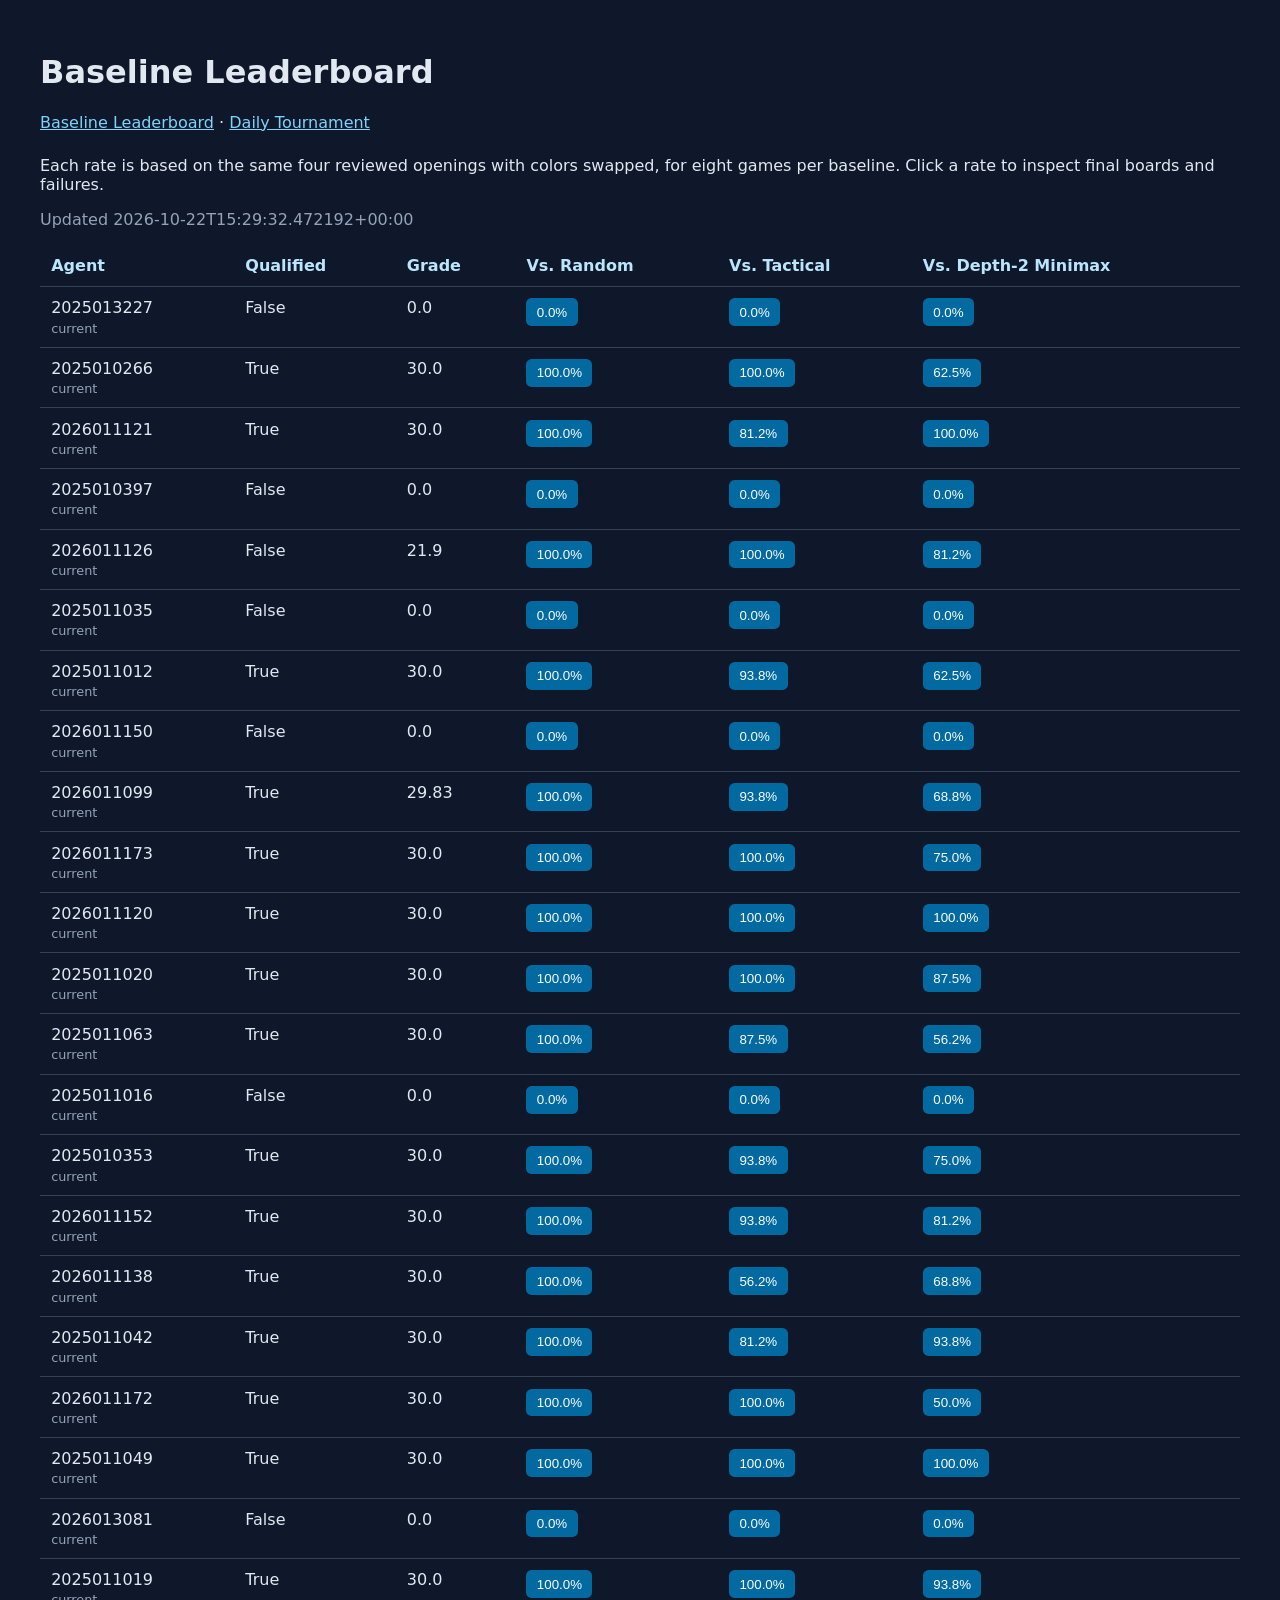
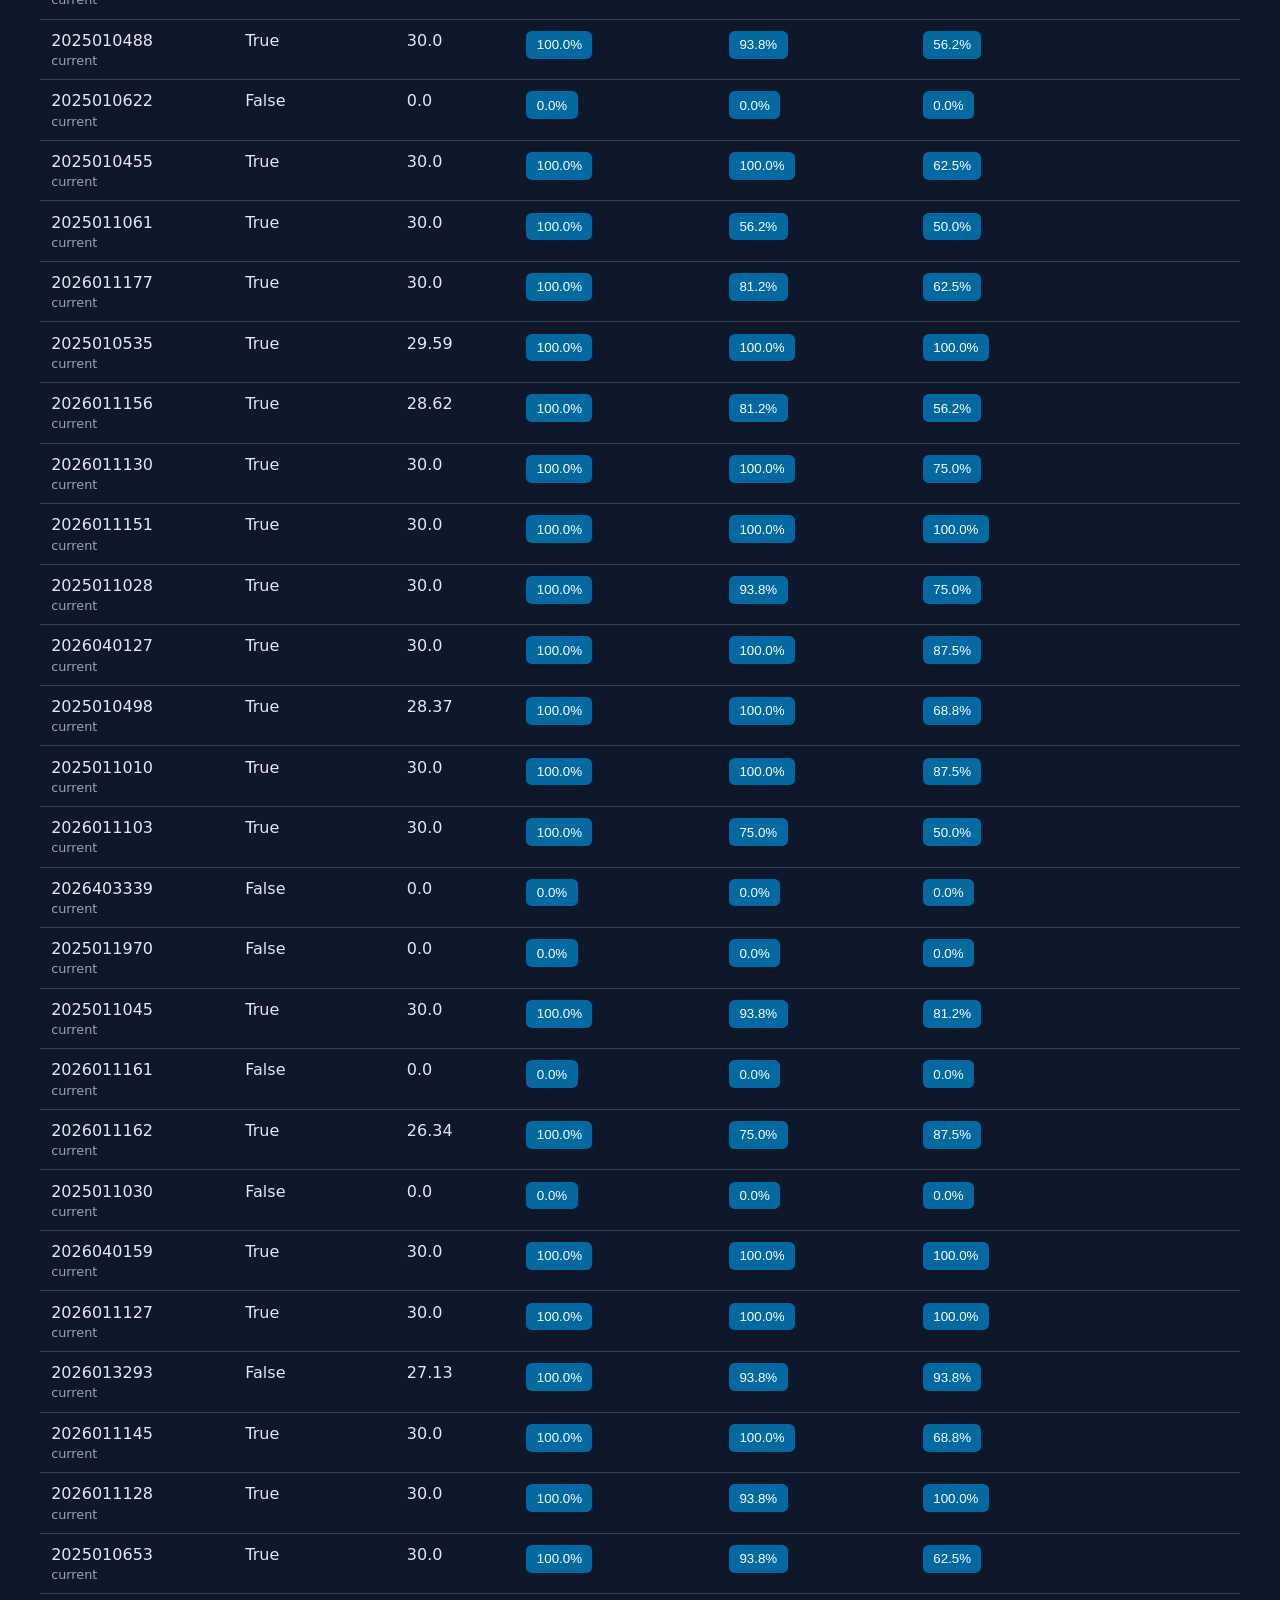
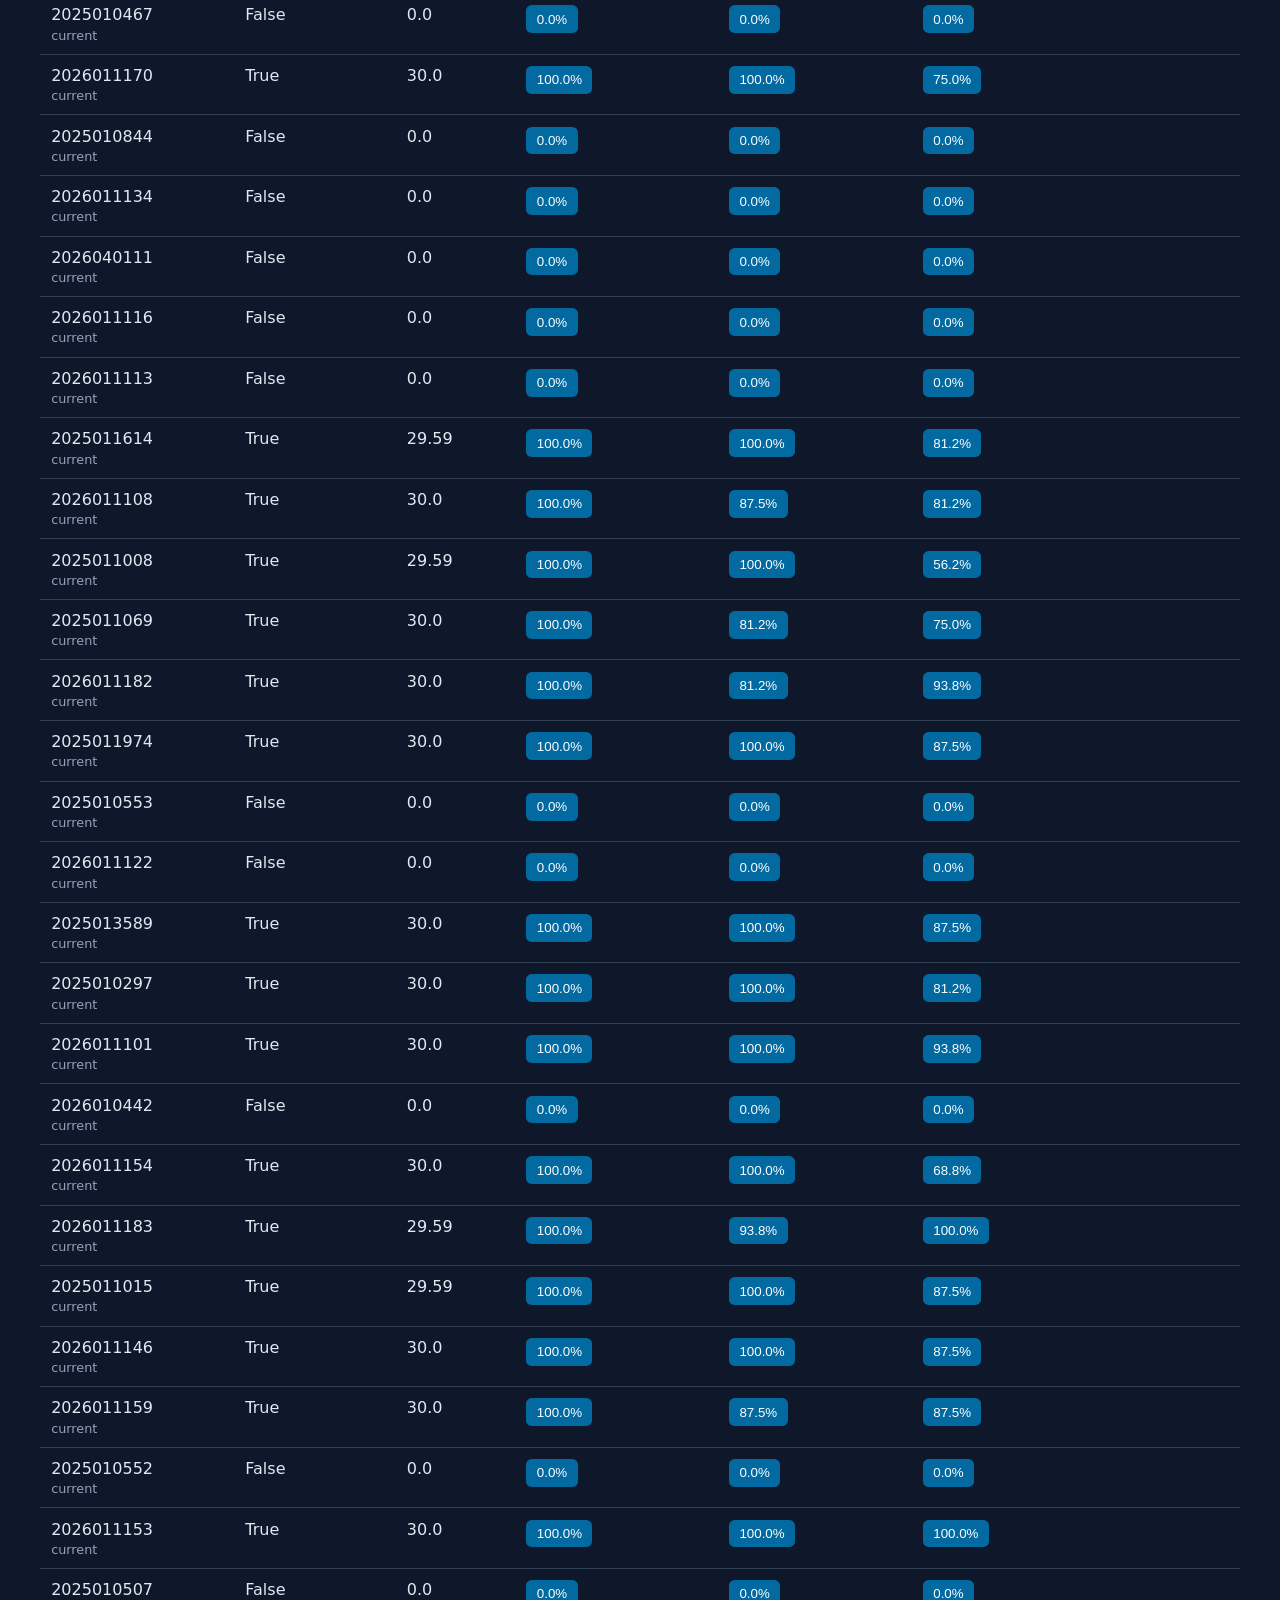
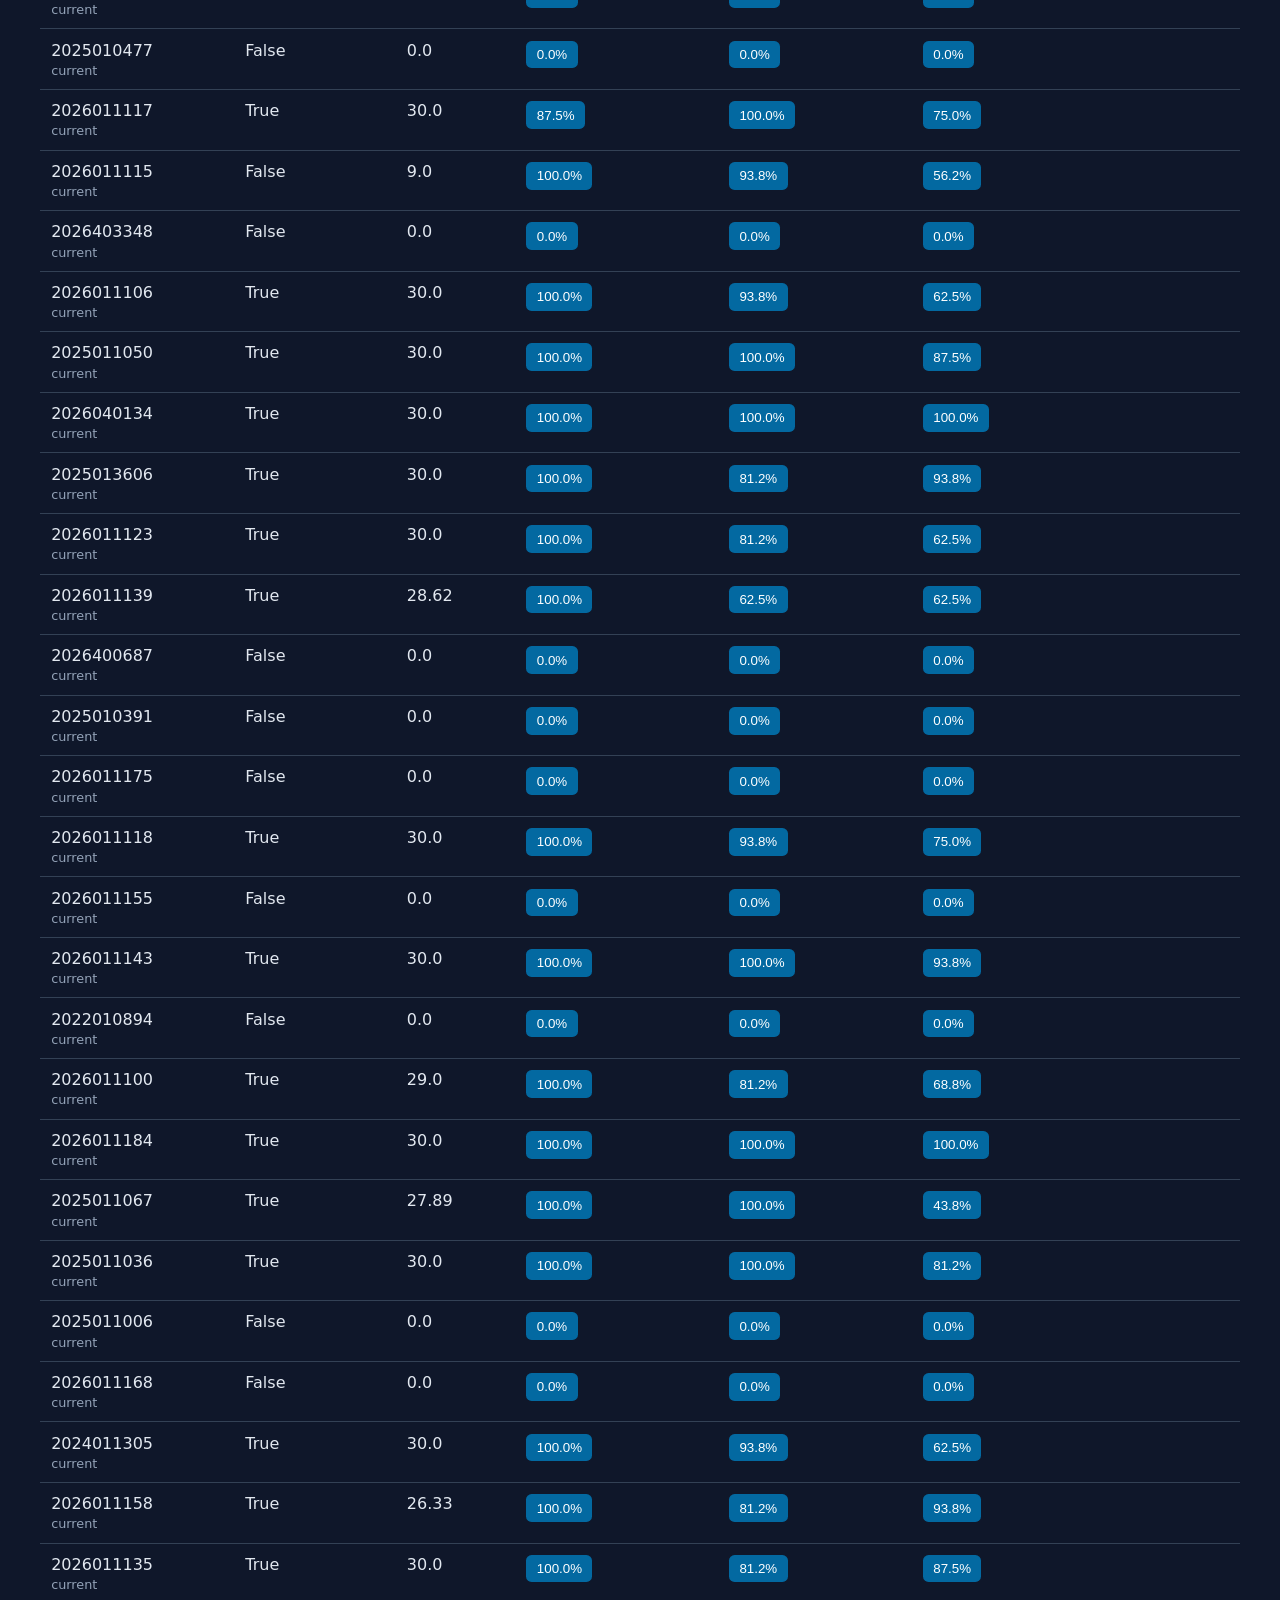
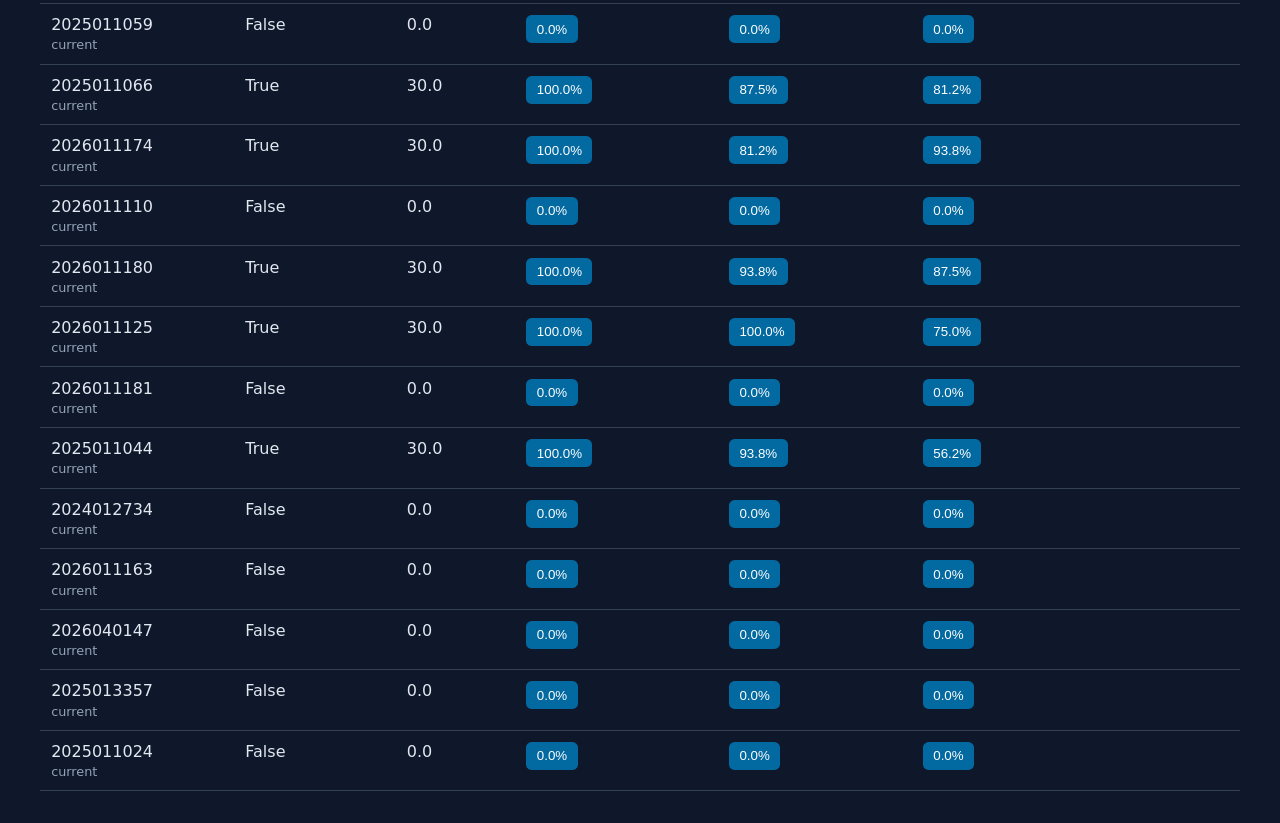
==== baseline.html @ 4dc49423 "Update Connect Four results" ====
<!doctype html><html lang="en"><head><meta charset="utf-8">
<meta name="viewport" content="width=device-width,initial-scale=1">
<title>Baseline Leaderboard</title><style>
:root{color-scheme:dark}body{font:16px system-ui;margin:0;background:#0f172a;color:#e2e8f0}
main{max-width:1200px;margin:auto;padding:2rem}a{color:#7dd3fc}nav{margin-bottom:1.5rem}
.scroll{overflow:auto}table{width:100%;border-collapse:collapse}
th,td{text-align:left;padding:.7rem;border-bottom:1px solid #334155;vertical-align:top}
th{color:#bae6fd}.status{display:block;color:#94a3b8;font-size:.8rem;margin-top:.2rem}
.rate{border:0;border-radius:.35rem;background:#0369a1;color:white;padding:.4rem .65rem;cursor:pointer}
.rate:hover,.rate:focus{background:#0284c7}.details[hidden]{display:none}
.games{display:grid;grid-template-columns:repeat(auto-fit,minmax(190px,1fr));gap:1rem;padding:.5rem 0}
.game{background:#1e293b;border-radius:.5rem;padding:.8rem}.game h3{font-size:.9rem;margin:.1rem 0 .6rem}
.board{display:grid;grid-template-columns:repeat(7,1fr);gap:3px;background:#075985;padding:5px;border-radius:.4rem}
.cell{aspect-ratio:1;border-radius:50%;background:#cbd5e1}.cell.red{background:#ef4444}.cell.yellow{background:#facc15}
.fault{color:#fca5a5;font-size:.85rem;overflow-wrap:anywhere}.muted{color:#94a3b8}
</style></head><body><main><h1>Baseline Leaderboard</h1><nav><a href="baseline.html">Baseline Leaderboard</a><span aria-hidden="true"> · </span><a href="daily.html">Daily Tournament</a></nav><p>Each rate is based on the same four reviewed openings with colors swapped, for eight games per baseline. Click a rate to inspect final boards and failures.</p><p class="muted">Updated 2026-10-22T15:29:32.472192+00:00</p><div class="scroll"><table><thead><tr><th>Agent</th><th>Qualified</th><th>Grade</th><th>Vs. Random</th><th>Vs. Tactical</th><th>Vs. Depth-2 Minimax</th></tr></thead><tbody><tr><td>2025013227<span class="status">current</span></td><td>False</td><td>0.0</td><td><button class="rate" data-target="details-0-0" aria-expanded="false">0.0%</button></td><td><button class="rate" data-target="details-0-1" aria-expanded="false">0.0%</button></td><td><button class="rate" data-target="details-0-2" aria-expanded="false">0.0%</button></td></tr><tr id="details-0-0" class="details" hidden><td colspan="6"><h2>2025013227 vs. Random</h2><div class="games"><article class="game"><h3>Game 1 · balanced-08-a · Student Red · Loss</h3><div class="board" role="img" aria-label="Final Connect Four board"><span class="cell" title="Empty"></span><span class="cell" title="Empty"></span><span class="cell" title="Empty"></span><span class="cell" title="Empty"></span><span class="cell" title="Empty"></span><span class="cell" title="Empty"></span><span class="cell" title="Empty"></span><span class="cell" title="Empty"></span><span class="cell" title="Empty"></span><span class="cell" title="Empty"></span><span class="cell" title="Empty"></span><span class="cell" title="Empty"></span><span class="cell" title="Empty"></span><span class="cell" title="Empty"></span><span class="cell" title="Empty"></span><span class="cell" title="Empty"></span><span class="cell" title="Empty"></span><span class="cell" title="Empty"></span><span class="cell" title="Empty"></span><span class="cell yellow" title="Yellow"></span><span class="cell" title="Empty"></span><span class="cell" title="Empty"></span><span class="cell" title="Empty"></span><span class="cell" title="Empty"></span><span class="cell" title="Empty"></span><span class="cell" title="Empty"></span><span class="cell red" title="Red"></span><span class="cell" title="Empty"></span><span class="cell" title="Empty"></span><span class="cell" title="Empty"></span><span class="cell" title="Empty"></span><span class="cell" title="Empty"></span><span class="cell" title="Empty"></span><span class="cell yellow" title="Yellow"></span><span class="cell yellow" title="Yellow"></span><span class="cell" title="Empty"></span><span class="cell red" title="Red"></span><span class="cell yellow" title="Yellow"></span><span class="cell" title="Empty"></span><span class="cell" title="Empty"></span><span class="cell red" title="Red"></span><span class="cell red" title="Red"></span></div><p class="fault"><strong>Failure:</strong> worker exited without a result</p></article><article class="game"><h3>Game 2 · balanced-08-a · Student Yellow · Loss</h3><div class="board" role="img" aria-label="Final Connect Four board"><span class="cell" title="Empty"></span><span class="cell" title="Empty"></span><span class="cell" title="Empty"></span><span class="cell" title="Empty"></span><span class="cell" title="Empty"></span><span class="cell" title="Empty"></span><span class="cell" title="Empty"></span><span class="cell" title="Empty"></span><span class="cell" title="Empty"></span><span class="cell" title="Empty"></span><span class="cell" title="Empty"></span><span class="cell" title="Empty"></span><span class="cell" title="Empty"></span><span class="cell" title="Empty"></span><span class="cell" title="Empty"></span><span class="cell" title="Empty"></span><span class="cell" title="Empty"></span><span class="cell" title="Empty"></span><span class="cell" title="Empty"></span><span class="cell yellow" title="Yellow"></span><span class="cell" title="Empty"></span><span class="cell" title="Empty"></span><span class="cell" title="Empty"></span><span class="cell" title="Empty"></span><span class="cell" title="Empty"></span><span class="cell" title="Empty"></span><span class="cell red" title="Red"></span><span class="cell" title="Empty"></span><span class="cell" title="Empty"></span><span class="cell" title="Empty"></span><span class="cell" title="Empty"></span><span class="cell" title="Empty"></span><span class="cell" title="Empty"></span><span class="cell yellow" title="Yellow"></span><span class="cell yellow" title="Yellow"></span><span class="cell red" title="Red"></span><span class="cell red" title="Red"></span><span class="cell yellow" title="Yellow"></span><span class="cell" title="Empty"></span><span class="cell" title="Empty"></span><span class="cell red" title="Red"></span><span class="cell red" title="Red"></span></div><p class="fault"><strong>Failure:</strong> worker exited without a result</p></article><article class="game"><h3>Game 3 · balanced-12-a · Student Red · Loss</h3><div class="board" role="img" aria-label="Final Connect Four board"><span class="cell" title="Empty"></span><span class="cell" title="Empty"></span><span class="cell" title="Empty"></span><span class="cell" title="Empty"></span><span class="cell" title="Empty"></span><span class="cell" title="Empty"></span><span class="cell" title="Empty"></span><span class="cell" title="Empty"></span><span class="cell red" title="Red"></span><span class="cell" title="Empty"></span><span class="cell" title="Empty"></span><span class="cell" title="Empty"></span><span class="cell" title="Empty"></span><span class="cell" title="Empty"></span><span class="cell" title="Empty"></span><span class="cell yellow" title="Yellow"></span><span class="cell" title="Empty"></span><span class="cell" title="Empty"></span><span class="cell" title="Empty"></span><span class="cell" title="Empty"></span><span class="cell" title="Empty"></span><span class="cell" title="Empty"></span><span class="cell red" title="Red"></span><span class="cell" title="Empty"></span><span class="cell" title="Empty"></span><span class="cell" title="Empty"></span><span class="cell red" title="Red"></span><span class="cell" title="Empty"></span><span class="cell" title="Empty"></span><span class="cell yellow" title="Yellow"></span><span class="cell" title="Empty"></span><span class="cell" title="Empty"></span><span class="cell" title="Empty"></span><span class="cell yellow" title="Yellow"></span><span class="cell" title="Empty"></span><span class="cell yellow" title="Yellow"></span><span class="cell red" title="Red"></span><span class="cell" title="Empty"></span><span class="cell yellow" title="Yellow"></span><span class="cell yellow" title="Yellow"></span><span class="cell red" title="Red"></span><span class="cell red" title="Red"></span></div><p class="fault"><strong>Failure:</strong> worker exited without a result</p></article><article class="game"><h3>Game 4 · balanced-12-a · Student Yellow · Loss</h3><div class="board" role="img" aria-label="Final Connect Four board"><span class="cell" title="Empty"></span><span class="cell" title="Empty"></span><span class="cell" title="Empty"></span><span class="cell" title="Empty"></span><span class="cell" title="Empty"></span><span class="cell" title="Empty"></span><span class="cell" title="Empty"></span><span class="cell" title="Empty"></span><span class="cell red" title="Red"></span><span class="cell" title="Empty"></span><span class="cell" title="Empty"></span><span class="cell" title="Empty"></span><span class="cell" title="Empty"></span><span class="cell" title="Empty"></span><span class="cell" title="Empty"></span><span class="cell yellow" title="Yellow"></span><span class="cell" title="Empty"></span><span class="cell" title="Empty"></span><span class="cell" title="Empty"></span><span class="cell" title="Empty"></span><span class="cell" title="Empty"></span><span class="cell" title="Empty"></span><span class="cell red" title="Red"></span><span class="cell" title="Empty"></span><span class="cell" title="Empty"></span><span class="cell" title="Empty"></span><span class="cell red" title="Red"></span><span class="cell" title="Empty"></span><span class="cell red" title="Red"></span><span class="cell yellow" title="Yellow"></span><span class="cell" title="Empty"></span><span class="cell" title="Empty"></span><span class="cell" title="Empty"></span><span class="cell yellow" title="Yellow"></span><span class="cell" title="Empty"></span><span class="cell yellow" title="Yellow"></span><span class="cell red" title="Red"></span><span class="cell" title="Empty"></span><span class="cell yellow" title="Yellow"></span><span class="cell yellow" title="Yellow"></span><span class="cell red" title="Red"></span><span class="cell red" title="Red"></span></div><p class="fault"><strong>Failure:</strong> worker exited without a result</p></article><article class="game"><h3>Game 5 · balanced-08-c · Student Red · Loss</h3><div class="board" role="img" aria-label="Final Connect Four board"><span class="cell" title="Empty"></span><span class="cell" title="Empty"></span><span class="cell" title="Empty"></span><span class="cell" title="Empty"></span><span class="cell" title="Empty"></span><span class="cell" title="Empty"></span><span class="cell" title="Empty"></span><span class="cell" title="Empty"></span><span class="cell" title="Empty"></span><span class="cell" title="Empty"></span><span class="cell" title="Empty"></span><span class="cell" title="Empty"></span><span class="cell" title="Empty"></span><span class="cell" title="Empty"></span><span class="cell" title="Empty"></span><span class="cell" title="Empty"></span><span class="cell" title="Empty"></span><span class="cell" title="Empty"></span><span class="cell" title="Empty"></span><span class="cell" title="Empty"></span><span class="cell red" title="Red"></span><span class="cell" title="Empty"></span><span class="cell" title="Empty"></span><span class="cell" title="Empty"></span><span class="cell" title="Empty"></span><span class="cell" title="Empty"></span><span class="cell" title="Empty"></span><span class="cell yellow" title="Yellow"></span><span class="cell" title="Empty"></span><span class="cell" title="Empty"></span><span class="cell" title="Empty"></span><span class="cell" title="Empty"></span><span class="cell" title="Empty"></span><span class="cell" title="Empty"></span><span class="cell red" title="Red"></span><span class="cell red" title="Red"></span><span class="cell yellow" title="Yellow"></span><span class="cell yellow" title="Yellow"></span><span class="cell red" title="Red"></span><span class="cell" title="Empty"></span><span class="cell" title="Empty"></span><span class="cell yellow" title="Yellow"></span></div><p class="fault"><strong>Failure:</strong> worker exited without a result</p></article><article class="game"><h3>Game 6 · balanced-08-c · Student Yellow · Loss</h3><div class="board" role="img" aria-label="Final Connect Four board"><span class="cell" title="Empty"></span><span class="cell" title="Empty"></span><span class="cell" title="Empty"></span><span class="cell" title="Empty"></span><span class="cell" title="Empty"></span><span class="cell" title="Empty"></span><span class="cell" title="Empty"></span><span class="cell" title="Empty"></span><span class="cell" title="Empty"></span><span class="cell" title="Empty"></span><span class="cell" title="Empty"></span><span class="cell" title="Empty"></span><span class="cell" title="Empty"></span><span class="cell" title="Empty"></span><span class="cell" title="Empty"></span><span class="cell" title="Empty"></span><span class="cell" title="Empty"></span><span class="cell" title="Empty"></span><span class="cell" title="Empty"></span><span class="cell" title="Empty"></span><span class="cell red" title="Red"></span><span class="cell" title="Empty"></span><span class="cell" title="Empty"></span><span class="cell" title="Empty"></span><span class="cell" title="Empty"></span><span class="cell" title="Empty"></span><span class="cell" title="Empty"></span><span class="cell yellow" title="Yellow"></span><span class="cell red" title="Red"></span><span class="cell" title="Empty"></span><span class="cell" title="Empty"></span><span class="cell" title="Empty"></span><span class="cell" title="Empty"></span><span class="cell" title="Empty"></span><span class="cell red" title="Red"></span><span class="cell red" title="Red"></span><span class="cell yellow" title="Yellow"></span><span class="cell yellow" title="Yellow"></span><span class="cell red" title="Red"></span><span class="cell" title="Empty"></span><span class="cell" title="Empty"></span><span class="cell yellow" title="Yellow"></span></div><p class="fault"><strong>Failure:</strong> worker exited without a result</p></article><article class="game"><h3>Game 7 · balanced-08-d · Student Red · Loss</h3><div class="board" role="img" aria-label="Final Connect Four board"><span class="cell" title="Empty"></span><span class="cell" title="Empty"></span><span class="cell" title="Empty"></span><span class="cell" title="Empty"></span><span class="cell" title="Empty"></span><span class="cell" title="Empty"></span><span class="cell" title="Empty"></span><span class="cell" title="Empty"></span><span class="cell" title="Empty"></span><span class="cell" title="Empty"></span><span class="cell" title="Empty"></span><span class="cell" title="Empty"></span><span class="cell" title="Empty"></span><span class="cell" title="Empty"></span><span class="cell" title="Empty"></span><span class="cell" title="Empty"></span><span class="cell" title="Empty"></span><span class="cell" title="Empty"></span><span class="cell" title="Empty"></span><span class="cell" title="Empty"></span><span class="cell" title="Empty"></span><span class="cell" title="Empty"></span><span class="cell" title="Empty"></span><span class="cell" title="Empty"></span><span class="cell" title="Empty"></span><span class="cell" title="Empty"></span><span class="cell" title="Empty"></span><span class="cell" title="Empty"></span><span class="cell yellow" title="Yellow"></span><span class="cell" title="Empty"></span><span class="cell red" title="Red"></span><span class="cell" title="Empty"></span><span class="cell" title="Empty"></span><span class="cell red" title="Red"></span><span class="cell" title="Empty"></span><span class="cell red" title="Red"></span><span class="cell yellow" title="Yellow"></span><span class="cell yellow" title="Yellow"></span><span class="cell yellow" title="Yellow"></span><span class="cell" title="Empty"></span><span class="cell red" title="Red"></span><span class="cell" title="Empty"></span></div><p class="fault"><strong>Failure:</strong> worker exited without a result</p></article><article class="game"><h3>Game 8 · balanced-08-d · Student Yellow · Loss</h3><div class="board" role="img" aria-label="Final Connect Four board"><span class="cell" title="Empty"></span><span class="cell" title="Empty"></span><span class="cell" title="Empty"></span><span class="cell" title="Empty"></span><span class="cell" title="Empty"></span><span class="cell" title="Empty"></span><span class="cell" title="Empty"></span><span class="cell" title="Empty"></span><span class="cell" title="Empty"></span><span class="cell" title="Empty"></span><span class="cell" title="Empty"></span><span class="cell" title="Empty"></span><span class="cell" title="Empty"></span><span class="cell" title="Empty"></span><span class="cell" title="Empty"></span><span class="cell" title="Empty"></span><span class="cell" title="Empty"></span><span class="cell" title="Empty"></span><span class="cell" title="Empty"></span><span class="cell" title="Empty"></span><span class="cell" title="Empty"></span><span class="cell red" title="Red"></span><span class="cell" title="Empty"></span><span class="cell" title="Empty"></span><span class="cell" title="Empty"></span><span class="cell" title="Empty"></span><span class="cell" title="Empty"></span><span class="cell" title="Empty"></span><span class="cell yellow" title="Yellow"></span><span class="cell" title="Empty"></span><span class="cell red" title="Red"></span><span class="cell" title="Empty"></span><span class="cell" title="Empty"></span><span class="cell red" title="Red"></span><span class="cell" title="Empty"></span><span class="cell red" title="Red"></span><span class="cell yellow" title="Yellow"></span><span class="cell yellow" title="Yellow"></span><span class="cell yellow" title="Yellow"></span><span class="cell" title="Empty"></span><span class="cell red" title="Red"></span><span class="cell" title="Empty"></span></div><p class="fault"><strong>Failure:</strong> worker exited without a result</p></article></div></td></tr><tr id="details-0-1" class="details" hidden><td colspan="6"><h2>2025013227 vs. Tactical</h2><div class="games"><article class="game"><h3>Game 1 · balanced-08-a · Student Red · Loss</h3><div class="board" role="img" aria-label="Final Connect Four board"><span class="cell" title="Empty"></span><span class="cell" title="Empty"></span><span class="cell" title="Empty"></span><span class="cell" title="Empty"></span><span class="cell" title="Empty"></span><span class="cell" title="Empty"></span><span class="cell" title="Empty"></span><span class="cell" title="Empty"></span><span class="cell" title="Empty"></span><span class="cell" title="Empty"></span><span class="cell" title="Empty"></span><span class="cell" title="Empty"></span><span class="cell" title="Empty"></span><span class="cell" title="Empty"></span><span class="cell" title="Empty"></span><span class="cell" title="Empty"></span><span class="cell" title="Empty"></span><span class="cell" title="Empty"></span><span class="cell" title="Empty"></span><span class="cell yellow" title="Yellow"></span><span class="cell" title="Empty"></span><span class="cell" title="Empty"></span><span class="cell" title="Empty"></span><span class="cell" title="Empty"></span><span class="cell" title="Empty"></span><span class="cell" title="Empty"></span><span class="cell red" title="Red"></span><span class="cell" title="Empty"></span><span class="cell" title="Empty"></span><span class="cell" title="Empty"></span><span class="cell" title="Empty"></span><span class="cell" title="Empty"></span><span class="cell" title="Empty"></span><span class="cell yellow" title="Yellow"></span><span class="cell yellow" title="Yellow"></span><span class="cell" title="Empty"></span><span class="cell red" title="Red"></span><span class="cell yellow" title="Yellow"></span><span class="cell" title="Empty"></span><span class="cell" title="Empty"></span><span class="cell red" title="Red"></span><span class="cell red" title="Red"></span></div><p class="fault"><strong>Failure:</strong> worker exited without a result</p></article><article class="game"><h3>Game 2 · balanced-08-a · Student Yellow · Loss</h3><div class="board" role="img" aria-label="Final Connect Four board"><span class="cell" title="Empty"></span><span class="cell" title="Empty"></span><span class="cell" title="Empty"></span><span class="cell" title="Empty"></span><span class="cell" title="Empty"></span><span class="cell" title="Empty"></span><span class="cell" title="Empty"></span><span class="cell" title="Empty"></span><span class="cell" title="Empty"></span><span class="cell" title="Empty"></span><span class="cell" title="Empty"></span><span class="cell" title="Empty"></span><span class="cell" title="Empty"></span><span class="cell" title="Empty"></span><span class="cell" title="Empty"></span><span class="cell" title="Empty"></span><span class="cell" title="Empty"></span><span class="cell" title="Empty"></span><span class="cell" title="Empty"></span><span class="cell yellow" title="Yellow"></span><span class="cell" title="Empty"></span><span class="cell" title="Empty"></span><span class="cell" title="Empty"></span><span class="cell" title="Empty"></span><span class="cell" title="Empty"></span><span class="cell" title="Empty"></span><span class="cell red" title="Red"></span><span class="cell" title="Empty"></span><span class="cell" title="Empty"></span><span class="cell" title="Empty"></span><span class="cell" title="Empty"></span><span class="cell" title="Empty"></span><span class="cell" title="Empty"></span><span class="cell yellow" title="Yellow"></span><span class="cell yellow" title="Yellow"></span><span class="cell" title="Empty"></span><span class="cell red" title="Red"></span><span class="cell yellow" title="Yellow"></span><span class="cell red" title="Red"></span><span class="cell" title="Empty"></span><span class="cell red" title="Red"></span><span class="cell red" title="Red"></span></div><p class="fault"><strong>Failure:</strong> worker exited without a result</p></article><article class="game"><h3>Game 3 · balanced-12-a · Student Red · Loss</h3><div class="board" role="img" aria-label="Final Connect Four board"><span class="cell" title="Empty"></span><span class="cell" title="Empty"></span><span class="cell" title="Empty"></span><span class="cell" title="Empty"></span><span class="cell" title="Empty"></span><span class="cell" title="Empty"></span><span class="cell" title="Empty"></span><span class="cell" title="Empty"></span><span class="cell red" title="Red"></span><span class="cell" title="Empty"></span><span class="cell" title="Empty"></span><span class="cell" title="Empty"></span><span class="cell" title="Empty"></span><span class="cell" title="Empty"></span><span class="cell" title="Empty"></span><span class="cell yellow" title="Yellow"></span><span class="cell" title="Empty"></span><span class="cell" title="Empty"></span><span class="cell" title="Empty"></span><span class="cell" title="Empty"></span><span class="cell" title="Empty"></span><span class="cell" title="Empty"></span><span class="cell red" title="Red"></span><span class="cell" title="Empty"></span><span class="cell" title="Empty"></span><span class="cell" title="Empty"></span><span class="cell red" title="Red"></span><span class="cell" title="Empty"></span><span class="cell" title="Empty"></span><span class="cell yellow" title="Yellow"></span><span class="cell" title="Empty"></span><span class="cell" title="Empty"></span><span class="cell" title="Empty"></span><span class="cell yellow" title="Yellow"></span><span class="cell" title="Empty"></span><span class="cell yellow" title="Yellow"></span><span class="cell red" title="Red"></span><span class="cell" title="Empty"></span><span class="cell yellow" title="Yellow"></span><span class="cell yellow" title="Yellow"></span><span class="cell red" title="Red"></span><span class="cell red" title="Red"></span></div><p class="fault"><strong>Failure:</strong> worker exited without a result</p></article><article class="game"><h3>Game 4 · balanced-12-a · Student Yellow · Loss</h3><div class="board" role="img" aria-label="Final Connect Four board"><span class="cell" title="Empty"></span><span class="cell" title="Empty"></span><span class="cell" title="Empty"></span><span class="cell" title="Empty"></span><span class="cell" title="Empty"></span><span class="cell" title="Empty"></span><span class="cell" title="Empty"></span><span class="cell" title="Empty"></span><span class="cell red" title="Red"></span><span class="cell" title="Empty"></span><span class="cell" title="Empty"></span><span class="cell" title="Empty"></span><span class="cell" title="Empty"></span><span class="cell" title="Empty"></span><span class="cell" title="Empty"></span><span class="cell yellow" title="Yellow"></span><span class="cell" title="Empty"></span><span class="cell" title="Empty"></span><span class="cell" title="Empty"></span><span class="cell" title="Empty"></span><span class="cell" title="Empty"></span><span class="cell" title="Empty"></span><span class="cell red" title="Red"></span><span class="cell" title="Empty"></span><span class="cell" title="Empty"></span><span class="cell" title="Empty"></span><span class="cell red" title="Red"></span><span class="cell" title="Empty"></span><span class="cell" title="Empty"></span><span class="cell yellow" title="Yellow"></span><span class="cell" title="Empty"></span><span class="cell red" title="Red"></span><span class="cell" title="Empty"></span><span class="cell yellow" title="Yellow"></span><span class="cell" title="Empty"></span><span class="cell yellow" title="Yellow"></span><span class="cell red" title="Red"></span><span class="cell" title="Empty"></span><span class="cell yellow" title="Yellow"></span><span class="cell yellow" title="Yellow"></span><span class="cell red" title="Red"></span><span class="cell red" title="Red"></span></div><p class="fault"><strong>Failure:</strong> worker exited without a result</p></article><article class="game"><h3>Game 5 · balanced-08-c · Student Red · Loss</h3><div class="board" role="img" aria-label="Final Connect Four board"><span class="cell" title="Empty"></span><span class="cell" title="Empty"></span><span class="cell" title="Empty"></span><span class="cell" title="Empty"></span><span class="cell" title="Empty"></span><span class="cell" title="Empty"></span><span class="cell" title="Empty"></span><span class="cell" title="Empty"></span><span class="cell" title="Empty"></span><span class="cell" title="Empty"></span><span class="cell" title="Empty"></span><span class="cell" title="Empty"></span><span class="cell" title="Empty"></span><span class="cell" title="Empty"></span><span class="cell" title="Empty"></span><span class="cell" title="Empty"></span><span class="cell" title="Empty"></span><span class="cell" title="Empty"></span><span class="cell" title="Empty"></span><span class="cell" title="Empty"></span><span class="cell red" title="Red"></span><span class="cell" title="Empty"></span><span class="cell" title="Empty"></span><span class="cell" title="Empty"></span><span class="cell" title="Empty"></span><span class="cell" title="Empty"></span><span class="cell" title="Empty"></span><span class="cell yellow" title="Yellow"></span><span class="cell" title="Empty"></span><span class="cell" title="Empty"></span><span class="cell" title="Empty"></span><span class="cell" title="Empty"></span><span class="cell" title="Empty"></span><span class="cell" title="Empty"></span><span class="cell red" title="Red"></span><span class="cell red" title="Red"></span><span class="cell yellow" title="Yellow"></span><span class="cell yellow" title="Yellow"></span><span class="cell red" title="Red"></span><span class="cell" title="Empty"></span><span class="cell" title="Empty"></span><span class="cell yellow" title="Yellow"></span></div><p class="fault"><strong>Failure:</strong> worker exited without a result</p></article><article class="game"><h3>Game 6 · balanced-08-c · Student Yellow · Loss</h3><div class="board" role="img" aria-label="Final Connect Four board"><span class="cell" title="Empty"></span><span class="cell" title="Empty"></span><span class="cell" title="Empty"></span><span class="cell" title="Empty"></span><span class="cell" title="Empty"></span><span class="cell" title="Empty"></span><span class="cell" title="Empty"></span><span class="cell" title="Empty"></span><span class="cell" title="Empty"></span><span class="cell" title="Empty"></span><span class="cell" title="Empty"></span><span class="cell" title="Empty"></span><span class="cell" title="Empty"></span><span class="cell" title="Empty"></span><span class="cell" title="Empty"></span><span class="cell" title="Empty"></span><span class="cell" title="Empty"></span><span class="cell" title="Empty"></span><span class="cell" title="Empty"></span><span class="cell" title="Empty"></span><span class="cell red" title="Red"></span><span class="cell" title="Empty"></span><span class="cell" title="Empty"></span><span class="cell" title="Empty"></span><span class="cell" title="Empty"></span><span class="cell" title="Empty"></span><span class="cell" title="Empty"></span><span class="cell yellow" title="Yellow"></span><span class="cell" title="Empty"></span><span class="cell" title="Empty"></span><span class="cell" title="Empty"></span><span class="cell red" title="Red"></span><span class="cell" title="Empty"></span><span class="cell" title="Empty"></span><span class="cell red" title="Red"></span><span class="cell red" title="Red"></span><span class="cell yellow" title="Yellow"></span><span class="cell yellow" title="Yellow"></span><span class="cell red" title="Red"></span><span class="cell" title="Empty"></span><span class="cell" title="Empty"></span><span class="cell yellow" title="Yellow"></span></div><p class="fault"><strong>Failure:</strong> worker exited without a result</p></article><article class="game"><h3>Game 7 · balanced-08-d · Student Red · Loss</h3><div class="board" role="img" aria-label="Final Connect Four board"><span class="cell" title="Empty"></span><span class="cell" title="Empty"></span><span class="cell" title="Empty"></span><span class="cell" title="Empty"></span><span class="cell" title="Empty"></span><span class="cell" title="Empty"></span><span class="cell" title="Empty"></span><span class="cell" title="Empty"></span><span class="cell" title="Empty"></span><span class="cell" title="Empty"></span><span class="cell" title="Empty"></span><span class="cell" title="Empty"></span><span class="cell" title="Empty"></span><span class="cell" title="Empty"></span><span class="cell" title="Empty"></span><span class="cell" title="Empty"></span><span class="cell" title="Empty"></span><span class="cell" title="Empty"></span><span class="cell" title="Empty"></span><span class="cell" title="Empty"></span><span class="cell" title="Empty"></span><span class="cell" title="Empty"></span><span class="cell" title="Empty"></span><span class="cell" title="Empty"></span><span class="cell" title="Empty"></span><span class="cell" title="Empty"></span><span class="cell" title="Empty"></span><span class="cell" title="Empty"></span><span class="cell yellow" title="Yellow"></span><span class="cell" title="Empty"></span><span class="cell red" title="Red"></span><span class="cell" title="Empty"></span><span class="cell" title="Empty"></span><span class="cell red" title="Red"></span><span class="cell" title="Empty"></span><span class="cell red" title="Red"></span><span class="cell yellow" title="Yellow"></span><span class="cell yellow" title="Yellow"></span><span class="cell yellow" title="Yellow"></span><span class="cell" title="Empty"></span><span class="cell red" title="Red"></span><span class="cell" title="Empty"></span></div><p class="fault"><strong>Failure:</strong> worker exited without a result</p></article><article class="game"><h3>Game 8 · balanced-08-d · Student Yellow · Loss</h3><div class="board" role="img" aria-label="Final Connect Four board"><span class="cell" title="Empty"></span><span class="cell" title="Empty"></span><span class="cell" title="Empty"></span><span class="cell" title="Empty"></span><span class="cell" title="Empty"></span><span class="cell" title="Empty"></span><span class="cell" title="Empty"></span><span class="cell" title="Empty"></span><span class="cell" title="Empty"></span><span class="cell" title="Empty"></span><span class="cell" title="Empty"></span><span class="cell" title="Empty"></span><span class="cell" title="Empty"></span><span class="cell" title="Empty"></span><span class="cell" title="Empty"></span><span class="cell" title="Empty"></span><span class="cell" title="Empty"></span><span class="cell" title="Empty"></span><span class="cell" title="Empty"></span><span class="cell" title="Empty"></span><span class="cell" title="Empty"></span><span class="cell" title="Empty"></span><span class="cell" title="Empty"></span><span class="cell" title="Empty"></span><span class="cell" title="Empty"></span><span class="cell" title="Empty"></span><span class="cell" title="Empty"></span><span class="cell" title="Empty"></span><span class="cell yellow" title="Yellow"></span><span class="cell" title="Empty"></span><span class="cell red" title="Red"></span><span class="cell" title="Empty"></span><span class="cell" title="Empty"></span><span class="cell red" title="Red"></span><span class="cell" title="Empty"></span><span class="cell red" title="Red"></span><span class="cell yellow" title="Yellow"></span><span class="cell yellow" title="Yellow"></span><span class="cell yellow" title="Yellow"></span><span class="cell red" title="Red"></span><span class="cell red" title="Red"></span><span class="cell" title="Empty"></span></div><p class="fault"><strong>Failure:</strong> worker exited without a result</p></article></div></td></tr><tr id="details-0-2" class="details" hidden><td colspan="6"><h2>2025013227 vs. Depth-2 Minimax</h2><div class="games"><article class="game"><h3>Game 1 · balanced-08-a · Student Red · Loss</h3><div class="board" role="img" aria-label="Final Connect Four board"><span class="cell" title="Empty"></span><span class="cell" title="Empty"></span><span class="cell" title="Empty"></span><span class="cell" title="Empty"></span><span class="cell" title="Empty"></span><span class="cell" title="Empty"></span><span class="cell" title="Empty"></span><span class="cell" title="Empty"></span><span class="cell" title="Empty"></span><span class="cell" title="Empty"></span><span class="cell" title="Empty"></span><span class="cell" title="Empty"></span><span class="cell" title="Empty"></span><span class="cell" title="Empty"></span><span class="cell" title="Empty"></span><span class="cell" title="Empty"></span><span class="cell" title="Empty"></span><span class="cell" title="Empty"></span><span class="cell" title="Empty"></span><span class="cell yellow" title="Yellow"></span><span class="cell" title="Empty"></span><span class="cell" title="Empty"></span><span class="cell" title="Empty"></span><span class="cell" title="Empty"></span><span class="cell" title="Empty"></span><span class="cell" title="Empty"></span><span class="cell red" title="Red"></span><span class="cell" title="Empty"></span><span class="cell" title="Empty"></span><span class="cell" title="Empty"></span><span class="cell" title="Empty"></span><span class="cell" title="Empty"></span><span class="cell" title="Empty"></span><span class="cell yellow" title="Yellow"></span><span class="cell yellow" title="Yellow"></span><span class="cell" title="Empty"></span><span class="cell red" title="Red"></span><span class="cell yellow" title="Yellow"></span><span class="cell" title="Empty"></span><span class="cell" title="Empty"></span><span class="cell red" title="Red"></span><span class="cell red" title="Red"></span></div><p class="fault"><strong>Failure:</strong> worker exited without a result</p></article><article class="game"><h3>Game 2 · balanced-08-a · Student Yellow · Loss</h3><div class="board" role="img" aria-label="Final Connect Four board"><span class="cell" title="Empty"></span><span class="cell" title="Empty"></span><span class="cell" title="Empty"></span><span class="cell" title="Empty"></span><span class="cell" title="Empty"></span><span class="cell" title="Empty"></span><span class="cell" title="Empty"></span><span class="cell" title="Empty"></span><span class="cell" title="Empty"></span><span class="cell" title="Empty"></span><span class="cell" title="Empty"></span><span class="cell" title="Empty"></span><span class="cell" title="Empty"></span><span class="cell" title="Empty"></span><span class="cell" title="Empty"></span><span class="cell" title="Empty"></span><span class="cell" title="Empty"></span><span class="cell" title="Empty"></span><span class="cell" title="Empty"></span><span class="cell yellow" title="Yellow"></span><span class="cell" title="Empty"></span><span class="cell" title="Empty"></span><span class="cell" title="Empty"></span><span class="cell" title="Empty"></span><span class="cell" title="Empty"></span><span class="cell" title="Empty"></span><span class="cell red" title="Red"></span><span class="cell" title="Empty"></span><span class="cell" title="Empty"></span><span class="cell" title="Empty"></span><span class="cell" title="Empty"></span><span class="cell" title="Empty"></span><span class="cell" title="Empty"></span><span class="cell yellow" title="Yellow"></span><span class="cell yellow" title="Yellow"></span><span class="cell" title="Empty"></span><span class="cell red" title="Red"></span><span class="cell yellow" title="Yellow"></span><span class="cell red" title="Red"></span><span class="cell" title="Empty"></span><span class="cell red" title="Red"></span><span class="cell red" title="Red"></span></div><p class="fault"><strong>Failure:</strong> worker exited without a result</p></article><article class="game"><h3>Game 3 · balanced-12-a · Student Red · Loss</h3><div class="board" role="img" aria-label="Final Connect Four board"><span class="cell" title="Empty"></span><span class="cell" title="Empty"></span><span class="cell" title="Empty"></span><span class="cell" title="Empty"></span><span class="cell" title="Empty"></span><span class="cell" title="Empty"></span><span class="cell" title="Empty"></span><span class="cell" title="Empty"></span><span class="cell red" title="Red"></span><span class="cell" title="Empty"></span><span class="cell" title="Empty"></span><span class="cell" title="Empty"></span><span class="cell" title="Empty"></span><span class="cell" title="Empty"></span><span class="cell" title="Empty"></span><span class="cell yellow" title="Yellow"></span><span class="cell" title="Empty"></span><span class="cell" title="Empty"></span><span class="cell" title="Empty"></span><span class="cell" title="Empty"></span><span class="cell" title="Empty"></span><span class="cell" title="Empty"></span><span class="cell red" title="Red"></span><span class="cell" title="Empty"></span><span class="cell" title="Empty"></span><span class="cell" title="Empty"></span><span class="cell red" title="Red"></span><span class="cell" title="Empty"></span><span class="cell" title="Empty"></span><span class="cell yellow" title="Yellow"></span><span class="cell" title="Empty"></span><span class="cell" title="Empty"></span><span class="cell" title="Empty"></span><span class="cell yellow" title="Yellow"></span><span class="cell" title="Empty"></span><span class="cell yellow" title="Yellow"></span><span class="cell red" title="Red"></span><span class="cell" title="Empty"></span><span class="cell yellow" title="Yellow"></span><span class="cell yellow" title="Yellow"></span><span class="cell red" title="Red"></span><span class="cell red" title="Red"></span></div><p class="fault"><strong>Failure:</strong> worker exited without a result</p></article><article class="game"><h3>Game 4 · balanced-12-a · Student Yellow · Loss</h3><div class="board" role="img" aria-label="Final Connect Four board"><span class="cell" title="Empty"></span><span class="cell" title="Empty"></span><span class="cell" title="Empty"></span><span class="cell" title="Empty"></span><span class="cell" title="Empty"></span><span class="cell" title="Empty"></span><span class="cell" title="Empty"></span><span class="cell" title="Empty"></span><span class="cell red" title="Red"></span><span class="cell" title="Empty"></span><span class="cell" title="Empty"></span><span class="cell" title="Empty"></span><span class="cell" title="Empty"></span><span class="cell" title="Empty"></span><span class="cell" title="Empty"></span><span class="cell yellow" title="Yellow"></span><span class="cell" title="Empty"></span><span class="cell" title="Empty"></span><span class="cell" title="Empty"></span><span class="cell" title="Empty"></span><span class="cell" title="Empty"></span><span class="cell" title="Empty"></span><span class="cell red" title="Red"></span><span class="cell" title="Empty"></span><span class="cell" title="Empty"></span><span class="cell" title="Empty"></span><span class="cell red" title="Red"></span><span class="cell" title="Empty"></span><span class="cell" title="Empty"></span><span class="cell yellow" title="Yellow"></span><span class="cell" title="Empty"></span><span class="cell red" title="Red"></span><span class="cell" title="Empty"></span><span class="cell yellow" title="Yellow"></span><span class="cell" title="Empty"></span><span class="cell yellow" title="Yellow"></span><span class="cell red" title="Red"></span><span class="cell" title="Empty"></span><span class="cell yellow" title="Yellow"></span><span class="cell yellow" title="Yellow"></span><span class="cell red" title="Red"></span><span class="cell red" title="Red"></span></div><p class="fault"><strong>Failure:</strong> worker exited without a result</p></article><article class="game"><h3>Game 5 · balanced-08-c · Student Red · Loss</h3><div class="board" role="img" aria-label="Final Connect Four board"><span class="cell" title="Empty"></span><span class="cell" title="Empty"></span><span class="cell" title="Empty"></span><span class="cell" title="Empty"></span><span class="cell" title="Empty"></span><span class="cell" title="Empty"></span><span class="cell" title="Empty"></span><span class="cell" title="Empty"></span><span class="cell" title="Empty"></span><span class="cell" title="Empty"></span><span class="cell" title="Empty"></span><span class="cell" title="Empty"></span><span class="cell" title="Empty"></span><span class="cell" title="Empty"></span><span class="cell" title="Empty"></span><span class="cell" title="Empty"></span><span class="cell" title="Empty"></span><span class="cell" title="Empty"></span><span class="cell" title="Empty"></span><span class="cell" title="Empty"></span><span class="cell red" title="Red"></span><span class="cell" title="Empty"></span><span class="cell" title="Empty"></span><span class="cell" title="Empty"></span><span class="cell" title="Empty"></span><span class="cell" title="Empty"></span><span class="cell" title="Empty"></span><span class="cell yellow" title="Yellow"></span><span class="cell" title="Empty"></span><span class="cell" title="Empty"></span><span class="cell" title="Empty"></span><span class="cell" title="Empty"></span><span class="cell" title="Empty"></span><span class="cell" title="Empty"></span><span class="cell red" title="Red"></span><span class="cell red" title="Red"></span><span class="cell yellow" title="Yellow"></span><span class="cell yellow" title="Yellow"></span><span class="cell red" title="Red"></span><span class="cell" title="Empty"></span><span class="cell" title="Empty"></span><span class="cell yellow" title="Yellow"></span></div><p class="fault"><strong>Failure:</strong> worker exited without a result</p></article><article class="game"><h3>Game 6 · balanced-08-c · Student Yellow · Loss</h3><div class="board" role="img" aria-label="Final Connect Four board"><span class="cell" title="Empty"></span><span class="cell" title="Empty"></span><span class="cell" title="Empty"></span><span class="cell" title="Empty"></span><span class="cell" title="Empty"></span><span class="cell" title="Empty"></span><span class="cell" title="Empty"></span><span class="cell" title="Empty"></span><span class="cell" title="Empty"></span><span class="cell" title="Empty"></span><span class="cell" title="Empty"></span><span class="cell" title="Empty"></span><span class="cell" title="Empty"></span><span class="cell" title="Empty"></span><span class="cell" title="Empty"></span><span class="cell" title="Empty"></span><span class="cell" title="Empty"></span><span class="cell" title="Empty"></span><span class="cell" title="Empty"></span><span class="cell" title="Empty"></span><span class="cell red" title="Red"></span><span class="cell" title="Empty"></span><span class="cell" title="Empty"></span><span class="cell" title="Empty"></span><span class="cell" title="Empty"></span><span class="cell" title="Empty"></span><span class="cell" title="Empty"></span><span class="cell yellow" title="Yellow"></span><span class="cell" title="Empty"></span><span class="cell" title="Empty"></span><span class="cell" title="Empty"></span><span class="cell red" title="Red"></span><span class="cell" title="Empty"></span><span class="cell" title="Empty"></span><span class="cell red" title="Red"></span><span class="cell red" title="Red"></span><span class="cell yellow" title="Yellow"></span><span class="cell yellow" title="Yellow"></span><span class="cell red" title="Red"></span><span class="cell" title="Empty"></span><span class="cell" title="Empty"></span><span class="cell yellow" title="Yellow"></span></div><p class="fault"><strong>Failure:</strong> worker exited without a result</p></article><article class="game"><h3>Game 7 · balanced-08-d · Student Red · Loss</h3><div class="board" role="img" aria-label="Final Connect Four board"><span class="cell" title="Empty"></span><span class="cell" title="Empty"></span><span class="cell" title="Empty"></span><span class="cell" title="Empty"></span><span class="cell" title="Empty"></span><span class="cell" title="Empty"></span><span class="cell" title="Empty"></span><span class="cell" title="Empty"></span><span class="cell" title="Empty"></span><span class="cell" title="Empty"></span><span class="cell" title="Empty"></span><span class="cell" title="Empty"></span><span class="cell" title="Empty"></span><span class="cell" title="Empty"></span><span class="cell" title="Empty"></span><span class="cell" title="Empty"></span><span class="cell" title="Empty"></span><span class="cell" title="Empty"></span><span class="cell" title="Empty"></span><span class="cell" title="Empty"></span><span class="cell" title="Empty"></span><span class="cell" title="Empty"></span><span class="cell" title="Empty"></span><span class="cell" title="Empty"></span><span class="cell" title="Empty"></span><span class="cell" title="Empty"></span><span class="cell" title="Empty"></span><span class="cell" title="Empty"></span><span class="cell yellow" title="Yellow"></span><span class="cell" title="Empty"></span><span class="cell red" title="Red"></span><span class="cell" title="Empty"></span><span class="cell" title="Empty"></span><span class="cell red" title="Red"></span><span class="cell" title="Empty"></span><span class="cell red" title="Red"></span><span class="cell yellow" title="Yellow"></span><span class="cell yellow" title="Yellow"></span><span class="cell yellow" title="Yellow"></span><span class="cell" title="Empty"></span><span class="cell red" title="Red"></span><span class="cell" title="Empty"></span></div><p class="fault"><strong>Failure:</strong> worker exited without a result</p></article><article class="game"><h3>Game 8 · balanced-08-d · Student Yellow · Loss</h3><div class="board" role="img" aria-label="Final Connect Four board"><span class="cell" title="Empty"></span><span class="cell" title="Empty"></span><span class="cell" title="Empty"></span><span class="cell" title="Empty"></span><span class="cell" title="Empty"></span><span class="cell" title="Empty"></span><span class="cell" title="Empty"></span><span class="cell" title="Empty"></span><span class="cell" title="Empty"></span><span class="cell" title="Empty"></span><span class="cell" title="Empty"></span><span class="cell" title="Empty"></span><span class="cell" title="Empty"></span><span class="cell" title="Empty"></span><span class="cell" title="Empty"></span><span class="cell" title="Empty"></span><span class="cell" title="Empty"></span><span class="cell" title="Empty"></span><span class="cell" title="Empty"></span><span class="cell" title="Empty"></span><span class="cell" title="Empty"></span><span class="cell" title="Empty"></span><span class="cell" title="Empty"></span><span class="cell" title="Empty"></span><span class="cell" title="Empty"></span><span class="cell" title="Empty"></span><span class="cell" title="Empty"></span><span class="cell" title="Empty"></span><span class="cell yellow" title="Yellow"></span><span class="cell" title="Empty"></span><span class="cell red" title="Red"></span><span class="cell" title="Empty"></span><span class="cell" title="Empty"></span><span class="cell red" title="Red"></span><span class="cell" title="Empty"></span><span class="cell red" title="Red"></span><span class="cell yellow" title="Yellow"></span><span class="cell yellow" title="Yellow"></span><span class="cell yellow" title="Yellow"></span><span class="cell red" title="Red"></span><span class="cell red" title="Red"></span><span class="cell" title="Empty"></span></div><p class="fault"><strong>Failure:</strong> worker exited without a result</p></article></div></td></tr><tr><td>2025010266<span class="status">current</span></td><td>True</td><td>30.0</td><td><button class="rate" data-target="details-1-0" aria-expanded="false">100.0%</button></td><td><button class="rate" data-target="details-1-1" aria-expanded="false">100.0%</button></td><td><button class="rate" data-target="details-1-2" aria-expanded="false">62.5%</button></td></tr><tr id="details-1-0" class="details" hidden><td colspan="6"><h2>2025010266 vs. Random</h2><div class="games"><article class="game"><h3>Game 1 · balanced-08-a · Student Red · Win</h3><div class="board" role="img" aria-label="Final Connect Four board"><span class="cell" title="Empty"></span><span class="cell" title="Empty"></span><span class="cell" title="Empty"></span><span class="cell" title="Empty"></span><span class="cell" title="Empty"></span><span class="cell" title="Empty"></span><span class="cell" title="Empty"></span><span class="cell" title="Empty"></span><span class="cell" title="Empty"></span><span class="cell" title="Empty"></span><span class="cell" title="Empty"></span><span class="cell" title="Empty"></span><span class="cell" title="Empty"></span><span class="cell" title="Empty"></span><span class="cell" title="Empty"></span><span class="cell" title="Empty"></span><span class="cell" title="Empty"></span><span class="cell" title="Empty"></span><span class="cell" title="Empty"></span><span class="cell yellow" title="Yellow"></span><span class="cell" title="Empty"></span><span class="cell" title="Empty"></span><span class="cell" title="Empty"></span><span class="cell" title="Empty"></span><span class="cell" title="Empty"></span><span class="cell" title="Empty"></span><span class="cell red" title="Red"></span><span class="cell" title="Empty"></span><span class="cell" title="Empty"></span><span class="cell" title="Empty"></span><span class="cell" title="Empty"></span><span class="cell" title="Empty"></span><span class="cell" title="Empty"></span><span class="cell yellow" title="Yellow"></span><span class="cell yellow" title="Yellow"></span><span class="cell yellow" title="Yellow"></span><span class="cell red" title="Red"></span><span class="cell yellow" title="Yellow"></span><span class="cell red" title="Red"></span><span class="cell red" title="Red"></span><span class="cell red" title="Red"></span><span class="cell red" title="Red"></span></div></article><article class="game"><h3>Game 2 · balanced-08-a · Student Yellow · Win</h3><div class="board" role="img" aria-label="Final Connect Four board"><span class="cell" title="Empty"></span><span class="cell" title="Empty"></span><span class="cell" title="Empty"></span><span class="cell" title="Empty"></span><span class="cell" title="Empty"></span><span class="cell" title="Empty"></span><span class="cell" title="Empty"></span><span class="cell" title="Empty"></span><span class="cell" title="Empty"></span><span class="cell" title="Empty"></span><span class="cell" title="Empty"></span><span class="cell" title="Empty"></span><span class="cell" title="Empty"></span><span class="cell" title="Empty"></span><span class="cell" title="Empty"></span><span class="cell" title="Empty"></span><span class="cell" title="Empty"></span><span class="cell" title="Empty"></span><span class="cell" title="Empty"></span><span class="cell yellow" title="Yellow"></span><span class="cell" title="Empty"></span><span class="cell" title="Empty"></span><span class="cell" title="Empty"></span><span class="cell" title="Empty"></span><span class="cell" title="Empty"></span><span class="cell" title="Empty"></span><span class="cell red" title="Red"></span><span class="cell" title="Empty"></span><span class="cell" title="Empty"></span><span class="cell red" title="Red"></span><span class="cell" title="Empty"></span><span class="cell yellow" title="Yellow"></span><span class="cell yellow" title="Yellow"></span><span class="cell yellow" title="Yellow"></span><span class="cell yellow" title="Yellow"></span><span class="cell red" title="Red"></span><span class="cell red" title="Red"></span><span class="cell yellow" title="Yellow"></span><span class="cell red" title="Red"></span><span class="cell yellow" title="Yellow"></span><span class="cell red" title="Red"></span><span class="cell red" title="Red"></span></div></article><article class="game"><h3>Game 3 · balanced-12-a · Student Red · Win</h3><div class="board" role="img" aria-label="Final Connect Four board"><span class="cell yellow" title="Yellow"></span><span class="cell" title="Empty"></span><span class="cell" title="Empty"></span><span class="cell" title="Empty"></span><span class="cell" title="Empty"></span><span class="cell" title="Empty"></span><span class="cell" title="Empty"></span><span class="cell red" title="Red"></span><span class="cell red" title="Red"></span><span class="cell" title="Empty"></span><span class="cell red" title="Red"></span><span class="cell" title="Empty"></span><span class="cell" title="Empty"></span><span class="cell" title="Empty"></span><span class="cell red" title="Red"></span><span class="cell yellow" title="Yellow"></span><span class="cell" title="Empty"></span><span class="cell red" title="Red"></span><span class="cell yellow" title="Yellow"></span><span class="cell yellow" title="Yellow"></span><span class="cell" title="Empty"></span><span class="cell red" title="Red"></span><span class="cell red" title="Red"></span><span class="cell" title="Empty"></span><span class="cell red" title="Red"></span><span class="cell red" title="Red"></span><span class="cell red" title="Red"></span><span class="cell yellow" title="Yellow"></span><span class="cell yellow" title="Yellow"></span><span class="cell yellow" title="Yellow"></span><span class="cell" title="Empty"></span><span class="cell red" title="Red"></span><span class="cell yellow" title="Yellow"></span><span class="cell yellow" title="Yellow"></span><span class="cell yellow" title="Yellow"></span><span class="cell yellow" title="Yellow"></span><span class="cell red" title="Red"></span><span class="cell" title="Empty"></span><span class="cell yellow" title="Yellow"></span><span class="cell yellow" title="Yellow"></span><span class="cell red" title="Red"></span><span class="cell red" title="Red"></span></div></article><article class="game"><h3>Game 4 · balanced-12-a · Student Yellow · Win</h3><div class="board" role="img" aria-label="Final Connect Four board"><span class="cell" title="Empty"></span><span class="cell red" title="Red"></span><span class="cell" title="Empty"></span><span class="cell" title="Empty"></span><span class="cell" title="Empty"></span><span class="cell" title="Empty"></span><span class="cell" title="Empty"></span><span class="cell" title="Empty"></span><span class="cell red" title="Red"></span><span class="cell" title="Empty"></span><span class="cell" title="Empty"></span><span class="cell" title="Empty"></span><span class="cell" title="Empty"></span><span class="cell" title="Empty"></span><span class="cell" title="Empty"></span><span class="cell yellow" title="Yellow"></span><span class="cell" title="Empty"></span><span class="cell" title="Empty"></span><span class="cell" title="Empty"></span><span class="cell" title="Empty"></span><span class="cell" title="Empty"></span><span class="cell" title="Empty"></span><span class="cell red" title="Red"></span><span class="cell" title="Empty"></span><span class="cell red" title="Red"></span><span class="cell" title="Empty"></span><span class="cell red" title="Red"></span><span class="cell" title="Empty"></span><span class="cell red" title="Red"></span><span class="cell yellow" title="Yellow"></span><span class="cell" title="Empty"></span><span class="cell yellow" title="Yellow"></span><span class="cell yellow" title="Yellow"></span><span class="cell yellow" title="Yellow"></span><span class="cell yellow" title="Yellow"></span><span class="cell yellow" title="Yellow"></span><span class="cell red" title="Red"></span><span class="cell" title="Empty"></span><span class="cell yellow" title="Yellow"></span><span class="cell yellow" title="Yellow"></span><span class="cell red" title="Red"></span><span class="cell red" title="Red"></span></div></article><article class="game"><h3>Game 5 · balanced-08-c · Student Red · Win</h3><div class="board" role="img" aria-label="Final Connect Four board"><span class="cell" title="Empty"></span><span class="cell" title="Empty"></span><span class="cell" title="Empty"></span><span class="cell" title="Empty"></span><span class="cell" title="Empty"></span><span class="cell" title="Empty"></span><span class="cell" title="Empty"></span><span class="cell" title="Empty"></span><span class="cell" title="Empty"></span><span class="cell" title="Empty"></span><span class="cell" title="Empty"></span><span class="cell" title="Empty"></span><span class="cell" title="Empty"></span><span class="cell" title="Empty"></span><span class="cell" title="Empty"></span><span class="cell" title="Empty"></span><span class="cell" title="Empty"></span><span class="cell" title="Empty"></span><span class="cell" title="Empty"></span><span class="cell" title="Empty"></span><span class="cell red" title="Red"></span><span class="cell" title="Empty"></span><span class="cell" title="Empty"></span><span class="cell" title="Empty"></span><span class="cell" title="Empty"></span><span class="cell" title="Empty"></span><span class="cell" title="Empty"></span><span class="cell yellow" title="Yellow"></span><span class="cell yellow" title="Yellow"></span><span class="cell" title="Empty"></span><span class="cell red" title="Red"></span><span class="cell red" title="Red"></span><span class="cell red" title="Red"></span><span class="cell red" title="Red"></span><span class="cell red" title="Red"></span><span class="cell red" title="Red"></span><span class="cell yellow" title="Yellow"></span><span class="cell yellow" title="Yellow"></span><span class="cell red" title="Red"></span><span class="cell yellow" title="Yellow"></span><span class="cell yellow" title="Yellow"></span><span class="cell yellow" title="Yellow"></span></div></article><article class="game"><h3>Game 6 · balanced-08-c · Student Yellow · Win</h3><div class="board" role="img" aria-label="Final Connect Four board"><span class="cell" title="Empty"></span><span class="cell yellow" title="Yellow"></span><span class="cell" title="Empty"></span><span class="cell" title="Empty"></span><span class="cell" title="Empty"></span><span class="cell" title="Empty"></span><span class="cell red" title="Red"></span><span class="cell" title="Empty"></span><span class="cell yellow" title="Yellow"></span><span class="cell" title="Empty"></span><span class="cell" title="Empty"></span><span class="cell" title="Empty"></span><span class="cell" title="Empty"></span><span class="cell red" title="Red"></span><span class="cell" title="Empty"></span><span class="cell yellow" title="Yellow"></span><span class="cell" title="Empty"></span><span class="cell yellow" title="Yellow"></span><span class="cell" title="Empty"></span><span class="cell" title="Empty"></span><span class="cell red" title="Red"></span><span class="cell yellow" title="Yellow"></span><span class="cell yellow" title="Yellow"></span><span class="cell" title="Empty"></span><span class="cell red" title="Red"></span><span class="cell" title="Empty"></span><span class="cell" title="Empty"></span><span class="cell yellow" title="Yellow"></span><span class="cell red" title="Red"></span><span class="cell red" title="Red"></span><span class="cell" title="Empty"></span><span class="cell yellow" title="Yellow"></span><span class="cell" title="Empty"></span><span class="cell" title="Empty"></span><span class="cell red" title="Red"></span><span class="cell red" title="Red"></span><span class="cell yellow" title="Yellow"></span><span class="cell yellow" title="Yellow"></span><span class="cell red" title="Red"></span><span class="cell red" title="Red"></span><span class="cell red" title="Red"></span><span class="cell yellow" title="Yellow"></span></div></article><article class="game"><h3>Game 7 · balanced-08-d · Student Red · Win</h3><div class="board" role="img" aria-label="Final Connect Four board"><span class="cell" title="Empty"></span><span class="cell" title="Empty"></span><span class="cell" title="Empty"></span><span class="cell" title="Empty"></span><span class="cell" title="Empty"></span><span class="cell" title="Empty"></span><span class="cell" title="Empty"></span><span class="cell yellow" title="Yellow"></span><span class="cell" title="Empty"></span><span class="cell" title="Empty"></span><span class="cell red" title="Red"></span><span class="cell" title="Empty"></span><span class="cell" title="Empty"></span><span class="cell" title="Empty"></span><span class="cell red" title="Red"></span><span class="cell" title="Empty"></span><span class="cell" title="Empty"></span><span class="cell red" title="Red"></span><span class="cell" title="Empty"></span><span class="cell yellow" title="Yellow"></span><span class="cell" title="Empty"></span><span class="cell yellow" title="Yellow"></span><span class="cell" title="Empty"></span><span class="cell red" title="Red"></span><span class="cell red" title="Red"></span><span class="cell" title="Empty"></span><span class="cell yellow" title="Yellow"></span><span class="cell" title="Empty"></span><span class="cell yellow" title="Yellow"></span><span class="cell" title="Empty"></span><span class="cell red" title="Red"></span><span class="cell red" title="Red"></span><span class="cell yellow" title="Yellow"></span><span class="cell red" title="Red"></span><span class="cell" title="Empty"></span><span class="cell red" title="Red"></span><span class="cell yellow" title="Yellow"></span><span class="cell yellow" title="Yellow"></span><span class="cell yellow" title="Yellow"></span><span class="cell red" title="Red"></span><span class="cell red" title="Red"></span><span class="cell yellow" title="Yellow"></span></div></article><article class="game"><h3>Game 8 · balanced-08-d · Student Yellow · Win</h3><div class="board" role="img" aria-label="Final Connect Four board"><span class="cell" title="Empty"></span><span class="cell" title="Empty"></span><span class="cell" title="Empty"></span><span class="cell" title="Empty"></span><span class="cell" title="Empty"></span><span class="cell" title="Empty"></span><span class="cell" title="Empty"></span><span class="cell" title="Empty"></span><span class="cell" title="Empty"></span><span class="cell" title="Empty"></span><span class="cell" title="Empty"></span><span class="cell" title="Empty"></span><span class="cell" title="Empty"></span><span class="cell" title="Empty"></span><span class="cell" title="Empty"></span><span class="cell" title="Empty"></span><span class="cell" title="Empty"></span><span class="cell" title="Empty"></span><span class="cell" title="Empty"></span><span class="cell" title="Empty"></span><span class="cell" title="Empty"></span><span class="cell red" title="Red"></span><span class="cell" title="Empty"></span><span class="cell" title="Empty"></span><span class="cell" title="Empty"></span><span class="cell" title="Empty"></span><span class="cell" title="Empty"></span><span class="cell" title="Empty"></span><span class="cell yellow" title="Yellow"></span><span class="cell" title="Empty"></span><span class="cell red" title="Red"></span><span class="cell" title="Empty"></span><span class="cell" title="Empty"></span><span class="cell red" title="Red"></span><span class="cell" title="Empty"></span><span class="cell red" title="Red"></span><span class="cell yellow" title="Yellow"></span><span class="cell yellow" title="Yellow"></span><span class="cell yellow" title="Yellow"></span><span class="cell yellow" title="Yellow"></span><span class="cell red" title="Red"></span><span class="cell" title="Empty"></span></div></article></div></td></tr><tr id="details-1-1" class="details" hidden><td colspan="6"><h2>2025010266 vs. Tactical</h2><div class="games"><article class="game"><h3>Game 1 · balanced-08-a · Student Red · Win</h3><div class="board" role="img" aria-label="Final Connect Four board"><span class="cell" title="Empty"></span><span class="cell" title="Empty"></span><span class="cell yellow" title="Yellow"></span><span class="cell yellow" title="Yellow"></span><span class="cell red" title="Red"></span><span class="cell" title="Empty"></span><span class="cell" title="Empty"></span><span class="cell" title="Empty"></span><span class="cell" title="Empty"></span><span class="cell yellow" title="Yellow"></span><span class="cell red" title="Red"></span><span class="cell yellow" title="Yellow"></span><span class="cell red" title="Red"></span><span class="cell" title="Empty"></span><span class="cell" title="Empty"></span><span class="cell yellow" title="Yellow"></span><span class="cell red" title="Red"></span><span class="cell yellow" title="Yellow"></span><span class="cell red" title="Red"></span><span class="cell yellow" title="Yellow"></span><span class="cell" title="Empty"></span><span class="cell" title="Empty"></span><span class="cell red" title="Red"></span><span class="cell yellow" title="Yellow"></span><span class="cell yellow" title="Yellow"></span><span class="cell red" title="Red"></span><span class="cell red" title="Red"></span><span class="cell" title="Empty"></span><span class="cell" title="Empty"></span><span class="cell red" title="Red"></span><span class="cell yellow" title="Yellow"></span><span class="cell red" title="Red"></span><span class="cell red" title="Red"></span><span class="cell yellow" title="Yellow"></span><span class="cell yellow" title="Yellow"></span><span class="cell" title="Empty"></span><span class="cell red" title="Red"></span><span class="cell yellow" title="Yellow"></span><span class="cell red" title="Red"></span><span class="cell yellow" title="Yellow"></span><span class="cell red" title="Red"></span><span class="cell red" title="Red"></span></div></article><article class="game"><h3>Game 2 · balanced-08-a · Student Yellow · Win</h3><div class="board" role="img" aria-label="Final Connect Four board"><span class="cell" title="Empty"></span><span class="cell" title="Empty"></span><span class="cell" title="Empty"></span><span class="cell red" title="Red"></span><span class="cell" title="Empty"></span><span class="cell" title="Empty"></span><span class="cell" title="Empty"></span><span class="cell" title="Empty"></span><span class="cell" title="Empty"></span><span class="cell red" title="Red"></span><span class="cell red" title="Red"></span><span class="cell" title="Empty"></span><span class="cell" title="Empty"></span><span class="cell" title="Empty"></span><span class="cell" title="Empty"></span><span class="cell" title="Empty"></span><span class="cell red" title="Red"></span><span class="cell yellow" title="Yellow"></span><span class="cell yellow" title="Yellow"></span><span class="cell yellow" title="Yellow"></span><span class="cell" title="Empty"></span><span class="cell" title="Empty"></span><span class="cell" title="Empty"></span><span class="cell yellow" title="Yellow"></span><span class="cell red" title="Red"></span><span class="cell yellow" title="Yellow"></span><span class="cell red" title="Red"></span><span class="cell" title="Empty"></span><span class="cell" title="Empty"></span><span class="cell" title="Empty"></span><span class="cell yellow" title="Yellow"></span><span class="cell red" title="Red"></span><span class="cell yellow" title="Yellow"></span><span class="cell yellow" title="Yellow"></span><span class="cell yellow" title="Yellow"></span><span class="cell" title="Empty"></span><span class="cell red" title="Red"></span><span class="cell yellow" title="Yellow"></span><span class="cell red" title="Red"></span><span class="cell yellow" title="Yellow"></span><span class="cell red" title="Red"></span><span class="cell red" title="Red"></span></div></article><article class="game"><h3>Game 3 · balanced-12-a · Student Red · Win</h3><div class="board" role="img" aria-label="Final Connect Four board"><span class="cell" title="Empty"></span><span class="cell red" title="Red"></span><span class="cell" title="Empty"></span><span class="cell yellow" title="Yellow"></span><span class="cell" title="Empty"></span><span class="cell yellow" title="Yellow"></span><span class="cell" title="Empty"></span><span class="cell" title="Empty"></span><span class="cell red" title="Red"></span><span class="cell yellow" title="Yellow"></span><span class="cell yellow" title="Yellow"></span><span class="cell" title="Empty"></span><span class="cell red" title="Red"></span><span class="cell red" title="Red"></span><span class="cell" title="Empty"></span><span class="cell yellow" title="Yellow"></span><span class="cell red" title="Red"></span><span class="cell red" title="Red"></span><span class="cell red" title="Red"></span><span class="cell red" title="Red"></span><span class="cell yellow" title="Yellow"></span><span class="cell" title="Empty"></span><span class="cell red" title="Red"></span><span class="cell yellow" title="Yellow"></span><span class="cell yellow" title="Yellow"></span><span class="cell yellow" title="Yellow"></span><span class="cell red" title="Red"></span><span class="cell red" title="Red"></span><span class="cell" title="Empty"></span><span class="cell yellow" title="Yellow"></span><span class="cell yellow" title="Yellow"></span><span class="cell red" title="Red"></span><span class="cell red" title="Red"></span><span class="cell yellow" title="Yellow"></span><span class="cell red" title="Red"></span><span class="cell yellow" title="Yellow"></span><span class="cell red" title="Red"></span><span class="cell yellow" title="Yellow"></span><span class="cell yellow" title="Yellow"></span><span class="cell yellow" title="Yellow"></span><span class="cell red" title="Red"></span><span class="cell red" title="Red"></span></div></article><article class="game"><h3>Game 4 · balanced-12-a · Student Yellow · Win</h3><div class="board" role="img" aria-label="Final Connect Four board"><span class="cell" title="Empty"></span><span class="cell yellow" title="Yellow"></span><span class="cell red" title="Red"></span><span class="cell red" title="Red"></span><span class="cell red" title="Red"></span><span class="cell yellow" title="Yellow"></span><span class="cell yellow" title="Yellow"></span><span class="cell" title="Empty"></span><span class="cell red" title="Red"></span><span class="cell red" title="Red"></span><span class="cell yellow" title="Yellow"></span><span class="cell red" title="Red"></span><span class="cell yellow" title="Yellow"></span><span class="cell red" title="Red"></span><span class="cell red" title="Red"></span><span class="cell yellow" title="Yellow"></span><span class="cell red" title="Red"></span><span class="cell red" title="Red"></span><span class="cell yellow" title="Yellow"></span><span class="cell yellow" title="Yellow"></span><span class="cell yellow" title="Yellow"></span><span class="cell red" title="Red"></span><span class="cell red" title="Red"></span><span class="cell yellow" title="Yellow"></span><span class="cell yellow" title="Yellow"></span><span class="cell red" title="Red"></span><span class="cell red" title="Red"></span><span class="cell yellow" title="Yellow"></span><span class="cell yellow" title="Yellow"></span><span class="cell yellow" title="Yellow"></span><span class="cell red" title="Red"></span><span class="cell red" title="Red"></span><span class="cell yellow" title="Yellow"></span><span class="cell yellow" title="Yellow"></span><span class="cell yellow" title="Yellow"></span><span class="cell yellow" title="Yellow"></span><span class="cell red" title="Red"></span><span class="cell red" title="Red"></span><span class="cell yellow" title="Yellow"></span><span class="cell yellow" title="Yellow"></span><span class="cell red" title="Red"></span><span class="cell red" title="Red"></span></div></article><article class="game"><h3>Game 5 · balanced-08-c · Student Red · Win</h3><div class="board" role="img" aria-label="Final Connect Four board"><span class="cell" title="Empty"></span><span class="cell" title="Empty"></span><span class="cell yellow" title="Yellow"></span><span class="cell yellow" title="Yellow"></span><span class="cell" title="Empty"></span><span class="cell" title="Empty"></span><span class="cell" title="Empty"></span><span class="cell" title="Empty"></span><span class="cell" title="Empty"></span><span class="cell yellow" title="Yellow"></span><span class="cell red" title="Red"></span><span class="cell" title="Empty"></span><span class="cell" title="Empty"></span><span class="cell red" title="Red"></span><span class="cell" title="Empty"></span><span class="cell red" title="Red"></span><span class="cell red" title="Red"></span><span class="cell red" title="Red"></span><span class="cell red" title="Red"></span><span class="cell" title="Empty"></span><span class="cell red" title="Red"></span><span class="cell" title="Empty"></span><span class="cell red" title="Red"></span><span class="cell red" title="Red"></span><span class="cell yellow" title="Yellow"></span><span class="cell yellow" title="Yellow"></span><span class="cell" title="Empty"></span><span class="cell yellow" title="Yellow"></span><span class="cell yellow" title="Yellow"></span><span class="cell yellow" title="Yellow"></span><span class="cell red" title="Red"></span><span class="cell yellow" title="Yellow"></span><span class="cell red" title="Red"></span><span class="cell" title="Empty"></span><span class="cell red" title="Red"></span><span class="cell red" title="Red"></span><span class="cell yellow" title="Yellow"></span><span class="cell yellow" title="Yellow"></span><span class="cell red" title="Red"></span><span class="cell yellow" title="Yellow"></span><span class="cell" title="Empty"></span><span class="cell yellow" title="Yellow"></span></div></article><article class="game"><h3>Game 6 · balanced-08-c · Student Yellow · Win</h3><div class="board" role="img" aria-label="Final Connect Four board"><span class="cell" title="Empty"></span><span class="cell" title="Empty"></span><span class="cell" title="Empty"></span><span class="cell red" title="Red"></span><span class="cell" title="Empty"></span><span class="cell" title="Empty"></span><span class="cell" title="Empty"></span><span class="cell" title="Empty"></span><span class="cell" title="Empty"></span><span class="cell" title="Empty"></span><span class="cell red" title="Red"></span><span class="cell yellow" title="Yellow"></span><span class="cell" title="Empty"></span><span class="cell" title="Empty"></span><span class="cell" title="Empty"></span><span class="cell red" title="Red"></span><span class="cell red" title="Red"></span><span class="cell yellow" title="Yellow"></span><span class="cell red" title="Red"></span><span class="cell" title="Empty"></span><span class="cell red" title="Red"></span><span class="cell" title="Empty"></span><span class="cell yellow" title="Yellow"></span><span class="cell yellow" title="Yellow"></span><span class="cell red" title="Red"></span><span class="cell yellow" title="Yellow"></span><span class="cell" title="Empty"></span><span class="cell yellow" title="Yellow"></span><span class="cell" title="Empty"></span><span class="cell yellow" title="Yellow"></span><span class="cell red" title="Red"></span><span class="cell red" title="Red"></span><span class="cell yellow" title="Yellow"></span><span class="cell" title="Empty"></span><span class="cell red" title="Red"></span><span class="cell red" title="Red"></span><span class="cell yellow" title="Yellow"></span><span class="cell yellow" title="Yellow"></span><span class="cell red" title="Red"></span><span class="cell yellow" title="Yellow"></span><span class="cell" title="Empty"></span><span class="cell yellow" title="Yellow"></span></div></article><article class="game"><h3>Game 7 · balanced-08-d · Student Red · Win</h3><div class="board" role="img" aria-label="Final Connect Four board"><span class="cell" title="Empty"></span><span class="cell" title="Empty"></span><span class="cell" title="Empty"></span><span class="cell" title="Empty"></span><span class="cell" title="Empty"></span><span class="cell" title="Empty"></span><span class="cell" title="Empty"></span><span class="cell" title="Empty"></span><span class="cell" title="Empty"></span><span class="cell yellow" title="Yellow"></span><span class="cell yellow" title="Yellow"></span><span class="cell" title="Empty"></span><span class="cell" title="Empty"></span><span class="cell" title="Empty"></span><span class="cell" title="Empty"></span><span class="cell" title="Empty"></span><span class="cell red" title="Red"></span><span class="cell yellow" title="Yellow"></span><span class="cell" title="Empty"></span><span class="cell" title="Empty"></span><span class="cell" title="Empty"></span><span class="cell" title="Empty"></span><span class="cell" title="Empty"></span><span class="cell red" title="Red"></span><span class="cell red" title="Red"></span><span class="cell" title="Empty"></span><span class="cell" title="Empty"></span><span class="cell" title="Empty"></span><span class="cell yellow" title="Yellow"></span><span class="cell" title="Empty"></span><span class="cell red" title="Red"></span><span class="cell yellow" title="Yellow"></span><span class="cell red" title="Red"></span><span class="cell red" title="Red"></span><span class="cell" title="Empty"></span><span class="cell red" title="Red"></span><span class="cell yellow" title="Yellow"></span><span class="cell yellow" title="Yellow"></span><span class="cell yellow" title="Yellow"></span><span class="cell red" title="Red"></span><span class="cell red" title="Red"></span><span class="cell" title="Empty"></span></div></article><article class="game"><h3>Game 8 · balanced-08-d · Student Yellow · Win</h3><div class="board" role="img" aria-label="Final Connect Four board"><span class="cell" title="Empty"></span><span class="cell" title="Empty"></span><span class="cell red" title="Red"></span><span class="cell red" title="Red"></span><span class="cell" title="Empty"></span><span class="cell" title="Empty"></span><span class="cell" title="Empty"></span><span class="cell" title="Empty"></span><span class="cell" title="Empty"></span><span class="cell yellow" title="Yellow"></span><span class="cell red" title="Red"></span><span class="cell yellow" title="Yellow"></span><span class="cell" title="Empty"></span><span class="cell" title="Empty"></span><span class="cell" title="Empty"></span><span class="cell red" title="Red"></span><span class="cell red" title="Red"></span><span class="cell yellow" title="Yellow"></span><span class="cell red" title="Red"></span><span class="cell" title="Empty"></span><span class="cell" title="Empty"></span><span class="cell" title="Empty"></span><span class="cell yellow" title="Yellow"></span><span class="cell yellow" title="Yellow"></span><span class="cell red" title="Red"></span><span class="cell yellow" title="Yellow"></span><span class="cell yellow" title="Yellow"></span><span class="cell" title="Empty"></span><span class="cell yellow" title="Yellow"></span><span class="cell yellow" title="Yellow"></span><span class="cell red" title="Red"></span><span class="cell red" title="Red"></span><span class="cell yellow" title="Yellow"></span><span class="cell red" title="Red"></span><span class="cell" title="Empty"></span><span class="cell red" title="Red"></span><span class="cell yellow" title="Yellow"></span><span class="cell yellow" title="Yellow"></span><span class="cell yellow" title="Yellow"></span><span class="cell red" title="Red"></span><span class="cell red" title="Red"></span><span class="cell" title="Empty"></span></div></article></div></td></tr><tr id="details-1-2" class="details" hidden><td colspan="6"><h2>2025010266 vs. Depth-2 Minimax</h2><div class="games"><article class="game"><h3>Game 1 · balanced-08-a · Student Red · Loss</h3><div class="board" role="img" aria-label="Final Connect Four board"><span class="cell yellow" title="Yellow"></span><span class="cell yellow" title="Yellow"></span><span class="cell" title="Empty"></span><span class="cell yellow" title="Yellow"></span><span class="cell red" title="Red"></span><span class="cell red" title="Red"></span><span class="cell yellow" title="Yellow"></span><span class="cell red" title="Red"></span><span class="cell red" title="Red"></span><span class="cell" title="Empty"></span><span class="cell red" title="Red"></span><span class="cell yellow" title="Yellow"></span><span class="cell red" title="Red"></span><span class="cell red" title="Red"></span><span class="cell yellow" title="Yellow"></span><span class="cell yellow" title="Yellow"></span><span class="cell yellow" title="Yellow"></span><span class="cell yellow" title="Yellow"></span><span class="cell red" title="Red"></span><span class="cell yellow" title="Yellow"></span><span class="cell yellow" title="Yellow"></span><span class="cell yellow" title="Yellow"></span><span class="cell red" title="Red"></span><span class="cell red" title="Red"></span><span class="cell yellow" title="Yellow"></span><span class="cell yellow" title="Yellow"></span><span class="cell red" title="Red"></span><span class="cell red" title="Red"></span><span class="cell red" title="Red"></span><span class="cell red" title="Red"></span><span class="cell yellow" title="Yellow"></span><span class="cell red" title="Red"></span><span class="cell red" title="Red"></span><span class="cell yellow" title="Yellow"></span><span class="cell yellow" title="Yellow"></span><span class="cell yellow" title="Yellow"></span><span class="cell red" title="Red"></span><span class="cell yellow" title="Yellow"></span><span class="cell red" title="Red"></span><span class="cell yellow" title="Yellow"></span><span class="cell red" title="Red"></span><span class="cell red" title="Red"></span></div></article><article class="game"><h3>Game 2 · balanced-08-a · Student Yellow · Win</h3><div class="board" role="img" aria-label="Final Connect Four board"><span class="cell" title="Empty"></span><span class="cell" title="Empty"></span><span class="cell" title="Empty"></span><span class="cell red" title="Red"></span><span class="cell" title="Empty"></span><span class="cell" title="Empty"></span><span class="cell" title="Empty"></span><span class="cell" title="Empty"></span><span class="cell" title="Empty"></span><span class="cell yellow" title="Yellow"></span><span class="cell red" title="Red"></span><span class="cell" title="Empty"></span><span class="cell" title="Empty"></span><span class="cell" title="Empty"></span><span class="cell" title="Empty"></span><span class="cell" title="Empty"></span><span class="cell red" title="Red"></span><span class="cell yellow" title="Yellow"></span><span class="cell" title="Empty"></span><span class="cell yellow" title="Yellow"></span><span class="cell" title="Empty"></span><span class="cell" title="Empty"></span><span class="cell" title="Empty"></span><span class="cell yellow" title="Yellow"></span><span class="cell red" title="Red"></span><span class="cell yellow" title="Yellow"></span><span class="cell red" title="Red"></span><span class="cell" title="Empty"></span><span class="cell" title="Empty"></span><span class="cell" title="Empty"></span><span class="cell yellow" title="Yellow"></span><span class="cell red" title="Red"></span><span class="cell yellow" title="Yellow"></span><span class="cell yellow" title="Yellow"></span><span class="cell yellow" title="Yellow"></span><span class="cell red" title="Red"></span><span class="cell red" title="Red"></span><span class="cell yellow" title="Yellow"></span><span class="cell red" title="Red"></span><span class="cell yellow" title="Yellow"></span><span class="cell red" title="Red"></span><span class="cell red" title="Red"></span></div></article><article class="game"><h3>Game 3 · balanced-12-a · Student Red · Win</h3><div class="board" role="img" aria-label="Final Connect Four board"><span class="cell yellow" title="Yellow"></span><span class="cell red" title="Red"></span><span class="cell" title="Empty"></span><span class="cell yellow" title="Yellow"></span><span class="cell" title="Empty"></span><span class="cell" title="Empty"></span><span class="cell" title="Empty"></span><span class="cell yellow" title="Yellow"></span><span class="cell red" title="Red"></span><span class="cell" title="Empty"></span><span class="cell yellow" title="Yellow"></span><span class="cell" title="Empty"></span><span class="cell" title="Empty"></span><span class="cell" title="Empty"></span><span class="cell red" title="Red"></span><span class="cell yellow" title="Yellow"></span><span class="cell" title="Empty"></span><span class="cell red" title="Red"></span><span class="cell" title="Empty"></span><span class="cell red" title="Red"></span><span class="cell red" title="Red"></span><span class="cell yellow" title="Yellow"></span><span class="cell red" title="Red"></span><span class="cell" title="Empty"></span><span class="cell yellow" title="Yellow"></span><span class="cell red" title="Red"></span><span class="cell red" title="Red"></span><span class="cell red" title="Red"></span><span class="cell yellow" title="Yellow"></span><span class="cell yellow" title="Yellow"></span><span class="cell yellow" title="Yellow"></span><span class="cell red" title="Red"></span><span class="cell red" title="Red"></span><span class="cell yellow" title="Yellow"></span><span class="cell red" title="Red"></span><span class="cell yellow" title="Yellow"></span><span class="cell red" title="Red"></span><span class="cell yellow" title="Yellow"></span><span class="cell yellow" title="Yellow"></span><span class="cell yellow" title="Yellow"></span><span class="cell red" title="Red"></span><span class="cell red" title="Red"></span></div></article><article class="game"><h3>Game 4 · balanced-12-a · Student Yellow · Win</h3><div class="board" role="img" aria-label="Final Connect Four board"><span class="cell red" title="Red"></span><span class="cell yellow" title="Yellow"></span><span class="cell" title="Empty"></span><span class="cell red" title="Red"></span><span class="cell red" title="Red"></span><span class="cell yellow" title="Yellow"></span><span class="cell" title="Empty"></span><span class="cell red" title="Red"></span><span class="cell red" title="Red"></span><span class="cell yellow" title="Yellow"></span><span class="cell yellow" title="Yellow"></span><span class="cell yellow" title="Yellow"></span><span class="cell yellow" title="Yellow"></span><span class="cell" title="Empty"></span><span class="cell yellow" title="Yellow"></span><span class="cell yellow" title="Yellow"></span><span class="cell red" title="Red"></span><span class="cell red" title="Red"></span><span class="cell red" title="Red"></span><span class="cell yellow" title="Yellow"></span><span class="cell" title="Empty"></span><span class="cell red" title="Red"></span><span class="cell red" title="Red"></span><span class="cell yellow" title="Yellow"></span><span class="cell yellow" title="Yellow"></span><span class="cell yellow" title="Yellow"></span><span class="cell red" title="Red"></span><span class="cell yellow" title="Yellow"></span><span class="cell red" title="Red"></span><span class="cell yellow" title="Yellow"></span><span class="cell red" title="Red"></span><span class="cell red" title="Red"></span><span class="cell yellow" title="Yellow"></span><span class="cell yellow" title="Yellow"></span><span class="cell red" title="Red"></span><span class="cell yellow" title="Yellow"></span><span class="cell red" title="Red"></span><span class="cell red" title="Red"></span><span class="cell yellow" title="Yellow"></span><span class="cell yellow" title="Yellow"></span><span class="cell red" title="Red"></span><span class="cell red" title="Red"></span></div></article><article class="game"><h3>Game 5 · balanced-08-c · Student Red · Win</h3><div class="board" role="img" aria-label="Final Connect Four board"><span class="cell" title="Empty"></span><span class="cell yellow" title="Yellow"></span><span class="cell red" title="Red"></span><span class="cell yellow" title="Yellow"></span><span class="cell" title="Empty"></span><span class="cell" title="Empty"></span><span class="cell red" title="Red"></span><span class="cell" title="Empty"></span><span class="cell yellow" title="Yellow"></span><span class="cell yellow" title="Yellow"></span><span class="cell red" title="Red"></span><span class="cell" title="Empty"></span><span class="cell" title="Empty"></span><span class="cell red" title="Red"></span><span class="cell red" title="Red"></span><span class="cell red" title="Red"></span><span class="cell red" title="Red"></span><span class="cell red" title="Red"></span><span class="cell" title="Empty"></span><span class="cell" title="Empty"></span><span class="cell red" title="Red"></span><span class="cell yellow" title="Yellow"></span><span class="cell red" title="Red"></span><span class="cell red" title="Red"></span><span class="cell yellow" title="Yellow"></span><span class="cell" title="Empty"></span><span class="cell" title="Empty"></span><span class="cell yellow" title="Yellow"></span><span class="cell yellow" title="Yellow"></span><span class="cell yellow" title="Yellow"></span><span class="cell red" title="Red"></span><span class="cell yellow" title="Yellow"></span><span class="cell red" title="Red"></span><span class="cell" title="Empty"></span><span class="cell red" title="Red"></span><span class="cell red" title="Red"></span><span class="cell yellow" title="Yellow"></span><span class="cell yellow" title="Yellow"></span><span class="cell red" title="Red"></span><span class="cell yellow" title="Yellow"></span><span class="cell yellow" title="Yellow"></span><span class="cell yellow" title="Yellow"></span></div></article><article class="game"><h3>Game 6 · balanced-08-c · Student Yellow · Loss</h3><div class="board" role="img" aria-label="Final Connect Four board"><span class="cell red" title="Red"></span><span class="cell yellow" title="Yellow"></span><span class="cell" title="Empty"></span><span class="cell red" title="Red"></span><span class="cell red" title="Red"></span><span class="cell red" title="Red"></span><span class="cell" title="Empty"></span><span class="cell red" title="Red"></span><span class="cell yellow" title="Yellow"></span><span class="cell" title="Empty"></span><span class="cell red" title="Red"></span><span class="cell yellow" title="Yellow"></span><span class="cell yellow" title="Yellow"></span><span class="cell" title="Empty"></span><span class="cell yellow" title="Yellow"></span><span class="cell red" title="Red"></span><span class="cell" title="Empty"></span><span class="cell yellow" title="Yellow"></span><span class="cell red" title="Red"></span><span class="cell red" title="Red"></span><span class="cell red" title="Red"></span><span class="cell red" title="Red"></span><span class="cell yellow" title="Yellow"></span><span class="cell red" title="Red"></span><span class="cell red" title="Red"></span><span class="cell yellow" title="Yellow"></span><span class="cell yellow" title="Yellow"></span><span class="cell yellow" title="Yellow"></span><span class="cell red" title="Red"></span><span class="cell yellow" title="Yellow"></span><span class="cell yellow" title="Yellow"></span><span class="cell red" title="Red"></span><span class="cell yellow" title="Yellow"></span><span class="cell red" title="Red"></span><span class="cell red" title="Red"></span><span class="cell red" title="Red"></span><span class="cell yellow" title="Yellow"></span><span class="cell yellow" title="Yellow"></span><span class="cell red" title="Red"></span><span class="cell yellow" title="Yellow"></span><span class="cell yellow" title="Yellow"></span><span class="cell yellow" title="Yellow"></span></div></article><article class="game"><h3>Game 7 · balanced-08-d · Student Red · Win</h3><div class="board" role="img" aria-label="Final Connect Four board"><span class="cell" title="Empty"></span><span class="cell" title="Empty"></span><span class="cell" title="Empty"></span><span class="cell" title="Empty"></span><span class="cell" title="Empty"></span><span class="cell" title="Empty"></span><span class="cell" title="Empty"></span><span class="cell" title="Empty"></span><span class="cell" title="Empty"></span><span class="cell red" title="Red"></span><span class="cell yellow" title="Yellow"></span><span class="cell" title="Empty"></span><span class="cell" title="Empty"></span><span class="cell" title="Empty"></span><span class="cell" title="Empty"></span><span class="cell" title="Empty"></span><span class="cell red" title="Red"></span><span class="cell yellow" title="Yellow"></span><span class="cell" title="Empty"></span><span class="cell" title="Empty"></span><span class="cell" title="Empty"></span><span class="cell yellow" title="Yellow"></span><span class="cell" title="Empty"></span><span class="cell red" title="Red"></span><span class="cell red" title="Red"></span><span class="cell" title="Empty"></span><span class="cell" title="Empty"></span><span class="cell" title="Empty"></span><span class="cell yellow" title="Yellow"></span><span class="cell" title="Empty"></span><span class="cell red" title="Red"></span><span class="cell yellow" title="Yellow"></span><span class="cell" title="Empty"></span><span class="cell red" title="Red"></span><span class="cell" title="Empty"></span><span class="cell red" title="Red"></span><span class="cell yellow" title="Yellow"></span><span class="cell yellow" title="Yellow"></span><span class="cell yellow" title="Yellow"></span><span class="cell red" title="Red"></span><span class="cell red" title="Red"></span><span class="cell" title="Empty"></span></div></article><article class="game"><h3>Game 8 · balanced-08-d · Student Yellow · Loss</h3><div class="board" role="img" aria-label="Final Connect Four board"><span class="cell red" title="Red"></span><span class="cell" title="Empty"></span><span class="cell red" title="Red"></span><span class="cell red" title="Red"></span><span class="cell yellow" title="Yellow"></span><span class="cell" title="Empty"></span><span class="cell" title="Empty"></span><span class="cell red" title="Red"></span><span class="cell" title="Empty"></span><span class="cell yellow" title="Yellow"></span><span class="cell red" title="Red"></span><span class="cell red" title="Red"></span><span class="cell" title="Empty"></span><span class="cell" title="Empty"></span><span class="cell red" title="Red"></span><span class="cell" title="Empty"></span><span class="cell yellow" title="Yellow"></span><span class="cell yellow" title="Yellow"></span><span class="cell yellow" title="Yellow"></span><span class="cell red" title="Red"></span><span class="cell" title="Empty"></span><span class="cell red" title="Red"></span><span class="cell yellow" title="Yellow"></span><span class="cell yellow" title="Yellow"></span><span class="cell red" title="Red"></span><span class="cell yellow" title="Yellow"></span><span class="cell yellow" title="Yellow"></span><span class="cell" title="Empty"></span><span class="cell yellow" title="Yellow"></span><span class="cell yellow" title="Yellow"></span><span class="cell red" title="Red"></span><span class="cell red" title="Red"></span><span class="cell yellow" title="Yellow"></span><span class="cell red" title="Red"></span><span class="cell" title="Empty"></span><span class="cell red" title="Red"></span><span class="cell yellow" title="Yellow"></span><span class="cell yellow" title="Yellow"></span><span class="cell yellow" title="Yellow"></span><span class="cell red" title="Red"></span><span class="cell red" title="Red"></span><span class="cell" title="Empty"></span></div></article></div></td></tr><tr><td>2026011121<span class="status">current</span></td><td>True</td><td>30.0</td><td><button class="rate" data-target="details-2-0" aria-expanded="false">100.0%</button></td><td><button class="rate" data-target="details-2-1" aria-expanded="false">81.2%</button></td><td><button class="rate" data-target="details-2-2" aria-expanded="false">100.0%</button></td></tr><tr id="details-2-0" class="details" hidden><td colspan="6"><h2>2026011121 vs. Random</h2><div class="games"><article class="game"><h3>Game 1 · balanced-08-a · Student Red · Win</h3><div class="board" role="img" aria-label="Final Connect Four board"><span class="cell" title="Empty"></span><span class="cell" title="Empty"></span><span class="cell" title="Empty"></span><span class="cell" title="Empty"></span><span class="cell" title="Empty"></span><span class="cell" title="Empty"></span><span class="cell" title="Empty"></span><span class="cell" title="Empty"></span><span class="cell" title="Empty"></span><span class="cell" title="Empty"></span><span class="cell" title="Empty"></span><span class="cell" title="Empty"></span><span class="cell" title="Empty"></span><span class="cell" title="Empty"></span><span class="cell" title="Empty"></span><span class="cell" title="Empty"></span><span class="cell" title="Empty"></span><span class="cell" title="Empty"></span><span class="cell" title="Empty"></span><span class="cell yellow" title="Yellow"></span><span class="cell" title="Empty"></span><span class="cell" title="Empty"></span><span class="cell" title="Empty"></span><span class="cell" title="Empty"></span><span class="cell" title="Empty"></span><span class="cell" title="Empty"></span><span class="cell red" title="Red"></span><span class="cell" title="Empty"></span><span class="cell" title="Empty"></span><span class="cell" title="Empty"></span><span class="cell" title="Empty"></span><span class="cell" title="Empty"></span><span class="cell" title="Empty"></span><span class="cell yellow" title="Yellow"></span><span class="cell yellow" title="Yellow"></span><span class="cell yellow" title="Yellow"></span><span class="cell red" title="Red"></span><span class="cell yellow" title="Yellow"></span><span class="cell red" title="Red"></span><span class="cell red" title="Red"></span><span class="cell red" title="Red"></span><span class="cell red" title="Red"></span></div></article><article class="game"><h3>Game 2 · balanced-08-a · Student Yellow · Win</h3><div class="board" role="img" aria-label="Final Connect Four board"><span class="cell" title="Empty"></span><span class="cell" title="Empty"></span><span class="cell" title="Empty"></span><span class="cell" title="Empty"></span><span class="cell" title="Empty"></span><span class="cell" title="Empty"></span><span class="cell" title="Empty"></span><span class="cell" title="Empty"></span><span class="cell" title="Empty"></span><span class="cell" title="Empty"></span><span class="cell" title="Empty"></span><span class="cell" title="Empty"></span><span class="cell" title="Empty"></span><span class="cell" title="Empty"></span><span class="cell" title="Empty"></span><span class="cell" title="Empty"></span><span class="cell" title="Empty"></span><span class="cell" title="Empty"></span><span class="cell" title="Empty"></span><span class="cell yellow" title="Yellow"></span><span class="cell" title="Empty"></span><span class="cell" title="Empty"></span><span class="cell" title="Empty"></span><span class="cell" title="Empty"></span><span class="cell" title="Empty"></span><span class="cell" title="Empty"></span><span class="cell red" title="Red"></span><span class="cell" title="Empty"></span><span class="cell" title="Empty"></span><span class="cell red" title="Red"></span><span class="cell" title="Empty"></span><span class="cell yellow" title="Yellow"></span><span class="cell yellow" title="Yellow"></span><span class="cell yellow" title="Yellow"></span><span class="cell yellow" title="Yellow"></span><span class="cell red" title="Red"></span><span class="cell red" title="Red"></span><span class="cell yellow" title="Yellow"></span><span class="cell red" title="Red"></span><span class="cell yellow" title="Yellow"></span><span class="cell red" title="Red"></span><span class="cell red" title="Red"></span></div></article><article class="game"><h3>Game 3 · balanced-12-a · Student Red · Win</h3><div class="board" role="img" aria-label="Final Connect Four board"><span class="cell" title="Empty"></span><span class="cell" title="Empty"></span><span class="cell" title="Empty"></span><span class="cell" title="Empty"></span><span class="cell" title="Empty"></span><span class="cell" title="Empty"></span><span class="cell" title="Empty"></span><span class="cell" title="Empty"></span><span class="cell red" title="Red"></span><span class="cell" title="Empty"></span><span class="cell red" title="Red"></span><span class="cell" title="Empty"></span><span class="cell" title="Empty"></span><span class="cell" title="Empty"></span><span class="cell" title="Empty"></span><span class="cell yellow" title="Yellow"></span><span class="cell" title="Empty"></span><span class="cell red" title="Red"></span><span class="cell" title="Empty"></span><span class="cell yellow" title="Yellow"></span><span class="cell" title="Empty"></span><span class="cell" title="Empty"></span><span class="cell red" title="Red"></span><span class="cell" title="Empty"></span><span class="cell red" title="Red"></span><span class="cell" title="Empty"></span><span class="cell red" title="Red"></span><span class="cell" title="Empty"></span><span class="cell yellow" title="Yellow"></span><span class="cell yellow" title="Yellow"></span><span class="cell" title="Empty"></span><span class="cell red" title="Red"></span><span class="cell yellow" title="Yellow"></span><span class="cell yellow" title="Yellow"></span><span class="cell" title="Empty"></span><span class="cell yellow" title="Yellow"></span><span class="cell red" title="Red"></span><span class="cell" title="Empty"></span><span class="cell yellow" title="Yellow"></span><span class="cell yellow" title="Yellow"></span><span class="cell red" title="Red"></span><span class="cell red" title="Red"></span></div></article><article class="game"><h3>Game 4 · balanced-12-a · Student Yellow · Win</h3><div class="board" role="img" aria-label="Final Connect Four board"><span class="cell" title="Empty"></span><span class="cell red" title="Red"></span><span class="cell" title="Empty"></span><span class="cell" title="Empty"></span><span class="cell" title="Empty"></span><span class="cell" title="Empty"></span><span class="cell" title="Empty"></span><span class="cell" title="Empty"></span><span class="cell red" title="Red"></span><span class="cell" title="Empty"></span><span class="cell" title="Empty"></span><span class="cell" title="Empty"></span><span class="cell" title="Empty"></span><span class="cell" title="Empty"></span><span class="cell" title="Empty"></span><span class="cell yellow" title="Yellow"></span><span class="cell" title="Empty"></span><span class="cell" title="Empty"></span><span class="cell" title="Empty"></span><span class="cell" title="Empty"></span><span class="cell" title="Empty"></span><span class="cell" title="Empty"></span><span class="cell red" title="Red"></span><span class="cell" title="Empty"></span><span class="cell red" title="Red"></span><span class="cell" title="Empty"></span><span class="cell red" title="Red"></span><span class="cell" title="Empty"></span><span class="cell red" title="Red"></span><span class="cell yellow" title="Yellow"></span><span class="cell" title="Empty"></span><span class="cell yellow" title="Yellow"></span><span class="cell yellow" title="Yellow"></span><span class="cell yellow" title="Yellow"></span><span class="cell yellow" title="Yellow"></span><span class="cell yellow" title="Yellow"></span><span class="cell red" title="Red"></span><span class="cell" title="Empty"></span><span class="cell yellow" title="Yellow"></span><span class="cell yellow" title="Yellow"></span><span class="cell red" title="Red"></span><span class="cell red" title="Red"></span></div></article><article class="game"><h3>Game 5 · balanced-08-c · Student Red · Win</h3><div class="board" role="img" aria-label="Final Connect Four board"><span class="cell" title="Empty"></span><span class="cell" title="Empty"></span><span class="cell" title="Empty"></span><span class="cell" title="Empty"></span><span class="cell" title="Empty"></span><span class="cell" title="Empty"></span><span class="cell" title="Empty"></span><span class="cell" title="Empty"></span><span class="cell" title="Empty"></span><span class="cell" title="Empty"></span><span class="cell" title="Empty"></span><span class="cell" title="Empty"></span><span class="cell" title="Empty"></span><span class="cell" title="Empty"></span><span class="cell" title="Empty"></span><span class="cell" title="Empty"></span><span class="cell" title="Empty"></span><span class="cell" title="Empty"></span><span class="cell" title="Empty"></span><span class="cell" title="Empty"></span><span class="cell red" title="Red"></span><span class="cell" title="Empty"></span><span class="cell" title="Empty"></span><span class="cell" title="Empty"></span><span class="cell" title="Empty"></span><span class="cell" title="Empty"></span><span class="cell" title="Empty"></span><span class="cell yellow" title="Yellow"></span><span class="cell yellow" title="Yellow"></span><span class="cell" title="Empty"></span><span class="cell red" title="Red"></span><span class="cell red" title="Red"></span><span class="cell red" title="Red"></span><span class="cell red" title="Red"></span><span class="cell red" title="Red"></span><span class="cell red" title="Red"></span><span class="cell yellow" title="Yellow"></span><span class="cell yellow" title="Yellow"></span><span class="cell red" title="Red"></span><span class="cell yellow" title="Yellow"></span><span class="cell yellow" title="Yellow"></span><span class="cell yellow" title="Yellow"></span></div></article><article class="game"><h3>Game 6 · balanced-08-c · Student Yellow · Win</h3><div class="board" role="img" aria-label="Final Connect Four board"><span class="cell" title="Empty"></span><span class="cell" title="Empty"></span><span class="cell" title="Empty"></span><span class="cell" title="Empty"></span><span class="cell" title="Empty"></span><span class="cell" title="Empty"></span><span class="cell red" title="Red"></span><span class="cell" title="Empty"></span><span class="cell" title="Empty"></span><span class="cell" title="Empty"></span><span class="cell" title="Empty"></span><span class="cell" title="Empty"></span><span class="cell" title="Empty"></span><span class="cell red" title="Red"></span><span class="cell yellow" title="Yellow"></span><span class="cell yellow" title="Yellow"></span><span class="cell yellow" title="Yellow"></span><span class="cell yellow" title="Yellow"></span><span class="cell" title="Empty"></span><span class="cell" title="Empty"></span><span class="cell red" title="Red"></span><span class="cell yellow" title="Yellow"></span><span class="cell yellow" title="Yellow"></span><span class="cell red" title="Red"></span><span class="cell red" title="Red"></span><span class="cell" title="Empty"></span><span class="cell" title="Empty"></span><span class="cell yellow" title="Yellow"></span><span class="cell red" title="Red"></span><span class="cell red" title="Red"></span><span class="cell yellow" title="Yellow"></span><span class="cell yellow" title="Yellow"></span><span class="cell" title="Empty"></span><span class="cell" title="Empty"></span><span class="cell red" title="Red"></span><span class="cell red" title="Red"></span><span class="cell yellow" title="Yellow"></span><span class="cell yellow" title="Yellow"></span><span class="cell red" title="Red"></span><span class="cell red" title="Red"></span><span class="cell red" title="Red"></span><span class="cell yellow" title="Yellow"></span></div></article><article class="game"><h3>Game 7 · balanced-08-d · Student Red · Win</h3><div class="board" role="img" aria-label="Final Connect Four board"><span class="cell" title="Empty"></span><span class="cell" title="Empty"></span><span class="cell" title="Empty"></span><span class="cell" title="Empty"></span><span class="cell" title="Empty"></span><span class="cell" title="Empty"></span><span class="cell" title="Empty"></span><span class="cell" title="Empty"></span><span class="cell" title="Empty"></span><span class="cell" title="Empty"></span><span class="cell" title="Empty"></span><span class="cell" title="Empty"></span><span class="cell" title="Empty"></span><span class="cell" title="Empty"></span><span class="cell" title="Empty"></span><span class="cell" title="Empty"></span><span class="cell" title="Empty"></span><span class="cell" title="Empty"></span><span class="cell" title="Empty"></span><span class="cell" title="Empty"></span><span class="cell" title="Empty"></span><span class="cell yellow" title="Yellow"></span><span class="cell" title="Empty"></span><span class="cell" title="Empty"></span><span class="cell" title="Empty"></span><span class="cell" title="Empty"></span><span class="cell yellow" title="Yellow"></span><span class="cell" title="Empty"></span><span class="cell yellow" title="Yellow"></span><span class="cell" title="Empty"></span><span class="cell red" title="Red"></span><span class="cell red" title="Red"></span><span class="cell red" title="Red"></span><span class="cell red" title="Red"></span><span class="cell" title="Empty"></span><span class="cell red" title="Red"></span><span class="cell yellow" title="Yellow"></span><span class="cell yellow" title="Yellow"></span><span class="cell yellow" title="Yellow"></span><span class="cell red" title="Red"></span><span class="cell red" title="Red"></span><span class="cell" title="Empty"></span></div></article><article class="game"><h3>Game 8 · balanced-08-d · Student Yellow · Win</h3><div class="board" role="img" aria-label="Final Connect Four board"><span class="cell" title="Empty"></span><span class="cell" title="Empty"></span><span class="cell" title="Empty"></span><span class="cell" title="Empty"></span><span class="cell" title="Empty"></span><span class="cell" title="Empty"></span><span class="cell" title="Empty"></span><span class="cell" title="Empty"></span><span class="cell" title="Empty"></span><span class="cell" title="Empty"></span><span class="cell" title="Empty"></span><span class="cell" title="Empty"></span><span class="cell" title="Empty"></span><span class="cell" title="Empty"></span><span class="cell" title="Empty"></span><span class="cell" title="Empty"></span><span class="cell" title="Empty"></span><span class="cell" title="Empty"></span><span class="cell" title="Empty"></span><span class="cell" title="Empty"></span><span class="cell" title="Empty"></span><span class="cell red" title="Red"></span><span class="cell" title="Empty"></span><span class="cell" title="Empty"></span><span class="cell" title="Empty"></span><span class="cell" title="Empty"></span><span class="cell" title="Empty"></span><span class="cell" title="Empty"></span><span class="cell yellow" title="Yellow"></span><span class="cell" title="Empty"></span><span class="cell red" title="Red"></span><span class="cell" title="Empty"></span><span class="cell" title="Empty"></span><span class="cell red" title="Red"></span><span class="cell" title="Empty"></span><span class="cell red" title="Red"></span><span class="cell yellow" title="Yellow"></span><span class="cell yellow" title="Yellow"></span><span class="cell yellow" title="Yellow"></span><span class="cell yellow" title="Yellow"></span><span class="cell red" title="Red"></span><span class="cell" title="Empty"></span></div></article></div></td></tr><tr id="details-2-1" class="details" hidden><td colspan="6"><h2>2026011121 vs. Tactical</h2><div class="games"><article class="game"><h3>Game 1 · balanced-08-a · Student Red · Win</h3><div class="board" role="img" aria-label="Final Connect Four board"><span class="cell" title="Empty"></span><span class="cell" title="Empty"></span><span class="cell yellow" title="Yellow"></span><span class="cell yellow" title="Yellow"></span><span class="cell" title="Empty"></span><span class="cell red" title="Red"></span><span class="cell" title="Empty"></span><span class="cell" title="Empty"></span><span class="cell" title="Empty"></span><span class="cell yellow" title="Yellow"></span><span class="cell yellow" title="Yellow"></span><span class="cell red" title="Red"></span><span class="cell red" title="Red"></span><span class="cell" title="Empty"></span><span class="cell" title="Empty"></span><span class="cell" title="Empty"></span><span class="cell red" title="Red"></span><span class="cell red" title="Red"></span><span class="cell yellow" title="Yellow"></span><span class="cell yellow" title="Yellow"></span><span class="cell yellow" title="Yellow"></span><span class="cell" title="Empty"></span><span class="cell" title="Empty"></span><span class="cell red" title="Red"></span><span class="cell yellow" title="Yellow"></span><span class="cell red" title="Red"></span><span class="cell red" title="Red"></span><span class="cell red" title="Red"></span><span class="cell red" title="Red"></span><span class="cell red" title="Red"></span><span class="cell yellow" title="Yellow"></span><span class="cell yellow" title="Yellow"></span><span class="cell red" title="Red"></span><span class="cell yellow" title="Yellow"></span><span class="cell yellow" title="Yellow"></span><span class="cell yellow" title="Yellow"></span><span class="cell red" title="Red"></span><span class="cell yellow" title="Yellow"></span><span class="cell red" title="Red"></span><span class="cell yellow" title="Yellow"></span><span class="cell red" title="Red"></span><span class="cell red" title="Red"></span></div></article><article class="game"><h3>Game 2 · balanced-08-a · Student Yellow · Win</h3><div class="board" role="img" aria-label="Final Connect Four board"><span class="cell" title="Empty"></span><span class="cell" title="Empty"></span><span class="cell yellow" title="Yellow"></span><span class="cell red" title="Red"></span><span class="cell red" title="Red"></span><span class="cell yellow" title="Yellow"></span><span class="cell" title="Empty"></span><span class="cell" title="Empty"></span><span class="cell yellow" title="Yellow"></span><span class="cell red" title="Red"></span><span class="cell red" title="Red"></span><span class="cell red" title="Red"></span><span class="cell yellow" title="Yellow"></span><span class="cell" title="Empty"></span><span class="cell" title="Empty"></span><span class="cell red" title="Red"></span><span class="cell yellow" title="Yellow"></span><span class="cell red" title="Red"></span><span class="cell yellow" title="Yellow"></span><span class="cell yellow" title="Yellow"></span><span class="cell" title="Empty"></span><span class="cell" title="Empty"></span><span class="cell yellow" title="Yellow"></span><span class="cell red" title="Red"></span><span class="cell yellow" title="Yellow"></span><span class="cell red" title="Red"></span><span class="cell red" title="Red"></span><span class="cell yellow" title="Yellow"></span><span class="cell" title="Empty"></span><span class="cell yellow" title="Yellow"></span><span class="cell red" title="Red"></span><span class="cell red" title="Red"></span><span class="cell yellow" title="Yellow"></span><span class="cell yellow" title="Yellow"></span><span class="cell yellow" title="Yellow"></span><span class="cell" title="Empty"></span><span class="cell red" title="Red"></span><span class="cell yellow" title="Yellow"></span><span class="cell red" title="Red"></span><span class="cell yellow" title="Yellow"></span><span class="cell red" title="Red"></span><span class="cell red" title="Red"></span></div></article><article class="game"><h3>Game 3 · balanced-12-a · Student Red · Draw</h3><div class="board" role="img" aria-label="Final Connect Four board"><span class="cell yellow" title="Yellow"></span><span class="cell red" title="Red"></span><span class="cell yellow" title="Yellow"></span><span class="cell yellow" title="Yellow"></span><span class="cell red" title="Red"></span><span class="cell red" title="Red"></span><span class="cell yellow" title="Yellow"></span><span class="cell red" title="Red"></span><span class="cell red" title="Red"></span><span class="cell red" title="Red"></span><span class="cell yellow" title="Yellow"></span><span class="cell yellow" title="Yellow"></span><span class="cell yellow" title="Yellow"></span><span class="cell red" title="Red"></span><span class="cell yellow" title="Yellow"></span><span class="cell yellow" title="Yellow"></span><span class="cell yellow" title="Yellow"></span><span class="cell red" title="Red"></span><span class="cell red" title="Red"></span><span class="cell red" title="Red"></span><span class="cell yellow" title="Yellow"></span><span class="cell red" title="Red"></span><span class="cell red" title="Red"></span><span class="cell yellow" title="Yellow"></span><span class="cell yellow" title="Yellow"></span><span class="cell yellow" title="Yellow"></span><span class="cell red" title="Red"></span><span class="cell red" title="Red"></span><span class="cell yellow" title="Yellow"></span><span class="cell yellow" title="Yellow"></span><span class="cell red" title="Red"></span><span class="cell red" title="Red"></span><span class="cell red" title="Red"></span><span class="cell yellow" title="Yellow"></span><span class="cell red" title="Red"></span><span class="cell yellow" title="Yellow"></span><span class="cell red" title="Red"></span><span class="cell yellow" title="Yellow"></span><span class="cell yellow" title="Yellow"></span><span class="cell yellow" title="Yellow"></span><span class="cell red" title="Red"></span><span class="cell red" title="Red"></span></div></article><article class="game"><h3>Game 4 · balanced-12-a · Student Yellow · Loss</h3><div class="board" role="img" aria-label="Final Connect Four board"><span class="cell" title="Empty"></span><span class="cell" title="Empty"></span><span class="cell" title="Empty"></span><span class="cell red" title="Red"></span><span class="cell" title="Empty"></span><span class="cell" title="Empty"></span><span class="cell" title="Empty"></span><span class="cell red" title="Red"></span><span class="cell red" title="Red"></span><span class="cell red" title="Red"></span><span class="cell red" title="Red"></span><span class="cell" title="Empty"></span><span class="cell yellow" title="Yellow"></span><span class="cell" title="Empty"></span><span class="cell red" title="Red"></span><span class="cell yellow" title="Yellow"></span><span class="cell yellow" title="Yellow"></span><span class="cell red" title="Red"></span><span class="cell" title="Empty"></span><span class="cell yellow" title="Yellow"></span><span class="cell" title="Empty"></span><span class="cell yellow" title="Yellow"></span><span class="cell red" title="Red"></span><span class="cell red" title="Red"></span><span class="cell yellow" title="Yellow"></span><span class="cell yellow" title="Yellow"></span><span class="cell red" title="Red"></span><span class="cell" title="Empty"></span><span class="cell yellow" title="Yellow"></span><span class="cell yellow" title="Yellow"></span><span class="cell red" title="Red"></span><span class="cell red" title="Red"></span><span class="cell yellow" title="Yellow"></span><span class="cell yellow" title="Yellow"></span><span class="cell yellow" title="Yellow"></span><span class="cell yellow" title="Yellow"></span><span class="cell red" title="Red"></span><span class="cell red" title="Red"></span><span class="cell yellow" title="Yellow"></span><span class="cell yellow" title="Yellow"></span><span class="cell red" title="Red"></span><span class="cell red" title="Red"></span></div></article><article class="game"><h3>Game 5 · balanced-08-c · Student Red · Win</h3><div class="board" role="img" aria-label="Final Connect Four board"><span class="cell" title="Empty"></span><span class="cell" title="Empty"></span><span class="cell yellow" title="Yellow"></span><span class="cell yellow" title="Yellow"></span><span class="cell" title="Empty"></span><span class="cell" title="Empty"></span><span class="cell" title="Empty"></span><span class="cell" title="Empty"></span><span class="cell" title="Empty"></span><span class="cell yellow" title="Yellow"></span><span class="cell red" title="Red"></span><span class="cell" title="Empty"></span><span class="cell" title="Empty"></span><span class="cell" title="Empty"></span><span class="cell" title="Empty"></span><span class="cell red" title="Red"></span><span class="cell red" title="Red"></span><span class="cell red" title="Red"></span><span class="cell red" title="Red"></span><span class="cell" title="Empty"></span><span class="cell red" title="Red"></span><span class="cell" title="Empty"></span><span class="cell red" title="Red"></span><span class="cell red" title="Red"></span><span class="cell yellow" title="Yellow"></span><span class="cell yellow" title="Yellow"></span><span class="cell" title="Empty"></span><span class="cell yellow" title="Yellow"></span><span class="cell yellow" title="Yellow"></span><span class="cell yellow" title="Yellow"></span><span class="cell red" title="Red"></span><span class="cell yellow" title="Yellow"></span><span class="cell red" title="Red"></span><span class="cell" title="Empty"></span><span class="cell red" title="Red"></span><span class="cell red" title="Red"></span><span class="cell yellow" title="Yellow"></span><span class="cell yellow" title="Yellow"></span><span class="cell red" title="Red"></span><span class="cell yellow" title="Yellow"></span><span class="cell red" title="Red"></span><span class="cell yellow" title="Yellow"></span></div></article><article class="game"><h3>Game 6 · balanced-08-c · Student Yellow · Win</h3><div class="board" role="img" aria-label="Final Connect Four board"><span class="cell" title="Empty"></span><span class="cell" title="Empty"></span><span class="cell yellow" title="Yellow"></span><span class="cell red" title="Red"></span><span class="cell" title="Empty"></span><span class="cell" title="Empty"></span><span class="cell" title="Empty"></span><span class="cell" title="Empty"></span><span class="cell" title="Empty"></span><span class="cell red" title="Red"></span><span class="cell red" title="Red"></span><span class="cell" title="Empty"></span><span class="cell" title="Empty"></span><span class="cell" title="Empty"></span><span class="cell" title="Empty"></span><span class="cell" title="Empty"></span><span class="cell red" title="Red"></span><span class="cell red" title="Red"></span><span class="cell yellow" title="Yellow"></span><span class="cell" title="Empty"></span><span class="cell red" title="Red"></span><span class="cell" title="Empty"></span><span class="cell" title="Empty"></span><span class="cell red" title="Red"></span><span class="cell yellow" title="Yellow"></span><span class="cell red" title="Red"></span><span class="cell" title="Empty"></span><span class="cell yellow" title="Yellow"></span><span class="cell yellow" title="Yellow"></span><span class="cell yellow" title="Yellow"></span><span class="cell yellow" title="Yellow"></span><span class="cell red" title="Red"></span><span class="cell yellow" title="Yellow"></span><span class="cell" title="Empty"></span><span class="cell red" title="Red"></span><span class="cell red" title="Red"></span><span class="cell yellow" title="Yellow"></span><span class="cell yellow" title="Yellow"></span><span class="cell red" title="Red"></span><span class="cell yellow" title="Yellow"></span><span class="cell" title="Empty"></span><span class="cell yellow" title="Yellow"></span></div></article><article class="game"><h3>Game 7 · balanced-08-d · Student Red · Win</h3><div class="board" role="img" aria-label="Final Connect Four board"><span class="cell" title="Empty"></span><span class="cell" title="Empty"></span><span class="cell yellow" title="Yellow"></span><span class="cell yellow" title="Yellow"></span><span class="cell" title="Empty"></span><span class="cell" title="Empty"></span><span class="cell" title="Empty"></span><span class="cell" title="Empty"></span><span class="cell" title="Empty"></span><span class="cell yellow" title="Yellow"></span><span class="cell yellow" title="Yellow"></span><span class="cell" title="Empty"></span><span class="cell" title="Empty"></span><span class="cell" title="Empty"></span><span class="cell red" title="Red"></span><span class="cell" title="Empty"></span><span class="cell red" title="Red"></span><span class="cell red" title="Red"></span><span class="cell" title="Empty"></span><span class="cell" title="Empty"></span><span class="cell" title="Empty"></span><span class="cell red" title="Red"></span><span class="cell" title="Empty"></span><span class="cell red" title="Red"></span><span class="cell yellow" title="Yellow"></span><span class="cell red" title="Red"></span><span class="cell" title="Empty"></span><span class="cell" title="Empty"></span><span class="cell yellow" title="Yellow"></span><span class="cell yellow" title="Yellow"></span><span class="cell red" title="Red"></span><span class="cell yellow" title="Yellow"></span><span class="cell yellow" title="Yellow"></span><span class="cell red" title="Red"></span><span class="cell red" title="Red"></span><span class="cell red" title="Red"></span><span class="cell yellow" title="Yellow"></span><span class="cell yellow" title="Yellow"></span><span class="cell yellow" title="Yellow"></span><span class="cell red" title="Red"></span><span class="cell red" title="Red"></span><span class="cell red" title="Red"></span></div></article><article class="game"><h3>Game 8 · balanced-08-d · Student Yellow · Win</h3><div class="board" role="img" aria-label="Final Connect Four board"><span class="cell" title="Empty"></span><span class="cell" title="Empty"></span><span class="cell red" title="Red"></span><span class="cell red" title="Red"></span><span class="cell" title="Empty"></span><span class="cell" title="Empty"></span><span class="cell" title="Empty"></span><span class="cell" title="Empty"></span><span class="cell yellow" title="Yellow"></span><span class="cell red" title="Red"></span><span class="cell red" title="Red"></span><span class="cell yellow" title="Yellow"></span><span class="cell" title="Empty"></span><span class="cell" title="Empty"></span><span class="cell" title="Empty"></span><span class="cell red" title="Red"></span><span class="cell red" title="Red"></span><span class="cell yellow" title="Yellow"></span><span class="cell red" title="Red"></span><span class="cell" title="Empty"></span><span class="cell" title="Empty"></span><span class="cell yellow" title="Yellow"></span><span class="cell yellow" title="Yellow"></span><span class="cell yellow" title="Yellow"></span><span class="cell red" title="Red"></span><span class="cell yellow" title="Yellow"></span><span class="cell yellow" title="Yellow"></span><span class="cell" title="Empty"></span><span class="cell yellow" title="Yellow"></span><span class="cell yellow" title="Yellow"></span><span class="cell red" title="Red"></span><span class="cell red" title="Red"></span><span class="cell yellow" title="Yellow"></span><span class="cell red" title="Red"></span><span class="cell" title="Empty"></span><span class="cell red" title="Red"></span><span class="cell yellow" title="Yellow"></span><span class="cell yellow" title="Yellow"></span><span class="cell yellow" title="Yellow"></span><span class="cell red" title="Red"></span><span class="cell red" title="Red"></span><span class="cell" title="Empty"></span></div></article></div></td></tr><tr id="details-2-2" class="details" hidden><td colspan="6"><h2>2026011121 vs. Depth-2 Minimax</h2><div class="games"><article class="game"><h3>Game 1 · balanced-08-a · Student Red · Win</h3><div class="board" role="img" aria-label="Final Connect Four board"><span class="cell yellow" title="Yellow"></span><span class="cell red" title="Red"></span><span class="cell" title="Empty"></span><span class="cell yellow" title="Yellow"></span><span class="cell" title="Empty"></span><span class="cell red" title="Red"></span><span class="cell" title="Empty"></span><span class="cell red" title="Red"></span><span class="cell yellow" title="Yellow"></span><span class="cell yellow" title="Yellow"></span><span class="cell yellow" title="Yellow"></span><span class="cell" title="Empty"></span><span class="cell red" title="Red"></span><span class="cell" title="Empty"></span><span class="cell yellow" title="Yellow"></span><span class="cell red" title="Red"></span><span class="cell red" title="Red"></span><span class="cell red" title="Red"></span><span class="cell red" title="Red"></span><span class="cell yellow" title="Yellow"></span><span class="cell" title="Empty"></span><span class="cell red" title="Red"></span><span class="cell yellow" title="Yellow"></span><span class="cell yellow" title="Yellow"></span><span class="cell yellow" title="Yellow"></span><span class="cell red" title="Red"></span><span class="cell red" title="Red"></span><span class="cell" title="Empty"></span><span class="cell yellow" title="Yellow"></span><span class="cell red" title="Red"></span><span class="cell red" title="Red"></span><span class="cell yellow" title="Yellow"></span><span class="cell red" title="Red"></span><span class="cell yellow" title="Yellow"></span><span class="cell yellow" title="Yellow"></span><span class="cell yellow" title="Yellow"></span><span class="cell red" title="Red"></span><span class="cell yellow" title="Yellow"></span><span class="cell red" title="Red"></span><span class="cell yellow" title="Yellow"></span><span class="cell red" title="Red"></span><span class="cell red" title="Red"></span></div></article><article class="game"><h3>Game 2 · balanced-08-a · Student Yellow · Win</h3><div class="board" role="img" aria-label="Final Connect Four board"><span class="cell red" title="Red"></span><span class="cell red" title="Red"></span><span class="cell" title="Empty"></span><span class="cell red" title="Red"></span><span class="cell" title="Empty"></span><span class="cell yellow" title="Yellow"></span><span class="cell" title="Empty"></span><span class="cell yellow" title="Yellow"></span><span class="cell yellow" title="Yellow"></span><span class="cell" title="Empty"></span><span class="cell red" title="Red"></span><span class="cell" title="Empty"></span><span class="cell yellow" title="Yellow"></span><span class="cell" title="Empty"></span><span class="cell red" title="Red"></span><span class="cell red" title="Red"></span><span class="cell yellow" title="Yellow"></span><span class="cell red" title="Red"></span><span class="cell" title="Empty"></span><span class="cell yellow" title="Yellow"></span><span class="cell" title="Empty"></span><span class="cell yellow" title="Yellow"></span><span class="cell yellow" title="Yellow"></span><span class="cell red" title="Red"></span><span class="cell yellow" title="Yellow"></span><span class="cell" title="Empty"></span><span class="cell red" title="Red"></span><span class="cell" title="Empty"></span><span class="cell red" title="Red"></span><span class="cell yellow" title="Yellow"></span><span class="cell yellow" title="Yellow"></span><span class="cell red" title="Red"></span><span class="cell yellow" title="Yellow"></span><span class="cell yellow" title="Yellow"></span><span class="cell yellow" title="Yellow"></span><span class="cell red" title="Red"></span><span class="cell red" title="Red"></span><span class="cell yellow" title="Yellow"></span><span class="cell red" title="Red"></span><span class="cell yellow" title="Yellow"></span><span class="cell red" title="Red"></span><span class="cell red" title="Red"></span></div></article><article class="game"><h3>Game 3 · balanced-12-a · Student Red · Win</h3><div class="board" role="img" aria-label="Final Connect Four board"><span class="cell yellow" title="Yellow"></span><span class="cell" title="Empty"></span><span class="cell" title="Empty"></span><span class="cell yellow" title="Yellow"></span><span class="cell" title="Empty"></span><span class="cell yellow" title="Yellow"></span><span class="cell" title="Empty"></span><span class="cell yellow" title="Yellow"></span><span class="cell red" title="Red"></span><span class="cell" title="Empty"></span><span class="cell yellow" title="Yellow"></span><span class="cell yellow" title="Yellow"></span><span class="cell red" title="Red"></span><span class="cell" title="Empty"></span><span class="cell yellow" title="Yellow"></span><span class="cell yellow" title="Yellow"></span><span class="cell" title="Empty"></span><span class="cell red" title="Red"></span><span class="cell red" title="Red"></span><span class="cell red" title="Red"></span><span class="cell red" title="Red"></span><span class="cell red" title="Red"></span><span class="cell red" title="Red"></span><span class="cell" title="Empty"></span><span class="cell yellow" title="Yellow"></span><span class="cell red" title="Red"></span><span class="cell red" title="Red"></span><span class="cell red" title="Red"></span><span class="cell yellow" title="Yellow"></span><span class="cell yellow" title="Yellow"></span><span class="cell" title="Empty"></span><span class="cell red" title="Red"></span><span class="cell red" title="Red"></span><span class="cell yellow" title="Yellow"></span><span class="cell red" title="Red"></span><span class="cell yellow" title="Yellow"></span><span class="cell red" title="Red"></span><span class="cell yellow" title="Yellow"></span><span class="cell yellow" title="Yellow"></span><span class="cell yellow" title="Yellow"></span><span class="cell red" title="Red"></span><span class="cell red" title="Red"></span></div></article><article class="game"><h3>Game 4 · balanced-12-a · Student Yellow · Win</h3><div class="board" role="img" aria-label="Final Connect Four board"><span class="cell red" title="Red"></span><span class="cell yellow" title="Yellow"></span><span class="cell red" title="Red"></span><span class="cell red" title="Red"></span><span class="cell" title="Empty"></span><span class="cell yellow" title="Yellow"></span><span class="cell yellow" title="Yellow"></span><span class="cell red" title="Red"></span><span class="cell red" title="Red"></span><span class="cell yellow" title="Yellow"></span><span class="cell red" title="Red"></span><span class="cell" title="Empty"></span><span class="cell yellow" title="Yellow"></span><span class="cell red" title="Red"></span><span class="cell red" title="Red"></span><span class="cell yellow" title="Yellow"></span><span class="cell red" title="Red"></span><span class="cell red" title="Red"></span><span class="cell yellow" title="Yellow"></span><span class="cell yellow" title="Yellow"></span><span class="cell yellow" title="Yellow"></span><span class="cell yellow" title="Yellow"></span><span class="cell red" title="Red"></span><span class="cell yellow" title="Yellow"></span><span class="cell yellow" title="Yellow"></span><span class="cell red" title="Red"></span><span class="cell red" title="Red"></span><span class="cell yellow" title="Yellow"></span><span class="cell yellow" title="Yellow"></span><span class="cell yellow" title="Yellow"></span><span class="cell red" title="Red"></span><span class="cell red" title="Red"></span><span class="cell red" title="Red"></span><span class="cell yellow" title="Yellow"></span><span class="cell yellow" title="Yellow"></span><span class="cell yellow" title="Yellow"></span><span class="cell red" title="Red"></span><span class="cell red" title="Red"></span><span class="cell yellow" title="Yellow"></span><span class="cell yellow" title="Yellow"></span><span class="cell red" title="Red"></span><span class="cell red" title="Red"></span></div></article><article class="game"><h3>Game 5 · balanced-08-c · Student Red · Win</h3><div class="board" role="img" aria-label="Final Connect Four board"><span class="cell" title="Empty"></span><span class="cell yellow" title="Yellow"></span><span class="cell red" title="Red"></span><span class="cell yellow" title="Yellow"></span><span class="cell" title="Empty"></span><span class="cell" title="Empty"></span><span class="cell red" title="Red"></span><span class="cell" title="Empty"></span><span class="cell yellow" title="Yellow"></span><span class="cell yellow" title="Yellow"></span><span class="cell red" title="Red"></span><span class="cell" title="Empty"></span><span class="cell" title="Empty"></span><span class="cell yellow" title="Yellow"></span><span class="cell red" title="Red"></span><span class="cell red" title="Red"></span><span class="cell red" title="Red"></span><span class="cell red" title="Red"></span><span class="cell" title="Empty"></span><span class="cell" title="Empty"></span><span class="cell red" title="Red"></span><span class="cell yellow" title="Yellow"></span><span class="cell red" title="Red"></span><span class="cell red" title="Red"></span><span class="cell yellow" title="Yellow"></span><span class="cell" title="Empty"></span><span class="cell" title="Empty"></span><span class="cell yellow" title="Yellow"></span><span class="cell yellow" title="Yellow"></span><span class="cell yellow" title="Yellow"></span><span class="cell red" title="Red"></span><span class="cell yellow" title="Yellow"></span><span class="cell red" title="Red"></span><span class="cell" title="Empty"></span><span class="cell red" title="Red"></span><span class="cell red" title="Red"></span><span class="cell yellow" title="Yellow"></span><span class="cell yellow" title="Yellow"></span><span class="cell red" title="Red"></span><span class="cell yellow" title="Yellow"></span><span class="cell red" title="Red"></span><span class="cell yellow" title="Yellow"></span></div></article><article class="game"><h3>Game 6 · balanced-08-c · Student Yellow · Win</h3><div class="board" role="img" aria-label="Final Connect Four board"><span class="cell" title="Empty"></span><span class="cell" title="Empty"></span><span class="cell" title="Empty"></span><span class="cell red" title="Red"></span><span class="cell" title="Empty"></span><span class="cell" title="Empty"></span><span class="cell" title="Empty"></span><span class="cell" title="Empty"></span><span class="cell" title="Empty"></span><span class="cell" title="Empty"></span><span class="cell red" title="Red"></span><span class="cell" title="Empty"></span><span class="cell" title="Empty"></span><span class="cell" title="Empty"></span><span class="cell" title="Empty"></span><span class="cell yellow" title="Yellow"></span><span class="cell red" title="Red"></span><span class="cell red" title="Red"></span><span class="cell" title="Empty"></span><span class="cell" title="Empty"></span><span class="cell red" title="Red"></span><span class="cell red" title="Red"></span><span class="cell yellow" title="Yellow"></span><span class="cell yellow" title="Yellow"></span><span class="cell yellow" title="Yellow"></span><span class="cell" title="Empty"></span><span class="cell" title="Empty"></span><span class="cell yellow" title="Yellow"></span><span class="cell red" title="Red"></span><span class="cell yellow" title="Yellow"></span><span class="cell yellow" title="Yellow"></span><span class="cell red" title="Red"></span><span class="cell" title="Empty"></span><span class="cell" title="Empty"></span><span class="cell red" title="Red"></span><span class="cell red" title="Red"></span><span class="cell yellow" title="Yellow"></span><span class="cell yellow" title="Yellow"></span><span class="cell red" title="Red"></span><span class="cell yellow" title="Yellow"></span><span class="cell" title="Empty"></span><span class="cell yellow" title="Yellow"></span></div></article><article class="game"><h3>Game 7 · balanced-08-d · Student Red · Win</h3><div class="board" role="img" aria-label="Final Connect Four board"><span class="cell yellow" title="Yellow"></span><span class="cell" title="Empty"></span><span class="cell red" title="Red"></span><span class="cell yellow" title="Yellow"></span><span class="cell" title="Empty"></span><span class="cell" title="Empty"></span><span class="cell" title="Empty"></span><span class="cell yellow" title="Yellow"></span><span class="cell" title="Empty"></span><span class="cell yellow" title="Yellow"></span><span class="cell yellow" title="Yellow"></span><span class="cell" title="Empty"></span><span class="cell yellow" title="Yellow"></span><span class="cell" title="Empty"></span><span class="cell red" title="Red"></span><span class="cell" title="Empty"></span><span class="cell red" title="Red"></span><span class="cell red" title="Red"></span><span class="cell" title="Empty"></span><span class="cell red" title="Red"></span><span class="cell" title="Empty"></span><span class="cell red" title="Red"></span><span class="cell yellow" title="Yellow"></span><span class="cell red" title="Red"></span><span class="cell yellow" title="Yellow"></span><span class="cell red" title="Red"></span><span class="cell yellow" title="Yellow"></span><span class="cell" title="Empty"></span><span class="cell yellow" title="Yellow"></span><span class="cell yellow" title="Yellow"></span><span class="cell red" title="Red"></span><span class="cell yellow" title="Yellow"></span><span class="cell red" title="Red"></span><span class="cell red" title="Red"></span><span class="cell red" title="Red"></span><span class="cell red" title="Red"></span><span class="cell yellow" title="Yellow"></span><span class="cell yellow" title="Yellow"></span><span class="cell yellow" title="Yellow"></span><span class="cell red" title="Red"></span><span class="cell red" title="Red"></span><span class="cell red" title="Red"></span></div></article><article class="game"><h3>Game 8 · balanced-08-d · Student Yellow · Win</h3><div class="board" role="img" aria-label="Final Connect Four board"><span class="cell yellow" title="Yellow"></span><span class="cell" title="Empty"></span><span class="cell" title="Empty"></span><span class="cell red" title="Red"></span><span class="cell" title="Empty"></span><span class="cell red" title="Red"></span><span class="cell" title="Empty"></span><span class="cell red" title="Red"></span><span class="cell" title="Empty"></span><span class="cell" title="Empty"></span><span class="cell red" title="Red"></span><span class="cell" title="Empty"></span><span class="cell yellow" title="Yellow"></span><span class="cell" title="Empty"></span><span class="cell red" title="Red"></span><span class="cell red" title="Red"></span><span class="cell yellow" title="Yellow"></span><span class="cell yellow" title="Yellow"></span><span class="cell yellow" title="Yellow"></span><span class="cell yellow" title="Yellow"></span><span class="cell" title="Empty"></span><span class="cell red" title="Red"></span><span class="cell red" title="Red"></span><span class="cell yellow" title="Yellow"></span><span class="cell red" title="Red"></span><span class="cell yellow" title="Yellow"></span><span class="cell yellow" title="Yellow"></span><span class="cell" title="Empty"></span><span class="cell yellow" title="Yellow"></span><span class="cell yellow" title="Yellow"></span><span class="cell red" title="Red"></span><span class="cell red" title="Red"></span><span class="cell yellow" title="Yellow"></span><span class="cell red" title="Red"></span><span class="cell" title="Empty"></span><span class="cell red" title="Red"></span><span class="cell yellow" title="Yellow"></span><span class="cell yellow" title="Yellow"></span><span class="cell yellow" title="Yellow"></span><span class="cell red" title="Red"></span><span class="cell red" title="Red"></span><span class="cell" title="Empty"></span></div></article></div></td></tr><tr><td>2025010397<span class="status">current</span></td><td>False</td><td>0.0</td><td><button class="rate" data-target="details-3-0" aria-expanded="false">0.0%</button></td><td><button class="rate" data-target="details-3-1" aria-expanded="false">0.0%</button></td><td><button class="rate" data-target="details-3-2" aria-expanded="false">0.0%</button></td></tr><tr id="details-3-0" class="details" hidden><td colspan="6"><h2>2025010397 vs. Random</h2><div class="games"><article class="game"><h3>Game 1 · balanced-08-a · Student Red · Loss</h3><div class="board" role="img" aria-label="Final Connect Four board"><span class="cell" title="Empty"></span><span class="cell" title="Empty"></span><span class="cell" title="Empty"></span><span class="cell" title="Empty"></span><span class="cell" title="Empty"></span><span class="cell" title="Empty"></span><span class="cell" title="Empty"></span><span class="cell" title="Empty"></span><span class="cell" title="Empty"></span><span class="cell" title="Empty"></span><span class="cell" title="Empty"></span><span class="cell" title="Empty"></span><span class="cell" title="Empty"></span><span class="cell" title="Empty"></span><span class="cell" title="Empty"></span><span class="cell" title="Empty"></span><span class="cell" title="Empty"></span><span class="cell" title="Empty"></span><span class="cell" title="Empty"></span><span class="cell yellow" title="Yellow"></span><span class="cell" title="Empty"></span><span class="cell" title="Empty"></span><span class="cell" title="Empty"></span><span class="cell" title="Empty"></span><span class="cell" title="Empty"></span><span class="cell" title="Empty"></span><span class="cell red" title="Red"></span><span class="cell" title="Empty"></span><span class="cell" title="Empty"></span><span class="cell" title="Empty"></span><span class="cell" title="Empty"></span><span class="cell" title="Empty"></span><span class="cell" title="Empty"></span><span class="cell yellow" title="Yellow"></span><span class="cell yellow" title="Yellow"></span><span class="cell" title="Empty"></span><span class="cell red" title="Red"></span><span class="cell yellow" title="Yellow"></span><span class="cell" title="Empty"></span><span class="cell" title="Empty"></span><span class="cell red" title="Red"></span><span class="cell red" title="Red"></span></div><p class="fault"><strong>Failure:</strong> worker exited without a result</p></article><article class="game"><h3>Game 2 · balanced-08-a · Student Yellow · Loss</h3><div class="board" role="img" aria-label="Final Connect Four board"><span class="cell" title="Empty"></span><span class="cell" title="Empty"></span><span class="cell" title="Empty"></span><span class="cell" title="Empty"></span><span class="cell" title="Empty"></span><span class="cell" title="Empty"></span><span class="cell" title="Empty"></span><span class="cell" title="Empty"></span><span class="cell" title="Empty"></span><span class="cell" title="Empty"></span><span class="cell" title="Empty"></span><span class="cell" title="Empty"></span><span class="cell" title="Empty"></span><span class="cell" title="Empty"></span><span class="cell" title="Empty"></span><span class="cell" title="Empty"></span><span class="cell" title="Empty"></span><span class="cell" title="Empty"></span><span class="cell" title="Empty"></span><span class="cell yellow" title="Yellow"></span><span class="cell" title="Empty"></span><span class="cell" title="Empty"></span><span class="cell" title="Empty"></span><span class="cell" title="Empty"></span><span class="cell" title="Empty"></span><span class="cell" title="Empty"></span><span class="cell red" title="Red"></span><span class="cell" title="Empty"></span><span class="cell" title="Empty"></span><span class="cell" title="Empty"></span><span class="cell" title="Empty"></span><span class="cell" title="Empty"></span><span class="cell" title="Empty"></span><span class="cell yellow" title="Yellow"></span><span class="cell yellow" title="Yellow"></span><span class="cell red" title="Red"></span><span class="cell red" title="Red"></span><span class="cell yellow" title="Yellow"></span><span class="cell" title="Empty"></span><span class="cell" title="Empty"></span><span class="cell red" title="Red"></span><span class="cell red" title="Red"></span></div><p class="fault"><strong>Failure:</strong> worker exited without a result</p></article><article class="game"><h3>Game 3 · balanced-12-a · Student Red · Loss</h3><div class="board" role="img" aria-label="Final Connect Four board"><span class="cell" title="Empty"></span><span class="cell" title="Empty"></span><span class="cell" title="Empty"></span><span class="cell" title="Empty"></span><span class="cell" title="Empty"></span><span class="cell" title="Empty"></span><span class="cell" title="Empty"></span><span class="cell" title="Empty"></span><span class="cell red" title="Red"></span><span class="cell" title="Empty"></span><span class="cell" title="Empty"></span><span class="cell" title="Empty"></span><span class="cell" title="Empty"></span><span class="cell" title="Empty"></span><span class="cell" title="Empty"></span><span class="cell yellow" title="Yellow"></span><span class="cell" title="Empty"></span><span class="cell" title="Empty"></span><span class="cell" title="Empty"></span><span class="cell" title="Empty"></span><span class="cell" title="Empty"></span><span class="cell" title="Empty"></span><span class="cell red" title="Red"></span><span class="cell" title="Empty"></span><span class="cell" title="Empty"></span><span class="cell" title="Empty"></span><span class="cell red" title="Red"></span><span class="cell" title="Empty"></span><span class="cell" title="Empty"></span><span class="cell yellow" title="Yellow"></span><span class="cell" title="Empty"></span><span class="cell" title="Empty"></span><span class="cell" title="Empty"></span><span class="cell yellow" title="Yellow"></span><span class="cell" title="Empty"></span><span class="cell yellow" title="Yellow"></span><span class="cell red" title="Red"></span><span class="cell" title="Empty"></span><span class="cell yellow" title="Yellow"></span><span class="cell yellow" title="Yellow"></span><span class="cell red" title="Red"></span><span class="cell red" title="Red"></span></div><p class="fault"><strong>Failure:</strong> worker exited without a result</p></article><article class="game"><h3>Game 4 · balanced-12-a · Student Yellow · Loss</h3><div class="board" role="img" aria-label="Final Connect Four board"><span class="cell" title="Empty"></span><span class="cell" title="Empty"></span><span class="cell" title="Empty"></span><span class="cell" title="Empty"></span><span class="cell" title="Empty"></span><span class="cell" title="Empty"></span><span class="cell" title="Empty"></span><span class="cell" title="Empty"></span><span class="cell red" title="Red"></span><span class="cell" title="Empty"></span><span class="cell" title="Empty"></span><span class="cell" title="Empty"></span><span class="cell" title="Empty"></span><span class="cell" title="Empty"></span><span class="cell" title="Empty"></span><span class="cell yellow" title="Yellow"></span><span class="cell" title="Empty"></span><span class="cell" title="Empty"></span><span class="cell" title="Empty"></span><span class="cell" title="Empty"></span><span class="cell" title="Empty"></span><span class="cell" title="Empty"></span><span class="cell red" title="Red"></span><span class="cell" title="Empty"></span><span class="cell" title="Empty"></span><span class="cell" title="Empty"></span><span class="cell red" title="Red"></span><span class="cell" title="Empty"></span><span class="cell red" title="Red"></span><span class="cell yellow" title="Yellow"></span><span class="cell" title="Empty"></span><span class="cell" title="Empty"></span><span class="cell" title="Empty"></span><span class="cell yellow" title="Yellow"></span><span class="cell" title="Empty"></span><span class="cell yellow" title="Yellow"></span><span class="cell red" title="Red"></span><span class="cell" title="Empty"></span><span class="cell yellow" title="Yellow"></span><span class="cell yellow" title="Yellow"></span><span class="cell red" title="Red"></span><span class="cell red" title="Red"></span></div><p class="fault"><strong>Failure:</strong> worker exited without a result</p></article><article class="game"><h3>Game 5 · balanced-08-c · Student Red · Loss</h3><div class="board" role="img" aria-label="Final Connect Four board"><span class="cell" title="Empty"></span><span class="cell" title="Empty"></span><span class="cell" title="Empty"></span><span class="cell" title="Empty"></span><span class="cell" title="Empty"></span><span class="cell" title="Empty"></span><span class="cell" title="Empty"></span><span class="cell" title="Empty"></span><span class="cell" title="Empty"></span><span class="cell" title="Empty"></span><span class="cell" title="Empty"></span><span class="cell" title="Empty"></span><span class="cell" title="Empty"></span><span class="cell" title="Empty"></span><span class="cell" title="Empty"></span><span class="cell" title="Empty"></span><span class="cell" title="Empty"></span><span class="cell" title="Empty"></span><span class="cell" title="Empty"></span><span class="cell" title="Empty"></span><span class="cell red" title="Red"></span><span class="cell" title="Empty"></span><span class="cell" title="Empty"></span><span class="cell" title="Empty"></span><span class="cell" title="Empty"></span><span class="cell" title="Empty"></span><span class="cell" title="Empty"></span><span class="cell yellow" title="Yellow"></span><span class="cell" title="Empty"></span><span class="cell" title="Empty"></span><span class="cell" title="Empty"></span><span class="cell" title="Empty"></span><span class="cell" title="Empty"></span><span class="cell" title="Empty"></span><span class="cell red" title="Red"></span><span class="cell red" title="Red"></span><span class="cell yellow" title="Yellow"></span><span class="cell yellow" title="Yellow"></span><span class="cell red" title="Red"></span><span class="cell" title="Empty"></span><span class="cell" title="Empty"></span><span class="cell yellow" title="Yellow"></span></div><p class="fault"><strong>Failure:</strong> worker exited without a result</p></article><article class="game"><h3>Game 6 · balanced-08-c · Student Yellow · Loss</h3><div class="board" role="img" aria-label="Final Connect Four board"><span class="cell" title="Empty"></span><span class="cell" title="Empty"></span><span class="cell" title="Empty"></span><span class="cell" title="Empty"></span><span class="cell" title="Empty"></span><span class="cell" title="Empty"></span><span class="cell" title="Empty"></span><span class="cell" title="Empty"></span><span class="cell" title="Empty"></span><span class="cell" title="Empty"></span><span class="cell" title="Empty"></span><span class="cell" title="Empty"></span><span class="cell" title="Empty"></span><span class="cell" title="Empty"></span><span class="cell" title="Empty"></span><span class="cell" title="Empty"></span><span class="cell" title="Empty"></span><span class="cell" title="Empty"></span><span class="cell" title="Empty"></span><span class="cell" title="Empty"></span><span class="cell red" title="Red"></span><span class="cell" title="Empty"></span><span class="cell" title="Empty"></span><span class="cell" title="Empty"></span><span class="cell" title="Empty"></span><span class="cell" title="Empty"></span><span class="cell" title="Empty"></span><span class="cell yellow" title="Yellow"></span><span class="cell red" title="Red"></span><span class="cell" title="Empty"></span><span class="cell" title="Empty"></span><span class="cell" title="Empty"></span><span class="cell" title="Empty"></span><span class="cell" title="Empty"></span><span class="cell red" title="Red"></span><span class="cell red" title="Red"></span><span class="cell yellow" title="Yellow"></span><span class="cell yellow" title="Yellow"></span><span class="cell red" title="Red"></span><span class="cell" title="Empty"></span><span class="cell" title="Empty"></span><span class="cell yellow" title="Yellow"></span></div><p class="fault"><strong>Failure:</strong> worker exited without a result</p></article><article class="game"><h3>Game 7 · balanced-08-d · Student Red · Loss</h3><div class="board" role="img" aria-label="Final Connect Four board"><span class="cell" title="Empty"></span><span class="cell" title="Empty"></span><span class="cell" title="Empty"></span><span class="cell" title="Empty"></span><span class="cell" title="Empty"></span><span class="cell" title="Empty"></span><span class="cell" title="Empty"></span><span class="cell" title="Empty"></span><span class="cell" title="Empty"></span><span class="cell" title="Empty"></span><span class="cell" title="Empty"></span><span class="cell" title="Empty"></span><span class="cell" title="Empty"></span><span class="cell" title="Empty"></span><span class="cell" title="Empty"></span><span class="cell" title="Empty"></span><span class="cell" title="Empty"></span><span class="cell" title="Empty"></span><span class="cell" title="Empty"></span><span class="cell" title="Empty"></span><span class="cell" title="Empty"></span><span class="cell" title="Empty"></span><span class="cell" title="Empty"></span><span class="cell" title="Empty"></span><span class="cell" title="Empty"></span><span class="cell" title="Empty"></span><span class="cell" title="Empty"></span><span class="cell" title="Empty"></span><span class="cell yellow" title="Yellow"></span><span class="cell" title="Empty"></span><span class="cell red" title="Red"></span><span class="cell" title="Empty"></span><span class="cell" title="Empty"></span><span class="cell red" title="Red"></span><span class="cell" title="Empty"></span><span class="cell red" title="Red"></span><span class="cell yellow" title="Yellow"></span><span class="cell yellow" title="Yellow"></span><span class="cell yellow" title="Yellow"></span><span class="cell" title="Empty"></span><span class="cell red" title="Red"></span><span class="cell" title="Empty"></span></div><p class="fault"><strong>Failure:</strong> worker exited without a result</p></article><article class="game"><h3>Game 8 · balanced-08-d · Student Yellow · Loss</h3><div class="board" role="img" aria-label="Final Connect Four board"><span class="cell" title="Empty"></span><span class="cell" title="Empty"></span><span class="cell" title="Empty"></span><span class="cell" title="Empty"></span><span class="cell" title="Empty"></span><span class="cell" title="Empty"></span><span class="cell" title="Empty"></span><span class="cell" title="Empty"></span><span class="cell" title="Empty"></span><span class="cell" title="Empty"></span><span class="cell" title="Empty"></span><span class="cell" title="Empty"></span><span class="cell" title="Empty"></span><span class="cell" title="Empty"></span><span class="cell" title="Empty"></span><span class="cell" title="Empty"></span><span class="cell" title="Empty"></span><span class="cell" title="Empty"></span><span class="cell" title="Empty"></span><span class="cell" title="Empty"></span><span class="cell" title="Empty"></span><span class="cell red" title="Red"></span><span class="cell" title="Empty"></span><span class="cell" title="Empty"></span><span class="cell" title="Empty"></span><span class="cell" title="Empty"></span><span class="cell" title="Empty"></span><span class="cell" title="Empty"></span><span class="cell yellow" title="Yellow"></span><span class="cell" title="Empty"></span><span class="cell red" title="Red"></span><span class="cell" title="Empty"></span><span class="cell" title="Empty"></span><span class="cell red" title="Red"></span><span class="cell" title="Empty"></span><span class="cell red" title="Red"></span><span class="cell yellow" title="Yellow"></span><span class="cell yellow" title="Yellow"></span><span class="cell yellow" title="Yellow"></span><span class="cell" title="Empty"></span><span class="cell red" title="Red"></span><span class="cell" title="Empty"></span></div><p class="fault"><strong>Failure:</strong> worker exited without a result</p></article></div></td></tr><tr id="details-3-1" class="details" hidden><td colspan="6"><h2>2025010397 vs. Tactical</h2><div class="games"><article class="game"><h3>Game 1 · balanced-08-a · Student Red · Loss</h3><div class="board" role="img" aria-label="Final Connect Four board"><span class="cell" title="Empty"></span><span class="cell" title="Empty"></span><span class="cell" title="Empty"></span><span class="cell" title="Empty"></span><span class="cell" title="Empty"></span><span class="cell" title="Empty"></span><span class="cell" title="Empty"></span><span class="cell" title="Empty"></span><span class="cell" title="Empty"></span><span class="cell" title="Empty"></span><span class="cell" title="Empty"></span><span class="cell" title="Empty"></span><span class="cell" title="Empty"></span><span class="cell" title="Empty"></span><span class="cell" title="Empty"></span><span class="cell" title="Empty"></span><span class="cell" title="Empty"></span><span class="cell" title="Empty"></span><span class="cell" title="Empty"></span><span class="cell yellow" title="Yellow"></span><span class="cell" title="Empty"></span><span class="cell" title="Empty"></span><span class="cell" title="Empty"></span><span class="cell" title="Empty"></span><span class="cell" title="Empty"></span><span class="cell" title="Empty"></span><span class="cell red" title="Red"></span><span class="cell" title="Empty"></span><span class="cell" title="Empty"></span><span class="cell" title="Empty"></span><span class="cell" title="Empty"></span><span class="cell" title="Empty"></span><span class="cell" title="Empty"></span><span class="cell yellow" title="Yellow"></span><span class="cell yellow" title="Yellow"></span><span class="cell" title="Empty"></span><span class="cell red" title="Red"></span><span class="cell yellow" title="Yellow"></span><span class="cell" title="Empty"></span><span class="cell" title="Empty"></span><span class="cell red" title="Red"></span><span class="cell red" title="Red"></span></div><p class="fault"><strong>Failure:</strong> worker exited without a result</p></article><article class="game"><h3>Game 2 · balanced-08-a · Student Yellow · Loss</h3><div class="board" role="img" aria-label="Final Connect Four board"><span class="cell" title="Empty"></span><span class="cell" title="Empty"></span><span class="cell" title="Empty"></span><span class="cell" title="Empty"></span><span class="cell" title="Empty"></span><span class="cell" title="Empty"></span><span class="cell" title="Empty"></span><span class="cell" title="Empty"></span><span class="cell" title="Empty"></span><span class="cell" title="Empty"></span><span class="cell" title="Empty"></span><span class="cell" title="Empty"></span><span class="cell" title="Empty"></span><span class="cell" title="Empty"></span><span class="cell" title="Empty"></span><span class="cell" title="Empty"></span><span class="cell" title="Empty"></span><span class="cell" title="Empty"></span><span class="cell" title="Empty"></span><span class="cell yellow" title="Yellow"></span><span class="cell" title="Empty"></span><span class="cell" title="Empty"></span><span class="cell" title="Empty"></span><span class="cell" title="Empty"></span><span class="cell" title="Empty"></span><span class="cell" title="Empty"></span><span class="cell red" title="Red"></span><span class="cell" title="Empty"></span><span class="cell" title="Empty"></span><span class="cell" title="Empty"></span><span class="cell" title="Empty"></span><span class="cell" title="Empty"></span><span class="cell" title="Empty"></span><span class="cell yellow" title="Yellow"></span><span class="cell yellow" title="Yellow"></span><span class="cell" title="Empty"></span><span class="cell red" title="Red"></span><span class="cell yellow" title="Yellow"></span><span class="cell red" title="Red"></span><span class="cell" title="Empty"></span><span class="cell red" title="Red"></span><span class="cell red" title="Red"></span></div><p class="fault"><strong>Failure:</strong> worker exited without a result</p></article><article class="game"><h3>Game 3 · balanced-12-a · Student Red · Loss</h3><div class="board" role="img" aria-label="Final Connect Four board"><span class="cell" title="Empty"></span><span class="cell" title="Empty"></span><span class="cell" title="Empty"></span><span class="cell" title="Empty"></span><span class="cell" title="Empty"></span><span class="cell" title="Empty"></span><span class="cell" title="Empty"></span><span class="cell" title="Empty"></span><span class="cell red" title="Red"></span><span class="cell" title="Empty"></span><span class="cell" title="Empty"></span><span class="cell" title="Empty"></span><span class="cell" title="Empty"></span><span class="cell" title="Empty"></span><span class="cell" title="Empty"></span><span class="cell yellow" title="Yellow"></span><span class="cell" title="Empty"></span><span class="cell" title="Empty"></span><span class="cell" title="Empty"></span><span class="cell" title="Empty"></span><span class="cell" title="Empty"></span><span class="cell" title="Empty"></span><span class="cell red" title="Red"></span><span class="cell" title="Empty"></span><span class="cell" title="Empty"></span><span class="cell" title="Empty"></span><span class="cell red" title="Red"></span><span class="cell" title="Empty"></span><span class="cell" title="Empty"></span><span class="cell yellow" title="Yellow"></span><span class="cell" title="Empty"></span><span class="cell" title="Empty"></span><span class="cell" title="Empty"></span><span class="cell yellow" title="Yellow"></span><span class="cell" title="Empty"></span><span class="cell yellow" title="Yellow"></span><span class="cell red" title="Red"></span><span class="cell" title="Empty"></span><span class="cell yellow" title="Yellow"></span><span class="cell yellow" title="Yellow"></span><span class="cell red" title="Red"></span><span class="cell red" title="Red"></span></div><p class="fault"><strong>Failure:</strong> worker exited without a result</p></article><article class="game"><h3>Game 4 · balanced-12-a · Student Yellow · Loss</h3><div class="board" role="img" aria-label="Final Connect Four board"><span class="cell" title="Empty"></span><span class="cell" title="Empty"></span><span class="cell" title="Empty"></span><span class="cell" title="Empty"></span><span class="cell" title="Empty"></span><span class="cell" title="Empty"></span><span class="cell" title="Empty"></span><span class="cell" title="Empty"></span><span class="cell red" title="Red"></span><span class="cell" title="Empty"></span><span class="cell" title="Empty"></span><span class="cell" title="Empty"></span><span class="cell" title="Empty"></span><span class="cell" title="Empty"></span><span class="cell" title="Empty"></span><span class="cell yellow" title="Yellow"></span><span class="cell" title="Empty"></span><span class="cell" title="Empty"></span><span class="cell" title="Empty"></span><span class="cell" title="Empty"></span><span class="cell" title="Empty"></span><span class="cell" title="Empty"></span><span class="cell red" title="Red"></span><span class="cell" title="Empty"></span><span class="cell" title="Empty"></span><span class="cell" title="Empty"></span><span class="cell red" title="Red"></span><span class="cell" title="Empty"></span><span class="cell" title="Empty"></span><span class="cell yellow" title="Yellow"></span><span class="cell" title="Empty"></span><span class="cell red" title="Red"></span><span class="cell" title="Empty"></span><span class="cell yellow" title="Yellow"></span><span class="cell" title="Empty"></span><span class="cell yellow" title="Yellow"></span><span class="cell red" title="Red"></span><span class="cell" title="Empty"></span><span class="cell yellow" title="Yellow"></span><span class="cell yellow" title="Yellow"></span><span class="cell red" title="Red"></span><span class="cell red" title="Red"></span></div><p class="fault"><strong>Failure:</strong> worker exited without a result</p></article><article class="game"><h3>Game 5 · balanced-08-c · Student Red · Loss</h3><div class="board" role="img" aria-label="Final Connect Four board"><span class="cell" title="Empty"></span><span class="cell" title="Empty"></span><span class="cell" title="Empty"></span><span class="cell" title="Empty"></span><span class="cell" title="Empty"></span><span class="cell" title="Empty"></span><span class="cell" title="Empty"></span><span class="cell" title="Empty"></span><span class="cell" title="Empty"></span><span class="cell" title="Empty"></span><span class="cell" title="Empty"></span><span class="cell" title="Empty"></span><span class="cell" title="Empty"></span><span class="cell" title="Empty"></span><span class="cell" title="Empty"></span><span class="cell" title="Empty"></span><span class="cell" title="Empty"></span><span class="cell" title="Empty"></span><span class="cell" title="Empty"></span><span class="cell" title="Empty"></span><span class="cell red" title="Red"></span><span class="cell" title="Empty"></span><span class="cell" title="Empty"></span><span class="cell" title="Empty"></span><span class="cell" title="Empty"></span><span class="cell" title="Empty"></span><span class="cell" title="Empty"></span><span class="cell yellow" title="Yellow"></span><span class="cell" title="Empty"></span><span class="cell" title="Empty"></span><span class="cell" title="Empty"></span><span class="cell" title="Empty"></span><span class="cell" title="Empty"></span><span class="cell" title="Empty"></span><span class="cell red" title="Red"></span><span class="cell red" title="Red"></span><span class="cell yellow" title="Yellow"></span><span class="cell yellow" title="Yellow"></span><span class="cell red" title="Red"></span><span class="cell" title="Empty"></span><span class="cell" title="Empty"></span><span class="cell yellow" title="Yellow"></span></div><p class="fault"><strong>Failure:</strong> worker exited without a result</p></article><article class="game"><h3>Game 6 · balanced-08-c · Student Yellow · Loss</h3><div class="board" role="img" aria-label="Final Connect Four board"><span class="cell" title="Empty"></span><span class="cell" title="Empty"></span><span class="cell" title="Empty"></span><span class="cell" title="Empty"></span><span class="cell" title="Empty"></span><span class="cell" title="Empty"></span><span class="cell" title="Empty"></span><span class="cell" title="Empty"></span><span class="cell" title="Empty"></span><span class="cell" title="Empty"></span><span class="cell" title="Empty"></span><span class="cell" title="Empty"></span><span class="cell" title="Empty"></span><span class="cell" title="Empty"></span><span class="cell" title="Empty"></span><span class="cell" title="Empty"></span><span class="cell" title="Empty"></span><span class="cell" title="Empty"></span><span class="cell" title="Empty"></span><span class="cell" title="Empty"></span><span class="cell red" title="Red"></span><span class="cell" title="Empty"></span><span class="cell" title="Empty"></span><span class="cell" title="Empty"></span><span class="cell" title="Empty"></span><span class="cell" title="Empty"></span><span class="cell" title="Empty"></span><span class="cell yellow" title="Yellow"></span><span class="cell" title="Empty"></span><span class="cell" title="Empty"></span><span class="cell" title="Empty"></span><span class="cell red" title="Red"></span><span class="cell" title="Empty"></span><span class="cell" title="Empty"></span><span class="cell red" title="Red"></span><span class="cell red" title="Red"></span><span class="cell yellow" title="Yellow"></span><span class="cell yellow" title="Yellow"></span><span class="cell red" title="Red"></span><span class="cell" title="Empty"></span><span class="cell" title="Empty"></span><span class="cell yellow" title="Yellow"></span></div><p class="fault"><strong>Failure:</strong> worker exited without a result</p></article><article class="game"><h3>Game 7 · balanced-08-d · Student Red · Loss</h3><div class="board" role="img" aria-label="Final Connect Four board"><span class="cell" title="Empty"></span><span class="cell" title="Empty"></span><span class="cell" title="Empty"></span><span class="cell" title="Empty"></span><span class="cell" title="Empty"></span><span class="cell" title="Empty"></span><span class="cell" title="Empty"></span><span class="cell" title="Empty"></span><span class="cell" title="Empty"></span><span class="cell" title="Empty"></span><span class="cell" title="Empty"></span><span class="cell" title="Empty"></span><span class="cell" title="Empty"></span><span class="cell" title="Empty"></span><span class="cell" title="Empty"></span><span class="cell" title="Empty"></span><span class="cell" title="Empty"></span><span class="cell" title="Empty"></span><span class="cell" title="Empty"></span><span class="cell" title="Empty"></span><span class="cell" title="Empty"></span><span class="cell" title="Empty"></span><span class="cell" title="Empty"></span><span class="cell" title="Empty"></span><span class="cell" title="Empty"></span><span class="cell" title="Empty"></span><span class="cell" title="Empty"></span><span class="cell" title="Empty"></span><span class="cell yellow" title="Yellow"></span><span class="cell" title="Empty"></span><span class="cell red" title="Red"></span><span class="cell" title="Empty"></span><span class="cell" title="Empty"></span><span class="cell red" title="Red"></span><span class="cell" title="Empty"></span><span class="cell red" title="Red"></span><span class="cell yellow" title="Yellow"></span><span class="cell yellow" title="Yellow"></span><span class="cell yellow" title="Yellow"></span><span class="cell" title="Empty"></span><span class="cell red" title="Red"></span><span class="cell" title="Empty"></span></div><p class="fault"><strong>Failure:</strong> worker exited without a result</p></article><article class="game"><h3>Game 8 · balanced-08-d · Student Yellow · Loss</h3><div class="board" role="img" aria-label="Final Connect Four board"><span class="cell" title="Empty"></span><span class="cell" title="Empty"></span><span class="cell" title="Empty"></span><span class="cell" title="Empty"></span><span class="cell" title="Empty"></span><span class="cell" title="Empty"></span><span class="cell" title="Empty"></span><span class="cell" title="Empty"></span><span class="cell" title="Empty"></span><span class="cell" title="Empty"></span><span class="cell" title="Empty"></span><span class="cell" title="Empty"></span><span class="cell" title="Empty"></span><span class="cell" title="Empty"></span><span class="cell" title="Empty"></span><span class="cell" title="Empty"></span><span class="cell" title="Empty"></span><span class="cell" title="Empty"></span><span class="cell" title="Empty"></span><span class="cell" title="Empty"></span><span class="cell" title="Empty"></span><span class="cell" title="Empty"></span><span class="cell" title="Empty"></span><span class="cell" title="Empty"></span><span class="cell" title="Empty"></span><span class="cell" title="Empty"></span><span class="cell" title="Empty"></span><span class="cell" title="Empty"></span><span class="cell yellow" title="Yellow"></span><span class="cell" title="Empty"></span><span class="cell red" title="Red"></span><span class="cell" title="Empty"></span><span class="cell" title="Empty"></span><span class="cell red" title="Red"></span><span class="cell" title="Empty"></span><span class="cell red" title="Red"></span><span class="cell yellow" title="Yellow"></span><span class="cell yellow" title="Yellow"></span><span class="cell yellow" title="Yellow"></span><span class="cell red" title="Red"></span><span class="cell red" title="Red"></span><span class="cell" title="Empty"></span></div><p class="fault"><strong>Failure:</strong> worker exited without a result</p></article></div></td></tr><tr id="details-3-2" class="details" hidden><td colspan="6"><h2>2025010397 vs. Depth-2 Minimax</h2><div class="games"><article class="game"><h3>Game 1 · balanced-08-a · Student Red · Loss</h3><div class="board" role="img" aria-label="Final Connect Four board"><span class="cell" title="Empty"></span><span class="cell" title="Empty"></span><span class="cell" title="Empty"></span><span class="cell" title="Empty"></span><span class="cell" title="Empty"></span><span class="cell" title="Empty"></span><span class="cell" title="Empty"></span><span class="cell" title="Empty"></span><span class="cell" title="Empty"></span><span class="cell" title="Empty"></span><span class="cell" title="Empty"></span><span class="cell" title="Empty"></span><span class="cell" title="Empty"></span><span class="cell" title="Empty"></span><span class="cell" title="Empty"></span><span class="cell" title="Empty"></span><span class="cell" title="Empty"></span><span class="cell" title="Empty"></span><span class="cell" title="Empty"></span><span class="cell yellow" title="Yellow"></span><span class="cell" title="Empty"></span><span class="cell" title="Empty"></span><span class="cell" title="Empty"></span><span class="cell" title="Empty"></span><span class="cell" title="Empty"></span><span class="cell" title="Empty"></span><span class="cell red" title="Red"></span><span class="cell" title="Empty"></span><span class="cell" title="Empty"></span><span class="cell" title="Empty"></span><span class="cell" title="Empty"></span><span class="cell" title="Empty"></span><span class="cell" title="Empty"></span><span class="cell yellow" title="Yellow"></span><span class="cell yellow" title="Yellow"></span><span class="cell" title="Empty"></span><span class="cell red" title="Red"></span><span class="cell yellow" title="Yellow"></span><span class="cell" title="Empty"></span><span class="cell" title="Empty"></span><span class="cell red" title="Red"></span><span class="cell red" title="Red"></span></div><p class="fault"><strong>Failure:</strong> worker exited without a result</p></article><article class="game"><h3>Game 2 · balanced-08-a · Student Yellow · Loss</h3><div class="board" role="img" aria-label="Final Connect Four board"><span class="cell" title="Empty"></span><span class="cell" title="Empty"></span><span class="cell" title="Empty"></span><span class="cell" title="Empty"></span><span class="cell" title="Empty"></span><span class="cell" title="Empty"></span><span class="cell" title="Empty"></span><span class="cell" title="Empty"></span><span class="cell" title="Empty"></span><span class="cell" title="Empty"></span><span class="cell" title="Empty"></span><span class="cell" title="Empty"></span><span class="cell" title="Empty"></span><span class="cell" title="Empty"></span><span class="cell" title="Empty"></span><span class="cell" title="Empty"></span><span class="cell" title="Empty"></span><span class="cell" title="Empty"></span><span class="cell" title="Empty"></span><span class="cell yellow" title="Yellow"></span><span class="cell" title="Empty"></span><span class="cell" title="Empty"></span><span class="cell" title="Empty"></span><span class="cell" title="Empty"></span><span class="cell" title="Empty"></span><span class="cell" title="Empty"></span><span class="cell red" title="Red"></span><span class="cell" title="Empty"></span><span class="cell" title="Empty"></span><span class="cell" title="Empty"></span><span class="cell" title="Empty"></span><span class="cell" title="Empty"></span><span class="cell" title="Empty"></span><span class="cell yellow" title="Yellow"></span><span class="cell yellow" title="Yellow"></span><span class="cell" title="Empty"></span><span class="cell red" title="Red"></span><span class="cell yellow" title="Yellow"></span><span class="cell red" title="Red"></span><span class="cell" title="Empty"></span><span class="cell red" title="Red"></span><span class="cell red" title="Red"></span></div><p class="fault"><strong>Failure:</strong> worker exited without a result</p></article><article class="game"><h3>Game 3 · balanced-12-a · Student Red · Loss</h3><div class="board" role="img" aria-label="Final Connect Four board"><span class="cell" title="Empty"></span><span class="cell" title="Empty"></span><span class="cell" title="Empty"></span><span class="cell" title="Empty"></span><span class="cell" title="Empty"></span><span class="cell" title="Empty"></span><span class="cell" title="Empty"></span><span class="cell" title="Empty"></span><span class="cell red" title="Red"></span><span class="cell" title="Empty"></span><span class="cell" title="Empty"></span><span class="cell" title="Empty"></span><span class="cell" title="Empty"></span><span class="cell" title="Empty"></span><span class="cell" title="Empty"></span><span class="cell yellow" title="Yellow"></span><span class="cell" title="Empty"></span><span class="cell" title="Empty"></span><span class="cell" title="Empty"></span><span class="cell" title="Empty"></span><span class="cell" title="Empty"></span><span class="cell" title="Empty"></span><span class="cell red" title="Red"></span><span class="cell" title="Empty"></span><span class="cell" title="Empty"></span><span class="cell" title="Empty"></span><span class="cell red" title="Red"></span><span class="cell" title="Empty"></span><span class="cell" title="Empty"></span><span class="cell yellow" title="Yellow"></span><span class="cell" title="Empty"></span><span class="cell" title="Empty"></span><span class="cell" title="Empty"></span><span class="cell yellow" title="Yellow"></span><span class="cell" title="Empty"></span><span class="cell yellow" title="Yellow"></span><span class="cell red" title="Red"></span><span class="cell" title="Empty"></span><span class="cell yellow" title="Yellow"></span><span class="cell yellow" title="Yellow"></span><span class="cell red" title="Red"></span><span class="cell red" title="Red"></span></div><p class="fault"><strong>Failure:</strong> worker exited without a result</p></article><article class="game"><h3>Game 4 · balanced-12-a · Student Yellow · Loss</h3><div class="board" role="img" aria-label="Final Connect Four board"><span class="cell" title="Empty"></span><span class="cell" title="Empty"></span><span class="cell" title="Empty"></span><span class="cell" title="Empty"></span><span class="cell" title="Empty"></span><span class="cell" title="Empty"></span><span class="cell" title="Empty"></span><span class="cell" title="Empty"></span><span class="cell red" title="Red"></span><span class="cell" title="Empty"></span><span class="cell" title="Empty"></span><span class="cell" title="Empty"></span><span class="cell" title="Empty"></span><span class="cell" title="Empty"></span><span class="cell" title="Empty"></span><span class="cell yellow" title="Yellow"></span><span class="cell" title="Empty"></span><span class="cell" title="Empty"></span><span class="cell" title="Empty"></span><span class="cell" title="Empty"></span><span class="cell" title="Empty"></span><span class="cell" title="Empty"></span><span class="cell red" title="Red"></span><span class="cell" title="Empty"></span><span class="cell" title="Empty"></span><span class="cell" title="Empty"></span><span class="cell red" title="Red"></span><span class="cell" title="Empty"></span><span class="cell" title="Empty"></span><span class="cell yellow" title="Yellow"></span><span class="cell" title="Empty"></span><span class="cell red" title="Red"></span><span class="cell" title="Empty"></span><span class="cell yellow" title="Yellow"></span><span class="cell" title="Empty"></span><span class="cell yellow" title="Yellow"></span><span class="cell red" title="Red"></span><span class="cell" title="Empty"></span><span class="cell yellow" title="Yellow"></span><span class="cell yellow" title="Yellow"></span><span class="cell red" title="Red"></span><span class="cell red" title="Red"></span></div><p class="fault"><strong>Failure:</strong> worker exited without a result</p></article><article class="game"><h3>Game 5 · balanced-08-c · Student Red · Loss</h3><div class="board" role="img" aria-label="Final Connect Four board"><span class="cell" title="Empty"></span><span class="cell" title="Empty"></span><span class="cell" title="Empty"></span><span class="cell" title="Empty"></span><span class="cell" title="Empty"></span><span class="cell" title="Empty"></span><span class="cell" title="Empty"></span><span class="cell" title="Empty"></span><span class="cell" title="Empty"></span><span class="cell" title="Empty"></span><span class="cell" title="Empty"></span><span class="cell" title="Empty"></span><span class="cell" title="Empty"></span><span class="cell" title="Empty"></span><span class="cell" title="Empty"></span><span class="cell" title="Empty"></span><span class="cell" title="Empty"></span><span class="cell" title="Empty"></span><span class="cell" title="Empty"></span><span class="cell" title="Empty"></span><span class="cell red" title="Red"></span><span class="cell" title="Empty"></span><span class="cell" title="Empty"></span><span class="cell" title="Empty"></span><span class="cell" title="Empty"></span><span class="cell" title="Empty"></span><span class="cell" title="Empty"></span><span class="cell yellow" title="Yellow"></span><span class="cell" title="Empty"></span><span class="cell" title="Empty"></span><span class="cell" title="Empty"></span><span class="cell" title="Empty"></span><span class="cell" title="Empty"></span><span class="cell" title="Empty"></span><span class="cell red" title="Red"></span><span class="cell red" title="Red"></span><span class="cell yellow" title="Yellow"></span><span class="cell yellow" title="Yellow"></span><span class="cell red" title="Red"></span><span class="cell" title="Empty"></span><span class="cell" title="Empty"></span><span class="cell yellow" title="Yellow"></span></div><p class="fault"><strong>Failure:</strong> worker exited without a result</p></article><article class="game"><h3>Game 6 · balanced-08-c · Student Yellow · Loss</h3><div class="board" role="img" aria-label="Final Connect Four board"><span class="cell" title="Empty"></span><span class="cell" title="Empty"></span><span class="cell" title="Empty"></span><span class="cell" title="Empty"></span><span class="cell" title="Empty"></span><span class="cell" title="Empty"></span><span class="cell" title="Empty"></span><span class="cell" title="Empty"></span><span class="cell" title="Empty"></span><span class="cell" title="Empty"></span><span class="cell" title="Empty"></span><span class="cell" title="Empty"></span><span class="cell" title="Empty"></span><span class="cell" title="Empty"></span><span class="cell" title="Empty"></span><span class="cell" title="Empty"></span><span class="cell" title="Empty"></span><span class="cell" title="Empty"></span><span class="cell" title="Empty"></span><span class="cell" title="Empty"></span><span class="cell red" title="Red"></span><span class="cell" title="Empty"></span><span class="cell" title="Empty"></span><span class="cell" title="Empty"></span><span class="cell" title="Empty"></span><span class="cell" title="Empty"></span><span class="cell" title="Empty"></span><span class="cell yellow" title="Yellow"></span><span class="cell" title="Empty"></span><span class="cell" title="Empty"></span><span class="cell" title="Empty"></span><span class="cell red" title="Red"></span><span class="cell" title="Empty"></span><span class="cell" title="Empty"></span><span class="cell red" title="Red"></span><span class="cell red" title="Red"></span><span class="cell yellow" title="Yellow"></span><span class="cell yellow" title="Yellow"></span><span class="cell red" title="Red"></span><span class="cell" title="Empty"></span><span class="cell" title="Empty"></span><span class="cell yellow" title="Yellow"></span></div><p class="fault"><strong>Failure:</strong> worker exited without a result</p></article><article class="game"><h3>Game 7 · balanced-08-d · Student Red · Loss</h3><div class="board" role="img" aria-label="Final Connect Four board"><span class="cell" title="Empty"></span><span class="cell" title="Empty"></span><span class="cell" title="Empty"></span><span class="cell" title="Empty"></span><span class="cell" title="Empty"></span><span class="cell" title="Empty"></span><span class="cell" title="Empty"></span><span class="cell" title="Empty"></span><span class="cell" title="Empty"></span><span class="cell" title="Empty"></span><span class="cell" title="Empty"></span><span class="cell" title="Empty"></span><span class="cell" title="Empty"></span><span class="cell" title="Empty"></span><span class="cell" title="Empty"></span><span class="cell" title="Empty"></span><span class="cell" title="Empty"></span><span class="cell" title="Empty"></span><span class="cell" title="Empty"></span><span class="cell" title="Empty"></span><span class="cell" title="Empty"></span><span class="cell" title="Empty"></span><span class="cell" title="Empty"></span><span class="cell" title="Empty"></span><span class="cell" title="Empty"></span><span class="cell" title="Empty"></span><span class="cell" title="Empty"></span><span class="cell" title="Empty"></span><span class="cell yellow" title="Yellow"></span><span class="cell" title="Empty"></span><span class="cell red" title="Red"></span><span class="cell" title="Empty"></span><span class="cell" title="Empty"></span><span class="cell red" title="Red"></span><span class="cell" title="Empty"></span><span class="cell red" title="Red"></span><span class="cell yellow" title="Yellow"></span><span class="cell yellow" title="Yellow"></span><span class="cell yellow" title="Yellow"></span><span class="cell" title="Empty"></span><span class="cell red" title="Red"></span><span class="cell" title="Empty"></span></div><p class="fault"><strong>Failure:</strong> worker exited without a result</p></article><article class="game"><h3>Game 8 · balanced-08-d · Student Yellow · Loss</h3><div class="board" role="img" aria-label="Final Connect Four board"><span class="cell" title="Empty"></span><span class="cell" title="Empty"></span><span class="cell" title="Empty"></span><span class="cell" title="Empty"></span><span class="cell" title="Empty"></span><span class="cell" title="Empty"></span><span class="cell" title="Empty"></span><span class="cell" title="Empty"></span><span class="cell" title="Empty"></span><span class="cell" title="Empty"></span><span class="cell" title="Empty"></span><span class="cell" title="Empty"></span><span class="cell" title="Empty"></span><span class="cell" title="Empty"></span><span class="cell" title="Empty"></span><span class="cell" title="Empty"></span><span class="cell" title="Empty"></span><span class="cell" title="Empty"></span><span class="cell" title="Empty"></span><span class="cell" title="Empty"></span><span class="cell" title="Empty"></span><span class="cell" title="Empty"></span><span class="cell" title="Empty"></span><span class="cell" title="Empty"></span><span class="cell" title="Empty"></span><span class="cell" title="Empty"></span><span class="cell" title="Empty"></span><span class="cell" title="Empty"></span><span class="cell yellow" title="Yellow"></span><span class="cell" title="Empty"></span><span class="cell red" title="Red"></span><span class="cell" title="Empty"></span><span class="cell" title="Empty"></span><span class="cell red" title="Red"></span><span class="cell" title="Empty"></span><span class="cell red" title="Red"></span><span class="cell yellow" title="Yellow"></span><span class="cell yellow" title="Yellow"></span><span class="cell yellow" title="Yellow"></span><span class="cell red" title="Red"></span><span class="cell red" title="Red"></span><span class="cell" title="Empty"></span></div><p class="fault"><strong>Failure:</strong> worker exited without a result</p></article></div></td></tr><tr><td>2026011126<span class="status">current</span></td><td>False</td><td>21.9</td><td><button class="rate" data-target="details-4-0" aria-expanded="false">100.0%</button></td><td><button class="rate" data-target="details-4-1" aria-expanded="false">100.0%</button></td><td><button class="rate" data-target="details-4-2" aria-expanded="false">81.2%</button></td></tr><tr id="details-4-0" class="details" hidden><td colspan="6"><h2>2026011126 vs. Random</h2><div class="games"><article class="game"><h3>Game 1 · balanced-08-a · Student Red · Win</h3><div class="board" role="img" aria-label="Final Connect Four board"><span class="cell" title="Empty"></span><span class="cell" title="Empty"></span><span class="cell" title="Empty"></span><span class="cell" title="Empty"></span><span class="cell" title="Empty"></span><span class="cell" title="Empty"></span><span class="cell" title="Empty"></span><span class="cell" title="Empty"></span><span class="cell" title="Empty"></span><span class="cell" title="Empty"></span><span class="cell" title="Empty"></span><span class="cell" title="Empty"></span><span class="cell" title="Empty"></span><span class="cell" title="Empty"></span><span class="cell" title="Empty"></span><span class="cell" title="Empty"></span><span class="cell" title="Empty"></span><span class="cell" title="Empty"></span><span class="cell" title="Empty"></span><span class="cell yellow" title="Yellow"></span><span class="cell" title="Empty"></span><span class="cell" title="Empty"></span><span class="cell" title="Empty"></span><span class="cell" title="Empty"></span><span class="cell" title="Empty"></span><span class="cell" title="Empty"></span><span class="cell red" title="Red"></span><span class="cell" title="Empty"></span><span class="cell" title="Empty"></span><span class="cell" title="Empty"></span><span class="cell" title="Empty"></span><span class="cell" title="Empty"></span><span class="cell" title="Empty"></span><span class="cell yellow" title="Yellow"></span><span class="cell yellow" title="Yellow"></span><span class="cell yellow" title="Yellow"></span><span class="cell red" title="Red"></span><span class="cell yellow" title="Yellow"></span><span class="cell red" title="Red"></span><span class="cell red" title="Red"></span><span class="cell red" title="Red"></span><span class="cell red" title="Red"></span></div></article><article class="game"><h3>Game 2 · balanced-08-a · Student Yellow · Win</h3><div class="board" role="img" aria-label="Final Connect Four board"><span class="cell" title="Empty"></span><span class="cell" title="Empty"></span><span class="cell" title="Empty"></span><span class="cell" title="Empty"></span><span class="cell" title="Empty"></span><span class="cell" title="Empty"></span><span class="cell" title="Empty"></span><span class="cell" title="Empty"></span><span class="cell" title="Empty"></span><span class="cell" title="Empty"></span><span class="cell" title="Empty"></span><span class="cell" title="Empty"></span><span class="cell" title="Empty"></span><span class="cell" title="Empty"></span><span class="cell" title="Empty"></span><span class="cell" title="Empty"></span><span class="cell" title="Empty"></span><span class="cell" title="Empty"></span><span class="cell" title="Empty"></span><span class="cell yellow" title="Yellow"></span><span class="cell" title="Empty"></span><span class="cell" title="Empty"></span><span class="cell" title="Empty"></span><span class="cell" title="Empty"></span><span class="cell" title="Empty"></span><span class="cell" title="Empty"></span><span class="cell red" title="Red"></span><span class="cell" title="Empty"></span><span class="cell" title="Empty"></span><span class="cell red" title="Red"></span><span class="cell" title="Empty"></span><span class="cell yellow" title="Yellow"></span><span class="cell yellow" title="Yellow"></span><span class="cell yellow" title="Yellow"></span><span class="cell yellow" title="Yellow"></span><span class="cell red" title="Red"></span><span class="cell red" title="Red"></span><span class="cell yellow" title="Yellow"></span><span class="cell red" title="Red"></span><span class="cell yellow" title="Yellow"></span><span class="cell red" title="Red"></span><span class="cell red" title="Red"></span></div></article><article class="game"><h3>Game 3 · balanced-12-a · Student Red · Win</h3><div class="board" role="img" aria-label="Final Connect Four board"><span class="cell" title="Empty"></span><span class="cell yellow" title="Yellow"></span><span class="cell" title="Empty"></span><span class="cell" title="Empty"></span><span class="cell" title="Empty"></span><span class="cell" title="Empty"></span><span class="cell" title="Empty"></span><span class="cell red" title="Red"></span><span class="cell red" title="Red"></span><span class="cell" title="Empty"></span><span class="cell yellow" title="Yellow"></span><span class="cell red" title="Red"></span><span class="cell yellow" title="Yellow"></span><span class="cell" title="Empty"></span><span class="cell red" title="Red"></span><span class="cell yellow" title="Yellow"></span><span class="cell" title="Empty"></span><span class="cell red" title="Red"></span><span class="cell red" title="Red"></span><span class="cell yellow" title="Yellow"></span><span class="cell" title="Empty"></span><span class="cell yellow" title="Yellow"></span><span class="cell red" title="Red"></span><span class="cell" title="Empty"></span><span class="cell red" title="Red"></span><span class="cell red" title="Red"></span><span class="cell red" title="Red"></span><span class="cell red" title="Red"></span><span class="cell yellow" title="Yellow"></span><span class="cell yellow" title="Yellow"></span><span class="cell" title="Empty"></span><span class="cell red" title="Red"></span><span class="cell yellow" title="Yellow"></span><span class="cell yellow" title="Yellow"></span><span class="cell yellow" title="Yellow"></span><span class="cell yellow" title="Yellow"></span><span class="cell red" title="Red"></span><span class="cell" title="Empty"></span><span class="cell yellow" title="Yellow"></span><span class="cell yellow" title="Yellow"></span><span class="cell red" title="Red"></span><span class="cell red" title="Red"></span></div></article><article class="game"><h3>Game 4 · balanced-12-a · Student Yellow · Win</h3><div class="board" role="img" aria-label="Final Connect Four board"><span class="cell" title="Empty"></span><span class="cell red" title="Red"></span><span class="cell" title="Empty"></span><span class="cell" title="Empty"></span><span class="cell" title="Empty"></span><span class="cell" title="Empty"></span><span class="cell" title="Empty"></span><span class="cell" title="Empty"></span><span class="cell red" title="Red"></span><span class="cell" title="Empty"></span><span class="cell" title="Empty"></span><span class="cell" title="Empty"></span><span class="cell" title="Empty"></span><span class="cell" title="Empty"></span><span class="cell" title="Empty"></span><span class="cell yellow" title="Yellow"></span><span class="cell" title="Empty"></span><span class="cell" title="Empty"></span><span class="cell" title="Empty"></span><span class="cell" title="Empty"></span><span class="cell" title="Empty"></span><span class="cell" title="Empty"></span><span class="cell red" title="Red"></span><span class="cell" title="Empty"></span><span class="cell red" title="Red"></span><span class="cell" title="Empty"></span><span class="cell red" title="Red"></span><span class="cell" title="Empty"></span><span class="cell red" title="Red"></span><span class="cell yellow" title="Yellow"></span><span class="cell" title="Empty"></span><span class="cell yellow" title="Yellow"></span><span class="cell yellow" title="Yellow"></span><span class="cell yellow" title="Yellow"></span><span class="cell yellow" title="Yellow"></span><span class="cell yellow" title="Yellow"></span><span class="cell red" title="Red"></span><span class="cell" title="Empty"></span><span class="cell yellow" title="Yellow"></span><span class="cell yellow" title="Yellow"></span><span class="cell red" title="Red"></span><span class="cell red" title="Red"></span></div></article><article class="game"><h3>Game 5 · balanced-08-c · Student Red · Win</h3><div class="board" role="img" aria-label="Final Connect Four board"><span class="cell" title="Empty"></span><span class="cell" title="Empty"></span><span class="cell" title="Empty"></span><span class="cell" title="Empty"></span><span class="cell" title="Empty"></span><span class="cell" title="Empty"></span><span class="cell" title="Empty"></span><span class="cell" title="Empty"></span><span class="cell" title="Empty"></span><span class="cell" title="Empty"></span><span class="cell" title="Empty"></span><span class="cell" title="Empty"></span><span class="cell" title="Empty"></span><span class="cell" title="Empty"></span><span class="cell" title="Empty"></span><span class="cell" title="Empty"></span><span class="cell" title="Empty"></span><span class="cell red" title="Red"></span><span class="cell" title="Empty"></span><span class="cell" title="Empty"></span><span class="cell red" title="Red"></span><span class="cell" title="Empty"></span><span class="cell" title="Empty"></span><span class="cell" title="Empty"></span><span class="cell red" title="Red"></span><span class="cell" title="Empty"></span><span class="cell" title="Empty"></span><span class="cell yellow" title="Yellow"></span><span class="cell yellow" title="Yellow"></span><span class="cell" title="Empty"></span><span class="cell" title="Empty"></span><span class="cell red" title="Red"></span><span class="cell" title="Empty"></span><span class="cell" title="Empty"></span><span class="cell red" title="Red"></span><span class="cell red" title="Red"></span><span class="cell yellow" title="Yellow"></span><span class="cell yellow" title="Yellow"></span><span class="cell red" title="Red"></span><span class="cell" title="Empty"></span><span class="cell yellow" title="Yellow"></span><span class="cell yellow" title="Yellow"></span></div></article><article class="game"><h3>Game 6 · balanced-08-c · Student Yellow · Win</h3><div class="board" role="img" aria-label="Final Connect Four board"><span class="cell yellow" title="Yellow"></span><span class="cell" title="Empty"></span><span class="cell" title="Empty"></span><span class="cell yellow" title="Yellow"></span><span class="cell" title="Empty"></span><span class="cell" title="Empty"></span><span class="cell red" title="Red"></span><span class="cell yellow" title="Yellow"></span><span class="cell" title="Empty"></span><span class="cell red" title="Red"></span><span class="cell yellow" title="Yellow"></span><span class="cell" title="Empty"></span><span class="cell" title="Empty"></span><span class="cell red" title="Red"></span><span class="cell yellow" title="Yellow"></span><span class="cell" title="Empty"></span><span class="cell yellow" title="Yellow"></span><span class="cell yellow" title="Yellow"></span><span class="cell red" title="Red"></span><span class="cell" title="Empty"></span><span class="cell red" title="Red"></span><span class="cell yellow" title="Yellow"></span><span class="cell" title="Empty"></span><span class="cell red" title="Red"></span><span class="cell red" title="Red"></span><span class="cell yellow" title="Yellow"></span><span class="cell yellow" title="Yellow"></span><span class="cell yellow" title="Yellow"></span><span class="cell red" title="Red"></span><span class="cell red" title="Red"></span><span class="cell yellow" title="Yellow"></span><span class="cell yellow" title="Yellow"></span><span class="cell red" title="Red"></span><span class="cell red" title="Red"></span><span class="cell red" title="Red"></span><span class="cell red" title="Red"></span><span class="cell yellow" title="Yellow"></span><span class="cell yellow" title="Yellow"></span><span class="cell red" title="Red"></span><span class="cell red" title="Red"></span><span class="cell red" title="Red"></span><span class="cell yellow" title="Yellow"></span></div></article><article class="game"><h3>Game 7 · balanced-08-d · Student Red · Win</h3><div class="board" role="img" aria-label="Final Connect Four board"><span class="cell" title="Empty"></span><span class="cell" title="Empty"></span><span class="cell" title="Empty"></span><span class="cell" title="Empty"></span><span class="cell" title="Empty"></span><span class="cell" title="Empty"></span><span class="cell" title="Empty"></span><span class="cell" title="Empty"></span><span class="cell" title="Empty"></span><span class="cell" title="Empty"></span><span class="cell" title="Empty"></span><span class="cell" title="Empty"></span><span class="cell" title="Empty"></span><span class="cell" title="Empty"></span><span class="cell" title="Empty"></span><span class="cell" title="Empty"></span><span class="cell" title="Empty"></span><span class="cell" title="Empty"></span><span class="cell" title="Empty"></span><span class="cell" title="Empty"></span><span class="cell" title="Empty"></span><span class="cell yellow" title="Yellow"></span><span class="cell" title="Empty"></span><span class="cell" title="Empty"></span><span class="cell" title="Empty"></span><span class="cell" title="Empty"></span><span class="cell yellow" title="Yellow"></span><span class="cell" title="Empty"></span><span class="cell yellow" title="Yellow"></span><span class="cell" title="Empty"></span><span class="cell red" title="Red"></span><span class="cell red" title="Red"></span><span class="cell red" title="Red"></span><span class="cell red" title="Red"></span><span class="cell" title="Empty"></span><span class="cell red" title="Red"></span><span class="cell yellow" title="Yellow"></span><span class="cell yellow" title="Yellow"></span><span class="cell yellow" title="Yellow"></span><span class="cell red" title="Red"></span><span class="cell red" title="Red"></span><span class="cell" title="Empty"></span></div></article><article class="game"><h3>Game 8 · balanced-08-d · Student Yellow · Win</h3><div class="board" role="img" aria-label="Final Connect Four board"><span class="cell" title="Empty"></span><span class="cell" title="Empty"></span><span class="cell" title="Empty"></span><span class="cell" title="Empty"></span><span class="cell" title="Empty"></span><span class="cell" title="Empty"></span><span class="cell" title="Empty"></span><span class="cell" title="Empty"></span><span class="cell" title="Empty"></span><span class="cell" title="Empty"></span><span class="cell" title="Empty"></span><span class="cell" title="Empty"></span><span class="cell" title="Empty"></span><span class="cell" title="Empty"></span><span class="cell" title="Empty"></span><span class="cell" title="Empty"></span><span class="cell" title="Empty"></span><span class="cell" title="Empty"></span><span class="cell" title="Empty"></span><span class="cell" title="Empty"></span><span class="cell" title="Empty"></span><span class="cell red" title="Red"></span><span class="cell" title="Empty"></span><span class="cell" title="Empty"></span><span class="cell" title="Empty"></span><span class="cell" title="Empty"></span><span class="cell" title="Empty"></span><span class="cell" title="Empty"></span><span class="cell yellow" title="Yellow"></span><span class="cell" title="Empty"></span><span class="cell red" title="Red"></span><span class="cell" title="Empty"></span><span class="cell" title="Empty"></span><span class="cell red" title="Red"></span><span class="cell" title="Empty"></span><span class="cell red" title="Red"></span><span class="cell yellow" title="Yellow"></span><span class="cell yellow" title="Yellow"></span><span class="cell yellow" title="Yellow"></span><span class="cell yellow" title="Yellow"></span><span class="cell red" title="Red"></span><span class="cell" title="Empty"></span></div></article></div></td></tr><tr id="details-4-1" class="details" hidden><td colspan="6"><h2>2026011126 vs. Tactical</h2><div class="games"><article class="game"><h3>Game 1 · balanced-08-a · Student Red · Win</h3><div class="board" role="img" aria-label="Final Connect Four board"><span class="cell" title="Empty"></span><span class="cell" title="Empty"></span><span class="cell yellow" title="Yellow"></span><span class="cell yellow" title="Yellow"></span><span class="cell" title="Empty"></span><span class="cell red" title="Red"></span><span class="cell" title="Empty"></span><span class="cell" title="Empty"></span><span class="cell" title="Empty"></span><span class="cell red" title="Red"></span><span class="cell yellow" title="Yellow"></span><span class="cell red" title="Red"></span><span class="cell red" title="Red"></span><span class="cell" title="Empty"></span><span class="cell" title="Empty"></span><span class="cell yellow" title="Yellow"></span><span class="cell yellow" title="Yellow"></span><span class="cell red" title="Red"></span><span class="cell yellow" title="Yellow"></span><span class="cell yellow" title="Yellow"></span><span class="cell" title="Empty"></span><span class="cell" title="Empty"></span><span class="cell red" title="Red"></span><span class="cell red" title="Red"></span><span class="cell yellow" title="Yellow"></span><span class="cell red" title="Red"></span><span class="cell red" title="Red"></span><span class="cell" title="Empty"></span><span class="cell red" title="Red"></span><span class="cell red" title="Red"></span><span class="cell yellow" title="Yellow"></span><span class="cell yellow" title="Yellow"></span><span class="cell red" title="Red"></span><span class="cell yellow" title="Yellow"></span><span class="cell yellow" title="Yellow"></span><span class="cell yellow" title="Yellow"></span><span class="cell red" title="Red"></span><span class="cell yellow" title="Yellow"></span><span class="cell red" title="Red"></span><span class="cell yellow" title="Yellow"></span><span class="cell red" title="Red"></span><span class="cell red" title="Red"></span></div></article><article class="game"><h3>Game 2 · balanced-08-a · Student Yellow · Win</h3><div class="board" role="img" aria-label="Final Connect Four board"><span class="cell" title="Empty"></span><span class="cell" title="Empty"></span><span class="cell" title="Empty"></span><span class="cell yellow" title="Yellow"></span><span class="cell" title="Empty"></span><span class="cell" title="Empty"></span><span class="cell" title="Empty"></span><span class="cell" title="Empty"></span><span class="cell" title="Empty"></span><span class="cell" title="Empty"></span><span class="cell red" title="Red"></span><span class="cell yellow" title="Yellow"></span><span class="cell" title="Empty"></span><span class="cell" title="Empty"></span><span class="cell" title="Empty"></span><span class="cell" title="Empty"></span><span class="cell" title="Empty"></span><span class="cell red" title="Red"></span><span class="cell red" title="Red"></span><span class="cell yellow" title="Yellow"></span><span class="cell" title="Empty"></span><span class="cell" title="Empty"></span><span class="cell" title="Empty"></span><span class="cell red" title="Red"></span><span class="cell yellow" title="Yellow"></span><span class="cell yellow" title="Yellow"></span><span class="cell red" title="Red"></span><span class="cell yellow" title="Yellow"></span><span class="cell" title="Empty"></span><span class="cell" title="Empty"></span><span class="cell red" title="Red"></span><span class="cell red" title="Red"></span><span class="cell yellow" title="Yellow"></span><span class="cell yellow" title="Yellow"></span><span class="cell yellow" title="Yellow"></span><span class="cell" title="Empty"></span><span class="cell red" title="Red"></span><span class="cell yellow" title="Yellow"></span><span class="cell red" title="Red"></span><span class="cell yellow" title="Yellow"></span><span class="cell red" title="Red"></span><span class="cell red" title="Red"></span></div></article><article class="game"><h3>Game 3 · balanced-12-a · Student Red · Win</h3><div class="board" role="img" aria-label="Final Connect Four board"><span class="cell" title="Empty"></span><span class="cell red" title="Red"></span><span class="cell yellow" title="Yellow"></span><span class="cell yellow" title="Yellow"></span><span class="cell" title="Empty"></span><span class="cell yellow" title="Yellow"></span><span class="cell" title="Empty"></span><span class="cell" title="Empty"></span><span class="cell red" title="Red"></span><span class="cell yellow" title="Yellow"></span><span class="cell yellow" title="Yellow"></span><span class="cell" title="Empty"></span><span class="cell red" title="Red"></span><span class="cell red" title="Red"></span><span class="cell" title="Empty"></span><span class="cell yellow" title="Yellow"></span><span class="cell red" title="Red"></span><span class="cell red" title="Red"></span><span class="cell" title="Empty"></span><span class="cell red" title="Red"></span><span class="cell yellow" title="Yellow"></span><span class="cell" title="Empty"></span><span class="cell red" title="Red"></span><span class="cell yellow" title="Yellow"></span><span class="cell yellow" title="Yellow"></span><span class="cell red" title="Red"></span><span class="cell red" title="Red"></span><span class="cell red" title="Red"></span><span class="cell" title="Empty"></span><span class="cell yellow" title="Yellow"></span><span class="cell yellow" title="Yellow"></span><span class="cell red" title="Red"></span><span class="cell yellow" title="Yellow"></span><span class="cell yellow" title="Yellow"></span><span class="cell red" title="Red"></span><span class="cell yellow" title="Yellow"></span><span class="cell red" title="Red"></span><span class="cell red" title="Red"></span><span class="cell yellow" title="Yellow"></span><span class="cell yellow" title="Yellow"></span><span class="cell red" title="Red"></span><span class="cell red" title="Red"></span></div></article><article class="game"><h3>Game 4 · balanced-12-a · Student Yellow · Win</h3><div class="board" role="img" aria-label="Final Connect Four board"><span class="cell red" title="Red"></span><span class="cell yellow" title="Yellow"></span><span class="cell yellow" title="Yellow"></span><span class="cell yellow" title="Yellow"></span><span class="cell" title="Empty"></span><span class="cell" title="Empty"></span><span class="cell" title="Empty"></span><span class="cell yellow" title="Yellow"></span><span class="cell red" title="Red"></span><span class="cell red" title="Red"></span><span class="cell red" title="Red"></span><span class="cell yellow" title="Yellow"></span><span class="cell" title="Empty"></span><span class="cell" title="Empty"></span><span class="cell red" title="Red"></span><span class="cell yellow" title="Yellow"></span><span class="cell yellow" title="Yellow"></span><span class="cell red" title="Red"></span><span class="cell red" title="Red"></span><span class="cell yellow" title="Yellow"></span><span class="cell" title="Empty"></span><span class="cell yellow" title="Yellow"></span><span class="cell red" title="Red"></span><span class="cell red" title="Red"></span><span class="cell yellow" title="Yellow"></span><span class="cell red" title="Red"></span><span class="cell red" title="Red"></span><span class="cell yellow" title="Yellow"></span><span class="cell yellow" title="Yellow"></span><span class="cell yellow" title="Yellow"></span><span class="cell red" title="Red"></span><span class="cell red" title="Red"></span><span class="cell red" title="Red"></span><span class="cell yellow" title="Yellow"></span><span class="cell yellow" title="Yellow"></span><span class="cell yellow" title="Yellow"></span><span class="cell red" title="Red"></span><span class="cell red" title="Red"></span><span class="cell yellow" title="Yellow"></span><span class="cell yellow" title="Yellow"></span><span class="cell red" title="Red"></span><span class="cell red" title="Red"></span></div></article><article class="game"><h3>Game 5 · balanced-08-c · Student Red · Win</h3><div class="board" role="img" aria-label="Final Connect Four board"><span class="cell" title="Empty"></span><span class="cell" title="Empty"></span><span class="cell red" title="Red"></span><span class="cell red" title="Red"></span><span class="cell" title="Empty"></span><span class="cell" title="Empty"></span><span class="cell" title="Empty"></span><span class="cell" title="Empty"></span><span class="cell" title="Empty"></span><span class="cell yellow" title="Yellow"></span><span class="cell yellow" title="Yellow"></span><span class="cell" title="Empty"></span><span class="cell" title="Empty"></span><span class="cell" title="Empty"></span><span class="cell" title="Empty"></span><span class="cell" title="Empty"></span><span class="cell red" title="Red"></span><span class="cell yellow" title="Yellow"></span><span class="cell" title="Empty"></span><span class="cell" title="Empty"></span><span class="cell red" title="Red"></span><span class="cell" title="Empty"></span><span class="cell red" title="Red"></span><span class="cell yellow" title="Yellow"></span><span class="cell yellow" title="Yellow"></span><span class="cell" title="Empty"></span><span class="cell" title="Empty"></span><span class="cell yellow" title="Yellow"></span><span class="cell yellow" title="Yellow"></span><span class="cell red" title="Red"></span><span class="cell red" title="Red"></span><span class="cell red" title="Red"></span><span class="cell red" title="Red"></span><span class="cell" title="Empty"></span><span class="cell red" title="Red"></span><span class="cell red" title="Red"></span><span class="cell yellow" title="Yellow"></span><span class="cell yellow" title="Yellow"></span><span class="cell red" title="Red"></span><span class="cell yellow" title="Yellow"></span><span class="cell" title="Empty"></span><span class="cell yellow" title="Yellow"></span></div></article><article class="game"><h3>Game 6 · balanced-08-c · Student Yellow · Win</h3><div class="board" role="img" aria-label="Final Connect Four board"><span class="cell" title="Empty"></span><span class="cell" title="Empty"></span><span class="cell red" title="Red"></span><span class="cell yellow" title="Yellow"></span><span class="cell" title="Empty"></span><span class="cell" title="Empty"></span><span class="cell yellow" title="Yellow"></span><span class="cell" title="Empty"></span><span class="cell" title="Empty"></span><span class="cell yellow" title="Yellow"></span><span class="cell red" title="Red"></span><span class="cell" title="Empty"></span><span class="cell" title="Empty"></span><span class="cell yellow" title="Yellow"></span><span class="cell" title="Empty"></span><span class="cell red" title="Red"></span><span class="cell red" title="Red"></span><span class="cell red" title="Red"></span><span class="cell" title="Empty"></span><span class="cell" title="Empty"></span><span class="cell red" title="Red"></span><span class="cell" title="Empty"></span><span class="cell yellow" title="Yellow"></span><span class="cell yellow" title="Yellow"></span><span class="cell yellow" title="Yellow"></span><span class="cell yellow" title="Yellow"></span><span class="cell" title="Empty"></span><span class="cell yellow" title="Yellow"></span><span class="cell" title="Empty"></span><span class="cell yellow" title="Yellow"></span><span class="cell red" title="Red"></span><span class="cell red" title="Red"></span><span class="cell red" title="Red"></span><span class="cell" title="Empty"></span><span class="cell red" title="Red"></span><span class="cell red" title="Red"></span><span class="cell yellow" title="Yellow"></span><span class="cell yellow" title="Yellow"></span><span class="cell red" title="Red"></span><span class="cell red" title="Red"></span><span class="cell" title="Empty"></span><span class="cell yellow" title="Yellow"></span></div></article><article class="game"><h3>Game 7 · balanced-08-d · Student Red · Win</h3><div class="board" role="img" aria-label="Final Connect Four board"><span class="cell" title="Empty"></span><span class="cell" title="Empty"></span><span class="cell" title="Empty"></span><span class="cell" title="Empty"></span><span class="cell" title="Empty"></span><span class="cell" title="Empty"></span><span class="cell" title="Empty"></span><span class="cell" title="Empty"></span><span class="cell" title="Empty"></span><span class="cell yellow" title="Yellow"></span><span class="cell yellow" title="Yellow"></span><span class="cell" title="Empty"></span><span class="cell" title="Empty"></span><span class="cell" title="Empty"></span><span class="cell" title="Empty"></span><span class="cell" title="Empty"></span><span class="cell red" title="Red"></span><span class="cell yellow" title="Yellow"></span><span class="cell" title="Empty"></span><span class="cell yellow" title="Yellow"></span><span class="cell" title="Empty"></span><span class="cell" title="Empty"></span><span class="cell" title="Empty"></span><span class="cell red" title="Red"></span><span class="cell red" title="Red"></span><span class="cell" title="Empty"></span><span class="cell red" title="Red"></span><span class="cell" title="Empty"></span><span class="cell yellow" title="Yellow"></span><span class="cell" title="Empty"></span><span class="cell red" title="Red"></span><span class="cell yellow" title="Yellow"></span><span class="cell red" title="Red"></span><span class="cell red" title="Red"></span><span class="cell" title="Empty"></span><span class="cell red" title="Red"></span><span class="cell yellow" title="Yellow"></span><span class="cell yellow" title="Yellow"></span><span class="cell yellow" title="Yellow"></span><span class="cell red" title="Red"></span><span class="cell red" title="Red"></span><span class="cell" title="Empty"></span></div></article><article class="game"><h3>Game 8 · balanced-08-d · Student Yellow · Win</h3><div class="board" role="img" aria-label="Final Connect Four board"><span class="cell" title="Empty"></span><span class="cell" title="Empty"></span><span class="cell red" title="Red"></span><span class="cell red" title="Red"></span><span class="cell" title="Empty"></span><span class="cell red" title="Red"></span><span class="cell" title="Empty"></span><span class="cell red" title="Red"></span><span class="cell" title="Empty"></span><span class="cell red" title="Red"></span><span class="cell red" title="Red"></span><span class="cell" title="Empty"></span><span class="cell yellow" title="Yellow"></span><span class="cell" title="Empty"></span><span class="cell yellow" title="Yellow"></span><span class="cell" title="Empty"></span><span class="cell yellow" title="Yellow"></span><span class="cell yellow" title="Yellow"></span><span class="cell yellow" title="Yellow"></span><span class="cell yellow" title="Yellow"></span><span class="cell" title="Empty"></span><span class="cell yellow" title="Yellow"></span><span class="cell" title="Empty"></span><span class="cell red" title="Red"></span><span class="cell red" title="Red"></span><span class="cell red" title="Red"></span><span class="cell yellow" title="Yellow"></span><span class="cell" title="Empty"></span><span class="cell yellow" title="Yellow"></span><span class="cell" title="Empty"></span><span class="cell red" title="Red"></span><span class="cell yellow" title="Yellow"></span><span class="cell yellow" title="Yellow"></span><span class="cell red" title="Red"></span><span class="cell" title="Empty"></span><span class="cell red" title="Red"></span><span class="cell yellow" title="Yellow"></span><span class="cell yellow" title="Yellow"></span><span class="cell yellow" title="Yellow"></span><span class="cell red" title="Red"></span><span class="cell red" title="Red"></span><span class="cell" title="Empty"></span></div></article></div></td></tr><tr id="details-4-2" class="details" hidden><td colspan="6"><h2>2026011126 vs. Depth-2 Minimax</h2><div class="games"><article class="game"><h3>Game 1 · balanced-08-a · Student Red · Win</h3><div class="board" role="img" aria-label="Final Connect Four board"><span class="cell yellow" title="Yellow"></span><span class="cell yellow" title="Yellow"></span><span class="cell red" title="Red"></span><span class="cell yellow" title="Yellow"></span><span class="cell" title="Empty"></span><span class="cell red" title="Red"></span><span class="cell" title="Empty"></span><span class="cell yellow" title="Yellow"></span><span class="cell red" title="Red"></span><span class="cell yellow" title="Yellow"></span><span class="cell yellow" title="Yellow"></span><span class="cell red" title="Red"></span><span class="cell red" title="Red"></span><span class="cell" title="Empty"></span><span class="cell yellow" title="Yellow"></span><span class="cell yellow" title="Yellow"></span><span class="cell red" title="Red"></span><span class="cell red" title="Red"></span><span class="cell yellow" title="Yellow"></span><span class="cell yellow" title="Yellow"></span><span class="cell" title="Empty"></span><span class="cell red" title="Red"></span><span class="cell red" title="Red"></span><span class="cell red" title="Red"></span><span class="cell yellow" title="Yellow"></span><span class="cell red" title="Red"></span><span class="cell red" title="Red"></span><span class="cell" title="Empty"></span><span class="cell yellow" title="Yellow"></span><span class="cell red" title="Red"></span><span class="cell red" title="Red"></span><span class="cell yellow" title="Yellow"></span><span class="cell red" title="Red"></span><span class="cell yellow" title="Yellow"></span><span class="cell yellow" title="Yellow"></span><span class="cell yellow" title="Yellow"></span><span class="cell red" title="Red"></span><span class="cell yellow" title="Yellow"></span><span class="cell red" title="Red"></span><span class="cell yellow" title="Yellow"></span><span class="cell red" title="Red"></span><span class="cell red" title="Red"></span></div></article><article class="game"><h3>Game 2 · balanced-08-a · Student Yellow · Win</h3><div class="board" role="img" aria-label="Final Connect Four board"><span class="cell" title="Empty"></span><span class="cell" title="Empty"></span><span class="cell" title="Empty"></span><span class="cell yellow" title="Yellow"></span><span class="cell" title="Empty"></span><span class="cell" title="Empty"></span><span class="cell" title="Empty"></span><span class="cell" title="Empty"></span><span class="cell" title="Empty"></span><span class="cell" title="Empty"></span><span class="cell red" title="Red"></span><span class="cell" title="Empty"></span><span class="cell" title="Empty"></span><span class="cell" title="Empty"></span><span class="cell" title="Empty"></span><span class="cell" title="Empty"></span><span class="cell" title="Empty"></span><span class="cell red" title="Red"></span><span class="cell yellow" title="Yellow"></span><span class="cell yellow" title="Yellow"></span><span class="cell" title="Empty"></span><span class="cell red" title="Red"></span><span class="cell" title="Empty"></span><span class="cell" title="Empty"></span><span class="cell yellow" title="Yellow"></span><span class="cell yellow" title="Yellow"></span><span class="cell red" title="Red"></span><span class="cell yellow" title="Yellow"></span><span class="cell red" title="Red"></span><span class="cell" title="Empty"></span><span class="cell" title="Empty"></span><span class="cell red" title="Red"></span><span class="cell yellow" title="Yellow"></span><span class="cell yellow" title="Yellow"></span><span class="cell yellow" title="Yellow"></span><span class="cell red" title="Red"></span><span class="cell red" title="Red"></span><span class="cell yellow" title="Yellow"></span><span class="cell red" title="Red"></span><span class="cell yellow" title="Yellow"></span><span class="cell red" title="Red"></span><span class="cell red" title="Red"></span></div></article><article class="game"><h3>Game 3 · balanced-12-a · Student Red · Win</h3><div class="board" role="img" aria-label="Final Connect Four board"><span class="cell yellow" title="Yellow"></span><span class="cell yellow" title="Yellow"></span><span class="cell red" title="Red"></span><span class="cell yellow" title="Yellow"></span><span class="cell" title="Empty"></span><span class="cell yellow" title="Yellow"></span><span class="cell red" title="Red"></span><span class="cell yellow" title="Yellow"></span><span class="cell red" title="Red"></span><span class="cell yellow" title="Yellow"></span><span class="cell yellow" title="Yellow"></span><span class="cell" title="Empty"></span><span class="cell red" title="Red"></span><span class="cell red" title="Red"></span><span class="cell yellow" title="Yellow"></span><span class="cell yellow" title="Yellow"></span><span class="cell yellow" title="Yellow"></span><span class="cell red" title="Red"></span><span class="cell" title="Empty"></span><span class="cell red" title="Red"></span><span class="cell yellow" title="Yellow"></span><span class="cell red" title="Red"></span><span class="cell red" title="Red"></span><span class="cell red" title="Red"></span><span class="cell yellow" title="Yellow"></span><span class="cell red" title="Red"></span><span class="cell red" title="Red"></span><span class="cell red" title="Red"></span><span class="cell yellow" title="Yellow"></span><span class="cell yellow" title="Yellow"></span><span class="cell red" title="Red"></span><span class="cell red" title="Red"></span><span class="cell yellow" title="Yellow"></span><span class="cell yellow" title="Yellow"></span><span class="cell red" title="Red"></span><span class="cell yellow" title="Yellow"></span><span class="cell red" title="Red"></span><span class="cell red" title="Red"></span><span class="cell yellow" title="Yellow"></span><span class="cell yellow" title="Yellow"></span><span class="cell red" title="Red"></span><span class="cell red" title="Red"></span></div></article><article class="game"><h3>Game 4 · balanced-12-a · Student Yellow · Win</h3><div class="board" role="img" aria-label="Final Connect Four board"><span class="cell red" title="Red"></span><span class="cell red" title="Red"></span><span class="cell" title="Empty"></span><span class="cell yellow" title="Yellow"></span><span class="cell" title="Empty"></span><span class="cell" title="Empty"></span><span class="cell" title="Empty"></span><span class="cell red" title="Red"></span><span class="cell red" title="Red"></span><span class="cell" title="Empty"></span><span class="cell red" title="Red"></span><span class="cell" title="Empty"></span><span class="cell" title="Empty"></span><span class="cell" title="Empty"></span><span class="cell red" title="Red"></span><span class="cell yellow" title="Yellow"></span><span class="cell" title="Empty"></span><span class="cell red" title="Red"></span><span class="cell yellow" title="Yellow"></span><span class="cell yellow" title="Yellow"></span><span class="cell" title="Empty"></span><span class="cell yellow" title="Yellow"></span><span class="cell red" title="Red"></span><span class="cell" title="Empty"></span><span class="cell yellow" title="Yellow"></span><span class="cell yellow" title="Yellow"></span><span class="cell red" title="Red"></span><span class="cell yellow" title="Yellow"></span><span class="cell red" title="Red"></span><span class="cell yellow" title="Yellow"></span><span class="cell" title="Empty"></span><span class="cell red" title="Red"></span><span class="cell yellow" title="Yellow"></span><span class="cell yellow" title="Yellow"></span><span class="cell yellow" title="Yellow"></span><span class="cell yellow" title="Yellow"></span><span class="cell red" title="Red"></span><span class="cell red" title="Red"></span><span class="cell yellow" title="Yellow"></span><span class="cell yellow" title="Yellow"></span><span class="cell red" title="Red"></span><span class="cell red" title="Red"></span></div></article><article class="game"><h3>Game 5 · balanced-08-c · Student Red · Draw</h3><div class="board" role="img" aria-label="Final Connect Four board"><span class="cell yellow" title="Yellow"></span><span class="cell yellow" title="Yellow"></span><span class="cell yellow" title="Yellow"></span><span class="cell red" title="Red"></span><span class="cell yellow" title="Yellow"></span><span class="cell yellow" title="Yellow"></span><span class="cell red" title="Red"></span><span class="cell red" title="Red"></span><span class="cell red" title="Red"></span><span class="cell yellow" title="Yellow"></span><span class="cell yellow" title="Yellow"></span><span class="cell red" title="Red"></span><span class="cell red" title="Red"></span><span class="cell red" title="Red"></span><span class="cell yellow" title="Yellow"></span><span class="cell yellow" title="Yellow"></span><span class="cell red" title="Red"></span><span class="cell yellow" title="Yellow"></span><span class="cell yellow" title="Yellow"></span><span class="cell yellow" title="Yellow"></span><span class="cell red" title="Red"></span><span class="cell red" title="Red"></span><span class="cell red" title="Red"></span><span class="cell yellow" title="Yellow"></span><span class="cell yellow" title="Yellow"></span><span class="cell red" title="Red"></span><span class="cell red" title="Red"></span><span class="cell yellow" title="Yellow"></span><span class="cell yellow" title="Yellow"></span><span class="cell red" title="Red"></span><span class="cell red" title="Red"></span><span class="cell red" title="Red"></span><span class="cell yellow" title="Yellow"></span><span class="cell yellow" title="Yellow"></span><span class="cell red" title="Red"></span><span class="cell red" title="Red"></span><span class="cell yellow" title="Yellow"></span><span class="cell yellow" title="Yellow"></span><span class="cell red" title="Red"></span><span class="cell red" title="Red"></span><span class="cell red" title="Red"></span><span class="cell yellow" title="Yellow"></span></div></article><article class="game"><h3>Game 6 · balanced-08-c · Student Yellow · Loss</h3><div class="board" role="img" aria-label="Final Connect Four board"><span class="cell red" title="Red"></span><span class="cell red" title="Red"></span><span class="cell yellow" title="Yellow"></span><span class="cell yellow" title="Yellow"></span><span class="cell red" title="Red"></span><span class="cell" title="Empty"></span><span class="cell yellow" title="Yellow"></span><span class="cell yellow" title="Yellow"></span><span class="cell red" title="Red"></span><span class="cell red" title="Red"></span><span class="cell red" title="Red"></span><span class="cell yellow" title="Yellow"></span><span class="cell" title="Empty"></span><span class="cell yellow" title="Yellow"></span><span class="cell red" title="Red"></span><span class="cell red" title="Red"></span><span class="cell yellow" title="Yellow"></span><span class="cell red" title="Red"></span><span class="cell red" title="Red"></span><span class="cell" title="Empty"></span><span class="cell red" title="Red"></span><span class="cell yellow" title="Yellow"></span><span class="cell yellow" title="Yellow"></span><span class="cell red" title="Red"></span><span class="cell yellow" title="Yellow"></span><span class="cell yellow" title="Yellow"></span><span class="cell red" title="Red"></span><span class="cell yellow" title="Yellow"></span><span class="cell red" title="Red"></span><span class="cell yellow" title="Yellow"></span><span class="cell yellow" title="Yellow"></span><span class="cell red" title="Red"></span><span class="cell red" title="Red"></span><span class="cell yellow" title="Yellow"></span><span class="cell red" title="Red"></span><span class="cell red" title="Red"></span><span class="cell yellow" title="Yellow"></span><span class="cell yellow" title="Yellow"></span><span class="cell red" title="Red"></span><span class="cell yellow" title="Yellow"></span><span class="cell red" title="Red"></span><span class="cell yellow" title="Yellow"></span></div></article><article class="game"><h3>Game 7 · balanced-08-d · Student Red · Win</h3><div class="board" role="img" aria-label="Final Connect Four board"><span class="cell" title="Empty"></span><span class="cell" title="Empty"></span><span class="cell" title="Empty"></span><span class="cell" title="Empty"></span><span class="cell" title="Empty"></span><span class="cell" title="Empty"></span><span class="cell" title="Empty"></span><span class="cell" title="Empty"></span><span class="cell" title="Empty"></span><span class="cell red" title="Red"></span><span class="cell yellow" title="Yellow"></span><span class="cell" title="Empty"></span><span class="cell" title="Empty"></span><span class="cell" title="Empty"></span><span class="cell" title="Empty"></span><span class="cell" title="Empty"></span><span class="cell red" title="Red"></span><span class="cell yellow" title="Yellow"></span><span class="cell" title="Empty"></span><span class="cell yellow" title="Yellow"></span><span class="cell" title="Empty"></span><span class="cell yellow" title="Yellow"></span><span class="cell" title="Empty"></span><span class="cell red" title="Red"></span><span class="cell red" title="Red"></span><span class="cell" title="Empty"></span><span class="cell red" title="Red"></span><span class="cell" title="Empty"></span><span class="cell yellow" title="Yellow"></span><span class="cell" title="Empty"></span><span class="cell red" title="Red"></span><span class="cell yellow" title="Yellow"></span><span class="cell" title="Empty"></span><span class="cell red" title="Red"></span><span class="cell" title="Empty"></span><span class="cell red" title="Red"></span><span class="cell yellow" title="Yellow"></span><span class="cell yellow" title="Yellow"></span><span class="cell yellow" title="Yellow"></span><span class="cell red" title="Red"></span><span class="cell red" title="Red"></span><span class="cell" title="Empty"></span></div></article><article class="game"><h3>Game 8 · balanced-08-d · Student Yellow · Win</h3><div class="board" role="img" aria-label="Final Connect Four board"><span class="cell red" title="Red"></span><span class="cell" title="Empty"></span><span class="cell red" title="Red"></span><span class="cell red" title="Red"></span><span class="cell yellow" title="Yellow"></span><span class="cell red" title="Red"></span><span class="cell" title="Empty"></span><span class="cell yellow" title="Yellow"></span><span class="cell" title="Empty"></span><span class="cell red" title="Red"></span><span class="cell red" title="Red"></span><span class="cell yellow" title="Yellow"></span><span class="cell yellow" title="Yellow"></span><span class="cell" title="Empty"></span><span class="cell red" title="Red"></span><span class="cell yellow" title="Yellow"></span><span class="cell red" title="Red"></span><span class="cell yellow" title="Yellow"></span><span class="cell yellow" title="Yellow"></span><span class="cell yellow" title="Yellow"></span><span class="cell" title="Empty"></span><span class="cell red" title="Red"></span><span class="cell red" title="Red"></span><span class="cell yellow" title="Yellow"></span><span class="cell red" title="Red"></span><span class="cell red" title="Red"></span><span class="cell yellow" title="Yellow"></span><span class="cell" title="Empty"></span><span class="cell yellow" title="Yellow"></span><span class="cell red" title="Red"></span><span class="cell red" title="Red"></span><span class="cell yellow" title="Yellow"></span><span class="cell yellow" title="Yellow"></span><span class="cell red" title="Red"></span><span class="cell yellow" title="Yellow"></span><span class="cell red" title="Red"></span><span class="cell yellow" title="Yellow"></span><span class="cell yellow" title="Yellow"></span><span class="cell yellow" title="Yellow"></span><span class="cell red" title="Red"></span><span class="cell red" title="Red"></span><span class="cell yellow" title="Yellow"></span></div></article></div></td></tr><tr><td>2025011035<span class="status">current</span></td><td>False</td><td>0.0</td><td><button class="rate" data-target="details-5-0" aria-expanded="false">0.0%</button></td><td><button class="rate" data-target="details-5-1" aria-expanded="false">0.0%</button></td><td><button class="rate" data-target="details-5-2" aria-expanded="false">0.0%</button></td></tr><tr id="details-5-0" class="details" hidden><td colspan="6"><h2>2025011035 vs. Random</h2><div class="games"><article class="game"><h3>Game 1 · balanced-08-a · Student Red · Loss</h3><div class="board" role="img" aria-label="Final Connect Four board"><span class="cell" title="Empty"></span><span class="cell" title="Empty"></span><span class="cell" title="Empty"></span><span class="cell" title="Empty"></span><span class="cell" title="Empty"></span><span class="cell" title="Empty"></span><span class="cell" title="Empty"></span><span class="cell" title="Empty"></span><span class="cell" title="Empty"></span><span class="cell" title="Empty"></span><span class="cell" title="Empty"></span><span class="cell" title="Empty"></span><span class="cell" title="Empty"></span><span class="cell" title="Empty"></span><span class="cell" title="Empty"></span><span class="cell" title="Empty"></span><span class="cell" title="Empty"></span><span class="cell" title="Empty"></span><span class="cell" title="Empty"></span><span class="cell yellow" title="Yellow"></span><span class="cell" title="Empty"></span><span class="cell" title="Empty"></span><span class="cell" title="Empty"></span><span class="cell" title="Empty"></span><span class="cell" title="Empty"></span><span class="cell" title="Empty"></span><span class="cell red" title="Red"></span><span class="cell" title="Empty"></span><span class="cell" title="Empty"></span><span class="cell" title="Empty"></span><span class="cell" title="Empty"></span><span class="cell" title="Empty"></span><span class="cell" title="Empty"></span><span class="cell yellow" title="Yellow"></span><span class="cell yellow" title="Yellow"></span><span class="cell" title="Empty"></span><span class="cell red" title="Red"></span><span class="cell yellow" title="Yellow"></span><span class="cell" title="Empty"></span><span class="cell" title="Empty"></span><span class="cell red" title="Red"></span><span class="cell red" title="Red"></span></div><p class="fault"><strong>Failure:</strong> worker exited without a result</p></article><article class="game"><h3>Game 2 · balanced-08-a · Student Yellow · Loss</h3><div class="board" role="img" aria-label="Final Connect Four board"><span class="cell" title="Empty"></span><span class="cell" title="Empty"></span><span class="cell" title="Empty"></span><span class="cell" title="Empty"></span><span class="cell" title="Empty"></span><span class="cell" title="Empty"></span><span class="cell" title="Empty"></span><span class="cell" title="Empty"></span><span class="cell" title="Empty"></span><span class="cell" title="Empty"></span><span class="cell" title="Empty"></span><span class="cell" title="Empty"></span><span class="cell" title="Empty"></span><span class="cell" title="Empty"></span><span class="cell" title="Empty"></span><span class="cell" title="Empty"></span><span class="cell" title="Empty"></span><span class="cell" title="Empty"></span><span class="cell" title="Empty"></span><span class="cell yellow" title="Yellow"></span><span class="cell" title="Empty"></span><span class="cell" title="Empty"></span><span class="cell" title="Empty"></span><span class="cell" title="Empty"></span><span class="cell" title="Empty"></span><span class="cell" title="Empty"></span><span class="cell red" title="Red"></span><span class="cell" title="Empty"></span><span class="cell" title="Empty"></span><span class="cell" title="Empty"></span><span class="cell" title="Empty"></span><span class="cell" title="Empty"></span><span class="cell" title="Empty"></span><span class="cell yellow" title="Yellow"></span><span class="cell yellow" title="Yellow"></span><span class="cell red" title="Red"></span><span class="cell red" title="Red"></span><span class="cell yellow" title="Yellow"></span><span class="cell" title="Empty"></span><span class="cell" title="Empty"></span><span class="cell red" title="Red"></span><span class="cell red" title="Red"></span></div><p class="fault"><strong>Failure:</strong> worker exited without a result</p></article><article class="game"><h3>Game 3 · balanced-12-a · Student Red · Loss</h3><div class="board" role="img" aria-label="Final Connect Four board"><span class="cell" title="Empty"></span><span class="cell" title="Empty"></span><span class="cell" title="Empty"></span><span class="cell" title="Empty"></span><span class="cell" title="Empty"></span><span class="cell" title="Empty"></span><span class="cell" title="Empty"></span><span class="cell" title="Empty"></span><span class="cell red" title="Red"></span><span class="cell" title="Empty"></span><span class="cell" title="Empty"></span><span class="cell" title="Empty"></span><span class="cell" title="Empty"></span><span class="cell" title="Empty"></span><span class="cell" title="Empty"></span><span class="cell yellow" title="Yellow"></span><span class="cell" title="Empty"></span><span class="cell" title="Empty"></span><span class="cell" title="Empty"></span><span class="cell" title="Empty"></span><span class="cell" title="Empty"></span><span class="cell" title="Empty"></span><span class="cell red" title="Red"></span><span class="cell" title="Empty"></span><span class="cell" title="Empty"></span><span class="cell" title="Empty"></span><span class="cell red" title="Red"></span><span class="cell" title="Empty"></span><span class="cell" title="Empty"></span><span class="cell yellow" title="Yellow"></span><span class="cell" title="Empty"></span><span class="cell" title="Empty"></span><span class="cell" title="Empty"></span><span class="cell yellow" title="Yellow"></span><span class="cell" title="Empty"></span><span class="cell yellow" title="Yellow"></span><span class="cell red" title="Red"></span><span class="cell" title="Empty"></span><span class="cell yellow" title="Yellow"></span><span class="cell yellow" title="Yellow"></span><span class="cell red" title="Red"></span><span class="cell red" title="Red"></span></div><p class="fault"><strong>Failure:</strong> worker exited without a result</p></article><article class="game"><h3>Game 4 · balanced-12-a · Student Yellow · Loss</h3><div class="board" role="img" aria-label="Final Connect Four board"><span class="cell" title="Empty"></span><span class="cell" title="Empty"></span><span class="cell" title="Empty"></span><span class="cell" title="Empty"></span><span class="cell" title="Empty"></span><span class="cell" title="Empty"></span><span class="cell" title="Empty"></span><span class="cell" title="Empty"></span><span class="cell red" title="Red"></span><span class="cell" title="Empty"></span><span class="cell" title="Empty"></span><span class="cell" title="Empty"></span><span class="cell" title="Empty"></span><span class="cell" title="Empty"></span><span class="cell" title="Empty"></span><span class="cell yellow" title="Yellow"></span><span class="cell" title="Empty"></span><span class="cell" title="Empty"></span><span class="cell" title="Empty"></span><span class="cell" title="Empty"></span><span class="cell" title="Empty"></span><span class="cell" title="Empty"></span><span class="cell red" title="Red"></span><span class="cell" title="Empty"></span><span class="cell" title="Empty"></span><span class="cell" title="Empty"></span><span class="cell red" title="Red"></span><span class="cell" title="Empty"></span><span class="cell red" title="Red"></span><span class="cell yellow" title="Yellow"></span><span class="cell" title="Empty"></span><span class="cell" title="Empty"></span><span class="cell" title="Empty"></span><span class="cell yellow" title="Yellow"></span><span class="cell" title="Empty"></span><span class="cell yellow" title="Yellow"></span><span class="cell red" title="Red"></span><span class="cell" title="Empty"></span><span class="cell yellow" title="Yellow"></span><span class="cell yellow" title="Yellow"></span><span class="cell red" title="Red"></span><span class="cell red" title="Red"></span></div><p class="fault"><strong>Failure:</strong> worker exited without a result</p></article><article class="game"><h3>Game 5 · balanced-08-c · Student Red · Loss</h3><div class="board" role="img" aria-label="Final Connect Four board"><span class="cell" title="Empty"></span><span class="cell" title="Empty"></span><span class="cell" title="Empty"></span><span class="cell" title="Empty"></span><span class="cell" title="Empty"></span><span class="cell" title="Empty"></span><span class="cell" title="Empty"></span><span class="cell" title="Empty"></span><span class="cell" title="Empty"></span><span class="cell" title="Empty"></span><span class="cell" title="Empty"></span><span class="cell" title="Empty"></span><span class="cell" title="Empty"></span><span class="cell" title="Empty"></span><span class="cell" title="Empty"></span><span class="cell" title="Empty"></span><span class="cell" title="Empty"></span><span class="cell" title="Empty"></span><span class="cell" title="Empty"></span><span class="cell" title="Empty"></span><span class="cell red" title="Red"></span><span class="cell" title="Empty"></span><span class="cell" title="Empty"></span><span class="cell" title="Empty"></span><span class="cell" title="Empty"></span><span class="cell" title="Empty"></span><span class="cell" title="Empty"></span><span class="cell yellow" title="Yellow"></span><span class="cell" title="Empty"></span><span class="cell" title="Empty"></span><span class="cell" title="Empty"></span><span class="cell" title="Empty"></span><span class="cell" title="Empty"></span><span class="cell" title="Empty"></span><span class="cell red" title="Red"></span><span class="cell red" title="Red"></span><span class="cell yellow" title="Yellow"></span><span class="cell yellow" title="Yellow"></span><span class="cell red" title="Red"></span><span class="cell" title="Empty"></span><span class="cell" title="Empty"></span><span class="cell yellow" title="Yellow"></span></div><p class="fault"><strong>Failure:</strong> worker exited without a result</p></article><article class="game"><h3>Game 6 · balanced-08-c · Student Yellow · Loss</h3><div class="board" role="img" aria-label="Final Connect Four board"><span class="cell" title="Empty"></span><span class="cell" title="Empty"></span><span class="cell" title="Empty"></span><span class="cell" title="Empty"></span><span class="cell" title="Empty"></span><span class="cell" title="Empty"></span><span class="cell" title="Empty"></span><span class="cell" title="Empty"></span><span class="cell" title="Empty"></span><span class="cell" title="Empty"></span><span class="cell" title="Empty"></span><span class="cell" title="Empty"></span><span class="cell" title="Empty"></span><span class="cell" title="Empty"></span><span class="cell" title="Empty"></span><span class="cell" title="Empty"></span><span class="cell" title="Empty"></span><span class="cell" title="Empty"></span><span class="cell" title="Empty"></span><span class="cell" title="Empty"></span><span class="cell red" title="Red"></span><span class="cell" title="Empty"></span><span class="cell" title="Empty"></span><span class="cell" title="Empty"></span><span class="cell" title="Empty"></span><span class="cell" title="Empty"></span><span class="cell" title="Empty"></span><span class="cell yellow" title="Yellow"></span><span class="cell red" title="Red"></span><span class="cell" title="Empty"></span><span class="cell" title="Empty"></span><span class="cell" title="Empty"></span><span class="cell" title="Empty"></span><span class="cell" title="Empty"></span><span class="cell red" title="Red"></span><span class="cell red" title="Red"></span><span class="cell yellow" title="Yellow"></span><span class="cell yellow" title="Yellow"></span><span class="cell red" title="Red"></span><span class="cell" title="Empty"></span><span class="cell" title="Empty"></span><span class="cell yellow" title="Yellow"></span></div><p class="fault"><strong>Failure:</strong> worker exited without a result</p></article><article class="game"><h3>Game 7 · balanced-08-d · Student Red · Loss</h3><div class="board" role="img" aria-label="Final Connect Four board"><span class="cell" title="Empty"></span><span class="cell" title="Empty"></span><span class="cell" title="Empty"></span><span class="cell" title="Empty"></span><span class="cell" title="Empty"></span><span class="cell" title="Empty"></span><span class="cell" title="Empty"></span><span class="cell" title="Empty"></span><span class="cell" title="Empty"></span><span class="cell" title="Empty"></span><span class="cell" title="Empty"></span><span class="cell" title="Empty"></span><span class="cell" title="Empty"></span><span class="cell" title="Empty"></span><span class="cell" title="Empty"></span><span class="cell" title="Empty"></span><span class="cell" title="Empty"></span><span class="cell" title="Empty"></span><span class="cell" title="Empty"></span><span class="cell" title="Empty"></span><span class="cell" title="Empty"></span><span class="cell" title="Empty"></span><span class="cell" title="Empty"></span><span class="cell" title="Empty"></span><span class="cell" title="Empty"></span><span class="cell" title="Empty"></span><span class="cell" title="Empty"></span><span class="cell" title="Empty"></span><span class="cell yellow" title="Yellow"></span><span class="cell" title="Empty"></span><span class="cell red" title="Red"></span><span class="cell" title="Empty"></span><span class="cell" title="Empty"></span><span class="cell red" title="Red"></span><span class="cell" title="Empty"></span><span class="cell red" title="Red"></span><span class="cell yellow" title="Yellow"></span><span class="cell yellow" title="Yellow"></span><span class="cell yellow" title="Yellow"></span><span class="cell" title="Empty"></span><span class="cell red" title="Red"></span><span class="cell" title="Empty"></span></div><p class="fault"><strong>Failure:</strong> worker exited without a result</p></article><article class="game"><h3>Game 8 · balanced-08-d · Student Yellow · Loss</h3><div class="board" role="img" aria-label="Final Connect Four board"><span class="cell" title="Empty"></span><span class="cell" title="Empty"></span><span class="cell" title="Empty"></span><span class="cell" title="Empty"></span><span class="cell" title="Empty"></span><span class="cell" title="Empty"></span><span class="cell" title="Empty"></span><span class="cell" title="Empty"></span><span class="cell" title="Empty"></span><span class="cell" title="Empty"></span><span class="cell" title="Empty"></span><span class="cell" title="Empty"></span><span class="cell" title="Empty"></span><span class="cell" title="Empty"></span><span class="cell" title="Empty"></span><span class="cell" title="Empty"></span><span class="cell" title="Empty"></span><span class="cell" title="Empty"></span><span class="cell" title="Empty"></span><span class="cell" title="Empty"></span><span class="cell" title="Empty"></span><span class="cell red" title="Red"></span><span class="cell" title="Empty"></span><span class="cell" title="Empty"></span><span class="cell" title="Empty"></span><span class="cell" title="Empty"></span><span class="cell" title="Empty"></span><span class="cell" title="Empty"></span><span class="cell yellow" title="Yellow"></span><span class="cell" title="Empty"></span><span class="cell red" title="Red"></span><span class="cell" title="Empty"></span><span class="cell" title="Empty"></span><span class="cell red" title="Red"></span><span class="cell" title="Empty"></span><span class="cell red" title="Red"></span><span class="cell yellow" title="Yellow"></span><span class="cell yellow" title="Yellow"></span><span class="cell yellow" title="Yellow"></span><span class="cell" title="Empty"></span><span class="cell red" title="Red"></span><span class="cell" title="Empty"></span></div><p class="fault"><strong>Failure:</strong> worker exited without a result</p></article></div></td></tr><tr id="details-5-1" class="details" hidden><td colspan="6"><h2>2025011035 vs. Tactical</h2><div class="games"><article class="game"><h3>Game 1 · balanced-08-a · Student Red · Loss</h3><div class="board" role="img" aria-label="Final Connect Four board"><span class="cell" title="Empty"></span><span class="cell" title="Empty"></span><span class="cell" title="Empty"></span><span class="cell" title="Empty"></span><span class="cell" title="Empty"></span><span class="cell" title="Empty"></span><span class="cell" title="Empty"></span><span class="cell" title="Empty"></span><span class="cell" title="Empty"></span><span class="cell" title="Empty"></span><span class="cell" title="Empty"></span><span class="cell" title="Empty"></span><span class="cell" title="Empty"></span><span class="cell" title="Empty"></span><span class="cell" title="Empty"></span><span class="cell" title="Empty"></span><span class="cell" title="Empty"></span><span class="cell" title="Empty"></span><span class="cell" title="Empty"></span><span class="cell yellow" title="Yellow"></span><span class="cell" title="Empty"></span><span class="cell" title="Empty"></span><span class="cell" title="Empty"></span><span class="cell" title="Empty"></span><span class="cell" title="Empty"></span><span class="cell" title="Empty"></span><span class="cell red" title="Red"></span><span class="cell" title="Empty"></span><span class="cell" title="Empty"></span><span class="cell" title="Empty"></span><span class="cell" title="Empty"></span><span class="cell" title="Empty"></span><span class="cell" title="Empty"></span><span class="cell yellow" title="Yellow"></span><span class="cell yellow" title="Yellow"></span><span class="cell" title="Empty"></span><span class="cell red" title="Red"></span><span class="cell yellow" title="Yellow"></span><span class="cell" title="Empty"></span><span class="cell" title="Empty"></span><span class="cell red" title="Red"></span><span class="cell red" title="Red"></span></div><p class="fault"><strong>Failure:</strong> worker exited without a result</p></article><article class="game"><h3>Game 2 · balanced-08-a · Student Yellow · Loss</h3><div class="board" role="img" aria-label="Final Connect Four board"><span class="cell" title="Empty"></span><span class="cell" title="Empty"></span><span class="cell" title="Empty"></span><span class="cell" title="Empty"></span><span class="cell" title="Empty"></span><span class="cell" title="Empty"></span><span class="cell" title="Empty"></span><span class="cell" title="Empty"></span><span class="cell" title="Empty"></span><span class="cell" title="Empty"></span><span class="cell" title="Empty"></span><span class="cell" title="Empty"></span><span class="cell" title="Empty"></span><span class="cell" title="Empty"></span><span class="cell" title="Empty"></span><span class="cell" title="Empty"></span><span class="cell" title="Empty"></span><span class="cell" title="Empty"></span><span class="cell" title="Empty"></span><span class="cell yellow" title="Yellow"></span><span class="cell" title="Empty"></span><span class="cell" title="Empty"></span><span class="cell" title="Empty"></span><span class="cell" title="Empty"></span><span class="cell" title="Empty"></span><span class="cell" title="Empty"></span><span class="cell red" title="Red"></span><span class="cell" title="Empty"></span><span class="cell" title="Empty"></span><span class="cell" title="Empty"></span><span class="cell" title="Empty"></span><span class="cell" title="Empty"></span><span class="cell" title="Empty"></span><span class="cell yellow" title="Yellow"></span><span class="cell yellow" title="Yellow"></span><span class="cell" title="Empty"></span><span class="cell red" title="Red"></span><span class="cell yellow" title="Yellow"></span><span class="cell red" title="Red"></span><span class="cell" title="Empty"></span><span class="cell red" title="Red"></span><span class="cell red" title="Red"></span></div><p class="fault"><strong>Failure:</strong> worker exited without a result</p></article><article class="game"><h3>Game 3 · balanced-12-a · Student Red · Loss</h3><div class="board" role="img" aria-label="Final Connect Four board"><span class="cell" title="Empty"></span><span class="cell" title="Empty"></span><span class="cell" title="Empty"></span><span class="cell" title="Empty"></span><span class="cell" title="Empty"></span><span class="cell" title="Empty"></span><span class="cell" title="Empty"></span><span class="cell" title="Empty"></span><span class="cell red" title="Red"></span><span class="cell" title="Empty"></span><span class="cell" title="Empty"></span><span class="cell" title="Empty"></span><span class="cell" title="Empty"></span><span class="cell" title="Empty"></span><span class="cell" title="Empty"></span><span class="cell yellow" title="Yellow"></span><span class="cell" title="Empty"></span><span class="cell" title="Empty"></span><span class="cell" title="Empty"></span><span class="cell" title="Empty"></span><span class="cell" title="Empty"></span><span class="cell" title="Empty"></span><span class="cell red" title="Red"></span><span class="cell" title="Empty"></span><span class="cell" title="Empty"></span><span class="cell" title="Empty"></span><span class="cell red" title="Red"></span><span class="cell" title="Empty"></span><span class="cell" title="Empty"></span><span class="cell yellow" title="Yellow"></span><span class="cell" title="Empty"></span><span class="cell" title="Empty"></span><span class="cell" title="Empty"></span><span class="cell yellow" title="Yellow"></span><span class="cell" title="Empty"></span><span class="cell yellow" title="Yellow"></span><span class="cell red" title="Red"></span><span class="cell" title="Empty"></span><span class="cell yellow" title="Yellow"></span><span class="cell yellow" title="Yellow"></span><span class="cell red" title="Red"></span><span class="cell red" title="Red"></span></div><p class="fault"><strong>Failure:</strong> worker exited without a result</p></article><article class="game"><h3>Game 4 · balanced-12-a · Student Yellow · Loss</h3><div class="board" role="img" aria-label="Final Connect Four board"><span class="cell" title="Empty"></span><span class="cell" title="Empty"></span><span class="cell" title="Empty"></span><span class="cell" title="Empty"></span><span class="cell" title="Empty"></span><span class="cell" title="Empty"></span><span class="cell" title="Empty"></span><span class="cell" title="Empty"></span><span class="cell red" title="Red"></span><span class="cell" title="Empty"></span><span class="cell" title="Empty"></span><span class="cell" title="Empty"></span><span class="cell" title="Empty"></span><span class="cell" title="Empty"></span><span class="cell" title="Empty"></span><span class="cell yellow" title="Yellow"></span><span class="cell" title="Empty"></span><span class="cell" title="Empty"></span><span class="cell" title="Empty"></span><span class="cell" title="Empty"></span><span class="cell" title="Empty"></span><span class="cell" title="Empty"></span><span class="cell red" title="Red"></span><span class="cell" title="Empty"></span><span class="cell" title="Empty"></span><span class="cell" title="Empty"></span><span class="cell red" title="Red"></span><span class="cell" title="Empty"></span><span class="cell" title="Empty"></span><span class="cell yellow" title="Yellow"></span><span class="cell" title="Empty"></span><span class="cell red" title="Red"></span><span class="cell" title="Empty"></span><span class="cell yellow" title="Yellow"></span><span class="cell" title="Empty"></span><span class="cell yellow" title="Yellow"></span><span class="cell red" title="Red"></span><span class="cell" title="Empty"></span><span class="cell yellow" title="Yellow"></span><span class="cell yellow" title="Yellow"></span><span class="cell red" title="Red"></span><span class="cell red" title="Red"></span></div><p class="fault"><strong>Failure:</strong> worker exited without a result</p></article><article class="game"><h3>Game 5 · balanced-08-c · Student Red · Loss</h3><div class="board" role="img" aria-label="Final Connect Four board"><span class="cell" title="Empty"></span><span class="cell" title="Empty"></span><span class="cell" title="Empty"></span><span class="cell" title="Empty"></span><span class="cell" title="Empty"></span><span class="cell" title="Empty"></span><span class="cell" title="Empty"></span><span class="cell" title="Empty"></span><span class="cell" title="Empty"></span><span class="cell" title="Empty"></span><span class="cell" title="Empty"></span><span class="cell" title="Empty"></span><span class="cell" title="Empty"></span><span class="cell" title="Empty"></span><span class="cell" title="Empty"></span><span class="cell" title="Empty"></span><span class="cell" title="Empty"></span><span class="cell" title="Empty"></span><span class="cell" title="Empty"></span><span class="cell" title="Empty"></span><span class="cell red" title="Red"></span><span class="cell" title="Empty"></span><span class="cell" title="Empty"></span><span class="cell" title="Empty"></span><span class="cell" title="Empty"></span><span class="cell" title="Empty"></span><span class="cell" title="Empty"></span><span class="cell yellow" title="Yellow"></span><span class="cell" title="Empty"></span><span class="cell" title="Empty"></span><span class="cell" title="Empty"></span><span class="cell" title="Empty"></span><span class="cell" title="Empty"></span><span class="cell" title="Empty"></span><span class="cell red" title="Red"></span><span class="cell red" title="Red"></span><span class="cell yellow" title="Yellow"></span><span class="cell yellow" title="Yellow"></span><span class="cell red" title="Red"></span><span class="cell" title="Empty"></span><span class="cell" title="Empty"></span><span class="cell yellow" title="Yellow"></span></div><p class="fault"><strong>Failure:</strong> worker exited without a result</p></article><article class="game"><h3>Game 6 · balanced-08-c · Student Yellow · Loss</h3><div class="board" role="img" aria-label="Final Connect Four board"><span class="cell" title="Empty"></span><span class="cell" title="Empty"></span><span class="cell" title="Empty"></span><span class="cell" title="Empty"></span><span class="cell" title="Empty"></span><span class="cell" title="Empty"></span><span class="cell" title="Empty"></span><span class="cell" title="Empty"></span><span class="cell" title="Empty"></span><span class="cell" title="Empty"></span><span class="cell" title="Empty"></span><span class="cell" title="Empty"></span><span class="cell" title="Empty"></span><span class="cell" title="Empty"></span><span class="cell" title="Empty"></span><span class="cell" title="Empty"></span><span class="cell" title="Empty"></span><span class="cell" title="Empty"></span><span class="cell" title="Empty"></span><span class="cell" title="Empty"></span><span class="cell red" title="Red"></span><span class="cell" title="Empty"></span><span class="cell" title="Empty"></span><span class="cell" title="Empty"></span><span class="cell" title="Empty"></span><span class="cell" title="Empty"></span><span class="cell" title="Empty"></span><span class="cell yellow" title="Yellow"></span><span class="cell" title="Empty"></span><span class="cell" title="Empty"></span><span class="cell" title="Empty"></span><span class="cell red" title="Red"></span><span class="cell" title="Empty"></span><span class="cell" title="Empty"></span><span class="cell red" title="Red"></span><span class="cell red" title="Red"></span><span class="cell yellow" title="Yellow"></span><span class="cell yellow" title="Yellow"></span><span class="cell red" title="Red"></span><span class="cell" title="Empty"></span><span class="cell" title="Empty"></span><span class="cell yellow" title="Yellow"></span></div><p class="fault"><strong>Failure:</strong> worker exited without a result</p></article><article class="game"><h3>Game 7 · balanced-08-d · Student Red · Loss</h3><div class="board" role="img" aria-label="Final Connect Four board"><span class="cell" title="Empty"></span><span class="cell" title="Empty"></span><span class="cell" title="Empty"></span><span class="cell" title="Empty"></span><span class="cell" title="Empty"></span><span class="cell" title="Empty"></span><span class="cell" title="Empty"></span><span class="cell" title="Empty"></span><span class="cell" title="Empty"></span><span class="cell" title="Empty"></span><span class="cell" title="Empty"></span><span class="cell" title="Empty"></span><span class="cell" title="Empty"></span><span class="cell" title="Empty"></span><span class="cell" title="Empty"></span><span class="cell" title="Empty"></span><span class="cell" title="Empty"></span><span class="cell" title="Empty"></span><span class="cell" title="Empty"></span><span class="cell" title="Empty"></span><span class="cell" title="Empty"></span><span class="cell" title="Empty"></span><span class="cell" title="Empty"></span><span class="cell" title="Empty"></span><span class="cell" title="Empty"></span><span class="cell" title="Empty"></span><span class="cell" title="Empty"></span><span class="cell" title="Empty"></span><span class="cell yellow" title="Yellow"></span><span class="cell" title="Empty"></span><span class="cell red" title="Red"></span><span class="cell" title="Empty"></span><span class="cell" title="Empty"></span><span class="cell red" title="Red"></span><span class="cell" title="Empty"></span><span class="cell red" title="Red"></span><span class="cell yellow" title="Yellow"></span><span class="cell yellow" title="Yellow"></span><span class="cell yellow" title="Yellow"></span><span class="cell" title="Empty"></span><span class="cell red" title="Red"></span><span class="cell" title="Empty"></span></div><p class="fault"><strong>Failure:</strong> worker exited without a result</p></article><article class="game"><h3>Game 8 · balanced-08-d · Student Yellow · Loss</h3><div class="board" role="img" aria-label="Final Connect Four board"><span class="cell" title="Empty"></span><span class="cell" title="Empty"></span><span class="cell" title="Empty"></span><span class="cell" title="Empty"></span><span class="cell" title="Empty"></span><span class="cell" title="Empty"></span><span class="cell" title="Empty"></span><span class="cell" title="Empty"></span><span class="cell" title="Empty"></span><span class="cell" title="Empty"></span><span class="cell" title="Empty"></span><span class="cell" title="Empty"></span><span class="cell" title="Empty"></span><span class="cell" title="Empty"></span><span class="cell" title="Empty"></span><span class="cell" title="Empty"></span><span class="cell" title="Empty"></span><span class="cell" title="Empty"></span><span class="cell" title="Empty"></span><span class="cell" title="Empty"></span><span class="cell" title="Empty"></span><span class="cell" title="Empty"></span><span class="cell" title="Empty"></span><span class="cell" title="Empty"></span><span class="cell" title="Empty"></span><span class="cell" title="Empty"></span><span class="cell" title="Empty"></span><span class="cell" title="Empty"></span><span class="cell yellow" title="Yellow"></span><span class="cell" title="Empty"></span><span class="cell red" title="Red"></span><span class="cell" title="Empty"></span><span class="cell" title="Empty"></span><span class="cell red" title="Red"></span><span class="cell" title="Empty"></span><span class="cell red" title="Red"></span><span class="cell yellow" title="Yellow"></span><span class="cell yellow" title="Yellow"></span><span class="cell yellow" title="Yellow"></span><span class="cell red" title="Red"></span><span class="cell red" title="Red"></span><span class="cell" title="Empty"></span></div><p class="fault"><strong>Failure:</strong> worker exited without a result</p></article></div></td></tr><tr id="details-5-2" class="details" hidden><td colspan="6"><h2>2025011035 vs. Depth-2 Minimax</h2><div class="games"><article class="game"><h3>Game 1 · balanced-08-a · Student Red · Loss</h3><div class="board" role="img" aria-label="Final Connect Four board"><span class="cell" title="Empty"></span><span class="cell" title="Empty"></span><span class="cell" title="Empty"></span><span class="cell" title="Empty"></span><span class="cell" title="Empty"></span><span class="cell" title="Empty"></span><span class="cell" title="Empty"></span><span class="cell" title="Empty"></span><span class="cell" title="Empty"></span><span class="cell" title="Empty"></span><span class="cell" title="Empty"></span><span class="cell" title="Empty"></span><span class="cell" title="Empty"></span><span class="cell" title="Empty"></span><span class="cell" title="Empty"></span><span class="cell" title="Empty"></span><span class="cell" title="Empty"></span><span class="cell" title="Empty"></span><span class="cell" title="Empty"></span><span class="cell yellow" title="Yellow"></span><span class="cell" title="Empty"></span><span class="cell" title="Empty"></span><span class="cell" title="Empty"></span><span class="cell" title="Empty"></span><span class="cell" title="Empty"></span><span class="cell" title="Empty"></span><span class="cell red" title="Red"></span><span class="cell" title="Empty"></span><span class="cell" title="Empty"></span><span class="cell" title="Empty"></span><span class="cell" title="Empty"></span><span class="cell" title="Empty"></span><span class="cell" title="Empty"></span><span class="cell yellow" title="Yellow"></span><span class="cell yellow" title="Yellow"></span><span class="cell" title="Empty"></span><span class="cell red" title="Red"></span><span class="cell yellow" title="Yellow"></span><span class="cell" title="Empty"></span><span class="cell" title="Empty"></span><span class="cell red" title="Red"></span><span class="cell red" title="Red"></span></div><p class="fault"><strong>Failure:</strong> worker exited without a result</p></article><article class="game"><h3>Game 2 · balanced-08-a · Student Yellow · Loss</h3><div class="board" role="img" aria-label="Final Connect Four board"><span class="cell" title="Empty"></span><span class="cell" title="Empty"></span><span class="cell" title="Empty"></span><span class="cell" title="Empty"></span><span class="cell" title="Empty"></span><span class="cell" title="Empty"></span><span class="cell" title="Empty"></span><span class="cell" title="Empty"></span><span class="cell" title="Empty"></span><span class="cell" title="Empty"></span><span class="cell" title="Empty"></span><span class="cell" title="Empty"></span><span class="cell" title="Empty"></span><span class="cell" title="Empty"></span><span class="cell" title="Empty"></span><span class="cell" title="Empty"></span><span class="cell" title="Empty"></span><span class="cell" title="Empty"></span><span class="cell" title="Empty"></span><span class="cell yellow" title="Yellow"></span><span class="cell" title="Empty"></span><span class="cell" title="Empty"></span><span class="cell" title="Empty"></span><span class="cell" title="Empty"></span><span class="cell" title="Empty"></span><span class="cell" title="Empty"></span><span class="cell red" title="Red"></span><span class="cell" title="Empty"></span><span class="cell" title="Empty"></span><span class="cell" title="Empty"></span><span class="cell" title="Empty"></span><span class="cell" title="Empty"></span><span class="cell" title="Empty"></span><span class="cell yellow" title="Yellow"></span><span class="cell yellow" title="Yellow"></span><span class="cell" title="Empty"></span><span class="cell red" title="Red"></span><span class="cell yellow" title="Yellow"></span><span class="cell red" title="Red"></span><span class="cell" title="Empty"></span><span class="cell red" title="Red"></span><span class="cell red" title="Red"></span></div><p class="fault"><strong>Failure:</strong> worker exited without a result</p></article><article class="game"><h3>Game 3 · balanced-12-a · Student Red · Loss</h3><div class="board" role="img" aria-label="Final Connect Four board"><span class="cell" title="Empty"></span><span class="cell" title="Empty"></span><span class="cell" title="Empty"></span><span class="cell" title="Empty"></span><span class="cell" title="Empty"></span><span class="cell" title="Empty"></span><span class="cell" title="Empty"></span><span class="cell" title="Empty"></span><span class="cell red" title="Red"></span><span class="cell" title="Empty"></span><span class="cell" title="Empty"></span><span class="cell" title="Empty"></span><span class="cell" title="Empty"></span><span class="cell" title="Empty"></span><span class="cell" title="Empty"></span><span class="cell yellow" title="Yellow"></span><span class="cell" title="Empty"></span><span class="cell" title="Empty"></span><span class="cell" title="Empty"></span><span class="cell" title="Empty"></span><span class="cell" title="Empty"></span><span class="cell" title="Empty"></span><span class="cell red" title="Red"></span><span class="cell" title="Empty"></span><span class="cell" title="Empty"></span><span class="cell" title="Empty"></span><span class="cell red" title="Red"></span><span class="cell" title="Empty"></span><span class="cell" title="Empty"></span><span class="cell yellow" title="Yellow"></span><span class="cell" title="Empty"></span><span class="cell" title="Empty"></span><span class="cell" title="Empty"></span><span class="cell yellow" title="Yellow"></span><span class="cell" title="Empty"></span><span class="cell yellow" title="Yellow"></span><span class="cell red" title="Red"></span><span class="cell" title="Empty"></span><span class="cell yellow" title="Yellow"></span><span class="cell yellow" title="Yellow"></span><span class="cell red" title="Red"></span><span class="cell red" title="Red"></span></div><p class="fault"><strong>Failure:</strong> worker exited without a result</p></article><article class="game"><h3>Game 4 · balanced-12-a · Student Yellow · Loss</h3><div class="board" role="img" aria-label="Final Connect Four board"><span class="cell" title="Empty"></span><span class="cell" title="Empty"></span><span class="cell" title="Empty"></span><span class="cell" title="Empty"></span><span class="cell" title="Empty"></span><span class="cell" title="Empty"></span><span class="cell" title="Empty"></span><span class="cell" title="Empty"></span><span class="cell red" title="Red"></span><span class="cell" title="Empty"></span><span class="cell" title="Empty"></span><span class="cell" title="Empty"></span><span class="cell" title="Empty"></span><span class="cell" title="Empty"></span><span class="cell" title="Empty"></span><span class="cell yellow" title="Yellow"></span><span class="cell" title="Empty"></span><span class="cell" title="Empty"></span><span class="cell" title="Empty"></span><span class="cell" title="Empty"></span><span class="cell" title="Empty"></span><span class="cell" title="Empty"></span><span class="cell red" title="Red"></span><span class="cell" title="Empty"></span><span class="cell" title="Empty"></span><span class="cell" title="Empty"></span><span class="cell red" title="Red"></span><span class="cell" title="Empty"></span><span class="cell" title="Empty"></span><span class="cell yellow" title="Yellow"></span><span class="cell" title="Empty"></span><span class="cell red" title="Red"></span><span class="cell" title="Empty"></span><span class="cell yellow" title="Yellow"></span><span class="cell" title="Empty"></span><span class="cell yellow" title="Yellow"></span><span class="cell red" title="Red"></span><span class="cell" title="Empty"></span><span class="cell yellow" title="Yellow"></span><span class="cell yellow" title="Yellow"></span><span class="cell red" title="Red"></span><span class="cell red" title="Red"></span></div><p class="fault"><strong>Failure:</strong> worker exited without a result</p></article><article class="game"><h3>Game 5 · balanced-08-c · Student Red · Loss</h3><div class="board" role="img" aria-label="Final Connect Four board"><span class="cell" title="Empty"></span><span class="cell" title="Empty"></span><span class="cell" title="Empty"></span><span class="cell" title="Empty"></span><span class="cell" title="Empty"></span><span class="cell" title="Empty"></span><span class="cell" title="Empty"></span><span class="cell" title="Empty"></span><span class="cell" title="Empty"></span><span class="cell" title="Empty"></span><span class="cell" title="Empty"></span><span class="cell" title="Empty"></span><span class="cell" title="Empty"></span><span class="cell" title="Empty"></span><span class="cell" title="Empty"></span><span class="cell" title="Empty"></span><span class="cell" title="Empty"></span><span class="cell" title="Empty"></span><span class="cell" title="Empty"></span><span class="cell" title="Empty"></span><span class="cell red" title="Red"></span><span class="cell" title="Empty"></span><span class="cell" title="Empty"></span><span class="cell" title="Empty"></span><span class="cell" title="Empty"></span><span class="cell" title="Empty"></span><span class="cell" title="Empty"></span><span class="cell yellow" title="Yellow"></span><span class="cell" title="Empty"></span><span class="cell" title="Empty"></span><span class="cell" title="Empty"></span><span class="cell" title="Empty"></span><span class="cell" title="Empty"></span><span class="cell" title="Empty"></span><span class="cell red" title="Red"></span><span class="cell red" title="Red"></span><span class="cell yellow" title="Yellow"></span><span class="cell yellow" title="Yellow"></span><span class="cell red" title="Red"></span><span class="cell" title="Empty"></span><span class="cell" title="Empty"></span><span class="cell yellow" title="Yellow"></span></div><p class="fault"><strong>Failure:</strong> worker exited without a result</p></article><article class="game"><h3>Game 6 · balanced-08-c · Student Yellow · Loss</h3><div class="board" role="img" aria-label="Final Connect Four board"><span class="cell" title="Empty"></span><span class="cell" title="Empty"></span><span class="cell" title="Empty"></span><span class="cell" title="Empty"></span><span class="cell" title="Empty"></span><span class="cell" title="Empty"></span><span class="cell" title="Empty"></span><span class="cell" title="Empty"></span><span class="cell" title="Empty"></span><span class="cell" title="Empty"></span><span class="cell" title="Empty"></span><span class="cell" title="Empty"></span><span class="cell" title="Empty"></span><span class="cell" title="Empty"></span><span class="cell" title="Empty"></span><span class="cell" title="Empty"></span><span class="cell" title="Empty"></span><span class="cell" title="Empty"></span><span class="cell" title="Empty"></span><span class="cell" title="Empty"></span><span class="cell red" title="Red"></span><span class="cell" title="Empty"></span><span class="cell" title="Empty"></span><span class="cell" title="Empty"></span><span class="cell" title="Empty"></span><span class="cell" title="Empty"></span><span class="cell" title="Empty"></span><span class="cell yellow" title="Yellow"></span><span class="cell" title="Empty"></span><span class="cell" title="Empty"></span><span class="cell" title="Empty"></span><span class="cell red" title="Red"></span><span class="cell" title="Empty"></span><span class="cell" title="Empty"></span><span class="cell red" title="Red"></span><span class="cell red" title="Red"></span><span class="cell yellow" title="Yellow"></span><span class="cell yellow" title="Yellow"></span><span class="cell red" title="Red"></span><span class="cell" title="Empty"></span><span class="cell" title="Empty"></span><span class="cell yellow" title="Yellow"></span></div><p class="fault"><strong>Failure:</strong> worker exited without a result</p></article><article class="game"><h3>Game 7 · balanced-08-d · Student Red · Loss</h3><div class="board" role="img" aria-label="Final Connect Four board"><span class="cell" title="Empty"></span><span class="cell" title="Empty"></span><span class="cell" title="Empty"></span><span class="cell" title="Empty"></span><span class="cell" title="Empty"></span><span class="cell" title="Empty"></span><span class="cell" title="Empty"></span><span class="cell" title="Empty"></span><span class="cell" title="Empty"></span><span class="cell" title="Empty"></span><span class="cell" title="Empty"></span><span class="cell" title="Empty"></span><span class="cell" title="Empty"></span><span class="cell" title="Empty"></span><span class="cell" title="Empty"></span><span class="cell" title="Empty"></span><span class="cell" title="Empty"></span><span class="cell" title="Empty"></span><span class="cell" title="Empty"></span><span class="cell" title="Empty"></span><span class="cell" title="Empty"></span><span class="cell" title="Empty"></span><span class="cell" title="Empty"></span><span class="cell" title="Empty"></span><span class="cell" title="Empty"></span><span class="cell" title="Empty"></span><span class="cell" title="Empty"></span><span class="cell" title="Empty"></span><span class="cell yellow" title="Yellow"></span><span class="cell" title="Empty"></span><span class="cell red" title="Red"></span><span class="cell" title="Empty"></span><span class="cell" title="Empty"></span><span class="cell red" title="Red"></span><span class="cell" title="Empty"></span><span class="cell red" title="Red"></span><span class="cell yellow" title="Yellow"></span><span class="cell yellow" title="Yellow"></span><span class="cell yellow" title="Yellow"></span><span class="cell" title="Empty"></span><span class="cell red" title="Red"></span><span class="cell" title="Empty"></span></div><p class="fault"><strong>Failure:</strong> worker exited without a result</p></article><article class="game"><h3>Game 8 · balanced-08-d · Student Yellow · Loss</h3><div class="board" role="img" aria-label="Final Connect Four board"><span class="cell" title="Empty"></span><span class="cell" title="Empty"></span><span class="cell" title="Empty"></span><span class="cell" title="Empty"></span><span class="cell" title="Empty"></span><span class="cell" title="Empty"></span><span class="cell" title="Empty"></span><span class="cell" title="Empty"></span><span class="cell" title="Empty"></span><span class="cell" title="Empty"></span><span class="cell" title="Empty"></span><span class="cell" title="Empty"></span><span class="cell" title="Empty"></span><span class="cell" title="Empty"></span><span class="cell" title="Empty"></span><span class="cell" title="Empty"></span><span class="cell" title="Empty"></span><span class="cell" title="Empty"></span><span class="cell" title="Empty"></span><span class="cell" title="Empty"></span><span class="cell" title="Empty"></span><span class="cell" title="Empty"></span><span class="cell" title="Empty"></span><span class="cell" title="Empty"></span><span class="cell" title="Empty"></span><span class="cell" title="Empty"></span><span class="cell" title="Empty"></span><span class="cell" title="Empty"></span><span class="cell yellow" title="Yellow"></span><span class="cell" title="Empty"></span><span class="cell red" title="Red"></span><span class="cell" title="Empty"></span><span class="cell" title="Empty"></span><span class="cell red" title="Red"></span><span class="cell" title="Empty"></span><span class="cell red" title="Red"></span><span class="cell yellow" title="Yellow"></span><span class="cell yellow" title="Yellow"></span><span class="cell yellow" title="Yellow"></span><span class="cell red" title="Red"></span><span class="cell red" title="Red"></span><span class="cell" title="Empty"></span></div><p class="fault"><strong>Failure:</strong> worker exited without a result</p></article></div></td></tr><tr><td>2025011012<span class="status">current</span></td><td>True</td><td>30.0</td><td><button class="rate" data-target="details-6-0" aria-expanded="false">100.0%</button></td><td><button class="rate" data-target="details-6-1" aria-expanded="false">93.8%</button></td><td><button class="rate" data-target="details-6-2" aria-expanded="false">62.5%</button></td></tr><tr id="details-6-0" class="details" hidden><td colspan="6"><h2>2025011012 vs. Random</h2><div class="games"><article class="game"><h3>Game 1 · balanced-08-a · Student Red · Win</h3><div class="board" role="img" aria-label="Final Connect Four board"><span class="cell" title="Empty"></span><span class="cell" title="Empty"></span><span class="cell" title="Empty"></span><span class="cell" title="Empty"></span><span class="cell" title="Empty"></span><span class="cell" title="Empty"></span><span class="cell" title="Empty"></span><span class="cell" title="Empty"></span><span class="cell" title="Empty"></span><span class="cell" title="Empty"></span><span class="cell" title="Empty"></span><span class="cell" title="Empty"></span><span class="cell" title="Empty"></span><span class="cell" title="Empty"></span><span class="cell" title="Empty"></span><span class="cell" title="Empty"></span><span class="cell" title="Empty"></span><span class="cell" title="Empty"></span><span class="cell" title="Empty"></span><span class="cell yellow" title="Yellow"></span><span class="cell" title="Empty"></span><span class="cell" title="Empty"></span><span class="cell" title="Empty"></span><span class="cell" title="Empty"></span><span class="cell" title="Empty"></span><span class="cell" title="Empty"></span><span class="cell red" title="Red"></span><span class="cell" title="Empty"></span><span class="cell" title="Empty"></span><span class="cell" title="Empty"></span><span class="cell" title="Empty"></span><span class="cell" title="Empty"></span><span class="cell" title="Empty"></span><span class="cell yellow" title="Yellow"></span><span class="cell yellow" title="Yellow"></span><span class="cell yellow" title="Yellow"></span><span class="cell red" title="Red"></span><span class="cell yellow" title="Yellow"></span><span class="cell red" title="Red"></span><span class="cell red" title="Red"></span><span class="cell red" title="Red"></span><span class="cell red" title="Red"></span></div></article><article class="game"><h3>Game 2 · balanced-08-a · Student Yellow · Win</h3><div class="board" role="img" aria-label="Final Connect Four board"><span class="cell" title="Empty"></span><span class="cell" title="Empty"></span><span class="cell" title="Empty"></span><span class="cell" title="Empty"></span><span class="cell" title="Empty"></span><span class="cell" title="Empty"></span><span class="cell" title="Empty"></span><span class="cell" title="Empty"></span><span class="cell" title="Empty"></span><span class="cell" title="Empty"></span><span class="cell" title="Empty"></span><span class="cell" title="Empty"></span><span class="cell" title="Empty"></span><span class="cell" title="Empty"></span><span class="cell" title="Empty"></span><span class="cell" title="Empty"></span><span class="cell" title="Empty"></span><span class="cell" title="Empty"></span><span class="cell" title="Empty"></span><span class="cell yellow" title="Yellow"></span><span class="cell" title="Empty"></span><span class="cell" title="Empty"></span><span class="cell" title="Empty"></span><span class="cell" title="Empty"></span><span class="cell" title="Empty"></span><span class="cell" title="Empty"></span><span class="cell red" title="Red"></span><span class="cell" title="Empty"></span><span class="cell" title="Empty"></span><span class="cell red" title="Red"></span><span class="cell" title="Empty"></span><span class="cell yellow" title="Yellow"></span><span class="cell yellow" title="Yellow"></span><span class="cell yellow" title="Yellow"></span><span class="cell yellow" title="Yellow"></span><span class="cell red" title="Red"></span><span class="cell red" title="Red"></span><span class="cell yellow" title="Yellow"></span><span class="cell red" title="Red"></span><span class="cell yellow" title="Yellow"></span><span class="cell red" title="Red"></span><span class="cell red" title="Red"></span></div></article><article class="game"><h3>Game 3 · balanced-12-a · Student Red · Win</h3><div class="board" role="img" aria-label="Final Connect Four board"><span class="cell" title="Empty"></span><span class="cell" title="Empty"></span><span class="cell" title="Empty"></span><span class="cell" title="Empty"></span><span class="cell" title="Empty"></span><span class="cell" title="Empty"></span><span class="cell" title="Empty"></span><span class="cell" title="Empty"></span><span class="cell red" title="Red"></span><span class="cell" title="Empty"></span><span class="cell red" title="Red"></span><span class="cell" title="Empty"></span><span class="cell" title="Empty"></span><span class="cell" title="Empty"></span><span class="cell" title="Empty"></span><span class="cell yellow" title="Yellow"></span><span class="cell" title="Empty"></span><span class="cell red" title="Red"></span><span class="cell" title="Empty"></span><span class="cell yellow" title="Yellow"></span><span class="cell" title="Empty"></span><span class="cell red" title="Red"></span><span class="cell red" title="Red"></span><span class="cell" title="Empty"></span><span class="cell red" title="Red"></span><span class="cell" title="Empty"></span><span class="cell red" title="Red"></span><span class="cell" title="Empty"></span><span class="cell yellow" title="Yellow"></span><span class="cell yellow" title="Yellow"></span><span class="cell" title="Empty"></span><span class="cell red" title="Red"></span><span class="cell yellow" title="Yellow"></span><span class="cell yellow" title="Yellow"></span><span class="cell yellow" title="Yellow"></span><span class="cell yellow" title="Yellow"></span><span class="cell red" title="Red"></span><span class="cell" title="Empty"></span><span class="cell yellow" title="Yellow"></span><span class="cell yellow" title="Yellow"></span><span class="cell red" title="Red"></span><span class="cell red" title="Red"></span></div></article><article class="game"><h3>Game 4 · balanced-12-a · Student Yellow · Win</h3><div class="board" role="img" aria-label="Final Connect Four board"><span class="cell" title="Empty"></span><span class="cell red" title="Red"></span><span class="cell" title="Empty"></span><span class="cell" title="Empty"></span><span class="cell" title="Empty"></span><span class="cell" title="Empty"></span><span class="cell" title="Empty"></span><span class="cell" title="Empty"></span><span class="cell red" title="Red"></span><span class="cell" title="Empty"></span><span class="cell" title="Empty"></span><span class="cell" title="Empty"></span><span class="cell" title="Empty"></span><span class="cell" title="Empty"></span><span class="cell" title="Empty"></span><span class="cell yellow" title="Yellow"></span><span class="cell" title="Empty"></span><span class="cell" title="Empty"></span><span class="cell" title="Empty"></span><span class="cell" title="Empty"></span><span class="cell" title="Empty"></span><span class="cell" title="Empty"></span><span class="cell red" title="Red"></span><span class="cell" title="Empty"></span><span class="cell red" title="Red"></span><span class="cell" title="Empty"></span><span class="cell red" title="Red"></span><span class="cell" title="Empty"></span><span class="cell red" title="Red"></span><span class="cell yellow" title="Yellow"></span><span class="cell" title="Empty"></span><span class="cell yellow" title="Yellow"></span><span class="cell yellow" title="Yellow"></span><span class="cell yellow" title="Yellow"></span><span class="cell yellow" title="Yellow"></span><span class="cell yellow" title="Yellow"></span><span class="cell red" title="Red"></span><span class="cell" title="Empty"></span><span class="cell yellow" title="Yellow"></span><span class="cell yellow" title="Yellow"></span><span class="cell red" title="Red"></span><span class="cell red" title="Red"></span></div></article><article class="game"><h3>Game 5 · balanced-08-c · Student Red · Win</h3><div class="board" role="img" aria-label="Final Connect Four board"><span class="cell" title="Empty"></span><span class="cell" title="Empty"></span><span class="cell" title="Empty"></span><span class="cell" title="Empty"></span><span class="cell" title="Empty"></span><span class="cell" title="Empty"></span><span class="cell" title="Empty"></span><span class="cell" title="Empty"></span><span class="cell" title="Empty"></span><span class="cell" title="Empty"></span><span class="cell" title="Empty"></span><span class="cell" title="Empty"></span><span class="cell" title="Empty"></span><span class="cell" title="Empty"></span><span class="cell" title="Empty"></span><span class="cell" title="Empty"></span><span class="cell" title="Empty"></span><span class="cell" title="Empty"></span><span class="cell" title="Empty"></span><span class="cell" title="Empty"></span><span class="cell red" title="Red"></span><span class="cell" title="Empty"></span><span class="cell" title="Empty"></span><span class="cell" title="Empty"></span><span class="cell" title="Empty"></span><span class="cell" title="Empty"></span><span class="cell" title="Empty"></span><span class="cell yellow" title="Yellow"></span><span class="cell yellow" title="Yellow"></span><span class="cell" title="Empty"></span><span class="cell red" title="Red"></span><span class="cell red" title="Red"></span><span class="cell red" title="Red"></span><span class="cell red" title="Red"></span><span class="cell red" title="Red"></span><span class="cell red" title="Red"></span><span class="cell yellow" title="Yellow"></span><span class="cell yellow" title="Yellow"></span><span class="cell red" title="Red"></span><span class="cell yellow" title="Yellow"></span><span class="cell yellow" title="Yellow"></span><span class="cell yellow" title="Yellow"></span></div></article><article class="game"><h3>Game 6 · balanced-08-c · Student Yellow · Win</h3><div class="board" role="img" aria-label="Final Connect Four board"><span class="cell" title="Empty"></span><span class="cell" title="Empty"></span><span class="cell" title="Empty"></span><span class="cell" title="Empty"></span><span class="cell" title="Empty"></span><span class="cell" title="Empty"></span><span class="cell red" title="Red"></span><span class="cell" title="Empty"></span><span class="cell" title="Empty"></span><span class="cell" title="Empty"></span><span class="cell yellow" title="Yellow"></span><span class="cell" title="Empty"></span><span class="cell" title="Empty"></span><span class="cell red" title="Red"></span><span class="cell" title="Empty"></span><span class="cell yellow" title="Yellow"></span><span class="cell" title="Empty"></span><span class="cell yellow" title="Yellow"></span><span class="cell" title="Empty"></span><span class="cell" title="Empty"></span><span class="cell red" title="Red"></span><span class="cell" title="Empty"></span><span class="cell yellow" title="Yellow"></span><span class="cell red" title="Red"></span><span class="cell red" title="Red"></span><span class="cell" title="Empty"></span><span class="cell" title="Empty"></span><span class="cell yellow" title="Yellow"></span><span class="cell red" title="Red"></span><span class="cell red" title="Red"></span><span class="cell yellow" title="Yellow"></span><span class="cell yellow" title="Yellow"></span><span class="cell yellow" title="Yellow"></span><span class="cell yellow" title="Yellow"></span><span class="cell red" title="Red"></span><span class="cell red" title="Red"></span><span class="cell yellow" title="Yellow"></span><span class="cell yellow" title="Yellow"></span><span class="cell red" title="Red"></span><span class="cell red" title="Red"></span><span class="cell red" title="Red"></span><span class="cell yellow" title="Yellow"></span></div></article><article class="game"><h3>Game 7 · balanced-08-d · Student Red · Win</h3><div class="board" role="img" aria-label="Final Connect Four board"><span class="cell" title="Empty"></span><span class="cell" title="Empty"></span><span class="cell" title="Empty"></span><span class="cell" title="Empty"></span><span class="cell" title="Empty"></span><span class="cell" title="Empty"></span><span class="cell" title="Empty"></span><span class="cell" title="Empty"></span><span class="cell" title="Empty"></span><span class="cell" title="Empty"></span><span class="cell" title="Empty"></span><span class="cell" title="Empty"></span><span class="cell" title="Empty"></span><span class="cell" title="Empty"></span><span class="cell" title="Empty"></span><span class="cell" title="Empty"></span><span class="cell" title="Empty"></span><span class="cell" title="Empty"></span><span class="cell" title="Empty"></span><span class="cell" title="Empty"></span><span class="cell" title="Empty"></span><span class="cell yellow" title="Yellow"></span><span class="cell" title="Empty"></span><span class="cell" title="Empty"></span><span class="cell" title="Empty"></span><span class="cell" title="Empty"></span><span class="cell yellow" title="Yellow"></span><span class="cell" title="Empty"></span><span class="cell yellow" title="Yellow"></span><span class="cell" title="Empty"></span><span class="cell red" title="Red"></span><span class="cell red" title="Red"></span><span class="cell red" title="Red"></span><span class="cell red" title="Red"></span><span class="cell" title="Empty"></span><span class="cell red" title="Red"></span><span class="cell yellow" title="Yellow"></span><span class="cell yellow" title="Yellow"></span><span class="cell yellow" title="Yellow"></span><span class="cell red" title="Red"></span><span class="cell red" title="Red"></span><span class="cell" title="Empty"></span></div></article><article class="game"><h3>Game 8 · balanced-08-d · Student Yellow · Win</h3><div class="board" role="img" aria-label="Final Connect Four board"><span class="cell" title="Empty"></span><span class="cell" title="Empty"></span><span class="cell" title="Empty"></span><span class="cell" title="Empty"></span><span class="cell" title="Empty"></span><span class="cell" title="Empty"></span><span class="cell" title="Empty"></span><span class="cell" title="Empty"></span><span class="cell" title="Empty"></span><span class="cell" title="Empty"></span><span class="cell" title="Empty"></span><span class="cell" title="Empty"></span><span class="cell" title="Empty"></span><span class="cell" title="Empty"></span><span class="cell" title="Empty"></span><span class="cell" title="Empty"></span><span class="cell" title="Empty"></span><span class="cell" title="Empty"></span><span class="cell" title="Empty"></span><span class="cell" title="Empty"></span><span class="cell" title="Empty"></span><span class="cell red" title="Red"></span><span class="cell" title="Empty"></span><span class="cell" title="Empty"></span><span class="cell" title="Empty"></span><span class="cell" title="Empty"></span><span class="cell" title="Empty"></span><span class="cell" title="Empty"></span><span class="cell yellow" title="Yellow"></span><span class="cell" title="Empty"></span><span class="cell red" title="Red"></span><span class="cell" title="Empty"></span><span class="cell" title="Empty"></span><span class="cell red" title="Red"></span><span class="cell" title="Empty"></span><span class="cell red" title="Red"></span><span class="cell yellow" title="Yellow"></span><span class="cell yellow" title="Yellow"></span><span class="cell yellow" title="Yellow"></span><span class="cell yellow" title="Yellow"></span><span class="cell red" title="Red"></span><span class="cell" title="Empty"></span></div></article></div></td></tr><tr id="details-6-1" class="details" hidden><td colspan="6"><h2>2025011012 vs. Tactical</h2><div class="games"><article class="game"><h3>Game 1 · balanced-08-a · Student Red · Win</h3><div class="board" role="img" aria-label="Final Connect Four board"><span class="cell" title="Empty"></span><span class="cell" title="Empty"></span><span class="cell yellow" title="Yellow"></span><span class="cell yellow" title="Yellow"></span><span class="cell red" title="Red"></span><span class="cell" title="Empty"></span><span class="cell" title="Empty"></span><span class="cell" title="Empty"></span><span class="cell red" title="Red"></span><span class="cell yellow" title="Yellow"></span><span class="cell red" title="Red"></span><span class="cell yellow" title="Yellow"></span><span class="cell" title="Empty"></span><span class="cell" title="Empty"></span><span class="cell" title="Empty"></span><span class="cell yellow" title="Yellow"></span><span class="cell red" title="Red"></span><span class="cell yellow" title="Yellow"></span><span class="cell red" title="Red"></span><span class="cell yellow" title="Yellow"></span><span class="cell" title="Empty"></span><span class="cell" title="Empty"></span><span class="cell red" title="Red"></span><span class="cell yellow" title="Yellow"></span><span class="cell yellow" title="Yellow"></span><span class="cell red" title="Red"></span><span class="cell red" title="Red"></span><span class="cell" title="Empty"></span><span class="cell" title="Empty"></span><span class="cell red" title="Red"></span><span class="cell yellow" title="Yellow"></span><span class="cell red" title="Red"></span><span class="cell red" title="Red"></span><span class="cell yellow" title="Yellow"></span><span class="cell yellow" title="Yellow"></span><span class="cell" title="Empty"></span><span class="cell red" title="Red"></span><span class="cell yellow" title="Yellow"></span><span class="cell red" title="Red"></span><span class="cell yellow" title="Yellow"></span><span class="cell red" title="Red"></span><span class="cell red" title="Red"></span></div></article><article class="game"><h3>Game 2 · balanced-08-a · Student Yellow · Draw</h3><div class="board" role="img" aria-label="Final Connect Four board"><span class="cell red" title="Red"></span><span class="cell red" title="Red"></span><span class="cell yellow" title="Yellow"></span><span class="cell yellow" title="Yellow"></span><span class="cell red" title="Red"></span><span class="cell red" title="Red"></span><span class="cell yellow" title="Yellow"></span><span class="cell yellow" title="Yellow"></span><span class="cell yellow" title="Yellow"></span><span class="cell red" title="Red"></span><span class="cell red" title="Red"></span><span class="cell yellow" title="Yellow"></span><span class="cell yellow" title="Yellow"></span><span class="cell yellow" title="Yellow"></span><span class="cell red" title="Red"></span><span class="cell red" title="Red"></span><span class="cell yellow" title="Yellow"></span><span class="cell yellow" title="Yellow"></span><span class="cell red" title="Red"></span><span class="cell yellow" title="Yellow"></span><span class="cell yellow" title="Yellow"></span><span class="cell red" title="Red"></span><span class="cell yellow" title="Yellow"></span><span class="cell red" title="Red"></span><span class="cell red" title="Red"></span><span class="cell yellow" title="Yellow"></span><span class="cell red" title="Red"></span><span class="cell red" title="Red"></span><span class="cell yellow" title="Yellow"></span><span class="cell red" title="Red"></span><span class="cell yellow" title="Yellow"></span><span class="cell red" title="Red"></span><span class="cell red" title="Red"></span><span class="cell yellow" title="Yellow"></span><span class="cell yellow" title="Yellow"></span><span class="cell yellow" title="Yellow"></span><span class="cell red" title="Red"></span><span class="cell yellow" title="Yellow"></span><span class="cell red" title="Red"></span><span class="cell yellow" title="Yellow"></span><span class="cell red" title="Red"></span><span class="cell red" title="Red"></span></div></article><article class="game"><h3>Game 3 · balanced-12-a · Student Red · Win</h3><div class="board" role="img" aria-label="Final Connect Four board"><span class="cell" title="Empty"></span><span class="cell" title="Empty"></span><span class="cell" title="Empty"></span><span class="cell yellow" title="Yellow"></span><span class="cell" title="Empty"></span><span class="cell yellow" title="Yellow"></span><span class="cell" title="Empty"></span><span class="cell" title="Empty"></span><span class="cell red" title="Red"></span><span class="cell" title="Empty"></span><span class="cell yellow" title="Yellow"></span><span class="cell" title="Empty"></span><span class="cell red" title="Red"></span><span class="cell red" title="Red"></span><span class="cell" title="Empty"></span><span class="cell yellow" title="Yellow"></span><span class="cell red" title="Red"></span><span class="cell red" title="Red"></span><span class="cell yellow" title="Yellow"></span><span class="cell red" title="Red"></span><span class="cell yellow" title="Yellow"></span><span class="cell" title="Empty"></span><span class="cell red" title="Red"></span><span class="cell yellow" title="Yellow"></span><span class="cell yellow" title="Yellow"></span><span class="cell red" title="Red"></span><span class="cell red" title="Red"></span><span class="cell red" title="Red"></span><span class="cell" title="Empty"></span><span class="cell yellow" title="Yellow"></span><span class="cell yellow" title="Yellow"></span><span class="cell red" title="Red"></span><span class="cell red" title="Red"></span><span class="cell yellow" title="Yellow"></span><span class="cell red" title="Red"></span><span class="cell yellow" title="Yellow"></span><span class="cell red" title="Red"></span><span class="cell yellow" title="Yellow"></span><span class="cell yellow" title="Yellow"></span><span class="cell yellow" title="Yellow"></span><span class="cell red" title="Red"></span><span class="cell red" title="Red"></span></div></article><article class="game"><h3>Game 4 · balanced-12-a · Student Yellow · Win</h3><div class="board" role="img" aria-label="Final Connect Four board"><span class="cell" title="Empty"></span><span class="cell yellow" title="Yellow"></span><span class="cell red" title="Red"></span><span class="cell red" title="Red"></span><span class="cell" title="Empty"></span><span class="cell" title="Empty"></span><span class="cell" title="Empty"></span><span class="cell" title="Empty"></span><span class="cell red" title="Red"></span><span class="cell yellow" title="Yellow"></span><span class="cell yellow" title="Yellow"></span><span class="cell yellow" title="Yellow"></span><span class="cell yellow" title="Yellow"></span><span class="cell" title="Empty"></span><span class="cell" title="Empty"></span><span class="cell yellow" title="Yellow"></span><span class="cell red" title="Red"></span><span class="cell red" title="Red"></span><span class="cell red" title="Red"></span><span class="cell yellow" title="Yellow"></span><span class="cell" title="Empty"></span><span class="cell" title="Empty"></span><span class="cell red" title="Red"></span><span class="cell yellow" title="Yellow"></span><span class="cell yellow" title="Yellow"></span><span class="cell red" title="Red"></span><span class="cell red" title="Red"></span><span class="cell" title="Empty"></span><span class="cell" title="Empty"></span><span class="cell yellow" title="Yellow"></span><span class="cell red" title="Red"></span><span class="cell red" title="Red"></span><span class="cell yellow" title="Yellow"></span><span class="cell yellow" title="Yellow"></span><span class="cell" title="Empty"></span><span class="cell yellow" title="Yellow"></span><span class="cell red" title="Red"></span><span class="cell red" title="Red"></span><span class="cell yellow" title="Yellow"></span><span class="cell yellow" title="Yellow"></span><span class="cell red" title="Red"></span><span class="cell red" title="Red"></span></div></article><article class="game"><h3>Game 5 · balanced-08-c · Student Red · Win</h3><div class="board" role="img" aria-label="Final Connect Four board"><span class="cell" title="Empty"></span><span class="cell" title="Empty"></span><span class="cell red" title="Red"></span><span class="cell red" title="Red"></span><span class="cell" title="Empty"></span><span class="cell" title="Empty"></span><span class="cell" title="Empty"></span><span class="cell" title="Empty"></span><span class="cell" title="Empty"></span><span class="cell yellow" title="Yellow"></span><span class="cell yellow" title="Yellow"></span><span class="cell" title="Empty"></span><span class="cell" title="Empty"></span><span class="cell" title="Empty"></span><span class="cell" title="Empty"></span><span class="cell" title="Empty"></span><span class="cell red" title="Red"></span><span class="cell yellow" title="Yellow"></span><span class="cell" title="Empty"></span><span class="cell" title="Empty"></span><span class="cell red" title="Red"></span><span class="cell" title="Empty"></span><span class="cell red" title="Red"></span><span class="cell yellow" title="Yellow"></span><span class="cell yellow" title="Yellow"></span><span class="cell" title="Empty"></span><span class="cell" title="Empty"></span><span class="cell yellow" title="Yellow"></span><span class="cell yellow" title="Yellow"></span><span class="cell red" title="Red"></span><span class="cell red" title="Red"></span><span class="cell red" title="Red"></span><span class="cell red" title="Red"></span><span class="cell" title="Empty"></span><span class="cell red" title="Red"></span><span class="cell red" title="Red"></span><span class="cell yellow" title="Yellow"></span><span class="cell yellow" title="Yellow"></span><span class="cell red" title="Red"></span><span class="cell yellow" title="Yellow"></span><span class="cell" title="Empty"></span><span class="cell yellow" title="Yellow"></span></div></article><article class="game"><h3>Game 6 · balanced-08-c · Student Yellow · Win</h3><div class="board" role="img" aria-label="Final Connect Four board"><span class="cell" title="Empty"></span><span class="cell" title="Empty"></span><span class="cell" title="Empty"></span><span class="cell red" title="Red"></span><span class="cell" title="Empty"></span><span class="cell" title="Empty"></span><span class="cell" title="Empty"></span><span class="cell" title="Empty"></span><span class="cell" title="Empty"></span><span class="cell" title="Empty"></span><span class="cell red" title="Red"></span><span class="cell yellow" title="Yellow"></span><span class="cell" title="Empty"></span><span class="cell" title="Empty"></span><span class="cell" title="Empty"></span><span class="cell red" title="Red"></span><span class="cell red" title="Red"></span><span class="cell yellow" title="Yellow"></span><span class="cell red" title="Red"></span><span class="cell" title="Empty"></span><span class="cell red" title="Red"></span><span class="cell" title="Empty"></span><span class="cell yellow" title="Yellow"></span><span class="cell yellow" title="Yellow"></span><span class="cell red" title="Red"></span><span class="cell yellow" title="Yellow"></span><span class="cell" title="Empty"></span><span class="cell yellow" title="Yellow"></span><span class="cell" title="Empty"></span><span class="cell yellow" title="Yellow"></span><span class="cell red" title="Red"></span><span class="cell red" title="Red"></span><span class="cell yellow" title="Yellow"></span><span class="cell" title="Empty"></span><span class="cell red" title="Red"></span><span class="cell red" title="Red"></span><span class="cell yellow" title="Yellow"></span><span class="cell yellow" title="Yellow"></span><span class="cell red" title="Red"></span><span class="cell yellow" title="Yellow"></span><span class="cell" title="Empty"></span><span class="cell yellow" title="Yellow"></span></div></article><article class="game"><h3>Game 7 · balanced-08-d · Student Red · Win</h3><div class="board" role="img" aria-label="Final Connect Four board"><span class="cell" title="Empty"></span><span class="cell" title="Empty"></span><span class="cell" title="Empty"></span><span class="cell" title="Empty"></span><span class="cell" title="Empty"></span><span class="cell" title="Empty"></span><span class="cell" title="Empty"></span><span class="cell" title="Empty"></span><span class="cell" title="Empty"></span><span class="cell yellow" title="Yellow"></span><span class="cell yellow" title="Yellow"></span><span class="cell" title="Empty"></span><span class="cell" title="Empty"></span><span class="cell" title="Empty"></span><span class="cell" title="Empty"></span><span class="cell" title="Empty"></span><span class="cell red" title="Red"></span><span class="cell yellow" title="Yellow"></span><span class="cell" title="Empty"></span><span class="cell" title="Empty"></span><span class="cell" title="Empty"></span><span class="cell" title="Empty"></span><span class="cell" title="Empty"></span><span class="cell red" title="Red"></span><span class="cell red" title="Red"></span><span class="cell" title="Empty"></span><span class="cell" title="Empty"></span><span class="cell" title="Empty"></span><span class="cell yellow" title="Yellow"></span><span class="cell" title="Empty"></span><span class="cell red" title="Red"></span><span class="cell yellow" title="Yellow"></span><span class="cell red" title="Red"></span><span class="cell red" title="Red"></span><span class="cell" title="Empty"></span><span class="cell red" title="Red"></span><span class="cell yellow" title="Yellow"></span><span class="cell yellow" title="Yellow"></span><span class="cell yellow" title="Yellow"></span><span class="cell red" title="Red"></span><span class="cell red" title="Red"></span><span class="cell" title="Empty"></span></div></article><article class="game"><h3>Game 8 · balanced-08-d · Student Yellow · Win</h3><div class="board" role="img" aria-label="Final Connect Four board"><span class="cell" title="Empty"></span><span class="cell" title="Empty"></span><span class="cell red" title="Red"></span><span class="cell red" title="Red"></span><span class="cell" title="Empty"></span><span class="cell" title="Empty"></span><span class="cell" title="Empty"></span><span class="cell" title="Empty"></span><span class="cell" title="Empty"></span><span class="cell yellow" title="Yellow"></span><span class="cell red" title="Red"></span><span class="cell yellow" title="Yellow"></span><span class="cell" title="Empty"></span><span class="cell" title="Empty"></span><span class="cell" title="Empty"></span><span class="cell red" title="Red"></span><span class="cell red" title="Red"></span><span class="cell yellow" title="Yellow"></span><span class="cell red" title="Red"></span><span class="cell" title="Empty"></span><span class="cell" title="Empty"></span><span class="cell" title="Empty"></span><span class="cell yellow" title="Yellow"></span><span class="cell yellow" title="Yellow"></span><span class="cell red" title="Red"></span><span class="cell yellow" title="Yellow"></span><span class="cell yellow" title="Yellow"></span><span class="cell" title="Empty"></span><span class="cell yellow" title="Yellow"></span><span class="cell yellow" title="Yellow"></span><span class="cell red" title="Red"></span><span class="cell red" title="Red"></span><span class="cell yellow" title="Yellow"></span><span class="cell red" title="Red"></span><span class="cell" title="Empty"></span><span class="cell red" title="Red"></span><span class="cell yellow" title="Yellow"></span><span class="cell yellow" title="Yellow"></span><span class="cell yellow" title="Yellow"></span><span class="cell red" title="Red"></span><span class="cell red" title="Red"></span><span class="cell" title="Empty"></span></div></article></div></td></tr><tr id="details-6-2" class="details" hidden><td colspan="6"><h2>2025011012 vs. Depth-2 Minimax</h2><div class="games"><article class="game"><h3>Game 1 · balanced-08-a · Student Red · Loss</h3><div class="board" role="img" aria-label="Final Connect Four board"><span class="cell yellow" title="Yellow"></span><span class="cell yellow" title="Yellow"></span><span class="cell" title="Empty"></span><span class="cell yellow" title="Yellow"></span><span class="cell red" title="Red"></span><span class="cell yellow" title="Yellow"></span><span class="cell" title="Empty"></span><span class="cell red" title="Red"></span><span class="cell red" title="Red"></span><span class="cell" title="Empty"></span><span class="cell red" title="Red"></span><span class="cell yellow" title="Yellow"></span><span class="cell red" title="Red"></span><span class="cell" title="Empty"></span><span class="cell yellow" title="Yellow"></span><span class="cell yellow" title="Yellow"></span><span class="cell yellow" title="Yellow"></span><span class="cell yellow" title="Yellow"></span><span class="cell red" title="Red"></span><span class="cell yellow" title="Yellow"></span><span class="cell yellow" title="Yellow"></span><span class="cell yellow" title="Yellow"></span><span class="cell red" title="Red"></span><span class="cell red" title="Red"></span><span class="cell yellow" title="Yellow"></span><span class="cell red" title="Red"></span><span class="cell red" title="Red"></span><span class="cell red" title="Red"></span><span class="cell red" title="Red"></span><span class="cell red" title="Red"></span><span class="cell yellow" title="Yellow"></span><span class="cell red" title="Red"></span><span class="cell red" title="Red"></span><span class="cell yellow" title="Yellow"></span><span class="cell yellow" title="Yellow"></span><span class="cell yellow" title="Yellow"></span><span class="cell red" title="Red"></span><span class="cell yellow" title="Yellow"></span><span class="cell red" title="Red"></span><span class="cell yellow" title="Yellow"></span><span class="cell red" title="Red"></span><span class="cell red" title="Red"></span></div></article><article class="game"><h3>Game 2 · balanced-08-a · Student Yellow · Win</h3><div class="board" role="img" aria-label="Final Connect Four board"><span class="cell red" title="Red"></span><span class="cell" title="Empty"></span><span class="cell" title="Empty"></span><span class="cell yellow" title="Yellow"></span><span class="cell" title="Empty"></span><span class="cell" title="Empty"></span><span class="cell" title="Empty"></span><span class="cell red" title="Red"></span><span class="cell" title="Empty"></span><span class="cell" title="Empty"></span><span class="cell red" title="Red"></span><span class="cell" title="Empty"></span><span class="cell" title="Empty"></span><span class="cell" title="Empty"></span><span class="cell yellow" title="Yellow"></span><span class="cell" title="Empty"></span><span class="cell" title="Empty"></span><span class="cell yellow" title="Yellow"></span><span class="cell yellow" title="Yellow"></span><span class="cell yellow" title="Yellow"></span><span class="cell" title="Empty"></span><span class="cell red" title="Red"></span><span class="cell" title="Empty"></span><span class="cell" title="Empty"></span><span class="cell red" title="Red"></span><span class="cell yellow" title="Yellow"></span><span class="cell red" title="Red"></span><span class="cell yellow" title="Yellow"></span><span class="cell red" title="Red"></span><span class="cell" title="Empty"></span><span class="cell yellow" title="Yellow"></span><span class="cell red" title="Red"></span><span class="cell yellow" title="Yellow"></span><span class="cell yellow" title="Yellow"></span><span class="cell yellow" title="Yellow"></span><span class="cell red" title="Red"></span><span class="cell red" title="Red"></span><span class="cell yellow" title="Yellow"></span><span class="cell red" title="Red"></span><span class="cell yellow" title="Yellow"></span><span class="cell red" title="Red"></span><span class="cell red" title="Red"></span></div></article><article class="game"><h3>Game 3 · balanced-12-a · Student Red · Win</h3><div class="board" role="img" aria-label="Final Connect Four board"><span class="cell yellow" title="Yellow"></span><span class="cell" title="Empty"></span><span class="cell" title="Empty"></span><span class="cell yellow" title="Yellow"></span><span class="cell" title="Empty"></span><span class="cell" title="Empty"></span><span class="cell" title="Empty"></span><span class="cell yellow" title="Yellow"></span><span class="cell red" title="Red"></span><span class="cell" title="Empty"></span><span class="cell yellow" title="Yellow"></span><span class="cell" title="Empty"></span><span class="cell" title="Empty"></span><span class="cell" title="Empty"></span><span class="cell red" title="Red"></span><span class="cell yellow" title="Yellow"></span><span class="cell" title="Empty"></span><span class="cell red" title="Red"></span><span class="cell" title="Empty"></span><span class="cell red" title="Red"></span><span class="cell red" title="Red"></span><span class="cell yellow" title="Yellow"></span><span class="cell red" title="Red"></span><span class="cell" title="Empty"></span><span class="cell yellow" title="Yellow"></span><span class="cell red" title="Red"></span><span class="cell red" title="Red"></span><span class="cell red" title="Red"></span><span class="cell yellow" title="Yellow"></span><span class="cell yellow" title="Yellow"></span><span class="cell" title="Empty"></span><span class="cell red" title="Red"></span><span class="cell red" title="Red"></span><span class="cell yellow" title="Yellow"></span><span class="cell red" title="Red"></span><span class="cell yellow" title="Yellow"></span><span class="cell red" title="Red"></span><span class="cell yellow" title="Yellow"></span><span class="cell yellow" title="Yellow"></span><span class="cell yellow" title="Yellow"></span><span class="cell red" title="Red"></span><span class="cell red" title="Red"></span></div></article><article class="game"><h3>Game 4 · balanced-12-a · Student Yellow · Win</h3><div class="board" role="img" aria-label="Final Connect Four board"><span class="cell red" title="Red"></span><span class="cell yellow" title="Yellow"></span><span class="cell red" title="Red"></span><span class="cell red" title="Red"></span><span class="cell" title="Empty"></span><span class="cell yellow" title="Yellow"></span><span class="cell" title="Empty"></span><span class="cell red" title="Red"></span><span class="cell red" title="Red"></span><span class="cell yellow" title="Yellow"></span><span class="cell yellow" title="Yellow"></span><span class="cell yellow" title="Yellow"></span><span class="cell yellow" title="Yellow"></span><span class="cell" title="Empty"></span><span class="cell yellow" title="Yellow"></span><span class="cell yellow" title="Yellow"></span><span class="cell red" title="Red"></span><span class="cell red" title="Red"></span><span class="cell red" title="Red"></span><span class="cell yellow" title="Yellow"></span><span class="cell" title="Empty"></span><span class="cell red" title="Red"></span><span class="cell red" title="Red"></span><span class="cell red" title="Red"></span><span class="cell yellow" title="Yellow"></span><span class="cell yellow" title="Yellow"></span><span class="cell red" title="Red"></span><span class="cell" title="Empty"></span><span class="cell red" title="Red"></span><span class="cell yellow" title="Yellow"></span><span class="cell yellow" title="Yellow"></span><span class="cell red" title="Red"></span><span class="cell yellow" title="Yellow"></span><span class="cell yellow" title="Yellow"></span><span class="cell" title="Empty"></span><span class="cell yellow" title="Yellow"></span><span class="cell red" title="Red"></span><span class="cell red" title="Red"></span><span class="cell yellow" title="Yellow"></span><span class="cell yellow" title="Yellow"></span><span class="cell red" title="Red"></span><span class="cell red" title="Red"></span></div></article><article class="game"><h3>Game 5 · balanced-08-c · Student Red · Loss</h3><div class="board" role="img" aria-label="Final Connect Four board"><span class="cell" title="Empty"></span><span class="cell yellow" title="Yellow"></span><span class="cell yellow" title="Yellow"></span><span class="cell red" title="Red"></span><span class="cell yellow" title="Yellow"></span><span class="cell red" title="Red"></span><span class="cell yellow" title="Yellow"></span><span class="cell" title="Empty"></span><span class="cell red" title="Red"></span><span class="cell red" title="Red"></span><span class="cell yellow" title="Yellow"></span><span class="cell yellow" title="Yellow"></span><span class="cell red" title="Red"></span><span class="cell red" title="Red"></span><span class="cell yellow" title="Yellow"></span><span class="cell yellow" title="Yellow"></span><span class="cell yellow" title="Yellow"></span><span class="cell yellow" title="Yellow"></span><span class="cell red" title="Red"></span><span class="cell yellow" title="Yellow"></span><span class="cell red" title="Red"></span><span class="cell red" title="Red"></span><span class="cell red" title="Red"></span><span class="cell yellow" title="Yellow"></span><span class="cell yellow" title="Yellow"></span><span class="cell yellow" title="Yellow"></span><span class="cell red" title="Red"></span><span class="cell yellow" title="Yellow"></span><span class="cell yellow" title="Yellow"></span><span class="cell red" title="Red"></span><span class="cell red" title="Red"></span><span class="cell red" title="Red"></span><span class="cell yellow" title="Yellow"></span><span class="cell red" title="Red"></span><span class="cell red" title="Red"></span><span class="cell red" title="Red"></span><span class="cell yellow" title="Yellow"></span><span class="cell yellow" title="Yellow"></span><span class="cell red" title="Red"></span><span class="cell red" title="Red"></span><span class="cell red" title="Red"></span><span class="cell yellow" title="Yellow"></span></div></article><article class="game"><h3>Game 6 · balanced-08-c · Student Yellow · Loss</h3><div class="board" role="img" aria-label="Final Connect Four board"><span class="cell red" title="Red"></span><span class="cell yellow" title="Yellow"></span><span class="cell" title="Empty"></span><span class="cell red" title="Red"></span><span class="cell red" title="Red"></span><span class="cell red" title="Red"></span><span class="cell" title="Empty"></span><span class="cell red" title="Red"></span><span class="cell yellow" title="Yellow"></span><span class="cell" title="Empty"></span><span class="cell red" title="Red"></span><span class="cell yellow" title="Yellow"></span><span class="cell yellow" title="Yellow"></span><span class="cell" title="Empty"></span><span class="cell yellow" title="Yellow"></span><span class="cell red" title="Red"></span><span class="cell" title="Empty"></span><span class="cell yellow" title="Yellow"></span><span class="cell red" title="Red"></span><span class="cell red" title="Red"></span><span class="cell red" title="Red"></span><span class="cell red" title="Red"></span><span class="cell yellow" title="Yellow"></span><span class="cell red" title="Red"></span><span class="cell red" title="Red"></span><span class="cell yellow" title="Yellow"></span><span class="cell yellow" title="Yellow"></span><span class="cell yellow" title="Yellow"></span><span class="cell red" title="Red"></span><span class="cell yellow" title="Yellow"></span><span class="cell yellow" title="Yellow"></span><span class="cell red" title="Red"></span><span class="cell yellow" title="Yellow"></span><span class="cell red" title="Red"></span><span class="cell red" title="Red"></span><span class="cell red" title="Red"></span><span class="cell yellow" title="Yellow"></span><span class="cell yellow" title="Yellow"></span><span class="cell red" title="Red"></span><span class="cell yellow" title="Yellow"></span><span class="cell yellow" title="Yellow"></span><span class="cell yellow" title="Yellow"></span></div></article><article class="game"><h3>Game 7 · balanced-08-d · Student Red · Win</h3><div class="board" role="img" aria-label="Final Connect Four board"><span class="cell" title="Empty"></span><span class="cell" title="Empty"></span><span class="cell" title="Empty"></span><span class="cell" title="Empty"></span><span class="cell" title="Empty"></span><span class="cell" title="Empty"></span><span class="cell" title="Empty"></span><span class="cell" title="Empty"></span><span class="cell" title="Empty"></span><span class="cell red" title="Red"></span><span class="cell yellow" title="Yellow"></span><span class="cell" title="Empty"></span><span class="cell" title="Empty"></span><span class="cell" title="Empty"></span><span class="cell" title="Empty"></span><span class="cell" title="Empty"></span><span class="cell red" title="Red"></span><span class="cell yellow" title="Yellow"></span><span class="cell" title="Empty"></span><span class="cell" title="Empty"></span><span class="cell" title="Empty"></span><span class="cell yellow" title="Yellow"></span><span class="cell" title="Empty"></span><span class="cell red" title="Red"></span><span class="cell red" title="Red"></span><span class="cell" title="Empty"></span><span class="cell" title="Empty"></span><span class="cell" title="Empty"></span><span class="cell yellow" title="Yellow"></span><span class="cell" title="Empty"></span><span class="cell red" title="Red"></span><span class="cell yellow" title="Yellow"></span><span class="cell" title="Empty"></span><span class="cell red" title="Red"></span><span class="cell" title="Empty"></span><span class="cell red" title="Red"></span><span class="cell yellow" title="Yellow"></span><span class="cell yellow" title="Yellow"></span><span class="cell yellow" title="Yellow"></span><span class="cell red" title="Red"></span><span class="cell red" title="Red"></span><span class="cell" title="Empty"></span></div></article><article class="game"><h3>Game 8 · balanced-08-d · Student Yellow · Win</h3><div class="board" role="img" aria-label="Final Connect Four board"><span class="cell yellow" title="Yellow"></span><span class="cell" title="Empty"></span><span class="cell" title="Empty"></span><span class="cell red" title="Red"></span><span class="cell" title="Empty"></span><span class="cell" title="Empty"></span><span class="cell" title="Empty"></span><span class="cell red" title="Red"></span><span class="cell" title="Empty"></span><span class="cell" title="Empty"></span><span class="cell red" title="Red"></span><span class="cell yellow" title="Yellow"></span><span class="cell" title="Empty"></span><span class="cell" title="Empty"></span><span class="cell red" title="Red"></span><span class="cell red" title="Red"></span><span class="cell yellow" title="Yellow"></span><span class="cell yellow" title="Yellow"></span><span class="cell yellow" title="Yellow"></span><span class="cell" title="Empty"></span><span class="cell" title="Empty"></span><span class="cell red" title="Red"></span><span class="cell red" title="Red"></span><span class="cell yellow" title="Yellow"></span><span class="cell red" title="Red"></span><span class="cell yellow" title="Yellow"></span><span class="cell yellow" title="Yellow"></span><span class="cell" title="Empty"></span><span class="cell yellow" title="Yellow"></span><span class="cell yellow" title="Yellow"></span><span class="cell red" title="Red"></span><span class="cell red" title="Red"></span><span class="cell yellow" title="Yellow"></span><span class="cell red" title="Red"></span><span class="cell" title="Empty"></span><span class="cell red" title="Red"></span><span class="cell yellow" title="Yellow"></span><span class="cell yellow" title="Yellow"></span><span class="cell yellow" title="Yellow"></span><span class="cell red" title="Red"></span><span class="cell red" title="Red"></span><span class="cell" title="Empty"></span></div></article></div></td></tr><tr><td>2026011150<span class="status">current</span></td><td>False</td><td>0.0</td><td><button class="rate" data-target="details-7-0" aria-expanded="false">0.0%</button></td><td><button class="rate" data-target="details-7-1" aria-expanded="false">0.0%</button></td><td><button class="rate" data-target="details-7-2" aria-expanded="false">0.0%</button></td></tr><tr id="details-7-0" class="details" hidden><td colspan="6"><h2>2026011150 vs. Random</h2><div class="games"><article class="game"><h3>Game 1 · balanced-08-a · Student Red · Loss</h3><div class="board" role="img" aria-label="Final Connect Four board"><span class="cell" title="Empty"></span><span class="cell" title="Empty"></span><span class="cell" title="Empty"></span><span class="cell" title="Empty"></span><span class="cell" title="Empty"></span><span class="cell" title="Empty"></span><span class="cell" title="Empty"></span><span class="cell" title="Empty"></span><span class="cell" title="Empty"></span><span class="cell" title="Empty"></span><span class="cell" title="Empty"></span><span class="cell" title="Empty"></span><span class="cell" title="Empty"></span><span class="cell" title="Empty"></span><span class="cell" title="Empty"></span><span class="cell" title="Empty"></span><span class="cell" title="Empty"></span><span class="cell" title="Empty"></span><span class="cell" title="Empty"></span><span class="cell yellow" title="Yellow"></span><span class="cell" title="Empty"></span><span class="cell" title="Empty"></span><span class="cell" title="Empty"></span><span class="cell" title="Empty"></span><span class="cell" title="Empty"></span><span class="cell" title="Empty"></span><span class="cell red" title="Red"></span><span class="cell" title="Empty"></span><span class="cell" title="Empty"></span><span class="cell" title="Empty"></span><span class="cell" title="Empty"></span><span class="cell" title="Empty"></span><span class="cell" title="Empty"></span><span class="cell yellow" title="Yellow"></span><span class="cell yellow" title="Yellow"></span><span class="cell" title="Empty"></span><span class="cell red" title="Red"></span><span class="cell yellow" title="Yellow"></span><span class="cell" title="Empty"></span><span class="cell" title="Empty"></span><span class="cell red" title="Red"></span><span class="cell red" title="Red"></span></div><p class="fault"><strong>Failure:</strong> worker exited without a result</p></article><article class="game"><h3>Game 2 · balanced-08-a · Student Yellow · Loss</h3><div class="board" role="img" aria-label="Final Connect Four board"><span class="cell" title="Empty"></span><span class="cell" title="Empty"></span><span class="cell" title="Empty"></span><span class="cell" title="Empty"></span><span class="cell" title="Empty"></span><span class="cell" title="Empty"></span><span class="cell" title="Empty"></span><span class="cell" title="Empty"></span><span class="cell" title="Empty"></span><span class="cell" title="Empty"></span><span class="cell" title="Empty"></span><span class="cell" title="Empty"></span><span class="cell" title="Empty"></span><span class="cell" title="Empty"></span><span class="cell" title="Empty"></span><span class="cell" title="Empty"></span><span class="cell" title="Empty"></span><span class="cell" title="Empty"></span><span class="cell" title="Empty"></span><span class="cell yellow" title="Yellow"></span><span class="cell" title="Empty"></span><span class="cell" title="Empty"></span><span class="cell" title="Empty"></span><span class="cell" title="Empty"></span><span class="cell" title="Empty"></span><span class="cell" title="Empty"></span><span class="cell red" title="Red"></span><span class="cell" title="Empty"></span><span class="cell" title="Empty"></span><span class="cell" title="Empty"></span><span class="cell" title="Empty"></span><span class="cell" title="Empty"></span><span class="cell" title="Empty"></span><span class="cell yellow" title="Yellow"></span><span class="cell yellow" title="Yellow"></span><span class="cell red" title="Red"></span><span class="cell red" title="Red"></span><span class="cell yellow" title="Yellow"></span><span class="cell" title="Empty"></span><span class="cell" title="Empty"></span><span class="cell red" title="Red"></span><span class="cell red" title="Red"></span></div><p class="fault"><strong>Failure:</strong> worker exited without a result</p></article><article class="game"><h3>Game 3 · balanced-12-a · Student Red · Loss</h3><div class="board" role="img" aria-label="Final Connect Four board"><span class="cell" title="Empty"></span><span class="cell" title="Empty"></span><span class="cell" title="Empty"></span><span class="cell" title="Empty"></span><span class="cell" title="Empty"></span><span class="cell" title="Empty"></span><span class="cell" title="Empty"></span><span class="cell" title="Empty"></span><span class="cell red" title="Red"></span><span class="cell" title="Empty"></span><span class="cell" title="Empty"></span><span class="cell" title="Empty"></span><span class="cell" title="Empty"></span><span class="cell" title="Empty"></span><span class="cell" title="Empty"></span><span class="cell yellow" title="Yellow"></span><span class="cell" title="Empty"></span><span class="cell" title="Empty"></span><span class="cell" title="Empty"></span><span class="cell" title="Empty"></span><span class="cell" title="Empty"></span><span class="cell" title="Empty"></span><span class="cell red" title="Red"></span><span class="cell" title="Empty"></span><span class="cell" title="Empty"></span><span class="cell" title="Empty"></span><span class="cell red" title="Red"></span><span class="cell" title="Empty"></span><span class="cell" title="Empty"></span><span class="cell yellow" title="Yellow"></span><span class="cell" title="Empty"></span><span class="cell" title="Empty"></span><span class="cell" title="Empty"></span><span class="cell yellow" title="Yellow"></span><span class="cell" title="Empty"></span><span class="cell yellow" title="Yellow"></span><span class="cell red" title="Red"></span><span class="cell" title="Empty"></span><span class="cell yellow" title="Yellow"></span><span class="cell yellow" title="Yellow"></span><span class="cell red" title="Red"></span><span class="cell red" title="Red"></span></div><p class="fault"><strong>Failure:</strong> worker exited without a result</p></article><article class="game"><h3>Game 4 · balanced-12-a · Student Yellow · Loss</h3><div class="board" role="img" aria-label="Final Connect Four board"><span class="cell" title="Empty"></span><span class="cell" title="Empty"></span><span class="cell" title="Empty"></span><span class="cell" title="Empty"></span><span class="cell" title="Empty"></span><span class="cell" title="Empty"></span><span class="cell" title="Empty"></span><span class="cell" title="Empty"></span><span class="cell red" title="Red"></span><span class="cell" title="Empty"></span><span class="cell" title="Empty"></span><span class="cell" title="Empty"></span><span class="cell" title="Empty"></span><span class="cell" title="Empty"></span><span class="cell" title="Empty"></span><span class="cell yellow" title="Yellow"></span><span class="cell" title="Empty"></span><span class="cell" title="Empty"></span><span class="cell" title="Empty"></span><span class="cell" title="Empty"></span><span class="cell" title="Empty"></span><span class="cell" title="Empty"></span><span class="cell red" title="Red"></span><span class="cell" title="Empty"></span><span class="cell" title="Empty"></span><span class="cell" title="Empty"></span><span class="cell red" title="Red"></span><span class="cell" title="Empty"></span><span class="cell red" title="Red"></span><span class="cell yellow" title="Yellow"></span><span class="cell" title="Empty"></span><span class="cell" title="Empty"></span><span class="cell" title="Empty"></span><span class="cell yellow" title="Yellow"></span><span class="cell" title="Empty"></span><span class="cell yellow" title="Yellow"></span><span class="cell red" title="Red"></span><span class="cell" title="Empty"></span><span class="cell yellow" title="Yellow"></span><span class="cell yellow" title="Yellow"></span><span class="cell red" title="Red"></span><span class="cell red" title="Red"></span></div><p class="fault"><strong>Failure:</strong> worker exited without a result</p></article><article class="game"><h3>Game 5 · balanced-08-c · Student Red · Loss</h3><div class="board" role="img" aria-label="Final Connect Four board"><span class="cell" title="Empty"></span><span class="cell" title="Empty"></span><span class="cell" title="Empty"></span><span class="cell" title="Empty"></span><span class="cell" title="Empty"></span><span class="cell" title="Empty"></span><span class="cell" title="Empty"></span><span class="cell" title="Empty"></span><span class="cell" title="Empty"></span><span class="cell" title="Empty"></span><span class="cell" title="Empty"></span><span class="cell" title="Empty"></span><span class="cell" title="Empty"></span><span class="cell" title="Empty"></span><span class="cell" title="Empty"></span><span class="cell" title="Empty"></span><span class="cell" title="Empty"></span><span class="cell" title="Empty"></span><span class="cell" title="Empty"></span><span class="cell" title="Empty"></span><span class="cell red" title="Red"></span><span class="cell" title="Empty"></span><span class="cell" title="Empty"></span><span class="cell" title="Empty"></span><span class="cell" title="Empty"></span><span class="cell" title="Empty"></span><span class="cell" title="Empty"></span><span class="cell yellow" title="Yellow"></span><span class="cell" title="Empty"></span><span class="cell" title="Empty"></span><span class="cell" title="Empty"></span><span class="cell" title="Empty"></span><span class="cell" title="Empty"></span><span class="cell" title="Empty"></span><span class="cell red" title="Red"></span><span class="cell red" title="Red"></span><span class="cell yellow" title="Yellow"></span><span class="cell yellow" title="Yellow"></span><span class="cell red" title="Red"></span><span class="cell" title="Empty"></span><span class="cell" title="Empty"></span><span class="cell yellow" title="Yellow"></span></div><p class="fault"><strong>Failure:</strong> worker exited without a result</p></article><article class="game"><h3>Game 6 · balanced-08-c · Student Yellow · Loss</h3><div class="board" role="img" aria-label="Final Connect Four board"><span class="cell" title="Empty"></span><span class="cell" title="Empty"></span><span class="cell" title="Empty"></span><span class="cell" title="Empty"></span><span class="cell" title="Empty"></span><span class="cell" title="Empty"></span><span class="cell" title="Empty"></span><span class="cell" title="Empty"></span><span class="cell" title="Empty"></span><span class="cell" title="Empty"></span><span class="cell" title="Empty"></span><span class="cell" title="Empty"></span><span class="cell" title="Empty"></span><span class="cell" title="Empty"></span><span class="cell" title="Empty"></span><span class="cell" title="Empty"></span><span class="cell" title="Empty"></span><span class="cell" title="Empty"></span><span class="cell" title="Empty"></span><span class="cell" title="Empty"></span><span class="cell red" title="Red"></span><span class="cell" title="Empty"></span><span class="cell" title="Empty"></span><span class="cell" title="Empty"></span><span class="cell" title="Empty"></span><span class="cell" title="Empty"></span><span class="cell" title="Empty"></span><span class="cell yellow" title="Yellow"></span><span class="cell red" title="Red"></span><span class="cell" title="Empty"></span><span class="cell" title="Empty"></span><span class="cell" title="Empty"></span><span class="cell" title="Empty"></span><span class="cell" title="Empty"></span><span class="cell red" title="Red"></span><span class="cell red" title="Red"></span><span class="cell yellow" title="Yellow"></span><span class="cell yellow" title="Yellow"></span><span class="cell red" title="Red"></span><span class="cell" title="Empty"></span><span class="cell" title="Empty"></span><span class="cell yellow" title="Yellow"></span></div><p class="fault"><strong>Failure:</strong> worker exited without a result</p></article><article class="game"><h3>Game 7 · balanced-08-d · Student Red · Loss</h3><div class="board" role="img" aria-label="Final Connect Four board"><span class="cell" title="Empty"></span><span class="cell" title="Empty"></span><span class="cell" title="Empty"></span><span class="cell" title="Empty"></span><span class="cell" title="Empty"></span><span class="cell" title="Empty"></span><span class="cell" title="Empty"></span><span class="cell" title="Empty"></span><span class="cell" title="Empty"></span><span class="cell" title="Empty"></span><span class="cell" title="Empty"></span><span class="cell" title="Empty"></span><span class="cell" title="Empty"></span><span class="cell" title="Empty"></span><span class="cell" title="Empty"></span><span class="cell" title="Empty"></span><span class="cell" title="Empty"></span><span class="cell" title="Empty"></span><span class="cell" title="Empty"></span><span class="cell" title="Empty"></span><span class="cell" title="Empty"></span><span class="cell" title="Empty"></span><span class="cell" title="Empty"></span><span class="cell" title="Empty"></span><span class="cell" title="Empty"></span><span class="cell" title="Empty"></span><span class="cell" title="Empty"></span><span class="cell" title="Empty"></span><span class="cell yellow" title="Yellow"></span><span class="cell" title="Empty"></span><span class="cell red" title="Red"></span><span class="cell" title="Empty"></span><span class="cell" title="Empty"></span><span class="cell red" title="Red"></span><span class="cell" title="Empty"></span><span class="cell red" title="Red"></span><span class="cell yellow" title="Yellow"></span><span class="cell yellow" title="Yellow"></span><span class="cell yellow" title="Yellow"></span><span class="cell" title="Empty"></span><span class="cell red" title="Red"></span><span class="cell" title="Empty"></span></div><p class="fault"><strong>Failure:</strong> worker exited without a result</p></article><article class="game"><h3>Game 8 · balanced-08-d · Student Yellow · Loss</h3><div class="board" role="img" aria-label="Final Connect Four board"><span class="cell" title="Empty"></span><span class="cell" title="Empty"></span><span class="cell" title="Empty"></span><span class="cell" title="Empty"></span><span class="cell" title="Empty"></span><span class="cell" title="Empty"></span><span class="cell" title="Empty"></span><span class="cell" title="Empty"></span><span class="cell" title="Empty"></span><span class="cell" title="Empty"></span><span class="cell" title="Empty"></span><span class="cell" title="Empty"></span><span class="cell" title="Empty"></span><span class="cell" title="Empty"></span><span class="cell" title="Empty"></span><span class="cell" title="Empty"></span><span class="cell" title="Empty"></span><span class="cell" title="Empty"></span><span class="cell" title="Empty"></span><span class="cell" title="Empty"></span><span class="cell" title="Empty"></span><span class="cell red" title="Red"></span><span class="cell" title="Empty"></span><span class="cell" title="Empty"></span><span class="cell" title="Empty"></span><span class="cell" title="Empty"></span><span class="cell" title="Empty"></span><span class="cell" title="Empty"></span><span class="cell yellow" title="Yellow"></span><span class="cell" title="Empty"></span><span class="cell red" title="Red"></span><span class="cell" title="Empty"></span><span class="cell" title="Empty"></span><span class="cell red" title="Red"></span><span class="cell" title="Empty"></span><span class="cell red" title="Red"></span><span class="cell yellow" title="Yellow"></span><span class="cell yellow" title="Yellow"></span><span class="cell yellow" title="Yellow"></span><span class="cell" title="Empty"></span><span class="cell red" title="Red"></span><span class="cell" title="Empty"></span></div><p class="fault"><strong>Failure:</strong> worker exited without a result</p></article></div></td></tr><tr id="details-7-1" class="details" hidden><td colspan="6"><h2>2026011150 vs. Tactical</h2><div class="games"><article class="game"><h3>Game 1 · balanced-08-a · Student Red · Loss</h3><div class="board" role="img" aria-label="Final Connect Four board"><span class="cell" title="Empty"></span><span class="cell" title="Empty"></span><span class="cell" title="Empty"></span><span class="cell" title="Empty"></span><span class="cell" title="Empty"></span><span class="cell" title="Empty"></span><span class="cell" title="Empty"></span><span class="cell" title="Empty"></span><span class="cell" title="Empty"></span><span class="cell" title="Empty"></span><span class="cell" title="Empty"></span><span class="cell" title="Empty"></span><span class="cell" title="Empty"></span><span class="cell" title="Empty"></span><span class="cell" title="Empty"></span><span class="cell" title="Empty"></span><span class="cell" title="Empty"></span><span class="cell" title="Empty"></span><span class="cell" title="Empty"></span><span class="cell yellow" title="Yellow"></span><span class="cell" title="Empty"></span><span class="cell" title="Empty"></span><span class="cell" title="Empty"></span><span class="cell" title="Empty"></span><span class="cell" title="Empty"></span><span class="cell" title="Empty"></span><span class="cell red" title="Red"></span><span class="cell" title="Empty"></span><span class="cell" title="Empty"></span><span class="cell" title="Empty"></span><span class="cell" title="Empty"></span><span class="cell" title="Empty"></span><span class="cell" title="Empty"></span><span class="cell yellow" title="Yellow"></span><span class="cell yellow" title="Yellow"></span><span class="cell" title="Empty"></span><span class="cell red" title="Red"></span><span class="cell yellow" title="Yellow"></span><span class="cell" title="Empty"></span><span class="cell" title="Empty"></span><span class="cell red" title="Red"></span><span class="cell red" title="Red"></span></div><p class="fault"><strong>Failure:</strong> worker exited without a result</p></article><article class="game"><h3>Game 2 · balanced-08-a · Student Yellow · Loss</h3><div class="board" role="img" aria-label="Final Connect Four board"><span class="cell" title="Empty"></span><span class="cell" title="Empty"></span><span class="cell" title="Empty"></span><span class="cell" title="Empty"></span><span class="cell" title="Empty"></span><span class="cell" title="Empty"></span><span class="cell" title="Empty"></span><span class="cell" title="Empty"></span><span class="cell" title="Empty"></span><span class="cell" title="Empty"></span><span class="cell" title="Empty"></span><span class="cell" title="Empty"></span><span class="cell" title="Empty"></span><span class="cell" title="Empty"></span><span class="cell" title="Empty"></span><span class="cell" title="Empty"></span><span class="cell" title="Empty"></span><span class="cell" title="Empty"></span><span class="cell" title="Empty"></span><span class="cell yellow" title="Yellow"></span><span class="cell" title="Empty"></span><span class="cell" title="Empty"></span><span class="cell" title="Empty"></span><span class="cell" title="Empty"></span><span class="cell" title="Empty"></span><span class="cell" title="Empty"></span><span class="cell red" title="Red"></span><span class="cell" title="Empty"></span><span class="cell" title="Empty"></span><span class="cell" title="Empty"></span><span class="cell" title="Empty"></span><span class="cell" title="Empty"></span><span class="cell" title="Empty"></span><span class="cell yellow" title="Yellow"></span><span class="cell yellow" title="Yellow"></span><span class="cell" title="Empty"></span><span class="cell red" title="Red"></span><span class="cell yellow" title="Yellow"></span><span class="cell red" title="Red"></span><span class="cell" title="Empty"></span><span class="cell red" title="Red"></span><span class="cell red" title="Red"></span></div><p class="fault"><strong>Failure:</strong> worker exited without a result</p></article><article class="game"><h3>Game 3 · balanced-12-a · Student Red · Loss</h3><div class="board" role="img" aria-label="Final Connect Four board"><span class="cell" title="Empty"></span><span class="cell" title="Empty"></span><span class="cell" title="Empty"></span><span class="cell" title="Empty"></span><span class="cell" title="Empty"></span><span class="cell" title="Empty"></span><span class="cell" title="Empty"></span><span class="cell" title="Empty"></span><span class="cell red" title="Red"></span><span class="cell" title="Empty"></span><span class="cell" title="Empty"></span><span class="cell" title="Empty"></span><span class="cell" title="Empty"></span><span class="cell" title="Empty"></span><span class="cell" title="Empty"></span><span class="cell yellow" title="Yellow"></span><span class="cell" title="Empty"></span><span class="cell" title="Empty"></span><span class="cell" title="Empty"></span><span class="cell" title="Empty"></span><span class="cell" title="Empty"></span><span class="cell" title="Empty"></span><span class="cell red" title="Red"></span><span class="cell" title="Empty"></span><span class="cell" title="Empty"></span><span class="cell" title="Empty"></span><span class="cell red" title="Red"></span><span class="cell" title="Empty"></span><span class="cell" title="Empty"></span><span class="cell yellow" title="Yellow"></span><span class="cell" title="Empty"></span><span class="cell" title="Empty"></span><span class="cell" title="Empty"></span><span class="cell yellow" title="Yellow"></span><span class="cell" title="Empty"></span><span class="cell yellow" title="Yellow"></span><span class="cell red" title="Red"></span><span class="cell" title="Empty"></span><span class="cell yellow" title="Yellow"></span><span class="cell yellow" title="Yellow"></span><span class="cell red" title="Red"></span><span class="cell red" title="Red"></span></div><p class="fault"><strong>Failure:</strong> worker exited without a result</p></article><article class="game"><h3>Game 4 · balanced-12-a · Student Yellow · Loss</h3><div class="board" role="img" aria-label="Final Connect Four board"><span class="cell" title="Empty"></span><span class="cell" title="Empty"></span><span class="cell" title="Empty"></span><span class="cell" title="Empty"></span><span class="cell" title="Empty"></span><span class="cell" title="Empty"></span><span class="cell" title="Empty"></span><span class="cell" title="Empty"></span><span class="cell red" title="Red"></span><span class="cell" title="Empty"></span><span class="cell" title="Empty"></span><span class="cell" title="Empty"></span><span class="cell" title="Empty"></span><span class="cell" title="Empty"></span><span class="cell" title="Empty"></span><span class="cell yellow" title="Yellow"></span><span class="cell" title="Empty"></span><span class="cell" title="Empty"></span><span class="cell" title="Empty"></span><span class="cell" title="Empty"></span><span class="cell" title="Empty"></span><span class="cell" title="Empty"></span><span class="cell red" title="Red"></span><span class="cell" title="Empty"></span><span class="cell" title="Empty"></span><span class="cell" title="Empty"></span><span class="cell red" title="Red"></span><span class="cell" title="Empty"></span><span class="cell" title="Empty"></span><span class="cell yellow" title="Yellow"></span><span class="cell" title="Empty"></span><span class="cell red" title="Red"></span><span class="cell" title="Empty"></span><span class="cell yellow" title="Yellow"></span><span class="cell" title="Empty"></span><span class="cell yellow" title="Yellow"></span><span class="cell red" title="Red"></span><span class="cell" title="Empty"></span><span class="cell yellow" title="Yellow"></span><span class="cell yellow" title="Yellow"></span><span class="cell red" title="Red"></span><span class="cell red" title="Red"></span></div><p class="fault"><strong>Failure:</strong> worker exited without a result</p></article><article class="game"><h3>Game 5 · balanced-08-c · Student Red · Loss</h3><div class="board" role="img" aria-label="Final Connect Four board"><span class="cell" title="Empty"></span><span class="cell" title="Empty"></span><span class="cell" title="Empty"></span><span class="cell" title="Empty"></span><span class="cell" title="Empty"></span><span class="cell" title="Empty"></span><span class="cell" title="Empty"></span><span class="cell" title="Empty"></span><span class="cell" title="Empty"></span><span class="cell" title="Empty"></span><span class="cell" title="Empty"></span><span class="cell" title="Empty"></span><span class="cell" title="Empty"></span><span class="cell" title="Empty"></span><span class="cell" title="Empty"></span><span class="cell" title="Empty"></span><span class="cell" title="Empty"></span><span class="cell" title="Empty"></span><span class="cell" title="Empty"></span><span class="cell" title="Empty"></span><span class="cell red" title="Red"></span><span class="cell" title="Empty"></span><span class="cell" title="Empty"></span><span class="cell" title="Empty"></span><span class="cell" title="Empty"></span><span class="cell" title="Empty"></span><span class="cell" title="Empty"></span><span class="cell yellow" title="Yellow"></span><span class="cell" title="Empty"></span><span class="cell" title="Empty"></span><span class="cell" title="Empty"></span><span class="cell" title="Empty"></span><span class="cell" title="Empty"></span><span class="cell" title="Empty"></span><span class="cell red" title="Red"></span><span class="cell red" title="Red"></span><span class="cell yellow" title="Yellow"></span><span class="cell yellow" title="Yellow"></span><span class="cell red" title="Red"></span><span class="cell" title="Empty"></span><span class="cell" title="Empty"></span><span class="cell yellow" title="Yellow"></span></div><p class="fault"><strong>Failure:</strong> worker exited without a result</p></article><article class="game"><h3>Game 6 · balanced-08-c · Student Yellow · Loss</h3><div class="board" role="img" aria-label="Final Connect Four board"><span class="cell" title="Empty"></span><span class="cell" title="Empty"></span><span class="cell" title="Empty"></span><span class="cell" title="Empty"></span><span class="cell" title="Empty"></span><span class="cell" title="Empty"></span><span class="cell" title="Empty"></span><span class="cell" title="Empty"></span><span class="cell" title="Empty"></span><span class="cell" title="Empty"></span><span class="cell" title="Empty"></span><span class="cell" title="Empty"></span><span class="cell" title="Empty"></span><span class="cell" title="Empty"></span><span class="cell" title="Empty"></span><span class="cell" title="Empty"></span><span class="cell" title="Empty"></span><span class="cell" title="Empty"></span><span class="cell" title="Empty"></span><span class="cell" title="Empty"></span><span class="cell red" title="Red"></span><span class="cell" title="Empty"></span><span class="cell" title="Empty"></span><span class="cell" title="Empty"></span><span class="cell" title="Empty"></span><span class="cell" title="Empty"></span><span class="cell" title="Empty"></span><span class="cell yellow" title="Yellow"></span><span class="cell" title="Empty"></span><span class="cell" title="Empty"></span><span class="cell" title="Empty"></span><span class="cell red" title="Red"></span><span class="cell" title="Empty"></span><span class="cell" title="Empty"></span><span class="cell red" title="Red"></span><span class="cell red" title="Red"></span><span class="cell yellow" title="Yellow"></span><span class="cell yellow" title="Yellow"></span><span class="cell red" title="Red"></span><span class="cell" title="Empty"></span><span class="cell" title="Empty"></span><span class="cell yellow" title="Yellow"></span></div><p class="fault"><strong>Failure:</strong> worker exited without a result</p></article><article class="game"><h3>Game 7 · balanced-08-d · Student Red · Loss</h3><div class="board" role="img" aria-label="Final Connect Four board"><span class="cell" title="Empty"></span><span class="cell" title="Empty"></span><span class="cell" title="Empty"></span><span class="cell" title="Empty"></span><span class="cell" title="Empty"></span><span class="cell" title="Empty"></span><span class="cell" title="Empty"></span><span class="cell" title="Empty"></span><span class="cell" title="Empty"></span><span class="cell" title="Empty"></span><span class="cell" title="Empty"></span><span class="cell" title="Empty"></span><span class="cell" title="Empty"></span><span class="cell" title="Empty"></span><span class="cell" title="Empty"></span><span class="cell" title="Empty"></span><span class="cell" title="Empty"></span><span class="cell" title="Empty"></span><span class="cell" title="Empty"></span><span class="cell" title="Empty"></span><span class="cell" title="Empty"></span><span class="cell" title="Empty"></span><span class="cell" title="Empty"></span><span class="cell" title="Empty"></span><span class="cell" title="Empty"></span><span class="cell" title="Empty"></span><span class="cell" title="Empty"></span><span class="cell" title="Empty"></span><span class="cell yellow" title="Yellow"></span><span class="cell" title="Empty"></span><span class="cell red" title="Red"></span><span class="cell" title="Empty"></span><span class="cell" title="Empty"></span><span class="cell red" title="Red"></span><span class="cell" title="Empty"></span><span class="cell red" title="Red"></span><span class="cell yellow" title="Yellow"></span><span class="cell yellow" title="Yellow"></span><span class="cell yellow" title="Yellow"></span><span class="cell" title="Empty"></span><span class="cell red" title="Red"></span><span class="cell" title="Empty"></span></div><p class="fault"><strong>Failure:</strong> worker exited without a result</p></article><article class="game"><h3>Game 8 · balanced-08-d · Student Yellow · Loss</h3><div class="board" role="img" aria-label="Final Connect Four board"><span class="cell" title="Empty"></span><span class="cell" title="Empty"></span><span class="cell" title="Empty"></span><span class="cell" title="Empty"></span><span class="cell" title="Empty"></span><span class="cell" title="Empty"></span><span class="cell" title="Empty"></span><span class="cell" title="Empty"></span><span class="cell" title="Empty"></span><span class="cell" title="Empty"></span><span class="cell" title="Empty"></span><span class="cell" title="Empty"></span><span class="cell" title="Empty"></span><span class="cell" title="Empty"></span><span class="cell" title="Empty"></span><span class="cell" title="Empty"></span><span class="cell" title="Empty"></span><span class="cell" title="Empty"></span><span class="cell" title="Empty"></span><span class="cell" title="Empty"></span><span class="cell" title="Empty"></span><span class="cell" title="Empty"></span><span class="cell" title="Empty"></span><span class="cell" title="Empty"></span><span class="cell" title="Empty"></span><span class="cell" title="Empty"></span><span class="cell" title="Empty"></span><span class="cell" title="Empty"></span><span class="cell yellow" title="Yellow"></span><span class="cell" title="Empty"></span><span class="cell red" title="Red"></span><span class="cell" title="Empty"></span><span class="cell" title="Empty"></span><span class="cell red" title="Red"></span><span class="cell" title="Empty"></span><span class="cell red" title="Red"></span><span class="cell yellow" title="Yellow"></span><span class="cell yellow" title="Yellow"></span><span class="cell yellow" title="Yellow"></span><span class="cell red" title="Red"></span><span class="cell red" title="Red"></span><span class="cell" title="Empty"></span></div><p class="fault"><strong>Failure:</strong> worker exited without a result</p></article></div></td></tr><tr id="details-7-2" class="details" hidden><td colspan="6"><h2>2026011150 vs. Depth-2 Minimax</h2><div class="games"><article class="game"><h3>Game 1 · balanced-08-a · Student Red · Loss</h3><div class="board" role="img" aria-label="Final Connect Four board"><span class="cell" title="Empty"></span><span class="cell" title="Empty"></span><span class="cell" title="Empty"></span><span class="cell" title="Empty"></span><span class="cell" title="Empty"></span><span class="cell" title="Empty"></span><span class="cell" title="Empty"></span><span class="cell" title="Empty"></span><span class="cell" title="Empty"></span><span class="cell" title="Empty"></span><span class="cell" title="Empty"></span><span class="cell" title="Empty"></span><span class="cell" title="Empty"></span><span class="cell" title="Empty"></span><span class="cell" title="Empty"></span><span class="cell" title="Empty"></span><span class="cell" title="Empty"></span><span class="cell" title="Empty"></span><span class="cell" title="Empty"></span><span class="cell yellow" title="Yellow"></span><span class="cell" title="Empty"></span><span class="cell" title="Empty"></span><span class="cell" title="Empty"></span><span class="cell" title="Empty"></span><span class="cell" title="Empty"></span><span class="cell" title="Empty"></span><span class="cell red" title="Red"></span><span class="cell" title="Empty"></span><span class="cell" title="Empty"></span><span class="cell" title="Empty"></span><span class="cell" title="Empty"></span><span class="cell" title="Empty"></span><span class="cell" title="Empty"></span><span class="cell yellow" title="Yellow"></span><span class="cell yellow" title="Yellow"></span><span class="cell" title="Empty"></span><span class="cell red" title="Red"></span><span class="cell yellow" title="Yellow"></span><span class="cell" title="Empty"></span><span class="cell" title="Empty"></span><span class="cell red" title="Red"></span><span class="cell red" title="Red"></span></div><p class="fault"><strong>Failure:</strong> worker exited without a result</p></article><article class="game"><h3>Game 2 · balanced-08-a · Student Yellow · Loss</h3><div class="board" role="img" aria-label="Final Connect Four board"><span class="cell" title="Empty"></span><span class="cell" title="Empty"></span><span class="cell" title="Empty"></span><span class="cell" title="Empty"></span><span class="cell" title="Empty"></span><span class="cell" title="Empty"></span><span class="cell" title="Empty"></span><span class="cell" title="Empty"></span><span class="cell" title="Empty"></span><span class="cell" title="Empty"></span><span class="cell" title="Empty"></span><span class="cell" title="Empty"></span><span class="cell" title="Empty"></span><span class="cell" title="Empty"></span><span class="cell" title="Empty"></span><span class="cell" title="Empty"></span><span class="cell" title="Empty"></span><span class="cell" title="Empty"></span><span class="cell" title="Empty"></span><span class="cell yellow" title="Yellow"></span><span class="cell" title="Empty"></span><span class="cell" title="Empty"></span><span class="cell" title="Empty"></span><span class="cell" title="Empty"></span><span class="cell" title="Empty"></span><span class="cell" title="Empty"></span><span class="cell red" title="Red"></span><span class="cell" title="Empty"></span><span class="cell" title="Empty"></span><span class="cell" title="Empty"></span><span class="cell" title="Empty"></span><span class="cell" title="Empty"></span><span class="cell" title="Empty"></span><span class="cell yellow" title="Yellow"></span><span class="cell yellow" title="Yellow"></span><span class="cell" title="Empty"></span><span class="cell red" title="Red"></span><span class="cell yellow" title="Yellow"></span><span class="cell red" title="Red"></span><span class="cell" title="Empty"></span><span class="cell red" title="Red"></span><span class="cell red" title="Red"></span></div><p class="fault"><strong>Failure:</strong> worker exited without a result</p></article><article class="game"><h3>Game 3 · balanced-12-a · Student Red · Loss</h3><div class="board" role="img" aria-label="Final Connect Four board"><span class="cell" title="Empty"></span><span class="cell" title="Empty"></span><span class="cell" title="Empty"></span><span class="cell" title="Empty"></span><span class="cell" title="Empty"></span><span class="cell" title="Empty"></span><span class="cell" title="Empty"></span><span class="cell" title="Empty"></span><span class="cell red" title="Red"></span><span class="cell" title="Empty"></span><span class="cell" title="Empty"></span><span class="cell" title="Empty"></span><span class="cell" title="Empty"></span><span class="cell" title="Empty"></span><span class="cell" title="Empty"></span><span class="cell yellow" title="Yellow"></span><span class="cell" title="Empty"></span><span class="cell" title="Empty"></span><span class="cell" title="Empty"></span><span class="cell" title="Empty"></span><span class="cell" title="Empty"></span><span class="cell" title="Empty"></span><span class="cell red" title="Red"></span><span class="cell" title="Empty"></span><span class="cell" title="Empty"></span><span class="cell" title="Empty"></span><span class="cell red" title="Red"></span><span class="cell" title="Empty"></span><span class="cell" title="Empty"></span><span class="cell yellow" title="Yellow"></span><span class="cell" title="Empty"></span><span class="cell" title="Empty"></span><span class="cell" title="Empty"></span><span class="cell yellow" title="Yellow"></span><span class="cell" title="Empty"></span><span class="cell yellow" title="Yellow"></span><span class="cell red" title="Red"></span><span class="cell" title="Empty"></span><span class="cell yellow" title="Yellow"></span><span class="cell yellow" title="Yellow"></span><span class="cell red" title="Red"></span><span class="cell red" title="Red"></span></div><p class="fault"><strong>Failure:</strong> worker exited without a result</p></article><article class="game"><h3>Game 4 · balanced-12-a · Student Yellow · Loss</h3><div class="board" role="img" aria-label="Final Connect Four board"><span class="cell" title="Empty"></span><span class="cell" title="Empty"></span><span class="cell" title="Empty"></span><span class="cell" title="Empty"></span><span class="cell" title="Empty"></span><span class="cell" title="Empty"></span><span class="cell" title="Empty"></span><span class="cell" title="Empty"></span><span class="cell red" title="Red"></span><span class="cell" title="Empty"></span><span class="cell" title="Empty"></span><span class="cell" title="Empty"></span><span class="cell" title="Empty"></span><span class="cell" title="Empty"></span><span class="cell" title="Empty"></span><span class="cell yellow" title="Yellow"></span><span class="cell" title="Empty"></span><span class="cell" title="Empty"></span><span class="cell" title="Empty"></span><span class="cell" title="Empty"></span><span class="cell" title="Empty"></span><span class="cell" title="Empty"></span><span class="cell red" title="Red"></span><span class="cell" title="Empty"></span><span class="cell" title="Empty"></span><span class="cell" title="Empty"></span><span class="cell red" title="Red"></span><span class="cell" title="Empty"></span><span class="cell" title="Empty"></span><span class="cell yellow" title="Yellow"></span><span class="cell" title="Empty"></span><span class="cell red" title="Red"></span><span class="cell" title="Empty"></span><span class="cell yellow" title="Yellow"></span><span class="cell" title="Empty"></span><span class="cell yellow" title="Yellow"></span><span class="cell red" title="Red"></span><span class="cell" title="Empty"></span><span class="cell yellow" title="Yellow"></span><span class="cell yellow" title="Yellow"></span><span class="cell red" title="Red"></span><span class="cell red" title="Red"></span></div><p class="fault"><strong>Failure:</strong> worker exited without a result</p></article><article class="game"><h3>Game 5 · balanced-08-c · Student Red · Loss</h3><div class="board" role="img" aria-label="Final Connect Four board"><span class="cell" title="Empty"></span><span class="cell" title="Empty"></span><span class="cell" title="Empty"></span><span class="cell" title="Empty"></span><span class="cell" title="Empty"></span><span class="cell" title="Empty"></span><span class="cell" title="Empty"></span><span class="cell" title="Empty"></span><span class="cell" title="Empty"></span><span class="cell" title="Empty"></span><span class="cell" title="Empty"></span><span class="cell" title="Empty"></span><span class="cell" title="Empty"></span><span class="cell" title="Empty"></span><span class="cell" title="Empty"></span><span class="cell" title="Empty"></span><span class="cell" title="Empty"></span><span class="cell" title="Empty"></span><span class="cell" title="Empty"></span><span class="cell" title="Empty"></span><span class="cell red" title="Red"></span><span class="cell" title="Empty"></span><span class="cell" title="Empty"></span><span class="cell" title="Empty"></span><span class="cell" title="Empty"></span><span class="cell" title="Empty"></span><span class="cell" title="Empty"></span><span class="cell yellow" title="Yellow"></span><span class="cell" title="Empty"></span><span class="cell" title="Empty"></span><span class="cell" title="Empty"></span><span class="cell" title="Empty"></span><span class="cell" title="Empty"></span><span class="cell" title="Empty"></span><span class="cell red" title="Red"></span><span class="cell red" title="Red"></span><span class="cell yellow" title="Yellow"></span><span class="cell yellow" title="Yellow"></span><span class="cell red" title="Red"></span><span class="cell" title="Empty"></span><span class="cell" title="Empty"></span><span class="cell yellow" title="Yellow"></span></div><p class="fault"><strong>Failure:</strong> worker exited without a result</p></article><article class="game"><h3>Game 6 · balanced-08-c · Student Yellow · Loss</h3><div class="board" role="img" aria-label="Final Connect Four board"><span class="cell" title="Empty"></span><span class="cell" title="Empty"></span><span class="cell" title="Empty"></span><span class="cell" title="Empty"></span><span class="cell" title="Empty"></span><span class="cell" title="Empty"></span><span class="cell" title="Empty"></span><span class="cell" title="Empty"></span><span class="cell" title="Empty"></span><span class="cell" title="Empty"></span><span class="cell" title="Empty"></span><span class="cell" title="Empty"></span><span class="cell" title="Empty"></span><span class="cell" title="Empty"></span><span class="cell" title="Empty"></span><span class="cell" title="Empty"></span><span class="cell" title="Empty"></span><span class="cell" title="Empty"></span><span class="cell" title="Empty"></span><span class="cell" title="Empty"></span><span class="cell red" title="Red"></span><span class="cell" title="Empty"></span><span class="cell" title="Empty"></span><span class="cell" title="Empty"></span><span class="cell" title="Empty"></span><span class="cell" title="Empty"></span><span class="cell" title="Empty"></span><span class="cell yellow" title="Yellow"></span><span class="cell" title="Empty"></span><span class="cell" title="Empty"></span><span class="cell" title="Empty"></span><span class="cell red" title="Red"></span><span class="cell" title="Empty"></span><span class="cell" title="Empty"></span><span class="cell red" title="Red"></span><span class="cell red" title="Red"></span><span class="cell yellow" title="Yellow"></span><span class="cell yellow" title="Yellow"></span><span class="cell red" title="Red"></span><span class="cell" title="Empty"></span><span class="cell" title="Empty"></span><span class="cell yellow" title="Yellow"></span></div><p class="fault"><strong>Failure:</strong> worker exited without a result</p></article><article class="game"><h3>Game 7 · balanced-08-d · Student Red · Loss</h3><div class="board" role="img" aria-label="Final Connect Four board"><span class="cell" title="Empty"></span><span class="cell" title="Empty"></span><span class="cell" title="Empty"></span><span class="cell" title="Empty"></span><span class="cell" title="Empty"></span><span class="cell" title="Empty"></span><span class="cell" title="Empty"></span><span class="cell" title="Empty"></span><span class="cell" title="Empty"></span><span class="cell" title="Empty"></span><span class="cell" title="Empty"></span><span class="cell" title="Empty"></span><span class="cell" title="Empty"></span><span class="cell" title="Empty"></span><span class="cell" title="Empty"></span><span class="cell" title="Empty"></span><span class="cell" title="Empty"></span><span class="cell" title="Empty"></span><span class="cell" title="Empty"></span><span class="cell" title="Empty"></span><span class="cell" title="Empty"></span><span class="cell" title="Empty"></span><span class="cell" title="Empty"></span><span class="cell" title="Empty"></span><span class="cell" title="Empty"></span><span class="cell" title="Empty"></span><span class="cell" title="Empty"></span><span class="cell" title="Empty"></span><span class="cell yellow" title="Yellow"></span><span class="cell" title="Empty"></span><span class="cell red" title="Red"></span><span class="cell" title="Empty"></span><span class="cell" title="Empty"></span><span class="cell red" title="Red"></span><span class="cell" title="Empty"></span><span class="cell red" title="Red"></span><span class="cell yellow" title="Yellow"></span><span class="cell yellow" title="Yellow"></span><span class="cell yellow" title="Yellow"></span><span class="cell" title="Empty"></span><span class="cell red" title="Red"></span><span class="cell" title="Empty"></span></div><p class="fault"><strong>Failure:</strong> worker exited without a result</p></article><article class="game"><h3>Game 8 · balanced-08-d · Student Yellow · Loss</h3><div class="board" role="img" aria-label="Final Connect Four board"><span class="cell" title="Empty"></span><span class="cell" title="Empty"></span><span class="cell" title="Empty"></span><span class="cell" title="Empty"></span><span class="cell" title="Empty"></span><span class="cell" title="Empty"></span><span class="cell" title="Empty"></span><span class="cell" title="Empty"></span><span class="cell" title="Empty"></span><span class="cell" title="Empty"></span><span class="cell" title="Empty"></span><span class="cell" title="Empty"></span><span class="cell" title="Empty"></span><span class="cell" title="Empty"></span><span class="cell" title="Empty"></span><span class="cell" title="Empty"></span><span class="cell" title="Empty"></span><span class="cell" title="Empty"></span><span class="cell" title="Empty"></span><span class="cell" title="Empty"></span><span class="cell" title="Empty"></span><span class="cell" title="Empty"></span><span class="cell" title="Empty"></span><span class="cell" title="Empty"></span><span class="cell" title="Empty"></span><span class="cell" title="Empty"></span><span class="cell" title="Empty"></span><span class="cell" title="Empty"></span><span class="cell yellow" title="Yellow"></span><span class="cell" title="Empty"></span><span class="cell red" title="Red"></span><span class="cell" title="Empty"></span><span class="cell" title="Empty"></span><span class="cell red" title="Red"></span><span class="cell" title="Empty"></span><span class="cell red" title="Red"></span><span class="cell yellow" title="Yellow"></span><span class="cell yellow" title="Yellow"></span><span class="cell yellow" title="Yellow"></span><span class="cell red" title="Red"></span><span class="cell red" title="Red"></span><span class="cell" title="Empty"></span></div><p class="fault"><strong>Failure:</strong> worker exited without a result</p></article></div></td></tr><tr><td>2026011099<span class="status">current</span></td><td>True</td><td>29.83</td><td><button class="rate" data-target="details-8-0" aria-expanded="false">100.0%</button></td><td><button class="rate" data-target="details-8-1" aria-expanded="false">93.8%</button></td><td><button class="rate" data-target="details-8-2" aria-expanded="false">68.8%</button></td></tr><tr id="details-8-0" class="details" hidden><td colspan="6"><h2>2026011099 vs. Random</h2><div class="games"><article class="game"><h3>Game 1 · balanced-08-a · Student Red · Win</h3><div class="board" role="img" aria-label="Final Connect Four board"><span class="cell" title="Empty"></span><span class="cell" title="Empty"></span><span class="cell" title="Empty"></span><span class="cell" title="Empty"></span><span class="cell" title="Empty"></span><span class="cell" title="Empty"></span><span class="cell" title="Empty"></span><span class="cell" title="Empty"></span><span class="cell" title="Empty"></span><span class="cell" title="Empty"></span><span class="cell" title="Empty"></span><span class="cell" title="Empty"></span><span class="cell" title="Empty"></span><span class="cell" title="Empty"></span><span class="cell" title="Empty"></span><span class="cell" title="Empty"></span><span class="cell" title="Empty"></span><span class="cell" title="Empty"></span><span class="cell" title="Empty"></span><span class="cell yellow" title="Yellow"></span><span class="cell" title="Empty"></span><span class="cell" title="Empty"></span><span class="cell" title="Empty"></span><span class="cell" title="Empty"></span><span class="cell" title="Empty"></span><span class="cell" title="Empty"></span><span class="cell red" title="Red"></span><span class="cell" title="Empty"></span><span class="cell" title="Empty"></span><span class="cell" title="Empty"></span><span class="cell" title="Empty"></span><span class="cell" title="Empty"></span><span class="cell" title="Empty"></span><span class="cell yellow" title="Yellow"></span><span class="cell yellow" title="Yellow"></span><span class="cell yellow" title="Yellow"></span><span class="cell red" title="Red"></span><span class="cell yellow" title="Yellow"></span><span class="cell red" title="Red"></span><span class="cell red" title="Red"></span><span class="cell red" title="Red"></span><span class="cell red" title="Red"></span></div></article><article class="game"><h3>Game 2 · balanced-08-a · Student Yellow · Win</h3><div class="board" role="img" aria-label="Final Connect Four board"><span class="cell" title="Empty"></span><span class="cell" title="Empty"></span><span class="cell" title="Empty"></span><span class="cell" title="Empty"></span><span class="cell" title="Empty"></span><span class="cell" title="Empty"></span><span class="cell" title="Empty"></span><span class="cell" title="Empty"></span><span class="cell" title="Empty"></span><span class="cell" title="Empty"></span><span class="cell" title="Empty"></span><span class="cell" title="Empty"></span><span class="cell" title="Empty"></span><span class="cell" title="Empty"></span><span class="cell" title="Empty"></span><span class="cell" title="Empty"></span><span class="cell" title="Empty"></span><span class="cell" title="Empty"></span><span class="cell" title="Empty"></span><span class="cell yellow" title="Yellow"></span><span class="cell" title="Empty"></span><span class="cell" title="Empty"></span><span class="cell" title="Empty"></span><span class="cell" title="Empty"></span><span class="cell" title="Empty"></span><span class="cell" title="Empty"></span><span class="cell red" title="Red"></span><span class="cell" title="Empty"></span><span class="cell" title="Empty"></span><span class="cell red" title="Red"></span><span class="cell" title="Empty"></span><span class="cell yellow" title="Yellow"></span><span class="cell yellow" title="Yellow"></span><span class="cell yellow" title="Yellow"></span><span class="cell yellow" title="Yellow"></span><span class="cell red" title="Red"></span><span class="cell red" title="Red"></span><span class="cell yellow" title="Yellow"></span><span class="cell red" title="Red"></span><span class="cell yellow" title="Yellow"></span><span class="cell red" title="Red"></span><span class="cell red" title="Red"></span></div></article><article class="game"><h3>Game 3 · balanced-12-a · Student Red · Win</h3><div class="board" role="img" aria-label="Final Connect Four board"><span class="cell" title="Empty"></span><span class="cell" title="Empty"></span><span class="cell" title="Empty"></span><span class="cell" title="Empty"></span><span class="cell" title="Empty"></span><span class="cell" title="Empty"></span><span class="cell" title="Empty"></span><span class="cell" title="Empty"></span><span class="cell red" title="Red"></span><span class="cell" title="Empty"></span><span class="cell" title="Empty"></span><span class="cell" title="Empty"></span><span class="cell yellow" title="Yellow"></span><span class="cell" title="Empty"></span><span class="cell" title="Empty"></span><span class="cell yellow" title="Yellow"></span><span class="cell" title="Empty"></span><span class="cell" title="Empty"></span><span class="cell" title="Empty"></span><span class="cell red" title="Red"></span><span class="cell" title="Empty"></span><span class="cell" title="Empty"></span><span class="cell red" title="Red"></span><span class="cell" title="Empty"></span><span class="cell" title="Empty"></span><span class="cell red" title="Red"></span><span class="cell red" title="Red"></span><span class="cell" title="Empty"></span><span class="cell yellow" title="Yellow"></span><span class="cell yellow" title="Yellow"></span><span class="cell" title="Empty"></span><span class="cell red" title="Red"></span><span class="cell yellow" title="Yellow"></span><span class="cell yellow" title="Yellow"></span><span class="cell" title="Empty"></span><span class="cell yellow" title="Yellow"></span><span class="cell red" title="Red"></span><span class="cell red" title="Red"></span><span class="cell yellow" title="Yellow"></span><span class="cell yellow" title="Yellow"></span><span class="cell red" title="Red"></span><span class="cell red" title="Red"></span></div></article><article class="game"><h3>Game 4 · balanced-12-a · Student Yellow · Win</h3><div class="board" role="img" aria-label="Final Connect Four board"><span class="cell" title="Empty"></span><span class="cell red" title="Red"></span><span class="cell" title="Empty"></span><span class="cell" title="Empty"></span><span class="cell" title="Empty"></span><span class="cell" title="Empty"></span><span class="cell" title="Empty"></span><span class="cell" title="Empty"></span><span class="cell red" title="Red"></span><span class="cell" title="Empty"></span><span class="cell" title="Empty"></span><span class="cell" title="Empty"></span><span class="cell" title="Empty"></span><span class="cell" title="Empty"></span><span class="cell" title="Empty"></span><span class="cell yellow" title="Yellow"></span><span class="cell" title="Empty"></span><span class="cell" title="Empty"></span><span class="cell" title="Empty"></span><span class="cell" title="Empty"></span><span class="cell" title="Empty"></span><span class="cell" title="Empty"></span><span class="cell red" title="Red"></span><span class="cell" title="Empty"></span><span class="cell red" title="Red"></span><span class="cell" title="Empty"></span><span class="cell red" title="Red"></span><span class="cell" title="Empty"></span><span class="cell red" title="Red"></span><span class="cell yellow" title="Yellow"></span><span class="cell" title="Empty"></span><span class="cell yellow" title="Yellow"></span><span class="cell yellow" title="Yellow"></span><span class="cell yellow" title="Yellow"></span><span class="cell yellow" title="Yellow"></span><span class="cell yellow" title="Yellow"></span><span class="cell red" title="Red"></span><span class="cell" title="Empty"></span><span class="cell yellow" title="Yellow"></span><span class="cell yellow" title="Yellow"></span><span class="cell red" title="Red"></span><span class="cell red" title="Red"></span></div></article><article class="game"><h3>Game 5 · balanced-08-c · Student Red · Win</h3><div class="board" role="img" aria-label="Final Connect Four board"><span class="cell" title="Empty"></span><span class="cell" title="Empty"></span><span class="cell" title="Empty"></span><span class="cell" title="Empty"></span><span class="cell" title="Empty"></span><span class="cell" title="Empty"></span><span class="cell" title="Empty"></span><span class="cell" title="Empty"></span><span class="cell" title="Empty"></span><span class="cell" title="Empty"></span><span class="cell" title="Empty"></span><span class="cell" title="Empty"></span><span class="cell" title="Empty"></span><span class="cell" title="Empty"></span><span class="cell" title="Empty"></span><span class="cell" title="Empty"></span><span class="cell" title="Empty"></span><span class="cell" title="Empty"></span><span class="cell" title="Empty"></span><span class="cell" title="Empty"></span><span class="cell red" title="Red"></span><span class="cell" title="Empty"></span><span class="cell" title="Empty"></span><span class="cell" title="Empty"></span><span class="cell" title="Empty"></span><span class="cell" title="Empty"></span><span class="cell" title="Empty"></span><span class="cell yellow" title="Yellow"></span><span class="cell yellow" title="Yellow"></span><span class="cell red" title="Red"></span><span class="cell" title="Empty"></span><span class="cell red" title="Red"></span><span class="cell red" title="Red"></span><span class="cell red" title="Red"></span><span class="cell red" title="Red"></span><span class="cell red" title="Red"></span><span class="cell yellow" title="Yellow"></span><span class="cell yellow" title="Yellow"></span><span class="cell red" title="Red"></span><span class="cell yellow" title="Yellow"></span><span class="cell yellow" title="Yellow"></span><span class="cell yellow" title="Yellow"></span></div></article><article class="game"><h3>Game 6 · balanced-08-c · Student Yellow · Win</h3><div class="board" role="img" aria-label="Final Connect Four board"><span class="cell" title="Empty"></span><span class="cell" title="Empty"></span><span class="cell" title="Empty"></span><span class="cell" title="Empty"></span><span class="cell" title="Empty"></span><span class="cell" title="Empty"></span><span class="cell red" title="Red"></span><span class="cell" title="Empty"></span><span class="cell" title="Empty"></span><span class="cell" title="Empty"></span><span class="cell" title="Empty"></span><span class="cell" title="Empty"></span><span class="cell" title="Empty"></span><span class="cell red" title="Red"></span><span class="cell" title="Empty"></span><span class="cell yellow" title="Yellow"></span><span class="cell" title="Empty"></span><span class="cell yellow" title="Yellow"></span><span class="cell" title="Empty"></span><span class="cell" title="Empty"></span><span class="cell red" title="Red"></span><span class="cell" title="Empty"></span><span class="cell yellow" title="Yellow"></span><span class="cell yellow" title="Yellow"></span><span class="cell red" title="Red"></span><span class="cell" title="Empty"></span><span class="cell" title="Empty"></span><span class="cell yellow" title="Yellow"></span><span class="cell red" title="Red"></span><span class="cell red" title="Red"></span><span class="cell yellow" title="Yellow"></span><span class="cell yellow" title="Yellow"></span><span class="cell red" title="Red"></span><span class="cell" title="Empty"></span><span class="cell red" title="Red"></span><span class="cell red" title="Red"></span><span class="cell yellow" title="Yellow"></span><span class="cell yellow" title="Yellow"></span><span class="cell red" title="Red"></span><span class="cell yellow" title="Yellow"></span><span class="cell red" title="Red"></span><span class="cell yellow" title="Yellow"></span></div></article><article class="game"><h3>Game 7 · balanced-08-d · Student Red · Win</h3><div class="board" role="img" aria-label="Final Connect Four board"><span class="cell" title="Empty"></span><span class="cell" title="Empty"></span><span class="cell" title="Empty"></span><span class="cell" title="Empty"></span><span class="cell" title="Empty"></span><span class="cell" title="Empty"></span><span class="cell" title="Empty"></span><span class="cell" title="Empty"></span><span class="cell" title="Empty"></span><span class="cell" title="Empty"></span><span class="cell" title="Empty"></span><span class="cell" title="Empty"></span><span class="cell" title="Empty"></span><span class="cell" title="Empty"></span><span class="cell" title="Empty"></span><span class="cell" title="Empty"></span><span class="cell" title="Empty"></span><span class="cell" title="Empty"></span><span class="cell" title="Empty"></span><span class="cell" title="Empty"></span><span class="cell" title="Empty"></span><span class="cell yellow" title="Yellow"></span><span class="cell" title="Empty"></span><span class="cell" title="Empty"></span><span class="cell" title="Empty"></span><span class="cell" title="Empty"></span><span class="cell yellow" title="Yellow"></span><span class="cell" title="Empty"></span><span class="cell yellow" title="Yellow"></span><span class="cell" title="Empty"></span><span class="cell red" title="Red"></span><span class="cell red" title="Red"></span><span class="cell red" title="Red"></span><span class="cell red" title="Red"></span><span class="cell" title="Empty"></span><span class="cell red" title="Red"></span><span class="cell yellow" title="Yellow"></span><span class="cell yellow" title="Yellow"></span><span class="cell yellow" title="Yellow"></span><span class="cell red" title="Red"></span><span class="cell red" title="Red"></span><span class="cell" title="Empty"></span></div></article><article class="game"><h3>Game 8 · balanced-08-d · Student Yellow · Win</h3><div class="board" role="img" aria-label="Final Connect Four board"><span class="cell" title="Empty"></span><span class="cell" title="Empty"></span><span class="cell" title="Empty"></span><span class="cell" title="Empty"></span><span class="cell" title="Empty"></span><span class="cell" title="Empty"></span><span class="cell" title="Empty"></span><span class="cell" title="Empty"></span><span class="cell" title="Empty"></span><span class="cell" title="Empty"></span><span class="cell" title="Empty"></span><span class="cell" title="Empty"></span><span class="cell" title="Empty"></span><span class="cell" title="Empty"></span><span class="cell" title="Empty"></span><span class="cell" title="Empty"></span><span class="cell" title="Empty"></span><span class="cell" title="Empty"></span><span class="cell" title="Empty"></span><span class="cell" title="Empty"></span><span class="cell" title="Empty"></span><span class="cell red" title="Red"></span><span class="cell" title="Empty"></span><span class="cell" title="Empty"></span><span class="cell" title="Empty"></span><span class="cell" title="Empty"></span><span class="cell" title="Empty"></span><span class="cell" title="Empty"></span><span class="cell yellow" title="Yellow"></span><span class="cell" title="Empty"></span><span class="cell red" title="Red"></span><span class="cell" title="Empty"></span><span class="cell" title="Empty"></span><span class="cell red" title="Red"></span><span class="cell" title="Empty"></span><span class="cell red" title="Red"></span><span class="cell yellow" title="Yellow"></span><span class="cell yellow" title="Yellow"></span><span class="cell yellow" title="Yellow"></span><span class="cell yellow" title="Yellow"></span><span class="cell red" title="Red"></span><span class="cell" title="Empty"></span></div></article></div></td></tr><tr id="details-8-1" class="details" hidden><td colspan="6"><h2>2026011099 vs. Tactical</h2><div class="games"><article class="game"><h3>Game 1 · balanced-08-a · Student Red · Win</h3><div class="board" role="img" aria-label="Final Connect Four board"><span class="cell" title="Empty"></span><span class="cell" title="Empty"></span><span class="cell yellow" title="Yellow"></span><span class="cell red" title="Red"></span><span class="cell red" title="Red"></span><span class="cell" title="Empty"></span><span class="cell" title="Empty"></span><span class="cell" title="Empty"></span><span class="cell" title="Empty"></span><span class="cell yellow" title="Yellow"></span><span class="cell yellow" title="Yellow"></span><span class="cell yellow" title="Yellow"></span><span class="cell red" title="Red"></span><span class="cell" title="Empty"></span><span class="cell" title="Empty"></span><span class="cell red" title="Red"></span><span class="cell red" title="Red"></span><span class="cell red" title="Red"></span><span class="cell red" title="Red"></span><span class="cell yellow" title="Yellow"></span><span class="cell" title="Empty"></span><span class="cell" title="Empty"></span><span class="cell yellow" title="Yellow"></span><span class="cell yellow" title="Yellow"></span><span class="cell yellow" title="Yellow"></span><span class="cell red" title="Red"></span><span class="cell red" title="Red"></span><span class="cell" title="Empty"></span><span class="cell" title="Empty"></span><span class="cell red" title="Red"></span><span class="cell yellow" title="Yellow"></span><span class="cell yellow" title="Yellow"></span><span class="cell red" title="Red"></span><span class="cell yellow" title="Yellow"></span><span class="cell yellow" title="Yellow"></span><span class="cell" title="Empty"></span><span class="cell red" title="Red"></span><span class="cell yellow" title="Yellow"></span><span class="cell red" title="Red"></span><span class="cell yellow" title="Yellow"></span><span class="cell red" title="Red"></span><span class="cell red" title="Red"></span></div></article><article class="game"><h3>Game 2 · balanced-08-a · Student Yellow · Win</h3><div class="board" role="img" aria-label="Final Connect Four board"><span class="cell" title="Empty"></span><span class="cell" title="Empty"></span><span class="cell yellow" title="Yellow"></span><span class="cell red" title="Red"></span><span class="cell" title="Empty"></span><span class="cell" title="Empty"></span><span class="cell" title="Empty"></span><span class="cell" title="Empty"></span><span class="cell" title="Empty"></span><span class="cell red" title="Red"></span><span class="cell red" title="Red"></span><span class="cell" title="Empty"></span><span class="cell yellow" title="Yellow"></span><span class="cell" title="Empty"></span><span class="cell" title="Empty"></span><span class="cell" title="Empty"></span><span class="cell red" title="Red"></span><span class="cell red" title="Red"></span><span class="cell yellow" title="Yellow"></span><span class="cell yellow" title="Yellow"></span><span class="cell" title="Empty"></span><span class="cell" title="Empty"></span><span class="cell" title="Empty"></span><span class="cell yellow" title="Yellow"></span><span class="cell yellow" title="Yellow"></span><span class="cell red" title="Red"></span><span class="cell red" title="Red"></span><span class="cell" title="Empty"></span><span class="cell" title="Empty"></span><span class="cell" title="Empty"></span><span class="cell yellow" title="Yellow"></span><span class="cell red" title="Red"></span><span class="cell yellow" title="Yellow"></span><span class="cell yellow" title="Yellow"></span><span class="cell yellow" title="Yellow"></span><span class="cell" title="Empty"></span><span class="cell red" title="Red"></span><span class="cell yellow" title="Yellow"></span><span class="cell red" title="Red"></span><span class="cell yellow" title="Yellow"></span><span class="cell red" title="Red"></span><span class="cell red" title="Red"></span></div></article><article class="game"><h3>Game 3 · balanced-12-a · Student Red · Win</h3><div class="board" role="img" aria-label="Final Connect Four board"><span class="cell" title="Empty"></span><span class="cell" title="Empty"></span><span class="cell" title="Empty"></span><span class="cell yellow" title="Yellow"></span><span class="cell" title="Empty"></span><span class="cell" title="Empty"></span><span class="cell" title="Empty"></span><span class="cell" title="Empty"></span><span class="cell red" title="Red"></span><span class="cell yellow" title="Yellow"></span><span class="cell yellow" title="Yellow"></span><span class="cell" title="Empty"></span><span class="cell" title="Empty"></span><span class="cell" title="Empty"></span><span class="cell" title="Empty"></span><span class="cell yellow" title="Yellow"></span><span class="cell red" title="Red"></span><span class="cell red" title="Red"></span><span class="cell red" title="Red"></span><span class="cell red" title="Red"></span><span class="cell" title="Empty"></span><span class="cell" title="Empty"></span><span class="cell red" title="Red"></span><span class="cell yellow" title="Yellow"></span><span class="cell yellow" title="Yellow"></span><span class="cell yellow" title="Yellow"></span><span class="cell red" title="Red"></span><span class="cell" title="Empty"></span><span class="cell" title="Empty"></span><span class="cell yellow" title="Yellow"></span><span class="cell yellow" title="Yellow"></span><span class="cell red" title="Red"></span><span class="cell red" title="Red"></span><span class="cell yellow" title="Yellow"></span><span class="cell red" title="Red"></span><span class="cell yellow" title="Yellow"></span><span class="cell red" title="Red"></span><span class="cell red" title="Red"></span><span class="cell yellow" title="Yellow"></span><span class="cell yellow" title="Yellow"></span><span class="cell red" title="Red"></span><span class="cell red" title="Red"></span></div></article><article class="game"><h3>Game 4 · balanced-12-a · Student Yellow · Win</h3><div class="board" role="img" aria-label="Final Connect Four board"><span class="cell" title="Empty"></span><span class="cell" title="Empty"></span><span class="cell" title="Empty"></span><span class="cell red" title="Red"></span><span class="cell" title="Empty"></span><span class="cell" title="Empty"></span><span class="cell" title="Empty"></span><span class="cell" title="Empty"></span><span class="cell red" title="Red"></span><span class="cell" title="Empty"></span><span class="cell red" title="Red"></span><span class="cell" title="Empty"></span><span class="cell" title="Empty"></span><span class="cell" title="Empty"></span><span class="cell" title="Empty"></span><span class="cell yellow" title="Yellow"></span><span class="cell" title="Empty"></span><span class="cell yellow" title="Yellow"></span><span class="cell" title="Empty"></span><span class="cell" title="Empty"></span><span class="cell" title="Empty"></span><span class="cell" title="Empty"></span><span class="cell red" title="Red"></span><span class="cell yellow" title="Yellow"></span><span class="cell red" title="Red"></span><span class="cell" title="Empty"></span><span class="cell red" title="Red"></span><span class="cell yellow" title="Yellow"></span><span class="cell" title="Empty"></span><span class="cell yellow" title="Yellow"></span><span class="cell red" title="Red"></span><span class="cell red" title="Red"></span><span class="cell" title="Empty"></span><span class="cell yellow" title="Yellow"></span><span class="cell yellow" title="Yellow"></span><span class="cell yellow" title="Yellow"></span><span class="cell red" title="Red"></span><span class="cell yellow" title="Yellow"></span><span class="cell yellow" title="Yellow"></span><span class="cell yellow" title="Yellow"></span><span class="cell red" title="Red"></span><span class="cell red" title="Red"></span></div></article><article class="game"><h3>Game 5 · balanced-08-c · Student Red · Win</h3><div class="board" role="img" aria-label="Final Connect Four board"><span class="cell" title="Empty"></span><span class="cell" title="Empty"></span><span class="cell" title="Empty"></span><span class="cell yellow" title="Yellow"></span><span class="cell" title="Empty"></span><span class="cell" title="Empty"></span><span class="cell" title="Empty"></span><span class="cell" title="Empty"></span><span class="cell" title="Empty"></span><span class="cell" title="Empty"></span><span class="cell yellow" title="Yellow"></span><span class="cell" title="Empty"></span><span class="cell" title="Empty"></span><span class="cell" title="Empty"></span><span class="cell" title="Empty"></span><span class="cell" title="Empty"></span><span class="cell" title="Empty"></span><span class="cell red" title="Red"></span><span class="cell" title="Empty"></span><span class="cell" title="Empty"></span><span class="cell red" title="Red"></span><span class="cell" title="Empty"></span><span class="cell" title="Empty"></span><span class="cell red" title="Red"></span><span class="cell yellow" title="Yellow"></span><span class="cell" title="Empty"></span><span class="cell" title="Empty"></span><span class="cell yellow" title="Yellow"></span><span class="cell yellow" title="Yellow"></span><span class="cell red" title="Red"></span><span class="cell red" title="Red"></span><span class="cell red" title="Red"></span><span class="cell" title="Empty"></span><span class="cell" title="Empty"></span><span class="cell red" title="Red"></span><span class="cell red" title="Red"></span><span class="cell yellow" title="Yellow"></span><span class="cell yellow" title="Yellow"></span><span class="cell red" title="Red"></span><span class="cell" title="Empty"></span><span class="cell" title="Empty"></span><span class="cell yellow" title="Yellow"></span></div></article><article class="game"><h3>Game 6 · balanced-08-c · Student Yellow · Win</h3><div class="board" role="img" aria-label="Final Connect Four board"><span class="cell" title="Empty"></span><span class="cell yellow" title="Yellow"></span><span class="cell red" title="Red"></span><span class="cell red" title="Red"></span><span class="cell" title="Empty"></span><span class="cell" title="Empty"></span><span class="cell" title="Empty"></span><span class="cell" title="Empty"></span><span class="cell yellow" title="Yellow"></span><span class="cell yellow" title="Yellow"></span><span class="cell red" title="Red"></span><span class="cell yellow" title="Yellow"></span><span class="cell" title="Empty"></span><span class="cell" title="Empty"></span><span class="cell" title="Empty"></span><span class="cell red" title="Red"></span><span class="cell red" title="Red"></span><span class="cell yellow" title="Yellow"></span><span class="cell red" title="Red"></span><span class="cell" title="Empty"></span><span class="cell red" title="Red"></span><span class="cell" title="Empty"></span><span class="cell yellow" title="Yellow"></span><span class="cell yellow" title="Yellow"></span><span class="cell red" title="Red"></span><span class="cell red" title="Red"></span><span class="cell" title="Empty"></span><span class="cell yellow" title="Yellow"></span><span class="cell" title="Empty"></span><span class="cell yellow" title="Yellow"></span><span class="cell yellow" title="Yellow"></span><span class="cell red" title="Red"></span><span class="cell yellow" title="Yellow"></span><span class="cell" title="Empty"></span><span class="cell red" title="Red"></span><span class="cell red" title="Red"></span><span class="cell yellow" title="Yellow"></span><span class="cell yellow" title="Yellow"></span><span class="cell red" title="Red"></span><span class="cell red" title="Red"></span><span class="cell" title="Empty"></span><span class="cell yellow" title="Yellow"></span></div></article><article class="game"><h3>Game 7 · balanced-08-d · Student Red · Win</h3><div class="board" role="img" aria-label="Final Connect Four board"><span class="cell" title="Empty"></span><span class="cell" title="Empty"></span><span class="cell yellow" title="Yellow"></span><span class="cell yellow" title="Yellow"></span><span class="cell" title="Empty"></span><span class="cell" title="Empty"></span><span class="cell" title="Empty"></span><span class="cell" title="Empty"></span><span class="cell" title="Empty"></span><span class="cell yellow" title="Yellow"></span><span class="cell yellow" title="Yellow"></span><span class="cell" title="Empty"></span><span class="cell" title="Empty"></span><span class="cell" title="Empty"></span><span class="cell" title="Empty"></span><span class="cell red" title="Red"></span><span class="cell red" title="Red"></span><span class="cell red" title="Red"></span><span class="cell red" title="Red"></span><span class="cell" title="Empty"></span><span class="cell" title="Empty"></span><span class="cell" title="Empty"></span><span class="cell red" title="Red"></span><span class="cell red" title="Red"></span><span class="cell yellow" title="Yellow"></span><span class="cell yellow" title="Yellow"></span><span class="cell" title="Empty"></span><span class="cell" title="Empty"></span><span class="cell yellow" title="Yellow"></span><span class="cell yellow" title="Yellow"></span><span class="cell red" title="Red"></span><span class="cell yellow" title="Yellow"></span><span class="cell red" title="Red"></span><span class="cell red" title="Red"></span><span class="cell" title="Empty"></span><span class="cell red" title="Red"></span><span class="cell yellow" title="Yellow"></span><span class="cell yellow" title="Yellow"></span><span class="cell yellow" title="Yellow"></span><span class="cell red" title="Red"></span><span class="cell red" title="Red"></span><span class="cell red" title="Red"></span></div></article><article class="game"><h3>Game 8 · balanced-08-d · Student Yellow · Draw</h3><div class="board" role="img" aria-label="Final Connect Four board"><span class="cell red" title="Red"></span><span class="cell red" title="Red"></span><span class="cell red" title="Red"></span><span class="cell yellow" title="Yellow"></span><span class="cell red" title="Red"></span><span class="cell yellow" title="Yellow"></span><span class="cell yellow" title="Yellow"></span><span class="cell red" title="Red"></span><span class="cell yellow" title="Yellow"></span><span class="cell red" title="Red"></span><span class="cell red" title="Red"></span><span class="cell red" title="Red"></span><span class="cell yellow" title="Yellow"></span><span class="cell red" title="Red"></span><span class="cell yellow" title="Yellow"></span><span class="cell red" title="Red"></span><span class="cell yellow" title="Yellow"></span><span class="cell red" title="Red"></span><span class="cell yellow" title="Yellow"></span><span class="cell red" title="Red"></span><span class="cell yellow" title="Yellow"></span><span class="cell yellow" title="Yellow"></span><span class="cell yellow" title="Yellow"></span><span class="cell yellow" title="Yellow"></span><span class="cell red" title="Red"></span><span class="cell yellow" title="Yellow"></span><span class="cell yellow" title="Yellow"></span><span class="cell red" title="Red"></span><span class="cell yellow" title="Yellow"></span><span class="cell red" title="Red"></span><span class="cell red" title="Red"></span><span class="cell yellow" title="Yellow"></span><span class="cell red" title="Red"></span><span class="cell red" title="Red"></span><span class="cell yellow" title="Yellow"></span><span class="cell red" title="Red"></span><span class="cell yellow" title="Yellow"></span><span class="cell yellow" title="Yellow"></span><span class="cell yellow" title="Yellow"></span><span class="cell red" title="Red"></span><span class="cell red" title="Red"></span><span class="cell yellow" title="Yellow"></span></div></article></div></td></tr><tr id="details-8-2" class="details" hidden><td colspan="6"><h2>2026011099 vs. Depth-2 Minimax</h2><div class="games"><article class="game"><h3>Game 1 · balanced-08-a · Student Red · Win</h3><div class="board" role="img" aria-label="Final Connect Four board"><span class="cell yellow" title="Yellow"></span><span class="cell" title="Empty"></span><span class="cell" title="Empty"></span><span class="cell red" title="Red"></span><span class="cell red" title="Red"></span><span class="cell red" title="Red"></span><span class="cell" title="Empty"></span><span class="cell yellow" title="Yellow"></span><span class="cell" title="Empty"></span><span class="cell" title="Empty"></span><span class="cell yellow" title="Yellow"></span><span class="cell yellow" title="Yellow"></span><span class="cell red" title="Red"></span><span class="cell" title="Empty"></span><span class="cell red" title="Red"></span><span class="cell" title="Empty"></span><span class="cell yellow" title="Yellow"></span><span class="cell red" title="Red"></span><span class="cell red" title="Red"></span><span class="cell yellow" title="Yellow"></span><span class="cell" title="Empty"></span><span class="cell yellow" title="Yellow"></span><span class="cell red" title="Red"></span><span class="cell red" title="Red"></span><span class="cell yellow" title="Yellow"></span><span class="cell red" title="Red"></span><span class="cell red" title="Red"></span><span class="cell" title="Empty"></span><span class="cell yellow" title="Yellow"></span><span class="cell yellow" title="Yellow"></span><span class="cell red" title="Red"></span><span class="cell yellow" title="Yellow"></span><span class="cell red" title="Red"></span><span class="cell yellow" title="Yellow"></span><span class="cell yellow" title="Yellow"></span><span class="cell yellow" title="Yellow"></span><span class="cell red" title="Red"></span><span class="cell yellow" title="Yellow"></span><span class="cell red" title="Red"></span><span class="cell yellow" title="Yellow"></span><span class="cell red" title="Red"></span><span class="cell red" title="Red"></span></div></article><article class="game"><h3>Game 2 · balanced-08-a · Student Yellow · Win</h3><div class="board" role="img" aria-label="Final Connect Four board"><span class="cell yellow" title="Yellow"></span><span class="cell" title="Empty"></span><span class="cell" title="Empty"></span><span class="cell red" title="Red"></span><span class="cell" title="Empty"></span><span class="cell" title="Empty"></span><span class="cell yellow" title="Yellow"></span><span class="cell red" title="Red"></span><span class="cell" title="Empty"></span><span class="cell" title="Empty"></span><span class="cell red" title="Red"></span><span class="cell" title="Empty"></span><span class="cell yellow" title="Yellow"></span><span class="cell red" title="Red"></span><span class="cell red" title="Red"></span><span class="cell" title="Empty"></span><span class="cell red" title="Red"></span><span class="cell red" title="Red"></span><span class="cell yellow" title="Yellow"></span><span class="cell yellow" title="Yellow"></span><span class="cell yellow" title="Yellow"></span><span class="cell red" title="Red"></span><span class="cell red" title="Red"></span><span class="cell yellow" title="Yellow"></span><span class="cell yellow" title="Yellow"></span><span class="cell yellow" title="Yellow"></span><span class="cell red" title="Red"></span><span class="cell yellow" title="Yellow"></span><span class="cell yellow" title="Yellow"></span><span class="cell red" title="Red"></span><span class="cell yellow" title="Yellow"></span><span class="cell red" title="Red"></span><span class="cell yellow" title="Yellow"></span><span class="cell yellow" title="Yellow"></span><span class="cell yellow" title="Yellow"></span><span class="cell red" title="Red"></span><span class="cell red" title="Red"></span><span class="cell yellow" title="Yellow"></span><span class="cell red" title="Red"></span><span class="cell yellow" title="Yellow"></span><span class="cell red" title="Red"></span><span class="cell red" title="Red"></span></div></article><article class="game"><h3>Game 3 · balanced-12-a · Student Red · Loss</h3><div class="board" role="img" aria-label="Final Connect Four board"><span class="cell yellow" title="Yellow"></span><span class="cell yellow" title="Yellow"></span><span class="cell red" title="Red"></span><span class="cell yellow" title="Yellow"></span><span class="cell yellow" title="Yellow"></span><span class="cell yellow" title="Yellow"></span><span class="cell yellow" title="Yellow"></span><span class="cell yellow" title="Yellow"></span><span class="cell red" title="Red"></span><span class="cell yellow" title="Yellow"></span><span class="cell yellow" title="Yellow"></span><span class="cell red" title="Red"></span><span class="cell red" title="Red"></span><span class="cell red" title="Red"></span><span class="cell yellow" title="Yellow"></span><span class="cell yellow" title="Yellow"></span><span class="cell yellow" title="Yellow"></span><span class="cell red" title="Red"></span><span class="cell red" title="Red"></span><span class="cell red" title="Red"></span><span class="cell yellow" title="Yellow"></span><span class="cell red" title="Red"></span><span class="cell red" title="Red"></span><span class="cell red" title="Red"></span><span class="cell yellow" title="Yellow"></span><span class="cell yellow" title="Yellow"></span><span class="cell red" title="Red"></span><span class="cell red" title="Red"></span><span class="cell yellow" title="Yellow"></span><span class="cell yellow" title="Yellow"></span><span class="cell red" title="Red"></span><span class="cell red" title="Red"></span><span class="cell red" title="Red"></span><span class="cell yellow" title="Yellow"></span><span class="cell red" title="Red"></span><span class="cell yellow" title="Yellow"></span><span class="cell red" title="Red"></span><span class="cell red" title="Red"></span><span class="cell yellow" title="Yellow"></span><span class="cell yellow" title="Yellow"></span><span class="cell red" title="Red"></span><span class="cell red" title="Red"></span></div></article><article class="game"><h3>Game 4 · balanced-12-a · Student Yellow · Loss</h3><div class="board" role="img" aria-label="Final Connect Four board"><span class="cell red" title="Red"></span><span class="cell" title="Empty"></span><span class="cell" title="Empty"></span><span class="cell red" title="Red"></span><span class="cell" title="Empty"></span><span class="cell" title="Empty"></span><span class="cell" title="Empty"></span><span class="cell yellow" title="Yellow"></span><span class="cell red" title="Red"></span><span class="cell" title="Empty"></span><span class="cell red" title="Red"></span><span class="cell" title="Empty"></span><span class="cell" title="Empty"></span><span class="cell red" title="Red"></span><span class="cell red" title="Red"></span><span class="cell yellow" title="Yellow"></span><span class="cell" title="Empty"></span><span class="cell yellow" title="Yellow"></span><span class="cell red" title="Red"></span><span class="cell yellow" title="Yellow"></span><span class="cell yellow" title="Yellow"></span><span class="cell red" title="Red"></span><span class="cell red" title="Red"></span><span class="cell red" title="Red"></span><span class="cell red" title="Red"></span><span class="cell yellow" title="Yellow"></span><span class="cell red" title="Red"></span><span class="cell yellow" title="Yellow"></span><span class="cell red" title="Red"></span><span class="cell yellow" title="Yellow"></span><span class="cell yellow" title="Yellow"></span><span class="cell red" title="Red"></span><span class="cell yellow" title="Yellow"></span><span class="cell yellow" title="Yellow"></span><span class="cell yellow" title="Yellow"></span><span class="cell yellow" title="Yellow"></span><span class="cell red" title="Red"></span><span class="cell yellow" title="Yellow"></span><span class="cell yellow" title="Yellow"></span><span class="cell yellow" title="Yellow"></span><span class="cell red" title="Red"></span><span class="cell red" title="Red"></span></div></article><article class="game"><h3>Game 5 · balanced-08-c · Student Red · Win</h3><div class="board" role="img" aria-label="Final Connect Four board"><span class="cell" title="Empty"></span><span class="cell" title="Empty"></span><span class="cell" title="Empty"></span><span class="cell yellow" title="Yellow"></span><span class="cell" title="Empty"></span><span class="cell" title="Empty"></span><span class="cell" title="Empty"></span><span class="cell" title="Empty"></span><span class="cell" title="Empty"></span><span class="cell" title="Empty"></span><span class="cell yellow" title="Yellow"></span><span class="cell" title="Empty"></span><span class="cell" title="Empty"></span><span class="cell" title="Empty"></span><span class="cell" title="Empty"></span><span class="cell" title="Empty"></span><span class="cell" title="Empty"></span><span class="cell red" title="Red"></span><span class="cell" title="Empty"></span><span class="cell" title="Empty"></span><span class="cell red" title="Red"></span><span class="cell" title="Empty"></span><span class="cell" title="Empty"></span><span class="cell red" title="Red"></span><span class="cell yellow" title="Yellow"></span><span class="cell" title="Empty"></span><span class="cell" title="Empty"></span><span class="cell yellow" title="Yellow"></span><span class="cell yellow" title="Yellow"></span><span class="cell red" title="Red"></span><span class="cell red" title="Red"></span><span class="cell red" title="Red"></span><span class="cell" title="Empty"></span><span class="cell" title="Empty"></span><span class="cell red" title="Red"></span><span class="cell red" title="Red"></span><span class="cell yellow" title="Yellow"></span><span class="cell yellow" title="Yellow"></span><span class="cell red" title="Red"></span><span class="cell" title="Empty"></span><span class="cell" title="Empty"></span><span class="cell yellow" title="Yellow"></span></div></article><article class="game"><h3>Game 6 · balanced-08-c · Student Yellow · Draw</h3><div class="board" role="img" aria-label="Final Connect Four board"><span class="cell red" title="Red"></span><span class="cell red" title="Red"></span><span class="cell yellow" title="Yellow"></span><span class="cell red" title="Red"></span><span class="cell yellow" title="Yellow"></span><span class="cell red" title="Red"></span><span class="cell yellow" title="Yellow"></span><span class="cell red" title="Red"></span><span class="cell yellow" title="Yellow"></span><span class="cell yellow" title="Yellow"></span><span class="cell red" title="Red"></span><span class="cell red" title="Red"></span><span class="cell red" title="Red"></span><span class="cell yellow" title="Yellow"></span><span class="cell yellow" title="Yellow"></span><span class="cell red" title="Red"></span><span class="cell red" title="Red"></span><span class="cell yellow" title="Yellow"></span><span class="cell yellow" title="Yellow"></span><span class="cell red" title="Red"></span><span class="cell red" title="Red"></span><span class="cell red" title="Red"></span><span class="cell yellow" title="Yellow"></span><span class="cell yellow" title="Yellow"></span><span class="cell red" title="Red"></span><span class="cell red" title="Red"></span><span class="cell yellow" title="Yellow"></span><span class="cell yellow" title="Yellow"></span><span class="cell red" title="Red"></span><span class="cell yellow" title="Yellow"></span><span class="cell yellow" title="Yellow"></span><span class="cell red" title="Red"></span><span class="cell yellow" title="Yellow"></span><span class="cell yellow" title="Yellow"></span><span class="cell red" title="Red"></span><span class="cell red" title="Red"></span><span class="cell yellow" title="Yellow"></span><span class="cell yellow" title="Yellow"></span><span class="cell red" title="Red"></span><span class="cell red" title="Red"></span><span class="cell yellow" title="Yellow"></span><span class="cell yellow" title="Yellow"></span></div></article><article class="game"><h3>Game 7 · balanced-08-d · Student Red · Win</h3><div class="board" role="img" aria-label="Final Connect Four board"><span class="cell" title="Empty"></span><span class="cell" title="Empty"></span><span class="cell" title="Empty"></span><span class="cell yellow" title="Yellow"></span><span class="cell" title="Empty"></span><span class="cell" title="Empty"></span><span class="cell" title="Empty"></span><span class="cell" title="Empty"></span><span class="cell yellow" title="Yellow"></span><span class="cell yellow" title="Yellow"></span><span class="cell yellow" title="Yellow"></span><span class="cell" title="Empty"></span><span class="cell" title="Empty"></span><span class="cell" title="Empty"></span><span class="cell" title="Empty"></span><span class="cell red" title="Red"></span><span class="cell red" title="Red"></span><span class="cell red" title="Red"></span><span class="cell" title="Empty"></span><span class="cell" title="Empty"></span><span class="cell" title="Empty"></span><span class="cell yellow" title="Yellow"></span><span class="cell red" title="Red"></span><span class="cell red" title="Red"></span><span class="cell yellow" title="Yellow"></span><span class="cell red" title="Red"></span><span class="cell" title="Empty"></span><span class="cell" title="Empty"></span><span class="cell yellow" title="Yellow"></span><span class="cell yellow" title="Yellow"></span><span class="cell red" title="Red"></span><span class="cell yellow" title="Yellow"></span><span class="cell red" title="Red"></span><span class="cell red" title="Red"></span><span class="cell" title="Empty"></span><span class="cell red" title="Red"></span><span class="cell yellow" title="Yellow"></span><span class="cell yellow" title="Yellow"></span><span class="cell yellow" title="Yellow"></span><span class="cell red" title="Red"></span><span class="cell red" title="Red"></span><span class="cell red" title="Red"></span></div></article><article class="game"><h3>Game 8 · balanced-08-d · Student Yellow · Win</h3><div class="board" role="img" aria-label="Final Connect Four board"><span class="cell red" title="Red"></span><span class="cell red" title="Red"></span><span class="cell red" title="Red"></span><span class="cell yellow" title="Yellow"></span><span class="cell red" title="Red"></span><span class="cell red" title="Red"></span><span class="cell" title="Empty"></span><span class="cell red" title="Red"></span><span class="cell red" title="Red"></span><span class="cell yellow" title="Yellow"></span><span class="cell red" title="Red"></span><span class="cell yellow" title="Yellow"></span><span class="cell yellow" title="Yellow"></span><span class="cell" title="Empty"></span><span class="cell yellow" title="Yellow"></span><span class="cell yellow" title="Yellow"></span><span class="cell yellow" title="Yellow"></span><span class="cell red" title="Red"></span><span class="cell yellow" title="Yellow"></span><span class="cell yellow" title="Yellow"></span><span class="cell yellow" title="Yellow"></span><span class="cell red" title="Red"></span><span class="cell red" title="Red"></span><span class="cell yellow" title="Yellow"></span><span class="cell red" title="Red"></span><span class="cell red" title="Red"></span><span class="cell yellow" title="Yellow"></span><span class="cell red" title="Red"></span><span class="cell yellow" title="Yellow"></span><span class="cell red" title="Red"></span><span class="cell red" title="Red"></span><span class="cell yellow" title="Yellow"></span><span class="cell yellow" title="Yellow"></span><span class="cell red" title="Red"></span><span class="cell yellow" title="Yellow"></span><span class="cell red" title="Red"></span><span class="cell yellow" title="Yellow"></span><span class="cell yellow" title="Yellow"></span><span class="cell yellow" title="Yellow"></span><span class="cell red" title="Red"></span><span class="cell red" title="Red"></span><span class="cell yellow" title="Yellow"></span></div></article></div></td></tr><tr><td>2026011173<span class="status">current</span></td><td>True</td><td>30.0</td><td><button class="rate" data-target="details-9-0" aria-expanded="false">100.0%</button></td><td><button class="rate" data-target="details-9-1" aria-expanded="false">100.0%</button></td><td><button class="rate" data-target="details-9-2" aria-expanded="false">75.0%</button></td></tr><tr id="details-9-0" class="details" hidden><td colspan="6"><h2>2026011173 vs. Random</h2><div class="games"><article class="game"><h3>Game 1 · balanced-08-a · Student Red · Win</h3><div class="board" role="img" aria-label="Final Connect Four board"><span class="cell" title="Empty"></span><span class="cell" title="Empty"></span><span class="cell" title="Empty"></span><span class="cell" title="Empty"></span><span class="cell" title="Empty"></span><span class="cell" title="Empty"></span><span class="cell" title="Empty"></span><span class="cell" title="Empty"></span><span class="cell" title="Empty"></span><span class="cell" title="Empty"></span><span class="cell" title="Empty"></span><span class="cell" title="Empty"></span><span class="cell" title="Empty"></span><span class="cell" title="Empty"></span><span class="cell" title="Empty"></span><span class="cell" title="Empty"></span><span class="cell" title="Empty"></span><span class="cell" title="Empty"></span><span class="cell" title="Empty"></span><span class="cell yellow" title="Yellow"></span><span class="cell" title="Empty"></span><span class="cell" title="Empty"></span><span class="cell" title="Empty"></span><span class="cell" title="Empty"></span><span class="cell" title="Empty"></span><span class="cell" title="Empty"></span><span class="cell red" title="Red"></span><span class="cell" title="Empty"></span><span class="cell" title="Empty"></span><span class="cell" title="Empty"></span><span class="cell" title="Empty"></span><span class="cell" title="Empty"></span><span class="cell" title="Empty"></span><span class="cell yellow" title="Yellow"></span><span class="cell yellow" title="Yellow"></span><span class="cell yellow" title="Yellow"></span><span class="cell red" title="Red"></span><span class="cell yellow" title="Yellow"></span><span class="cell red" title="Red"></span><span class="cell red" title="Red"></span><span class="cell red" title="Red"></span><span class="cell red" title="Red"></span></div></article><article class="game"><h3>Game 2 · balanced-08-a · Student Yellow · Win</h3><div class="board" role="img" aria-label="Final Connect Four board"><span class="cell" title="Empty"></span><span class="cell" title="Empty"></span><span class="cell" title="Empty"></span><span class="cell" title="Empty"></span><span class="cell" title="Empty"></span><span class="cell" title="Empty"></span><span class="cell" title="Empty"></span><span class="cell" title="Empty"></span><span class="cell" title="Empty"></span><span class="cell" title="Empty"></span><span class="cell" title="Empty"></span><span class="cell" title="Empty"></span><span class="cell" title="Empty"></span><span class="cell" title="Empty"></span><span class="cell" title="Empty"></span><span class="cell" title="Empty"></span><span class="cell" title="Empty"></span><span class="cell" title="Empty"></span><span class="cell" title="Empty"></span><span class="cell yellow" title="Yellow"></span><span class="cell" title="Empty"></span><span class="cell" title="Empty"></span><span class="cell" title="Empty"></span><span class="cell" title="Empty"></span><span class="cell" title="Empty"></span><span class="cell" title="Empty"></span><span class="cell red" title="Red"></span><span class="cell" title="Empty"></span><span class="cell" title="Empty"></span><span class="cell red" title="Red"></span><span class="cell" title="Empty"></span><span class="cell yellow" title="Yellow"></span><span class="cell yellow" title="Yellow"></span><span class="cell yellow" title="Yellow"></span><span class="cell yellow" title="Yellow"></span><span class="cell red" title="Red"></span><span class="cell red" title="Red"></span><span class="cell yellow" title="Yellow"></span><span class="cell red" title="Red"></span><span class="cell yellow" title="Yellow"></span><span class="cell red" title="Red"></span><span class="cell red" title="Red"></span></div></article><article class="game"><h3>Game 3 · balanced-12-a · Student Red · Win</h3><div class="board" role="img" aria-label="Final Connect Four board"><span class="cell" title="Empty"></span><span class="cell yellow" title="Yellow"></span><span class="cell" title="Empty"></span><span class="cell red" title="Red"></span><span class="cell" title="Empty"></span><span class="cell" title="Empty"></span><span class="cell" title="Empty"></span><span class="cell" title="Empty"></span><span class="cell red" title="Red"></span><span class="cell" title="Empty"></span><span class="cell yellow" title="Yellow"></span><span class="cell red" title="Red"></span><span class="cell yellow" title="Yellow"></span><span class="cell" title="Empty"></span><span class="cell red" title="Red"></span><span class="cell yellow" title="Yellow"></span><span class="cell red" title="Red"></span><span class="cell red" title="Red"></span><span class="cell yellow" title="Yellow"></span><span class="cell yellow" title="Yellow"></span><span class="cell" title="Empty"></span><span class="cell yellow" title="Yellow"></span><span class="cell red" title="Red"></span><span class="cell yellow" title="Yellow"></span><span class="cell red" title="Red"></span><span class="cell red" title="Red"></span><span class="cell red" title="Red"></span><span class="cell yellow" title="Yellow"></span><span class="cell yellow" title="Yellow"></span><span class="cell yellow" title="Yellow"></span><span class="cell red" title="Red"></span><span class="cell red" title="Red"></span><span class="cell red" title="Red"></span><span class="cell yellow" title="Yellow"></span><span class="cell red" title="Red"></span><span class="cell yellow" title="Yellow"></span><span class="cell red" title="Red"></span><span class="cell yellow" title="Yellow"></span><span class="cell yellow" title="Yellow"></span><span class="cell yellow" title="Yellow"></span><span class="cell red" title="Red"></span><span class="cell red" title="Red"></span></div></article><article class="game"><h3>Game 4 · balanced-12-a · Student Yellow · Win</h3><div class="board" role="img" aria-label="Final Connect Four board"><span class="cell" title="Empty"></span><span class="cell red" title="Red"></span><span class="cell" title="Empty"></span><span class="cell" title="Empty"></span><span class="cell" title="Empty"></span><span class="cell" title="Empty"></span><span class="cell" title="Empty"></span><span class="cell" title="Empty"></span><span class="cell red" title="Red"></span><span class="cell" title="Empty"></span><span class="cell" title="Empty"></span><span class="cell" title="Empty"></span><span class="cell" title="Empty"></span><span class="cell" title="Empty"></span><span class="cell" title="Empty"></span><span class="cell yellow" title="Yellow"></span><span class="cell" title="Empty"></span><span class="cell" title="Empty"></span><span class="cell" title="Empty"></span><span class="cell" title="Empty"></span><span class="cell" title="Empty"></span><span class="cell" title="Empty"></span><span class="cell red" title="Red"></span><span class="cell" title="Empty"></span><span class="cell red" title="Red"></span><span class="cell" title="Empty"></span><span class="cell red" title="Red"></span><span class="cell" title="Empty"></span><span class="cell red" title="Red"></span><span class="cell yellow" title="Yellow"></span><span class="cell" title="Empty"></span><span class="cell yellow" title="Yellow"></span><span class="cell yellow" title="Yellow"></span><span class="cell yellow" title="Yellow"></span><span class="cell yellow" title="Yellow"></span><span class="cell yellow" title="Yellow"></span><span class="cell red" title="Red"></span><span class="cell" title="Empty"></span><span class="cell yellow" title="Yellow"></span><span class="cell yellow" title="Yellow"></span><span class="cell red" title="Red"></span><span class="cell red" title="Red"></span></div></article><article class="game"><h3>Game 5 · balanced-08-c · Student Red · Win</h3><div class="board" role="img" aria-label="Final Connect Four board"><span class="cell" title="Empty"></span><span class="cell" title="Empty"></span><span class="cell" title="Empty"></span><span class="cell" title="Empty"></span><span class="cell" title="Empty"></span><span class="cell" title="Empty"></span><span class="cell" title="Empty"></span><span class="cell" title="Empty"></span><span class="cell" title="Empty"></span><span class="cell" title="Empty"></span><span class="cell" title="Empty"></span><span class="cell" title="Empty"></span><span class="cell" title="Empty"></span><span class="cell" title="Empty"></span><span class="cell" title="Empty"></span><span class="cell" title="Empty"></span><span class="cell" title="Empty"></span><span class="cell" title="Empty"></span><span class="cell" title="Empty"></span><span class="cell" title="Empty"></span><span class="cell red" title="Red"></span><span class="cell" title="Empty"></span><span class="cell" title="Empty"></span><span class="cell" title="Empty"></span><span class="cell" title="Empty"></span><span class="cell" title="Empty"></span><span class="cell" title="Empty"></span><span class="cell yellow" title="Yellow"></span><span class="cell yellow" title="Yellow"></span><span class="cell" title="Empty"></span><span class="cell red" title="Red"></span><span class="cell red" title="Red"></span><span class="cell red" title="Red"></span><span class="cell red" title="Red"></span><span class="cell red" title="Red"></span><span class="cell red" title="Red"></span><span class="cell yellow" title="Yellow"></span><span class="cell yellow" title="Yellow"></span><span class="cell red" title="Red"></span><span class="cell yellow" title="Yellow"></span><span class="cell yellow" title="Yellow"></span><span class="cell yellow" title="Yellow"></span></div></article><article class="game"><h3>Game 6 · balanced-08-c · Student Yellow · Win</h3><div class="board" role="img" aria-label="Final Connect Four board"><span class="cell" title="Empty"></span><span class="cell" title="Empty"></span><span class="cell" title="Empty"></span><span class="cell" title="Empty"></span><span class="cell" title="Empty"></span><span class="cell" title="Empty"></span><span class="cell" title="Empty"></span><span class="cell" title="Empty"></span><span class="cell" title="Empty"></span><span class="cell" title="Empty"></span><span class="cell" title="Empty"></span><span class="cell" title="Empty"></span><span class="cell" title="Empty"></span><span class="cell" title="Empty"></span><span class="cell" title="Empty"></span><span class="cell" title="Empty"></span><span class="cell yellow" title="Yellow"></span><span class="cell" title="Empty"></span><span class="cell" title="Empty"></span><span class="cell" title="Empty"></span><span class="cell red" title="Red"></span><span class="cell" title="Empty"></span><span class="cell" title="Empty"></span><span class="cell yellow" title="Yellow"></span><span class="cell" title="Empty"></span><span class="cell" title="Empty"></span><span class="cell" title="Empty"></span><span class="cell yellow" title="Yellow"></span><span class="cell red" title="Red"></span><span class="cell red" title="Red"></span><span class="cell yellow" title="Yellow"></span><span class="cell red" title="Red"></span><span class="cell" title="Empty"></span><span class="cell" title="Empty"></span><span class="cell red" title="Red"></span><span class="cell red" title="Red"></span><span class="cell yellow" title="Yellow"></span><span class="cell yellow" title="Yellow"></span><span class="cell red" title="Red"></span><span class="cell" title="Empty"></span><span class="cell" title="Empty"></span><span class="cell yellow" title="Yellow"></span></div></article><article class="game"><h3>Game 7 · balanced-08-d · Student Red · Win</h3><div class="board" role="img" aria-label="Final Connect Four board"><span class="cell" title="Empty"></span><span class="cell" title="Empty"></span><span class="cell" title="Empty"></span><span class="cell" title="Empty"></span><span class="cell" title="Empty"></span><span class="cell" title="Empty"></span><span class="cell" title="Empty"></span><span class="cell" title="Empty"></span><span class="cell" title="Empty"></span><span class="cell" title="Empty"></span><span class="cell" title="Empty"></span><span class="cell" title="Empty"></span><span class="cell" title="Empty"></span><span class="cell" title="Empty"></span><span class="cell" title="Empty"></span><span class="cell" title="Empty"></span><span class="cell" title="Empty"></span><span class="cell" title="Empty"></span><span class="cell" title="Empty"></span><span class="cell" title="Empty"></span><span class="cell" title="Empty"></span><span class="cell yellow" title="Yellow"></span><span class="cell" title="Empty"></span><span class="cell" title="Empty"></span><span class="cell" title="Empty"></span><span class="cell" title="Empty"></span><span class="cell yellow" title="Yellow"></span><span class="cell" title="Empty"></span><span class="cell yellow" title="Yellow"></span><span class="cell" title="Empty"></span><span class="cell red" title="Red"></span><span class="cell red" title="Red"></span><span class="cell red" title="Red"></span><span class="cell red" title="Red"></span><span class="cell" title="Empty"></span><span class="cell red" title="Red"></span><span class="cell yellow" title="Yellow"></span><span class="cell yellow" title="Yellow"></span><span class="cell yellow" title="Yellow"></span><span class="cell red" title="Red"></span><span class="cell red" title="Red"></span><span class="cell" title="Empty"></span></div></article><article class="game"><h3>Game 8 · balanced-08-d · Student Yellow · Win</h3><div class="board" role="img" aria-label="Final Connect Four board"><span class="cell" title="Empty"></span><span class="cell" title="Empty"></span><span class="cell" title="Empty"></span><span class="cell" title="Empty"></span><span class="cell" title="Empty"></span><span class="cell" title="Empty"></span><span class="cell" title="Empty"></span><span class="cell" title="Empty"></span><span class="cell" title="Empty"></span><span class="cell" title="Empty"></span><span class="cell" title="Empty"></span><span class="cell" title="Empty"></span><span class="cell" title="Empty"></span><span class="cell" title="Empty"></span><span class="cell" title="Empty"></span><span class="cell" title="Empty"></span><span class="cell" title="Empty"></span><span class="cell" title="Empty"></span><span class="cell" title="Empty"></span><span class="cell" title="Empty"></span><span class="cell" title="Empty"></span><span class="cell red" title="Red"></span><span class="cell" title="Empty"></span><span class="cell" title="Empty"></span><span class="cell" title="Empty"></span><span class="cell" title="Empty"></span><span class="cell" title="Empty"></span><span class="cell" title="Empty"></span><span class="cell yellow" title="Yellow"></span><span class="cell" title="Empty"></span><span class="cell red" title="Red"></span><span class="cell" title="Empty"></span><span class="cell" title="Empty"></span><span class="cell red" title="Red"></span><span class="cell" title="Empty"></span><span class="cell red" title="Red"></span><span class="cell yellow" title="Yellow"></span><span class="cell yellow" title="Yellow"></span><span class="cell yellow" title="Yellow"></span><span class="cell yellow" title="Yellow"></span><span class="cell red" title="Red"></span><span class="cell" title="Empty"></span></div></article></div></td></tr><tr id="details-9-1" class="details" hidden><td colspan="6"><h2>2026011173 vs. Tactical</h2><div class="games"><article class="game"><h3>Game 1 · balanced-08-a · Student Red · Win</h3><div class="board" role="img" aria-label="Final Connect Four board"><span class="cell" title="Empty"></span><span class="cell" title="Empty"></span><span class="cell yellow" title="Yellow"></span><span class="cell yellow" title="Yellow"></span><span class="cell" title="Empty"></span><span class="cell red" title="Red"></span><span class="cell" title="Empty"></span><span class="cell" title="Empty"></span><span class="cell" title="Empty"></span><span class="cell red" title="Red"></span><span class="cell yellow" title="Yellow"></span><span class="cell red" title="Red"></span><span class="cell red" title="Red"></span><span class="cell" title="Empty"></span><span class="cell" title="Empty"></span><span class="cell yellow" title="Yellow"></span><span class="cell yellow" title="Yellow"></span><span class="cell red" title="Red"></span><span class="cell yellow" title="Yellow"></span><span class="cell yellow" title="Yellow"></span><span class="cell yellow" title="Yellow"></span><span class="cell" title="Empty"></span><span class="cell red" title="Red"></span><span class="cell red" title="Red"></span><span class="cell yellow" title="Yellow"></span><span class="cell red" title="Red"></span><span class="cell red" title="Red"></span><span class="cell red" title="Red"></span><span class="cell red" title="Red"></span><span class="cell red" title="Red"></span><span class="cell yellow" title="Yellow"></span><span class="cell yellow" title="Yellow"></span><span class="cell red" title="Red"></span><span class="cell yellow" title="Yellow"></span><span class="cell yellow" title="Yellow"></span><span class="cell yellow" title="Yellow"></span><span class="cell red" title="Red"></span><span class="cell yellow" title="Yellow"></span><span class="cell red" title="Red"></span><span class="cell yellow" title="Yellow"></span><span class="cell red" title="Red"></span><span class="cell red" title="Red"></span></div></article><article class="game"><h3>Game 2 · balanced-08-a · Student Yellow · Win</h3><div class="board" role="img" aria-label="Final Connect Four board"><span class="cell" title="Empty"></span><span class="cell" title="Empty"></span><span class="cell" title="Empty"></span><span class="cell red" title="Red"></span><span class="cell" title="Empty"></span><span class="cell" title="Empty"></span><span class="cell" title="Empty"></span><span class="cell" title="Empty"></span><span class="cell" title="Empty"></span><span class="cell yellow" title="Yellow"></span><span class="cell red" title="Red"></span><span class="cell" title="Empty"></span><span class="cell yellow" title="Yellow"></span><span class="cell red" title="Red"></span><span class="cell" title="Empty"></span><span class="cell" title="Empty"></span><span class="cell red" title="Red"></span><span class="cell yellow" title="Yellow"></span><span class="cell red" title="Red"></span><span class="cell yellow" title="Yellow"></span><span class="cell yellow" title="Yellow"></span><span class="cell" title="Empty"></span><span class="cell" title="Empty"></span><span class="cell red" title="Red"></span><span class="cell red" title="Red"></span><span class="cell yellow" title="Yellow"></span><span class="cell red" title="Red"></span><span class="cell yellow" title="Yellow"></span><span class="cell" title="Empty"></span><span class="cell" title="Empty"></span><span class="cell yellow" title="Yellow"></span><span class="cell red" title="Red"></span><span class="cell yellow" title="Yellow"></span><span class="cell yellow" title="Yellow"></span><span class="cell yellow" title="Yellow"></span><span class="cell" title="Empty"></span><span class="cell red" title="Red"></span><span class="cell yellow" title="Yellow"></span><span class="cell red" title="Red"></span><span class="cell yellow" title="Yellow"></span><span class="cell red" title="Red"></span><span class="cell red" title="Red"></span></div></article><article class="game"><h3>Game 3 · balanced-12-a · Student Red · Win</h3><div class="board" role="img" aria-label="Final Connect Four board"><span class="cell" title="Empty"></span><span class="cell" title="Empty"></span><span class="cell" title="Empty"></span><span class="cell yellow" title="Yellow"></span><span class="cell" title="Empty"></span><span class="cell" title="Empty"></span><span class="cell" title="Empty"></span><span class="cell" title="Empty"></span><span class="cell red" title="Red"></span><span class="cell" title="Empty"></span><span class="cell red" title="Red"></span><span class="cell" title="Empty"></span><span class="cell" title="Empty"></span><span class="cell" title="Empty"></span><span class="cell" title="Empty"></span><span class="cell yellow" title="Yellow"></span><span class="cell" title="Empty"></span><span class="cell yellow" title="Yellow"></span><span class="cell red" title="Red"></span><span class="cell" title="Empty"></span><span class="cell" title="Empty"></span><span class="cell" title="Empty"></span><span class="cell red" title="Red"></span><span class="cell red" title="Red"></span><span class="cell red" title="Red"></span><span class="cell red" title="Red"></span><span class="cell red" title="Red"></span><span class="cell" title="Empty"></span><span class="cell" title="Empty"></span><span class="cell yellow" title="Yellow"></span><span class="cell yellow" title="Yellow"></span><span class="cell yellow" title="Yellow"></span><span class="cell red" title="Red"></span><span class="cell yellow" title="Yellow"></span><span class="cell" title="Empty"></span><span class="cell yellow" title="Yellow"></span><span class="cell red" title="Red"></span><span class="cell yellow" title="Yellow"></span><span class="cell yellow" title="Yellow"></span><span class="cell yellow" title="Yellow"></span><span class="cell red" title="Red"></span><span class="cell red" title="Red"></span></div></article><article class="game"><h3>Game 4 · balanced-12-a · Student Yellow · Win</h3><div class="board" role="img" aria-label="Final Connect Four board"><span class="cell" title="Empty"></span><span class="cell yellow" title="Yellow"></span><span class="cell" title="Empty"></span><span class="cell yellow" title="Yellow"></span><span class="cell" title="Empty"></span><span class="cell" title="Empty"></span><span class="cell" title="Empty"></span><span class="cell" title="Empty"></span><span class="cell red" title="Red"></span><span class="cell" title="Empty"></span><span class="cell red" title="Red"></span><span class="cell" title="Empty"></span><span class="cell" title="Empty"></span><span class="cell" title="Empty"></span><span class="cell red" title="Red"></span><span class="cell yellow" title="Yellow"></span><span class="cell" title="Empty"></span><span class="cell yellow" title="Yellow"></span><span class="cell" title="Empty"></span><span class="cell" title="Empty"></span><span class="cell" title="Empty"></span><span class="cell yellow" title="Yellow"></span><span class="cell red" title="Red"></span><span class="cell yellow" title="Yellow"></span><span class="cell red" title="Red"></span><span class="cell" title="Empty"></span><span class="cell red" title="Red"></span><span class="cell" title="Empty"></span><span class="cell yellow" title="Yellow"></span><span class="cell yellow" title="Yellow"></span><span class="cell red" title="Red"></span><span class="cell red" title="Red"></span><span class="cell" title="Empty"></span><span class="cell yellow" title="Yellow"></span><span class="cell" title="Empty"></span><span class="cell yellow" title="Yellow"></span><span class="cell red" title="Red"></span><span class="cell red" title="Red"></span><span class="cell yellow" title="Yellow"></span><span class="cell yellow" title="Yellow"></span><span class="cell red" title="Red"></span><span class="cell red" title="Red"></span></div></article><article class="game"><h3>Game 5 · balanced-08-c · Student Red · Win</h3><div class="board" role="img" aria-label="Final Connect Four board"><span class="cell" title="Empty"></span><span class="cell" title="Empty"></span><span class="cell red" title="Red"></span><span class="cell red" title="Red"></span><span class="cell" title="Empty"></span><span class="cell" title="Empty"></span><span class="cell" title="Empty"></span><span class="cell" title="Empty"></span><span class="cell" title="Empty"></span><span class="cell yellow" title="Yellow"></span><span class="cell yellow" title="Yellow"></span><span class="cell" title="Empty"></span><span class="cell" title="Empty"></span><span class="cell" title="Empty"></span><span class="cell" title="Empty"></span><span class="cell" title="Empty"></span><span class="cell red" title="Red"></span><span class="cell yellow" title="Yellow"></span><span class="cell" title="Empty"></span><span class="cell" title="Empty"></span><span class="cell red" title="Red"></span><span class="cell" title="Empty"></span><span class="cell red" title="Red"></span><span class="cell yellow" title="Yellow"></span><span class="cell yellow" title="Yellow"></span><span class="cell" title="Empty"></span><span class="cell" title="Empty"></span><span class="cell yellow" title="Yellow"></span><span class="cell yellow" title="Yellow"></span><span class="cell red" title="Red"></span><span class="cell red" title="Red"></span><span class="cell red" title="Red"></span><span class="cell red" title="Red"></span><span class="cell" title="Empty"></span><span class="cell red" title="Red"></span><span class="cell red" title="Red"></span><span class="cell yellow" title="Yellow"></span><span class="cell yellow" title="Yellow"></span><span class="cell red" title="Red"></span><span class="cell yellow" title="Yellow"></span><span class="cell" title="Empty"></span><span class="cell yellow" title="Yellow"></span></div></article><article class="game"><h3>Game 6 · balanced-08-c · Student Yellow · Win</h3><div class="board" role="img" aria-label="Final Connect Four board"><span class="cell" title="Empty"></span><span class="cell" title="Empty"></span><span class="cell red" title="Red"></span><span class="cell red" title="Red"></span><span class="cell" title="Empty"></span><span class="cell" title="Empty"></span><span class="cell" title="Empty"></span><span class="cell" title="Empty"></span><span class="cell" title="Empty"></span><span class="cell yellow" title="Yellow"></span><span class="cell red" title="Red"></span><span class="cell yellow" title="Yellow"></span><span class="cell" title="Empty"></span><span class="cell" title="Empty"></span><span class="cell" title="Empty"></span><span class="cell red" title="Red"></span><span class="cell red" title="Red"></span><span class="cell yellow" title="Yellow"></span><span class="cell red" title="Red"></span><span class="cell" title="Empty"></span><span class="cell red" title="Red"></span><span class="cell yellow" title="Yellow"></span><span class="cell yellow" title="Yellow"></span><span class="cell yellow" title="Yellow"></span><span class="cell red" title="Red"></span><span class="cell red" title="Red"></span><span class="cell" title="Empty"></span><span class="cell yellow" title="Yellow"></span><span class="cell yellow" title="Yellow"></span><span class="cell yellow" title="Yellow"></span><span class="cell yellow" title="Yellow"></span><span class="cell red" title="Red"></span><span class="cell yellow" title="Yellow"></span><span class="cell" title="Empty"></span><span class="cell red" title="Red"></span><span class="cell red" title="Red"></span><span class="cell yellow" title="Yellow"></span><span class="cell yellow" title="Yellow"></span><span class="cell red" title="Red"></span><span class="cell red" title="Red"></span><span class="cell" title="Empty"></span><span class="cell yellow" title="Yellow"></span></div></article><article class="game"><h3>Game 7 · balanced-08-d · Student Red · Win</h3><div class="board" role="img" aria-label="Final Connect Four board"><span class="cell" title="Empty"></span><span class="cell" title="Empty"></span><span class="cell" title="Empty"></span><span class="cell" title="Empty"></span><span class="cell" title="Empty"></span><span class="cell" title="Empty"></span><span class="cell" title="Empty"></span><span class="cell" title="Empty"></span><span class="cell" title="Empty"></span><span class="cell yellow" title="Yellow"></span><span class="cell yellow" title="Yellow"></span><span class="cell" title="Empty"></span><span class="cell" title="Empty"></span><span class="cell" title="Empty"></span><span class="cell" title="Empty"></span><span class="cell" title="Empty"></span><span class="cell red" title="Red"></span><span class="cell yellow" title="Yellow"></span><span class="cell" title="Empty"></span><span class="cell" title="Empty"></span><span class="cell" title="Empty"></span><span class="cell" title="Empty"></span><span class="cell" title="Empty"></span><span class="cell red" title="Red"></span><span class="cell red" title="Red"></span><span class="cell" title="Empty"></span><span class="cell" title="Empty"></span><span class="cell" title="Empty"></span><span class="cell yellow" title="Yellow"></span><span class="cell" title="Empty"></span><span class="cell red" title="Red"></span><span class="cell yellow" title="Yellow"></span><span class="cell red" title="Red"></span><span class="cell red" title="Red"></span><span class="cell" title="Empty"></span><span class="cell red" title="Red"></span><span class="cell yellow" title="Yellow"></span><span class="cell yellow" title="Yellow"></span><span class="cell yellow" title="Yellow"></span><span class="cell red" title="Red"></span><span class="cell red" title="Red"></span><span class="cell" title="Empty"></span></div></article><article class="game"><h3>Game 8 · balanced-08-d · Student Yellow · Win</h3><div class="board" role="img" aria-label="Final Connect Four board"><span class="cell" title="Empty"></span><span class="cell" title="Empty"></span><span class="cell red" title="Red"></span><span class="cell red" title="Red"></span><span class="cell yellow" title="Yellow"></span><span class="cell" title="Empty"></span><span class="cell" title="Empty"></span><span class="cell" title="Empty"></span><span class="cell" title="Empty"></span><span class="cell red" title="Red"></span><span class="cell yellow" title="Yellow"></span><span class="cell red" title="Red"></span><span class="cell" title="Empty"></span><span class="cell" title="Empty"></span><span class="cell" title="Empty"></span><span class="cell" title="Empty"></span><span class="cell yellow" title="Yellow"></span><span class="cell red" title="Red"></span><span class="cell yellow" title="Yellow"></span><span class="cell" title="Empty"></span><span class="cell" title="Empty"></span><span class="cell" title="Empty"></span><span class="cell yellow" title="Yellow"></span><span class="cell yellow" title="Yellow"></span><span class="cell red" title="Red"></span><span class="cell yellow" title="Yellow"></span><span class="cell yellow" title="Yellow"></span><span class="cell" title="Empty"></span><span class="cell yellow" title="Yellow"></span><span class="cell red" title="Red"></span><span class="cell red" title="Red"></span><span class="cell red" title="Red"></span><span class="cell yellow" title="Yellow"></span><span class="cell red" title="Red"></span><span class="cell" title="Empty"></span><span class="cell red" title="Red"></span><span class="cell yellow" title="Yellow"></span><span class="cell yellow" title="Yellow"></span><span class="cell yellow" title="Yellow"></span><span class="cell red" title="Red"></span><span class="cell red" title="Red"></span><span class="cell" title="Empty"></span></div></article></div></td></tr><tr id="details-9-2" class="details" hidden><td colspan="6"><h2>2026011173 vs. Depth-2 Minimax</h2><div class="games"><article class="game"><h3>Game 1 · balanced-08-a · Student Red · Draw</h3><div class="board" role="img" aria-label="Final Connect Four board"><span class="cell yellow" title="Yellow"></span><span class="cell yellow" title="Yellow"></span><span class="cell red" title="Red"></span><span class="cell yellow" title="Yellow"></span><span class="cell red" title="Red"></span><span class="cell yellow" title="Yellow"></span><span class="cell yellow" title="Yellow"></span><span class="cell yellow" title="Yellow"></span><span class="cell red" title="Red"></span><span class="cell yellow" title="Yellow"></span><span class="cell yellow" title="Yellow"></span><span class="cell yellow" title="Yellow"></span><span class="cell red" title="Red"></span><span class="cell red" title="Red"></span><span class="cell yellow" title="Yellow"></span><span class="cell yellow" title="Yellow"></span><span class="cell red" title="Red"></span><span class="cell red" title="Red"></span><span class="cell red" title="Red"></span><span class="cell yellow" title="Yellow"></span><span class="cell yellow" title="Yellow"></span><span class="cell red" title="Red"></span><span class="cell red" title="Red"></span><span class="cell red" title="Red"></span><span class="cell yellow" title="Yellow"></span><span class="cell red" title="Red"></span><span class="cell red" title="Red"></span><span class="cell red" title="Red"></span><span class="cell yellow" title="Yellow"></span><span class="cell red" title="Red"></span><span class="cell red" title="Red"></span><span class="cell yellow" title="Yellow"></span><span class="cell red" title="Red"></span><span class="cell yellow" title="Yellow"></span><span class="cell yellow" title="Yellow"></span><span class="cell yellow" title="Yellow"></span><span class="cell red" title="Red"></span><span class="cell yellow" title="Yellow"></span><span class="cell red" title="Red"></span><span class="cell yellow" title="Yellow"></span><span class="cell red" title="Red"></span><span class="cell red" title="Red"></span></div></article><article class="game"><h3>Game 2 · balanced-08-a · Student Yellow · Win</h3><div class="board" role="img" aria-label="Final Connect Four board"><span class="cell" title="Empty"></span><span class="cell" title="Empty"></span><span class="cell" title="Empty"></span><span class="cell red" title="Red"></span><span class="cell" title="Empty"></span><span class="cell" title="Empty"></span><span class="cell" title="Empty"></span><span class="cell" title="Empty"></span><span class="cell" title="Empty"></span><span class="cell yellow" title="Yellow"></span><span class="cell red" title="Red"></span><span class="cell" title="Empty"></span><span class="cell" title="Empty"></span><span class="cell red" title="Red"></span><span class="cell" title="Empty"></span><span class="cell" title="Empty"></span><span class="cell red" title="Red"></span><span class="cell yellow" title="Yellow"></span><span class="cell" title="Empty"></span><span class="cell yellow" title="Yellow"></span><span class="cell yellow" title="Yellow"></span><span class="cell" title="Empty"></span><span class="cell" title="Empty"></span><span class="cell yellow" title="Yellow"></span><span class="cell red" title="Red"></span><span class="cell yellow" title="Yellow"></span><span class="cell red" title="Red"></span><span class="cell yellow" title="Yellow"></span><span class="cell red" title="Red"></span><span class="cell" title="Empty"></span><span class="cell yellow" title="Yellow"></span><span class="cell red" title="Red"></span><span class="cell yellow" title="Yellow"></span><span class="cell yellow" title="Yellow"></span><span class="cell yellow" title="Yellow"></span><span class="cell red" title="Red"></span><span class="cell red" title="Red"></span><span class="cell yellow" title="Yellow"></span><span class="cell red" title="Red"></span><span class="cell yellow" title="Yellow"></span><span class="cell red" title="Red"></span><span class="cell red" title="Red"></span></div></article><article class="game"><h3>Game 3 · balanced-12-a · Student Red · Win</h3><div class="board" role="img" aria-label="Final Connect Four board"><span class="cell" title="Empty"></span><span class="cell" title="Empty"></span><span class="cell" title="Empty"></span><span class="cell yellow" title="Yellow"></span><span class="cell" title="Empty"></span><span class="cell" title="Empty"></span><span class="cell" title="Empty"></span><span class="cell" title="Empty"></span><span class="cell red" title="Red"></span><span class="cell" title="Empty"></span><span class="cell red" title="Red"></span><span class="cell red" title="Red"></span><span class="cell" title="Empty"></span><span class="cell" title="Empty"></span><span class="cell" title="Empty"></span><span class="cell yellow" title="Yellow"></span><span class="cell" title="Empty"></span><span class="cell yellow" title="Yellow"></span><span class="cell red" title="Red"></span><span class="cell" title="Empty"></span><span class="cell" title="Empty"></span><span class="cell yellow" title="Yellow"></span><span class="cell red" title="Red"></span><span class="cell" title="Empty"></span><span class="cell red" title="Red"></span><span class="cell red" title="Red"></span><span class="cell red" title="Red"></span><span class="cell" title="Empty"></span><span class="cell yellow" title="Yellow"></span><span class="cell yellow" title="Yellow"></span><span class="cell" title="Empty"></span><span class="cell yellow" title="Yellow"></span><span class="cell red" title="Red"></span><span class="cell yellow" title="Yellow"></span><span class="cell" title="Empty"></span><span class="cell yellow" title="Yellow"></span><span class="cell red" title="Red"></span><span class="cell" title="Empty"></span><span class="cell yellow" title="Yellow"></span><span class="cell yellow" title="Yellow"></span><span class="cell red" title="Red"></span><span class="cell red" title="Red"></span></div></article><article class="game"><h3>Game 4 · balanced-12-a · Student Yellow · Win</h3><div class="board" role="img" aria-label="Final Connect Four board"><span class="cell yellow" title="Yellow"></span><span class="cell red" title="Red"></span><span class="cell" title="Empty"></span><span class="cell yellow" title="Yellow"></span><span class="cell" title="Empty"></span><span class="cell" title="Empty"></span><span class="cell" title="Empty"></span><span class="cell red" title="Red"></span><span class="cell red" title="Red"></span><span class="cell" title="Empty"></span><span class="cell red" title="Red"></span><span class="cell" title="Empty"></span><span class="cell" title="Empty"></span><span class="cell" title="Empty"></span><span class="cell red" title="Red"></span><span class="cell yellow" title="Yellow"></span><span class="cell" title="Empty"></span><span class="cell yellow" title="Yellow"></span><span class="cell yellow" title="Yellow"></span><span class="cell yellow" title="Yellow"></span><span class="cell" title="Empty"></span><span class="cell yellow" title="Yellow"></span><span class="cell red" title="Red"></span><span class="cell yellow" title="Yellow"></span><span class="cell red" title="Red"></span><span class="cell red" title="Red"></span><span class="cell red" title="Red"></span><span class="cell yellow" title="Yellow"></span><span class="cell yellow" title="Yellow"></span><span class="cell yellow" title="Yellow"></span><span class="cell red" title="Red"></span><span class="cell red" title="Red"></span><span class="cell red" title="Red"></span><span class="cell yellow" title="Yellow"></span><span class="cell yellow" title="Yellow"></span><span class="cell yellow" title="Yellow"></span><span class="cell red" title="Red"></span><span class="cell red" title="Red"></span><span class="cell yellow" title="Yellow"></span><span class="cell yellow" title="Yellow"></span><span class="cell red" title="Red"></span><span class="cell red" title="Red"></span></div></article><article class="game"><h3>Game 5 · balanced-08-c · Student Red · Loss</h3><div class="board" role="img" aria-label="Final Connect Four board"><span class="cell" title="Empty"></span><span class="cell yellow" title="Yellow"></span><span class="cell yellow" title="Yellow"></span><span class="cell red" title="Red"></span><span class="cell" title="Empty"></span><span class="cell yellow" title="Yellow"></span><span class="cell" title="Empty"></span><span class="cell" title="Empty"></span><span class="cell red" title="Red"></span><span class="cell red" title="Red"></span><span class="cell yellow" title="Yellow"></span><span class="cell" title="Empty"></span><span class="cell red" title="Red"></span><span class="cell" title="Empty"></span><span class="cell yellow" title="Yellow"></span><span class="cell yellow" title="Yellow"></span><span class="cell yellow" title="Yellow"></span><span class="cell yellow" title="Yellow"></span><span class="cell" title="Empty"></span><span class="cell yellow" title="Yellow"></span><span class="cell red" title="Red"></span><span class="cell red" title="Red"></span><span class="cell red" title="Red"></span><span class="cell yellow" title="Yellow"></span><span class="cell yellow" title="Yellow"></span><span class="cell" title="Empty"></span><span class="cell red" title="Red"></span><span class="cell yellow" title="Yellow"></span><span class="cell yellow" title="Yellow"></span><span class="cell red" title="Red"></span><span class="cell red" title="Red"></span><span class="cell red" title="Red"></span><span class="cell" title="Empty"></span><span class="cell red" title="Red"></span><span class="cell red" title="Red"></span><span class="cell red" title="Red"></span><span class="cell yellow" title="Yellow"></span><span class="cell yellow" title="Yellow"></span><span class="cell red" title="Red"></span><span class="cell" title="Empty"></span><span class="cell red" title="Red"></span><span class="cell yellow" title="Yellow"></span></div></article><article class="game"><h3>Game 6 · balanced-08-c · Student Yellow · Draw</h3><div class="board" role="img" aria-label="Final Connect Four board"><span class="cell red" title="Red"></span><span class="cell yellow" title="Yellow"></span><span class="cell red" title="Red"></span><span class="cell red" title="Red"></span><span class="cell yellow" title="Yellow"></span><span class="cell red" title="Red"></span><span class="cell yellow" title="Yellow"></span><span class="cell red" title="Red"></span><span class="cell yellow" title="Yellow"></span><span class="cell yellow" title="Yellow"></span><span class="cell red" title="Red"></span><span class="cell red" title="Red"></span><span class="cell yellow" title="Yellow"></span><span class="cell yellow" title="Yellow"></span><span class="cell yellow" title="Yellow"></span><span class="cell red" title="Red"></span><span class="cell red" title="Red"></span><span class="cell yellow" title="Yellow"></span><span class="cell yellow" title="Yellow"></span><span class="cell red" title="Red"></span><span class="cell red" title="Red"></span><span class="cell red" title="Red"></span><span class="cell yellow" title="Yellow"></span><span class="cell yellow" title="Yellow"></span><span class="cell red" title="Red"></span><span class="cell red" title="Red"></span><span class="cell yellow" title="Yellow"></span><span class="cell yellow" title="Yellow"></span><span class="cell red" title="Red"></span><span class="cell yellow" title="Yellow"></span><span class="cell yellow" title="Yellow"></span><span class="cell red" title="Red"></span><span class="cell yellow" title="Yellow"></span><span class="cell red" title="Red"></span><span class="cell red" title="Red"></span><span class="cell red" title="Red"></span><span class="cell yellow" title="Yellow"></span><span class="cell yellow" title="Yellow"></span><span class="cell red" title="Red"></span><span class="cell red" title="Red"></span><span class="cell yellow" title="Yellow"></span><span class="cell yellow" title="Yellow"></span></div></article><article class="game"><h3>Game 7 · balanced-08-d · Student Red · Win</h3><div class="board" role="img" aria-label="Final Connect Four board"><span class="cell" title="Empty"></span><span class="cell" title="Empty"></span><span class="cell" title="Empty"></span><span class="cell" title="Empty"></span><span class="cell" title="Empty"></span><span class="cell" title="Empty"></span><span class="cell" title="Empty"></span><span class="cell" title="Empty"></span><span class="cell" title="Empty"></span><span class="cell red" title="Red"></span><span class="cell yellow" title="Yellow"></span><span class="cell" title="Empty"></span><span class="cell" title="Empty"></span><span class="cell" title="Empty"></span><span class="cell" title="Empty"></span><span class="cell" title="Empty"></span><span class="cell red" title="Red"></span><span class="cell yellow" title="Yellow"></span><span class="cell" title="Empty"></span><span class="cell" title="Empty"></span><span class="cell" title="Empty"></span><span class="cell yellow" title="Yellow"></span><span class="cell" title="Empty"></span><span class="cell red" title="Red"></span><span class="cell red" title="Red"></span><span class="cell" title="Empty"></span><span class="cell" title="Empty"></span><span class="cell" title="Empty"></span><span class="cell yellow" title="Yellow"></span><span class="cell" title="Empty"></span><span class="cell red" title="Red"></span><span class="cell yellow" title="Yellow"></span><span class="cell" title="Empty"></span><span class="cell red" title="Red"></span><span class="cell" title="Empty"></span><span class="cell red" title="Red"></span><span class="cell yellow" title="Yellow"></span><span class="cell yellow" title="Yellow"></span><span class="cell yellow" title="Yellow"></span><span class="cell red" title="Red"></span><span class="cell red" title="Red"></span><span class="cell" title="Empty"></span></div></article><article class="game"><h3>Game 8 · balanced-08-d · Student Yellow · Win</h3><div class="board" role="img" aria-label="Final Connect Four board"><span class="cell yellow" title="Yellow"></span><span class="cell" title="Empty"></span><span class="cell red" title="Red"></span><span class="cell red" title="Red"></span><span class="cell" title="Empty"></span><span class="cell red" title="Red"></span><span class="cell" title="Empty"></span><span class="cell red" title="Red"></span><span class="cell" title="Empty"></span><span class="cell yellow" title="Yellow"></span><span class="cell yellow" title="Yellow"></span><span class="cell" title="Empty"></span><span class="cell yellow" title="Yellow"></span><span class="cell" title="Empty"></span><span class="cell red" title="Red"></span><span class="cell" title="Empty"></span><span class="cell yellow" title="Yellow"></span><span class="cell red" title="Red"></span><span class="cell" title="Empty"></span><span class="cell red" title="Red"></span><span class="cell" title="Empty"></span><span class="cell red" title="Red"></span><span class="cell yellow" title="Yellow"></span><span class="cell yellow" title="Yellow"></span><span class="cell red" title="Red"></span><span class="cell yellow" title="Yellow"></span><span class="cell yellow" title="Yellow"></span><span class="cell" title="Empty"></span><span class="cell yellow" title="Yellow"></span><span class="cell red" title="Red"></span><span class="cell red" title="Red"></span><span class="cell red" title="Red"></span><span class="cell yellow" title="Yellow"></span><span class="cell red" title="Red"></span><span class="cell yellow" title="Yellow"></span><span class="cell red" title="Red"></span><span class="cell yellow" title="Yellow"></span><span class="cell yellow" title="Yellow"></span><span class="cell yellow" title="Yellow"></span><span class="cell red" title="Red"></span><span class="cell red" title="Red"></span><span class="cell yellow" title="Yellow"></span></div></article></div></td></tr><tr><td>2026011120<span class="status">current</span></td><td>True</td><td>30.0</td><td><button class="rate" data-target="details-10-0" aria-expanded="false">100.0%</button></td><td><button class="rate" data-target="details-10-1" aria-expanded="false">100.0%</button></td><td><button class="rate" data-target="details-10-2" aria-expanded="false">100.0%</button></td></tr><tr id="details-10-0" class="details" hidden><td colspan="6"><h2>2026011120 vs. Random</h2><div class="games"><article class="game"><h3>Game 1 · balanced-08-a · Student Red · Win</h3><div class="board" role="img" aria-label="Final Connect Four board"><span class="cell" title="Empty"></span><span class="cell" title="Empty"></span><span class="cell" title="Empty"></span><span class="cell" title="Empty"></span><span class="cell" title="Empty"></span><span class="cell" title="Empty"></span><span class="cell" title="Empty"></span><span class="cell" title="Empty"></span><span class="cell" title="Empty"></span><span class="cell" title="Empty"></span><span class="cell" title="Empty"></span><span class="cell" title="Empty"></span><span class="cell" title="Empty"></span><span class="cell" title="Empty"></span><span class="cell" title="Empty"></span><span class="cell" title="Empty"></span><span class="cell" title="Empty"></span><span class="cell" title="Empty"></span><span class="cell" title="Empty"></span><span class="cell yellow" title="Yellow"></span><span class="cell" title="Empty"></span><span class="cell" title="Empty"></span><span class="cell" title="Empty"></span><span class="cell" title="Empty"></span><span class="cell" title="Empty"></span><span class="cell" title="Empty"></span><span class="cell red" title="Red"></span><span class="cell" title="Empty"></span><span class="cell" title="Empty"></span><span class="cell" title="Empty"></span><span class="cell" title="Empty"></span><span class="cell" title="Empty"></span><span class="cell" title="Empty"></span><span class="cell yellow" title="Yellow"></span><span class="cell yellow" title="Yellow"></span><span class="cell yellow" title="Yellow"></span><span class="cell red" title="Red"></span><span class="cell yellow" title="Yellow"></span><span class="cell red" title="Red"></span><span class="cell red" title="Red"></span><span class="cell red" title="Red"></span><span class="cell red" title="Red"></span></div></article><article class="game"><h3>Game 2 · balanced-08-a · Student Yellow · Win</h3><div class="board" role="img" aria-label="Final Connect Four board"><span class="cell" title="Empty"></span><span class="cell" title="Empty"></span><span class="cell" title="Empty"></span><span class="cell" title="Empty"></span><span class="cell" title="Empty"></span><span class="cell" title="Empty"></span><span class="cell" title="Empty"></span><span class="cell" title="Empty"></span><span class="cell" title="Empty"></span><span class="cell" title="Empty"></span><span class="cell" title="Empty"></span><span class="cell" title="Empty"></span><span class="cell" title="Empty"></span><span class="cell" title="Empty"></span><span class="cell" title="Empty"></span><span class="cell" title="Empty"></span><span class="cell" title="Empty"></span><span class="cell" title="Empty"></span><span class="cell" title="Empty"></span><span class="cell yellow" title="Yellow"></span><span class="cell" title="Empty"></span><span class="cell" title="Empty"></span><span class="cell" title="Empty"></span><span class="cell" title="Empty"></span><span class="cell" title="Empty"></span><span class="cell" title="Empty"></span><span class="cell red" title="Red"></span><span class="cell" title="Empty"></span><span class="cell" title="Empty"></span><span class="cell red" title="Red"></span><span class="cell" title="Empty"></span><span class="cell yellow" title="Yellow"></span><span class="cell yellow" title="Yellow"></span><span class="cell yellow" title="Yellow"></span><span class="cell yellow" title="Yellow"></span><span class="cell red" title="Red"></span><span class="cell red" title="Red"></span><span class="cell yellow" title="Yellow"></span><span class="cell red" title="Red"></span><span class="cell yellow" title="Yellow"></span><span class="cell red" title="Red"></span><span class="cell red" title="Red"></span></div></article><article class="game"><h3>Game 3 · balanced-12-a · Student Red · Win</h3><div class="board" role="img" aria-label="Final Connect Four board"><span class="cell" title="Empty"></span><span class="cell" title="Empty"></span><span class="cell" title="Empty"></span><span class="cell" title="Empty"></span><span class="cell" title="Empty"></span><span class="cell" title="Empty"></span><span class="cell" title="Empty"></span><span class="cell" title="Empty"></span><span class="cell red" title="Red"></span><span class="cell" title="Empty"></span><span class="cell red" title="Red"></span><span class="cell" title="Empty"></span><span class="cell" title="Empty"></span><span class="cell" title="Empty"></span><span class="cell" title="Empty"></span><span class="cell yellow" title="Yellow"></span><span class="cell" title="Empty"></span><span class="cell red" title="Red"></span><span class="cell" title="Empty"></span><span class="cell yellow" title="Yellow"></span><span class="cell" title="Empty"></span><span class="cell" title="Empty"></span><span class="cell red" title="Red"></span><span class="cell" title="Empty"></span><span class="cell red" title="Red"></span><span class="cell" title="Empty"></span><span class="cell red" title="Red"></span><span class="cell" title="Empty"></span><span class="cell yellow" title="Yellow"></span><span class="cell yellow" title="Yellow"></span><span class="cell" title="Empty"></span><span class="cell red" title="Red"></span><span class="cell yellow" title="Yellow"></span><span class="cell yellow" title="Yellow"></span><span class="cell" title="Empty"></span><span class="cell yellow" title="Yellow"></span><span class="cell red" title="Red"></span><span class="cell" title="Empty"></span><span class="cell yellow" title="Yellow"></span><span class="cell yellow" title="Yellow"></span><span class="cell red" title="Red"></span><span class="cell red" title="Red"></span></div></article><article class="game"><h3>Game 4 · balanced-12-a · Student Yellow · Win</h3><div class="board" role="img" aria-label="Final Connect Four board"><span class="cell" title="Empty"></span><span class="cell red" title="Red"></span><span class="cell" title="Empty"></span><span class="cell" title="Empty"></span><span class="cell" title="Empty"></span><span class="cell" title="Empty"></span><span class="cell" title="Empty"></span><span class="cell" title="Empty"></span><span class="cell red" title="Red"></span><span class="cell" title="Empty"></span><span class="cell" title="Empty"></span><span class="cell" title="Empty"></span><span class="cell" title="Empty"></span><span class="cell" title="Empty"></span><span class="cell" title="Empty"></span><span class="cell yellow" title="Yellow"></span><span class="cell" title="Empty"></span><span class="cell" title="Empty"></span><span class="cell" title="Empty"></span><span class="cell" title="Empty"></span><span class="cell" title="Empty"></span><span class="cell" title="Empty"></span><span class="cell red" title="Red"></span><span class="cell" title="Empty"></span><span class="cell red" title="Red"></span><span class="cell" title="Empty"></span><span class="cell red" title="Red"></span><span class="cell" title="Empty"></span><span class="cell red" title="Red"></span><span class="cell yellow" title="Yellow"></span><span class="cell" title="Empty"></span><span class="cell yellow" title="Yellow"></span><span class="cell yellow" title="Yellow"></span><span class="cell yellow" title="Yellow"></span><span class="cell yellow" title="Yellow"></span><span class="cell yellow" title="Yellow"></span><span class="cell red" title="Red"></span><span class="cell" title="Empty"></span><span class="cell yellow" title="Yellow"></span><span class="cell yellow" title="Yellow"></span><span class="cell red" title="Red"></span><span class="cell red" title="Red"></span></div></article><article class="game"><h3>Game 5 · balanced-08-c · Student Red · Win</h3><div class="board" role="img" aria-label="Final Connect Four board"><span class="cell" title="Empty"></span><span class="cell" title="Empty"></span><span class="cell" title="Empty"></span><span class="cell" title="Empty"></span><span class="cell" title="Empty"></span><span class="cell" title="Empty"></span><span class="cell" title="Empty"></span><span class="cell" title="Empty"></span><span class="cell" title="Empty"></span><span class="cell" title="Empty"></span><span class="cell" title="Empty"></span><span class="cell" title="Empty"></span><span class="cell" title="Empty"></span><span class="cell" title="Empty"></span><span class="cell" title="Empty"></span><span class="cell" title="Empty"></span><span class="cell" title="Empty"></span><span class="cell" title="Empty"></span><span class="cell" title="Empty"></span><span class="cell" title="Empty"></span><span class="cell red" title="Red"></span><span class="cell" title="Empty"></span><span class="cell" title="Empty"></span><span class="cell" title="Empty"></span><span class="cell" title="Empty"></span><span class="cell" title="Empty"></span><span class="cell" title="Empty"></span><span class="cell yellow" title="Yellow"></span><span class="cell yellow" title="Yellow"></span><span class="cell red" title="Red"></span><span class="cell red" title="Red"></span><span class="cell red" title="Red"></span><span class="cell red" title="Red"></span><span class="cell" title="Empty"></span><span class="cell red" title="Red"></span><span class="cell red" title="Red"></span><span class="cell yellow" title="Yellow"></span><span class="cell yellow" title="Yellow"></span><span class="cell red" title="Red"></span><span class="cell yellow" title="Yellow"></span><span class="cell yellow" title="Yellow"></span><span class="cell yellow" title="Yellow"></span></div></article><article class="game"><h3>Game 6 · balanced-08-c · Student Yellow · Win</h3><div class="board" role="img" aria-label="Final Connect Four board"><span class="cell" title="Empty"></span><span class="cell" title="Empty"></span><span class="cell" title="Empty"></span><span class="cell yellow" title="Yellow"></span><span class="cell" title="Empty"></span><span class="cell" title="Empty"></span><span class="cell red" title="Red"></span><span class="cell yellow" title="Yellow"></span><span class="cell" title="Empty"></span><span class="cell" title="Empty"></span><span class="cell yellow" title="Yellow"></span><span class="cell" title="Empty"></span><span class="cell" title="Empty"></span><span class="cell red" title="Red"></span><span class="cell red" title="Red"></span><span class="cell yellow" title="Yellow"></span><span class="cell" title="Empty"></span><span class="cell yellow" title="Yellow"></span><span class="cell" title="Empty"></span><span class="cell" title="Empty"></span><span class="cell red" title="Red"></span><span class="cell yellow" title="Yellow"></span><span class="cell yellow" title="Yellow"></span><span class="cell yellow" title="Yellow"></span><span class="cell red" title="Red"></span><span class="cell" title="Empty"></span><span class="cell" title="Empty"></span><span class="cell yellow" title="Yellow"></span><span class="cell red" title="Red"></span><span class="cell red" title="Red"></span><span class="cell red" title="Red"></span><span class="cell yellow" title="Yellow"></span><span class="cell" title="Empty"></span><span class="cell red" title="Red"></span><span class="cell red" title="Red"></span><span class="cell red" title="Red"></span><span class="cell yellow" title="Yellow"></span><span class="cell yellow" title="Yellow"></span><span class="cell red" title="Red"></span><span class="cell" title="Empty"></span><span class="cell red" title="Red"></span><span class="cell yellow" title="Yellow"></span></div></article><article class="game"><h3>Game 7 · balanced-08-d · Student Red · Win</h3><div class="board" role="img" aria-label="Final Connect Four board"><span class="cell" title="Empty"></span><span class="cell" title="Empty"></span><span class="cell" title="Empty"></span><span class="cell" title="Empty"></span><span class="cell" title="Empty"></span><span class="cell" title="Empty"></span><span class="cell" title="Empty"></span><span class="cell" title="Empty"></span><span class="cell" title="Empty"></span><span class="cell" title="Empty"></span><span class="cell" title="Empty"></span><span class="cell" title="Empty"></span><span class="cell" title="Empty"></span><span class="cell" title="Empty"></span><span class="cell" title="Empty"></span><span class="cell" title="Empty"></span><span class="cell" title="Empty"></span><span class="cell" title="Empty"></span><span class="cell" title="Empty"></span><span class="cell" title="Empty"></span><span class="cell" title="Empty"></span><span class="cell yellow" title="Yellow"></span><span class="cell" title="Empty"></span><span class="cell" title="Empty"></span><span class="cell" title="Empty"></span><span class="cell" title="Empty"></span><span class="cell yellow" title="Yellow"></span><span class="cell" title="Empty"></span><span class="cell yellow" title="Yellow"></span><span class="cell" title="Empty"></span><span class="cell red" title="Red"></span><span class="cell red" title="Red"></span><span class="cell red" title="Red"></span><span class="cell red" title="Red"></span><span class="cell" title="Empty"></span><span class="cell red" title="Red"></span><span class="cell yellow" title="Yellow"></span><span class="cell yellow" title="Yellow"></span><span class="cell yellow" title="Yellow"></span><span class="cell red" title="Red"></span><span class="cell red" title="Red"></span><span class="cell" title="Empty"></span></div></article><article class="game"><h3>Game 8 · balanced-08-d · Student Yellow · Win</h3><div class="board" role="img" aria-label="Final Connect Four board"><span class="cell" title="Empty"></span><span class="cell" title="Empty"></span><span class="cell" title="Empty"></span><span class="cell" title="Empty"></span><span class="cell" title="Empty"></span><span class="cell" title="Empty"></span><span class="cell" title="Empty"></span><span class="cell" title="Empty"></span><span class="cell" title="Empty"></span><span class="cell" title="Empty"></span><span class="cell" title="Empty"></span><span class="cell" title="Empty"></span><span class="cell" title="Empty"></span><span class="cell" title="Empty"></span><span class="cell" title="Empty"></span><span class="cell" title="Empty"></span><span class="cell" title="Empty"></span><span class="cell" title="Empty"></span><span class="cell" title="Empty"></span><span class="cell" title="Empty"></span><span class="cell" title="Empty"></span><span class="cell red" title="Red"></span><span class="cell" title="Empty"></span><span class="cell" title="Empty"></span><span class="cell" title="Empty"></span><span class="cell" title="Empty"></span><span class="cell" title="Empty"></span><span class="cell" title="Empty"></span><span class="cell yellow" title="Yellow"></span><span class="cell" title="Empty"></span><span class="cell red" title="Red"></span><span class="cell" title="Empty"></span><span class="cell" title="Empty"></span><span class="cell red" title="Red"></span><span class="cell" title="Empty"></span><span class="cell red" title="Red"></span><span class="cell yellow" title="Yellow"></span><span class="cell yellow" title="Yellow"></span><span class="cell yellow" title="Yellow"></span><span class="cell yellow" title="Yellow"></span><span class="cell red" title="Red"></span><span class="cell" title="Empty"></span></div></article></div></td></tr><tr id="details-10-1" class="details" hidden><td colspan="6"><h2>2026011120 vs. Tactical</h2><div class="games"><article class="game"><h3>Game 1 · balanced-08-a · Student Red · Win</h3><div class="board" role="img" aria-label="Final Connect Four board"><span class="cell" title="Empty"></span><span class="cell" title="Empty"></span><span class="cell" title="Empty"></span><span class="cell yellow" title="Yellow"></span><span class="cell" title="Empty"></span><span class="cell" title="Empty"></span><span class="cell" title="Empty"></span><span class="cell" title="Empty"></span><span class="cell" title="Empty"></span><span class="cell" title="Empty"></span><span class="cell yellow" title="Yellow"></span><span class="cell" title="Empty"></span><span class="cell" title="Empty"></span><span class="cell" title="Empty"></span><span class="cell" title="Empty"></span><span class="cell" title="Empty"></span><span class="cell" title="Empty"></span><span class="cell red" title="Red"></span><span class="cell" title="Empty"></span><span class="cell yellow" title="Yellow"></span><span class="cell" title="Empty"></span><span class="cell" title="Empty"></span><span class="cell" title="Empty"></span><span class="cell red" title="Red"></span><span class="cell yellow" title="Yellow"></span><span class="cell red" title="Red"></span><span class="cell red" title="Red"></span><span class="cell" title="Empty"></span><span class="cell" title="Empty"></span><span class="cell red" title="Red"></span><span class="cell yellow" title="Yellow"></span><span class="cell yellow" title="Yellow"></span><span class="cell red" title="Red"></span><span class="cell yellow" title="Yellow"></span><span class="cell yellow" title="Yellow"></span><span class="cell red" title="Red"></span><span class="cell red" title="Red"></span><span class="cell yellow" title="Yellow"></span><span class="cell red" title="Red"></span><span class="cell yellow" title="Yellow"></span><span class="cell red" title="Red"></span><span class="cell red" title="Red"></span></div></article><article class="game"><h3>Game 2 · balanced-08-a · Student Yellow · Win</h3><div class="board" role="img" aria-label="Final Connect Four board"><span class="cell" title="Empty"></span><span class="cell" title="Empty"></span><span class="cell red" title="Red"></span><span class="cell red" title="Red"></span><span class="cell" title="Empty"></span><span class="cell yellow" title="Yellow"></span><span class="cell" title="Empty"></span><span class="cell" title="Empty"></span><span class="cell" title="Empty"></span><span class="cell red" title="Red"></span><span class="cell red" title="Red"></span><span class="cell" title="Empty"></span><span class="cell yellow" title="Yellow"></span><span class="cell" title="Empty"></span><span class="cell" title="Empty"></span><span class="cell" title="Empty"></span><span class="cell yellow" title="Yellow"></span><span class="cell red" title="Red"></span><span class="cell yellow" title="Yellow"></span><span class="cell yellow" title="Yellow"></span><span class="cell" title="Empty"></span><span class="cell" title="Empty"></span><span class="cell" title="Empty"></span><span class="cell red" title="Red"></span><span class="cell yellow" title="Yellow"></span><span class="cell red" title="Red"></span><span class="cell red" title="Red"></span><span class="cell" title="Empty"></span><span class="cell" title="Empty"></span><span class="cell yellow" title="Yellow"></span><span class="cell yellow" title="Yellow"></span><span class="cell red" title="Red"></span><span class="cell yellow" title="Yellow"></span><span class="cell yellow" title="Yellow"></span><span class="cell yellow" title="Yellow"></span><span class="cell" title="Empty"></span><span class="cell red" title="Red"></span><span class="cell yellow" title="Yellow"></span><span class="cell red" title="Red"></span><span class="cell yellow" title="Yellow"></span><span class="cell red" title="Red"></span><span class="cell red" title="Red"></span></div></article><article class="game"><h3>Game 3 · balanced-12-a · Student Red · Win</h3><div class="board" role="img" aria-label="Final Connect Four board"><span class="cell" title="Empty"></span><span class="cell red" title="Red"></span><span class="cell" title="Empty"></span><span class="cell yellow" title="Yellow"></span><span class="cell" title="Empty"></span><span class="cell yellow" title="Yellow"></span><span class="cell" title="Empty"></span><span class="cell" title="Empty"></span><span class="cell red" title="Red"></span><span class="cell" title="Empty"></span><span class="cell yellow" title="Yellow"></span><span class="cell yellow" title="Yellow"></span><span class="cell red" title="Red"></span><span class="cell" title="Empty"></span><span class="cell" title="Empty"></span><span class="cell yellow" title="Yellow"></span><span class="cell red" title="Red"></span><span class="cell red" title="Red"></span><span class="cell red" title="Red"></span><span class="cell red" title="Red"></span><span class="cell" title="Empty"></span><span class="cell" title="Empty"></span><span class="cell red" title="Red"></span><span class="cell yellow" title="Yellow"></span><span class="cell yellow" title="Yellow"></span><span class="cell red" title="Red"></span><span class="cell red" title="Red"></span><span class="cell" title="Empty"></span><span class="cell" title="Empty"></span><span class="cell yellow" title="Yellow"></span><span class="cell yellow" title="Yellow"></span><span class="cell red" title="Red"></span><span class="cell red" title="Red"></span><span class="cell yellow" title="Yellow"></span><span class="cell" title="Empty"></span><span class="cell yellow" title="Yellow"></span><span class="cell red" title="Red"></span><span class="cell yellow" title="Yellow"></span><span class="cell yellow" title="Yellow"></span><span class="cell yellow" title="Yellow"></span><span class="cell red" title="Red"></span><span class="cell red" title="Red"></span></div></article><article class="game"><h3>Game 4 · balanced-12-a · Student Yellow · Win</h3><div class="board" role="img" aria-label="Final Connect Four board"><span class="cell" title="Empty"></span><span class="cell yellow" title="Yellow"></span><span class="cell red" title="Red"></span><span class="cell red" title="Red"></span><span class="cell" title="Empty"></span><span class="cell yellow" title="Yellow"></span><span class="cell" title="Empty"></span><span class="cell" title="Empty"></span><span class="cell red" title="Red"></span><span class="cell yellow" title="Yellow"></span><span class="cell yellow" title="Yellow"></span><span class="cell yellow" title="Yellow"></span><span class="cell yellow" title="Yellow"></span><span class="cell" title="Empty"></span><span class="cell" title="Empty"></span><span class="cell yellow" title="Yellow"></span><span class="cell red" title="Red"></span><span class="cell red" title="Red"></span><span class="cell red" title="Red"></span><span class="cell yellow" title="Yellow"></span><span class="cell" title="Empty"></span><span class="cell" title="Empty"></span><span class="cell red" title="Red"></span><span class="cell yellow" title="Yellow"></span><span class="cell yellow" title="Yellow"></span><span class="cell red" title="Red"></span><span class="cell red" title="Red"></span><span class="cell" title="Empty"></span><span class="cell" title="Empty"></span><span class="cell yellow" title="Yellow"></span><span class="cell red" title="Red"></span><span class="cell red" title="Red"></span><span class="cell red" title="Red"></span><span class="cell yellow" title="Yellow"></span><span class="cell yellow" title="Yellow"></span><span class="cell yellow" title="Yellow"></span><span class="cell red" title="Red"></span><span class="cell red" title="Red"></span><span class="cell yellow" title="Yellow"></span><span class="cell yellow" title="Yellow"></span><span class="cell red" title="Red"></span><span class="cell red" title="Red"></span></div></article><article class="game"><h3>Game 5 · balanced-08-c · Student Red · Win</h3><div class="board" role="img" aria-label="Final Connect Four board"><span class="cell" title="Empty"></span><span class="cell" title="Empty"></span><span class="cell red" title="Red"></span><span class="cell red" title="Red"></span><span class="cell" title="Empty"></span><span class="cell" title="Empty"></span><span class="cell" title="Empty"></span><span class="cell" title="Empty"></span><span class="cell" title="Empty"></span><span class="cell yellow" title="Yellow"></span><span class="cell yellow" title="Yellow"></span><span class="cell" title="Empty"></span><span class="cell" title="Empty"></span><span class="cell" title="Empty"></span><span class="cell" title="Empty"></span><span class="cell" title="Empty"></span><span class="cell red" title="Red"></span><span class="cell yellow" title="Yellow"></span><span class="cell" title="Empty"></span><span class="cell" title="Empty"></span><span class="cell red" title="Red"></span><span class="cell" title="Empty"></span><span class="cell red" title="Red"></span><span class="cell yellow" title="Yellow"></span><span class="cell yellow" title="Yellow"></span><span class="cell" title="Empty"></span><span class="cell" title="Empty"></span><span class="cell yellow" title="Yellow"></span><span class="cell yellow" title="Yellow"></span><span class="cell red" title="Red"></span><span class="cell red" title="Red"></span><span class="cell red" title="Red"></span><span class="cell red" title="Red"></span><span class="cell" title="Empty"></span><span class="cell red" title="Red"></span><span class="cell red" title="Red"></span><span class="cell yellow" title="Yellow"></span><span class="cell yellow" title="Yellow"></span><span class="cell red" title="Red"></span><span class="cell yellow" title="Yellow"></span><span class="cell" title="Empty"></span><span class="cell yellow" title="Yellow"></span></div></article><article class="game"><h3>Game 6 · balanced-08-c · Student Yellow · Win</h3><div class="board" role="img" aria-label="Final Connect Four board"><span class="cell" title="Empty"></span><span class="cell" title="Empty"></span><span class="cell yellow" title="Yellow"></span><span class="cell red" title="Red"></span><span class="cell" title="Empty"></span><span class="cell" title="Empty"></span><span class="cell" title="Empty"></span><span class="cell" title="Empty"></span><span class="cell" title="Empty"></span><span class="cell red" title="Red"></span><span class="cell red" title="Red"></span><span class="cell" title="Empty"></span><span class="cell" title="Empty"></span><span class="cell" title="Empty"></span><span class="cell" title="Empty"></span><span class="cell" title="Empty"></span><span class="cell red" title="Red"></span><span class="cell red" title="Red"></span><span class="cell yellow" title="Yellow"></span><span class="cell" title="Empty"></span><span class="cell red" title="Red"></span><span class="cell" title="Empty"></span><span class="cell" title="Empty"></span><span class="cell yellow" title="Yellow"></span><span class="cell yellow" title="Yellow"></span><span class="cell red" title="Red"></span><span class="cell" title="Empty"></span><span class="cell yellow" title="Yellow"></span><span class="cell" title="Empty"></span><span class="cell" title="Empty"></span><span class="cell yellow" title="Yellow"></span><span class="cell red" title="Red"></span><span class="cell yellow" title="Yellow"></span><span class="cell" title="Empty"></span><span class="cell red" title="Red"></span><span class="cell red" title="Red"></span><span class="cell yellow" title="Yellow"></span><span class="cell yellow" title="Yellow"></span><span class="cell red" title="Red"></span><span class="cell yellow" title="Yellow"></span><span class="cell" title="Empty"></span><span class="cell yellow" title="Yellow"></span></div></article><article class="game"><h3>Game 7 · balanced-08-d · Student Red · Win</h3><div class="board" role="img" aria-label="Final Connect Four board"><span class="cell" title="Empty"></span><span class="cell" title="Empty"></span><span class="cell yellow" title="Yellow"></span><span class="cell yellow" title="Yellow"></span><span class="cell" title="Empty"></span><span class="cell" title="Empty"></span><span class="cell" title="Empty"></span><span class="cell" title="Empty"></span><span class="cell" title="Empty"></span><span class="cell yellow" title="Yellow"></span><span class="cell red" title="Red"></span><span class="cell" title="Empty"></span><span class="cell" title="Empty"></span><span class="cell" title="Empty"></span><span class="cell" title="Empty"></span><span class="cell red" title="Red"></span><span class="cell red" title="Red"></span><span class="cell red" title="Red"></span><span class="cell yellow" title="Yellow"></span><span class="cell" title="Empty"></span><span class="cell" title="Empty"></span><span class="cell" title="Empty"></span><span class="cell red" title="Red"></span><span class="cell red" title="Red"></span><span class="cell yellow" title="Yellow"></span><span class="cell red" title="Red"></span><span class="cell" title="Empty"></span><span class="cell" title="Empty"></span><span class="cell yellow" title="Yellow"></span><span class="cell yellow" title="Yellow"></span><span class="cell red" title="Red"></span><span class="cell yellow" title="Yellow"></span><span class="cell yellow" title="Yellow"></span><span class="cell red" title="Red"></span><span class="cell" title="Empty"></span><span class="cell red" title="Red"></span><span class="cell yellow" title="Yellow"></span><span class="cell yellow" title="Yellow"></span><span class="cell yellow" title="Yellow"></span><span class="cell red" title="Red"></span><span class="cell red" title="Red"></span><span class="cell red" title="Red"></span></div></article><article class="game"><h3>Game 8 · balanced-08-d · Student Yellow · Win</h3><div class="board" role="img" aria-label="Final Connect Four board"><span class="cell" title="Empty"></span><span class="cell" title="Empty"></span><span class="cell" title="Empty"></span><span class="cell red" title="Red"></span><span class="cell" title="Empty"></span><span class="cell" title="Empty"></span><span class="cell" title="Empty"></span><span class="cell" title="Empty"></span><span class="cell" title="Empty"></span><span class="cell" title="Empty"></span><span class="cell yellow" title="Yellow"></span><span class="cell" title="Empty"></span><span class="cell" title="Empty"></span><span class="cell" title="Empty"></span><span class="cell" title="Empty"></span><span class="cell red" title="Red"></span><span class="cell yellow" title="Yellow"></span><span class="cell red" title="Red"></span><span class="cell" title="Empty"></span><span class="cell" title="Empty"></span><span class="cell" title="Empty"></span><span class="cell" title="Empty"></span><span class="cell yellow" title="Yellow"></span><span class="cell red" title="Red"></span><span class="cell red" title="Red"></span><span class="cell" title="Empty"></span><span class="cell yellow" title="Yellow"></span><span class="cell" title="Empty"></span><span class="cell yellow" title="Yellow"></span><span class="cell yellow" title="Yellow"></span><span class="cell red" title="Red"></span><span class="cell yellow" title="Yellow"></span><span class="cell" title="Empty"></span><span class="cell red" title="Red"></span><span class="cell" title="Empty"></span><span class="cell red" title="Red"></span><span class="cell yellow" title="Yellow"></span><span class="cell yellow" title="Yellow"></span><span class="cell yellow" title="Yellow"></span><span class="cell red" title="Red"></span><span class="cell red" title="Red"></span><span class="cell" title="Empty"></span></div></article></div></td></tr><tr id="details-10-2" class="details" hidden><td colspan="6"><h2>2026011120 vs. Depth-2 Minimax</h2><div class="games"><article class="game"><h3>Game 1 · balanced-08-a · Student Red · Win</h3><div class="board" role="img" aria-label="Final Connect Four board"><span class="cell" title="Empty"></span><span class="cell" title="Empty"></span><span class="cell" title="Empty"></span><span class="cell yellow" title="Yellow"></span><span class="cell" title="Empty"></span><span class="cell" title="Empty"></span><span class="cell" title="Empty"></span><span class="cell yellow" title="Yellow"></span><span class="cell" title="Empty"></span><span class="cell" title="Empty"></span><span class="cell yellow" title="Yellow"></span><span class="cell" title="Empty"></span><span class="cell red" title="Red"></span><span class="cell" title="Empty"></span><span class="cell red" title="Red"></span><span class="cell yellow" title="Yellow"></span><span class="cell" title="Empty"></span><span class="cell red" title="Red"></span><span class="cell" title="Empty"></span><span class="cell yellow" title="Yellow"></span><span class="cell" title="Empty"></span><span class="cell yellow" title="Yellow"></span><span class="cell red" title="Red"></span><span class="cell" title="Empty"></span><span class="cell yellow" title="Yellow"></span><span class="cell red" title="Red"></span><span class="cell red" title="Red"></span><span class="cell" title="Empty"></span><span class="cell yellow" title="Yellow"></span><span class="cell red" title="Red"></span><span class="cell red" title="Red"></span><span class="cell yellow" title="Yellow"></span><span class="cell red" title="Red"></span><span class="cell yellow" title="Yellow"></span><span class="cell yellow" title="Yellow"></span><span class="cell red" title="Red"></span><span class="cell red" title="Red"></span><span class="cell yellow" title="Yellow"></span><span class="cell red" title="Red"></span><span class="cell yellow" title="Yellow"></span><span class="cell red" title="Red"></span><span class="cell red" title="Red"></span></div></article><article class="game"><h3>Game 2 · balanced-08-a · Student Yellow · Win</h3><div class="board" role="img" aria-label="Final Connect Four board"><span class="cell" title="Empty"></span><span class="cell" title="Empty"></span><span class="cell" title="Empty"></span><span class="cell red" title="Red"></span><span class="cell" title="Empty"></span><span class="cell" title="Empty"></span><span class="cell" title="Empty"></span><span class="cell" title="Empty"></span><span class="cell" title="Empty"></span><span class="cell" title="Empty"></span><span class="cell red" title="Red"></span><span class="cell" title="Empty"></span><span class="cell yellow" title="Yellow"></span><span class="cell" title="Empty"></span><span class="cell" title="Empty"></span><span class="cell" title="Empty"></span><span class="cell red" title="Red"></span><span class="cell red" title="Red"></span><span class="cell" title="Empty"></span><span class="cell yellow" title="Yellow"></span><span class="cell" title="Empty"></span><span class="cell red" title="Red"></span><span class="cell yellow" title="Yellow"></span><span class="cell yellow" title="Yellow"></span><span class="cell yellow" title="Yellow"></span><span class="cell yellow" title="Yellow"></span><span class="cell red" title="Red"></span><span class="cell" title="Empty"></span><span class="cell red" title="Red"></span><span class="cell yellow" title="Yellow"></span><span class="cell yellow" title="Yellow"></span><span class="cell red" title="Red"></span><span class="cell yellow" title="Yellow"></span><span class="cell yellow" title="Yellow"></span><span class="cell yellow" title="Yellow"></span><span class="cell red" title="Red"></span><span class="cell red" title="Red"></span><span class="cell yellow" title="Yellow"></span><span class="cell red" title="Red"></span><span class="cell yellow" title="Yellow"></span><span class="cell red" title="Red"></span><span class="cell red" title="Red"></span></div></article><article class="game"><h3>Game 3 · balanced-12-a · Student Red · Win</h3><div class="board" role="img" aria-label="Final Connect Four board"><span class="cell yellow" title="Yellow"></span><span class="cell" title="Empty"></span><span class="cell" title="Empty"></span><span class="cell yellow" title="Yellow"></span><span class="cell" title="Empty"></span><span class="cell yellow" title="Yellow"></span><span class="cell" title="Empty"></span><span class="cell yellow" title="Yellow"></span><span class="cell red" title="Red"></span><span class="cell" title="Empty"></span><span class="cell yellow" title="Yellow"></span><span class="cell" title="Empty"></span><span class="cell red" title="Red"></span><span class="cell" title="Empty"></span><span class="cell red" title="Red"></span><span class="cell yellow" title="Yellow"></span><span class="cell" title="Empty"></span><span class="cell red" title="Red"></span><span class="cell" title="Empty"></span><span class="cell red" title="Red"></span><span class="cell red" title="Red"></span><span class="cell yellow" title="Yellow"></span><span class="cell red" title="Red"></span><span class="cell" title="Empty"></span><span class="cell yellow" title="Yellow"></span><span class="cell red" title="Red"></span><span class="cell red" title="Red"></span><span class="cell red" title="Red"></span><span class="cell yellow" title="Yellow"></span><span class="cell yellow" title="Yellow"></span><span class="cell" title="Empty"></span><span class="cell red" title="Red"></span><span class="cell red" title="Red"></span><span class="cell yellow" title="Yellow"></span><span class="cell red" title="Red"></span><span class="cell yellow" title="Yellow"></span><span class="cell red" title="Red"></span><span class="cell yellow" title="Yellow"></span><span class="cell yellow" title="Yellow"></span><span class="cell yellow" title="Yellow"></span><span class="cell red" title="Red"></span><span class="cell red" title="Red"></span></div></article><article class="game"><h3>Game 4 · balanced-12-a · Student Yellow · Win</h3><div class="board" role="img" aria-label="Final Connect Four board"><span class="cell red" title="Red"></span><span class="cell yellow" title="Yellow"></span><span class="cell" title="Empty"></span><span class="cell red" title="Red"></span><span class="cell red" title="Red"></span><span class="cell yellow" title="Yellow"></span><span class="cell" title="Empty"></span><span class="cell yellow" title="Yellow"></span><span class="cell red" title="Red"></span><span class="cell yellow" title="Yellow"></span><span class="cell yellow" title="Yellow"></span><span class="cell yellow" title="Yellow"></span><span class="cell yellow" title="Yellow"></span><span class="cell" title="Empty"></span><span class="cell red" title="Red"></span><span class="cell yellow" title="Yellow"></span><span class="cell red" title="Red"></span><span class="cell red" title="Red"></span><span class="cell red" title="Red"></span><span class="cell yellow" title="Yellow"></span><span class="cell" title="Empty"></span><span class="cell red" title="Red"></span><span class="cell red" title="Red"></span><span class="cell yellow" title="Yellow"></span><span class="cell yellow" title="Yellow"></span><span class="cell yellow" title="Yellow"></span><span class="cell red" title="Red"></span><span class="cell yellow" title="Yellow"></span><span class="cell red" title="Red"></span><span class="cell yellow" title="Yellow"></span><span class="cell red" title="Red"></span><span class="cell red" title="Red"></span><span class="cell yellow" title="Yellow"></span><span class="cell yellow" title="Yellow"></span><span class="cell red" title="Red"></span><span class="cell yellow" title="Yellow"></span><span class="cell red" title="Red"></span><span class="cell red" title="Red"></span><span class="cell yellow" title="Yellow"></span><span class="cell yellow" title="Yellow"></span><span class="cell red" title="Red"></span><span class="cell red" title="Red"></span></div></article><article class="game"><h3>Game 5 · balanced-08-c · Student Red · Win</h3><div class="board" role="img" aria-label="Final Connect Four board"><span class="cell" title="Empty"></span><span class="cell yellow" title="Yellow"></span><span class="cell red" title="Red"></span><span class="cell red" title="Red"></span><span class="cell" title="Empty"></span><span class="cell" title="Empty"></span><span class="cell" title="Empty"></span><span class="cell" title="Empty"></span><span class="cell red" title="Red"></span><span class="cell yellow" title="Yellow"></span><span class="cell yellow" title="Yellow"></span><span class="cell" title="Empty"></span><span class="cell yellow" title="Yellow"></span><span class="cell red" title="Red"></span><span class="cell" title="Empty"></span><span class="cell yellow" title="Yellow"></span><span class="cell red" title="Red"></span><span class="cell yellow" title="Yellow"></span><span class="cell" title="Empty"></span><span class="cell red" title="Red"></span><span class="cell red" title="Red"></span><span class="cell yellow" title="Yellow"></span><span class="cell red" title="Red"></span><span class="cell yellow" title="Yellow"></span><span class="cell yellow" title="Yellow"></span><span class="cell" title="Empty"></span><span class="cell yellow" title="Yellow"></span><span class="cell yellow" title="Yellow"></span><span class="cell yellow" title="Yellow"></span><span class="cell red" title="Red"></span><span class="cell red" title="Red"></span><span class="cell red" title="Red"></span><span class="cell red" title="Red"></span><span class="cell red" title="Red"></span><span class="cell red" title="Red"></span><span class="cell red" title="Red"></span><span class="cell yellow" title="Yellow"></span><span class="cell yellow" title="Yellow"></span><span class="cell red" title="Red"></span><span class="cell red" title="Red"></span><span class="cell yellow" title="Yellow"></span><span class="cell yellow" title="Yellow"></span></div></article><article class="game"><h3>Game 6 · balanced-08-c · Student Yellow · Win</h3><div class="board" role="img" aria-label="Final Connect Four board"><span class="cell red" title="Red"></span><span class="cell" title="Empty"></span><span class="cell yellow" title="Yellow"></span><span class="cell red" title="Red"></span><span class="cell" title="Empty"></span><span class="cell" title="Empty"></span><span class="cell" title="Empty"></span><span class="cell red" title="Red"></span><span class="cell" title="Empty"></span><span class="cell yellow" title="Yellow"></span><span class="cell red" title="Red"></span><span class="cell" title="Empty"></span><span class="cell" title="Empty"></span><span class="cell yellow" title="Yellow"></span><span class="cell yellow" title="Yellow"></span><span class="cell red" title="Red"></span><span class="cell red" title="Red"></span><span class="cell red" title="Red"></span><span class="cell" title="Empty"></span><span class="cell" title="Empty"></span><span class="cell red" title="Red"></span><span class="cell red" title="Red"></span><span class="cell yellow" title="Yellow"></span><span class="cell yellow" title="Yellow"></span><span class="cell yellow" title="Yellow"></span><span class="cell yellow" title="Yellow"></span><span class="cell" title="Empty"></span><span class="cell yellow" title="Yellow"></span><span class="cell red" title="Red"></span><span class="cell red" title="Red"></span><span class="cell yellow" title="Yellow"></span><span class="cell red" title="Red"></span><span class="cell yellow" title="Yellow"></span><span class="cell" title="Empty"></span><span class="cell red" title="Red"></span><span class="cell red" title="Red"></span><span class="cell yellow" title="Yellow"></span><span class="cell yellow" title="Yellow"></span><span class="cell red" title="Red"></span><span class="cell yellow" title="Yellow"></span><span class="cell" title="Empty"></span><span class="cell yellow" title="Yellow"></span></div></article><article class="game"><h3>Game 7 · balanced-08-d · Student Red · Win</h3><div class="board" role="img" aria-label="Final Connect Four board"><span class="cell yellow" title="Yellow"></span><span class="cell yellow" title="Yellow"></span><span class="cell" title="Empty"></span><span class="cell yellow" title="Yellow"></span><span class="cell" title="Empty"></span><span class="cell" title="Empty"></span><span class="cell" title="Empty"></span><span class="cell red" title="Red"></span><span class="cell yellow" title="Yellow"></span><span class="cell yellow" title="Yellow"></span><span class="cell red" title="Red"></span><span class="cell" title="Empty"></span><span class="cell" title="Empty"></span><span class="cell" title="Empty"></span><span class="cell yellow" title="Yellow"></span><span class="cell red" title="Red"></span><span class="cell red" title="Red"></span><span class="cell red" title="Red"></span><span class="cell" title="Empty"></span><span class="cell" title="Empty"></span><span class="cell" title="Empty"></span><span class="cell yellow" title="Yellow"></span><span class="cell red" title="Red"></span><span class="cell red" title="Red"></span><span class="cell yellow" title="Yellow"></span><span class="cell red" title="Red"></span><span class="cell" title="Empty"></span><span class="cell" title="Empty"></span><span class="cell yellow" title="Yellow"></span><span class="cell yellow" title="Yellow"></span><span class="cell red" title="Red"></span><span class="cell yellow" title="Yellow"></span><span class="cell red" title="Red"></span><span class="cell red" title="Red"></span><span class="cell" title="Empty"></span><span class="cell red" title="Red"></span><span class="cell yellow" title="Yellow"></span><span class="cell yellow" title="Yellow"></span><span class="cell yellow" title="Yellow"></span><span class="cell red" title="Red"></span><span class="cell red" title="Red"></span><span class="cell red" title="Red"></span></div></article><article class="game"><h3>Game 8 · balanced-08-d · Student Yellow · Win</h3><div class="board" role="img" aria-label="Final Connect Four board"><span class="cell yellow" title="Yellow"></span><span class="cell red" title="Red"></span><span class="cell" title="Empty"></span><span class="cell red" title="Red"></span><span class="cell" title="Empty"></span><span class="cell red" title="Red"></span><span class="cell" title="Empty"></span><span class="cell red" title="Red"></span><span class="cell red" title="Red"></span><span class="cell" title="Empty"></span><span class="cell yellow" title="Yellow"></span><span class="cell" title="Empty"></span><span class="cell yellow" title="Yellow"></span><span class="cell" title="Empty"></span><span class="cell red" title="Red"></span><span class="cell red" title="Red"></span><span class="cell yellow" title="Yellow"></span><span class="cell red" title="Red"></span><span class="cell" title="Empty"></span><span class="cell yellow" title="Yellow"></span><span class="cell" title="Empty"></span><span class="cell red" title="Red"></span><span class="cell yellow" title="Yellow"></span><span class="cell red" title="Red"></span><span class="cell red" title="Red"></span><span class="cell" title="Empty"></span><span class="cell yellow" title="Yellow"></span><span class="cell" title="Empty"></span><span class="cell yellow" title="Yellow"></span><span class="cell yellow" title="Yellow"></span><span class="cell red" title="Red"></span><span class="cell yellow" title="Yellow"></span><span class="cell yellow" title="Yellow"></span><span class="cell red" title="Red"></span><span class="cell yellow" title="Yellow"></span><span class="cell red" title="Red"></span><span class="cell yellow" title="Yellow"></span><span class="cell yellow" title="Yellow"></span><span class="cell yellow" title="Yellow"></span><span class="cell red" title="Red"></span><span class="cell red" title="Red"></span><span class="cell yellow" title="Yellow"></span></div></article></div></td></tr><tr><td>2025011020<span class="status">current</span></td><td>True</td><td>30.0</td><td><button class="rate" data-target="details-11-0" aria-expanded="false">100.0%</button></td><td><button class="rate" data-target="details-11-1" aria-expanded="false">100.0%</button></td><td><button class="rate" data-target="details-11-2" aria-expanded="false">87.5%</button></td></tr><tr id="details-11-0" class="details" hidden><td colspan="6"><h2>2025011020 vs. Random</h2><div class="games"><article class="game"><h3>Game 1 · balanced-08-a · Student Red · Win</h3><div class="board" role="img" aria-label="Final Connect Four board"><span class="cell" title="Empty"></span><span class="cell" title="Empty"></span><span class="cell" title="Empty"></span><span class="cell" title="Empty"></span><span class="cell" title="Empty"></span><span class="cell" title="Empty"></span><span class="cell" title="Empty"></span><span class="cell" title="Empty"></span><span class="cell" title="Empty"></span><span class="cell" title="Empty"></span><span class="cell" title="Empty"></span><span class="cell" title="Empty"></span><span class="cell" title="Empty"></span><span class="cell" title="Empty"></span><span class="cell" title="Empty"></span><span class="cell" title="Empty"></span><span class="cell" title="Empty"></span><span class="cell" title="Empty"></span><span class="cell" title="Empty"></span><span class="cell yellow" title="Yellow"></span><span class="cell" title="Empty"></span><span class="cell" title="Empty"></span><span class="cell" title="Empty"></span><span class="cell" title="Empty"></span><span class="cell" title="Empty"></span><span class="cell" title="Empty"></span><span class="cell red" title="Red"></span><span class="cell" title="Empty"></span><span class="cell" title="Empty"></span><span class="cell" title="Empty"></span><span class="cell" title="Empty"></span><span class="cell" title="Empty"></span><span class="cell" title="Empty"></span><span class="cell yellow" title="Yellow"></span><span class="cell yellow" title="Yellow"></span><span class="cell yellow" title="Yellow"></span><span class="cell red" title="Red"></span><span class="cell yellow" title="Yellow"></span><span class="cell red" title="Red"></span><span class="cell red" title="Red"></span><span class="cell red" title="Red"></span><span class="cell red" title="Red"></span></div></article><article class="game"><h3>Game 2 · balanced-08-a · Student Yellow · Win</h3><div class="board" role="img" aria-label="Final Connect Four board"><span class="cell" title="Empty"></span><span class="cell" title="Empty"></span><span class="cell" title="Empty"></span><span class="cell" title="Empty"></span><span class="cell" title="Empty"></span><span class="cell" title="Empty"></span><span class="cell" title="Empty"></span><span class="cell" title="Empty"></span><span class="cell" title="Empty"></span><span class="cell" title="Empty"></span><span class="cell" title="Empty"></span><span class="cell" title="Empty"></span><span class="cell" title="Empty"></span><span class="cell" title="Empty"></span><span class="cell" title="Empty"></span><span class="cell" title="Empty"></span><span class="cell yellow" title="Yellow"></span><span class="cell" title="Empty"></span><span class="cell" title="Empty"></span><span class="cell yellow" title="Yellow"></span><span class="cell red" title="Red"></span><span class="cell" title="Empty"></span><span class="cell" title="Empty"></span><span class="cell yellow" title="Yellow"></span><span class="cell yellow" title="Yellow"></span><span class="cell" title="Empty"></span><span class="cell red" title="Red"></span><span class="cell red" title="Red"></span><span class="cell" title="Empty"></span><span class="cell red" title="Red"></span><span class="cell yellow" title="Yellow"></span><span class="cell red" title="Red"></span><span class="cell" title="Empty"></span><span class="cell yellow" title="Yellow"></span><span class="cell yellow" title="Yellow"></span><span class="cell red" title="Red"></span><span class="cell red" title="Red"></span><span class="cell yellow" title="Yellow"></span><span class="cell yellow" title="Yellow"></span><span class="cell" title="Empty"></span><span class="cell red" title="Red"></span><span class="cell red" title="Red"></span></div></article><article class="game"><h3>Game 3 · balanced-12-a · Student Red · Win</h3><div class="board" role="img" aria-label="Final Connect Four board"><span class="cell" title="Empty"></span><span class="cell" title="Empty"></span><span class="cell" title="Empty"></span><span class="cell" title="Empty"></span><span class="cell" title="Empty"></span><span class="cell" title="Empty"></span><span class="cell" title="Empty"></span><span class="cell" title="Empty"></span><span class="cell red" title="Red"></span><span class="cell" title="Empty"></span><span class="cell red" title="Red"></span><span class="cell" title="Empty"></span><span class="cell" title="Empty"></span><span class="cell" title="Empty"></span><span class="cell" title="Empty"></span><span class="cell yellow" title="Yellow"></span><span class="cell" title="Empty"></span><span class="cell red" title="Red"></span><span class="cell" title="Empty"></span><span class="cell yellow" title="Yellow"></span><span class="cell" title="Empty"></span><span class="cell" title="Empty"></span><span class="cell red" title="Red"></span><span class="cell" title="Empty"></span><span class="cell red" title="Red"></span><span class="cell" title="Empty"></span><span class="cell red" title="Red"></span><span class="cell" title="Empty"></span><span class="cell yellow" title="Yellow"></span><span class="cell yellow" title="Yellow"></span><span class="cell" title="Empty"></span><span class="cell red" title="Red"></span><span class="cell yellow" title="Yellow"></span><span class="cell yellow" title="Yellow"></span><span class="cell" title="Empty"></span><span class="cell yellow" title="Yellow"></span><span class="cell red" title="Red"></span><span class="cell" title="Empty"></span><span class="cell yellow" title="Yellow"></span><span class="cell yellow" title="Yellow"></span><span class="cell red" title="Red"></span><span class="cell red" title="Red"></span></div></article><article class="game"><h3>Game 4 · balanced-12-a · Student Yellow · Win</h3><div class="board" role="img" aria-label="Final Connect Four board"><span class="cell" title="Empty"></span><span class="cell red" title="Red"></span><span class="cell" title="Empty"></span><span class="cell" title="Empty"></span><span class="cell" title="Empty"></span><span class="cell" title="Empty"></span><span class="cell" title="Empty"></span><span class="cell" title="Empty"></span><span class="cell red" title="Red"></span><span class="cell" title="Empty"></span><span class="cell" title="Empty"></span><span class="cell" title="Empty"></span><span class="cell" title="Empty"></span><span class="cell" title="Empty"></span><span class="cell" title="Empty"></span><span class="cell yellow" title="Yellow"></span><span class="cell" title="Empty"></span><span class="cell" title="Empty"></span><span class="cell" title="Empty"></span><span class="cell" title="Empty"></span><span class="cell" title="Empty"></span><span class="cell" title="Empty"></span><span class="cell red" title="Red"></span><span class="cell" title="Empty"></span><span class="cell red" title="Red"></span><span class="cell" title="Empty"></span><span class="cell red" title="Red"></span><span class="cell" title="Empty"></span><span class="cell red" title="Red"></span><span class="cell yellow" title="Yellow"></span><span class="cell" title="Empty"></span><span class="cell yellow" title="Yellow"></span><span class="cell yellow" title="Yellow"></span><span class="cell yellow" title="Yellow"></span><span class="cell yellow" title="Yellow"></span><span class="cell yellow" title="Yellow"></span><span class="cell red" title="Red"></span><span class="cell" title="Empty"></span><span class="cell yellow" title="Yellow"></span><span class="cell yellow" title="Yellow"></span><span class="cell red" title="Red"></span><span class="cell red" title="Red"></span></div></article><article class="game"><h3>Game 5 · balanced-08-c · Student Red · Win</h3><div class="board" role="img" aria-label="Final Connect Four board"><span class="cell" title="Empty"></span><span class="cell" title="Empty"></span><span class="cell" title="Empty"></span><span class="cell" title="Empty"></span><span class="cell" title="Empty"></span><span class="cell" title="Empty"></span><span class="cell" title="Empty"></span><span class="cell" title="Empty"></span><span class="cell" title="Empty"></span><span class="cell" title="Empty"></span><span class="cell" title="Empty"></span><span class="cell" title="Empty"></span><span class="cell" title="Empty"></span><span class="cell yellow" title="Yellow"></span><span class="cell yellow" title="Yellow"></span><span class="cell" title="Empty"></span><span class="cell" title="Empty"></span><span class="cell" title="Empty"></span><span class="cell" title="Empty"></span><span class="cell" title="Empty"></span><span class="cell red" title="Red"></span><span class="cell red" title="Red"></span><span class="cell red" title="Red"></span><span class="cell red" title="Red"></span><span class="cell" title="Empty"></span><span class="cell" title="Empty"></span><span class="cell" title="Empty"></span><span class="cell yellow" title="Yellow"></span><span class="cell yellow" title="Yellow"></span><span class="cell red" title="Red"></span><span class="cell red" title="Red"></span><span class="cell red" title="Red"></span><span class="cell red" title="Red"></span><span class="cell yellow" title="Yellow"></span><span class="cell red" title="Red"></span><span class="cell red" title="Red"></span><span class="cell yellow" title="Yellow"></span><span class="cell yellow" title="Yellow"></span><span class="cell red" title="Red"></span><span class="cell yellow" title="Yellow"></span><span class="cell yellow" title="Yellow"></span><span class="cell yellow" title="Yellow"></span></div></article><article class="game"><h3>Game 6 · balanced-08-c · Student Yellow · Win</h3><div class="board" role="img" aria-label="Final Connect Four board"><span class="cell" title="Empty"></span><span class="cell" title="Empty"></span><span class="cell" title="Empty"></span><span class="cell yellow" title="Yellow"></span><span class="cell" title="Empty"></span><span class="cell" title="Empty"></span><span class="cell red" title="Red"></span><span class="cell" title="Empty"></span><span class="cell" title="Empty"></span><span class="cell" title="Empty"></span><span class="cell yellow" title="Yellow"></span><span class="cell" title="Empty"></span><span class="cell" title="Empty"></span><span class="cell red" title="Red"></span><span class="cell yellow" title="Yellow"></span><span class="cell" title="Empty"></span><span class="cell" title="Empty"></span><span class="cell yellow" title="Yellow"></span><span class="cell yellow" title="Yellow"></span><span class="cell" title="Empty"></span><span class="cell red" title="Red"></span><span class="cell red" title="Red"></span><span class="cell" title="Empty"></span><span class="cell" title="Empty"></span><span class="cell red" title="Red"></span><span class="cell yellow" title="Yellow"></span><span class="cell" title="Empty"></span><span class="cell yellow" title="Yellow"></span><span class="cell red" title="Red"></span><span class="cell red" title="Red"></span><span class="cell red" title="Red"></span><span class="cell yellow" title="Yellow"></span><span class="cell yellow" title="Yellow"></span><span class="cell red" title="Red"></span><span class="cell red" title="Red"></span><span class="cell red" title="Red"></span><span class="cell yellow" title="Yellow"></span><span class="cell yellow" title="Yellow"></span><span class="cell red" title="Red"></span><span class="cell yellow" title="Yellow"></span><span class="cell red" title="Red"></span><span class="cell yellow" title="Yellow"></span></div></article><article class="game"><h3>Game 7 · balanced-08-d · Student Red · Win</h3><div class="board" role="img" aria-label="Final Connect Four board"><span class="cell" title="Empty"></span><span class="cell" title="Empty"></span><span class="cell" title="Empty"></span><span class="cell" title="Empty"></span><span class="cell" title="Empty"></span><span class="cell" title="Empty"></span><span class="cell" title="Empty"></span><span class="cell" title="Empty"></span><span class="cell" title="Empty"></span><span class="cell" title="Empty"></span><span class="cell" title="Empty"></span><span class="cell" title="Empty"></span><span class="cell" title="Empty"></span><span class="cell" title="Empty"></span><span class="cell" title="Empty"></span><span class="cell" title="Empty"></span><span class="cell" title="Empty"></span><span class="cell" title="Empty"></span><span class="cell" title="Empty"></span><span class="cell" title="Empty"></span><span class="cell" title="Empty"></span><span class="cell yellow" title="Yellow"></span><span class="cell" title="Empty"></span><span class="cell" title="Empty"></span><span class="cell" title="Empty"></span><span class="cell" title="Empty"></span><span class="cell yellow" title="Yellow"></span><span class="cell" title="Empty"></span><span class="cell yellow" title="Yellow"></span><span class="cell" title="Empty"></span><span class="cell red" title="Red"></span><span class="cell red" title="Red"></span><span class="cell red" title="Red"></span><span class="cell red" title="Red"></span><span class="cell" title="Empty"></span><span class="cell red" title="Red"></span><span class="cell yellow" title="Yellow"></span><span class="cell yellow" title="Yellow"></span><span class="cell yellow" title="Yellow"></span><span class="cell red" title="Red"></span><span class="cell red" title="Red"></span><span class="cell" title="Empty"></span></div></article><article class="game"><h3>Game 8 · balanced-08-d · Student Yellow · Win</h3><div class="board" role="img" aria-label="Final Connect Four board"><span class="cell" title="Empty"></span><span class="cell" title="Empty"></span><span class="cell" title="Empty"></span><span class="cell" title="Empty"></span><span class="cell" title="Empty"></span><span class="cell" title="Empty"></span><span class="cell" title="Empty"></span><span class="cell" title="Empty"></span><span class="cell" title="Empty"></span><span class="cell" title="Empty"></span><span class="cell" title="Empty"></span><span class="cell" title="Empty"></span><span class="cell" title="Empty"></span><span class="cell" title="Empty"></span><span class="cell" title="Empty"></span><span class="cell" title="Empty"></span><span class="cell" title="Empty"></span><span class="cell" title="Empty"></span><span class="cell" title="Empty"></span><span class="cell" title="Empty"></span><span class="cell" title="Empty"></span><span class="cell red" title="Red"></span><span class="cell" title="Empty"></span><span class="cell" title="Empty"></span><span class="cell" title="Empty"></span><span class="cell" title="Empty"></span><span class="cell" title="Empty"></span><span class="cell" title="Empty"></span><span class="cell yellow" title="Yellow"></span><span class="cell" title="Empty"></span><span class="cell red" title="Red"></span><span class="cell" title="Empty"></span><span class="cell" title="Empty"></span><span class="cell red" title="Red"></span><span class="cell" title="Empty"></span><span class="cell red" title="Red"></span><span class="cell yellow" title="Yellow"></span><span class="cell yellow" title="Yellow"></span><span class="cell yellow" title="Yellow"></span><span class="cell yellow" title="Yellow"></span><span class="cell red" title="Red"></span><span class="cell" title="Empty"></span></div></article></div></td></tr><tr id="details-11-1" class="details" hidden><td colspan="6"><h2>2025011020 vs. Tactical</h2><div class="games"><article class="game"><h3>Game 1 · balanced-08-a · Student Red · Win</h3><div class="board" role="img" aria-label="Final Connect Four board"><span class="cell" title="Empty"></span><span class="cell" title="Empty"></span><span class="cell yellow" title="Yellow"></span><span class="cell yellow" title="Yellow"></span><span class="cell" title="Empty"></span><span class="cell red" title="Red"></span><span class="cell" title="Empty"></span><span class="cell" title="Empty"></span><span class="cell" title="Empty"></span><span class="cell red" title="Red"></span><span class="cell yellow" title="Yellow"></span><span class="cell red" title="Red"></span><span class="cell red" title="Red"></span><span class="cell" title="Empty"></span><span class="cell" title="Empty"></span><span class="cell yellow" title="Yellow"></span><span class="cell yellow" title="Yellow"></span><span class="cell red" title="Red"></span><span class="cell yellow" title="Yellow"></span><span class="cell yellow" title="Yellow"></span><span class="cell" title="Empty"></span><span class="cell" title="Empty"></span><span class="cell red" title="Red"></span><span class="cell red" title="Red"></span><span class="cell yellow" title="Yellow"></span><span class="cell red" title="Red"></span><span class="cell red" title="Red"></span><span class="cell" title="Empty"></span><span class="cell red" title="Red"></span><span class="cell red" title="Red"></span><span class="cell yellow" title="Yellow"></span><span class="cell yellow" title="Yellow"></span><span class="cell red" title="Red"></span><span class="cell yellow" title="Yellow"></span><span class="cell yellow" title="Yellow"></span><span class="cell yellow" title="Yellow"></span><span class="cell red" title="Red"></span><span class="cell yellow" title="Yellow"></span><span class="cell red" title="Red"></span><span class="cell yellow" title="Yellow"></span><span class="cell red" title="Red"></span><span class="cell red" title="Red"></span></div></article><article class="game"><h3>Game 2 · balanced-08-a · Student Yellow · Win</h3><div class="board" role="img" aria-label="Final Connect Four board"><span class="cell" title="Empty"></span><span class="cell" title="Empty"></span><span class="cell yellow" title="Yellow"></span><span class="cell red" title="Red"></span><span class="cell red" title="Red"></span><span class="cell yellow" title="Yellow"></span><span class="cell" title="Empty"></span><span class="cell" title="Empty"></span><span class="cell yellow" title="Yellow"></span><span class="cell red" title="Red"></span><span class="cell red" title="Red"></span><span class="cell yellow" title="Yellow"></span><span class="cell yellow" title="Yellow"></span><span class="cell" title="Empty"></span><span class="cell" title="Empty"></span><span class="cell red" title="Red"></span><span class="cell yellow" title="Yellow"></span><span class="cell red" title="Red"></span><span class="cell red" title="Red"></span><span class="cell yellow" title="Yellow"></span><span class="cell" title="Empty"></span><span class="cell" title="Empty"></span><span class="cell yellow" title="Yellow"></span><span class="cell red" title="Red"></span><span class="cell yellow" title="Yellow"></span><span class="cell red" title="Red"></span><span class="cell red" title="Red"></span><span class="cell yellow" title="Yellow"></span><span class="cell" title="Empty"></span><span class="cell yellow" title="Yellow"></span><span class="cell red" title="Red"></span><span class="cell red" title="Red"></span><span class="cell yellow" title="Yellow"></span><span class="cell yellow" title="Yellow"></span><span class="cell yellow" title="Yellow"></span><span class="cell" title="Empty"></span><span class="cell red" title="Red"></span><span class="cell yellow" title="Yellow"></span><span class="cell red" title="Red"></span><span class="cell yellow" title="Yellow"></span><span class="cell red" title="Red"></span><span class="cell red" title="Red"></span></div></article><article class="game"><h3>Game 3 · balanced-12-a · Student Red · Win</h3><div class="board" role="img" aria-label="Final Connect Four board"><span class="cell" title="Empty"></span><span class="cell" title="Empty"></span><span class="cell" title="Empty"></span><span class="cell yellow" title="Yellow"></span><span class="cell" title="Empty"></span><span class="cell" title="Empty"></span><span class="cell" title="Empty"></span><span class="cell" title="Empty"></span><span class="cell red" title="Red"></span><span class="cell" title="Empty"></span><span class="cell red" title="Red"></span><span class="cell" title="Empty"></span><span class="cell" title="Empty"></span><span class="cell red" title="Red"></span><span class="cell" title="Empty"></span><span class="cell yellow" title="Yellow"></span><span class="cell yellow" title="Yellow"></span><span class="cell yellow" title="Yellow"></span><span class="cell red" title="Red"></span><span class="cell red" title="Red"></span><span class="cell yellow" title="Yellow"></span><span class="cell" title="Empty"></span><span class="cell red" title="Red"></span><span class="cell red" title="Red"></span><span class="cell yellow" title="Yellow"></span><span class="cell yellow" title="Yellow"></span><span class="cell red" title="Red"></span><span class="cell red" title="Red"></span><span class="cell" title="Empty"></span><span class="cell yellow" title="Yellow"></span><span class="cell yellow" title="Yellow"></span><span class="cell red" title="Red"></span><span class="cell red" title="Red"></span><span class="cell yellow" title="Yellow"></span><span class="cell red" title="Red"></span><span class="cell yellow" title="Yellow"></span><span class="cell red" title="Red"></span><span class="cell yellow" title="Yellow"></span><span class="cell yellow" title="Yellow"></span><span class="cell yellow" title="Yellow"></span><span class="cell red" title="Red"></span><span class="cell red" title="Red"></span></div></article><article class="game"><h3>Game 4 · balanced-12-a · Student Yellow · Win</h3><div class="board" role="img" aria-label="Final Connect Four board"><span class="cell" title="Empty"></span><span class="cell yellow" title="Yellow"></span><span class="cell red" title="Red"></span><span class="cell red" title="Red"></span><span class="cell" title="Empty"></span><span class="cell yellow" title="Yellow"></span><span class="cell yellow" title="Yellow"></span><span class="cell" title="Empty"></span><span class="cell red" title="Red"></span><span class="cell red" title="Red"></span><span class="cell yellow" title="Yellow"></span><span class="cell red" title="Red"></span><span class="cell yellow" title="Yellow"></span><span class="cell red" title="Red"></span><span class="cell" title="Empty"></span><span class="cell yellow" title="Yellow"></span><span class="cell yellow" title="Yellow"></span><span class="cell red" title="Red"></span><span class="cell yellow" title="Yellow"></span><span class="cell yellow" title="Yellow"></span><span class="cell yellow" title="Yellow"></span><span class="cell" title="Empty"></span><span class="cell red" title="Red"></span><span class="cell red" title="Red"></span><span class="cell yellow" title="Yellow"></span><span class="cell red" title="Red"></span><span class="cell red" title="Red"></span><span class="cell yellow" title="Yellow"></span><span class="cell" title="Empty"></span><span class="cell yellow" title="Yellow"></span><span class="cell red" title="Red"></span><span class="cell red" title="Red"></span><span class="cell red" title="Red"></span><span class="cell yellow" title="Yellow"></span><span class="cell yellow" title="Yellow"></span><span class="cell yellow" title="Yellow"></span><span class="cell red" title="Red"></span><span class="cell red" title="Red"></span><span class="cell yellow" title="Yellow"></span><span class="cell yellow" title="Yellow"></span><span class="cell red" title="Red"></span><span class="cell red" title="Red"></span></div></article><article class="game"><h3>Game 5 · balanced-08-c · Student Red · Win</h3><div class="board" role="img" aria-label="Final Connect Four board"><span class="cell" title="Empty"></span><span class="cell" title="Empty"></span><span class="cell yellow" title="Yellow"></span><span class="cell yellow" title="Yellow"></span><span class="cell" title="Empty"></span><span class="cell" title="Empty"></span><span class="cell" title="Empty"></span><span class="cell" title="Empty"></span><span class="cell" title="Empty"></span><span class="cell yellow" title="Yellow"></span><span class="cell red" title="Red"></span><span class="cell" title="Empty"></span><span class="cell" title="Empty"></span><span class="cell red" title="Red"></span><span class="cell" title="Empty"></span><span class="cell red" title="Red"></span><span class="cell red" title="Red"></span><span class="cell red" title="Red"></span><span class="cell red" title="Red"></span><span class="cell" title="Empty"></span><span class="cell red" title="Red"></span><span class="cell" title="Empty"></span><span class="cell red" title="Red"></span><span class="cell red" title="Red"></span><span class="cell yellow" title="Yellow"></span><span class="cell yellow" title="Yellow"></span><span class="cell" title="Empty"></span><span class="cell yellow" title="Yellow"></span><span class="cell yellow" title="Yellow"></span><span class="cell yellow" title="Yellow"></span><span class="cell red" title="Red"></span><span class="cell yellow" title="Yellow"></span><span class="cell red" title="Red"></span><span class="cell" title="Empty"></span><span class="cell red" title="Red"></span><span class="cell red" title="Red"></span><span class="cell yellow" title="Yellow"></span><span class="cell yellow" title="Yellow"></span><span class="cell red" title="Red"></span><span class="cell yellow" title="Yellow"></span><span class="cell" title="Empty"></span><span class="cell yellow" title="Yellow"></span></div></article><article class="game"><h3>Game 6 · balanced-08-c · Student Yellow · Win</h3><div class="board" role="img" aria-label="Final Connect Four board"><span class="cell" title="Empty"></span><span class="cell" title="Empty"></span><span class="cell" title="Empty"></span><span class="cell red" title="Red"></span><span class="cell" title="Empty"></span><span class="cell" title="Empty"></span><span class="cell" title="Empty"></span><span class="cell" title="Empty"></span><span class="cell" title="Empty"></span><span class="cell red" title="Red"></span><span class="cell red" title="Red"></span><span class="cell" title="Empty"></span><span class="cell" title="Empty"></span><span class="cell" title="Empty"></span><span class="cell" title="Empty"></span><span class="cell red" title="Red"></span><span class="cell red" title="Red"></span><span class="cell red" title="Red"></span><span class="cell yellow" title="Yellow"></span><span class="cell" title="Empty"></span><span class="cell red" title="Red"></span><span class="cell" title="Empty"></span><span class="cell yellow" title="Yellow"></span><span class="cell yellow" title="Yellow"></span><span class="cell yellow" title="Yellow"></span><span class="cell red" title="Red"></span><span class="cell" title="Empty"></span><span class="cell yellow" title="Yellow"></span><span class="cell" title="Empty"></span><span class="cell yellow" title="Yellow"></span><span class="cell yellow" title="Yellow"></span><span class="cell red" title="Red"></span><span class="cell yellow" title="Yellow"></span><span class="cell" title="Empty"></span><span class="cell red" title="Red"></span><span class="cell red" title="Red"></span><span class="cell yellow" title="Yellow"></span><span class="cell yellow" title="Yellow"></span><span class="cell red" title="Red"></span><span class="cell yellow" title="Yellow"></span><span class="cell" title="Empty"></span><span class="cell yellow" title="Yellow"></span></div></article><article class="game"><h3>Game 7 · balanced-08-d · Student Red · Win</h3><div class="board" role="img" aria-label="Final Connect Four board"><span class="cell" title="Empty"></span><span class="cell" title="Empty"></span><span class="cell yellow" title="Yellow"></span><span class="cell yellow" title="Yellow"></span><span class="cell red" title="Red"></span><span class="cell" title="Empty"></span><span class="cell" title="Empty"></span><span class="cell" title="Empty"></span><span class="cell" title="Empty"></span><span class="cell yellow" title="Yellow"></span><span class="cell red" title="Red"></span><span class="cell yellow" title="Yellow"></span><span class="cell" title="Empty"></span><span class="cell" title="Empty"></span><span class="cell" title="Empty"></span><span class="cell red" title="Red"></span><span class="cell red" title="Red"></span><span class="cell red" title="Red"></span><span class="cell red" title="Red"></span><span class="cell" title="Empty"></span><span class="cell" title="Empty"></span><span class="cell red" title="Red"></span><span class="cell yellow" title="Yellow"></span><span class="cell red" title="Red"></span><span class="cell yellow" title="Yellow"></span><span class="cell yellow" title="Yellow"></span><span class="cell" title="Empty"></span><span class="cell" title="Empty"></span><span class="cell yellow" title="Yellow"></span><span class="cell yellow" title="Yellow"></span><span class="cell red" title="Red"></span><span class="cell yellow" title="Yellow"></span><span class="cell red" title="Red"></span><span class="cell red" title="Red"></span><span class="cell" title="Empty"></span><span class="cell red" title="Red"></span><span class="cell yellow" title="Yellow"></span><span class="cell yellow" title="Yellow"></span><span class="cell yellow" title="Yellow"></span><span class="cell red" title="Red"></span><span class="cell red" title="Red"></span><span class="cell" title="Empty"></span></div></article><article class="game"><h3>Game 8 · balanced-08-d · Student Yellow · Win</h3><div class="board" role="img" aria-label="Final Connect Four board"><span class="cell" title="Empty"></span><span class="cell" title="Empty"></span><span class="cell" title="Empty"></span><span class="cell red" title="Red"></span><span class="cell" title="Empty"></span><span class="cell" title="Empty"></span><span class="cell" title="Empty"></span><span class="cell" title="Empty"></span><span class="cell" title="Empty"></span><span class="cell red" title="Red"></span><span class="cell red" title="Red"></span><span class="cell" title="Empty"></span><span class="cell" title="Empty"></span><span class="cell" title="Empty"></span><span class="cell" title="Empty"></span><span class="cell" title="Empty"></span><span class="cell yellow" title="Yellow"></span><span class="cell yellow" title="Yellow"></span><span class="cell yellow" title="Yellow"></span><span class="cell yellow" title="Yellow"></span><span class="cell" title="Empty"></span><span class="cell" title="Empty"></span><span class="cell" title="Empty"></span><span class="cell red" title="Red"></span><span class="cell red" title="Red"></span><span class="cell red" title="Red"></span><span class="cell yellow" title="Yellow"></span><span class="cell" title="Empty"></span><span class="cell yellow" title="Yellow"></span><span class="cell" title="Empty"></span><span class="cell red" title="Red"></span><span class="cell yellow" title="Yellow"></span><span class="cell yellow" title="Yellow"></span><span class="cell red" title="Red"></span><span class="cell" title="Empty"></span><span class="cell red" title="Red"></span><span class="cell yellow" title="Yellow"></span><span class="cell yellow" title="Yellow"></span><span class="cell yellow" title="Yellow"></span><span class="cell red" title="Red"></span><span class="cell red" title="Red"></span><span class="cell" title="Empty"></span></div></article></div></td></tr><tr id="details-11-2" class="details" hidden><td colspan="6"><h2>2025011020 vs. Depth-2 Minimax</h2><div class="games"><article class="game"><h3>Game 1 · balanced-08-a · Student Red · Win</h3><div class="board" role="img" aria-label="Final Connect Four board"><span class="cell yellow" title="Yellow"></span><span class="cell yellow" title="Yellow"></span><span class="cell red" title="Red"></span><span class="cell yellow" title="Yellow"></span><span class="cell" title="Empty"></span><span class="cell red" title="Red"></span><span class="cell red" title="Red"></span><span class="cell red" title="Red"></span><span class="cell red" title="Red"></span><span class="cell yellow" title="Yellow"></span><span class="cell yellow" title="Yellow"></span><span class="cell red" title="Red"></span><span class="cell red" title="Red"></span><span class="cell red" title="Red"></span><span class="cell yellow" title="Yellow"></span><span class="cell yellow" title="Yellow"></span><span class="cell yellow" title="Yellow"></span><span class="cell red" title="Red"></span><span class="cell yellow" title="Yellow"></span><span class="cell yellow" title="Yellow"></span><span class="cell yellow" title="Yellow"></span><span class="cell red" title="Red"></span><span class="cell red" title="Red"></span><span class="cell red" title="Red"></span><span class="cell yellow" title="Yellow"></span><span class="cell red" title="Red"></span><span class="cell red" title="Red"></span><span class="cell red" title="Red"></span><span class="cell yellow" title="Yellow"></span><span class="cell red" title="Red"></span><span class="cell yellow" title="Yellow"></span><span class="cell yellow" title="Yellow"></span><span class="cell red" title="Red"></span><span class="cell yellow" title="Yellow"></span><span class="cell yellow" title="Yellow"></span><span class="cell yellow" title="Yellow"></span><span class="cell red" title="Red"></span><span class="cell yellow" title="Yellow"></span><span class="cell red" title="Red"></span><span class="cell yellow" title="Yellow"></span><span class="cell red" title="Red"></span><span class="cell red" title="Red"></span></div></article><article class="game"><h3>Game 2 · balanced-08-a · Student Yellow · Loss</h3><div class="board" role="img" aria-label="Final Connect Four board"><span class="cell red" title="Red"></span><span class="cell yellow" title="Yellow"></span><span class="cell" title="Empty"></span><span class="cell red" title="Red"></span><span class="cell yellow" title="Yellow"></span><span class="cell yellow" title="Yellow"></span><span class="cell red" title="Red"></span><span class="cell red" title="Red"></span><span class="cell red" title="Red"></span><span class="cell red" title="Red"></span><span class="cell red" title="Red"></span><span class="cell yellow" title="Yellow"></span><span class="cell red" title="Red"></span><span class="cell yellow" title="Yellow"></span><span class="cell yellow" title="Yellow"></span><span class="cell yellow" title="Yellow"></span><span class="cell yellow" title="Yellow"></span><span class="cell red" title="Red"></span><span class="cell red" title="Red"></span><span class="cell yellow" title="Yellow"></span><span class="cell red" title="Red"></span><span class="cell red" title="Red"></span><span class="cell yellow" title="Yellow"></span><span class="cell red" title="Red"></span><span class="cell yellow" title="Yellow"></span><span class="cell yellow" title="Yellow"></span><span class="cell red" title="Red"></span><span class="cell yellow" title="Yellow"></span><span class="cell red" title="Red"></span><span class="cell yellow" title="Yellow"></span><span class="cell yellow" title="Yellow"></span><span class="cell red" title="Red"></span><span class="cell yellow" title="Yellow"></span><span class="cell yellow" title="Yellow"></span><span class="cell yellow" title="Yellow"></span><span class="cell red" title="Red"></span><span class="cell red" title="Red"></span><span class="cell yellow" title="Yellow"></span><span class="cell red" title="Red"></span><span class="cell yellow" title="Yellow"></span><span class="cell red" title="Red"></span><span class="cell red" title="Red"></span></div></article><article class="game"><h3>Game 3 · balanced-12-a · Student Red · Win</h3><div class="board" role="img" aria-label="Final Connect Four board"><span class="cell yellow" title="Yellow"></span><span class="cell" title="Empty"></span><span class="cell" title="Empty"></span><span class="cell yellow" title="Yellow"></span><span class="cell" title="Empty"></span><span class="cell" title="Empty"></span><span class="cell" title="Empty"></span><span class="cell yellow" title="Yellow"></span><span class="cell red" title="Red"></span><span class="cell" title="Empty"></span><span class="cell red" title="Red"></span><span class="cell" title="Empty"></span><span class="cell" title="Empty"></span><span class="cell red" title="Red"></span><span class="cell red" title="Red"></span><span class="cell yellow" title="Yellow"></span><span class="cell" title="Empty"></span><span class="cell yellow" title="Yellow"></span><span class="cell" title="Empty"></span><span class="cell red" title="Red"></span><span class="cell yellow" title="Yellow"></span><span class="cell yellow" title="Yellow"></span><span class="cell red" title="Red"></span><span class="cell" title="Empty"></span><span class="cell yellow" title="Yellow"></span><span class="cell red" title="Red"></span><span class="cell red" title="Red"></span><span class="cell red" title="Red"></span><span class="cell yellow" title="Yellow"></span><span class="cell yellow" title="Yellow"></span><span class="cell" title="Empty"></span><span class="cell red" title="Red"></span><span class="cell red" title="Red"></span><span class="cell yellow" title="Yellow"></span><span class="cell red" title="Red"></span><span class="cell yellow" title="Yellow"></span><span class="cell red" title="Red"></span><span class="cell" title="Empty"></span><span class="cell yellow" title="Yellow"></span><span class="cell yellow" title="Yellow"></span><span class="cell red" title="Red"></span><span class="cell red" title="Red"></span></div></article><article class="game"><h3>Game 4 · balanced-12-a · Student Yellow · Win</h3><div class="board" role="img" aria-label="Final Connect Four board"><span class="cell red" title="Red"></span><span class="cell yellow" title="Yellow"></span><span class="cell red" title="Red"></span><span class="cell red" title="Red"></span><span class="cell" title="Empty"></span><span class="cell yellow" title="Yellow"></span><span class="cell" title="Empty"></span><span class="cell yellow" title="Yellow"></span><span class="cell red" title="Red"></span><span class="cell yellow" title="Yellow"></span><span class="cell yellow" title="Yellow"></span><span class="cell yellow" title="Yellow"></span><span class="cell yellow" title="Yellow"></span><span class="cell" title="Empty"></span><span class="cell red" title="Red"></span><span class="cell yellow" title="Yellow"></span><span class="cell red" title="Red"></span><span class="cell red" title="Red"></span><span class="cell red" title="Red"></span><span class="cell yellow" title="Yellow"></span><span class="cell" title="Empty"></span><span class="cell red" title="Red"></span><span class="cell red" title="Red"></span><span class="cell red" title="Red"></span><span class="cell yellow" title="Yellow"></span><span class="cell yellow" title="Yellow"></span><span class="cell red" title="Red"></span><span class="cell" title="Empty"></span><span class="cell red" title="Red"></span><span class="cell yellow" title="Yellow"></span><span class="cell yellow" title="Yellow"></span><span class="cell red" title="Red"></span><span class="cell yellow" title="Yellow"></span><span class="cell yellow" title="Yellow"></span><span class="cell" title="Empty"></span><span class="cell yellow" title="Yellow"></span><span class="cell red" title="Red"></span><span class="cell red" title="Red"></span><span class="cell yellow" title="Yellow"></span><span class="cell yellow" title="Yellow"></span><span class="cell red" title="Red"></span><span class="cell red" title="Red"></span></div></article><article class="game"><h3>Game 5 · balanced-08-c · Student Red · Win</h3><div class="board" role="img" aria-label="Final Connect Four board"><span class="cell" title="Empty"></span><span class="cell yellow" title="Yellow"></span><span class="cell red" title="Red"></span><span class="cell yellow" title="Yellow"></span><span class="cell" title="Empty"></span><span class="cell" title="Empty"></span><span class="cell red" title="Red"></span><span class="cell" title="Empty"></span><span class="cell yellow" title="Yellow"></span><span class="cell yellow" title="Yellow"></span><span class="cell red" title="Red"></span><span class="cell" title="Empty"></span><span class="cell" title="Empty"></span><span class="cell red" title="Red"></span><span class="cell red" title="Red"></span><span class="cell red" title="Red"></span><span class="cell red" title="Red"></span><span class="cell red" title="Red"></span><span class="cell" title="Empty"></span><span class="cell" title="Empty"></span><span class="cell red" title="Red"></span><span class="cell yellow" title="Yellow"></span><span class="cell red" title="Red"></span><span class="cell red" title="Red"></span><span class="cell yellow" title="Yellow"></span><span class="cell" title="Empty"></span><span class="cell" title="Empty"></span><span class="cell yellow" title="Yellow"></span><span class="cell yellow" title="Yellow"></span><span class="cell yellow" title="Yellow"></span><span class="cell red" title="Red"></span><span class="cell yellow" title="Yellow"></span><span class="cell red" title="Red"></span><span class="cell" title="Empty"></span><span class="cell red" title="Red"></span><span class="cell red" title="Red"></span><span class="cell yellow" title="Yellow"></span><span class="cell yellow" title="Yellow"></span><span class="cell red" title="Red"></span><span class="cell yellow" title="Yellow"></span><span class="cell yellow" title="Yellow"></span><span class="cell yellow" title="Yellow"></span></div></article><article class="game"><h3>Game 6 · balanced-08-c · Student Yellow · Win</h3><div class="board" role="img" aria-label="Final Connect Four board"><span class="cell" title="Empty"></span><span class="cell" title="Empty"></span><span class="cell" title="Empty"></span><span class="cell red" title="Red"></span><span class="cell" title="Empty"></span><span class="cell" title="Empty"></span><span class="cell" title="Empty"></span><span class="cell" title="Empty"></span><span class="cell red" title="Red"></span><span class="cell" title="Empty"></span><span class="cell red" title="Red"></span><span class="cell" title="Empty"></span><span class="cell" title="Empty"></span><span class="cell" title="Empty"></span><span class="cell" title="Empty"></span><span class="cell red" title="Red"></span><span class="cell red" title="Red"></span><span class="cell red" title="Red"></span><span class="cell" title="Empty"></span><span class="cell" title="Empty"></span><span class="cell red" title="Red"></span><span class="cell" title="Empty"></span><span class="cell yellow" title="Yellow"></span><span class="cell yellow" title="Yellow"></span><span class="cell yellow" title="Yellow"></span><span class="cell yellow" title="Yellow"></span><span class="cell" title="Empty"></span><span class="cell yellow" title="Yellow"></span><span class="cell red" title="Red"></span><span class="cell yellow" title="Yellow"></span><span class="cell yellow" title="Yellow"></span><span class="cell red" title="Red"></span><span class="cell yellow" title="Yellow"></span><span class="cell" title="Empty"></span><span class="cell red" title="Red"></span><span class="cell red" title="Red"></span><span class="cell yellow" title="Yellow"></span><span class="cell yellow" title="Yellow"></span><span class="cell red" title="Red"></span><span class="cell yellow" title="Yellow"></span><span class="cell" title="Empty"></span><span class="cell yellow" title="Yellow"></span></div></article><article class="game"><h3>Game 7 · balanced-08-d · Student Red · Win</h3><div class="board" role="img" aria-label="Final Connect Four board"><span class="cell yellow" title="Yellow"></span><span class="cell" title="Empty"></span><span class="cell" title="Empty"></span><span class="cell yellow" title="Yellow"></span><span class="cell" title="Empty"></span><span class="cell" title="Empty"></span><span class="cell" title="Empty"></span><span class="cell yellow" title="Yellow"></span><span class="cell" title="Empty"></span><span class="cell yellow" title="Yellow"></span><span class="cell red" title="Red"></span><span class="cell" title="Empty"></span><span class="cell" title="Empty"></span><span class="cell" title="Empty"></span><span class="cell yellow" title="Yellow"></span><span class="cell yellow" title="Yellow"></span><span class="cell red" title="Red"></span><span class="cell red" title="Red"></span><span class="cell red" title="Red"></span><span class="cell" title="Empty"></span><span class="cell" title="Empty"></span><span class="cell red" title="Red"></span><span class="cell red" title="Red"></span><span class="cell red" title="Red"></span><span class="cell yellow" title="Yellow"></span><span class="cell red" title="Red"></span><span class="cell" title="Empty"></span><span class="cell" title="Empty"></span><span class="cell yellow" title="Yellow"></span><span class="cell yellow" title="Yellow"></span><span class="cell red" title="Red"></span><span class="cell yellow" title="Yellow"></span><span class="cell red" title="Red"></span><span class="cell red" title="Red"></span><span class="cell" title="Empty"></span><span class="cell red" title="Red"></span><span class="cell yellow" title="Yellow"></span><span class="cell yellow" title="Yellow"></span><span class="cell yellow" title="Yellow"></span><span class="cell red" title="Red"></span><span class="cell red" title="Red"></span><span class="cell" title="Empty"></span></div></article><article class="game"><h3>Game 8 · balanced-08-d · Student Yellow · Win</h3><div class="board" role="img" aria-label="Final Connect Four board"><span class="cell red" title="Red"></span><span class="cell" title="Empty"></span><span class="cell" title="Empty"></span><span class="cell red" title="Red"></span><span class="cell" title="Empty"></span><span class="cell" title="Empty"></span><span class="cell" title="Empty"></span><span class="cell yellow" title="Yellow"></span><span class="cell" title="Empty"></span><span class="cell" title="Empty"></span><span class="cell red" title="Red"></span><span class="cell" title="Empty"></span><span class="cell" title="Empty"></span><span class="cell" title="Empty"></span><span class="cell red" title="Red"></span><span class="cell red" title="Red"></span><span class="cell yellow" title="Yellow"></span><span class="cell yellow" title="Yellow"></span><span class="cell yellow" title="Yellow"></span><span class="cell yellow" title="Yellow"></span><span class="cell" title="Empty"></span><span class="cell red" title="Red"></span><span class="cell red" title="Red"></span><span class="cell yellow" title="Yellow"></span><span class="cell red" title="Red"></span><span class="cell red" title="Red"></span><span class="cell yellow" title="Yellow"></span><span class="cell" title="Empty"></span><span class="cell yellow" title="Yellow"></span><span class="cell red" title="Red"></span><span class="cell red" title="Red"></span><span class="cell yellow" title="Yellow"></span><span class="cell yellow" title="Yellow"></span><span class="cell red" title="Red"></span><span class="cell yellow" title="Yellow"></span><span class="cell red" title="Red"></span><span class="cell yellow" title="Yellow"></span><span class="cell yellow" title="Yellow"></span><span class="cell yellow" title="Yellow"></span><span class="cell red" title="Red"></span><span class="cell red" title="Red"></span><span class="cell yellow" title="Yellow"></span></div></article></div></td></tr><tr><td>2025011063<span class="status">current</span></td><td>True</td><td>30.0</td><td><button class="rate" data-target="details-12-0" aria-expanded="false">100.0%</button></td><td><button class="rate" data-target="details-12-1" aria-expanded="false">87.5%</button></td><td><button class="rate" data-target="details-12-2" aria-expanded="false">56.2%</button></td></tr><tr id="details-12-0" class="details" hidden><td colspan="6"><h2>2025011063 vs. Random</h2><div class="games"><article class="game"><h3>Game 1 · balanced-08-a · Student Red · Win</h3><div class="board" role="img" aria-label="Final Connect Four board"><span class="cell" title="Empty"></span><span class="cell" title="Empty"></span><span class="cell" title="Empty"></span><span class="cell" title="Empty"></span><span class="cell" title="Empty"></span><span class="cell" title="Empty"></span><span class="cell" title="Empty"></span><span class="cell" title="Empty"></span><span class="cell" title="Empty"></span><span class="cell" title="Empty"></span><span class="cell" title="Empty"></span><span class="cell" title="Empty"></span><span class="cell" title="Empty"></span><span class="cell" title="Empty"></span><span class="cell" title="Empty"></span><span class="cell" title="Empty"></span><span class="cell" title="Empty"></span><span class="cell" title="Empty"></span><span class="cell" title="Empty"></span><span class="cell yellow" title="Yellow"></span><span class="cell" title="Empty"></span><span class="cell" title="Empty"></span><span class="cell" title="Empty"></span><span class="cell" title="Empty"></span><span class="cell" title="Empty"></span><span class="cell" title="Empty"></span><span class="cell red" title="Red"></span><span class="cell" title="Empty"></span><span class="cell" title="Empty"></span><span class="cell" title="Empty"></span><span class="cell" title="Empty"></span><span class="cell" title="Empty"></span><span class="cell" title="Empty"></span><span class="cell yellow" title="Yellow"></span><span class="cell yellow" title="Yellow"></span><span class="cell yellow" title="Yellow"></span><span class="cell red" title="Red"></span><span class="cell yellow" title="Yellow"></span><span class="cell red" title="Red"></span><span class="cell red" title="Red"></span><span class="cell red" title="Red"></span><span class="cell red" title="Red"></span></div></article><article class="game"><h3>Game 2 · balanced-08-a · Student Yellow · Win</h3><div class="board" role="img" aria-label="Final Connect Four board"><span class="cell" title="Empty"></span><span class="cell" title="Empty"></span><span class="cell" title="Empty"></span><span class="cell" title="Empty"></span><span class="cell" title="Empty"></span><span class="cell" title="Empty"></span><span class="cell" title="Empty"></span><span class="cell" title="Empty"></span><span class="cell" title="Empty"></span><span class="cell" title="Empty"></span><span class="cell" title="Empty"></span><span class="cell" title="Empty"></span><span class="cell" title="Empty"></span><span class="cell" title="Empty"></span><span class="cell" title="Empty"></span><span class="cell" title="Empty"></span><span class="cell" title="Empty"></span><span class="cell" title="Empty"></span><span class="cell" title="Empty"></span><span class="cell yellow" title="Yellow"></span><span class="cell" title="Empty"></span><span class="cell" title="Empty"></span><span class="cell" title="Empty"></span><span class="cell" title="Empty"></span><span class="cell" title="Empty"></span><span class="cell" title="Empty"></span><span class="cell red" title="Red"></span><span class="cell" title="Empty"></span><span class="cell" title="Empty"></span><span class="cell red" title="Red"></span><span class="cell" title="Empty"></span><span class="cell yellow" title="Yellow"></span><span class="cell yellow" title="Yellow"></span><span class="cell yellow" title="Yellow"></span><span class="cell yellow" title="Yellow"></span><span class="cell red" title="Red"></span><span class="cell red" title="Red"></span><span class="cell yellow" title="Yellow"></span><span class="cell red" title="Red"></span><span class="cell yellow" title="Yellow"></span><span class="cell red" title="Red"></span><span class="cell red" title="Red"></span></div></article><article class="game"><h3>Game 3 · balanced-12-a · Student Red · Win</h3><div class="board" role="img" aria-label="Final Connect Four board"><span class="cell" title="Empty"></span><span class="cell" title="Empty"></span><span class="cell" title="Empty"></span><span class="cell" title="Empty"></span><span class="cell" title="Empty"></span><span class="cell" title="Empty"></span><span class="cell" title="Empty"></span><span class="cell" title="Empty"></span><span class="cell red" title="Red"></span><span class="cell" title="Empty"></span><span class="cell red" title="Red"></span><span class="cell" title="Empty"></span><span class="cell" title="Empty"></span><span class="cell" title="Empty"></span><span class="cell" title="Empty"></span><span class="cell yellow" title="Yellow"></span><span class="cell" title="Empty"></span><span class="cell red" title="Red"></span><span class="cell" title="Empty"></span><span class="cell yellow" title="Yellow"></span><span class="cell" title="Empty"></span><span class="cell" title="Empty"></span><span class="cell red" title="Red"></span><span class="cell" title="Empty"></span><span class="cell red" title="Red"></span><span class="cell" title="Empty"></span><span class="cell red" title="Red"></span><span class="cell" title="Empty"></span><span class="cell yellow" title="Yellow"></span><span class="cell yellow" title="Yellow"></span><span class="cell" title="Empty"></span><span class="cell red" title="Red"></span><span class="cell yellow" title="Yellow"></span><span class="cell yellow" title="Yellow"></span><span class="cell" title="Empty"></span><span class="cell yellow" title="Yellow"></span><span class="cell red" title="Red"></span><span class="cell" title="Empty"></span><span class="cell yellow" title="Yellow"></span><span class="cell yellow" title="Yellow"></span><span class="cell red" title="Red"></span><span class="cell red" title="Red"></span></div></article><article class="game"><h3>Game 4 · balanced-12-a · Student Yellow · Win</h3><div class="board" role="img" aria-label="Final Connect Four board"><span class="cell" title="Empty"></span><span class="cell red" title="Red"></span><span class="cell" title="Empty"></span><span class="cell" title="Empty"></span><span class="cell" title="Empty"></span><span class="cell" title="Empty"></span><span class="cell" title="Empty"></span><span class="cell" title="Empty"></span><span class="cell red" title="Red"></span><span class="cell" title="Empty"></span><span class="cell" title="Empty"></span><span class="cell" title="Empty"></span><span class="cell" title="Empty"></span><span class="cell" title="Empty"></span><span class="cell" title="Empty"></span><span class="cell yellow" title="Yellow"></span><span class="cell" title="Empty"></span><span class="cell" title="Empty"></span><span class="cell" title="Empty"></span><span class="cell" title="Empty"></span><span class="cell" title="Empty"></span><span class="cell" title="Empty"></span><span class="cell red" title="Red"></span><span class="cell" title="Empty"></span><span class="cell red" title="Red"></span><span class="cell" title="Empty"></span><span class="cell red" title="Red"></span><span class="cell" title="Empty"></span><span class="cell red" title="Red"></span><span class="cell yellow" title="Yellow"></span><span class="cell" title="Empty"></span><span class="cell yellow" title="Yellow"></span><span class="cell yellow" title="Yellow"></span><span class="cell yellow" title="Yellow"></span><span class="cell yellow" title="Yellow"></span><span class="cell yellow" title="Yellow"></span><span class="cell red" title="Red"></span><span class="cell" title="Empty"></span><span class="cell yellow" title="Yellow"></span><span class="cell yellow" title="Yellow"></span><span class="cell red" title="Red"></span><span class="cell red" title="Red"></span></div></article><article class="game"><h3>Game 5 · balanced-08-c · Student Red · Win</h3><div class="board" role="img" aria-label="Final Connect Four board"><span class="cell" title="Empty"></span><span class="cell" title="Empty"></span><span class="cell" title="Empty"></span><span class="cell" title="Empty"></span><span class="cell" title="Empty"></span><span class="cell" title="Empty"></span><span class="cell" title="Empty"></span><span class="cell" title="Empty"></span><span class="cell" title="Empty"></span><span class="cell" title="Empty"></span><span class="cell" title="Empty"></span><span class="cell" title="Empty"></span><span class="cell" title="Empty"></span><span class="cell" title="Empty"></span><span class="cell" title="Empty"></span><span class="cell" title="Empty"></span><span class="cell" title="Empty"></span><span class="cell" title="Empty"></span><span class="cell" title="Empty"></span><span class="cell" title="Empty"></span><span class="cell red" title="Red"></span><span class="cell" title="Empty"></span><span class="cell" title="Empty"></span><span class="cell" title="Empty"></span><span class="cell" title="Empty"></span><span class="cell" title="Empty"></span><span class="cell" title="Empty"></span><span class="cell yellow" title="Yellow"></span><span class="cell yellow" title="Yellow"></span><span class="cell" title="Empty"></span><span class="cell red" title="Red"></span><span class="cell red" title="Red"></span><span class="cell red" title="Red"></span><span class="cell red" title="Red"></span><span class="cell red" title="Red"></span><span class="cell red" title="Red"></span><span class="cell yellow" title="Yellow"></span><span class="cell yellow" title="Yellow"></span><span class="cell red" title="Red"></span><span class="cell yellow" title="Yellow"></span><span class="cell yellow" title="Yellow"></span><span class="cell yellow" title="Yellow"></span></div></article><article class="game"><h3>Game 6 · balanced-08-c · Student Yellow · Win</h3><div class="board" role="img" aria-label="Final Connect Four board"><span class="cell" title="Empty"></span><span class="cell" title="Empty"></span><span class="cell" title="Empty"></span><span class="cell" title="Empty"></span><span class="cell" title="Empty"></span><span class="cell" title="Empty"></span><span class="cell red" title="Red"></span><span class="cell" title="Empty"></span><span class="cell" title="Empty"></span><span class="cell" title="Empty"></span><span class="cell" title="Empty"></span><span class="cell" title="Empty"></span><span class="cell" title="Empty"></span><span class="cell red" title="Red"></span><span class="cell" title="Empty"></span><span class="cell" title="Empty"></span><span class="cell yellow" title="Yellow"></span><span class="cell yellow" title="Yellow"></span><span class="cell" title="Empty"></span><span class="cell" title="Empty"></span><span class="cell red" title="Red"></span><span class="cell" title="Empty"></span><span class="cell" title="Empty"></span><span class="cell yellow" title="Yellow"></span><span class="cell yellow" title="Yellow"></span><span class="cell" title="Empty"></span><span class="cell" title="Empty"></span><span class="cell yellow" title="Yellow"></span><span class="cell red" title="Red"></span><span class="cell red" title="Red"></span><span class="cell yellow" title="Yellow"></span><span class="cell red" title="Red"></span><span class="cell" title="Empty"></span><span class="cell" title="Empty"></span><span class="cell red" title="Red"></span><span class="cell red" title="Red"></span><span class="cell yellow" title="Yellow"></span><span class="cell yellow" title="Yellow"></span><span class="cell red" title="Red"></span><span class="cell" title="Empty"></span><span class="cell" title="Empty"></span><span class="cell yellow" title="Yellow"></span></div></article><article class="game"><h3>Game 7 · balanced-08-d · Student Red · Win</h3><div class="board" role="img" aria-label="Final Connect Four board"><span class="cell" title="Empty"></span><span class="cell" title="Empty"></span><span class="cell" title="Empty"></span><span class="cell" title="Empty"></span><span class="cell" title="Empty"></span><span class="cell" title="Empty"></span><span class="cell" title="Empty"></span><span class="cell" title="Empty"></span><span class="cell" title="Empty"></span><span class="cell" title="Empty"></span><span class="cell" title="Empty"></span><span class="cell" title="Empty"></span><span class="cell" title="Empty"></span><span class="cell" title="Empty"></span><span class="cell" title="Empty"></span><span class="cell" title="Empty"></span><span class="cell" title="Empty"></span><span class="cell" title="Empty"></span><span class="cell" title="Empty"></span><span class="cell" title="Empty"></span><span class="cell" title="Empty"></span><span class="cell yellow" title="Yellow"></span><span class="cell" title="Empty"></span><span class="cell" title="Empty"></span><span class="cell" title="Empty"></span><span class="cell" title="Empty"></span><span class="cell yellow" title="Yellow"></span><span class="cell" title="Empty"></span><span class="cell yellow" title="Yellow"></span><span class="cell" title="Empty"></span><span class="cell red" title="Red"></span><span class="cell red" title="Red"></span><span class="cell red" title="Red"></span><span class="cell red" title="Red"></span><span class="cell" title="Empty"></span><span class="cell red" title="Red"></span><span class="cell yellow" title="Yellow"></span><span class="cell yellow" title="Yellow"></span><span class="cell yellow" title="Yellow"></span><span class="cell red" title="Red"></span><span class="cell red" title="Red"></span><span class="cell" title="Empty"></span></div></article><article class="game"><h3>Game 8 · balanced-08-d · Student Yellow · Win</h3><div class="board" role="img" aria-label="Final Connect Four board"><span class="cell" title="Empty"></span><span class="cell" title="Empty"></span><span class="cell" title="Empty"></span><span class="cell" title="Empty"></span><span class="cell" title="Empty"></span><span class="cell" title="Empty"></span><span class="cell" title="Empty"></span><span class="cell" title="Empty"></span><span class="cell" title="Empty"></span><span class="cell" title="Empty"></span><span class="cell" title="Empty"></span><span class="cell" title="Empty"></span><span class="cell" title="Empty"></span><span class="cell" title="Empty"></span><span class="cell" title="Empty"></span><span class="cell" title="Empty"></span><span class="cell" title="Empty"></span><span class="cell" title="Empty"></span><span class="cell" title="Empty"></span><span class="cell" title="Empty"></span><span class="cell" title="Empty"></span><span class="cell red" title="Red"></span><span class="cell" title="Empty"></span><span class="cell" title="Empty"></span><span class="cell" title="Empty"></span><span class="cell" title="Empty"></span><span class="cell" title="Empty"></span><span class="cell" title="Empty"></span><span class="cell yellow" title="Yellow"></span><span class="cell" title="Empty"></span><span class="cell red" title="Red"></span><span class="cell" title="Empty"></span><span class="cell" title="Empty"></span><span class="cell red" title="Red"></span><span class="cell" title="Empty"></span><span class="cell red" title="Red"></span><span class="cell yellow" title="Yellow"></span><span class="cell yellow" title="Yellow"></span><span class="cell yellow" title="Yellow"></span><span class="cell yellow" title="Yellow"></span><span class="cell red" title="Red"></span><span class="cell" title="Empty"></span></div></article></div></td></tr><tr id="details-12-1" class="details" hidden><td colspan="6"><h2>2025011063 vs. Tactical</h2><div class="games"><article class="game"><h3>Game 1 · balanced-08-a · Student Red · Loss</h3><div class="board" role="img" aria-label="Final Connect Four board"><span class="cell" title="Empty"></span><span class="cell red" title="Red"></span><span class="cell yellow" title="Yellow"></span><span class="cell yellow" title="Yellow"></span><span class="cell red" title="Red"></span><span class="cell yellow" title="Yellow"></span><span class="cell red" title="Red"></span><span class="cell" title="Empty"></span><span class="cell yellow" title="Yellow"></span><span class="cell red" title="Red"></span><span class="cell red" title="Red"></span><span class="cell yellow" title="Yellow"></span><span class="cell red" title="Red"></span><span class="cell red" title="Red"></span><span class="cell yellow" title="Yellow"></span><span class="cell yellow" title="Yellow"></span><span class="cell yellow" title="Yellow"></span><span class="cell yellow" title="Yellow"></span><span class="cell red" title="Red"></span><span class="cell yellow" title="Yellow"></span><span class="cell yellow" title="Yellow"></span><span class="cell red" title="Red"></span><span class="cell red" title="Red"></span><span class="cell red" title="Red"></span><span class="cell yellow" title="Yellow"></span><span class="cell yellow" title="Yellow"></span><span class="cell red" title="Red"></span><span class="cell red" title="Red"></span><span class="cell yellow" title="Yellow"></span><span class="cell red" title="Red"></span><span class="cell yellow" title="Yellow"></span><span class="cell red" title="Red"></span><span class="cell red" title="Red"></span><span class="cell yellow" title="Yellow"></span><span class="cell yellow" title="Yellow"></span><span class="cell yellow" title="Yellow"></span><span class="cell red" title="Red"></span><span class="cell yellow" title="Yellow"></span><span class="cell red" title="Red"></span><span class="cell yellow" title="Yellow"></span><span class="cell red" title="Red"></span><span class="cell red" title="Red"></span></div></article><article class="game"><h3>Game 2 · balanced-08-a · Student Yellow · Win</h3><div class="board" role="img" aria-label="Final Connect Four board"><span class="cell" title="Empty"></span><span class="cell" title="Empty"></span><span class="cell" title="Empty"></span><span class="cell red" title="Red"></span><span class="cell" title="Empty"></span><span class="cell" title="Empty"></span><span class="cell" title="Empty"></span><span class="cell" title="Empty"></span><span class="cell" title="Empty"></span><span class="cell red" title="Red"></span><span class="cell red" title="Red"></span><span class="cell" title="Empty"></span><span class="cell" title="Empty"></span><span class="cell" title="Empty"></span><span class="cell" title="Empty"></span><span class="cell" title="Empty"></span><span class="cell red" title="Red"></span><span class="cell yellow" title="Yellow"></span><span class="cell yellow" title="Yellow"></span><span class="cell yellow" title="Yellow"></span><span class="cell" title="Empty"></span><span class="cell" title="Empty"></span><span class="cell" title="Empty"></span><span class="cell yellow" title="Yellow"></span><span class="cell red" title="Red"></span><span class="cell yellow" title="Yellow"></span><span class="cell red" title="Red"></span><span class="cell" title="Empty"></span><span class="cell" title="Empty"></span><span class="cell" title="Empty"></span><span class="cell yellow" title="Yellow"></span><span class="cell red" title="Red"></span><span class="cell yellow" title="Yellow"></span><span class="cell yellow" title="Yellow"></span><span class="cell yellow" title="Yellow"></span><span class="cell" title="Empty"></span><span class="cell red" title="Red"></span><span class="cell yellow" title="Yellow"></span><span class="cell red" title="Red"></span><span class="cell yellow" title="Yellow"></span><span class="cell red" title="Red"></span><span class="cell red" title="Red"></span></div></article><article class="game"><h3>Game 3 · balanced-12-a · Student Red · Win</h3><div class="board" role="img" aria-label="Final Connect Four board"><span class="cell" title="Empty"></span><span class="cell" title="Empty"></span><span class="cell" title="Empty"></span><span class="cell yellow" title="Yellow"></span><span class="cell" title="Empty"></span><span class="cell yellow" title="Yellow"></span><span class="cell" title="Empty"></span><span class="cell" title="Empty"></span><span class="cell red" title="Red"></span><span class="cell yellow" title="Yellow"></span><span class="cell yellow" title="Yellow"></span><span class="cell" title="Empty"></span><span class="cell red" title="Red"></span><span class="cell" title="Empty"></span><span class="cell" title="Empty"></span><span class="cell yellow" title="Yellow"></span><span class="cell red" title="Red"></span><span class="cell red" title="Red"></span><span class="cell red" title="Red"></span><span class="cell red" title="Red"></span><span class="cell" title="Empty"></span><span class="cell" title="Empty"></span><span class="cell red" title="Red"></span><span class="cell yellow" title="Yellow"></span><span class="cell yellow" title="Yellow"></span><span class="cell yellow" title="Yellow"></span><span class="cell red" title="Red"></span><span class="cell" title="Empty"></span><span class="cell" title="Empty"></span><span class="cell yellow" title="Yellow"></span><span class="cell yellow" title="Yellow"></span><span class="cell red" title="Red"></span><span class="cell red" title="Red"></span><span class="cell yellow" title="Yellow"></span><span class="cell red" title="Red"></span><span class="cell yellow" title="Yellow"></span><span class="cell red" title="Red"></span><span class="cell red" title="Red"></span><span class="cell yellow" title="Yellow"></span><span class="cell yellow" title="Yellow"></span><span class="cell red" title="Red"></span><span class="cell red" title="Red"></span></div></article><article class="game"><h3>Game 4 · balanced-12-a · Student Yellow · Win</h3><div class="board" role="img" aria-label="Final Connect Four board"><span class="cell yellow" title="Yellow"></span><span class="cell" title="Empty"></span><span class="cell" title="Empty"></span><span class="cell red" title="Red"></span><span class="cell" title="Empty"></span><span class="cell" title="Empty"></span><span class="cell" title="Empty"></span><span class="cell yellow" title="Yellow"></span><span class="cell red" title="Red"></span><span class="cell" title="Empty"></span><span class="cell red" title="Red"></span><span class="cell" title="Empty"></span><span class="cell" title="Empty"></span><span class="cell" title="Empty"></span><span class="cell red" title="Red"></span><span class="cell yellow" title="Yellow"></span><span class="cell" title="Empty"></span><span class="cell yellow" title="Yellow"></span><span class="cell" title="Empty"></span><span class="cell yellow" title="Yellow"></span><span class="cell" title="Empty"></span><span class="cell yellow" title="Yellow"></span><span class="cell red" title="Red"></span><span class="cell yellow" title="Yellow"></span><span class="cell red" title="Red"></span><span class="cell" title="Empty"></span><span class="cell red" title="Red"></span><span class="cell" title="Empty"></span><span class="cell yellow" title="Yellow"></span><span class="cell yellow" title="Yellow"></span><span class="cell red" title="Red"></span><span class="cell red" title="Red"></span><span class="cell" title="Empty"></span><span class="cell yellow" title="Yellow"></span><span class="cell" title="Empty"></span><span class="cell yellow" title="Yellow"></span><span class="cell red" title="Red"></span><span class="cell red" title="Red"></span><span class="cell yellow" title="Yellow"></span><span class="cell yellow" title="Yellow"></span><span class="cell red" title="Red"></span><span class="cell red" title="Red"></span></div></article><article class="game"><h3>Game 5 · balanced-08-c · Student Red · Win</h3><div class="board" role="img" aria-label="Final Connect Four board"><span class="cell" title="Empty"></span><span class="cell yellow" title="Yellow"></span><span class="cell yellow" title="Yellow"></span><span class="cell yellow" title="Yellow"></span><span class="cell" title="Empty"></span><span class="cell" title="Empty"></span><span class="cell" title="Empty"></span><span class="cell" title="Empty"></span><span class="cell red" title="Red"></span><span class="cell yellow" title="Yellow"></span><span class="cell yellow" title="Yellow"></span><span class="cell" title="Empty"></span><span class="cell" title="Empty"></span><span class="cell red" title="Red"></span><span class="cell" title="Empty"></span><span class="cell red" title="Red"></span><span class="cell red" title="Red"></span><span class="cell red" title="Red"></span><span class="cell red" title="Red"></span><span class="cell" title="Empty"></span><span class="cell red" title="Red"></span><span class="cell" title="Empty"></span><span class="cell red" title="Red"></span><span class="cell red" title="Red"></span><span class="cell yellow" title="Yellow"></span><span class="cell yellow" title="Yellow"></span><span class="cell" title="Empty"></span><span class="cell yellow" title="Yellow"></span><span class="cell red" title="Red"></span><span class="cell yellow" title="Yellow"></span><span class="cell red" title="Red"></span><span class="cell yellow" title="Yellow"></span><span class="cell yellow" title="Yellow"></span><span class="cell" title="Empty"></span><span class="cell red" title="Red"></span><span class="cell red" title="Red"></span><span class="cell yellow" title="Yellow"></span><span class="cell yellow" title="Yellow"></span><span class="cell red" title="Red"></span><span class="cell red" title="Red"></span><span class="cell" title="Empty"></span><span class="cell yellow" title="Yellow"></span></div></article><article class="game"><h3>Game 6 · balanced-08-c · Student Yellow · Win</h3><div class="board" role="img" aria-label="Final Connect Four board"><span class="cell" title="Empty"></span><span class="cell yellow" title="Yellow"></span><span class="cell yellow" title="Yellow"></span><span class="cell yellow" title="Yellow"></span><span class="cell" title="Empty"></span><span class="cell" title="Empty"></span><span class="cell" title="Empty"></span><span class="cell" title="Empty"></span><span class="cell yellow" title="Yellow"></span><span class="cell red" title="Red"></span><span class="cell red" title="Red"></span><span class="cell yellow" title="Yellow"></span><span class="cell" title="Empty"></span><span class="cell" title="Empty"></span><span class="cell" title="Empty"></span><span class="cell red" title="Red"></span><span class="cell red" title="Red"></span><span class="cell yellow" title="Yellow"></span><span class="cell red" title="Red"></span><span class="cell" title="Empty"></span><span class="cell red" title="Red"></span><span class="cell" title="Empty"></span><span class="cell yellow" title="Yellow"></span><span class="cell yellow" title="Yellow"></span><span class="cell red" title="Red"></span><span class="cell red" title="Red"></span><span class="cell" title="Empty"></span><span class="cell yellow" title="Yellow"></span><span class="cell" title="Empty"></span><span class="cell yellow" title="Yellow"></span><span class="cell red" title="Red"></span><span class="cell red" title="Red"></span><span class="cell yellow" title="Yellow"></span><span class="cell" title="Empty"></span><span class="cell red" title="Red"></span><span class="cell red" title="Red"></span><span class="cell yellow" title="Yellow"></span><span class="cell yellow" title="Yellow"></span><span class="cell red" title="Red"></span><span class="cell red" title="Red"></span><span class="cell" title="Empty"></span><span class="cell yellow" title="Yellow"></span></div></article><article class="game"><h3>Game 7 · balanced-08-d · Student Red · Win</h3><div class="board" role="img" aria-label="Final Connect Four board"><span class="cell" title="Empty"></span><span class="cell" title="Empty"></span><span class="cell" title="Empty"></span><span class="cell" title="Empty"></span><span class="cell" title="Empty"></span><span class="cell" title="Empty"></span><span class="cell" title="Empty"></span><span class="cell" title="Empty"></span><span class="cell" title="Empty"></span><span class="cell yellow" title="Yellow"></span><span class="cell yellow" title="Yellow"></span><span class="cell" title="Empty"></span><span class="cell" title="Empty"></span><span class="cell" title="Empty"></span><span class="cell" title="Empty"></span><span class="cell" title="Empty"></span><span class="cell red" title="Red"></span><span class="cell yellow" title="Yellow"></span><span class="cell" title="Empty"></span><span class="cell" title="Empty"></span><span class="cell" title="Empty"></span><span class="cell" title="Empty"></span><span class="cell" title="Empty"></span><span class="cell red" title="Red"></span><span class="cell red" title="Red"></span><span class="cell" title="Empty"></span><span class="cell" title="Empty"></span><span class="cell" title="Empty"></span><span class="cell yellow" title="Yellow"></span><span class="cell" title="Empty"></span><span class="cell red" title="Red"></span><span class="cell yellow" title="Yellow"></span><span class="cell red" title="Red"></span><span class="cell red" title="Red"></span><span class="cell" title="Empty"></span><span class="cell red" title="Red"></span><span class="cell yellow" title="Yellow"></span><span class="cell yellow" title="Yellow"></span><span class="cell yellow" title="Yellow"></span><span class="cell red" title="Red"></span><span class="cell red" title="Red"></span><span class="cell" title="Empty"></span></div></article><article class="game"><h3>Game 8 · balanced-08-d · Student Yellow · Win</h3><div class="board" role="img" aria-label="Final Connect Four board"><span class="cell" title="Empty"></span><span class="cell" title="Empty"></span><span class="cell red" title="Red"></span><span class="cell yellow" title="Yellow"></span><span class="cell" title="Empty"></span><span class="cell" title="Empty"></span><span class="cell" title="Empty"></span><span class="cell" title="Empty"></span><span class="cell" title="Empty"></span><span class="cell red" title="Red"></span><span class="cell red" title="Red"></span><span class="cell" title="Empty"></span><span class="cell" title="Empty"></span><span class="cell" title="Empty"></span><span class="cell" title="Empty"></span><span class="cell" title="Empty"></span><span class="cell yellow" title="Yellow"></span><span class="cell red" title="Red"></span><span class="cell" title="Empty"></span><span class="cell yellow" title="Yellow"></span><span class="cell" title="Empty"></span><span class="cell yellow" title="Yellow"></span><span class="cell" title="Empty"></span><span class="cell red" title="Red"></span><span class="cell red" title="Red"></span><span class="cell yellow" title="Yellow"></span><span class="cell yellow" title="Yellow"></span><span class="cell" title="Empty"></span><span class="cell yellow" title="Yellow"></span><span class="cell yellow" title="Yellow"></span><span class="cell red" title="Red"></span><span class="cell yellow" title="Yellow"></span><span class="cell red" title="Red"></span><span class="cell red" title="Red"></span><span class="cell" title="Empty"></span><span class="cell red" title="Red"></span><span class="cell yellow" title="Yellow"></span><span class="cell yellow" title="Yellow"></span><span class="cell yellow" title="Yellow"></span><span class="cell red" title="Red"></span><span class="cell red" title="Red"></span><span class="cell" title="Empty"></span></div></article></div></td></tr><tr id="details-12-2" class="details" hidden><td colspan="6"><h2>2025011063 vs. Depth-2 Minimax</h2><div class="games"><article class="game"><h3>Game 1 · balanced-08-a · Student Red · Win</h3><div class="board" role="img" aria-label="Final Connect Four board"><span class="cell yellow" title="Yellow"></span><span class="cell" title="Empty"></span><span class="cell yellow" title="Yellow"></span><span class="cell yellow" title="Yellow"></span><span class="cell" title="Empty"></span><span class="cell" title="Empty"></span><span class="cell" title="Empty"></span><span class="cell yellow" title="Yellow"></span><span class="cell" title="Empty"></span><span class="cell red" title="Red"></span><span class="cell red" title="Red"></span><span class="cell red" title="Red"></span><span class="cell" title="Empty"></span><span class="cell" title="Empty"></span><span class="cell red" title="Red"></span><span class="cell yellow" title="Yellow"></span><span class="cell red" title="Red"></span><span class="cell yellow" title="Yellow"></span><span class="cell red" title="Red"></span><span class="cell yellow" title="Yellow"></span><span class="cell" title="Empty"></span><span class="cell yellow" title="Yellow"></span><span class="cell red" title="Red"></span><span class="cell red" title="Red"></span><span class="cell yellow" title="Yellow"></span><span class="cell red" title="Red"></span><span class="cell red" title="Red"></span><span class="cell" title="Empty"></span><span class="cell yellow" title="Yellow"></span><span class="cell red" title="Red"></span><span class="cell yellow" title="Yellow"></span><span class="cell red" title="Red"></span><span class="cell red" title="Red"></span><span class="cell yellow" title="Yellow"></span><span class="cell yellow" title="Yellow"></span><span class="cell yellow" title="Yellow"></span><span class="cell red" title="Red"></span><span class="cell yellow" title="Yellow"></span><span class="cell red" title="Red"></span><span class="cell yellow" title="Yellow"></span><span class="cell red" title="Red"></span><span class="cell red" title="Red"></span></div></article><article class="game"><h3>Game 2 · balanced-08-a · Student Yellow · Win</h3><div class="board" role="img" aria-label="Final Connect Four board"><span class="cell" title="Empty"></span><span class="cell" title="Empty"></span><span class="cell" title="Empty"></span><span class="cell red" title="Red"></span><span class="cell" title="Empty"></span><span class="cell" title="Empty"></span><span class="cell" title="Empty"></span><span class="cell" title="Empty"></span><span class="cell" title="Empty"></span><span class="cell yellow" title="Yellow"></span><span class="cell red" title="Red"></span><span class="cell" title="Empty"></span><span class="cell" title="Empty"></span><span class="cell" title="Empty"></span><span class="cell" title="Empty"></span><span class="cell" title="Empty"></span><span class="cell red" title="Red"></span><span class="cell yellow" title="Yellow"></span><span class="cell" title="Empty"></span><span class="cell yellow" title="Yellow"></span><span class="cell" title="Empty"></span><span class="cell" title="Empty"></span><span class="cell" title="Empty"></span><span class="cell yellow" title="Yellow"></span><span class="cell red" title="Red"></span><span class="cell yellow" title="Yellow"></span><span class="cell red" title="Red"></span><span class="cell" title="Empty"></span><span class="cell" title="Empty"></span><span class="cell" title="Empty"></span><span class="cell yellow" title="Yellow"></span><span class="cell red" title="Red"></span><span class="cell yellow" title="Yellow"></span><span class="cell yellow" title="Yellow"></span><span class="cell yellow" title="Yellow"></span><span class="cell red" title="Red"></span><span class="cell red" title="Red"></span><span class="cell yellow" title="Yellow"></span><span class="cell red" title="Red"></span><span class="cell yellow" title="Yellow"></span><span class="cell red" title="Red"></span><span class="cell red" title="Red"></span></div></article><article class="game"><h3>Game 3 · balanced-12-a · Student Red · Draw</h3><div class="board" role="img" aria-label="Final Connect Four board"><span class="cell yellow" title="Yellow"></span><span class="cell yellow" title="Yellow"></span><span class="cell red" title="Red"></span><span class="cell yellow" title="Yellow"></span><span class="cell red" title="Red"></span><span class="cell yellow" title="Yellow"></span><span class="cell yellow" title="Yellow"></span><span class="cell yellow" title="Yellow"></span><span class="cell red" title="Red"></span><span class="cell yellow" title="Yellow"></span><span class="cell yellow" title="Yellow"></span><span class="cell red" title="Red"></span><span class="cell red" title="Red"></span><span class="cell red" title="Red"></span><span class="cell yellow" title="Yellow"></span><span class="cell yellow" title="Yellow"></span><span class="cell yellow" title="Yellow"></span><span class="cell red" title="Red"></span><span class="cell red" title="Red"></span><span class="cell red" title="Red"></span><span class="cell yellow" title="Yellow"></span><span class="cell red" title="Red"></span><span class="cell red" title="Red"></span><span class="cell red" title="Red"></span><span class="cell yellow" title="Yellow"></span><span class="cell yellow" title="Yellow"></span><span class="cell red" title="Red"></span><span class="cell red" title="Red"></span><span class="cell yellow" title="Yellow"></span><span class="cell yellow" title="Yellow"></span><span class="cell yellow" title="Yellow"></span><span class="cell red" title="Red"></span><span class="cell red" title="Red"></span><span class="cell yellow" title="Yellow"></span><span class="cell red" title="Red"></span><span class="cell yellow" title="Yellow"></span><span class="cell red" title="Red"></span><span class="cell red" title="Red"></span><span class="cell yellow" title="Yellow"></span><span class="cell yellow" title="Yellow"></span><span class="cell red" title="Red"></span><span class="cell red" title="Red"></span></div></article><article class="game"><h3>Game 4 · balanced-12-a · Student Yellow · Win</h3><div class="board" role="img" aria-label="Final Connect Four board"><span class="cell red" title="Red"></span><span class="cell yellow" title="Yellow"></span><span class="cell" title="Empty"></span><span class="cell red" title="Red"></span><span class="cell" title="Empty"></span><span class="cell" title="Empty"></span><span class="cell" title="Empty"></span><span class="cell yellow" title="Yellow"></span><span class="cell red" title="Red"></span><span class="cell" title="Empty"></span><span class="cell red" title="Red"></span><span class="cell" title="Empty"></span><span class="cell" title="Empty"></span><span class="cell" title="Empty"></span><span class="cell red" title="Red"></span><span class="cell yellow" title="Yellow"></span><span class="cell" title="Empty"></span><span class="cell yellow" title="Yellow"></span><span class="cell" title="Empty"></span><span class="cell yellow" title="Yellow"></span><span class="cell yellow" title="Yellow"></span><span class="cell yellow" title="Yellow"></span><span class="cell red" title="Red"></span><span class="cell yellow" title="Yellow"></span><span class="cell red" title="Red"></span><span class="cell red" title="Red"></span><span class="cell red" title="Red"></span><span class="cell yellow" title="Yellow"></span><span class="cell yellow" title="Yellow"></span><span class="cell yellow" title="Yellow"></span><span class="cell red" title="Red"></span><span class="cell red" title="Red"></span><span class="cell red" title="Red"></span><span class="cell yellow" title="Yellow"></span><span class="cell yellow" title="Yellow"></span><span class="cell yellow" title="Yellow"></span><span class="cell red" title="Red"></span><span class="cell red" title="Red"></span><span class="cell yellow" title="Yellow"></span><span class="cell yellow" title="Yellow"></span><span class="cell red" title="Red"></span><span class="cell red" title="Red"></span></div></article><article class="game"><h3>Game 5 · balanced-08-c · Student Red · Loss</h3><div class="board" role="img" aria-label="Final Connect Four board"><span class="cell red" title="Red"></span><span class="cell yellow" title="Yellow"></span><span class="cell yellow" title="Yellow"></span><span class="cell yellow" title="Yellow"></span><span class="cell red" title="Red"></span><span class="cell" title="Empty"></span><span class="cell red" title="Red"></span><span class="cell yellow" title="Yellow"></span><span class="cell red" title="Red"></span><span class="cell yellow" title="Yellow"></span><span class="cell yellow" title="Yellow"></span><span class="cell yellow" title="Yellow"></span><span class="cell" title="Empty"></span><span class="cell red" title="Red"></span><span class="cell yellow" title="Yellow"></span><span class="cell red" title="Red"></span><span class="cell red" title="Red"></span><span class="cell red" title="Red"></span><span class="cell yellow" title="Yellow"></span><span class="cell yellow" title="Yellow"></span><span class="cell red" title="Red"></span><span class="cell red" title="Red"></span><span class="cell red" title="Red"></span><span class="cell red" title="Red"></span><span class="cell yellow" title="Yellow"></span><span class="cell red" title="Red"></span><span class="cell red" title="Red"></span><span class="cell yellow" title="Yellow"></span><span class="cell red" title="Red"></span><span class="cell yellow" title="Yellow"></span><span class="cell red" title="Red"></span><span class="cell yellow" title="Yellow"></span><span class="cell yellow" title="Yellow"></span><span class="cell yellow" title="Yellow"></span><span class="cell red" title="Red"></span><span class="cell red" title="Red"></span><span class="cell yellow" title="Yellow"></span><span class="cell yellow" title="Yellow"></span><span class="cell red" title="Red"></span><span class="cell red" title="Red"></span><span class="cell yellow" title="Yellow"></span><span class="cell yellow" title="Yellow"></span></div></article><article class="game"><h3>Game 6 · balanced-08-c · Student Yellow · Loss</h3><div class="board" role="img" aria-label="Final Connect Four board"><span class="cell red" title="Red"></span><span class="cell yellow" title="Yellow"></span><span class="cell" title="Empty"></span><span class="cell yellow" title="Yellow"></span><span class="cell red" title="Red"></span><span class="cell red" title="Red"></span><span class="cell red" title="Red"></span><span class="cell red" title="Red"></span><span class="cell red" title="Red"></span><span class="cell" title="Empty"></span><span class="cell red" title="Red"></span><span class="cell yellow" title="Yellow"></span><span class="cell yellow" title="Yellow"></span><span class="cell yellow" title="Yellow"></span><span class="cell red" title="Red"></span><span class="cell red" title="Red"></span><span class="cell" title="Empty"></span><span class="cell yellow" title="Yellow"></span><span class="cell red" title="Red"></span><span class="cell red" title="Red"></span><span class="cell red" title="Red"></span><span class="cell yellow" title="Yellow"></span><span class="cell yellow" title="Yellow"></span><span class="cell red" title="Red"></span><span class="cell red" title="Red"></span><span class="cell yellow" title="Yellow"></span><span class="cell yellow" title="Yellow"></span><span class="cell yellow" title="Yellow"></span><span class="cell red" title="Red"></span><span class="cell yellow" title="Yellow"></span><span class="cell yellow" title="Yellow"></span><span class="cell red" title="Red"></span><span class="cell yellow" title="Yellow"></span><span class="cell red" title="Red"></span><span class="cell red" title="Red"></span><span class="cell red" title="Red"></span><span class="cell yellow" title="Yellow"></span><span class="cell yellow" title="Yellow"></span><span class="cell red" title="Red"></span><span class="cell yellow" title="Yellow"></span><span class="cell yellow" title="Yellow"></span><span class="cell yellow" title="Yellow"></span></div></article><article class="game"><h3>Game 7 · balanced-08-d · Student Red · Win</h3><div class="board" role="img" aria-label="Final Connect Four board"><span class="cell" title="Empty"></span><span class="cell" title="Empty"></span><span class="cell" title="Empty"></span><span class="cell" title="Empty"></span><span class="cell" title="Empty"></span><span class="cell" title="Empty"></span><span class="cell" title="Empty"></span><span class="cell" title="Empty"></span><span class="cell" title="Empty"></span><span class="cell red" title="Red"></span><span class="cell yellow" title="Yellow"></span><span class="cell" title="Empty"></span><span class="cell" title="Empty"></span><span class="cell" title="Empty"></span><span class="cell" title="Empty"></span><span class="cell" title="Empty"></span><span class="cell red" title="Red"></span><span class="cell yellow" title="Yellow"></span><span class="cell" title="Empty"></span><span class="cell" title="Empty"></span><span class="cell" title="Empty"></span><span class="cell yellow" title="Yellow"></span><span class="cell" title="Empty"></span><span class="cell red" title="Red"></span><span class="cell red" title="Red"></span><span class="cell" title="Empty"></span><span class="cell" title="Empty"></span><span class="cell" title="Empty"></span><span class="cell yellow" title="Yellow"></span><span class="cell" title="Empty"></span><span class="cell red" title="Red"></span><span class="cell yellow" title="Yellow"></span><span class="cell" title="Empty"></span><span class="cell red" title="Red"></span><span class="cell" title="Empty"></span><span class="cell red" title="Red"></span><span class="cell yellow" title="Yellow"></span><span class="cell yellow" title="Yellow"></span><span class="cell yellow" title="Yellow"></span><span class="cell red" title="Red"></span><span class="cell red" title="Red"></span><span class="cell" title="Empty"></span></div></article><article class="game"><h3>Game 8 · balanced-08-d · Student Yellow · Loss</h3><div class="board" role="img" aria-label="Final Connect Four board"><span class="cell red" title="Red"></span><span class="cell red" title="Red"></span><span class="cell" title="Empty"></span><span class="cell yellow" title="Yellow"></span><span class="cell" title="Empty"></span><span class="cell red" title="Red"></span><span class="cell" title="Empty"></span><span class="cell red" title="Red"></span><span class="cell yellow" title="Yellow"></span><span class="cell" title="Empty"></span><span class="cell red" title="Red"></span><span class="cell" title="Empty"></span><span class="cell yellow" title="Yellow"></span><span class="cell" title="Empty"></span><span class="cell red" title="Red"></span><span class="cell red" title="Red"></span><span class="cell red" title="Red"></span><span class="cell red" title="Red"></span><span class="cell" title="Empty"></span><span class="cell yellow" title="Yellow"></span><span class="cell red" title="Red"></span><span class="cell yellow" title="Yellow"></span><span class="cell red" title="Red"></span><span class="cell yellow" title="Yellow"></span><span class="cell red" title="Red"></span><span class="cell red" title="Red"></span><span class="cell yellow" title="Yellow"></span><span class="cell yellow" title="Yellow"></span><span class="cell yellow" title="Yellow"></span><span class="cell yellow" title="Yellow"></span><span class="cell red" title="Red"></span><span class="cell yellow" title="Yellow"></span><span class="cell yellow" title="Yellow"></span><span class="cell red" title="Red"></span><span class="cell yellow" title="Yellow"></span><span class="cell red" title="Red"></span><span class="cell yellow" title="Yellow"></span><span class="cell yellow" title="Yellow"></span><span class="cell yellow" title="Yellow"></span><span class="cell red" title="Red"></span><span class="cell red" title="Red"></span><span class="cell yellow" title="Yellow"></span></div></article></div></td></tr><tr><td>2025011016<span class="status">current</span></td><td>False</td><td>0.0</td><td><button class="rate" data-target="details-13-0" aria-expanded="false">0.0%</button></td><td><button class="rate" data-target="details-13-1" aria-expanded="false">0.0%</button></td><td><button class="rate" data-target="details-13-2" aria-expanded="false">0.0%</button></td></tr><tr id="details-13-0" class="details" hidden><td colspan="6"><h2>2025011016 vs. Random</h2><div class="games"><article class="game"><h3>Game 1 · balanced-08-a · Student Red · Loss</h3><div class="board" role="img" aria-label="Final Connect Four board"><span class="cell" title="Empty"></span><span class="cell" title="Empty"></span><span class="cell" title="Empty"></span><span class="cell" title="Empty"></span><span class="cell" title="Empty"></span><span class="cell" title="Empty"></span><span class="cell" title="Empty"></span><span class="cell" title="Empty"></span><span class="cell" title="Empty"></span><span class="cell" title="Empty"></span><span class="cell" title="Empty"></span><span class="cell" title="Empty"></span><span class="cell" title="Empty"></span><span class="cell" title="Empty"></span><span class="cell" title="Empty"></span><span class="cell" title="Empty"></span><span class="cell" title="Empty"></span><span class="cell" title="Empty"></span><span class="cell" title="Empty"></span><span class="cell yellow" title="Yellow"></span><span class="cell" title="Empty"></span><span class="cell" title="Empty"></span><span class="cell" title="Empty"></span><span class="cell" title="Empty"></span><span class="cell" title="Empty"></span><span class="cell" title="Empty"></span><span class="cell red" title="Red"></span><span class="cell" title="Empty"></span><span class="cell" title="Empty"></span><span class="cell" title="Empty"></span><span class="cell" title="Empty"></span><span class="cell" title="Empty"></span><span class="cell" title="Empty"></span><span class="cell yellow" title="Yellow"></span><span class="cell yellow" title="Yellow"></span><span class="cell" title="Empty"></span><span class="cell red" title="Red"></span><span class="cell yellow" title="Yellow"></span><span class="cell" title="Empty"></span><span class="cell" title="Empty"></span><span class="cell red" title="Red"></span><span class="cell red" title="Red"></span></div><p class="fault"><strong>Failure:</strong> worker exited without a result</p></article><article class="game"><h3>Game 2 · balanced-08-a · Student Yellow · Loss</h3><div class="board" role="img" aria-label="Final Connect Four board"><span class="cell" title="Empty"></span><span class="cell" title="Empty"></span><span class="cell" title="Empty"></span><span class="cell" title="Empty"></span><span class="cell" title="Empty"></span><span class="cell" title="Empty"></span><span class="cell" title="Empty"></span><span class="cell" title="Empty"></span><span class="cell" title="Empty"></span><span class="cell" title="Empty"></span><span class="cell" title="Empty"></span><span class="cell" title="Empty"></span><span class="cell" title="Empty"></span><span class="cell" title="Empty"></span><span class="cell" title="Empty"></span><span class="cell" title="Empty"></span><span class="cell" title="Empty"></span><span class="cell" title="Empty"></span><span class="cell" title="Empty"></span><span class="cell yellow" title="Yellow"></span><span class="cell" title="Empty"></span><span class="cell" title="Empty"></span><span class="cell" title="Empty"></span><span class="cell" title="Empty"></span><span class="cell" title="Empty"></span><span class="cell" title="Empty"></span><span class="cell red" title="Red"></span><span class="cell" title="Empty"></span><span class="cell" title="Empty"></span><span class="cell" title="Empty"></span><span class="cell" title="Empty"></span><span class="cell" title="Empty"></span><span class="cell" title="Empty"></span><span class="cell yellow" title="Yellow"></span><span class="cell yellow" title="Yellow"></span><span class="cell red" title="Red"></span><span class="cell red" title="Red"></span><span class="cell yellow" title="Yellow"></span><span class="cell" title="Empty"></span><span class="cell" title="Empty"></span><span class="cell red" title="Red"></span><span class="cell red" title="Red"></span></div><p class="fault"><strong>Failure:</strong> worker exited without a result</p></article><article class="game"><h3>Game 3 · balanced-12-a · Student Red · Loss</h3><div class="board" role="img" aria-label="Final Connect Four board"><span class="cell" title="Empty"></span><span class="cell" title="Empty"></span><span class="cell" title="Empty"></span><span class="cell" title="Empty"></span><span class="cell" title="Empty"></span><span class="cell" title="Empty"></span><span class="cell" title="Empty"></span><span class="cell" title="Empty"></span><span class="cell red" title="Red"></span><span class="cell" title="Empty"></span><span class="cell" title="Empty"></span><span class="cell" title="Empty"></span><span class="cell" title="Empty"></span><span class="cell" title="Empty"></span><span class="cell" title="Empty"></span><span class="cell yellow" title="Yellow"></span><span class="cell" title="Empty"></span><span class="cell" title="Empty"></span><span class="cell" title="Empty"></span><span class="cell" title="Empty"></span><span class="cell" title="Empty"></span><span class="cell" title="Empty"></span><span class="cell red" title="Red"></span><span class="cell" title="Empty"></span><span class="cell" title="Empty"></span><span class="cell" title="Empty"></span><span class="cell red" title="Red"></span><span class="cell" title="Empty"></span><span class="cell" title="Empty"></span><span class="cell yellow" title="Yellow"></span><span class="cell" title="Empty"></span><span class="cell" title="Empty"></span><span class="cell" title="Empty"></span><span class="cell yellow" title="Yellow"></span><span class="cell" title="Empty"></span><span class="cell yellow" title="Yellow"></span><span class="cell red" title="Red"></span><span class="cell" title="Empty"></span><span class="cell yellow" title="Yellow"></span><span class="cell yellow" title="Yellow"></span><span class="cell red" title="Red"></span><span class="cell red" title="Red"></span></div><p class="fault"><strong>Failure:</strong> worker exited without a result</p></article><article class="game"><h3>Game 4 · balanced-12-a · Student Yellow · Loss</h3><div class="board" role="img" aria-label="Final Connect Four board"><span class="cell" title="Empty"></span><span class="cell" title="Empty"></span><span class="cell" title="Empty"></span><span class="cell" title="Empty"></span><span class="cell" title="Empty"></span><span class="cell" title="Empty"></span><span class="cell" title="Empty"></span><span class="cell" title="Empty"></span><span class="cell red" title="Red"></span><span class="cell" title="Empty"></span><span class="cell" title="Empty"></span><span class="cell" title="Empty"></span><span class="cell" title="Empty"></span><span class="cell" title="Empty"></span><span class="cell" title="Empty"></span><span class="cell yellow" title="Yellow"></span><span class="cell" title="Empty"></span><span class="cell" title="Empty"></span><span class="cell" title="Empty"></span><span class="cell" title="Empty"></span><span class="cell" title="Empty"></span><span class="cell" title="Empty"></span><span class="cell red" title="Red"></span><span class="cell" title="Empty"></span><span class="cell" title="Empty"></span><span class="cell" title="Empty"></span><span class="cell red" title="Red"></span><span class="cell" title="Empty"></span><span class="cell red" title="Red"></span><span class="cell yellow" title="Yellow"></span><span class="cell" title="Empty"></span><span class="cell" title="Empty"></span><span class="cell" title="Empty"></span><span class="cell yellow" title="Yellow"></span><span class="cell" title="Empty"></span><span class="cell yellow" title="Yellow"></span><span class="cell red" title="Red"></span><span class="cell" title="Empty"></span><span class="cell yellow" title="Yellow"></span><span class="cell yellow" title="Yellow"></span><span class="cell red" title="Red"></span><span class="cell red" title="Red"></span></div><p class="fault"><strong>Failure:</strong> worker exited without a result</p></article><article class="game"><h3>Game 5 · balanced-08-c · Student Red · Loss</h3><div class="board" role="img" aria-label="Final Connect Four board"><span class="cell" title="Empty"></span><span class="cell" title="Empty"></span><span class="cell" title="Empty"></span><span class="cell" title="Empty"></span><span class="cell" title="Empty"></span><span class="cell" title="Empty"></span><span class="cell" title="Empty"></span><span class="cell" title="Empty"></span><span class="cell" title="Empty"></span><span class="cell" title="Empty"></span><span class="cell" title="Empty"></span><span class="cell" title="Empty"></span><span class="cell" title="Empty"></span><span class="cell" title="Empty"></span><span class="cell" title="Empty"></span><span class="cell" title="Empty"></span><span class="cell" title="Empty"></span><span class="cell" title="Empty"></span><span class="cell" title="Empty"></span><span class="cell" title="Empty"></span><span class="cell red" title="Red"></span><span class="cell" title="Empty"></span><span class="cell" title="Empty"></span><span class="cell" title="Empty"></span><span class="cell" title="Empty"></span><span class="cell" title="Empty"></span><span class="cell" title="Empty"></span><span class="cell yellow" title="Yellow"></span><span class="cell" title="Empty"></span><span class="cell" title="Empty"></span><span class="cell" title="Empty"></span><span class="cell" title="Empty"></span><span class="cell" title="Empty"></span><span class="cell" title="Empty"></span><span class="cell red" title="Red"></span><span class="cell red" title="Red"></span><span class="cell yellow" title="Yellow"></span><span class="cell yellow" title="Yellow"></span><span class="cell red" title="Red"></span><span class="cell" title="Empty"></span><span class="cell" title="Empty"></span><span class="cell yellow" title="Yellow"></span></div><p class="fault"><strong>Failure:</strong> worker exited without a result</p></article><article class="game"><h3>Game 6 · balanced-08-c · Student Yellow · Loss</h3><div class="board" role="img" aria-label="Final Connect Four board"><span class="cell" title="Empty"></span><span class="cell" title="Empty"></span><span class="cell" title="Empty"></span><span class="cell" title="Empty"></span><span class="cell" title="Empty"></span><span class="cell" title="Empty"></span><span class="cell" title="Empty"></span><span class="cell" title="Empty"></span><span class="cell" title="Empty"></span><span class="cell" title="Empty"></span><span class="cell" title="Empty"></span><span class="cell" title="Empty"></span><span class="cell" title="Empty"></span><span class="cell" title="Empty"></span><span class="cell" title="Empty"></span><span class="cell" title="Empty"></span><span class="cell" title="Empty"></span><span class="cell" title="Empty"></span><span class="cell" title="Empty"></span><span class="cell" title="Empty"></span><span class="cell red" title="Red"></span><span class="cell" title="Empty"></span><span class="cell" title="Empty"></span><span class="cell" title="Empty"></span><span class="cell" title="Empty"></span><span class="cell" title="Empty"></span><span class="cell" title="Empty"></span><span class="cell yellow" title="Yellow"></span><span class="cell red" title="Red"></span><span class="cell" title="Empty"></span><span class="cell" title="Empty"></span><span class="cell" title="Empty"></span><span class="cell" title="Empty"></span><span class="cell" title="Empty"></span><span class="cell red" title="Red"></span><span class="cell red" title="Red"></span><span class="cell yellow" title="Yellow"></span><span class="cell yellow" title="Yellow"></span><span class="cell red" title="Red"></span><span class="cell" title="Empty"></span><span class="cell" title="Empty"></span><span class="cell yellow" title="Yellow"></span></div><p class="fault"><strong>Failure:</strong> worker exited without a result</p></article><article class="game"><h3>Game 7 · balanced-08-d · Student Red · Loss</h3><div class="board" role="img" aria-label="Final Connect Four board"><span class="cell" title="Empty"></span><span class="cell" title="Empty"></span><span class="cell" title="Empty"></span><span class="cell" title="Empty"></span><span class="cell" title="Empty"></span><span class="cell" title="Empty"></span><span class="cell" title="Empty"></span><span class="cell" title="Empty"></span><span class="cell" title="Empty"></span><span class="cell" title="Empty"></span><span class="cell" title="Empty"></span><span class="cell" title="Empty"></span><span class="cell" title="Empty"></span><span class="cell" title="Empty"></span><span class="cell" title="Empty"></span><span class="cell" title="Empty"></span><span class="cell" title="Empty"></span><span class="cell" title="Empty"></span><span class="cell" title="Empty"></span><span class="cell" title="Empty"></span><span class="cell" title="Empty"></span><span class="cell" title="Empty"></span><span class="cell" title="Empty"></span><span class="cell" title="Empty"></span><span class="cell" title="Empty"></span><span class="cell" title="Empty"></span><span class="cell" title="Empty"></span><span class="cell" title="Empty"></span><span class="cell yellow" title="Yellow"></span><span class="cell" title="Empty"></span><span class="cell red" title="Red"></span><span class="cell" title="Empty"></span><span class="cell" title="Empty"></span><span class="cell red" title="Red"></span><span class="cell" title="Empty"></span><span class="cell red" title="Red"></span><span class="cell yellow" title="Yellow"></span><span class="cell yellow" title="Yellow"></span><span class="cell yellow" title="Yellow"></span><span class="cell" title="Empty"></span><span class="cell red" title="Red"></span><span class="cell" title="Empty"></span></div><p class="fault"><strong>Failure:</strong> worker exited without a result</p></article><article class="game"><h3>Game 8 · balanced-08-d · Student Yellow · Loss</h3><div class="board" role="img" aria-label="Final Connect Four board"><span class="cell" title="Empty"></span><span class="cell" title="Empty"></span><span class="cell" title="Empty"></span><span class="cell" title="Empty"></span><span class="cell" title="Empty"></span><span class="cell" title="Empty"></span><span class="cell" title="Empty"></span><span class="cell" title="Empty"></span><span class="cell" title="Empty"></span><span class="cell" title="Empty"></span><span class="cell" title="Empty"></span><span class="cell" title="Empty"></span><span class="cell" title="Empty"></span><span class="cell" title="Empty"></span><span class="cell" title="Empty"></span><span class="cell" title="Empty"></span><span class="cell" title="Empty"></span><span class="cell" title="Empty"></span><span class="cell" title="Empty"></span><span class="cell" title="Empty"></span><span class="cell" title="Empty"></span><span class="cell red" title="Red"></span><span class="cell" title="Empty"></span><span class="cell" title="Empty"></span><span class="cell" title="Empty"></span><span class="cell" title="Empty"></span><span class="cell" title="Empty"></span><span class="cell" title="Empty"></span><span class="cell yellow" title="Yellow"></span><span class="cell" title="Empty"></span><span class="cell red" title="Red"></span><span class="cell" title="Empty"></span><span class="cell" title="Empty"></span><span class="cell red" title="Red"></span><span class="cell" title="Empty"></span><span class="cell red" title="Red"></span><span class="cell yellow" title="Yellow"></span><span class="cell yellow" title="Yellow"></span><span class="cell yellow" title="Yellow"></span><span class="cell" title="Empty"></span><span class="cell red" title="Red"></span><span class="cell" title="Empty"></span></div><p class="fault"><strong>Failure:</strong> worker exited without a result</p></article></div></td></tr><tr id="details-13-1" class="details" hidden><td colspan="6"><h2>2025011016 vs. Tactical</h2><div class="games"><article class="game"><h3>Game 1 · balanced-08-a · Student Red · Loss</h3><div class="board" role="img" aria-label="Final Connect Four board"><span class="cell" title="Empty"></span><span class="cell" title="Empty"></span><span class="cell" title="Empty"></span><span class="cell" title="Empty"></span><span class="cell" title="Empty"></span><span class="cell" title="Empty"></span><span class="cell" title="Empty"></span><span class="cell" title="Empty"></span><span class="cell" title="Empty"></span><span class="cell" title="Empty"></span><span class="cell" title="Empty"></span><span class="cell" title="Empty"></span><span class="cell" title="Empty"></span><span class="cell" title="Empty"></span><span class="cell" title="Empty"></span><span class="cell" title="Empty"></span><span class="cell" title="Empty"></span><span class="cell" title="Empty"></span><span class="cell" title="Empty"></span><span class="cell yellow" title="Yellow"></span><span class="cell" title="Empty"></span><span class="cell" title="Empty"></span><span class="cell" title="Empty"></span><span class="cell" title="Empty"></span><span class="cell" title="Empty"></span><span class="cell" title="Empty"></span><span class="cell red" title="Red"></span><span class="cell" title="Empty"></span><span class="cell" title="Empty"></span><span class="cell" title="Empty"></span><span class="cell" title="Empty"></span><span class="cell" title="Empty"></span><span class="cell" title="Empty"></span><span class="cell yellow" title="Yellow"></span><span class="cell yellow" title="Yellow"></span><span class="cell" title="Empty"></span><span class="cell red" title="Red"></span><span class="cell yellow" title="Yellow"></span><span class="cell" title="Empty"></span><span class="cell" title="Empty"></span><span class="cell red" title="Red"></span><span class="cell red" title="Red"></span></div><p class="fault"><strong>Failure:</strong> worker exited without a result</p></article><article class="game"><h3>Game 2 · balanced-08-a · Student Yellow · Loss</h3><div class="board" role="img" aria-label="Final Connect Four board"><span class="cell" title="Empty"></span><span class="cell" title="Empty"></span><span class="cell" title="Empty"></span><span class="cell" title="Empty"></span><span class="cell" title="Empty"></span><span class="cell" title="Empty"></span><span class="cell" title="Empty"></span><span class="cell" title="Empty"></span><span class="cell" title="Empty"></span><span class="cell" title="Empty"></span><span class="cell" title="Empty"></span><span class="cell" title="Empty"></span><span class="cell" title="Empty"></span><span class="cell" title="Empty"></span><span class="cell" title="Empty"></span><span class="cell" title="Empty"></span><span class="cell" title="Empty"></span><span class="cell" title="Empty"></span><span class="cell" title="Empty"></span><span class="cell yellow" title="Yellow"></span><span class="cell" title="Empty"></span><span class="cell" title="Empty"></span><span class="cell" title="Empty"></span><span class="cell" title="Empty"></span><span class="cell" title="Empty"></span><span class="cell" title="Empty"></span><span class="cell red" title="Red"></span><span class="cell" title="Empty"></span><span class="cell" title="Empty"></span><span class="cell" title="Empty"></span><span class="cell" title="Empty"></span><span class="cell" title="Empty"></span><span class="cell" title="Empty"></span><span class="cell yellow" title="Yellow"></span><span class="cell yellow" title="Yellow"></span><span class="cell" title="Empty"></span><span class="cell red" title="Red"></span><span class="cell yellow" title="Yellow"></span><span class="cell red" title="Red"></span><span class="cell" title="Empty"></span><span class="cell red" title="Red"></span><span class="cell red" title="Red"></span></div><p class="fault"><strong>Failure:</strong> worker exited without a result</p></article><article class="game"><h3>Game 3 · balanced-12-a · Student Red · Loss</h3><div class="board" role="img" aria-label="Final Connect Four board"><span class="cell" title="Empty"></span><span class="cell" title="Empty"></span><span class="cell" title="Empty"></span><span class="cell" title="Empty"></span><span class="cell" title="Empty"></span><span class="cell" title="Empty"></span><span class="cell" title="Empty"></span><span class="cell" title="Empty"></span><span class="cell red" title="Red"></span><span class="cell" title="Empty"></span><span class="cell" title="Empty"></span><span class="cell" title="Empty"></span><span class="cell" title="Empty"></span><span class="cell" title="Empty"></span><span class="cell" title="Empty"></span><span class="cell yellow" title="Yellow"></span><span class="cell" title="Empty"></span><span class="cell" title="Empty"></span><span class="cell" title="Empty"></span><span class="cell" title="Empty"></span><span class="cell" title="Empty"></span><span class="cell" title="Empty"></span><span class="cell red" title="Red"></span><span class="cell" title="Empty"></span><span class="cell" title="Empty"></span><span class="cell" title="Empty"></span><span class="cell red" title="Red"></span><span class="cell" title="Empty"></span><span class="cell" title="Empty"></span><span class="cell yellow" title="Yellow"></span><span class="cell" title="Empty"></span><span class="cell" title="Empty"></span><span class="cell" title="Empty"></span><span class="cell yellow" title="Yellow"></span><span class="cell" title="Empty"></span><span class="cell yellow" title="Yellow"></span><span class="cell red" title="Red"></span><span class="cell" title="Empty"></span><span class="cell yellow" title="Yellow"></span><span class="cell yellow" title="Yellow"></span><span class="cell red" title="Red"></span><span class="cell red" title="Red"></span></div><p class="fault"><strong>Failure:</strong> worker exited without a result</p></article><article class="game"><h3>Game 4 · balanced-12-a · Student Yellow · Loss</h3><div class="board" role="img" aria-label="Final Connect Four board"><span class="cell" title="Empty"></span><span class="cell" title="Empty"></span><span class="cell" title="Empty"></span><span class="cell" title="Empty"></span><span class="cell" title="Empty"></span><span class="cell" title="Empty"></span><span class="cell" title="Empty"></span><span class="cell" title="Empty"></span><span class="cell red" title="Red"></span><span class="cell" title="Empty"></span><span class="cell" title="Empty"></span><span class="cell" title="Empty"></span><span class="cell" title="Empty"></span><span class="cell" title="Empty"></span><span class="cell" title="Empty"></span><span class="cell yellow" title="Yellow"></span><span class="cell" title="Empty"></span><span class="cell" title="Empty"></span><span class="cell" title="Empty"></span><span class="cell" title="Empty"></span><span class="cell" title="Empty"></span><span class="cell" title="Empty"></span><span class="cell red" title="Red"></span><span class="cell" title="Empty"></span><span class="cell" title="Empty"></span><span class="cell" title="Empty"></span><span class="cell red" title="Red"></span><span class="cell" title="Empty"></span><span class="cell" title="Empty"></span><span class="cell yellow" title="Yellow"></span><span class="cell" title="Empty"></span><span class="cell red" title="Red"></span><span class="cell" title="Empty"></span><span class="cell yellow" title="Yellow"></span><span class="cell" title="Empty"></span><span class="cell yellow" title="Yellow"></span><span class="cell red" title="Red"></span><span class="cell" title="Empty"></span><span class="cell yellow" title="Yellow"></span><span class="cell yellow" title="Yellow"></span><span class="cell red" title="Red"></span><span class="cell red" title="Red"></span></div><p class="fault"><strong>Failure:</strong> worker exited without a result</p></article><article class="game"><h3>Game 5 · balanced-08-c · Student Red · Loss</h3><div class="board" role="img" aria-label="Final Connect Four board"><span class="cell" title="Empty"></span><span class="cell" title="Empty"></span><span class="cell" title="Empty"></span><span class="cell" title="Empty"></span><span class="cell" title="Empty"></span><span class="cell" title="Empty"></span><span class="cell" title="Empty"></span><span class="cell" title="Empty"></span><span class="cell" title="Empty"></span><span class="cell" title="Empty"></span><span class="cell" title="Empty"></span><span class="cell" title="Empty"></span><span class="cell" title="Empty"></span><span class="cell" title="Empty"></span><span class="cell" title="Empty"></span><span class="cell" title="Empty"></span><span class="cell" title="Empty"></span><span class="cell" title="Empty"></span><span class="cell" title="Empty"></span><span class="cell" title="Empty"></span><span class="cell red" title="Red"></span><span class="cell" title="Empty"></span><span class="cell" title="Empty"></span><span class="cell" title="Empty"></span><span class="cell" title="Empty"></span><span class="cell" title="Empty"></span><span class="cell" title="Empty"></span><span class="cell yellow" title="Yellow"></span><span class="cell" title="Empty"></span><span class="cell" title="Empty"></span><span class="cell" title="Empty"></span><span class="cell" title="Empty"></span><span class="cell" title="Empty"></span><span class="cell" title="Empty"></span><span class="cell red" title="Red"></span><span class="cell red" title="Red"></span><span class="cell yellow" title="Yellow"></span><span class="cell yellow" title="Yellow"></span><span class="cell red" title="Red"></span><span class="cell" title="Empty"></span><span class="cell" title="Empty"></span><span class="cell yellow" title="Yellow"></span></div><p class="fault"><strong>Failure:</strong> worker exited without a result</p></article><article class="game"><h3>Game 6 · balanced-08-c · Student Yellow · Loss</h3><div class="board" role="img" aria-label="Final Connect Four board"><span class="cell" title="Empty"></span><span class="cell" title="Empty"></span><span class="cell" title="Empty"></span><span class="cell" title="Empty"></span><span class="cell" title="Empty"></span><span class="cell" title="Empty"></span><span class="cell" title="Empty"></span><span class="cell" title="Empty"></span><span class="cell" title="Empty"></span><span class="cell" title="Empty"></span><span class="cell" title="Empty"></span><span class="cell" title="Empty"></span><span class="cell" title="Empty"></span><span class="cell" title="Empty"></span><span class="cell" title="Empty"></span><span class="cell" title="Empty"></span><span class="cell" title="Empty"></span><span class="cell" title="Empty"></span><span class="cell" title="Empty"></span><span class="cell" title="Empty"></span><span class="cell red" title="Red"></span><span class="cell" title="Empty"></span><span class="cell" title="Empty"></span><span class="cell" title="Empty"></span><span class="cell" title="Empty"></span><span class="cell" title="Empty"></span><span class="cell" title="Empty"></span><span class="cell yellow" title="Yellow"></span><span class="cell" title="Empty"></span><span class="cell" title="Empty"></span><span class="cell" title="Empty"></span><span class="cell red" title="Red"></span><span class="cell" title="Empty"></span><span class="cell" title="Empty"></span><span class="cell red" title="Red"></span><span class="cell red" title="Red"></span><span class="cell yellow" title="Yellow"></span><span class="cell yellow" title="Yellow"></span><span class="cell red" title="Red"></span><span class="cell" title="Empty"></span><span class="cell" title="Empty"></span><span class="cell yellow" title="Yellow"></span></div><p class="fault"><strong>Failure:</strong> worker exited without a result</p></article><article class="game"><h3>Game 7 · balanced-08-d · Student Red · Loss</h3><div class="board" role="img" aria-label="Final Connect Four board"><span class="cell" title="Empty"></span><span class="cell" title="Empty"></span><span class="cell" title="Empty"></span><span class="cell" title="Empty"></span><span class="cell" title="Empty"></span><span class="cell" title="Empty"></span><span class="cell" title="Empty"></span><span class="cell" title="Empty"></span><span class="cell" title="Empty"></span><span class="cell" title="Empty"></span><span class="cell" title="Empty"></span><span class="cell" title="Empty"></span><span class="cell" title="Empty"></span><span class="cell" title="Empty"></span><span class="cell" title="Empty"></span><span class="cell" title="Empty"></span><span class="cell" title="Empty"></span><span class="cell" title="Empty"></span><span class="cell" title="Empty"></span><span class="cell" title="Empty"></span><span class="cell" title="Empty"></span><span class="cell" title="Empty"></span><span class="cell" title="Empty"></span><span class="cell" title="Empty"></span><span class="cell" title="Empty"></span><span class="cell" title="Empty"></span><span class="cell" title="Empty"></span><span class="cell" title="Empty"></span><span class="cell yellow" title="Yellow"></span><span class="cell" title="Empty"></span><span class="cell red" title="Red"></span><span class="cell" title="Empty"></span><span class="cell" title="Empty"></span><span class="cell red" title="Red"></span><span class="cell" title="Empty"></span><span class="cell red" title="Red"></span><span class="cell yellow" title="Yellow"></span><span class="cell yellow" title="Yellow"></span><span class="cell yellow" title="Yellow"></span><span class="cell" title="Empty"></span><span class="cell red" title="Red"></span><span class="cell" title="Empty"></span></div><p class="fault"><strong>Failure:</strong> worker exited without a result</p></article><article class="game"><h3>Game 8 · balanced-08-d · Student Yellow · Loss</h3><div class="board" role="img" aria-label="Final Connect Four board"><span class="cell" title="Empty"></span><span class="cell" title="Empty"></span><span class="cell" title="Empty"></span><span class="cell" title="Empty"></span><span class="cell" title="Empty"></span><span class="cell" title="Empty"></span><span class="cell" title="Empty"></span><span class="cell" title="Empty"></span><span class="cell" title="Empty"></span><span class="cell" title="Empty"></span><span class="cell" title="Empty"></span><span class="cell" title="Empty"></span><span class="cell" title="Empty"></span><span class="cell" title="Empty"></span><span class="cell" title="Empty"></span><span class="cell" title="Empty"></span><span class="cell" title="Empty"></span><span class="cell" title="Empty"></span><span class="cell" title="Empty"></span><span class="cell" title="Empty"></span><span class="cell" title="Empty"></span><span class="cell" title="Empty"></span><span class="cell" title="Empty"></span><span class="cell" title="Empty"></span><span class="cell" title="Empty"></span><span class="cell" title="Empty"></span><span class="cell" title="Empty"></span><span class="cell" title="Empty"></span><span class="cell yellow" title="Yellow"></span><span class="cell" title="Empty"></span><span class="cell red" title="Red"></span><span class="cell" title="Empty"></span><span class="cell" title="Empty"></span><span class="cell red" title="Red"></span><span class="cell" title="Empty"></span><span class="cell red" title="Red"></span><span class="cell yellow" title="Yellow"></span><span class="cell yellow" title="Yellow"></span><span class="cell yellow" title="Yellow"></span><span class="cell red" title="Red"></span><span class="cell red" title="Red"></span><span class="cell" title="Empty"></span></div><p class="fault"><strong>Failure:</strong> worker exited without a result</p></article></div></td></tr><tr id="details-13-2" class="details" hidden><td colspan="6"><h2>2025011016 vs. Depth-2 Minimax</h2><div class="games"><article class="game"><h3>Game 1 · balanced-08-a · Student Red · Loss</h3><div class="board" role="img" aria-label="Final Connect Four board"><span class="cell" title="Empty"></span><span class="cell" title="Empty"></span><span class="cell" title="Empty"></span><span class="cell" title="Empty"></span><span class="cell" title="Empty"></span><span class="cell" title="Empty"></span><span class="cell" title="Empty"></span><span class="cell" title="Empty"></span><span class="cell" title="Empty"></span><span class="cell" title="Empty"></span><span class="cell" title="Empty"></span><span class="cell" title="Empty"></span><span class="cell" title="Empty"></span><span class="cell" title="Empty"></span><span class="cell" title="Empty"></span><span class="cell" title="Empty"></span><span class="cell" title="Empty"></span><span class="cell" title="Empty"></span><span class="cell" title="Empty"></span><span class="cell yellow" title="Yellow"></span><span class="cell" title="Empty"></span><span class="cell" title="Empty"></span><span class="cell" title="Empty"></span><span class="cell" title="Empty"></span><span class="cell" title="Empty"></span><span class="cell" title="Empty"></span><span class="cell red" title="Red"></span><span class="cell" title="Empty"></span><span class="cell" title="Empty"></span><span class="cell" title="Empty"></span><span class="cell" title="Empty"></span><span class="cell" title="Empty"></span><span class="cell" title="Empty"></span><span class="cell yellow" title="Yellow"></span><span class="cell yellow" title="Yellow"></span><span class="cell" title="Empty"></span><span class="cell red" title="Red"></span><span class="cell yellow" title="Yellow"></span><span class="cell" title="Empty"></span><span class="cell" title="Empty"></span><span class="cell red" title="Red"></span><span class="cell red" title="Red"></span></div><p class="fault"><strong>Failure:</strong> worker exited without a result</p></article><article class="game"><h3>Game 2 · balanced-08-a · Student Yellow · Loss</h3><div class="board" role="img" aria-label="Final Connect Four board"><span class="cell" title="Empty"></span><span class="cell" title="Empty"></span><span class="cell" title="Empty"></span><span class="cell" title="Empty"></span><span class="cell" title="Empty"></span><span class="cell" title="Empty"></span><span class="cell" title="Empty"></span><span class="cell" title="Empty"></span><span class="cell" title="Empty"></span><span class="cell" title="Empty"></span><span class="cell" title="Empty"></span><span class="cell" title="Empty"></span><span class="cell" title="Empty"></span><span class="cell" title="Empty"></span><span class="cell" title="Empty"></span><span class="cell" title="Empty"></span><span class="cell" title="Empty"></span><span class="cell" title="Empty"></span><span class="cell" title="Empty"></span><span class="cell yellow" title="Yellow"></span><span class="cell" title="Empty"></span><span class="cell" title="Empty"></span><span class="cell" title="Empty"></span><span class="cell" title="Empty"></span><span class="cell" title="Empty"></span><span class="cell" title="Empty"></span><span class="cell red" title="Red"></span><span class="cell" title="Empty"></span><span class="cell" title="Empty"></span><span class="cell" title="Empty"></span><span class="cell" title="Empty"></span><span class="cell" title="Empty"></span><span class="cell" title="Empty"></span><span class="cell yellow" title="Yellow"></span><span class="cell yellow" title="Yellow"></span><span class="cell" title="Empty"></span><span class="cell red" title="Red"></span><span class="cell yellow" title="Yellow"></span><span class="cell red" title="Red"></span><span class="cell" title="Empty"></span><span class="cell red" title="Red"></span><span class="cell red" title="Red"></span></div><p class="fault"><strong>Failure:</strong> worker exited without a result</p></article><article class="game"><h3>Game 3 · balanced-12-a · Student Red · Loss</h3><div class="board" role="img" aria-label="Final Connect Four board"><span class="cell" title="Empty"></span><span class="cell" title="Empty"></span><span class="cell" title="Empty"></span><span class="cell" title="Empty"></span><span class="cell" title="Empty"></span><span class="cell" title="Empty"></span><span class="cell" title="Empty"></span><span class="cell" title="Empty"></span><span class="cell red" title="Red"></span><span class="cell" title="Empty"></span><span class="cell" title="Empty"></span><span class="cell" title="Empty"></span><span class="cell" title="Empty"></span><span class="cell" title="Empty"></span><span class="cell" title="Empty"></span><span class="cell yellow" title="Yellow"></span><span class="cell" title="Empty"></span><span class="cell" title="Empty"></span><span class="cell" title="Empty"></span><span class="cell" title="Empty"></span><span class="cell" title="Empty"></span><span class="cell" title="Empty"></span><span class="cell red" title="Red"></span><span class="cell" title="Empty"></span><span class="cell" title="Empty"></span><span class="cell" title="Empty"></span><span class="cell red" title="Red"></span><span class="cell" title="Empty"></span><span class="cell" title="Empty"></span><span class="cell yellow" title="Yellow"></span><span class="cell" title="Empty"></span><span class="cell" title="Empty"></span><span class="cell" title="Empty"></span><span class="cell yellow" title="Yellow"></span><span class="cell" title="Empty"></span><span class="cell yellow" title="Yellow"></span><span class="cell red" title="Red"></span><span class="cell" title="Empty"></span><span class="cell yellow" title="Yellow"></span><span class="cell yellow" title="Yellow"></span><span class="cell red" title="Red"></span><span class="cell red" title="Red"></span></div><p class="fault"><strong>Failure:</strong> worker exited without a result</p></article><article class="game"><h3>Game 4 · balanced-12-a · Student Yellow · Loss</h3><div class="board" role="img" aria-label="Final Connect Four board"><span class="cell" title="Empty"></span><span class="cell" title="Empty"></span><span class="cell" title="Empty"></span><span class="cell" title="Empty"></span><span class="cell" title="Empty"></span><span class="cell" title="Empty"></span><span class="cell" title="Empty"></span><span class="cell" title="Empty"></span><span class="cell red" title="Red"></span><span class="cell" title="Empty"></span><span class="cell" title="Empty"></span><span class="cell" title="Empty"></span><span class="cell" title="Empty"></span><span class="cell" title="Empty"></span><span class="cell" title="Empty"></span><span class="cell yellow" title="Yellow"></span><span class="cell" title="Empty"></span><span class="cell" title="Empty"></span><span class="cell" title="Empty"></span><span class="cell" title="Empty"></span><span class="cell" title="Empty"></span><span class="cell" title="Empty"></span><span class="cell red" title="Red"></span><span class="cell" title="Empty"></span><span class="cell" title="Empty"></span><span class="cell" title="Empty"></span><span class="cell red" title="Red"></span><span class="cell" title="Empty"></span><span class="cell" title="Empty"></span><span class="cell yellow" title="Yellow"></span><span class="cell" title="Empty"></span><span class="cell red" title="Red"></span><span class="cell" title="Empty"></span><span class="cell yellow" title="Yellow"></span><span class="cell" title="Empty"></span><span class="cell yellow" title="Yellow"></span><span class="cell red" title="Red"></span><span class="cell" title="Empty"></span><span class="cell yellow" title="Yellow"></span><span class="cell yellow" title="Yellow"></span><span class="cell red" title="Red"></span><span class="cell red" title="Red"></span></div><p class="fault"><strong>Failure:</strong> worker exited without a result</p></article><article class="game"><h3>Game 5 · balanced-08-c · Student Red · Loss</h3><div class="board" role="img" aria-label="Final Connect Four board"><span class="cell" title="Empty"></span><span class="cell" title="Empty"></span><span class="cell" title="Empty"></span><span class="cell" title="Empty"></span><span class="cell" title="Empty"></span><span class="cell" title="Empty"></span><span class="cell" title="Empty"></span><span class="cell" title="Empty"></span><span class="cell" title="Empty"></span><span class="cell" title="Empty"></span><span class="cell" title="Empty"></span><span class="cell" title="Empty"></span><span class="cell" title="Empty"></span><span class="cell" title="Empty"></span><span class="cell" title="Empty"></span><span class="cell" title="Empty"></span><span class="cell" title="Empty"></span><span class="cell" title="Empty"></span><span class="cell" title="Empty"></span><span class="cell" title="Empty"></span><span class="cell red" title="Red"></span><span class="cell" title="Empty"></span><span class="cell" title="Empty"></span><span class="cell" title="Empty"></span><span class="cell" title="Empty"></span><span class="cell" title="Empty"></span><span class="cell" title="Empty"></span><span class="cell yellow" title="Yellow"></span><span class="cell" title="Empty"></span><span class="cell" title="Empty"></span><span class="cell" title="Empty"></span><span class="cell" title="Empty"></span><span class="cell" title="Empty"></span><span class="cell" title="Empty"></span><span class="cell red" title="Red"></span><span class="cell red" title="Red"></span><span class="cell yellow" title="Yellow"></span><span class="cell yellow" title="Yellow"></span><span class="cell red" title="Red"></span><span class="cell" title="Empty"></span><span class="cell" title="Empty"></span><span class="cell yellow" title="Yellow"></span></div><p class="fault"><strong>Failure:</strong> worker exited without a result</p></article><article class="game"><h3>Game 6 · balanced-08-c · Student Yellow · Loss</h3><div class="board" role="img" aria-label="Final Connect Four board"><span class="cell" title="Empty"></span><span class="cell" title="Empty"></span><span class="cell" title="Empty"></span><span class="cell" title="Empty"></span><span class="cell" title="Empty"></span><span class="cell" title="Empty"></span><span class="cell" title="Empty"></span><span class="cell" title="Empty"></span><span class="cell" title="Empty"></span><span class="cell" title="Empty"></span><span class="cell" title="Empty"></span><span class="cell" title="Empty"></span><span class="cell" title="Empty"></span><span class="cell" title="Empty"></span><span class="cell" title="Empty"></span><span class="cell" title="Empty"></span><span class="cell" title="Empty"></span><span class="cell" title="Empty"></span><span class="cell" title="Empty"></span><span class="cell" title="Empty"></span><span class="cell red" title="Red"></span><span class="cell" title="Empty"></span><span class="cell" title="Empty"></span><span class="cell" title="Empty"></span><span class="cell" title="Empty"></span><span class="cell" title="Empty"></span><span class="cell" title="Empty"></span><span class="cell yellow" title="Yellow"></span><span class="cell" title="Empty"></span><span class="cell" title="Empty"></span><span class="cell" title="Empty"></span><span class="cell red" title="Red"></span><span class="cell" title="Empty"></span><span class="cell" title="Empty"></span><span class="cell red" title="Red"></span><span class="cell red" title="Red"></span><span class="cell yellow" title="Yellow"></span><span class="cell yellow" title="Yellow"></span><span class="cell red" title="Red"></span><span class="cell" title="Empty"></span><span class="cell" title="Empty"></span><span class="cell yellow" title="Yellow"></span></div><p class="fault"><strong>Failure:</strong> worker exited without a result</p></article><article class="game"><h3>Game 7 · balanced-08-d · Student Red · Loss</h3><div class="board" role="img" aria-label="Final Connect Four board"><span class="cell" title="Empty"></span><span class="cell" title="Empty"></span><span class="cell" title="Empty"></span><span class="cell" title="Empty"></span><span class="cell" title="Empty"></span><span class="cell" title="Empty"></span><span class="cell" title="Empty"></span><span class="cell" title="Empty"></span><span class="cell" title="Empty"></span><span class="cell" title="Empty"></span><span class="cell" title="Empty"></span><span class="cell" title="Empty"></span><span class="cell" title="Empty"></span><span class="cell" title="Empty"></span><span class="cell" title="Empty"></span><span class="cell" title="Empty"></span><span class="cell" title="Empty"></span><span class="cell" title="Empty"></span><span class="cell" title="Empty"></span><span class="cell" title="Empty"></span><span class="cell" title="Empty"></span><span class="cell" title="Empty"></span><span class="cell" title="Empty"></span><span class="cell" title="Empty"></span><span class="cell" title="Empty"></span><span class="cell" title="Empty"></span><span class="cell" title="Empty"></span><span class="cell" title="Empty"></span><span class="cell yellow" title="Yellow"></span><span class="cell" title="Empty"></span><span class="cell red" title="Red"></span><span class="cell" title="Empty"></span><span class="cell" title="Empty"></span><span class="cell red" title="Red"></span><span class="cell" title="Empty"></span><span class="cell red" title="Red"></span><span class="cell yellow" title="Yellow"></span><span class="cell yellow" title="Yellow"></span><span class="cell yellow" title="Yellow"></span><span class="cell" title="Empty"></span><span class="cell red" title="Red"></span><span class="cell" title="Empty"></span></div><p class="fault"><strong>Failure:</strong> worker exited without a result</p></article><article class="game"><h3>Game 8 · balanced-08-d · Student Yellow · Loss</h3><div class="board" role="img" aria-label="Final Connect Four board"><span class="cell" title="Empty"></span><span class="cell" title="Empty"></span><span class="cell" title="Empty"></span><span class="cell" title="Empty"></span><span class="cell" title="Empty"></span><span class="cell" title="Empty"></span><span class="cell" title="Empty"></span><span class="cell" title="Empty"></span><span class="cell" title="Empty"></span><span class="cell" title="Empty"></span><span class="cell" title="Empty"></span><span class="cell" title="Empty"></span><span class="cell" title="Empty"></span><span class="cell" title="Empty"></span><span class="cell" title="Empty"></span><span class="cell" title="Empty"></span><span class="cell" title="Empty"></span><span class="cell" title="Empty"></span><span class="cell" title="Empty"></span><span class="cell" title="Empty"></span><span class="cell" title="Empty"></span><span class="cell" title="Empty"></span><span class="cell" title="Empty"></span><span class="cell" title="Empty"></span><span class="cell" title="Empty"></span><span class="cell" title="Empty"></span><span class="cell" title="Empty"></span><span class="cell" title="Empty"></span><span class="cell yellow" title="Yellow"></span><span class="cell" title="Empty"></span><span class="cell red" title="Red"></span><span class="cell" title="Empty"></span><span class="cell" title="Empty"></span><span class="cell red" title="Red"></span><span class="cell" title="Empty"></span><span class="cell red" title="Red"></span><span class="cell yellow" title="Yellow"></span><span class="cell yellow" title="Yellow"></span><span class="cell yellow" title="Yellow"></span><span class="cell red" title="Red"></span><span class="cell red" title="Red"></span><span class="cell" title="Empty"></span></div><p class="fault"><strong>Failure:</strong> worker exited without a result</p></article></div></td></tr><tr><td>2025010353<span class="status">current</span></td><td>True</td><td>30.0</td><td><button class="rate" data-target="details-14-0" aria-expanded="false">100.0%</button></td><td><button class="rate" data-target="details-14-1" aria-expanded="false">93.8%</button></td><td><button class="rate" data-target="details-14-2" aria-expanded="false">75.0%</button></td></tr><tr id="details-14-0" class="details" hidden><td colspan="6"><h2>2025010353 vs. Random</h2><div class="games"><article class="game"><h3>Game 1 · balanced-08-a · Student Red · Win</h3><div class="board" role="img" aria-label="Final Connect Four board"><span class="cell" title="Empty"></span><span class="cell" title="Empty"></span><span class="cell" title="Empty"></span><span class="cell" title="Empty"></span><span class="cell" title="Empty"></span><span class="cell" title="Empty"></span><span class="cell" title="Empty"></span><span class="cell" title="Empty"></span><span class="cell" title="Empty"></span><span class="cell" title="Empty"></span><span class="cell" title="Empty"></span><span class="cell" title="Empty"></span><span class="cell yellow" title="Yellow"></span><span class="cell" title="Empty"></span><span class="cell" title="Empty"></span><span class="cell" title="Empty"></span><span class="cell" title="Empty"></span><span class="cell" title="Empty"></span><span class="cell" title="Empty"></span><span class="cell yellow" title="Yellow"></span><span class="cell" title="Empty"></span><span class="cell" title="Empty"></span><span class="cell" title="Empty"></span><span class="cell" title="Empty"></span><span class="cell" title="Empty"></span><span class="cell" title="Empty"></span><span class="cell red" title="Red"></span><span class="cell" title="Empty"></span><span class="cell" title="Empty"></span><span class="cell" title="Empty"></span><span class="cell red" title="Red"></span><span class="cell" title="Empty"></span><span class="cell" title="Empty"></span><span class="cell yellow" title="Yellow"></span><span class="cell yellow" title="Yellow"></span><span class="cell yellow" title="Yellow"></span><span class="cell red" title="Red"></span><span class="cell yellow" title="Yellow"></span><span class="cell red" title="Red"></span><span class="cell red" title="Red"></span><span class="cell red" title="Red"></span><span class="cell red" title="Red"></span></div></article><article class="game"><h3>Game 2 · balanced-08-a · Student Yellow · Win</h3><div class="board" role="img" aria-label="Final Connect Four board"><span class="cell" title="Empty"></span><span class="cell" title="Empty"></span><span class="cell" title="Empty"></span><span class="cell" title="Empty"></span><span class="cell" title="Empty"></span><span class="cell" title="Empty"></span><span class="cell" title="Empty"></span><span class="cell" title="Empty"></span><span class="cell" title="Empty"></span><span class="cell" title="Empty"></span><span class="cell" title="Empty"></span><span class="cell" title="Empty"></span><span class="cell red" title="Red"></span><span class="cell red" title="Red"></span><span class="cell" title="Empty"></span><span class="cell" title="Empty"></span><span class="cell yellow" title="Yellow"></span><span class="cell" title="Empty"></span><span class="cell" title="Empty"></span><span class="cell yellow" title="Yellow"></span><span class="cell red" title="Red"></span><span class="cell" title="Empty"></span><span class="cell yellow" title="Yellow"></span><span class="cell yellow" title="Yellow"></span><span class="cell" title="Empty"></span><span class="cell" title="Empty"></span><span class="cell red" title="Red"></span><span class="cell yellow" title="Yellow"></span><span class="cell" title="Empty"></span><span class="cell red" title="Red"></span><span class="cell yellow" title="Yellow"></span><span class="cell red" title="Red"></span><span class="cell" title="Empty"></span><span class="cell yellow" title="Yellow"></span><span class="cell yellow" title="Yellow"></span><span class="cell red" title="Red"></span><span class="cell red" title="Red"></span><span class="cell yellow" title="Yellow"></span><span class="cell yellow" title="Yellow"></span><span class="cell" title="Empty"></span><span class="cell red" title="Red"></span><span class="cell red" title="Red"></span></div></article><article class="game"><h3>Game 3 · balanced-12-a · Student Red · Win</h3><div class="board" role="img" aria-label="Final Connect Four board"><span class="cell" title="Empty"></span><span class="cell" title="Empty"></span><span class="cell" title="Empty"></span><span class="cell" title="Empty"></span><span class="cell" title="Empty"></span><span class="cell" title="Empty"></span><span class="cell" title="Empty"></span><span class="cell" title="Empty"></span><span class="cell red" title="Red"></span><span class="cell" title="Empty"></span><span class="cell red" title="Red"></span><span class="cell" title="Empty"></span><span class="cell" title="Empty"></span><span class="cell" title="Empty"></span><span class="cell" title="Empty"></span><span class="cell yellow" title="Yellow"></span><span class="cell" title="Empty"></span><span class="cell red" title="Red"></span><span class="cell" title="Empty"></span><span class="cell yellow" title="Yellow"></span><span class="cell" title="Empty"></span><span class="cell" title="Empty"></span><span class="cell red" title="Red"></span><span class="cell" title="Empty"></span><span class="cell red" title="Red"></span><span class="cell" title="Empty"></span><span class="cell red" title="Red"></span><span class="cell" title="Empty"></span><span class="cell yellow" title="Yellow"></span><span class="cell yellow" title="Yellow"></span><span class="cell" title="Empty"></span><span class="cell red" title="Red"></span><span class="cell yellow" title="Yellow"></span><span class="cell yellow" title="Yellow"></span><span class="cell" title="Empty"></span><span class="cell yellow" title="Yellow"></span><span class="cell red" title="Red"></span><span class="cell" title="Empty"></span><span class="cell yellow" title="Yellow"></span><span class="cell yellow" title="Yellow"></span><span class="cell red" title="Red"></span><span class="cell red" title="Red"></span></div></article><article class="game"><h3>Game 4 · balanced-12-a · Student Yellow · Win</h3><div class="board" role="img" aria-label="Final Connect Four board"><span class="cell" title="Empty"></span><span class="cell red" title="Red"></span><span class="cell" title="Empty"></span><span class="cell" title="Empty"></span><span class="cell" title="Empty"></span><span class="cell" title="Empty"></span><span class="cell" title="Empty"></span><span class="cell" title="Empty"></span><span class="cell red" title="Red"></span><span class="cell" title="Empty"></span><span class="cell" title="Empty"></span><span class="cell" title="Empty"></span><span class="cell" title="Empty"></span><span class="cell" title="Empty"></span><span class="cell" title="Empty"></span><span class="cell yellow" title="Yellow"></span><span class="cell" title="Empty"></span><span class="cell" title="Empty"></span><span class="cell" title="Empty"></span><span class="cell" title="Empty"></span><span class="cell" title="Empty"></span><span class="cell" title="Empty"></span><span class="cell red" title="Red"></span><span class="cell" title="Empty"></span><span class="cell red" title="Red"></span><span class="cell" title="Empty"></span><span class="cell red" title="Red"></span><span class="cell" title="Empty"></span><span class="cell red" title="Red"></span><span class="cell yellow" title="Yellow"></span><span class="cell" title="Empty"></span><span class="cell yellow" title="Yellow"></span><span class="cell yellow" title="Yellow"></span><span class="cell yellow" title="Yellow"></span><span class="cell yellow" title="Yellow"></span><span class="cell yellow" title="Yellow"></span><span class="cell red" title="Red"></span><span class="cell" title="Empty"></span><span class="cell yellow" title="Yellow"></span><span class="cell yellow" title="Yellow"></span><span class="cell red" title="Red"></span><span class="cell red" title="Red"></span></div></article><article class="game"><h3>Game 5 · balanced-08-c · Student Red · Win</h3><div class="board" role="img" aria-label="Final Connect Four board"><span class="cell" title="Empty"></span><span class="cell" title="Empty"></span><span class="cell" title="Empty"></span><span class="cell" title="Empty"></span><span class="cell" title="Empty"></span><span class="cell" title="Empty"></span><span class="cell" title="Empty"></span><span class="cell" title="Empty"></span><span class="cell" title="Empty"></span><span class="cell" title="Empty"></span><span class="cell" title="Empty"></span><span class="cell" title="Empty"></span><span class="cell" title="Empty"></span><span class="cell" title="Empty"></span><span class="cell" title="Empty"></span><span class="cell" title="Empty"></span><span class="cell" title="Empty"></span><span class="cell red" title="Red"></span><span class="cell" title="Empty"></span><span class="cell" title="Empty"></span><span class="cell red" title="Red"></span><span class="cell" title="Empty"></span><span class="cell" title="Empty"></span><span class="cell" title="Empty"></span><span class="cell red" title="Red"></span><span class="cell" title="Empty"></span><span class="cell" title="Empty"></span><span class="cell yellow" title="Yellow"></span><span class="cell yellow" title="Yellow"></span><span class="cell" title="Empty"></span><span class="cell" title="Empty"></span><span class="cell red" title="Red"></span><span class="cell" title="Empty"></span><span class="cell" title="Empty"></span><span class="cell red" title="Red"></span><span class="cell red" title="Red"></span><span class="cell yellow" title="Yellow"></span><span class="cell yellow" title="Yellow"></span><span class="cell red" title="Red"></span><span class="cell" title="Empty"></span><span class="cell yellow" title="Yellow"></span><span class="cell yellow" title="Yellow"></span></div></article><article class="game"><h3>Game 6 · balanced-08-c · Student Yellow · Win</h3><div class="board" role="img" aria-label="Final Connect Four board"><span class="cell" title="Empty"></span><span class="cell" title="Empty"></span><span class="cell" title="Empty"></span><span class="cell yellow" title="Yellow"></span><span class="cell" title="Empty"></span><span class="cell" title="Empty"></span><span class="cell red" title="Red"></span><span class="cell" title="Empty"></span><span class="cell" title="Empty"></span><span class="cell" title="Empty"></span><span class="cell yellow" title="Yellow"></span><span class="cell" title="Empty"></span><span class="cell" title="Empty"></span><span class="cell red" title="Red"></span><span class="cell yellow" title="Yellow"></span><span class="cell" title="Empty"></span><span class="cell" title="Empty"></span><span class="cell yellow" title="Yellow"></span><span class="cell yellow" title="Yellow"></span><span class="cell" title="Empty"></span><span class="cell red" title="Red"></span><span class="cell red" title="Red"></span><span class="cell" title="Empty"></span><span class="cell" title="Empty"></span><span class="cell red" title="Red"></span><span class="cell yellow" title="Yellow"></span><span class="cell" title="Empty"></span><span class="cell yellow" title="Yellow"></span><span class="cell red" title="Red"></span><span class="cell red" title="Red"></span><span class="cell red" title="Red"></span><span class="cell yellow" title="Yellow"></span><span class="cell yellow" title="Yellow"></span><span class="cell red" title="Red"></span><span class="cell red" title="Red"></span><span class="cell red" title="Red"></span><span class="cell yellow" title="Yellow"></span><span class="cell yellow" title="Yellow"></span><span class="cell red" title="Red"></span><span class="cell yellow" title="Yellow"></span><span class="cell red" title="Red"></span><span class="cell yellow" title="Yellow"></span></div></article><article class="game"><h3>Game 7 · balanced-08-d · Student Red · Win</h3><div class="board" role="img" aria-label="Final Connect Four board"><span class="cell" title="Empty"></span><span class="cell" title="Empty"></span><span class="cell" title="Empty"></span><span class="cell" title="Empty"></span><span class="cell" title="Empty"></span><span class="cell" title="Empty"></span><span class="cell" title="Empty"></span><span class="cell" title="Empty"></span><span class="cell" title="Empty"></span><span class="cell" title="Empty"></span><span class="cell" title="Empty"></span><span class="cell" title="Empty"></span><span class="cell" title="Empty"></span><span class="cell" title="Empty"></span><span class="cell" title="Empty"></span><span class="cell" title="Empty"></span><span class="cell" title="Empty"></span><span class="cell" title="Empty"></span><span class="cell" title="Empty"></span><span class="cell" title="Empty"></span><span class="cell" title="Empty"></span><span class="cell yellow" title="Yellow"></span><span class="cell" title="Empty"></span><span class="cell" title="Empty"></span><span class="cell" title="Empty"></span><span class="cell" title="Empty"></span><span class="cell yellow" title="Yellow"></span><span class="cell" title="Empty"></span><span class="cell yellow" title="Yellow"></span><span class="cell" title="Empty"></span><span class="cell red" title="Red"></span><span class="cell red" title="Red"></span><span class="cell red" title="Red"></span><span class="cell red" title="Red"></span><span class="cell" title="Empty"></span><span class="cell red" title="Red"></span><span class="cell yellow" title="Yellow"></span><span class="cell yellow" title="Yellow"></span><span class="cell yellow" title="Yellow"></span><span class="cell red" title="Red"></span><span class="cell red" title="Red"></span><span class="cell" title="Empty"></span></div></article><article class="game"><h3>Game 8 · balanced-08-d · Student Yellow · Win</h3><div class="board" role="img" aria-label="Final Connect Four board"><span class="cell" title="Empty"></span><span class="cell" title="Empty"></span><span class="cell" title="Empty"></span><span class="cell" title="Empty"></span><span class="cell" title="Empty"></span><span class="cell" title="Empty"></span><span class="cell" title="Empty"></span><span class="cell" title="Empty"></span><span class="cell" title="Empty"></span><span class="cell" title="Empty"></span><span class="cell" title="Empty"></span><span class="cell" title="Empty"></span><span class="cell" title="Empty"></span><span class="cell" title="Empty"></span><span class="cell" title="Empty"></span><span class="cell" title="Empty"></span><span class="cell" title="Empty"></span><span class="cell" title="Empty"></span><span class="cell" title="Empty"></span><span class="cell" title="Empty"></span><span class="cell" title="Empty"></span><span class="cell red" title="Red"></span><span class="cell" title="Empty"></span><span class="cell" title="Empty"></span><span class="cell" title="Empty"></span><span class="cell" title="Empty"></span><span class="cell" title="Empty"></span><span class="cell" title="Empty"></span><span class="cell yellow" title="Yellow"></span><span class="cell" title="Empty"></span><span class="cell red" title="Red"></span><span class="cell" title="Empty"></span><span class="cell" title="Empty"></span><span class="cell red" title="Red"></span><span class="cell" title="Empty"></span><span class="cell red" title="Red"></span><span class="cell yellow" title="Yellow"></span><span class="cell yellow" title="Yellow"></span><span class="cell yellow" title="Yellow"></span><span class="cell yellow" title="Yellow"></span><span class="cell red" title="Red"></span><span class="cell" title="Empty"></span></div></article></div></td></tr><tr id="details-14-1" class="details" hidden><td colspan="6"><h2>2025010353 vs. Tactical</h2><div class="games"><article class="game"><h3>Game 1 · balanced-08-a · Student Red · Win</h3><div class="board" role="img" aria-label="Final Connect Four board"><span class="cell" title="Empty"></span><span class="cell" title="Empty"></span><span class="cell red" title="Red"></span><span class="cell yellow" title="Yellow"></span><span class="cell" title="Empty"></span><span class="cell" title="Empty"></span><span class="cell" title="Empty"></span><span class="cell" title="Empty"></span><span class="cell red" title="Red"></span><span class="cell yellow" title="Yellow"></span><span class="cell red" title="Red"></span><span class="cell" title="Empty"></span><span class="cell" title="Empty"></span><span class="cell" title="Empty"></span><span class="cell" title="Empty"></span><span class="cell yellow" title="Yellow"></span><span class="cell red" title="Red"></span><span class="cell yellow" title="Yellow"></span><span class="cell" title="Empty"></span><span class="cell yellow" title="Yellow"></span><span class="cell" title="Empty"></span><span class="cell" title="Empty"></span><span class="cell red" title="Red"></span><span class="cell yellow" title="Yellow"></span><span class="cell yellow" title="Yellow"></span><span class="cell" title="Empty"></span><span class="cell red" title="Red"></span><span class="cell" title="Empty"></span><span class="cell" title="Empty"></span><span class="cell red" title="Red"></span><span class="cell red" title="Red"></span><span class="cell red" title="Red"></span><span class="cell red" title="Red"></span><span class="cell yellow" title="Yellow"></span><span class="cell yellow" title="Yellow"></span><span class="cell" title="Empty"></span><span class="cell red" title="Red"></span><span class="cell yellow" title="Yellow"></span><span class="cell yellow" title="Yellow"></span><span class="cell yellow" title="Yellow"></span><span class="cell red" title="Red"></span><span class="cell red" title="Red"></span></div></article><article class="game"><h3>Game 2 · balanced-08-a · Student Yellow · Win</h3><div class="board" role="img" aria-label="Final Connect Four board"><span class="cell" title="Empty"></span><span class="cell" title="Empty"></span><span class="cell yellow" title="Yellow"></span><span class="cell red" title="Red"></span><span class="cell" title="Empty"></span><span class="cell" title="Empty"></span><span class="cell yellow" title="Yellow"></span><span class="cell" title="Empty"></span><span class="cell" title="Empty"></span><span class="cell red" title="Red"></span><span class="cell red" title="Red"></span><span class="cell" title="Empty"></span><span class="cell yellow" title="Yellow"></span><span class="cell red" title="Red"></span><span class="cell" title="Empty"></span><span class="cell" title="Empty"></span><span class="cell red" title="Red"></span><span class="cell red" title="Red"></span><span class="cell yellow" title="Yellow"></span><span class="cell yellow" title="Yellow"></span><span class="cell yellow" title="Yellow"></span><span class="cell" title="Empty"></span><span class="cell" title="Empty"></span><span class="cell yellow" title="Yellow"></span><span class="cell yellow" title="Yellow"></span><span class="cell red" title="Red"></span><span class="cell red" title="Red"></span><span class="cell yellow" title="Yellow"></span><span class="cell" title="Empty"></span><span class="cell" title="Empty"></span><span class="cell red" title="Red"></span><span class="cell red" title="Red"></span><span class="cell yellow" title="Yellow"></span><span class="cell yellow" title="Yellow"></span><span class="cell yellow" title="Yellow"></span><span class="cell" title="Empty"></span><span class="cell red" title="Red"></span><span class="cell yellow" title="Yellow"></span><span class="cell red" title="Red"></span><span class="cell yellow" title="Yellow"></span><span class="cell red" title="Red"></span><span class="cell red" title="Red"></span></div></article><article class="game"><h3>Game 3 · balanced-12-a · Student Red · Win</h3><div class="board" role="img" aria-label="Final Connect Four board"><span class="cell" title="Empty"></span><span class="cell red" title="Red"></span><span class="cell" title="Empty"></span><span class="cell yellow" title="Yellow"></span><span class="cell" title="Empty"></span><span class="cell yellow" title="Yellow"></span><span class="cell" title="Empty"></span><span class="cell" title="Empty"></span><span class="cell red" title="Red"></span><span class="cell" title="Empty"></span><span class="cell yellow" title="Yellow"></span><span class="cell yellow" title="Yellow"></span><span class="cell red" title="Red"></span><span class="cell" title="Empty"></span><span class="cell" title="Empty"></span><span class="cell yellow" title="Yellow"></span><span class="cell red" title="Red"></span><span class="cell red" title="Red"></span><span class="cell red" title="Red"></span><span class="cell red" title="Red"></span><span class="cell" title="Empty"></span><span class="cell" title="Empty"></span><span class="cell red" title="Red"></span><span class="cell yellow" title="Yellow"></span><span class="cell yellow" title="Yellow"></span><span class="cell red" title="Red"></span><span class="cell red" title="Red"></span><span class="cell" title="Empty"></span><span class="cell" title="Empty"></span><span class="cell yellow" title="Yellow"></span><span class="cell yellow" title="Yellow"></span><span class="cell red" title="Red"></span><span class="cell red" title="Red"></span><span class="cell yellow" title="Yellow"></span><span class="cell" title="Empty"></span><span class="cell yellow" title="Yellow"></span><span class="cell red" title="Red"></span><span class="cell yellow" title="Yellow"></span><span class="cell yellow" title="Yellow"></span><span class="cell yellow" title="Yellow"></span><span class="cell red" title="Red"></span><span class="cell red" title="Red"></span></div></article><article class="game"><h3>Game 4 · balanced-12-a · Student Yellow · Draw</h3><div class="board" role="img" aria-label="Final Connect Four board"><span class="cell red" title="Red"></span><span class="cell yellow" title="Yellow"></span><span class="cell red" title="Red"></span><span class="cell red" title="Red"></span><span class="cell red" title="Red"></span><span class="cell yellow" title="Yellow"></span><span class="cell yellow" title="Yellow"></span><span class="cell yellow" title="Yellow"></span><span class="cell red" title="Red"></span><span class="cell red" title="Red"></span><span class="cell yellow" title="Yellow"></span><span class="cell yellow" title="Yellow"></span><span class="cell yellow" title="Yellow"></span><span class="cell red" title="Red"></span><span class="cell red" title="Red"></span><span class="cell yellow" title="Yellow"></span><span class="cell yellow" title="Yellow"></span><span class="cell red" title="Red"></span><span class="cell red" title="Red"></span><span class="cell yellow" title="Yellow"></span><span class="cell yellow" title="Yellow"></span><span class="cell red" title="Red"></span><span class="cell red" title="Red"></span><span class="cell red" title="Red"></span><span class="cell yellow" title="Yellow"></span><span class="cell yellow" title="Yellow"></span><span class="cell red" title="Red"></span><span class="cell yellow" title="Yellow"></span><span class="cell red" title="Red"></span><span class="cell yellow" title="Yellow"></span><span class="cell red" title="Red"></span><span class="cell red" title="Red"></span><span class="cell yellow" title="Yellow"></span><span class="cell yellow" title="Yellow"></span><span class="cell yellow" title="Yellow"></span><span class="cell yellow" title="Yellow"></span><span class="cell red" title="Red"></span><span class="cell red" title="Red"></span><span class="cell yellow" title="Yellow"></span><span class="cell yellow" title="Yellow"></span><span class="cell red" title="Red"></span><span class="cell red" title="Red"></span></div></article><article class="game"><h3>Game 5 · balanced-08-c · Student Red · Win</h3><div class="board" role="img" aria-label="Final Connect Four board"><span class="cell" title="Empty"></span><span class="cell" title="Empty"></span><span class="cell red" title="Red"></span><span class="cell yellow" title="Yellow"></span><span class="cell" title="Empty"></span><span class="cell" title="Empty"></span><span class="cell" title="Empty"></span><span class="cell" title="Empty"></span><span class="cell yellow" title="Yellow"></span><span class="cell yellow" title="Yellow"></span><span class="cell red" title="Red"></span><span class="cell" title="Empty"></span><span class="cell" title="Empty"></span><span class="cell" title="Empty"></span><span class="cell" title="Empty"></span><span class="cell red" title="Red"></span><span class="cell red" title="Red"></span><span class="cell yellow" title="Yellow"></span><span class="cell" title="Empty"></span><span class="cell" title="Empty"></span><span class="cell red" title="Red"></span><span class="cell" title="Empty"></span><span class="cell red" title="Red"></span><span class="cell yellow" title="Yellow"></span><span class="cell yellow" title="Yellow"></span><span class="cell" title="Empty"></span><span class="cell" title="Empty"></span><span class="cell yellow" title="Yellow"></span><span class="cell yellow" title="Yellow"></span><span class="cell red" title="Red"></span><span class="cell red" title="Red"></span><span class="cell red" title="Red"></span><span class="cell red" title="Red"></span><span class="cell" title="Empty"></span><span class="cell red" title="Red"></span><span class="cell red" title="Red"></span><span class="cell yellow" title="Yellow"></span><span class="cell yellow" title="Yellow"></span><span class="cell red" title="Red"></span><span class="cell yellow" title="Yellow"></span><span class="cell" title="Empty"></span><span class="cell yellow" title="Yellow"></span></div></article><article class="game"><h3>Game 6 · balanced-08-c · Student Yellow · Win</h3><div class="board" role="img" aria-label="Final Connect Four board"><span class="cell" title="Empty"></span><span class="cell" title="Empty"></span><span class="cell" title="Empty"></span><span class="cell red" title="Red"></span><span class="cell" title="Empty"></span><span class="cell" title="Empty"></span><span class="cell" title="Empty"></span><span class="cell" title="Empty"></span><span class="cell" title="Empty"></span><span class="cell red" title="Red"></span><span class="cell red" title="Red"></span><span class="cell" title="Empty"></span><span class="cell" title="Empty"></span><span class="cell" title="Empty"></span><span class="cell" title="Empty"></span><span class="cell red" title="Red"></span><span class="cell red" title="Red"></span><span class="cell red" title="Red"></span><span class="cell yellow" title="Yellow"></span><span class="cell" title="Empty"></span><span class="cell red" title="Red"></span><span class="cell" title="Empty"></span><span class="cell yellow" title="Yellow"></span><span class="cell yellow" title="Yellow"></span><span class="cell yellow" title="Yellow"></span><span class="cell red" title="Red"></span><span class="cell" title="Empty"></span><span class="cell yellow" title="Yellow"></span><span class="cell" title="Empty"></span><span class="cell yellow" title="Yellow"></span><span class="cell yellow" title="Yellow"></span><span class="cell red" title="Red"></span><span class="cell yellow" title="Yellow"></span><span class="cell" title="Empty"></span><span class="cell red" title="Red"></span><span class="cell red" title="Red"></span><span class="cell yellow" title="Yellow"></span><span class="cell yellow" title="Yellow"></span><span class="cell red" title="Red"></span><span class="cell yellow" title="Yellow"></span><span class="cell" title="Empty"></span><span class="cell yellow" title="Yellow"></span></div></article><article class="game"><h3>Game 7 · balanced-08-d · Student Red · Win</h3><div class="board" role="img" aria-label="Final Connect Four board"><span class="cell" title="Empty"></span><span class="cell" title="Empty"></span><span class="cell" title="Empty"></span><span class="cell" title="Empty"></span><span class="cell" title="Empty"></span><span class="cell" title="Empty"></span><span class="cell" title="Empty"></span><span class="cell" title="Empty"></span><span class="cell" title="Empty"></span><span class="cell yellow" title="Yellow"></span><span class="cell yellow" title="Yellow"></span><span class="cell" title="Empty"></span><span class="cell" title="Empty"></span><span class="cell" title="Empty"></span><span class="cell" title="Empty"></span><span class="cell" title="Empty"></span><span class="cell red" title="Red"></span><span class="cell red" title="Red"></span><span class="cell yellow" title="Yellow"></span><span class="cell" title="Empty"></span><span class="cell" title="Empty"></span><span class="cell" title="Empty"></span><span class="cell" title="Empty"></span><span class="cell red" title="Red"></span><span class="cell yellow" title="Yellow"></span><span class="cell red" title="Red"></span><span class="cell" title="Empty"></span><span class="cell" title="Empty"></span><span class="cell yellow" title="Yellow"></span><span class="cell yellow" title="Yellow"></span><span class="cell red" title="Red"></span><span class="cell yellow" title="Yellow"></span><span class="cell red" title="Red"></span><span class="cell red" title="Red"></span><span class="cell" title="Empty"></span><span class="cell red" title="Red"></span><span class="cell yellow" title="Yellow"></span><span class="cell yellow" title="Yellow"></span><span class="cell yellow" title="Yellow"></span><span class="cell red" title="Red"></span><span class="cell red" title="Red"></span><span class="cell red" title="Red"></span></div></article><article class="game"><h3>Game 8 · balanced-08-d · Student Yellow · Win</h3><div class="board" role="img" aria-label="Final Connect Four board"><span class="cell" title="Empty"></span><span class="cell" title="Empty"></span><span class="cell" title="Empty"></span><span class="cell red" title="Red"></span><span class="cell" title="Empty"></span><span class="cell" title="Empty"></span><span class="cell" title="Empty"></span><span class="cell" title="Empty"></span><span class="cell" title="Empty"></span><span class="cell red" title="Red"></span><span class="cell red" title="Red"></span><span class="cell" title="Empty"></span><span class="cell" title="Empty"></span><span class="cell" title="Empty"></span><span class="cell" title="Empty"></span><span class="cell" title="Empty"></span><span class="cell yellow" title="Yellow"></span><span class="cell yellow" title="Yellow"></span><span class="cell yellow" title="Yellow"></span><span class="cell yellow" title="Yellow"></span><span class="cell" title="Empty"></span><span class="cell" title="Empty"></span><span class="cell" title="Empty"></span><span class="cell red" title="Red"></span><span class="cell red" title="Red"></span><span class="cell red" title="Red"></span><span class="cell yellow" title="Yellow"></span><span class="cell" title="Empty"></span><span class="cell yellow" title="Yellow"></span><span class="cell" title="Empty"></span><span class="cell red" title="Red"></span><span class="cell yellow" title="Yellow"></span><span class="cell yellow" title="Yellow"></span><span class="cell red" title="Red"></span><span class="cell" title="Empty"></span><span class="cell red" title="Red"></span><span class="cell yellow" title="Yellow"></span><span class="cell yellow" title="Yellow"></span><span class="cell yellow" title="Yellow"></span><span class="cell red" title="Red"></span><span class="cell red" title="Red"></span><span class="cell" title="Empty"></span></div></article></div></td></tr><tr id="details-14-2" class="details" hidden><td colspan="6"><h2>2025010353 vs. Depth-2 Minimax</h2><div class="games"><article class="game"><h3>Game 1 · balanced-08-a · Student Red · Loss</h3><div class="board" role="img" aria-label="Final Connect Four board"><span class="cell" title="Empty"></span><span class="cell yellow" title="Yellow"></span><span class="cell red" title="Red"></span><span class="cell yellow" title="Yellow"></span><span class="cell" title="Empty"></span><span class="cell yellow" title="Yellow"></span><span class="cell yellow" title="Yellow"></span><span class="cell" title="Empty"></span><span class="cell red" title="Red"></span><span class="cell yellow" title="Yellow"></span><span class="cell red" title="Red"></span><span class="cell" title="Empty"></span><span class="cell yellow" title="Yellow"></span><span class="cell red" title="Red"></span><span class="cell" title="Empty"></span><span class="cell yellow" title="Yellow"></span><span class="cell red" title="Red"></span><span class="cell yellow" title="Yellow"></span><span class="cell" title="Empty"></span><span class="cell yellow" title="Yellow"></span><span class="cell red" title="Red"></span><span class="cell" title="Empty"></span><span class="cell red" title="Red"></span><span class="cell yellow" title="Yellow"></span><span class="cell yellow" title="Yellow"></span><span class="cell yellow" title="Yellow"></span><span class="cell red" title="Red"></span><span class="cell red" title="Red"></span><span class="cell" title="Empty"></span><span class="cell red" title="Red"></span><span class="cell red" title="Red"></span><span class="cell red" title="Red"></span><span class="cell yellow" title="Yellow"></span><span class="cell yellow" title="Yellow"></span><span class="cell yellow" title="Yellow"></span><span class="cell red" title="Red"></span><span class="cell red" title="Red"></span><span class="cell yellow" title="Yellow"></span><span class="cell yellow" title="Yellow"></span><span class="cell red" title="Red"></span><span class="cell red" title="Red"></span><span class="cell red" title="Red"></span></div></article><article class="game"><h3>Game 2 · balanced-08-a · Student Yellow · Loss</h3><div class="board" role="img" aria-label="Final Connect Four board"><span class="cell red" title="Red"></span><span class="cell" title="Empty"></span><span class="cell yellow" title="Yellow"></span><span class="cell red" title="Red"></span><span class="cell red" title="Red"></span><span class="cell yellow" title="Yellow"></span><span class="cell yellow" title="Yellow"></span><span class="cell red" title="Red"></span><span class="cell" title="Empty"></span><span class="cell red" title="Red"></span><span class="cell red" title="Red"></span><span class="cell yellow" title="Yellow"></span><span class="cell yellow" title="Yellow"></span><span class="cell red" title="Red"></span><span class="cell red" title="Red"></span><span class="cell" title="Empty"></span><span class="cell red" title="Red"></span><span class="cell red" title="Red"></span><span class="cell red" title="Red"></span><span class="cell yellow" title="Yellow"></span><span class="cell yellow" title="Yellow"></span><span class="cell yellow" title="Yellow"></span><span class="cell red" title="Red"></span><span class="cell yellow" title="Yellow"></span><span class="cell yellow" title="Yellow"></span><span class="cell yellow" title="Yellow"></span><span class="cell red" title="Red"></span><span class="cell yellow" title="Yellow"></span><span class="cell red" title="Red"></span><span class="cell yellow" title="Yellow"></span><span class="cell yellow" title="Yellow"></span><span class="cell red" title="Red"></span><span class="cell yellow" title="Yellow"></span><span class="cell yellow" title="Yellow"></span><span class="cell yellow" title="Yellow"></span><span class="cell red" title="Red"></span><span class="cell red" title="Red"></span><span class="cell yellow" title="Yellow"></span><span class="cell red" title="Red"></span><span class="cell yellow" title="Yellow"></span><span class="cell red" title="Red"></span><span class="cell red" title="Red"></span></div></article><article class="game"><h3>Game 3 · balanced-12-a · Student Red · Win</h3><div class="board" role="img" aria-label="Final Connect Four board"><span class="cell yellow" title="Yellow"></span><span class="cell" title="Empty"></span><span class="cell" title="Empty"></span><span class="cell yellow" title="Yellow"></span><span class="cell" title="Empty"></span><span class="cell yellow" title="Yellow"></span><span class="cell" title="Empty"></span><span class="cell yellow" title="Yellow"></span><span class="cell red" title="Red"></span><span class="cell" title="Empty"></span><span class="cell yellow" title="Yellow"></span><span class="cell" title="Empty"></span><span class="cell red" title="Red"></span><span class="cell" title="Empty"></span><span class="cell red" title="Red"></span><span class="cell yellow" title="Yellow"></span><span class="cell" title="Empty"></span><span class="cell red" title="Red"></span><span class="cell" title="Empty"></span><span class="cell red" title="Red"></span><span class="cell red" title="Red"></span><span class="cell yellow" title="Yellow"></span><span class="cell red" title="Red"></span><span class="cell" title="Empty"></span><span class="cell yellow" title="Yellow"></span><span class="cell red" title="Red"></span><span class="cell red" title="Red"></span><span class="cell red" title="Red"></span><span class="cell yellow" title="Yellow"></span><span class="cell yellow" title="Yellow"></span><span class="cell" title="Empty"></span><span class="cell red" title="Red"></span><span class="cell red" title="Red"></span><span class="cell yellow" title="Yellow"></span><span class="cell red" title="Red"></span><span class="cell yellow" title="Yellow"></span><span class="cell red" title="Red"></span><span class="cell yellow" title="Yellow"></span><span class="cell yellow" title="Yellow"></span><span class="cell yellow" title="Yellow"></span><span class="cell red" title="Red"></span><span class="cell red" title="Red"></span></div></article><article class="game"><h3>Game 4 · balanced-12-a · Student Yellow · Win</h3><div class="board" role="img" aria-label="Final Connect Four board"><span class="cell red" title="Red"></span><span class="cell red" title="Red"></span><span class="cell" title="Empty"></span><span class="cell red" title="Red"></span><span class="cell red" title="Red"></span><span class="cell yellow" title="Yellow"></span><span class="cell" title="Empty"></span><span class="cell yellow" title="Yellow"></span><span class="cell red" title="Red"></span><span class="cell yellow" title="Yellow"></span><span class="cell yellow" title="Yellow"></span><span class="cell yellow" title="Yellow"></span><span class="cell yellow" title="Yellow"></span><span class="cell" title="Empty"></span><span class="cell red" title="Red"></span><span class="cell yellow" title="Yellow"></span><span class="cell red" title="Red"></span><span class="cell red" title="Red"></span><span class="cell red" title="Red"></span><span class="cell yellow" title="Yellow"></span><span class="cell" title="Empty"></span><span class="cell red" title="Red"></span><span class="cell red" title="Red"></span><span class="cell yellow" title="Yellow"></span><span class="cell yellow" title="Yellow"></span><span class="cell yellow" title="Yellow"></span><span class="cell red" title="Red"></span><span class="cell yellow" title="Yellow"></span><span class="cell red" title="Red"></span><span class="cell yellow" title="Yellow"></span><span class="cell red" title="Red"></span><span class="cell red" title="Red"></span><span class="cell yellow" title="Yellow"></span><span class="cell yellow" title="Yellow"></span><span class="cell red" title="Red"></span><span class="cell yellow" title="Yellow"></span><span class="cell red" title="Red"></span><span class="cell yellow" title="Yellow"></span><span class="cell yellow" title="Yellow"></span><span class="cell yellow" title="Yellow"></span><span class="cell red" title="Red"></span><span class="cell red" title="Red"></span></div></article><article class="game"><h3>Game 5 · balanced-08-c · Student Red · Win</h3><div class="board" role="img" aria-label="Final Connect Four board"><span class="cell yellow" title="Yellow"></span><span class="cell yellow" title="Yellow"></span><span class="cell red" title="Red"></span><span class="cell yellow" title="Yellow"></span><span class="cell yellow" title="Yellow"></span><span class="cell" title="Empty"></span><span class="cell red" title="Red"></span><span class="cell yellow" title="Yellow"></span><span class="cell red" title="Red"></span><span class="cell yellow" title="Yellow"></span><span class="cell red" title="Red"></span><span class="cell red" title="Red"></span><span class="cell red" title="Red"></span><span class="cell red" title="Red"></span><span class="cell yellow" title="Yellow"></span><span class="cell yellow" title="Yellow"></span><span class="cell red" title="Red"></span><span class="cell yellow" title="Yellow"></span><span class="cell yellow" title="Yellow"></span><span class="cell yellow" title="Yellow"></span><span class="cell red" title="Red"></span><span class="cell red" title="Red"></span><span class="cell red" title="Red"></span><span class="cell yellow" title="Yellow"></span><span class="cell yellow" title="Yellow"></span><span class="cell red" title="Red"></span><span class="cell red" title="Red"></span><span class="cell yellow" title="Yellow"></span><span class="cell yellow" title="Yellow"></span><span class="cell red" title="Red"></span><span class="cell red" title="Red"></span><span class="cell red" title="Red"></span><span class="cell yellow" title="Yellow"></span><span class="cell yellow" title="Yellow"></span><span class="cell red" title="Red"></span><span class="cell red" title="Red"></span><span class="cell yellow" title="Yellow"></span><span class="cell yellow" title="Yellow"></span><span class="cell red" title="Red"></span><span class="cell red" title="Red"></span><span class="cell red" title="Red"></span><span class="cell yellow" title="Yellow"></span></div></article><article class="game"><h3>Game 6 · balanced-08-c · Student Yellow · Win</h3><div class="board" role="img" aria-label="Final Connect Four board"><span class="cell" title="Empty"></span><span class="cell" title="Empty"></span><span class="cell" title="Empty"></span><span class="cell red" title="Red"></span><span class="cell" title="Empty"></span><span class="cell" title="Empty"></span><span class="cell" title="Empty"></span><span class="cell" title="Empty"></span><span class="cell red" title="Red"></span><span class="cell" title="Empty"></span><span class="cell red" title="Red"></span><span class="cell" title="Empty"></span><span class="cell" title="Empty"></span><span class="cell" title="Empty"></span><span class="cell" title="Empty"></span><span class="cell red" title="Red"></span><span class="cell red" title="Red"></span><span class="cell red" title="Red"></span><span class="cell" title="Empty"></span><span class="cell" title="Empty"></span><span class="cell red" title="Red"></span><span class="cell yellow" title="Yellow"></span><span class="cell yellow" title="Yellow"></span><span class="cell yellow" title="Yellow"></span><span class="cell yellow" title="Yellow"></span><span class="cell" title="Empty"></span><span class="cell" title="Empty"></span><span class="cell yellow" title="Yellow"></span><span class="cell red" title="Red"></span><span class="cell yellow" title="Yellow"></span><span class="cell yellow" title="Yellow"></span><span class="cell red" title="Red"></span><span class="cell yellow" title="Yellow"></span><span class="cell" title="Empty"></span><span class="cell red" title="Red"></span><span class="cell red" title="Red"></span><span class="cell yellow" title="Yellow"></span><span class="cell yellow" title="Yellow"></span><span class="cell red" title="Red"></span><span class="cell yellow" title="Yellow"></span><span class="cell" title="Empty"></span><span class="cell yellow" title="Yellow"></span></div></article><article class="game"><h3>Game 7 · balanced-08-d · Student Red · Win</h3><div class="board" role="img" aria-label="Final Connect Four board"><span class="cell" title="Empty"></span><span class="cell" title="Empty"></span><span class="cell" title="Empty"></span><span class="cell" title="Empty"></span><span class="cell" title="Empty"></span><span class="cell" title="Empty"></span><span class="cell" title="Empty"></span><span class="cell" title="Empty"></span><span class="cell" title="Empty"></span><span class="cell yellow" title="Yellow"></span><span class="cell yellow" title="Yellow"></span><span class="cell" title="Empty"></span><span class="cell" title="Empty"></span><span class="cell" title="Empty"></span><span class="cell" title="Empty"></span><span class="cell" title="Empty"></span><span class="cell red" title="Red"></span><span class="cell red" title="Red"></span><span class="cell red" title="Red"></span><span class="cell" title="Empty"></span><span class="cell" title="Empty"></span><span class="cell yellow" title="Yellow"></span><span class="cell" title="Empty"></span><span class="cell red" title="Red"></span><span class="cell yellow" title="Yellow"></span><span class="cell red" title="Red"></span><span class="cell" title="Empty"></span><span class="cell" title="Empty"></span><span class="cell yellow" title="Yellow"></span><span class="cell yellow" title="Yellow"></span><span class="cell red" title="Red"></span><span class="cell yellow" title="Yellow"></span><span class="cell red" title="Red"></span><span class="cell red" title="Red"></span><span class="cell" title="Empty"></span><span class="cell red" title="Red"></span><span class="cell yellow" title="Yellow"></span><span class="cell yellow" title="Yellow"></span><span class="cell yellow" title="Yellow"></span><span class="cell red" title="Red"></span><span class="cell red" title="Red"></span><span class="cell" title="Empty"></span></div></article><article class="game"><h3>Game 8 · balanced-08-d · Student Yellow · Win</h3><div class="board" role="img" aria-label="Final Connect Four board"><span class="cell red" title="Red"></span><span class="cell" title="Empty"></span><span class="cell" title="Empty"></span><span class="cell red" title="Red"></span><span class="cell" title="Empty"></span><span class="cell red" title="Red"></span><span class="cell" title="Empty"></span><span class="cell yellow" title="Yellow"></span><span class="cell" title="Empty"></span><span class="cell" title="Empty"></span><span class="cell red" title="Red"></span><span class="cell" title="Empty"></span><span class="cell yellow" title="Yellow"></span><span class="cell" title="Empty"></span><span class="cell red" title="Red"></span><span class="cell red" title="Red"></span><span class="cell yellow" title="Yellow"></span><span class="cell yellow" title="Yellow"></span><span class="cell yellow" title="Yellow"></span><span class="cell yellow" title="Yellow"></span><span class="cell" title="Empty"></span><span class="cell red" title="Red"></span><span class="cell red" title="Red"></span><span class="cell yellow" title="Yellow"></span><span class="cell red" title="Red"></span><span class="cell red" title="Red"></span><span class="cell yellow" title="Yellow"></span><span class="cell" title="Empty"></span><span class="cell yellow" title="Yellow"></span><span class="cell yellow" title="Yellow"></span><span class="cell red" title="Red"></span><span class="cell yellow" title="Yellow"></span><span class="cell yellow" title="Yellow"></span><span class="cell red" title="Red"></span><span class="cell" title="Empty"></span><span class="cell red" title="Red"></span><span class="cell yellow" title="Yellow"></span><span class="cell yellow" title="Yellow"></span><span class="cell yellow" title="Yellow"></span><span class="cell red" title="Red"></span><span class="cell red" title="Red"></span><span class="cell" title="Empty"></span></div></article></div></td></tr><tr><td>2026011152<span class="status">current</span></td><td>True</td><td>30.0</td><td><button class="rate" data-target="details-15-0" aria-expanded="false">100.0%</button></td><td><button class="rate" data-target="details-15-1" aria-expanded="false">93.8%</button></td><td><button class="rate" data-target="details-15-2" aria-expanded="false">81.2%</button></td></tr><tr id="details-15-0" class="details" hidden><td colspan="6"><h2>2026011152 vs. Random</h2><div class="games"><article class="game"><h3>Game 1 · balanced-08-a · Student Red · Win</h3><div class="board" role="img" aria-label="Final Connect Four board"><span class="cell" title="Empty"></span><span class="cell" title="Empty"></span><span class="cell" title="Empty"></span><span class="cell" title="Empty"></span><span class="cell" title="Empty"></span><span class="cell" title="Empty"></span><span class="cell" title="Empty"></span><span class="cell" title="Empty"></span><span class="cell" title="Empty"></span><span class="cell" title="Empty"></span><span class="cell" title="Empty"></span><span class="cell" title="Empty"></span><span class="cell yellow" title="Yellow"></span><span class="cell" title="Empty"></span><span class="cell" title="Empty"></span><span class="cell" title="Empty"></span><span class="cell" title="Empty"></span><span class="cell" title="Empty"></span><span class="cell" title="Empty"></span><span class="cell yellow" title="Yellow"></span><span class="cell" title="Empty"></span><span class="cell" title="Empty"></span><span class="cell" title="Empty"></span><span class="cell" title="Empty"></span><span class="cell" title="Empty"></span><span class="cell" title="Empty"></span><span class="cell red" title="Red"></span><span class="cell yellow" title="Yellow"></span><span class="cell red" title="Red"></span><span class="cell red" title="Red"></span><span class="cell red" title="Red"></span><span class="cell red" title="Red"></span><span class="cell" title="Empty"></span><span class="cell yellow" title="Yellow"></span><span class="cell yellow" title="Yellow"></span><span class="cell yellow" title="Yellow"></span><span class="cell red" title="Red"></span><span class="cell yellow" title="Yellow"></span><span class="cell red" title="Red"></span><span class="cell yellow" title="Yellow"></span><span class="cell red" title="Red"></span><span class="cell red" title="Red"></span></div></article><article class="game"><h3>Game 2 · balanced-08-a · Student Yellow · Win</h3><div class="board" role="img" aria-label="Final Connect Four board"><span class="cell" title="Empty"></span><span class="cell" title="Empty"></span><span class="cell" title="Empty"></span><span class="cell" title="Empty"></span><span class="cell" title="Empty"></span><span class="cell" title="Empty"></span><span class="cell" title="Empty"></span><span class="cell" title="Empty"></span><span class="cell" title="Empty"></span><span class="cell" title="Empty"></span><span class="cell" title="Empty"></span><span class="cell" title="Empty"></span><span class="cell" title="Empty"></span><span class="cell" title="Empty"></span><span class="cell" title="Empty"></span><span class="cell" title="Empty"></span><span class="cell" title="Empty"></span><span class="cell" title="Empty"></span><span class="cell" title="Empty"></span><span class="cell yellow" title="Yellow"></span><span class="cell" title="Empty"></span><span class="cell" title="Empty"></span><span class="cell" title="Empty"></span><span class="cell" title="Empty"></span><span class="cell" title="Empty"></span><span class="cell" title="Empty"></span><span class="cell red" title="Red"></span><span class="cell" title="Empty"></span><span class="cell" title="Empty"></span><span class="cell red" title="Red"></span><span class="cell" title="Empty"></span><span class="cell yellow" title="Yellow"></span><span class="cell yellow" title="Yellow"></span><span class="cell yellow" title="Yellow"></span><span class="cell yellow" title="Yellow"></span><span class="cell red" title="Red"></span><span class="cell red" title="Red"></span><span class="cell yellow" title="Yellow"></span><span class="cell red" title="Red"></span><span class="cell yellow" title="Yellow"></span><span class="cell red" title="Red"></span><span class="cell red" title="Red"></span></div></article><article class="game"><h3>Game 3 · balanced-12-a · Student Red · Win</h3><div class="board" role="img" aria-label="Final Connect Four board"><span class="cell" title="Empty"></span><span class="cell" title="Empty"></span><span class="cell" title="Empty"></span><span class="cell" title="Empty"></span><span class="cell red" title="Red"></span><span class="cell yellow" title="Yellow"></span><span class="cell" title="Empty"></span><span class="cell" title="Empty"></span><span class="cell red" title="Red"></span><span class="cell" title="Empty"></span><span class="cell" title="Empty"></span><span class="cell yellow" title="Yellow"></span><span class="cell red" title="Red"></span><span class="cell" title="Empty"></span><span class="cell red" title="Red"></span><span class="cell yellow" title="Yellow"></span><span class="cell" title="Empty"></span><span class="cell" title="Empty"></span><span class="cell red" title="Red"></span><span class="cell yellow" title="Yellow"></span><span class="cell" title="Empty"></span><span class="cell yellow" title="Yellow"></span><span class="cell red" title="Red"></span><span class="cell" title="Empty"></span><span class="cell red" title="Red"></span><span class="cell red" title="Red"></span><span class="cell red" title="Red"></span><span class="cell red" title="Red"></span><span class="cell yellow" title="Yellow"></span><span class="cell yellow" title="Yellow"></span><span class="cell" title="Empty"></span><span class="cell yellow" title="Yellow"></span><span class="cell red" title="Red"></span><span class="cell yellow" title="Yellow"></span><span class="cell yellow" title="Yellow"></span><span class="cell yellow" title="Yellow"></span><span class="cell red" title="Red"></span><span class="cell" title="Empty"></span><span class="cell yellow" title="Yellow"></span><span class="cell yellow" title="Yellow"></span><span class="cell red" title="Red"></span><span class="cell red" title="Red"></span></div></article><article class="game"><h3>Game 4 · balanced-12-a · Student Yellow · Win</h3><div class="board" role="img" aria-label="Final Connect Four board"><span class="cell" title="Empty"></span><span class="cell red" title="Red"></span><span class="cell" title="Empty"></span><span class="cell" title="Empty"></span><span class="cell" title="Empty"></span><span class="cell" title="Empty"></span><span class="cell" title="Empty"></span><span class="cell" title="Empty"></span><span class="cell red" title="Red"></span><span class="cell" title="Empty"></span><span class="cell" title="Empty"></span><span class="cell" title="Empty"></span><span class="cell" title="Empty"></span><span class="cell" title="Empty"></span><span class="cell" title="Empty"></span><span class="cell yellow" title="Yellow"></span><span class="cell" title="Empty"></span><span class="cell" title="Empty"></span><span class="cell" title="Empty"></span><span class="cell" title="Empty"></span><span class="cell" title="Empty"></span><span class="cell" title="Empty"></span><span class="cell red" title="Red"></span><span class="cell" title="Empty"></span><span class="cell red" title="Red"></span><span class="cell" title="Empty"></span><span class="cell red" title="Red"></span><span class="cell" title="Empty"></span><span class="cell red" title="Red"></span><span class="cell yellow" title="Yellow"></span><span class="cell" title="Empty"></span><span class="cell yellow" title="Yellow"></span><span class="cell yellow" title="Yellow"></span><span class="cell yellow" title="Yellow"></span><span class="cell yellow" title="Yellow"></span><span class="cell yellow" title="Yellow"></span><span class="cell red" title="Red"></span><span class="cell" title="Empty"></span><span class="cell yellow" title="Yellow"></span><span class="cell yellow" title="Yellow"></span><span class="cell red" title="Red"></span><span class="cell red" title="Red"></span></div></article><article class="game"><h3>Game 5 · balanced-08-c · Student Red · Win</h3><div class="board" role="img" aria-label="Final Connect Four board"><span class="cell" title="Empty"></span><span class="cell" title="Empty"></span><span class="cell" title="Empty"></span><span class="cell" title="Empty"></span><span class="cell" title="Empty"></span><span class="cell" title="Empty"></span><span class="cell" title="Empty"></span><span class="cell" title="Empty"></span><span class="cell" title="Empty"></span><span class="cell" title="Empty"></span><span class="cell" title="Empty"></span><span class="cell" title="Empty"></span><span class="cell" title="Empty"></span><span class="cell yellow" title="Yellow"></span><span class="cell" title="Empty"></span><span class="cell" title="Empty"></span><span class="cell" title="Empty"></span><span class="cell" title="Empty"></span><span class="cell" title="Empty"></span><span class="cell" title="Empty"></span><span class="cell red" title="Red"></span><span class="cell" title="Empty"></span><span class="cell" title="Empty"></span><span class="cell red" title="Red"></span><span class="cell" title="Empty"></span><span class="cell" title="Empty"></span><span class="cell" title="Empty"></span><span class="cell yellow" title="Yellow"></span><span class="cell yellow" title="Yellow"></span><span class="cell red" title="Red"></span><span class="cell red" title="Red"></span><span class="cell red" title="Red"></span><span class="cell red" title="Red"></span><span class="cell" title="Empty"></span><span class="cell red" title="Red"></span><span class="cell red" title="Red"></span><span class="cell yellow" title="Yellow"></span><span class="cell yellow" title="Yellow"></span><span class="cell red" title="Red"></span><span class="cell yellow" title="Yellow"></span><span class="cell yellow" title="Yellow"></span><span class="cell yellow" title="Yellow"></span></div></article><article class="game"><h3>Game 6 · balanced-08-c · Student Yellow · Win</h3><div class="board" role="img" aria-label="Final Connect Four board"><span class="cell" title="Empty"></span><span class="cell" title="Empty"></span><span class="cell" title="Empty"></span><span class="cell" title="Empty"></span><span class="cell" title="Empty"></span><span class="cell" title="Empty"></span><span class="cell red" title="Red"></span><span class="cell" title="Empty"></span><span class="cell" title="Empty"></span><span class="cell" title="Empty"></span><span class="cell" title="Empty"></span><span class="cell" title="Empty"></span><span class="cell" title="Empty"></span><span class="cell red" title="Red"></span><span class="cell" title="Empty"></span><span class="cell" title="Empty"></span><span class="cell" title="Empty"></span><span class="cell yellow" title="Yellow"></span><span class="cell" title="Empty"></span><span class="cell" title="Empty"></span><span class="cell red" title="Red"></span><span class="cell" title="Empty"></span><span class="cell" title="Empty"></span><span class="cell" title="Empty"></span><span class="cell red" title="Red"></span><span class="cell" title="Empty"></span><span class="cell" title="Empty"></span><span class="cell yellow" title="Yellow"></span><span class="cell red" title="Red"></span><span class="cell red" title="Red"></span><span class="cell yellow" title="Yellow"></span><span class="cell yellow" title="Yellow"></span><span class="cell yellow" title="Yellow"></span><span class="cell yellow" title="Yellow"></span><span class="cell red" title="Red"></span><span class="cell red" title="Red"></span><span class="cell yellow" title="Yellow"></span><span class="cell yellow" title="Yellow"></span><span class="cell red" title="Red"></span><span class="cell yellow" title="Yellow"></span><span class="cell red" title="Red"></span><span class="cell yellow" title="Yellow"></span></div></article><article class="game"><h3>Game 7 · balanced-08-d · Student Red · Win</h3><div class="board" role="img" aria-label="Final Connect Four board"><span class="cell" title="Empty"></span><span class="cell" title="Empty"></span><span class="cell" title="Empty"></span><span class="cell" title="Empty"></span><span class="cell" title="Empty"></span><span class="cell" title="Empty"></span><span class="cell" title="Empty"></span><span class="cell" title="Empty"></span><span class="cell" title="Empty"></span><span class="cell" title="Empty"></span><span class="cell" title="Empty"></span><span class="cell" title="Empty"></span><span class="cell" title="Empty"></span><span class="cell" title="Empty"></span><span class="cell" title="Empty"></span><span class="cell" title="Empty"></span><span class="cell" title="Empty"></span><span class="cell" title="Empty"></span><span class="cell" title="Empty"></span><span class="cell" title="Empty"></span><span class="cell" title="Empty"></span><span class="cell yellow" title="Yellow"></span><span class="cell" title="Empty"></span><span class="cell" title="Empty"></span><span class="cell" title="Empty"></span><span class="cell" title="Empty"></span><span class="cell yellow" title="Yellow"></span><span class="cell" title="Empty"></span><span class="cell yellow" title="Yellow"></span><span class="cell" title="Empty"></span><span class="cell red" title="Red"></span><span class="cell red" title="Red"></span><span class="cell red" title="Red"></span><span class="cell red" title="Red"></span><span class="cell" title="Empty"></span><span class="cell red" title="Red"></span><span class="cell yellow" title="Yellow"></span><span class="cell yellow" title="Yellow"></span><span class="cell yellow" title="Yellow"></span><span class="cell red" title="Red"></span><span class="cell red" title="Red"></span><span class="cell" title="Empty"></span></div></article><article class="game"><h3>Game 8 · balanced-08-d · Student Yellow · Win</h3><div class="board" role="img" aria-label="Final Connect Four board"><span class="cell" title="Empty"></span><span class="cell" title="Empty"></span><span class="cell" title="Empty"></span><span class="cell" title="Empty"></span><span class="cell" title="Empty"></span><span class="cell" title="Empty"></span><span class="cell" title="Empty"></span><span class="cell" title="Empty"></span><span class="cell" title="Empty"></span><span class="cell" title="Empty"></span><span class="cell" title="Empty"></span><span class="cell" title="Empty"></span><span class="cell" title="Empty"></span><span class="cell" title="Empty"></span><span class="cell" title="Empty"></span><span class="cell" title="Empty"></span><span class="cell" title="Empty"></span><span class="cell" title="Empty"></span><span class="cell" title="Empty"></span><span class="cell" title="Empty"></span><span class="cell" title="Empty"></span><span class="cell red" title="Red"></span><span class="cell" title="Empty"></span><span class="cell" title="Empty"></span><span class="cell" title="Empty"></span><span class="cell" title="Empty"></span><span class="cell" title="Empty"></span><span class="cell" title="Empty"></span><span class="cell yellow" title="Yellow"></span><span class="cell" title="Empty"></span><span class="cell red" title="Red"></span><span class="cell" title="Empty"></span><span class="cell" title="Empty"></span><span class="cell red" title="Red"></span><span class="cell" title="Empty"></span><span class="cell red" title="Red"></span><span class="cell yellow" title="Yellow"></span><span class="cell yellow" title="Yellow"></span><span class="cell yellow" title="Yellow"></span><span class="cell yellow" title="Yellow"></span><span class="cell red" title="Red"></span><span class="cell" title="Empty"></span></div></article></div></td></tr><tr id="details-15-1" class="details" hidden><td colspan="6"><h2>2026011152 vs. Tactical</h2><div class="games"><article class="game"><h3>Game 1 · balanced-08-a · Student Red · Win</h3><div class="board" role="img" aria-label="Final Connect Four board"><span class="cell" title="Empty"></span><span class="cell" title="Empty"></span><span class="cell red" title="Red"></span><span class="cell yellow" title="Yellow"></span><span class="cell" title="Empty"></span><span class="cell" title="Empty"></span><span class="cell" title="Empty"></span><span class="cell" title="Empty"></span><span class="cell" title="Empty"></span><span class="cell yellow" title="Yellow"></span><span class="cell red" title="Red"></span><span class="cell" title="Empty"></span><span class="cell" title="Empty"></span><span class="cell" title="Empty"></span><span class="cell" title="Empty"></span><span class="cell yellow" title="Yellow"></span><span class="cell red" title="Red"></span><span class="cell yellow" title="Yellow"></span><span class="cell" title="Empty"></span><span class="cell yellow" title="Yellow"></span><span class="cell" title="Empty"></span><span class="cell" title="Empty"></span><span class="cell red" title="Red"></span><span class="cell yellow" title="Yellow"></span><span class="cell yellow" title="Yellow"></span><span class="cell" title="Empty"></span><span class="cell red" title="Red"></span><span class="cell red" title="Red"></span><span class="cell" title="Empty"></span><span class="cell red" title="Red"></span><span class="cell red" title="Red"></span><span class="cell red" title="Red"></span><span class="cell red" title="Red"></span><span class="cell yellow" title="Yellow"></span><span class="cell yellow" title="Yellow"></span><span class="cell" title="Empty"></span><span class="cell red" title="Red"></span><span class="cell yellow" title="Yellow"></span><span class="cell yellow" title="Yellow"></span><span class="cell yellow" title="Yellow"></span><span class="cell red" title="Red"></span><span class="cell red" title="Red"></span></div></article><article class="game"><h3>Game 2 · balanced-08-a · Student Yellow · Win</h3><div class="board" role="img" aria-label="Final Connect Four board"><span class="cell" title="Empty"></span><span class="cell" title="Empty"></span><span class="cell red" title="Red"></span><span class="cell red" title="Red"></span><span class="cell" title="Empty"></span><span class="cell" title="Empty"></span><span class="cell yellow" title="Yellow"></span><span class="cell" title="Empty"></span><span class="cell" title="Empty"></span><span class="cell red" title="Red"></span><span class="cell red" title="Red"></span><span class="cell" title="Empty"></span><span class="cell yellow" title="Yellow"></span><span class="cell red" title="Red"></span><span class="cell" title="Empty"></span><span class="cell" title="Empty"></span><span class="cell yellow" title="Yellow"></span><span class="cell red" title="Red"></span><span class="cell yellow" title="Yellow"></span><span class="cell yellow" title="Yellow"></span><span class="cell yellow" title="Yellow"></span><span class="cell" title="Empty"></span><span class="cell yellow" title="Yellow"></span><span class="cell red" title="Red"></span><span class="cell yellow" title="Yellow"></span><span class="cell red" title="Red"></span><span class="cell red" title="Red"></span><span class="cell yellow" title="Yellow"></span><span class="cell" title="Empty"></span><span class="cell yellow" title="Yellow"></span><span class="cell red" title="Red"></span><span class="cell red" title="Red"></span><span class="cell yellow" title="Yellow"></span><span class="cell yellow" title="Yellow"></span><span class="cell yellow" title="Yellow"></span><span class="cell" title="Empty"></span><span class="cell red" title="Red"></span><span class="cell yellow" title="Yellow"></span><span class="cell red" title="Red"></span><span class="cell yellow" title="Yellow"></span><span class="cell red" title="Red"></span><span class="cell red" title="Red"></span></div></article><article class="game"><h3>Game 3 · balanced-12-a · Student Red · Draw</h3><div class="board" role="img" aria-label="Final Connect Four board"><span class="cell yellow" title="Yellow"></span><span class="cell red" title="Red"></span><span class="cell red" title="Red"></span><span class="cell yellow" title="Yellow"></span><span class="cell red" title="Red"></span><span class="cell yellow" title="Yellow"></span><span class="cell yellow" title="Yellow"></span><span class="cell yellow" title="Yellow"></span><span class="cell red" title="Red"></span><span class="cell yellow" title="Yellow"></span><span class="cell yellow" title="Yellow"></span><span class="cell yellow" title="Yellow"></span><span class="cell red" title="Red"></span><span class="cell red" title="Red"></span><span class="cell red" title="Red"></span><span class="cell yellow" title="Yellow"></span><span class="cell yellow" title="Yellow"></span><span class="cell red" title="Red"></span><span class="cell red" title="Red"></span><span class="cell red" title="Red"></span><span class="cell yellow" title="Yellow"></span><span class="cell red" title="Red"></span><span class="cell red" title="Red"></span><span class="cell red" title="Red"></span><span class="cell yellow" title="Yellow"></span><span class="cell yellow" title="Yellow"></span><span class="cell red" title="Red"></span><span class="cell red" title="Red"></span><span class="cell red" title="Red"></span><span class="cell yellow" title="Yellow"></span><span class="cell yellow" title="Yellow"></span><span class="cell yellow" title="Yellow"></span><span class="cell red" title="Red"></span><span class="cell yellow" title="Yellow"></span><span class="cell red" title="Red"></span><span class="cell yellow" title="Yellow"></span><span class="cell red" title="Red"></span><span class="cell yellow" title="Yellow"></span><span class="cell yellow" title="Yellow"></span><span class="cell yellow" title="Yellow"></span><span class="cell red" title="Red"></span><span class="cell red" title="Red"></span></div></article><article class="game"><h3>Game 4 · balanced-12-a · Student Yellow · Win</h3><div class="board" role="img" aria-label="Final Connect Four board"><span class="cell" title="Empty"></span><span class="cell" title="Empty"></span><span class="cell" title="Empty"></span><span class="cell yellow" title="Yellow"></span><span class="cell" title="Empty"></span><span class="cell" title="Empty"></span><span class="cell" title="Empty"></span><span class="cell" title="Empty"></span><span class="cell red" title="Red"></span><span class="cell" title="Empty"></span><span class="cell red" title="Red"></span><span class="cell" title="Empty"></span><span class="cell" title="Empty"></span><span class="cell" title="Empty"></span><span class="cell red" title="Red"></span><span class="cell yellow" title="Yellow"></span><span class="cell" title="Empty"></span><span class="cell yellow" title="Yellow"></span><span class="cell" title="Empty"></span><span class="cell" title="Empty"></span><span class="cell" title="Empty"></span><span class="cell yellow" title="Yellow"></span><span class="cell red" title="Red"></span><span class="cell yellow" title="Yellow"></span><span class="cell red" title="Red"></span><span class="cell" title="Empty"></span><span class="cell red" title="Red"></span><span class="cell" title="Empty"></span><span class="cell yellow" title="Yellow"></span><span class="cell yellow" title="Yellow"></span><span class="cell red" title="Red"></span><span class="cell red" title="Red"></span><span class="cell" title="Empty"></span><span class="cell yellow" title="Yellow"></span><span class="cell yellow" title="Yellow"></span><span class="cell yellow" title="Yellow"></span><span class="cell red" title="Red"></span><span class="cell red" title="Red"></span><span class="cell yellow" title="Yellow"></span><span class="cell yellow" title="Yellow"></span><span class="cell red" title="Red"></span><span class="cell red" title="Red"></span></div></article><article class="game"><h3>Game 5 · balanced-08-c · Student Red · Win</h3><div class="board" role="img" aria-label="Final Connect Four board"><span class="cell" title="Empty"></span><span class="cell" title="Empty"></span><span class="cell" title="Empty"></span><span class="cell red" title="Red"></span><span class="cell" title="Empty"></span><span class="cell" title="Empty"></span><span class="cell" title="Empty"></span><span class="cell" title="Empty"></span><span class="cell" title="Empty"></span><span class="cell red" title="Red"></span><span class="cell yellow" title="Yellow"></span><span class="cell" title="Empty"></span><span class="cell" title="Empty"></span><span class="cell" title="Empty"></span><span class="cell red" title="Red"></span><span class="cell red" title="Red"></span><span class="cell yellow" title="Yellow"></span><span class="cell yellow" title="Yellow"></span><span class="cell" title="Empty"></span><span class="cell" title="Empty"></span><span class="cell red" title="Red"></span><span class="cell yellow" title="Yellow"></span><span class="cell red" title="Red"></span><span class="cell yellow" title="Yellow"></span><span class="cell yellow" title="Yellow"></span><span class="cell" title="Empty"></span><span class="cell" title="Empty"></span><span class="cell yellow" title="Yellow"></span><span class="cell red" title="Red"></span><span class="cell yellow" title="Yellow"></span><span class="cell red" title="Red"></span><span class="cell red" title="Red"></span><span class="cell" title="Empty"></span><span class="cell" title="Empty"></span><span class="cell red" title="Red"></span><span class="cell red" title="Red"></span><span class="cell yellow" title="Yellow"></span><span class="cell yellow" title="Yellow"></span><span class="cell red" title="Red"></span><span class="cell" title="Empty"></span><span class="cell" title="Empty"></span><span class="cell yellow" title="Yellow"></span></div></article><article class="game"><h3>Game 6 · balanced-08-c · Student Yellow · Win</h3><div class="board" role="img" aria-label="Final Connect Four board"><span class="cell" title="Empty"></span><span class="cell" title="Empty"></span><span class="cell" title="Empty"></span><span class="cell red" title="Red"></span><span class="cell" title="Empty"></span><span class="cell" title="Empty"></span><span class="cell" title="Empty"></span><span class="cell" title="Empty"></span><span class="cell" title="Empty"></span><span class="cell red" title="Red"></span><span class="cell red" title="Red"></span><span class="cell" title="Empty"></span><span class="cell" title="Empty"></span><span class="cell" title="Empty"></span><span class="cell" title="Empty"></span><span class="cell red" title="Red"></span><span class="cell red" title="Red"></span><span class="cell red" title="Red"></span><span class="cell yellow" title="Yellow"></span><span class="cell" title="Empty"></span><span class="cell red" title="Red"></span><span class="cell" title="Empty"></span><span class="cell yellow" title="Yellow"></span><span class="cell yellow" title="Yellow"></span><span class="cell yellow" title="Yellow"></span><span class="cell red" title="Red"></span><span class="cell" title="Empty"></span><span class="cell yellow" title="Yellow"></span><span class="cell" title="Empty"></span><span class="cell yellow" title="Yellow"></span><span class="cell yellow" title="Yellow"></span><span class="cell red" title="Red"></span><span class="cell yellow" title="Yellow"></span><span class="cell" title="Empty"></span><span class="cell red" title="Red"></span><span class="cell red" title="Red"></span><span class="cell yellow" title="Yellow"></span><span class="cell yellow" title="Yellow"></span><span class="cell red" title="Red"></span><span class="cell yellow" title="Yellow"></span><span class="cell" title="Empty"></span><span class="cell yellow" title="Yellow"></span></div></article><article class="game"><h3>Game 7 · balanced-08-d · Student Red · Win</h3><div class="board" role="img" aria-label="Final Connect Four board"><span class="cell" title="Empty"></span><span class="cell" title="Empty"></span><span class="cell yellow" title="Yellow"></span><span class="cell yellow" title="Yellow"></span><span class="cell" title="Empty"></span><span class="cell" title="Empty"></span><span class="cell" title="Empty"></span><span class="cell" title="Empty"></span><span class="cell" title="Empty"></span><span class="cell yellow" title="Yellow"></span><span class="cell yellow" title="Yellow"></span><span class="cell" title="Empty"></span><span class="cell" title="Empty"></span><span class="cell" title="Empty"></span><span class="cell" title="Empty"></span><span class="cell red" title="Red"></span><span class="cell red" title="Red"></span><span class="cell red" title="Red"></span><span class="cell red" title="Red"></span><span class="cell" title="Empty"></span><span class="cell" title="Empty"></span><span class="cell" title="Empty"></span><span class="cell red" title="Red"></span><span class="cell red" title="Red"></span><span class="cell yellow" title="Yellow"></span><span class="cell yellow" title="Yellow"></span><span class="cell" title="Empty"></span><span class="cell" title="Empty"></span><span class="cell yellow" title="Yellow"></span><span class="cell yellow" title="Yellow"></span><span class="cell red" title="Red"></span><span class="cell yellow" title="Yellow"></span><span class="cell red" title="Red"></span><span class="cell red" title="Red"></span><span class="cell" title="Empty"></span><span class="cell red" title="Red"></span><span class="cell yellow" title="Yellow"></span><span class="cell yellow" title="Yellow"></span><span class="cell yellow" title="Yellow"></span><span class="cell red" title="Red"></span><span class="cell red" title="Red"></span><span class="cell red" title="Red"></span></div></article><article class="game"><h3>Game 8 · balanced-08-d · Student Yellow · Win</h3><div class="board" role="img" aria-label="Final Connect Four board"><span class="cell" title="Empty"></span><span class="cell" title="Empty"></span><span class="cell" title="Empty"></span><span class="cell red" title="Red"></span><span class="cell" title="Empty"></span><span class="cell" title="Empty"></span><span class="cell" title="Empty"></span><span class="cell" title="Empty"></span><span class="cell" title="Empty"></span><span class="cell red" title="Red"></span><span class="cell red" title="Red"></span><span class="cell" title="Empty"></span><span class="cell" title="Empty"></span><span class="cell" title="Empty"></span><span class="cell" title="Empty"></span><span class="cell" title="Empty"></span><span class="cell yellow" title="Yellow"></span><span class="cell yellow" title="Yellow"></span><span class="cell yellow" title="Yellow"></span><span class="cell yellow" title="Yellow"></span><span class="cell" title="Empty"></span><span class="cell" title="Empty"></span><span class="cell" title="Empty"></span><span class="cell red" title="Red"></span><span class="cell red" title="Red"></span><span class="cell red" title="Red"></span><span class="cell yellow" title="Yellow"></span><span class="cell" title="Empty"></span><span class="cell yellow" title="Yellow"></span><span class="cell" title="Empty"></span><span class="cell red" title="Red"></span><span class="cell yellow" title="Yellow"></span><span class="cell yellow" title="Yellow"></span><span class="cell red" title="Red"></span><span class="cell" title="Empty"></span><span class="cell red" title="Red"></span><span class="cell yellow" title="Yellow"></span><span class="cell yellow" title="Yellow"></span><span class="cell yellow" title="Yellow"></span><span class="cell red" title="Red"></span><span class="cell red" title="Red"></span><span class="cell" title="Empty"></span></div></article></div></td></tr><tr id="details-15-2" class="details" hidden><td colspan="6"><h2>2026011152 vs. Depth-2 Minimax</h2><div class="games"><article class="game"><h3>Game 1 · balanced-08-a · Student Red · Win</h3><div class="board" role="img" aria-label="Final Connect Four board"><span class="cell" title="Empty"></span><span class="cell yellow" title="Yellow"></span><span class="cell yellow" title="Yellow"></span><span class="cell yellow" title="Yellow"></span><span class="cell" title="Empty"></span><span class="cell red" title="Red"></span><span class="cell yellow" title="Yellow"></span><span class="cell" title="Empty"></span><span class="cell yellow" title="Yellow"></span><span class="cell yellow" title="Yellow"></span><span class="cell red" title="Red"></span><span class="cell" title="Empty"></span><span class="cell red" title="Red"></span><span class="cell red" title="Red"></span><span class="cell" title="Empty"></span><span class="cell yellow" title="Yellow"></span><span class="cell red" title="Red"></span><span class="cell yellow" title="Yellow"></span><span class="cell" title="Empty"></span><span class="cell yellow" title="Yellow"></span><span class="cell red" title="Red"></span><span class="cell" title="Empty"></span><span class="cell red" title="Red"></span><span class="cell yellow" title="Yellow"></span><span class="cell yellow" title="Yellow"></span><span class="cell red" title="Red"></span><span class="cell red" title="Red"></span><span class="cell red" title="Red"></span><span class="cell red" title="Red"></span><span class="cell red" title="Red"></span><span class="cell red" title="Red"></span><span class="cell red" title="Red"></span><span class="cell yellow" title="Yellow"></span><span class="cell yellow" title="Yellow"></span><span class="cell yellow" title="Yellow"></span><span class="cell yellow" title="Yellow"></span><span class="cell red" title="Red"></span><span class="cell yellow" title="Yellow"></span><span class="cell yellow" title="Yellow"></span><span class="cell red" title="Red"></span><span class="cell red" title="Red"></span><span class="cell red" title="Red"></span></div></article><article class="game"><h3>Game 2 · balanced-08-a · Student Yellow · Win</h3><div class="board" role="img" aria-label="Final Connect Four board"><span class="cell red" title="Red"></span><span class="cell yellow" title="Yellow"></span><span class="cell" title="Empty"></span><span class="cell red" title="Red"></span><span class="cell" title="Empty"></span><span class="cell" title="Empty"></span><span class="cell yellow" title="Yellow"></span><span class="cell red" title="Red"></span><span class="cell red" title="Red"></span><span class="cell" title="Empty"></span><span class="cell red" title="Red"></span><span class="cell" title="Empty"></span><span class="cell yellow" title="Yellow"></span><span class="cell red" title="Red"></span><span class="cell yellow" title="Yellow"></span><span class="cell yellow" title="Yellow"></span><span class="cell" title="Empty"></span><span class="cell red" title="Red"></span><span class="cell yellow" title="Yellow"></span><span class="cell yellow" title="Yellow"></span><span class="cell yellow" title="Yellow"></span><span class="cell red" title="Red"></span><span class="cell yellow" title="Yellow"></span><span class="cell red" title="Red"></span><span class="cell yellow" title="Yellow"></span><span class="cell yellow" title="Yellow"></span><span class="cell red" title="Red"></span><span class="cell yellow" title="Yellow"></span><span class="cell red" title="Red"></span><span class="cell yellow" title="Yellow"></span><span class="cell red" title="Red"></span><span class="cell red" title="Red"></span><span class="cell yellow" title="Yellow"></span><span class="cell yellow" title="Yellow"></span><span class="cell yellow" title="Yellow"></span><span class="cell red" title="Red"></span><span class="cell red" title="Red"></span><span class="cell yellow" title="Yellow"></span><span class="cell red" title="Red"></span><span class="cell yellow" title="Yellow"></span><span class="cell red" title="Red"></span><span class="cell red" title="Red"></span></div></article><article class="game"><h3>Game 3 · balanced-12-a · Student Red · Win</h3><div class="board" role="img" aria-label="Final Connect Four board"><span class="cell yellow" title="Yellow"></span><span class="cell red" title="Red"></span><span class="cell" title="Empty"></span><span class="cell yellow" title="Yellow"></span><span class="cell red" title="Red"></span><span class="cell yellow" title="Yellow"></span><span class="cell" title="Empty"></span><span class="cell red" title="Red"></span><span class="cell red" title="Red"></span><span class="cell red" title="Red"></span><span class="cell yellow" title="Yellow"></span><span class="cell yellow" title="Yellow"></span><span class="cell red" title="Red"></span><span class="cell" title="Empty"></span><span class="cell yellow" title="Yellow"></span><span class="cell yellow" title="Yellow"></span><span class="cell yellow" title="Yellow"></span><span class="cell red" title="Red"></span><span class="cell red" title="Red"></span><span class="cell red" title="Red"></span><span class="cell" title="Empty"></span><span class="cell yellow" title="Yellow"></span><span class="cell red" title="Red"></span><span class="cell red" title="Red"></span><span class="cell yellow" title="Yellow"></span><span class="cell red" title="Red"></span><span class="cell red" title="Red"></span><span class="cell" title="Empty"></span><span class="cell red" title="Red"></span><span class="cell yellow" title="Yellow"></span><span class="cell yellow" title="Yellow"></span><span class="cell yellow" title="Yellow"></span><span class="cell red" title="Red"></span><span class="cell yellow" title="Yellow"></span><span class="cell red" title="Red"></span><span class="cell yellow" title="Yellow"></span><span class="cell red" title="Red"></span><span class="cell yellow" title="Yellow"></span><span class="cell yellow" title="Yellow"></span><span class="cell yellow" title="Yellow"></span><span class="cell red" title="Red"></span><span class="cell red" title="Red"></span></div></article><article class="game"><h3>Game 4 · balanced-12-a · Student Yellow · Loss</h3><div class="board" role="img" aria-label="Final Connect Four board"><span class="cell red" title="Red"></span><span class="cell red" title="Red"></span><span class="cell" title="Empty"></span><span class="cell yellow" title="Yellow"></span><span class="cell yellow" title="Yellow"></span><span class="cell yellow" title="Yellow"></span><span class="cell red" title="Red"></span><span class="cell red" title="Red"></span><span class="cell red" title="Red"></span><span class="cell" title="Empty"></span><span class="cell red" title="Red"></span><span class="cell red" title="Red"></span><span class="cell yellow" title="Yellow"></span><span class="cell yellow" title="Yellow"></span><span class="cell red" title="Red"></span><span class="cell yellow" title="Yellow"></span><span class="cell" title="Empty"></span><span class="cell yellow" title="Yellow"></span><span class="cell yellow" title="Yellow"></span><span class="cell yellow" title="Yellow"></span><span class="cell red" title="Red"></span><span class="cell yellow" title="Yellow"></span><span class="cell red" title="Red"></span><span class="cell red" title="Red"></span><span class="cell red" title="Red"></span><span class="cell red" title="Red"></span><span class="cell red" title="Red"></span><span class="cell yellow" title="Yellow"></span><span class="cell yellow" title="Yellow"></span><span class="cell yellow" title="Yellow"></span><span class="cell yellow" title="Yellow"></span><span class="cell red" title="Red"></span><span class="cell yellow" title="Yellow"></span><span class="cell yellow" title="Yellow"></span><span class="cell red" title="Red"></span><span class="cell yellow" title="Yellow"></span><span class="cell red" title="Red"></span><span class="cell red" title="Red"></span><span class="cell yellow" title="Yellow"></span><span class="cell yellow" title="Yellow"></span><span class="cell red" title="Red"></span><span class="cell red" title="Red"></span></div></article><article class="game"><h3>Game 5 · balanced-08-c · Student Red · Draw</h3><div class="board" role="img" aria-label="Final Connect Four board"><span class="cell yellow" title="Yellow"></span><span class="cell yellow" title="Yellow"></span><span class="cell yellow" title="Yellow"></span><span class="cell red" title="Red"></span><span class="cell yellow" title="Yellow"></span><span class="cell red" title="Red"></span><span class="cell yellow" title="Yellow"></span><span class="cell red" title="Red"></span><span class="cell yellow" title="Yellow"></span><span class="cell yellow" title="Yellow"></span><span class="cell yellow" title="Yellow"></span><span class="cell red" title="Red"></span><span class="cell red" title="Red"></span><span class="cell red" title="Red"></span><span class="cell yellow" title="Yellow"></span><span class="cell yellow" title="Yellow"></span><span class="cell red" title="Red"></span><span class="cell yellow" title="Yellow"></span><span class="cell yellow" title="Yellow"></span><span class="cell yellow" title="Yellow"></span><span class="cell red" title="Red"></span><span class="cell red" title="Red"></span><span class="cell red" title="Red"></span><span class="cell yellow" title="Yellow"></span><span class="cell yellow" title="Yellow"></span><span class="cell red" title="Red"></span><span class="cell red" title="Red"></span><span class="cell yellow" title="Yellow"></span><span class="cell red" title="Red"></span><span class="cell yellow" title="Yellow"></span><span class="cell red" title="Red"></span><span class="cell red" title="Red"></span><span class="cell yellow" title="Yellow"></span><span class="cell red" title="Red"></span><span class="cell red" title="Red"></span><span class="cell red" title="Red"></span><span class="cell yellow" title="Yellow"></span><span class="cell yellow" title="Yellow"></span><span class="cell red" title="Red"></span><span class="cell red" title="Red"></span><span class="cell red" title="Red"></span><span class="cell yellow" title="Yellow"></span></div></article><article class="game"><h3>Game 6 · balanced-08-c · Student Yellow · Win</h3><div class="board" role="img" aria-label="Final Connect Four board"><span class="cell" title="Empty"></span><span class="cell" title="Empty"></span><span class="cell" title="Empty"></span><span class="cell red" title="Red"></span><span class="cell" title="Empty"></span><span class="cell" title="Empty"></span><span class="cell" title="Empty"></span><span class="cell" title="Empty"></span><span class="cell red" title="Red"></span><span class="cell" title="Empty"></span><span class="cell red" title="Red"></span><span class="cell" title="Empty"></span><span class="cell" title="Empty"></span><span class="cell" title="Empty"></span><span class="cell" title="Empty"></span><span class="cell red" title="Red"></span><span class="cell red" title="Red"></span><span class="cell red" title="Red"></span><span class="cell" title="Empty"></span><span class="cell" title="Empty"></span><span class="cell red" title="Red"></span><span class="cell yellow" title="Yellow"></span><span class="cell yellow" title="Yellow"></span><span class="cell yellow" title="Yellow"></span><span class="cell yellow" title="Yellow"></span><span class="cell" title="Empty"></span><span class="cell" title="Empty"></span><span class="cell yellow" title="Yellow"></span><span class="cell red" title="Red"></span><span class="cell yellow" title="Yellow"></span><span class="cell yellow" title="Yellow"></span><span class="cell red" title="Red"></span><span class="cell yellow" title="Yellow"></span><span class="cell" title="Empty"></span><span class="cell red" title="Red"></span><span class="cell red" title="Red"></span><span class="cell yellow" title="Yellow"></span><span class="cell yellow" title="Yellow"></span><span class="cell red" title="Red"></span><span class="cell yellow" title="Yellow"></span><span class="cell" title="Empty"></span><span class="cell yellow" title="Yellow"></span></div></article><article class="game"><h3>Game 7 · balanced-08-d · Student Red · Win</h3><div class="board" role="img" aria-label="Final Connect Four board"><span class="cell" title="Empty"></span><span class="cell" title="Empty"></span><span class="cell" title="Empty"></span><span class="cell yellow" title="Yellow"></span><span class="cell" title="Empty"></span><span class="cell" title="Empty"></span><span class="cell" title="Empty"></span><span class="cell" title="Empty"></span><span class="cell yellow" title="Yellow"></span><span class="cell yellow" title="Yellow"></span><span class="cell yellow" title="Yellow"></span><span class="cell" title="Empty"></span><span class="cell" title="Empty"></span><span class="cell" title="Empty"></span><span class="cell red" title="Red"></span><span class="cell red" title="Red"></span><span class="cell red" title="Red"></span><span class="cell red" title="Red"></span><span class="cell" title="Empty"></span><span class="cell" title="Empty"></span><span class="cell" title="Empty"></span><span class="cell yellow" title="Yellow"></span><span class="cell red" title="Red"></span><span class="cell red" title="Red"></span><span class="cell yellow" title="Yellow"></span><span class="cell" title="Empty"></span><span class="cell" title="Empty"></span><span class="cell" title="Empty"></span><span class="cell yellow" title="Yellow"></span><span class="cell yellow" title="Yellow"></span><span class="cell red" title="Red"></span><span class="cell yellow" title="Yellow"></span><span class="cell red" title="Red"></span><span class="cell red" title="Red"></span><span class="cell" title="Empty"></span><span class="cell red" title="Red"></span><span class="cell yellow" title="Yellow"></span><span class="cell yellow" title="Yellow"></span><span class="cell yellow" title="Yellow"></span><span class="cell red" title="Red"></span><span class="cell red" title="Red"></span><span class="cell red" title="Red"></span></div></article><article class="game"><h3>Game 8 · balanced-08-d · Student Yellow · Win</h3><div class="board" role="img" aria-label="Final Connect Four board"><span class="cell red" title="Red"></span><span class="cell" title="Empty"></span><span class="cell" title="Empty"></span><span class="cell red" title="Red"></span><span class="cell" title="Empty"></span><span class="cell red" title="Red"></span><span class="cell" title="Empty"></span><span class="cell yellow" title="Yellow"></span><span class="cell" title="Empty"></span><span class="cell" title="Empty"></span><span class="cell red" title="Red"></span><span class="cell" title="Empty"></span><span class="cell yellow" title="Yellow"></span><span class="cell" title="Empty"></span><span class="cell red" title="Red"></span><span class="cell red" title="Red"></span><span class="cell yellow" title="Yellow"></span><span class="cell yellow" title="Yellow"></span><span class="cell yellow" title="Yellow"></span><span class="cell yellow" title="Yellow"></span><span class="cell" title="Empty"></span><span class="cell red" title="Red"></span><span class="cell red" title="Red"></span><span class="cell yellow" title="Yellow"></span><span class="cell red" title="Red"></span><span class="cell red" title="Red"></span><span class="cell yellow" title="Yellow"></span><span class="cell" title="Empty"></span><span class="cell yellow" title="Yellow"></span><span class="cell yellow" title="Yellow"></span><span class="cell red" title="Red"></span><span class="cell yellow" title="Yellow"></span><span class="cell yellow" title="Yellow"></span><span class="cell red" title="Red"></span><span class="cell" title="Empty"></span><span class="cell red" title="Red"></span><span class="cell yellow" title="Yellow"></span><span class="cell yellow" title="Yellow"></span><span class="cell yellow" title="Yellow"></span><span class="cell red" title="Red"></span><span class="cell red" title="Red"></span><span class="cell" title="Empty"></span></div></article></div></td></tr><tr><td>2026011138<span class="status">current</span></td><td>True</td><td>30.0</td><td><button class="rate" data-target="details-16-0" aria-expanded="false">100.0%</button></td><td><button class="rate" data-target="details-16-1" aria-expanded="false">56.2%</button></td><td><button class="rate" data-target="details-16-2" aria-expanded="false">68.8%</button></td></tr><tr id="details-16-0" class="details" hidden><td colspan="6"><h2>2026011138 vs. Random</h2><div class="games"><article class="game"><h3>Game 1 · balanced-08-a · Student Red · Win</h3><div class="board" role="img" aria-label="Final Connect Four board"><span class="cell" title="Empty"></span><span class="cell" title="Empty"></span><span class="cell" title="Empty"></span><span class="cell" title="Empty"></span><span class="cell" title="Empty"></span><span class="cell" title="Empty"></span><span class="cell" title="Empty"></span><span class="cell" title="Empty"></span><span class="cell" title="Empty"></span><span class="cell" title="Empty"></span><span class="cell" title="Empty"></span><span class="cell" title="Empty"></span><span class="cell" title="Empty"></span><span class="cell" title="Empty"></span><span class="cell" title="Empty"></span><span class="cell" title="Empty"></span><span class="cell" title="Empty"></span><span class="cell" title="Empty"></span><span class="cell" title="Empty"></span><span class="cell yellow" title="Yellow"></span><span class="cell" title="Empty"></span><span class="cell" title="Empty"></span><span class="cell" title="Empty"></span><span class="cell" title="Empty"></span><span class="cell" title="Empty"></span><span class="cell" title="Empty"></span><span class="cell red" title="Red"></span><span class="cell" title="Empty"></span><span class="cell" title="Empty"></span><span class="cell" title="Empty"></span><span class="cell" title="Empty"></span><span class="cell" title="Empty"></span><span class="cell" title="Empty"></span><span class="cell yellow" title="Yellow"></span><span class="cell yellow" title="Yellow"></span><span class="cell yellow" title="Yellow"></span><span class="cell red" title="Red"></span><span class="cell yellow" title="Yellow"></span><span class="cell red" title="Red"></span><span class="cell red" title="Red"></span><span class="cell red" title="Red"></span><span class="cell red" title="Red"></span></div></article><article class="game"><h3>Game 2 · balanced-08-a · Student Yellow · Win</h3><div class="board" role="img" aria-label="Final Connect Four board"><span class="cell" title="Empty"></span><span class="cell" title="Empty"></span><span class="cell" title="Empty"></span><span class="cell" title="Empty"></span><span class="cell" title="Empty"></span><span class="cell" title="Empty"></span><span class="cell" title="Empty"></span><span class="cell" title="Empty"></span><span class="cell" title="Empty"></span><span class="cell" title="Empty"></span><span class="cell" title="Empty"></span><span class="cell" title="Empty"></span><span class="cell" title="Empty"></span><span class="cell" title="Empty"></span><span class="cell" title="Empty"></span><span class="cell" title="Empty"></span><span class="cell" title="Empty"></span><span class="cell" title="Empty"></span><span class="cell" title="Empty"></span><span class="cell yellow" title="Yellow"></span><span class="cell" title="Empty"></span><span class="cell" title="Empty"></span><span class="cell" title="Empty"></span><span class="cell" title="Empty"></span><span class="cell" title="Empty"></span><span class="cell" title="Empty"></span><span class="cell red" title="Red"></span><span class="cell" title="Empty"></span><span class="cell" title="Empty"></span><span class="cell red" title="Red"></span><span class="cell" title="Empty"></span><span class="cell yellow" title="Yellow"></span><span class="cell yellow" title="Yellow"></span><span class="cell yellow" title="Yellow"></span><span class="cell yellow" title="Yellow"></span><span class="cell red" title="Red"></span><span class="cell red" title="Red"></span><span class="cell yellow" title="Yellow"></span><span class="cell red" title="Red"></span><span class="cell yellow" title="Yellow"></span><span class="cell red" title="Red"></span><span class="cell red" title="Red"></span></div></article><article class="game"><h3>Game 3 · balanced-12-a · Student Red · Win</h3><div class="board" role="img" aria-label="Final Connect Four board"><span class="cell" title="Empty"></span><span class="cell" title="Empty"></span><span class="cell" title="Empty"></span><span class="cell" title="Empty"></span><span class="cell" title="Empty"></span><span class="cell" title="Empty"></span><span class="cell" title="Empty"></span><span class="cell" title="Empty"></span><span class="cell red" title="Red"></span><span class="cell" title="Empty"></span><span class="cell" title="Empty"></span><span class="cell" title="Empty"></span><span class="cell" title="Empty"></span><span class="cell" title="Empty"></span><span class="cell" title="Empty"></span><span class="cell yellow" title="Yellow"></span><span class="cell red" title="Red"></span><span class="cell" title="Empty"></span><span class="cell" title="Empty"></span><span class="cell yellow" title="Yellow"></span><span class="cell" title="Empty"></span><span class="cell" title="Empty"></span><span class="cell red" title="Red"></span><span class="cell red" title="Red"></span><span class="cell" title="Empty"></span><span class="cell" title="Empty"></span><span class="cell red" title="Red"></span><span class="cell" title="Empty"></span><span class="cell yellow" title="Yellow"></span><span class="cell yellow" title="Yellow"></span><span class="cell red" title="Red"></span><span class="cell" title="Empty"></span><span class="cell yellow" title="Yellow"></span><span class="cell yellow" title="Yellow"></span><span class="cell" title="Empty"></span><span class="cell yellow" title="Yellow"></span><span class="cell red" title="Red"></span><span class="cell red" title="Red"></span><span class="cell yellow" title="Yellow"></span><span class="cell yellow" title="Yellow"></span><span class="cell red" title="Red"></span><span class="cell red" title="Red"></span></div></article><article class="game"><h3>Game 4 · balanced-12-a · Student Yellow · Win</h3><div class="board" role="img" aria-label="Final Connect Four board"><span class="cell" title="Empty"></span><span class="cell red" title="Red"></span><span class="cell" title="Empty"></span><span class="cell" title="Empty"></span><span class="cell" title="Empty"></span><span class="cell" title="Empty"></span><span class="cell" title="Empty"></span><span class="cell" title="Empty"></span><span class="cell red" title="Red"></span><span class="cell" title="Empty"></span><span class="cell" title="Empty"></span><span class="cell" title="Empty"></span><span class="cell" title="Empty"></span><span class="cell" title="Empty"></span><span class="cell" title="Empty"></span><span class="cell yellow" title="Yellow"></span><span class="cell" title="Empty"></span><span class="cell" title="Empty"></span><span class="cell yellow" title="Yellow"></span><span class="cell" title="Empty"></span><span class="cell" title="Empty"></span><span class="cell yellow" title="Yellow"></span><span class="cell red" title="Red"></span><span class="cell" title="Empty"></span><span class="cell red" title="Red"></span><span class="cell yellow" title="Yellow"></span><span class="cell red" title="Red"></span><span class="cell" title="Empty"></span><span class="cell red" title="Red"></span><span class="cell yellow" title="Yellow"></span><span class="cell" title="Empty"></span><span class="cell red" title="Red"></span><span class="cell yellow" title="Yellow"></span><span class="cell yellow" title="Yellow"></span><span class="cell red" title="Red"></span><span class="cell yellow" title="Yellow"></span><span class="cell red" title="Red"></span><span class="cell yellow" title="Yellow"></span><span class="cell yellow" title="Yellow"></span><span class="cell yellow" title="Yellow"></span><span class="cell red" title="Red"></span><span class="cell red" title="Red"></span></div></article><article class="game"><h3>Game 5 · balanced-08-c · Student Red · Win</h3><div class="board" role="img" aria-label="Final Connect Four board"><span class="cell" title="Empty"></span><span class="cell" title="Empty"></span><span class="cell" title="Empty"></span><span class="cell" title="Empty"></span><span class="cell" title="Empty"></span><span class="cell" title="Empty"></span><span class="cell" title="Empty"></span><span class="cell" title="Empty"></span><span class="cell" title="Empty"></span><span class="cell" title="Empty"></span><span class="cell" title="Empty"></span><span class="cell" title="Empty"></span><span class="cell" title="Empty"></span><span class="cell" title="Empty"></span><span class="cell" title="Empty"></span><span class="cell" title="Empty"></span><span class="cell" title="Empty"></span><span class="cell red" title="Red"></span><span class="cell" title="Empty"></span><span class="cell" title="Empty"></span><span class="cell red" title="Red"></span><span class="cell" title="Empty"></span><span class="cell" title="Empty"></span><span class="cell" title="Empty"></span><span class="cell red" title="Red"></span><span class="cell" title="Empty"></span><span class="cell" title="Empty"></span><span class="cell yellow" title="Yellow"></span><span class="cell yellow" title="Yellow"></span><span class="cell" title="Empty"></span><span class="cell" title="Empty"></span><span class="cell red" title="Red"></span><span class="cell" title="Empty"></span><span class="cell" title="Empty"></span><span class="cell red" title="Red"></span><span class="cell red" title="Red"></span><span class="cell yellow" title="Yellow"></span><span class="cell yellow" title="Yellow"></span><span class="cell red" title="Red"></span><span class="cell" title="Empty"></span><span class="cell yellow" title="Yellow"></span><span class="cell yellow" title="Yellow"></span></div></article><article class="game"><h3>Game 6 · balanced-08-c · Student Yellow · Win</h3><div class="board" role="img" aria-label="Final Connect Four board"><span class="cell" title="Empty"></span><span class="cell" title="Empty"></span><span class="cell" title="Empty"></span><span class="cell" title="Empty"></span><span class="cell" title="Empty"></span><span class="cell" title="Empty"></span><span class="cell red" title="Red"></span><span class="cell" title="Empty"></span><span class="cell" title="Empty"></span><span class="cell" title="Empty"></span><span class="cell" title="Empty"></span><span class="cell" title="Empty"></span><span class="cell" title="Empty"></span><span class="cell red" title="Red"></span><span class="cell" title="Empty"></span><span class="cell" title="Empty"></span><span class="cell yellow" title="Yellow"></span><span class="cell" title="Empty"></span><span class="cell" title="Empty"></span><span class="cell" title="Empty"></span><span class="cell red" title="Red"></span><span class="cell yellow" title="Yellow"></span><span class="cell red" title="Red"></span><span class="cell yellow" title="Yellow"></span><span class="cell" title="Empty"></span><span class="cell" title="Empty"></span><span class="cell" title="Empty"></span><span class="cell yellow" title="Yellow"></span><span class="cell red" title="Red"></span><span class="cell yellow" title="Yellow"></span><span class="cell yellow" title="Yellow"></span><span class="cell red" title="Red"></span><span class="cell" title="Empty"></span><span class="cell" title="Empty"></span><span class="cell red" title="Red"></span><span class="cell red" title="Red"></span><span class="cell yellow" title="Yellow"></span><span class="cell yellow" title="Yellow"></span><span class="cell red" title="Red"></span><span class="cell" title="Empty"></span><span class="cell" title="Empty"></span><span class="cell yellow" title="Yellow"></span></div></article><article class="game"><h3>Game 7 · balanced-08-d · Student Red · Win</h3><div class="board" role="img" aria-label="Final Connect Four board"><span class="cell" title="Empty"></span><span class="cell" title="Empty"></span><span class="cell" title="Empty"></span><span class="cell" title="Empty"></span><span class="cell" title="Empty"></span><span class="cell" title="Empty"></span><span class="cell" title="Empty"></span><span class="cell red" title="Red"></span><span class="cell" title="Empty"></span><span class="cell" title="Empty"></span><span class="cell" title="Empty"></span><span class="cell" title="Empty"></span><span class="cell" title="Empty"></span><span class="cell" title="Empty"></span><span class="cell yellow" title="Yellow"></span><span class="cell" title="Empty"></span><span class="cell" title="Empty"></span><span class="cell red" title="Red"></span><span class="cell" title="Empty"></span><span class="cell yellow" title="Yellow"></span><span class="cell" title="Empty"></span><span class="cell yellow" title="Yellow"></span><span class="cell" title="Empty"></span><span class="cell red" title="Red"></span><span class="cell yellow" title="Yellow"></span><span class="cell red" title="Red"></span><span class="cell yellow" title="Yellow"></span><span class="cell" title="Empty"></span><span class="cell yellow" title="Yellow"></span><span class="cell red" title="Red"></span><span class="cell red" title="Red"></span><span class="cell red" title="Red"></span><span class="cell yellow" title="Yellow"></span><span class="cell red" title="Red"></span><span class="cell yellow" title="Yellow"></span><span class="cell red" title="Red"></span><span class="cell yellow" title="Yellow"></span><span class="cell yellow" title="Yellow"></span><span class="cell yellow" title="Yellow"></span><span class="cell red" title="Red"></span><span class="cell red" title="Red"></span><span class="cell red" title="Red"></span></div></article><article class="game"><h3>Game 8 · balanced-08-d · Student Yellow · Win</h3><div class="board" role="img" aria-label="Final Connect Four board"><span class="cell" title="Empty"></span><span class="cell" title="Empty"></span><span class="cell" title="Empty"></span><span class="cell" title="Empty"></span><span class="cell" title="Empty"></span><span class="cell" title="Empty"></span><span class="cell" title="Empty"></span><span class="cell" title="Empty"></span><span class="cell" title="Empty"></span><span class="cell" title="Empty"></span><span class="cell" title="Empty"></span><span class="cell" title="Empty"></span><span class="cell" title="Empty"></span><span class="cell" title="Empty"></span><span class="cell" title="Empty"></span><span class="cell" title="Empty"></span><span class="cell" title="Empty"></span><span class="cell" title="Empty"></span><span class="cell" title="Empty"></span><span class="cell" title="Empty"></span><span class="cell" title="Empty"></span><span class="cell red" title="Red"></span><span class="cell" title="Empty"></span><span class="cell" title="Empty"></span><span class="cell" title="Empty"></span><span class="cell" title="Empty"></span><span class="cell" title="Empty"></span><span class="cell" title="Empty"></span><span class="cell yellow" title="Yellow"></span><span class="cell" title="Empty"></span><span class="cell red" title="Red"></span><span class="cell" title="Empty"></span><span class="cell" title="Empty"></span><span class="cell red" title="Red"></span><span class="cell" title="Empty"></span><span class="cell red" title="Red"></span><span class="cell yellow" title="Yellow"></span><span class="cell yellow" title="Yellow"></span><span class="cell yellow" title="Yellow"></span><span class="cell yellow" title="Yellow"></span><span class="cell red" title="Red"></span><span class="cell" title="Empty"></span></div></article></div></td></tr><tr id="details-16-1" class="details" hidden><td colspan="6"><h2>2026011138 vs. Tactical</h2><div class="games"><article class="game"><h3>Game 1 · balanced-08-a · Student Red · Win</h3><div class="board" role="img" aria-label="Final Connect Four board"><span class="cell" title="Empty"></span><span class="cell" title="Empty"></span><span class="cell" title="Empty"></span><span class="cell" title="Empty"></span><span class="cell" title="Empty"></span><span class="cell" title="Empty"></span><span class="cell" title="Empty"></span><span class="cell" title="Empty"></span><span class="cell" title="Empty"></span><span class="cell" title="Empty"></span><span class="cell" title="Empty"></span><span class="cell" title="Empty"></span><span class="cell" title="Empty"></span><span class="cell" title="Empty"></span><span class="cell" title="Empty"></span><span class="cell" title="Empty"></span><span class="cell red" title="Red"></span><span class="cell" title="Empty"></span><span class="cell yellow" title="Yellow"></span><span class="cell yellow" title="Yellow"></span><span class="cell" title="Empty"></span><span class="cell" title="Empty"></span><span class="cell" title="Empty"></span><span class="cell yellow" title="Yellow"></span><span class="cell red" title="Red"></span><span class="cell red" title="Red"></span><span class="cell red" title="Red"></span><span class="cell yellow" title="Yellow"></span><span class="cell" title="Empty"></span><span class="cell" title="Empty"></span><span class="cell red" title="Red"></span><span class="cell yellow" title="Yellow"></span><span class="cell red" title="Red"></span><span class="cell yellow" title="Yellow"></span><span class="cell yellow" title="Yellow"></span><span class="cell" title="Empty"></span><span class="cell red" title="Red"></span><span class="cell yellow" title="Yellow"></span><span class="cell yellow" title="Yellow"></span><span class="cell red" title="Red"></span><span class="cell red" title="Red"></span><span class="cell red" title="Red"></span></div></article><article class="game"><h3>Game 2 · balanced-08-a · Student Yellow · Win</h3><div class="board" role="img" aria-label="Final Connect Four board"><span class="cell" title="Empty"></span><span class="cell" title="Empty"></span><span class="cell" title="Empty"></span><span class="cell red" title="Red"></span><span class="cell" title="Empty"></span><span class="cell" title="Empty"></span><span class="cell" title="Empty"></span><span class="cell" title="Empty"></span><span class="cell" title="Empty"></span><span class="cell yellow" title="Yellow"></span><span class="cell red" title="Red"></span><span class="cell" title="Empty"></span><span class="cell" title="Empty"></span><span class="cell" title="Empty"></span><span class="cell" title="Empty"></span><span class="cell" title="Empty"></span><span class="cell red" title="Red"></span><span class="cell yellow" title="Yellow"></span><span class="cell red" title="Red"></span><span class="cell yellow" title="Yellow"></span><span class="cell" title="Empty"></span><span class="cell" title="Empty"></span><span class="cell" title="Empty"></span><span class="cell yellow" title="Yellow"></span><span class="cell red" title="Red"></span><span class="cell yellow" title="Yellow"></span><span class="cell red" title="Red"></span><span class="cell" title="Empty"></span><span class="cell" title="Empty"></span><span class="cell" title="Empty"></span><span class="cell yellow" title="Yellow"></span><span class="cell red" title="Red"></span><span class="cell yellow" title="Yellow"></span><span class="cell yellow" title="Yellow"></span><span class="cell yellow" title="Yellow"></span><span class="cell" title="Empty"></span><span class="cell red" title="Red"></span><span class="cell yellow" title="Yellow"></span><span class="cell red" title="Red"></span><span class="cell yellow" title="Yellow"></span><span class="cell red" title="Red"></span><span class="cell red" title="Red"></span></div></article><article class="game"><h3>Game 3 · balanced-12-a · Student Red · Loss</h3><div class="board" role="img" aria-label="Final Connect Four board"><span class="cell" title="Empty"></span><span class="cell" title="Empty"></span><span class="cell" title="Empty"></span><span class="cell yellow" title="Yellow"></span><span class="cell" title="Empty"></span><span class="cell" title="Empty"></span><span class="cell" title="Empty"></span><span class="cell" title="Empty"></span><span class="cell red" title="Red"></span><span class="cell" title="Empty"></span><span class="cell yellow" title="Yellow"></span><span class="cell yellow" title="Yellow"></span><span class="cell" title="Empty"></span><span class="cell" title="Empty"></span><span class="cell" title="Empty"></span><span class="cell yellow" title="Yellow"></span><span class="cell" title="Empty"></span><span class="cell red" title="Red"></span><span class="cell red" title="Red"></span><span class="cell" title="Empty"></span><span class="cell" title="Empty"></span><span class="cell" title="Empty"></span><span class="cell red" title="Red"></span><span class="cell" title="Empty"></span><span class="cell yellow" title="Yellow"></span><span class="cell red" title="Red"></span><span class="cell red" title="Red"></span><span class="cell red" title="Red"></span><span class="cell yellow" title="Yellow"></span><span class="cell yellow" title="Yellow"></span><span class="cell yellow" title="Yellow"></span><span class="cell yellow" title="Yellow"></span><span class="cell red" title="Red"></span><span class="cell yellow" title="Yellow"></span><span class="cell red" title="Red"></span><span class="cell yellow" title="Yellow"></span><span class="cell red" title="Red"></span><span class="cell red" title="Red"></span><span class="cell yellow" title="Yellow"></span><span class="cell yellow" title="Yellow"></span><span class="cell red" title="Red"></span><span class="cell red" title="Red"></span></div></article><article class="game"><h3>Game 4 · balanced-12-a · Student Yellow · Draw</h3><div class="board" role="img" aria-label="Final Connect Four board"><span class="cell yellow" title="Yellow"></span><span class="cell yellow" title="Yellow"></span><span class="cell red" title="Red"></span><span class="cell red" title="Red"></span><span class="cell red" title="Red"></span><span class="cell yellow" title="Yellow"></span><span class="cell yellow" title="Yellow"></span><span class="cell red" title="Red"></span><span class="cell red" title="Red"></span><span class="cell red" title="Red"></span><span class="cell yellow" title="Yellow"></span><span class="cell red" title="Red"></span><span class="cell red" title="Red"></span><span class="cell red" title="Red"></span><span class="cell red" title="Red"></span><span class="cell yellow" title="Yellow"></span><span class="cell red" title="Red"></span><span class="cell red" title="Red"></span><span class="cell red" title="Red"></span><span class="cell yellow" title="Yellow"></span><span class="cell yellow" title="Yellow"></span><span class="cell yellow" title="Yellow"></span><span class="cell red" title="Red"></span><span class="cell yellow" title="Yellow"></span><span class="cell red" title="Red"></span><span class="cell yellow" title="Yellow"></span><span class="cell red" title="Red"></span><span class="cell red" title="Red"></span><span class="cell yellow" title="Yellow"></span><span class="cell yellow" title="Yellow"></span><span class="cell yellow" title="Yellow"></span><span class="cell red" title="Red"></span><span class="cell yellow" title="Yellow"></span><span class="cell yellow" title="Yellow"></span><span class="cell yellow" title="Yellow"></span><span class="cell yellow" title="Yellow"></span><span class="cell red" title="Red"></span><span class="cell yellow" title="Yellow"></span><span class="cell yellow" title="Yellow"></span><span class="cell yellow" title="Yellow"></span><span class="cell red" title="Red"></span><span class="cell red" title="Red"></span></div></article><article class="game"><h3>Game 5 · balanced-08-c · Student Red · Win</h3><div class="board" role="img" aria-label="Final Connect Four board"><span class="cell" title="Empty"></span><span class="cell" title="Empty"></span><span class="cell" title="Empty"></span><span class="cell red" title="Red"></span><span class="cell" title="Empty"></span><span class="cell" title="Empty"></span><span class="cell" title="Empty"></span><span class="cell" title="Empty"></span><span class="cell yellow" title="Yellow"></span><span class="cell yellow" title="Yellow"></span><span class="cell yellow" title="Yellow"></span><span class="cell" title="Empty"></span><span class="cell" title="Empty"></span><span class="cell" title="Empty"></span><span class="cell" title="Empty"></span><span class="cell red" title="Red"></span><span class="cell yellow" title="Yellow"></span><span class="cell yellow" title="Yellow"></span><span class="cell" title="Empty"></span><span class="cell" title="Empty"></span><span class="cell red" title="Red"></span><span class="cell" title="Empty"></span><span class="cell red" title="Red"></span><span class="cell red" title="Red"></span><span class="cell yellow" title="Yellow"></span><span class="cell" title="Empty"></span><span class="cell" title="Empty"></span><span class="cell yellow" title="Yellow"></span><span class="cell yellow" title="Yellow"></span><span class="cell red" title="Red"></span><span class="cell red" title="Red"></span><span class="cell red" title="Red"></span><span class="cell" title="Empty"></span><span class="cell" title="Empty"></span><span class="cell red" title="Red"></span><span class="cell red" title="Red"></span><span class="cell yellow" title="Yellow"></span><span class="cell yellow" title="Yellow"></span><span class="cell red" title="Red"></span><span class="cell red" title="Red"></span><span class="cell" title="Empty"></span><span class="cell yellow" title="Yellow"></span></div></article><article class="game"><h3>Game 6 · balanced-08-c · Student Yellow · Win</h3><div class="board" role="img" aria-label="Final Connect Four board"><span class="cell" title="Empty"></span><span class="cell" title="Empty"></span><span class="cell red" title="Red"></span><span class="cell yellow" title="Yellow"></span><span class="cell" title="Empty"></span><span class="cell" title="Empty"></span><span class="cell" title="Empty"></span><span class="cell" title="Empty"></span><span class="cell" title="Empty"></span><span class="cell red" title="Red"></span><span class="cell red" title="Red"></span><span class="cell" title="Empty"></span><span class="cell" title="Empty"></span><span class="cell" title="Empty"></span><span class="cell yellow" title="Yellow"></span><span class="cell red" title="Red"></span><span class="cell red" title="Red"></span><span class="cell red" title="Red"></span><span class="cell yellow" title="Yellow"></span><span class="cell" title="Empty"></span><span class="cell red" title="Red"></span><span class="cell red" title="Red"></span><span class="cell yellow" title="Yellow"></span><span class="cell yellow" title="Yellow"></span><span class="cell yellow" title="Yellow"></span><span class="cell red" title="Red"></span><span class="cell" title="Empty"></span><span class="cell yellow" title="Yellow"></span><span class="cell yellow" title="Yellow"></span><span class="cell yellow" title="Yellow"></span><span class="cell yellow" title="Yellow"></span><span class="cell red" title="Red"></span><span class="cell yellow" title="Yellow"></span><span class="cell" title="Empty"></span><span class="cell red" title="Red"></span><span class="cell red" title="Red"></span><span class="cell yellow" title="Yellow"></span><span class="cell yellow" title="Yellow"></span><span class="cell red" title="Red"></span><span class="cell red" title="Red"></span><span class="cell" title="Empty"></span><span class="cell yellow" title="Yellow"></span></div></article><article class="game"><h3>Game 7 · balanced-08-d · Student Red · Loss</h3><div class="board" role="img" aria-label="Final Connect Four board"><span class="cell" title="Empty"></span><span class="cell" title="Empty"></span><span class="cell" title="Empty"></span><span class="cell yellow" title="Yellow"></span><span class="cell" title="Empty"></span><span class="cell" title="Empty"></span><span class="cell" title="Empty"></span><span class="cell" title="Empty"></span><span class="cell yellow" title="Yellow"></span><span class="cell" title="Empty"></span><span class="cell yellow" title="Yellow"></span><span class="cell" title="Empty"></span><span class="cell" title="Empty"></span><span class="cell" title="Empty"></span><span class="cell" title="Empty"></span><span class="cell red" title="Red"></span><span class="cell yellow" title="Yellow"></span><span class="cell red" title="Red"></span><span class="cell" title="Empty"></span><span class="cell yellow" title="Yellow"></span><span class="cell yellow" title="Yellow"></span><span class="cell" title="Empty"></span><span class="cell red" title="Red"></span><span class="cell yellow" title="Yellow"></span><span class="cell yellow" title="Yellow"></span><span class="cell yellow" title="Yellow"></span><span class="cell red" title="Red"></span><span class="cell red" title="Red"></span><span class="cell yellow" title="Yellow"></span><span class="cell red" title="Red"></span><span class="cell red" title="Red"></span><span class="cell yellow" title="Yellow"></span><span class="cell red" title="Red"></span><span class="cell red" title="Red"></span><span class="cell red" title="Red"></span><span class="cell red" title="Red"></span><span class="cell yellow" title="Yellow"></span><span class="cell yellow" title="Yellow"></span><span class="cell yellow" title="Yellow"></span><span class="cell red" title="Red"></span><span class="cell red" title="Red"></span><span class="cell red" title="Red"></span></div></article><article class="game"><h3>Game 8 · balanced-08-d · Student Yellow · Loss</h3><div class="board" role="img" aria-label="Final Connect Four board"><span class="cell" title="Empty"></span><span class="cell" title="Empty"></span><span class="cell red" title="Red"></span><span class="cell red" title="Red"></span><span class="cell" title="Empty"></span><span class="cell" title="Empty"></span><span class="cell" title="Empty"></span><span class="cell" title="Empty"></span><span class="cell yellow" title="Yellow"></span><span class="cell yellow" title="Yellow"></span><span class="cell yellow" title="Yellow"></span><span class="cell" title="Empty"></span><span class="cell" title="Empty"></span><span class="cell" title="Empty"></span><span class="cell red" title="Red"></span><span class="cell red" title="Red"></span><span class="cell red" title="Red"></span><span class="cell red" title="Red"></span><span class="cell" title="Empty"></span><span class="cell" title="Empty"></span><span class="cell" title="Empty"></span><span class="cell yellow" title="Yellow"></span><span class="cell yellow" title="Yellow"></span><span class="cell yellow" title="Yellow"></span><span class="cell red" title="Red"></span><span class="cell red" title="Red"></span><span class="cell yellow" title="Yellow"></span><span class="cell" title="Empty"></span><span class="cell yellow" title="Yellow"></span><span class="cell yellow" title="Yellow"></span><span class="cell red" title="Red"></span><span class="cell red" title="Red"></span><span class="cell yellow" title="Yellow"></span><span class="cell red" title="Red"></span><span class="cell" title="Empty"></span><span class="cell red" title="Red"></span><span class="cell yellow" title="Yellow"></span><span class="cell yellow" title="Yellow"></span><span class="cell yellow" title="Yellow"></span><span class="cell red" title="Red"></span><span class="cell red" title="Red"></span><span class="cell" title="Empty"></span></div></article></div></td></tr><tr id="details-16-2" class="details" hidden><td colspan="6"><h2>2026011138 vs. Depth-2 Minimax</h2><div class="games"><article class="game"><h3>Game 1 · balanced-08-a · Student Red · Win</h3><div class="board" role="img" aria-label="Final Connect Four board"><span class="cell" title="Empty"></span><span class="cell" title="Empty"></span><span class="cell" title="Empty"></span><span class="cell" title="Empty"></span><span class="cell" title="Empty"></span><span class="cell" title="Empty"></span><span class="cell" title="Empty"></span><span class="cell" title="Empty"></span><span class="cell" title="Empty"></span><span class="cell" title="Empty"></span><span class="cell" title="Empty"></span><span class="cell" title="Empty"></span><span class="cell" title="Empty"></span><span class="cell" title="Empty"></span><span class="cell" title="Empty"></span><span class="cell" title="Empty"></span><span class="cell" title="Empty"></span><span class="cell" title="Empty"></span><span class="cell yellow" title="Yellow"></span><span class="cell yellow" title="Yellow"></span><span class="cell" title="Empty"></span><span class="cell" title="Empty"></span><span class="cell" title="Empty"></span><span class="cell red" title="Red"></span><span class="cell red" title="Red"></span><span class="cell red" title="Red"></span><span class="cell red" title="Red"></span><span class="cell yellow" title="Yellow"></span><span class="cell" title="Empty"></span><span class="cell" title="Empty"></span><span class="cell red" title="Red"></span><span class="cell yellow" title="Yellow"></span><span class="cell red" title="Red"></span><span class="cell yellow" title="Yellow"></span><span class="cell yellow" title="Yellow"></span><span class="cell yellow" title="Yellow"></span><span class="cell red" title="Red"></span><span class="cell yellow" title="Yellow"></span><span class="cell yellow" title="Yellow"></span><span class="cell red" title="Red"></span><span class="cell red" title="Red"></span><span class="cell red" title="Red"></span></div></article><article class="game"><h3>Game 2 · balanced-08-a · Student Yellow · Win</h3><div class="board" role="img" aria-label="Final Connect Four board"><span class="cell" title="Empty"></span><span class="cell" title="Empty"></span><span class="cell" title="Empty"></span><span class="cell red" title="Red"></span><span class="cell" title="Empty"></span><span class="cell" title="Empty"></span><span class="cell" title="Empty"></span><span class="cell" title="Empty"></span><span class="cell" title="Empty"></span><span class="cell" title="Empty"></span><span class="cell red" title="Red"></span><span class="cell" title="Empty"></span><span class="cell" title="Empty"></span><span class="cell" title="Empty"></span><span class="cell" title="Empty"></span><span class="cell" title="Empty"></span><span class="cell yellow" title="Yellow"></span><span class="cell yellow" title="Yellow"></span><span class="cell red" title="Red"></span><span class="cell yellow" title="Yellow"></span><span class="cell" title="Empty"></span><span class="cell" title="Empty"></span><span class="cell" title="Empty"></span><span class="cell yellow" title="Yellow"></span><span class="cell red" title="Red"></span><span class="cell yellow" title="Yellow"></span><span class="cell red" title="Red"></span><span class="cell" title="Empty"></span><span class="cell" title="Empty"></span><span class="cell" title="Empty"></span><span class="cell yellow" title="Yellow"></span><span class="cell red" title="Red"></span><span class="cell yellow" title="Yellow"></span><span class="cell yellow" title="Yellow"></span><span class="cell yellow" title="Yellow"></span><span class="cell red" title="Red"></span><span class="cell red" title="Red"></span><span class="cell yellow" title="Yellow"></span><span class="cell red" title="Red"></span><span class="cell yellow" title="Yellow"></span><span class="cell red" title="Red"></span><span class="cell red" title="Red"></span></div></article><article class="game"><h3>Game 3 · balanced-12-a · Student Red · Loss</h3><div class="board" role="img" aria-label="Final Connect Four board"><span class="cell" title="Empty"></span><span class="cell" title="Empty"></span><span class="cell" title="Empty"></span><span class="cell yellow" title="Yellow"></span><span class="cell" title="Empty"></span><span class="cell" title="Empty"></span><span class="cell" title="Empty"></span><span class="cell" title="Empty"></span><span class="cell red" title="Red"></span><span class="cell" title="Empty"></span><span class="cell yellow" title="Yellow"></span><span class="cell yellow" title="Yellow"></span><span class="cell" title="Empty"></span><span class="cell" title="Empty"></span><span class="cell" title="Empty"></span><span class="cell yellow" title="Yellow"></span><span class="cell" title="Empty"></span><span class="cell red" title="Red"></span><span class="cell red" title="Red"></span><span class="cell" title="Empty"></span><span class="cell" title="Empty"></span><span class="cell" title="Empty"></span><span class="cell red" title="Red"></span><span class="cell" title="Empty"></span><span class="cell yellow" title="Yellow"></span><span class="cell red" title="Red"></span><span class="cell red" title="Red"></span><span class="cell red" title="Red"></span><span class="cell yellow" title="Yellow"></span><span class="cell yellow" title="Yellow"></span><span class="cell yellow" title="Yellow"></span><span class="cell yellow" title="Yellow"></span><span class="cell red" title="Red"></span><span class="cell yellow" title="Yellow"></span><span class="cell red" title="Red"></span><span class="cell yellow" title="Yellow"></span><span class="cell red" title="Red"></span><span class="cell red" title="Red"></span><span class="cell yellow" title="Yellow"></span><span class="cell yellow" title="Yellow"></span><span class="cell red" title="Red"></span><span class="cell red" title="Red"></span></div></article><article class="game"><h3>Game 4 · balanced-12-a · Student Yellow · Loss</h3><div class="board" role="img" aria-label="Final Connect Four board"><span class="cell" title="Empty"></span><span class="cell" title="Empty"></span><span class="cell" title="Empty"></span><span class="cell red" title="Red"></span><span class="cell" title="Empty"></span><span class="cell" title="Empty"></span><span class="cell" title="Empty"></span><span class="cell red" title="Red"></span><span class="cell red" title="Red"></span><span class="cell" title="Empty"></span><span class="cell yellow" title="Yellow"></span><span class="cell" title="Empty"></span><span class="cell" title="Empty"></span><span class="cell" title="Empty"></span><span class="cell red" title="Red"></span><span class="cell yellow" title="Yellow"></span><span class="cell red" title="Red"></span><span class="cell red" title="Red"></span><span class="cell red" title="Red"></span><span class="cell yellow" title="Yellow"></span><span class="cell" title="Empty"></span><span class="cell red" title="Red"></span><span class="cell red" title="Red"></span><span class="cell yellow" title="Yellow"></span><span class="cell red" title="Red"></span><span class="cell yellow" title="Yellow"></span><span class="cell red" title="Red"></span><span class="cell yellow" title="Yellow"></span><span class="cell red" title="Red"></span><span class="cell yellow" title="Yellow"></span><span class="cell yellow" title="Yellow"></span><span class="cell red" title="Red"></span><span class="cell yellow" title="Yellow"></span><span class="cell yellow" title="Yellow"></span><span class="cell yellow" title="Yellow"></span><span class="cell yellow" title="Yellow"></span><span class="cell red" title="Red"></span><span class="cell yellow" title="Yellow"></span><span class="cell yellow" title="Yellow"></span><span class="cell yellow" title="Yellow"></span><span class="cell red" title="Red"></span><span class="cell red" title="Red"></span></div></article><article class="game"><h3>Game 5 · balanced-08-c · Student Red · Draw</h3><div class="board" role="img" aria-label="Final Connect Four board"><span class="cell yellow" title="Yellow"></span><span class="cell red" title="Red"></span><span class="cell yellow" title="Yellow"></span><span class="cell red" title="Red"></span><span class="cell yellow" title="Yellow"></span><span class="cell yellow" title="Yellow"></span><span class="cell yellow" title="Yellow"></span><span class="cell red" title="Red"></span><span class="cell yellow" title="Yellow"></span><span class="cell yellow" title="Yellow"></span><span class="cell yellow" title="Yellow"></span><span class="cell red" title="Red"></span><span class="cell red" title="Red"></span><span class="cell red" title="Red"></span><span class="cell yellow" title="Yellow"></span><span class="cell yellow" title="Yellow"></span><span class="cell red" title="Red"></span><span class="cell yellow" title="Yellow"></span><span class="cell yellow" title="Yellow"></span><span class="cell yellow" title="Yellow"></span><span class="cell red" title="Red"></span><span class="cell yellow" title="Yellow"></span><span class="cell red" title="Red"></span><span class="cell red" title="Red"></span><span class="cell yellow" title="Yellow"></span><span class="cell red" title="Red"></span><span class="cell red" title="Red"></span><span class="cell yellow" title="Yellow"></span><span class="cell yellow" title="Yellow"></span><span class="cell red" title="Red"></span><span class="cell red" title="Red"></span><span class="cell red" title="Red"></span><span class="cell yellow" title="Yellow"></span><span class="cell red" title="Red"></span><span class="cell red" title="Red"></span><span class="cell red" title="Red"></span><span class="cell yellow" title="Yellow"></span><span class="cell yellow" title="Yellow"></span><span class="cell red" title="Red"></span><span class="cell red" title="Red"></span><span class="cell red" title="Red"></span><span class="cell yellow" title="Yellow"></span></div></article><article class="game"><h3>Game 6 · balanced-08-c · Student Yellow · Win</h3><div class="board" role="img" aria-label="Final Connect Four board"><span class="cell yellow" title="Yellow"></span><span class="cell" title="Empty"></span><span class="cell red" title="Red"></span><span class="cell yellow" title="Yellow"></span><span class="cell" title="Empty"></span><span class="cell" title="Empty"></span><span class="cell" title="Empty"></span><span class="cell red" title="Red"></span><span class="cell" title="Empty"></span><span class="cell yellow" title="Yellow"></span><span class="cell red" title="Red"></span><span class="cell" title="Empty"></span><span class="cell" title="Empty"></span><span class="cell" title="Empty"></span><span class="cell red" title="Red"></span><span class="cell" title="Empty"></span><span class="cell red" title="Red"></span><span class="cell red" title="Red"></span><span class="cell" title="Empty"></span><span class="cell" title="Empty"></span><span class="cell red" title="Red"></span><span class="cell yellow" title="Yellow"></span><span class="cell yellow" title="Yellow"></span><span class="cell yellow" title="Yellow"></span><span class="cell yellow" title="Yellow"></span><span class="cell yellow" title="Yellow"></span><span class="cell" title="Empty"></span><span class="cell yellow" title="Yellow"></span><span class="cell red" title="Red"></span><span class="cell red" title="Red"></span><span class="cell yellow" title="Yellow"></span><span class="cell red" title="Red"></span><span class="cell yellow" title="Yellow"></span><span class="cell red" title="Red"></span><span class="cell red" title="Red"></span><span class="cell red" title="Red"></span><span class="cell yellow" title="Yellow"></span><span class="cell yellow" title="Yellow"></span><span class="cell red" title="Red"></span><span class="cell red" title="Red"></span><span class="cell yellow" title="Yellow"></span><span class="cell yellow" title="Yellow"></span></div></article><article class="game"><h3>Game 7 · balanced-08-d · Student Red · Win</h3><div class="board" role="img" aria-label="Final Connect Four board"><span class="cell yellow" title="Yellow"></span><span class="cell yellow" title="Yellow"></span><span class="cell red" title="Red"></span><span class="cell yellow" title="Yellow"></span><span class="cell" title="Empty"></span><span class="cell red" title="Red"></span><span class="cell red" title="Red"></span><span class="cell red" title="Red"></span><span class="cell yellow" title="Yellow"></span><span class="cell red" title="Red"></span><span class="cell yellow" title="Yellow"></span><span class="cell" title="Empty"></span><span class="cell yellow" title="Yellow"></span><span class="cell yellow" title="Yellow"></span><span class="cell yellow" title="Yellow"></span><span class="cell red" title="Red"></span><span class="cell red" title="Red"></span><span class="cell red" title="Red"></span><span class="cell" title="Empty"></span><span class="cell yellow" title="Yellow"></span><span class="cell yellow" title="Yellow"></span><span class="cell yellow" title="Yellow"></span><span class="cell red" title="Red"></span><span class="cell yellow" title="Yellow"></span><span class="cell yellow" title="Yellow"></span><span class="cell red" title="Red"></span><span class="cell red" title="Red"></span><span class="cell red" title="Red"></span><span class="cell yellow" title="Yellow"></span><span class="cell red" title="Red"></span><span class="cell red" title="Red"></span><span class="cell yellow" title="Yellow"></span><span class="cell yellow" title="Yellow"></span><span class="cell red" title="Red"></span><span class="cell red" title="Red"></span><span class="cell red" title="Red"></span><span class="cell yellow" title="Yellow"></span><span class="cell yellow" title="Yellow"></span><span class="cell yellow" title="Yellow"></span><span class="cell red" title="Red"></span><span class="cell red" title="Red"></span><span class="cell red" title="Red"></span></div></article><article class="game"><h3>Game 8 · balanced-08-d · Student Yellow · Win</h3><div class="board" role="img" aria-label="Final Connect Four board"><span class="cell red" title="Red"></span><span class="cell red" title="Red"></span><span class="cell yellow" title="Yellow"></span><span class="cell red" title="Red"></span><span class="cell" title="Empty"></span><span class="cell yellow" title="Yellow"></span><span class="cell" title="Empty"></span><span class="cell red" title="Red"></span><span class="cell yellow" title="Yellow"></span><span class="cell yellow" title="Yellow"></span><span class="cell yellow" title="Yellow"></span><span class="cell" title="Empty"></span><span class="cell red" title="Red"></span><span class="cell" title="Empty"></span><span class="cell yellow" title="Yellow"></span><span class="cell red" title="Red"></span><span class="cell red" title="Red"></span><span class="cell red" title="Red"></span><span class="cell yellow" title="Yellow"></span><span class="cell red" title="Red"></span><span class="cell" title="Empty"></span><span class="cell red" title="Red"></span><span class="cell yellow" title="Yellow"></span><span class="cell yellow" title="Yellow"></span><span class="cell red" title="Red"></span><span class="cell red" title="Red"></span><span class="cell yellow" title="Yellow"></span><span class="cell" title="Empty"></span><span class="cell yellow" title="Yellow"></span><span class="cell yellow" title="Yellow"></span><span class="cell red" title="Red"></span><span class="cell red" title="Red"></span><span class="cell yellow" title="Yellow"></span><span class="cell red" title="Red"></span><span class="cell yellow" title="Yellow"></span><span class="cell red" title="Red"></span><span class="cell yellow" title="Yellow"></span><span class="cell yellow" title="Yellow"></span><span class="cell yellow" title="Yellow"></span><span class="cell red" title="Red"></span><span class="cell red" title="Red"></span><span class="cell yellow" title="Yellow"></span></div></article></div></td></tr><tr><td>2025011042<span class="status">current</span></td><td>True</td><td>30.0</td><td><button class="rate" data-target="details-17-0" aria-expanded="false">100.0%</button></td><td><button class="rate" data-target="details-17-1" aria-expanded="false">81.2%</button></td><td><button class="rate" data-target="details-17-2" aria-expanded="false">93.8%</button></td></tr><tr id="details-17-0" class="details" hidden><td colspan="6"><h2>2025011042 vs. Random</h2><div class="games"><article class="game"><h3>Game 1 · balanced-08-a · Student Red · Win</h3><div class="board" role="img" aria-label="Final Connect Four board"><span class="cell" title="Empty"></span><span class="cell" title="Empty"></span><span class="cell" title="Empty"></span><span class="cell" title="Empty"></span><span class="cell" title="Empty"></span><span class="cell" title="Empty"></span><span class="cell" title="Empty"></span><span class="cell" title="Empty"></span><span class="cell" title="Empty"></span><span class="cell" title="Empty"></span><span class="cell" title="Empty"></span><span class="cell" title="Empty"></span><span class="cell" title="Empty"></span><span class="cell" title="Empty"></span><span class="cell" title="Empty"></span><span class="cell" title="Empty"></span><span class="cell" title="Empty"></span><span class="cell" title="Empty"></span><span class="cell" title="Empty"></span><span class="cell yellow" title="Yellow"></span><span class="cell" title="Empty"></span><span class="cell" title="Empty"></span><span class="cell" title="Empty"></span><span class="cell" title="Empty"></span><span class="cell" title="Empty"></span><span class="cell" title="Empty"></span><span class="cell red" title="Red"></span><span class="cell" title="Empty"></span><span class="cell" title="Empty"></span><span class="cell" title="Empty"></span><span class="cell" title="Empty"></span><span class="cell" title="Empty"></span><span class="cell" title="Empty"></span><span class="cell yellow" title="Yellow"></span><span class="cell yellow" title="Yellow"></span><span class="cell yellow" title="Yellow"></span><span class="cell red" title="Red"></span><span class="cell yellow" title="Yellow"></span><span class="cell red" title="Red"></span><span class="cell red" title="Red"></span><span class="cell red" title="Red"></span><span class="cell red" title="Red"></span></div></article><article class="game"><h3>Game 2 · balanced-08-a · Student Yellow · Win</h3><div class="board" role="img" aria-label="Final Connect Four board"><span class="cell" title="Empty"></span><span class="cell" title="Empty"></span><span class="cell" title="Empty"></span><span class="cell" title="Empty"></span><span class="cell" title="Empty"></span><span class="cell" title="Empty"></span><span class="cell" title="Empty"></span><span class="cell" title="Empty"></span><span class="cell" title="Empty"></span><span class="cell" title="Empty"></span><span class="cell" title="Empty"></span><span class="cell" title="Empty"></span><span class="cell" title="Empty"></span><span class="cell" title="Empty"></span><span class="cell" title="Empty"></span><span class="cell" title="Empty"></span><span class="cell" title="Empty"></span><span class="cell" title="Empty"></span><span class="cell" title="Empty"></span><span class="cell yellow" title="Yellow"></span><span class="cell" title="Empty"></span><span class="cell" title="Empty"></span><span class="cell" title="Empty"></span><span class="cell" title="Empty"></span><span class="cell" title="Empty"></span><span class="cell" title="Empty"></span><span class="cell red" title="Red"></span><span class="cell" title="Empty"></span><span class="cell" title="Empty"></span><span class="cell red" title="Red"></span><span class="cell" title="Empty"></span><span class="cell yellow" title="Yellow"></span><span class="cell yellow" title="Yellow"></span><span class="cell yellow" title="Yellow"></span><span class="cell yellow" title="Yellow"></span><span class="cell red" title="Red"></span><span class="cell red" title="Red"></span><span class="cell yellow" title="Yellow"></span><span class="cell red" title="Red"></span><span class="cell yellow" title="Yellow"></span><span class="cell red" title="Red"></span><span class="cell red" title="Red"></span></div></article><article class="game"><h3>Game 3 · balanced-12-a · Student Red · Win</h3><div class="board" role="img" aria-label="Final Connect Four board"><span class="cell" title="Empty"></span><span class="cell" title="Empty"></span><span class="cell" title="Empty"></span><span class="cell" title="Empty"></span><span class="cell" title="Empty"></span><span class="cell" title="Empty"></span><span class="cell" title="Empty"></span><span class="cell" title="Empty"></span><span class="cell red" title="Red"></span><span class="cell" title="Empty"></span><span class="cell red" title="Red"></span><span class="cell" title="Empty"></span><span class="cell" title="Empty"></span><span class="cell" title="Empty"></span><span class="cell" title="Empty"></span><span class="cell yellow" title="Yellow"></span><span class="cell" title="Empty"></span><span class="cell red" title="Red"></span><span class="cell" title="Empty"></span><span class="cell yellow" title="Yellow"></span><span class="cell" title="Empty"></span><span class="cell red" title="Red"></span><span class="cell red" title="Red"></span><span class="cell" title="Empty"></span><span class="cell red" title="Red"></span><span class="cell" title="Empty"></span><span class="cell red" title="Red"></span><span class="cell" title="Empty"></span><span class="cell yellow" title="Yellow"></span><span class="cell yellow" title="Yellow"></span><span class="cell" title="Empty"></span><span class="cell red" title="Red"></span><span class="cell yellow" title="Yellow"></span><span class="cell yellow" title="Yellow"></span><span class="cell yellow" title="Yellow"></span><span class="cell yellow" title="Yellow"></span><span class="cell red" title="Red"></span><span class="cell" title="Empty"></span><span class="cell yellow" title="Yellow"></span><span class="cell yellow" title="Yellow"></span><span class="cell red" title="Red"></span><span class="cell red" title="Red"></span></div></article><article class="game"><h3>Game 4 · balanced-12-a · Student Yellow · Win</h3><div class="board" role="img" aria-label="Final Connect Four board"><span class="cell" title="Empty"></span><span class="cell red" title="Red"></span><span class="cell" title="Empty"></span><span class="cell" title="Empty"></span><span class="cell" title="Empty"></span><span class="cell" title="Empty"></span><span class="cell" title="Empty"></span><span class="cell" title="Empty"></span><span class="cell red" title="Red"></span><span class="cell" title="Empty"></span><span class="cell" title="Empty"></span><span class="cell" title="Empty"></span><span class="cell" title="Empty"></span><span class="cell" title="Empty"></span><span class="cell" title="Empty"></span><span class="cell yellow" title="Yellow"></span><span class="cell" title="Empty"></span><span class="cell" title="Empty"></span><span class="cell" title="Empty"></span><span class="cell" title="Empty"></span><span class="cell" title="Empty"></span><span class="cell" title="Empty"></span><span class="cell red" title="Red"></span><span class="cell" title="Empty"></span><span class="cell red" title="Red"></span><span class="cell" title="Empty"></span><span class="cell red" title="Red"></span><span class="cell" title="Empty"></span><span class="cell red" title="Red"></span><span class="cell yellow" title="Yellow"></span><span class="cell" title="Empty"></span><span class="cell yellow" title="Yellow"></span><span class="cell yellow" title="Yellow"></span><span class="cell yellow" title="Yellow"></span><span class="cell yellow" title="Yellow"></span><span class="cell yellow" title="Yellow"></span><span class="cell red" title="Red"></span><span class="cell" title="Empty"></span><span class="cell yellow" title="Yellow"></span><span class="cell yellow" title="Yellow"></span><span class="cell red" title="Red"></span><span class="cell red" title="Red"></span></div></article><article class="game"><h3>Game 5 · balanced-08-c · Student Red · Win</h3><div class="board" role="img" aria-label="Final Connect Four board"><span class="cell" title="Empty"></span><span class="cell" title="Empty"></span><span class="cell" title="Empty"></span><span class="cell" title="Empty"></span><span class="cell" title="Empty"></span><span class="cell" title="Empty"></span><span class="cell" title="Empty"></span><span class="cell" title="Empty"></span><span class="cell" title="Empty"></span><span class="cell" title="Empty"></span><span class="cell" title="Empty"></span><span class="cell" title="Empty"></span><span class="cell" title="Empty"></span><span class="cell" title="Empty"></span><span class="cell" title="Empty"></span><span class="cell" title="Empty"></span><span class="cell" title="Empty"></span><span class="cell" title="Empty"></span><span class="cell" title="Empty"></span><span class="cell" title="Empty"></span><span class="cell red" title="Red"></span><span class="cell" title="Empty"></span><span class="cell" title="Empty"></span><span class="cell" title="Empty"></span><span class="cell" title="Empty"></span><span class="cell" title="Empty"></span><span class="cell" title="Empty"></span><span class="cell yellow" title="Yellow"></span><span class="cell yellow" title="Yellow"></span><span class="cell" title="Empty"></span><span class="cell red" title="Red"></span><span class="cell red" title="Red"></span><span class="cell red" title="Red"></span><span class="cell red" title="Red"></span><span class="cell red" title="Red"></span><span class="cell red" title="Red"></span><span class="cell yellow" title="Yellow"></span><span class="cell yellow" title="Yellow"></span><span class="cell red" title="Red"></span><span class="cell yellow" title="Yellow"></span><span class="cell yellow" title="Yellow"></span><span class="cell yellow" title="Yellow"></span></div></article><article class="game"><h3>Game 6 · balanced-08-c · Student Yellow · Win</h3><div class="board" role="img" aria-label="Final Connect Four board"><span class="cell" title="Empty"></span><span class="cell" title="Empty"></span><span class="cell" title="Empty"></span><span class="cell" title="Empty"></span><span class="cell" title="Empty"></span><span class="cell" title="Empty"></span><span class="cell red" title="Red"></span><span class="cell yellow" title="Yellow"></span><span class="cell" title="Empty"></span><span class="cell" title="Empty"></span><span class="cell" title="Empty"></span><span class="cell" title="Empty"></span><span class="cell" title="Empty"></span><span class="cell red" title="Red"></span><span class="cell yellow" title="Yellow"></span><span class="cell yellow" title="Yellow"></span><span class="cell" title="Empty"></span><span class="cell yellow" title="Yellow"></span><span class="cell" title="Empty"></span><span class="cell" title="Empty"></span><span class="cell red" title="Red"></span><span class="cell yellow" title="Yellow"></span><span class="cell yellow" title="Yellow"></span><span class="cell yellow" title="Yellow"></span><span class="cell red" title="Red"></span><span class="cell" title="Empty"></span><span class="cell" title="Empty"></span><span class="cell yellow" title="Yellow"></span><span class="cell red" title="Red"></span><span class="cell red" title="Red"></span><span class="cell red" title="Red"></span><span class="cell yellow" title="Yellow"></span><span class="cell" title="Empty"></span><span class="cell" title="Empty"></span><span class="cell red" title="Red"></span><span class="cell red" title="Red"></span><span class="cell yellow" title="Yellow"></span><span class="cell yellow" title="Yellow"></span><span class="cell red" title="Red"></span><span class="cell red" title="Red"></span><span class="cell red" title="Red"></span><span class="cell yellow" title="Yellow"></span></div></article><article class="game"><h3>Game 7 · balanced-08-d · Student Red · Win</h3><div class="board" role="img" aria-label="Final Connect Four board"><span class="cell" title="Empty"></span><span class="cell" title="Empty"></span><span class="cell" title="Empty"></span><span class="cell" title="Empty"></span><span class="cell" title="Empty"></span><span class="cell" title="Empty"></span><span class="cell" title="Empty"></span><span class="cell" title="Empty"></span><span class="cell" title="Empty"></span><span class="cell" title="Empty"></span><span class="cell" title="Empty"></span><span class="cell" title="Empty"></span><span class="cell" title="Empty"></span><span class="cell" title="Empty"></span><span class="cell" title="Empty"></span><span class="cell" title="Empty"></span><span class="cell" title="Empty"></span><span class="cell" title="Empty"></span><span class="cell" title="Empty"></span><span class="cell" title="Empty"></span><span class="cell" title="Empty"></span><span class="cell yellow" title="Yellow"></span><span class="cell" title="Empty"></span><span class="cell" title="Empty"></span><span class="cell" title="Empty"></span><span class="cell" title="Empty"></span><span class="cell yellow" title="Yellow"></span><span class="cell" title="Empty"></span><span class="cell yellow" title="Yellow"></span><span class="cell" title="Empty"></span><span class="cell red" title="Red"></span><span class="cell red" title="Red"></span><span class="cell red" title="Red"></span><span class="cell red" title="Red"></span><span class="cell" title="Empty"></span><span class="cell red" title="Red"></span><span class="cell yellow" title="Yellow"></span><span class="cell yellow" title="Yellow"></span><span class="cell yellow" title="Yellow"></span><span class="cell red" title="Red"></span><span class="cell red" title="Red"></span><span class="cell" title="Empty"></span></div></article><article class="game"><h3>Game 8 · balanced-08-d · Student Yellow · Win</h3><div class="board" role="img" aria-label="Final Connect Four board"><span class="cell" title="Empty"></span><span class="cell" title="Empty"></span><span class="cell" title="Empty"></span><span class="cell" title="Empty"></span><span class="cell" title="Empty"></span><span class="cell" title="Empty"></span><span class="cell" title="Empty"></span><span class="cell" title="Empty"></span><span class="cell" title="Empty"></span><span class="cell" title="Empty"></span><span class="cell" title="Empty"></span><span class="cell" title="Empty"></span><span class="cell" title="Empty"></span><span class="cell" title="Empty"></span><span class="cell" title="Empty"></span><span class="cell" title="Empty"></span><span class="cell" title="Empty"></span><span class="cell" title="Empty"></span><span class="cell" title="Empty"></span><span class="cell" title="Empty"></span><span class="cell" title="Empty"></span><span class="cell red" title="Red"></span><span class="cell" title="Empty"></span><span class="cell" title="Empty"></span><span class="cell" title="Empty"></span><span class="cell" title="Empty"></span><span class="cell" title="Empty"></span><span class="cell" title="Empty"></span><span class="cell yellow" title="Yellow"></span><span class="cell" title="Empty"></span><span class="cell red" title="Red"></span><span class="cell" title="Empty"></span><span class="cell" title="Empty"></span><span class="cell red" title="Red"></span><span class="cell" title="Empty"></span><span class="cell red" title="Red"></span><span class="cell yellow" title="Yellow"></span><span class="cell yellow" title="Yellow"></span><span class="cell yellow" title="Yellow"></span><span class="cell yellow" title="Yellow"></span><span class="cell red" title="Red"></span><span class="cell" title="Empty"></span></div></article></div></td></tr><tr id="details-17-1" class="details" hidden><td colspan="6"><h2>2025011042 vs. Tactical</h2><div class="games"><article class="game"><h3>Game 1 · balanced-08-a · Student Red · Win</h3><div class="board" role="img" aria-label="Final Connect Four board"><span class="cell" title="Empty"></span><span class="cell" title="Empty"></span><span class="cell yellow" title="Yellow"></span><span class="cell yellow" title="Yellow"></span><span class="cell" title="Empty"></span><span class="cell red" title="Red"></span><span class="cell" title="Empty"></span><span class="cell" title="Empty"></span><span class="cell" title="Empty"></span><span class="cell red" title="Red"></span><span class="cell yellow" title="Yellow"></span><span class="cell red" title="Red"></span><span class="cell red" title="Red"></span><span class="cell" title="Empty"></span><span class="cell" title="Empty"></span><span class="cell yellow" title="Yellow"></span><span class="cell yellow" title="Yellow"></span><span class="cell red" title="Red"></span><span class="cell yellow" title="Yellow"></span><span class="cell yellow" title="Yellow"></span><span class="cell" title="Empty"></span><span class="cell" title="Empty"></span><span class="cell red" title="Red"></span><span class="cell red" title="Red"></span><span class="cell yellow" title="Yellow"></span><span class="cell red" title="Red"></span><span class="cell red" title="Red"></span><span class="cell" title="Empty"></span><span class="cell red" title="Red"></span><span class="cell red" title="Red"></span><span class="cell yellow" title="Yellow"></span><span class="cell yellow" title="Yellow"></span><span class="cell red" title="Red"></span><span class="cell yellow" title="Yellow"></span><span class="cell yellow" title="Yellow"></span><span class="cell yellow" title="Yellow"></span><span class="cell red" title="Red"></span><span class="cell yellow" title="Yellow"></span><span class="cell red" title="Red"></span><span class="cell yellow" title="Yellow"></span><span class="cell red" title="Red"></span><span class="cell red" title="Red"></span></div></article><article class="game"><h3>Game 2 · balanced-08-a · Student Yellow · Win</h3><div class="board" role="img" aria-label="Final Connect Four board"><span class="cell" title="Empty"></span><span class="cell" title="Empty"></span><span class="cell yellow" title="Yellow"></span><span class="cell red" title="Red"></span><span class="cell" title="Empty"></span><span class="cell" title="Empty"></span><span class="cell yellow" title="Yellow"></span><span class="cell" title="Empty"></span><span class="cell" title="Empty"></span><span class="cell red" title="Red"></span><span class="cell red" title="Red"></span><span class="cell" title="Empty"></span><span class="cell yellow" title="Yellow"></span><span class="cell red" title="Red"></span><span class="cell" title="Empty"></span><span class="cell" title="Empty"></span><span class="cell red" title="Red"></span><span class="cell red" title="Red"></span><span class="cell yellow" title="Yellow"></span><span class="cell yellow" title="Yellow"></span><span class="cell yellow" title="Yellow"></span><span class="cell" title="Empty"></span><span class="cell" title="Empty"></span><span class="cell yellow" title="Yellow"></span><span class="cell yellow" title="Yellow"></span><span class="cell red" title="Red"></span><span class="cell red" title="Red"></span><span class="cell yellow" title="Yellow"></span><span class="cell" title="Empty"></span><span class="cell" title="Empty"></span><span class="cell red" title="Red"></span><span class="cell red" title="Red"></span><span class="cell yellow" title="Yellow"></span><span class="cell yellow" title="Yellow"></span><span class="cell yellow" title="Yellow"></span><span class="cell" title="Empty"></span><span class="cell red" title="Red"></span><span class="cell yellow" title="Yellow"></span><span class="cell red" title="Red"></span><span class="cell yellow" title="Yellow"></span><span class="cell red" title="Red"></span><span class="cell red" title="Red"></span></div></article><article class="game"><h3>Game 3 · balanced-12-a · Student Red · Win</h3><div class="board" role="img" aria-label="Final Connect Four board"><span class="cell" title="Empty"></span><span class="cell" title="Empty"></span><span class="cell" title="Empty"></span><span class="cell yellow" title="Yellow"></span><span class="cell" title="Empty"></span><span class="cell" title="Empty"></span><span class="cell" title="Empty"></span><span class="cell" title="Empty"></span><span class="cell red" title="Red"></span><span class="cell" title="Empty"></span><span class="cell yellow" title="Yellow"></span><span class="cell" title="Empty"></span><span class="cell" title="Empty"></span><span class="cell" title="Empty"></span><span class="cell" title="Empty"></span><span class="cell yellow" title="Yellow"></span><span class="cell red" title="Red"></span><span class="cell red" title="Red"></span><span class="cell red" title="Red"></span><span class="cell red" title="Red"></span><span class="cell" title="Empty"></span><span class="cell" title="Empty"></span><span class="cell red" title="Red"></span><span class="cell yellow" title="Yellow"></span><span class="cell yellow" title="Yellow"></span><span class="cell yellow" title="Yellow"></span><span class="cell red" title="Red"></span><span class="cell" title="Empty"></span><span class="cell" title="Empty"></span><span class="cell yellow" title="Yellow"></span><span class="cell yellow" title="Yellow"></span><span class="cell red" title="Red"></span><span class="cell red" title="Red"></span><span class="cell yellow" title="Yellow"></span><span class="cell" title="Empty"></span><span class="cell yellow" title="Yellow"></span><span class="cell red" title="Red"></span><span class="cell red" title="Red"></span><span class="cell yellow" title="Yellow"></span><span class="cell yellow" title="Yellow"></span><span class="cell red" title="Red"></span><span class="cell red" title="Red"></span></div></article><article class="game"><h3>Game 4 · balanced-12-a · Student Yellow · Draw</h3><div class="board" role="img" aria-label="Final Connect Four board"><span class="cell red" title="Red"></span><span class="cell yellow" title="Yellow"></span><span class="cell red" title="Red"></span><span class="cell red" title="Red"></span><span class="cell red" title="Red"></span><span class="cell yellow" title="Yellow"></span><span class="cell yellow" title="Yellow"></span><span class="cell red" title="Red"></span><span class="cell red" title="Red"></span><span class="cell red" title="Red"></span><span class="cell yellow" title="Yellow"></span><span class="cell yellow" title="Yellow"></span><span class="cell yellow" title="Yellow"></span><span class="cell red" title="Red"></span><span class="cell red" title="Red"></span><span class="cell yellow" title="Yellow"></span><span class="cell yellow" title="Yellow"></span><span class="cell red" title="Red"></span><span class="cell red" title="Red"></span><span class="cell yellow" title="Yellow"></span><span class="cell yellow" title="Yellow"></span><span class="cell yellow" title="Yellow"></span><span class="cell red" title="Red"></span><span class="cell red" title="Red"></span><span class="cell yellow" title="Yellow"></span><span class="cell yellow" title="Yellow"></span><span class="cell red" title="Red"></span><span class="cell yellow" title="Yellow"></span><span class="cell red" title="Red"></span><span class="cell yellow" title="Yellow"></span><span class="cell red" title="Red"></span><span class="cell red" title="Red"></span><span class="cell yellow" title="Yellow"></span><span class="cell yellow" title="Yellow"></span><span class="cell yellow" title="Yellow"></span><span class="cell yellow" title="Yellow"></span><span class="cell red" title="Red"></span><span class="cell red" title="Red"></span><span class="cell yellow" title="Yellow"></span><span class="cell yellow" title="Yellow"></span><span class="cell red" title="Red"></span><span class="cell red" title="Red"></span></div></article><article class="game"><h3>Game 5 · balanced-08-c · Student Red · Win</h3><div class="board" role="img" aria-label="Final Connect Four board"><span class="cell" title="Empty"></span><span class="cell" title="Empty"></span><span class="cell yellow" title="Yellow"></span><span class="cell yellow" title="Yellow"></span><span class="cell" title="Empty"></span><span class="cell" title="Empty"></span><span class="cell" title="Empty"></span><span class="cell" title="Empty"></span><span class="cell" title="Empty"></span><span class="cell yellow" title="Yellow"></span><span class="cell red" title="Red"></span><span class="cell" title="Empty"></span><span class="cell" title="Empty"></span><span class="cell" title="Empty"></span><span class="cell" title="Empty"></span><span class="cell red" title="Red"></span><span class="cell red" title="Red"></span><span class="cell red" title="Red"></span><span class="cell red" title="Red"></span><span class="cell" title="Empty"></span><span class="cell red" title="Red"></span><span class="cell" title="Empty"></span><span class="cell red" title="Red"></span><span class="cell red" title="Red"></span><span class="cell yellow" title="Yellow"></span><span class="cell yellow" title="Yellow"></span><span class="cell" title="Empty"></span><span class="cell yellow" title="Yellow"></span><span class="cell yellow" title="Yellow"></span><span class="cell yellow" title="Yellow"></span><span class="cell red" title="Red"></span><span class="cell yellow" title="Yellow"></span><span class="cell red" title="Red"></span><span class="cell" title="Empty"></span><span class="cell red" title="Red"></span><span class="cell red" title="Red"></span><span class="cell yellow" title="Yellow"></span><span class="cell yellow" title="Yellow"></span><span class="cell red" title="Red"></span><span class="cell yellow" title="Yellow"></span><span class="cell red" title="Red"></span><span class="cell yellow" title="Yellow"></span></div></article><article class="game"><h3>Game 6 · balanced-08-c · Student Yellow · Loss</h3><div class="board" role="img" aria-label="Final Connect Four board"><span class="cell" title="Empty"></span><span class="cell" title="Empty"></span><span class="cell yellow" title="Yellow"></span><span class="cell yellow" title="Yellow"></span><span class="cell yellow" title="Yellow"></span><span class="cell" title="Empty"></span><span class="cell" title="Empty"></span><span class="cell" title="Empty"></span><span class="cell" title="Empty"></span><span class="cell red" title="Red"></span><span class="cell red" title="Red"></span><span class="cell red" title="Red"></span><span class="cell" title="Empty"></span><span class="cell" title="Empty"></span><span class="cell" title="Empty"></span><span class="cell red" title="Red"></span><span class="cell yellow" title="Yellow"></span><span class="cell yellow" title="Yellow"></span><span class="cell yellow" title="Yellow"></span><span class="cell" title="Empty"></span><span class="cell red" title="Red"></span><span class="cell" title="Empty"></span><span class="cell yellow" title="Yellow"></span><span class="cell red" title="Red"></span><span class="cell red" title="Red"></span><span class="cell red" title="Red"></span><span class="cell" title="Empty"></span><span class="cell yellow" title="Yellow"></span><span class="cell" title="Empty"></span><span class="cell red" title="Red"></span><span class="cell yellow" title="Yellow"></span><span class="cell red" title="Red"></span><span class="cell yellow" title="Yellow"></span><span class="cell" title="Empty"></span><span class="cell red" title="Red"></span><span class="cell red" title="Red"></span><span class="cell yellow" title="Yellow"></span><span class="cell yellow" title="Yellow"></span><span class="cell red" title="Red"></span><span class="cell red" title="Red"></span><span class="cell" title="Empty"></span><span class="cell yellow" title="Yellow"></span></div></article><article class="game"><h3>Game 7 · balanced-08-d · Student Red · Win</h3><div class="board" role="img" aria-label="Final Connect Four board"><span class="cell" title="Empty"></span><span class="cell" title="Empty"></span><span class="cell" title="Empty"></span><span class="cell" title="Empty"></span><span class="cell" title="Empty"></span><span class="cell" title="Empty"></span><span class="cell" title="Empty"></span><span class="cell" title="Empty"></span><span class="cell" title="Empty"></span><span class="cell" title="Empty"></span><span class="cell yellow" title="Yellow"></span><span class="cell" title="Empty"></span><span class="cell" title="Empty"></span><span class="cell" title="Empty"></span><span class="cell" title="Empty"></span><span class="cell" title="Empty"></span><span class="cell red" title="Red"></span><span class="cell yellow" title="Yellow"></span><span class="cell yellow" title="Yellow"></span><span class="cell" title="Empty"></span><span class="cell" title="Empty"></span><span class="cell" title="Empty"></span><span class="cell" title="Empty"></span><span class="cell yellow" title="Yellow"></span><span class="cell red" title="Red"></span><span class="cell red" title="Red"></span><span class="cell red" title="Red"></span><span class="cell" title="Empty"></span><span class="cell yellow" title="Yellow"></span><span class="cell" title="Empty"></span><span class="cell red" title="Red"></span><span class="cell yellow" title="Yellow"></span><span class="cell red" title="Red"></span><span class="cell red" title="Red"></span><span class="cell" title="Empty"></span><span class="cell red" title="Red"></span><span class="cell yellow" title="Yellow"></span><span class="cell yellow" title="Yellow"></span><span class="cell yellow" title="Yellow"></span><span class="cell red" title="Red"></span><span class="cell red" title="Red"></span><span class="cell" title="Empty"></span></div></article><article class="game"><h3>Game 8 · balanced-08-d · Student Yellow · Win</h3><div class="board" role="img" aria-label="Final Connect Four board"><span class="cell" title="Empty"></span><span class="cell" title="Empty"></span><span class="cell red" title="Red"></span><span class="cell red" title="Red"></span><span class="cell" title="Empty"></span><span class="cell" title="Empty"></span><span class="cell" title="Empty"></span><span class="cell" title="Empty"></span><span class="cell" title="Empty"></span><span class="cell yellow" title="Yellow"></span><span class="cell red" title="Red"></span><span class="cell yellow" title="Yellow"></span><span class="cell" title="Empty"></span><span class="cell" title="Empty"></span><span class="cell" title="Empty"></span><span class="cell red" title="Red"></span><span class="cell red" title="Red"></span><span class="cell yellow" title="Yellow"></span><span class="cell red" title="Red"></span><span class="cell" title="Empty"></span><span class="cell" title="Empty"></span><span class="cell" title="Empty"></span><span class="cell yellow" title="Yellow"></span><span class="cell yellow" title="Yellow"></span><span class="cell red" title="Red"></span><span class="cell yellow" title="Yellow"></span><span class="cell yellow" title="Yellow"></span><span class="cell" title="Empty"></span><span class="cell yellow" title="Yellow"></span><span class="cell yellow" title="Yellow"></span><span class="cell red" title="Red"></span><span class="cell red" title="Red"></span><span class="cell yellow" title="Yellow"></span><span class="cell red" title="Red"></span><span class="cell" title="Empty"></span><span class="cell red" title="Red"></span><span class="cell yellow" title="Yellow"></span><span class="cell yellow" title="Yellow"></span><span class="cell yellow" title="Yellow"></span><span class="cell red" title="Red"></span><span class="cell red" title="Red"></span><span class="cell" title="Empty"></span></div></article></div></td></tr><tr id="details-17-2" class="details" hidden><td colspan="6"><h2>2025011042 vs. Depth-2 Minimax</h2><div class="games"><article class="game"><h3>Game 1 · balanced-08-a · Student Red · Win</h3><div class="board" role="img" aria-label="Final Connect Four board"><span class="cell yellow" title="Yellow"></span><span class="cell red" title="Red"></span><span class="cell" title="Empty"></span><span class="cell yellow" title="Yellow"></span><span class="cell" title="Empty"></span><span class="cell red" title="Red"></span><span class="cell" title="Empty"></span><span class="cell red" title="Red"></span><span class="cell yellow" title="Yellow"></span><span class="cell yellow" title="Yellow"></span><span class="cell yellow" title="Yellow"></span><span class="cell" title="Empty"></span><span class="cell red" title="Red"></span><span class="cell" title="Empty"></span><span class="cell yellow" title="Yellow"></span><span class="cell red" title="Red"></span><span class="cell red" title="Red"></span><span class="cell red" title="Red"></span><span class="cell red" title="Red"></span><span class="cell yellow" title="Yellow"></span><span class="cell" title="Empty"></span><span class="cell red" title="Red"></span><span class="cell yellow" title="Yellow"></span><span class="cell yellow" title="Yellow"></span><span class="cell yellow" title="Yellow"></span><span class="cell red" title="Red"></span><span class="cell red" title="Red"></span><span class="cell" title="Empty"></span><span class="cell yellow" title="Yellow"></span><span class="cell red" title="Red"></span><span class="cell red" title="Red"></span><span class="cell yellow" title="Yellow"></span><span class="cell red" title="Red"></span><span class="cell yellow" title="Yellow"></span><span class="cell yellow" title="Yellow"></span><span class="cell yellow" title="Yellow"></span><span class="cell red" title="Red"></span><span class="cell yellow" title="Yellow"></span><span class="cell red" title="Red"></span><span class="cell yellow" title="Yellow"></span><span class="cell red" title="Red"></span><span class="cell red" title="Red"></span></div></article><article class="game"><h3>Game 2 · balanced-08-a · Student Yellow · Win</h3><div class="board" role="img" aria-label="Final Connect Four board"><span class="cell red" title="Red"></span><span class="cell" title="Empty"></span><span class="cell" title="Empty"></span><span class="cell red" title="Red"></span><span class="cell" title="Empty"></span><span class="cell" title="Empty"></span><span class="cell" title="Empty"></span><span class="cell red" title="Red"></span><span class="cell" title="Empty"></span><span class="cell" title="Empty"></span><span class="cell red" title="Red"></span><span class="cell" title="Empty"></span><span class="cell yellow" title="Yellow"></span><span class="cell red" title="Red"></span><span class="cell yellow" title="Yellow"></span><span class="cell" title="Empty"></span><span class="cell red" title="Red"></span><span class="cell red" title="Red"></span><span class="cell" title="Empty"></span><span class="cell yellow" title="Yellow"></span><span class="cell yellow" title="Yellow"></span><span class="cell red" title="Red"></span><span class="cell yellow" title="Yellow"></span><span class="cell yellow" title="Yellow"></span><span class="cell yellow" title="Yellow"></span><span class="cell yellow" title="Yellow"></span><span class="cell red" title="Red"></span><span class="cell yellow" title="Yellow"></span><span class="cell red" title="Red"></span><span class="cell yellow" title="Yellow"></span><span class="cell yellow" title="Yellow"></span><span class="cell red" title="Red"></span><span class="cell yellow" title="Yellow"></span><span class="cell yellow" title="Yellow"></span><span class="cell yellow" title="Yellow"></span><span class="cell red" title="Red"></span><span class="cell red" title="Red"></span><span class="cell yellow" title="Yellow"></span><span class="cell red" title="Red"></span><span class="cell yellow" title="Yellow"></span><span class="cell red" title="Red"></span><span class="cell red" title="Red"></span></div></article><article class="game"><h3>Game 3 · balanced-12-a · Student Red · Draw</h3><div class="board" role="img" aria-label="Final Connect Four board"><span class="cell yellow" title="Yellow"></span><span class="cell red" title="Red"></span><span class="cell yellow" title="Yellow"></span><span class="cell yellow" title="Yellow"></span><span class="cell red" title="Red"></span><span class="cell yellow" title="Yellow"></span><span class="cell yellow" title="Yellow"></span><span class="cell yellow" title="Yellow"></span><span class="cell red" title="Red"></span><span class="cell yellow" title="Yellow"></span><span class="cell yellow" title="Yellow"></span><span class="cell red" title="Red"></span><span class="cell red" title="Red"></span><span class="cell red" title="Red"></span><span class="cell yellow" title="Yellow"></span><span class="cell yellow" title="Yellow"></span><span class="cell yellow" title="Yellow"></span><span class="cell red" title="Red"></span><span class="cell red" title="Red"></span><span class="cell red" title="Red"></span><span class="cell yellow" title="Yellow"></span><span class="cell red" title="Red"></span><span class="cell red" title="Red"></span><span class="cell red" title="Red"></span><span class="cell yellow" title="Yellow"></span><span class="cell yellow" title="Yellow"></span><span class="cell red" title="Red"></span><span class="cell red" title="Red"></span><span class="cell yellow" title="Yellow"></span><span class="cell yellow" title="Yellow"></span><span class="cell yellow" title="Yellow"></span><span class="cell red" title="Red"></span><span class="cell red" title="Red"></span><span class="cell yellow" title="Yellow"></span><span class="cell red" title="Red"></span><span class="cell yellow" title="Yellow"></span><span class="cell red" title="Red"></span><span class="cell red" title="Red"></span><span class="cell yellow" title="Yellow"></span><span class="cell yellow" title="Yellow"></span><span class="cell red" title="Red"></span><span class="cell red" title="Red"></span></div></article><article class="game"><h3>Game 4 · balanced-12-a · Student Yellow · Win</h3><div class="board" role="img" aria-label="Final Connect Four board"><span class="cell red" title="Red"></span><span class="cell yellow" title="Yellow"></span><span class="cell" title="Empty"></span><span class="cell red" title="Red"></span><span class="cell red" title="Red"></span><span class="cell yellow" title="Yellow"></span><span class="cell" title="Empty"></span><span class="cell yellow" title="Yellow"></span><span class="cell red" title="Red"></span><span class="cell yellow" title="Yellow"></span><span class="cell yellow" title="Yellow"></span><span class="cell yellow" title="Yellow"></span><span class="cell yellow" title="Yellow"></span><span class="cell" title="Empty"></span><span class="cell red" title="Red"></span><span class="cell yellow" title="Yellow"></span><span class="cell red" title="Red"></span><span class="cell red" title="Red"></span><span class="cell red" title="Red"></span><span class="cell yellow" title="Yellow"></span><span class="cell" title="Empty"></span><span class="cell red" title="Red"></span><span class="cell red" title="Red"></span><span class="cell yellow" title="Yellow"></span><span class="cell yellow" title="Yellow"></span><span class="cell yellow" title="Yellow"></span><span class="cell red" title="Red"></span><span class="cell yellow" title="Yellow"></span><span class="cell red" title="Red"></span><span class="cell yellow" title="Yellow"></span><span class="cell red" title="Red"></span><span class="cell red" title="Red"></span><span class="cell yellow" title="Yellow"></span><span class="cell yellow" title="Yellow"></span><span class="cell red" title="Red"></span><span class="cell yellow" title="Yellow"></span><span class="cell red" title="Red"></span><span class="cell red" title="Red"></span><span class="cell yellow" title="Yellow"></span><span class="cell yellow" title="Yellow"></span><span class="cell red" title="Red"></span><span class="cell red" title="Red"></span></div></article><article class="game"><h3>Game 5 · balanced-08-c · Student Red · Win</h3><div class="board" role="img" aria-label="Final Connect Four board"><span class="cell" title="Empty"></span><span class="cell yellow" title="Yellow"></span><span class="cell red" title="Red"></span><span class="cell yellow" title="Yellow"></span><span class="cell" title="Empty"></span><span class="cell" title="Empty"></span><span class="cell red" title="Red"></span><span class="cell" title="Empty"></span><span class="cell yellow" title="Yellow"></span><span class="cell yellow" title="Yellow"></span><span class="cell red" title="Red"></span><span class="cell" title="Empty"></span><span class="cell" title="Empty"></span><span class="cell yellow" title="Yellow"></span><span class="cell red" title="Red"></span><span class="cell red" title="Red"></span><span class="cell red" title="Red"></span><span class="cell red" title="Red"></span><span class="cell" title="Empty"></span><span class="cell" title="Empty"></span><span class="cell red" title="Red"></span><span class="cell yellow" title="Yellow"></span><span class="cell red" title="Red"></span><span class="cell red" title="Red"></span><span class="cell yellow" title="Yellow"></span><span class="cell" title="Empty"></span><span class="cell" title="Empty"></span><span class="cell yellow" title="Yellow"></span><span class="cell yellow" title="Yellow"></span><span class="cell yellow" title="Yellow"></span><span class="cell red" title="Red"></span><span class="cell yellow" title="Yellow"></span><span class="cell red" title="Red"></span><span class="cell" title="Empty"></span><span class="cell red" title="Red"></span><span class="cell red" title="Red"></span><span class="cell yellow" title="Yellow"></span><span class="cell yellow" title="Yellow"></span><span class="cell red" title="Red"></span><span class="cell yellow" title="Yellow"></span><span class="cell red" title="Red"></span><span class="cell yellow" title="Yellow"></span></div></article><article class="game"><h3>Game 6 · balanced-08-c · Student Yellow · Win</h3><div class="board" role="img" aria-label="Final Connect Four board"><span class="cell yellow" title="Yellow"></span><span class="cell yellow" title="Yellow"></span><span class="cell yellow" title="Yellow"></span><span class="cell yellow" title="Yellow"></span><span class="cell yellow" title="Yellow"></span><span class="cell" title="Empty"></span><span class="cell yellow" title="Yellow"></span><span class="cell red" title="Red"></span><span class="cell red" title="Red"></span><span class="cell yellow" title="Yellow"></span><span class="cell red" title="Red"></span><span class="cell red" title="Red"></span><span class="cell" title="Empty"></span><span class="cell yellow" title="Yellow"></span><span class="cell red" title="Red"></span><span class="cell red" title="Red"></span><span class="cell red" title="Red"></span><span class="cell yellow" title="Yellow"></span><span class="cell yellow" title="Yellow"></span><span class="cell yellow" title="Yellow"></span><span class="cell red" title="Red"></span><span class="cell yellow" title="Yellow"></span><span class="cell yellow" title="Yellow"></span><span class="cell yellow" title="Yellow"></span><span class="cell red" title="Red"></span><span class="cell red" title="Red"></span><span class="cell red" title="Red"></span><span class="cell yellow" title="Yellow"></span><span class="cell red" title="Red"></span><span class="cell red" title="Red"></span><span class="cell yellow" title="Yellow"></span><span class="cell red" title="Red"></span><span class="cell yellow" title="Yellow"></span><span class="cell red" title="Red"></span><span class="cell red" title="Red"></span><span class="cell red" title="Red"></span><span class="cell yellow" title="Yellow"></span><span class="cell yellow" title="Yellow"></span><span class="cell red" title="Red"></span><span class="cell red" title="Red"></span><span class="cell red" title="Red"></span><span class="cell yellow" title="Yellow"></span></div></article><article class="game"><h3>Game 7 · balanced-08-d · Student Red · Win</h3><div class="board" role="img" aria-label="Final Connect Four board"><span class="cell" title="Empty"></span><span class="cell" title="Empty"></span><span class="cell" title="Empty"></span><span class="cell" title="Empty"></span><span class="cell" title="Empty"></span><span class="cell" title="Empty"></span><span class="cell" title="Empty"></span><span class="cell" title="Empty"></span><span class="cell" title="Empty"></span><span class="cell" title="Empty"></span><span class="cell yellow" title="Yellow"></span><span class="cell" title="Empty"></span><span class="cell" title="Empty"></span><span class="cell" title="Empty"></span><span class="cell" title="Empty"></span><span class="cell" title="Empty"></span><span class="cell" title="Empty"></span><span class="cell yellow" title="Yellow"></span><span class="cell yellow" title="Yellow"></span><span class="cell red" title="Red"></span><span class="cell" title="Empty"></span><span class="cell yellow" title="Yellow"></span><span class="cell" title="Empty"></span><span class="cell" title="Empty"></span><span class="cell red" title="Red"></span><span class="cell red" title="Red"></span><span class="cell red" title="Red"></span><span class="cell" title="Empty"></span><span class="cell yellow" title="Yellow"></span><span class="cell" title="Empty"></span><span class="cell red" title="Red"></span><span class="cell yellow" title="Yellow"></span><span class="cell red" title="Red"></span><span class="cell red" title="Red"></span><span class="cell" title="Empty"></span><span class="cell red" title="Red"></span><span class="cell yellow" title="Yellow"></span><span class="cell yellow" title="Yellow"></span><span class="cell yellow" title="Yellow"></span><span class="cell red" title="Red"></span><span class="cell red" title="Red"></span><span class="cell" title="Empty"></span></div></article><article class="game"><h3>Game 8 · balanced-08-d · Student Yellow · Win</h3><div class="board" role="img" aria-label="Final Connect Four board"><span class="cell yellow" title="Yellow"></span><span class="cell" title="Empty"></span><span class="cell" title="Empty"></span><span class="cell red" title="Red"></span><span class="cell" title="Empty"></span><span class="cell red" title="Red"></span><span class="cell" title="Empty"></span><span class="cell red" title="Red"></span><span class="cell" title="Empty"></span><span class="cell" title="Empty"></span><span class="cell red" title="Red"></span><span class="cell yellow" title="Yellow"></span><span class="cell yellow" title="Yellow"></span><span class="cell" title="Empty"></span><span class="cell red" title="Red"></span><span class="cell red" title="Red"></span><span class="cell" title="Empty"></span><span class="cell yellow" title="Yellow"></span><span class="cell yellow" title="Yellow"></span><span class="cell yellow" title="Yellow"></span><span class="cell" title="Empty"></span><span class="cell red" title="Red"></span><span class="cell red" title="Red"></span><span class="cell yellow" title="Yellow"></span><span class="cell red" title="Red"></span><span class="cell yellow" title="Yellow"></span><span class="cell yellow" title="Yellow"></span><span class="cell" title="Empty"></span><span class="cell yellow" title="Yellow"></span><span class="cell yellow" title="Yellow"></span><span class="cell red" title="Red"></span><span class="cell red" title="Red"></span><span class="cell yellow" title="Yellow"></span><span class="cell red" title="Red"></span><span class="cell" title="Empty"></span><span class="cell red" title="Red"></span><span class="cell yellow" title="Yellow"></span><span class="cell yellow" title="Yellow"></span><span class="cell yellow" title="Yellow"></span><span class="cell red" title="Red"></span><span class="cell red" title="Red"></span><span class="cell" title="Empty"></span></div></article></div></td></tr><tr><td>2026011172<span class="status">current</span></td><td>True</td><td>30.0</td><td><button class="rate" data-target="details-18-0" aria-expanded="false">100.0%</button></td><td><button class="rate" data-target="details-18-1" aria-expanded="false">100.0%</button></td><td><button class="rate" data-target="details-18-2" aria-expanded="false">50.0%</button></td></tr><tr id="details-18-0" class="details" hidden><td colspan="6"><h2>2026011172 vs. Random</h2><div class="games"><article class="game"><h3>Game 1 · balanced-08-a · Student Red · Win</h3><div class="board" role="img" aria-label="Final Connect Four board"><span class="cell" title="Empty"></span><span class="cell" title="Empty"></span><span class="cell" title="Empty"></span><span class="cell" title="Empty"></span><span class="cell" title="Empty"></span><span class="cell" title="Empty"></span><span class="cell" title="Empty"></span><span class="cell" title="Empty"></span><span class="cell" title="Empty"></span><span class="cell" title="Empty"></span><span class="cell" title="Empty"></span><span class="cell" title="Empty"></span><span class="cell yellow" title="Yellow"></span><span class="cell" title="Empty"></span><span class="cell" title="Empty"></span><span class="cell" title="Empty"></span><span class="cell" title="Empty"></span><span class="cell" title="Empty"></span><span class="cell" title="Empty"></span><span class="cell yellow" title="Yellow"></span><span class="cell" title="Empty"></span><span class="cell" title="Empty"></span><span class="cell" title="Empty"></span><span class="cell" title="Empty"></span><span class="cell" title="Empty"></span><span class="cell" title="Empty"></span><span class="cell red" title="Red"></span><span class="cell" title="Empty"></span><span class="cell" title="Empty"></span><span class="cell" title="Empty"></span><span class="cell red" title="Red"></span><span class="cell" title="Empty"></span><span class="cell" title="Empty"></span><span class="cell yellow" title="Yellow"></span><span class="cell yellow" title="Yellow"></span><span class="cell yellow" title="Yellow"></span><span class="cell red" title="Red"></span><span class="cell yellow" title="Yellow"></span><span class="cell red" title="Red"></span><span class="cell red" title="Red"></span><span class="cell red" title="Red"></span><span class="cell red" title="Red"></span></div></article><article class="game"><h3>Game 2 · balanced-08-a · Student Yellow · Win</h3><div class="board" role="img" aria-label="Final Connect Four board"><span class="cell" title="Empty"></span><span class="cell" title="Empty"></span><span class="cell" title="Empty"></span><span class="cell" title="Empty"></span><span class="cell" title="Empty"></span><span class="cell" title="Empty"></span><span class="cell" title="Empty"></span><span class="cell" title="Empty"></span><span class="cell" title="Empty"></span><span class="cell" title="Empty"></span><span class="cell" title="Empty"></span><span class="cell" title="Empty"></span><span class="cell" title="Empty"></span><span class="cell" title="Empty"></span><span class="cell" title="Empty"></span><span class="cell" title="Empty"></span><span class="cell" title="Empty"></span><span class="cell" title="Empty"></span><span class="cell" title="Empty"></span><span class="cell yellow" title="Yellow"></span><span class="cell" title="Empty"></span><span class="cell" title="Empty"></span><span class="cell" title="Empty"></span><span class="cell" title="Empty"></span><span class="cell" title="Empty"></span><span class="cell" title="Empty"></span><span class="cell red" title="Red"></span><span class="cell" title="Empty"></span><span class="cell" title="Empty"></span><span class="cell red" title="Red"></span><span class="cell" title="Empty"></span><span class="cell yellow" title="Yellow"></span><span class="cell yellow" title="Yellow"></span><span class="cell yellow" title="Yellow"></span><span class="cell yellow" title="Yellow"></span><span class="cell red" title="Red"></span><span class="cell red" title="Red"></span><span class="cell yellow" title="Yellow"></span><span class="cell red" title="Red"></span><span class="cell yellow" title="Yellow"></span><span class="cell red" title="Red"></span><span class="cell red" title="Red"></span></div></article><article class="game"><h3>Game 3 · balanced-12-a · Student Red · Win</h3><div class="board" role="img" aria-label="Final Connect Four board"><span class="cell" title="Empty"></span><span class="cell" title="Empty"></span><span class="cell" title="Empty"></span><span class="cell" title="Empty"></span><span class="cell" title="Empty"></span><span class="cell" title="Empty"></span><span class="cell" title="Empty"></span><span class="cell" title="Empty"></span><span class="cell red" title="Red"></span><span class="cell" title="Empty"></span><span class="cell red" title="Red"></span><span class="cell" title="Empty"></span><span class="cell" title="Empty"></span><span class="cell" title="Empty"></span><span class="cell" title="Empty"></span><span class="cell yellow" title="Yellow"></span><span class="cell" title="Empty"></span><span class="cell red" title="Red"></span><span class="cell" title="Empty"></span><span class="cell yellow" title="Yellow"></span><span class="cell" title="Empty"></span><span class="cell" title="Empty"></span><span class="cell red" title="Red"></span><span class="cell" title="Empty"></span><span class="cell red" title="Red"></span><span class="cell" title="Empty"></span><span class="cell red" title="Red"></span><span class="cell" title="Empty"></span><span class="cell yellow" title="Yellow"></span><span class="cell yellow" title="Yellow"></span><span class="cell" title="Empty"></span><span class="cell red" title="Red"></span><span class="cell yellow" title="Yellow"></span><span class="cell yellow" title="Yellow"></span><span class="cell" title="Empty"></span><span class="cell yellow" title="Yellow"></span><span class="cell red" title="Red"></span><span class="cell" title="Empty"></span><span class="cell yellow" title="Yellow"></span><span class="cell yellow" title="Yellow"></span><span class="cell red" title="Red"></span><span class="cell red" title="Red"></span></div></article><article class="game"><h3>Game 4 · balanced-12-a · Student Yellow · Win</h3><div class="board" role="img" aria-label="Final Connect Four board"><span class="cell" title="Empty"></span><span class="cell red" title="Red"></span><span class="cell" title="Empty"></span><span class="cell" title="Empty"></span><span class="cell" title="Empty"></span><span class="cell" title="Empty"></span><span class="cell" title="Empty"></span><span class="cell" title="Empty"></span><span class="cell red" title="Red"></span><span class="cell" title="Empty"></span><span class="cell" title="Empty"></span><span class="cell" title="Empty"></span><span class="cell" title="Empty"></span><span class="cell" title="Empty"></span><span class="cell" title="Empty"></span><span class="cell yellow" title="Yellow"></span><span class="cell" title="Empty"></span><span class="cell" title="Empty"></span><span class="cell" title="Empty"></span><span class="cell" title="Empty"></span><span class="cell" title="Empty"></span><span class="cell" title="Empty"></span><span class="cell red" title="Red"></span><span class="cell" title="Empty"></span><span class="cell red" title="Red"></span><span class="cell" title="Empty"></span><span class="cell red" title="Red"></span><span class="cell" title="Empty"></span><span class="cell red" title="Red"></span><span class="cell yellow" title="Yellow"></span><span class="cell" title="Empty"></span><span class="cell yellow" title="Yellow"></span><span class="cell yellow" title="Yellow"></span><span class="cell yellow" title="Yellow"></span><span class="cell yellow" title="Yellow"></span><span class="cell yellow" title="Yellow"></span><span class="cell red" title="Red"></span><span class="cell" title="Empty"></span><span class="cell yellow" title="Yellow"></span><span class="cell yellow" title="Yellow"></span><span class="cell red" title="Red"></span><span class="cell red" title="Red"></span></div></article><article class="game"><h3>Game 5 · balanced-08-c · Student Red · Win</h3><div class="board" role="img" aria-label="Final Connect Four board"><span class="cell" title="Empty"></span><span class="cell" title="Empty"></span><span class="cell" title="Empty"></span><span class="cell" title="Empty"></span><span class="cell" title="Empty"></span><span class="cell" title="Empty"></span><span class="cell" title="Empty"></span><span class="cell" title="Empty"></span><span class="cell" title="Empty"></span><span class="cell" title="Empty"></span><span class="cell" title="Empty"></span><span class="cell" title="Empty"></span><span class="cell" title="Empty"></span><span class="cell" title="Empty"></span><span class="cell" title="Empty"></span><span class="cell" title="Empty"></span><span class="cell" title="Empty"></span><span class="cell" title="Empty"></span><span class="cell" title="Empty"></span><span class="cell" title="Empty"></span><span class="cell red" title="Red"></span><span class="cell" title="Empty"></span><span class="cell" title="Empty"></span><span class="cell" title="Empty"></span><span class="cell" title="Empty"></span><span class="cell" title="Empty"></span><span class="cell" title="Empty"></span><span class="cell yellow" title="Yellow"></span><span class="cell yellow" title="Yellow"></span><span class="cell" title="Empty"></span><span class="cell red" title="Red"></span><span class="cell red" title="Red"></span><span class="cell red" title="Red"></span><span class="cell red" title="Red"></span><span class="cell red" title="Red"></span><span class="cell red" title="Red"></span><span class="cell yellow" title="Yellow"></span><span class="cell yellow" title="Yellow"></span><span class="cell red" title="Red"></span><span class="cell yellow" title="Yellow"></span><span class="cell yellow" title="Yellow"></span><span class="cell yellow" title="Yellow"></span></div></article><article class="game"><h3>Game 6 · balanced-08-c · Student Yellow · Win</h3><div class="board" role="img" aria-label="Final Connect Four board"><span class="cell" title="Empty"></span><span class="cell" title="Empty"></span><span class="cell" title="Empty"></span><span class="cell yellow" title="Yellow"></span><span class="cell" title="Empty"></span><span class="cell" title="Empty"></span><span class="cell red" title="Red"></span><span class="cell" title="Empty"></span><span class="cell" title="Empty"></span><span class="cell" title="Empty"></span><span class="cell yellow" title="Yellow"></span><span class="cell" title="Empty"></span><span class="cell" title="Empty"></span><span class="cell red" title="Red"></span><span class="cell" title="Empty"></span><span class="cell" title="Empty"></span><span class="cell" title="Empty"></span><span class="cell yellow" title="Yellow"></span><span class="cell" title="Empty"></span><span class="cell" title="Empty"></span><span class="cell red" title="Red"></span><span class="cell" title="Empty"></span><span class="cell" title="Empty"></span><span class="cell" title="Empty"></span><span class="cell yellow" title="Yellow"></span><span class="cell" title="Empty"></span><span class="cell" title="Empty"></span><span class="cell yellow" title="Yellow"></span><span class="cell red" title="Red"></span><span class="cell red" title="Red"></span><span class="cell yellow" title="Yellow"></span><span class="cell red" title="Red"></span><span class="cell" title="Empty"></span><span class="cell" title="Empty"></span><span class="cell red" title="Red"></span><span class="cell red" title="Red"></span><span class="cell yellow" title="Yellow"></span><span class="cell yellow" title="Yellow"></span><span class="cell red" title="Red"></span><span class="cell" title="Empty"></span><span class="cell" title="Empty"></span><span class="cell yellow" title="Yellow"></span></div></article><article class="game"><h3>Game 7 · balanced-08-d · Student Red · Win</h3><div class="board" role="img" aria-label="Final Connect Four board"><span class="cell" title="Empty"></span><span class="cell" title="Empty"></span><span class="cell" title="Empty"></span><span class="cell" title="Empty"></span><span class="cell" title="Empty"></span><span class="cell" title="Empty"></span><span class="cell" title="Empty"></span><span class="cell" title="Empty"></span><span class="cell" title="Empty"></span><span class="cell" title="Empty"></span><span class="cell" title="Empty"></span><span class="cell" title="Empty"></span><span class="cell" title="Empty"></span><span class="cell" title="Empty"></span><span class="cell" title="Empty"></span><span class="cell" title="Empty"></span><span class="cell" title="Empty"></span><span class="cell" title="Empty"></span><span class="cell" title="Empty"></span><span class="cell" title="Empty"></span><span class="cell" title="Empty"></span><span class="cell yellow" title="Yellow"></span><span class="cell" title="Empty"></span><span class="cell" title="Empty"></span><span class="cell" title="Empty"></span><span class="cell" title="Empty"></span><span class="cell yellow" title="Yellow"></span><span class="cell" title="Empty"></span><span class="cell yellow" title="Yellow"></span><span class="cell" title="Empty"></span><span class="cell red" title="Red"></span><span class="cell red" title="Red"></span><span class="cell red" title="Red"></span><span class="cell red" title="Red"></span><span class="cell" title="Empty"></span><span class="cell red" title="Red"></span><span class="cell yellow" title="Yellow"></span><span class="cell yellow" title="Yellow"></span><span class="cell yellow" title="Yellow"></span><span class="cell red" title="Red"></span><span class="cell red" title="Red"></span><span class="cell" title="Empty"></span></div></article><article class="game"><h3>Game 8 · balanced-08-d · Student Yellow · Win</h3><div class="board" role="img" aria-label="Final Connect Four board"><span class="cell" title="Empty"></span><span class="cell" title="Empty"></span><span class="cell" title="Empty"></span><span class="cell" title="Empty"></span><span class="cell" title="Empty"></span><span class="cell" title="Empty"></span><span class="cell" title="Empty"></span><span class="cell" title="Empty"></span><span class="cell" title="Empty"></span><span class="cell" title="Empty"></span><span class="cell" title="Empty"></span><span class="cell" title="Empty"></span><span class="cell" title="Empty"></span><span class="cell" title="Empty"></span><span class="cell" title="Empty"></span><span class="cell" title="Empty"></span><span class="cell" title="Empty"></span><span class="cell" title="Empty"></span><span class="cell" title="Empty"></span><span class="cell" title="Empty"></span><span class="cell" title="Empty"></span><span class="cell red" title="Red"></span><span class="cell" title="Empty"></span><span class="cell" title="Empty"></span><span class="cell" title="Empty"></span><span class="cell" title="Empty"></span><span class="cell" title="Empty"></span><span class="cell" title="Empty"></span><span class="cell yellow" title="Yellow"></span><span class="cell" title="Empty"></span><span class="cell red" title="Red"></span><span class="cell" title="Empty"></span><span class="cell" title="Empty"></span><span class="cell red" title="Red"></span><span class="cell" title="Empty"></span><span class="cell red" title="Red"></span><span class="cell yellow" title="Yellow"></span><span class="cell yellow" title="Yellow"></span><span class="cell yellow" title="Yellow"></span><span class="cell yellow" title="Yellow"></span><span class="cell red" title="Red"></span><span class="cell" title="Empty"></span></div></article></div></td></tr><tr id="details-18-1" class="details" hidden><td colspan="6"><h2>2026011172 vs. Tactical</h2><div class="games"><article class="game"><h3>Game 1 · balanced-08-a · Student Red · Win</h3><div class="board" role="img" aria-label="Final Connect Four board"><span class="cell" title="Empty"></span><span class="cell" title="Empty"></span><span class="cell red" title="Red"></span><span class="cell yellow" title="Yellow"></span><span class="cell" title="Empty"></span><span class="cell" title="Empty"></span><span class="cell" title="Empty"></span><span class="cell" title="Empty"></span><span class="cell" title="Empty"></span><span class="cell yellow" title="Yellow"></span><span class="cell red" title="Red"></span><span class="cell" title="Empty"></span><span class="cell red" title="Red"></span><span class="cell" title="Empty"></span><span class="cell" title="Empty"></span><span class="cell yellow" title="Yellow"></span><span class="cell red" title="Red"></span><span class="cell yellow" title="Yellow"></span><span class="cell" title="Empty"></span><span class="cell yellow" title="Yellow"></span><span class="cell" title="Empty"></span><span class="cell" title="Empty"></span><span class="cell red" title="Red"></span><span class="cell yellow" title="Yellow"></span><span class="cell yellow" title="Yellow"></span><span class="cell" title="Empty"></span><span class="cell red" title="Red"></span><span class="cell" title="Empty"></span><span class="cell" title="Empty"></span><span class="cell red" title="Red"></span><span class="cell red" title="Red"></span><span class="cell red" title="Red"></span><span class="cell red" title="Red"></span><span class="cell yellow" title="Yellow"></span><span class="cell yellow" title="Yellow"></span><span class="cell" title="Empty"></span><span class="cell red" title="Red"></span><span class="cell yellow" title="Yellow"></span><span class="cell yellow" title="Yellow"></span><span class="cell yellow" title="Yellow"></span><span class="cell red" title="Red"></span><span class="cell red" title="Red"></span></div></article><article class="game"><h3>Game 2 · balanced-08-a · Student Yellow · Win</h3><div class="board" role="img" aria-label="Final Connect Four board"><span class="cell" title="Empty"></span><span class="cell" title="Empty"></span><span class="cell yellow" title="Yellow"></span><span class="cell red" title="Red"></span><span class="cell red" title="Red"></span><span class="cell" title="Empty"></span><span class="cell" title="Empty"></span><span class="cell" title="Empty"></span><span class="cell yellow" title="Yellow"></span><span class="cell red" title="Red"></span><span class="cell red" title="Red"></span><span class="cell yellow" title="Yellow"></span><span class="cell" title="Empty"></span><span class="cell" title="Empty"></span><span class="cell" title="Empty"></span><span class="cell red" title="Red"></span><span class="cell yellow" title="Yellow"></span><span class="cell red" title="Red"></span><span class="cell red" title="Red"></span><span class="cell yellow" title="Yellow"></span><span class="cell" title="Empty"></span><span class="cell" title="Empty"></span><span class="cell yellow" title="Yellow"></span><span class="cell red" title="Red"></span><span class="cell yellow" title="Yellow"></span><span class="cell yellow" title="Yellow"></span><span class="cell red" title="Red"></span><span class="cell yellow" title="Yellow"></span><span class="cell" title="Empty"></span><span class="cell yellow" title="Yellow"></span><span class="cell red" title="Red"></span><span class="cell red" title="Red"></span><span class="cell yellow" title="Yellow"></span><span class="cell yellow" title="Yellow"></span><span class="cell yellow" title="Yellow"></span><span class="cell" title="Empty"></span><span class="cell red" title="Red"></span><span class="cell yellow" title="Yellow"></span><span class="cell red" title="Red"></span><span class="cell yellow" title="Yellow"></span><span class="cell red" title="Red"></span><span class="cell red" title="Red"></span></div></article><article class="game"><h3>Game 3 · balanced-12-a · Student Red · Win</h3><div class="board" role="img" aria-label="Final Connect Four board"><span class="cell" title="Empty"></span><span class="cell" title="Empty"></span><span class="cell" title="Empty"></span><span class="cell yellow" title="Yellow"></span><span class="cell" title="Empty"></span><span class="cell" title="Empty"></span><span class="cell" title="Empty"></span><span class="cell" title="Empty"></span><span class="cell red" title="Red"></span><span class="cell" title="Empty"></span><span class="cell yellow" title="Yellow"></span><span class="cell" title="Empty"></span><span class="cell" title="Empty"></span><span class="cell" title="Empty"></span><span class="cell" title="Empty"></span><span class="cell yellow" title="Yellow"></span><span class="cell red" title="Red"></span><span class="cell red" title="Red"></span><span class="cell red" title="Red"></span><span class="cell red" title="Red"></span><span class="cell" title="Empty"></span><span class="cell" title="Empty"></span><span class="cell red" title="Red"></span><span class="cell yellow" title="Yellow"></span><span class="cell yellow" title="Yellow"></span><span class="cell yellow" title="Yellow"></span><span class="cell red" title="Red"></span><span class="cell" title="Empty"></span><span class="cell" title="Empty"></span><span class="cell yellow" title="Yellow"></span><span class="cell yellow" title="Yellow"></span><span class="cell red" title="Red"></span><span class="cell red" title="Red"></span><span class="cell yellow" title="Yellow"></span><span class="cell" title="Empty"></span><span class="cell yellow" title="Yellow"></span><span class="cell red" title="Red"></span><span class="cell red" title="Red"></span><span class="cell yellow" title="Yellow"></span><span class="cell yellow" title="Yellow"></span><span class="cell red" title="Red"></span><span class="cell red" title="Red"></span></div></article><article class="game"><h3>Game 4 · balanced-12-a · Student Yellow · Win</h3><div class="board" role="img" aria-label="Final Connect Four board"><span class="cell" title="Empty"></span><span class="cell yellow" title="Yellow"></span><span class="cell red" title="Red"></span><span class="cell red" title="Red"></span><span class="cell" title="Empty"></span><span class="cell" title="Empty"></span><span class="cell" title="Empty"></span><span class="cell" title="Empty"></span><span class="cell red" title="Red"></span><span class="cell yellow" title="Yellow"></span><span class="cell red" title="Red"></span><span class="cell" title="Empty"></span><span class="cell yellow" title="Yellow"></span><span class="cell" title="Empty"></span><span class="cell" title="Empty"></span><span class="cell yellow" title="Yellow"></span><span class="cell red" title="Red"></span><span class="cell red" title="Red"></span><span class="cell yellow" title="Yellow"></span><span class="cell yellow" title="Yellow"></span><span class="cell" title="Empty"></span><span class="cell" title="Empty"></span><span class="cell red" title="Red"></span><span class="cell red" title="Red"></span><span class="cell yellow" title="Yellow"></span><span class="cell red" title="Red"></span><span class="cell red" title="Red"></span><span class="cell" title="Empty"></span><span class="cell yellow" title="Yellow"></span><span class="cell yellow" title="Yellow"></span><span class="cell yellow" title="Yellow"></span><span class="cell red" title="Red"></span><span class="cell yellow" title="Yellow"></span><span class="cell yellow" title="Yellow"></span><span class="cell" title="Empty"></span><span class="cell yellow" title="Yellow"></span><span class="cell red" title="Red"></span><span class="cell red" title="Red"></span><span class="cell yellow" title="Yellow"></span><span class="cell yellow" title="Yellow"></span><span class="cell red" title="Red"></span><span class="cell red" title="Red"></span></div></article><article class="game"><h3>Game 5 · balanced-08-c · Student Red · Win</h3><div class="board" role="img" aria-label="Final Connect Four board"><span class="cell" title="Empty"></span><span class="cell" title="Empty"></span><span class="cell" title="Empty"></span><span class="cell red" title="Red"></span><span class="cell" title="Empty"></span><span class="cell" title="Empty"></span><span class="cell" title="Empty"></span><span class="cell" title="Empty"></span><span class="cell yellow" title="Yellow"></span><span class="cell red" title="Red"></span><span class="cell yellow" title="Yellow"></span><span class="cell" title="Empty"></span><span class="cell" title="Empty"></span><span class="cell" title="Empty"></span><span class="cell yellow" title="Yellow"></span><span class="cell red" title="Red"></span><span class="cell yellow" title="Yellow"></span><span class="cell yellow" title="Yellow"></span><span class="cell" title="Empty"></span><span class="cell" title="Empty"></span><span class="cell red" title="Red"></span><span class="cell red" title="Red"></span><span class="cell red" title="Red"></span><span class="cell yellow" title="Yellow"></span><span class="cell yellow" title="Yellow"></span><span class="cell" title="Empty"></span><span class="cell" title="Empty"></span><span class="cell yellow" title="Yellow"></span><span class="cell yellow" title="Yellow"></span><span class="cell red" title="Red"></span><span class="cell red" title="Red"></span><span class="cell red" title="Red"></span><span class="cell" title="Empty"></span><span class="cell" title="Empty"></span><span class="cell red" title="Red"></span><span class="cell red" title="Red"></span><span class="cell yellow" title="Yellow"></span><span class="cell yellow" title="Yellow"></span><span class="cell red" title="Red"></span><span class="cell" title="Empty"></span><span class="cell red" title="Red"></span><span class="cell yellow" title="Yellow"></span></div></article><article class="game"><h3>Game 6 · balanced-08-c · Student Yellow · Win</h3><div class="board" role="img" aria-label="Final Connect Four board"><span class="cell" title="Empty"></span><span class="cell" title="Empty"></span><span class="cell red" title="Red"></span><span class="cell red" title="Red"></span><span class="cell" title="Empty"></span><span class="cell" title="Empty"></span><span class="cell" title="Empty"></span><span class="cell" title="Empty"></span><span class="cell" title="Empty"></span><span class="cell red" title="Red"></span><span class="cell red" title="Red"></span><span class="cell" title="Empty"></span><span class="cell" title="Empty"></span><span class="cell" title="Empty"></span><span class="cell" title="Empty"></span><span class="cell" title="Empty"></span><span class="cell red" title="Red"></span><span class="cell red" title="Red"></span><span class="cell yellow" title="Yellow"></span><span class="cell" title="Empty"></span><span class="cell red" title="Red"></span><span class="cell yellow" title="Yellow"></span><span class="cell" title="Empty"></span><span class="cell yellow" title="Yellow"></span><span class="cell yellow" title="Yellow"></span><span class="cell red" title="Red"></span><span class="cell" title="Empty"></span><span class="cell yellow" title="Yellow"></span><span class="cell yellow" title="Yellow"></span><span class="cell" title="Empty"></span><span class="cell yellow" title="Yellow"></span><span class="cell red" title="Red"></span><span class="cell yellow" title="Yellow"></span><span class="cell" title="Empty"></span><span class="cell red" title="Red"></span><span class="cell red" title="Red"></span><span class="cell yellow" title="Yellow"></span><span class="cell yellow" title="Yellow"></span><span class="cell red" title="Red"></span><span class="cell yellow" title="Yellow"></span><span class="cell" title="Empty"></span><span class="cell yellow" title="Yellow"></span></div></article><article class="game"><h3>Game 7 · balanced-08-d · Student Red · Win</h3><div class="board" role="img" aria-label="Final Connect Four board"><span class="cell" title="Empty"></span><span class="cell" title="Empty"></span><span class="cell yellow" title="Yellow"></span><span class="cell yellow" title="Yellow"></span><span class="cell" title="Empty"></span><span class="cell" title="Empty"></span><span class="cell" title="Empty"></span><span class="cell" title="Empty"></span><span class="cell" title="Empty"></span><span class="cell yellow" title="Yellow"></span><span class="cell yellow" title="Yellow"></span><span class="cell" title="Empty"></span><span class="cell" title="Empty"></span><span class="cell" title="Empty"></span><span class="cell" title="Empty"></span><span class="cell red" title="Red"></span><span class="cell red" title="Red"></span><span class="cell red" title="Red"></span><span class="cell red" title="Red"></span><span class="cell" title="Empty"></span><span class="cell" title="Empty"></span><span class="cell" title="Empty"></span><span class="cell red" title="Red"></span><span class="cell red" title="Red"></span><span class="cell yellow" title="Yellow"></span><span class="cell yellow" title="Yellow"></span><span class="cell" title="Empty"></span><span class="cell" title="Empty"></span><span class="cell yellow" title="Yellow"></span><span class="cell yellow" title="Yellow"></span><span class="cell red" title="Red"></span><span class="cell yellow" title="Yellow"></span><span class="cell red" title="Red"></span><span class="cell red" title="Red"></span><span class="cell" title="Empty"></span><span class="cell red" title="Red"></span><span class="cell yellow" title="Yellow"></span><span class="cell yellow" title="Yellow"></span><span class="cell yellow" title="Yellow"></span><span class="cell red" title="Red"></span><span class="cell red" title="Red"></span><span class="cell red" title="Red"></span></div></article><article class="game"><h3>Game 8 · balanced-08-d · Student Yellow · Win</h3><div class="board" role="img" aria-label="Final Connect Four board"><span class="cell" title="Empty"></span><span class="cell" title="Empty"></span><span class="cell red" title="Red"></span><span class="cell yellow" title="Yellow"></span><span class="cell" title="Empty"></span><span class="cell" title="Empty"></span><span class="cell" title="Empty"></span><span class="cell" title="Empty"></span><span class="cell" title="Empty"></span><span class="cell red" title="Red"></span><span class="cell red" title="Red"></span><span class="cell" title="Empty"></span><span class="cell" title="Empty"></span><span class="cell" title="Empty"></span><span class="cell" title="Empty"></span><span class="cell" title="Empty"></span><span class="cell yellow" title="Yellow"></span><span class="cell red" title="Red"></span><span class="cell" title="Empty"></span><span class="cell yellow" title="Yellow"></span><span class="cell" title="Empty"></span><span class="cell yellow" title="Yellow"></span><span class="cell" title="Empty"></span><span class="cell red" title="Red"></span><span class="cell red" title="Red"></span><span class="cell yellow" title="Yellow"></span><span class="cell yellow" title="Yellow"></span><span class="cell" title="Empty"></span><span class="cell yellow" title="Yellow"></span><span class="cell yellow" title="Yellow"></span><span class="cell red" title="Red"></span><span class="cell yellow" title="Yellow"></span><span class="cell red" title="Red"></span><span class="cell red" title="Red"></span><span class="cell" title="Empty"></span><span class="cell red" title="Red"></span><span class="cell yellow" title="Yellow"></span><span class="cell yellow" title="Yellow"></span><span class="cell yellow" title="Yellow"></span><span class="cell red" title="Red"></span><span class="cell red" title="Red"></span><span class="cell" title="Empty"></span></div></article></div></td></tr><tr id="details-18-2" class="details" hidden><td colspan="6"><h2>2026011172 vs. Depth-2 Minimax</h2><div class="games"><article class="game"><h3>Game 1 · balanced-08-a · Student Red · Loss</h3><div class="board" role="img" aria-label="Final Connect Four board"><span class="cell yellow" title="Yellow"></span><span class="cell red" title="Red"></span><span class="cell yellow" title="Yellow"></span><span class="cell yellow" title="Yellow"></span><span class="cell" title="Empty"></span><span class="cell" title="Empty"></span><span class="cell" title="Empty"></span><span class="cell yellow" title="Yellow"></span><span class="cell red" title="Red"></span><span class="cell red" title="Red"></span><span class="cell red" title="Red"></span><span class="cell" title="Empty"></span><span class="cell red" title="Red"></span><span class="cell" title="Empty"></span><span class="cell red" title="Red"></span><span class="cell yellow" title="Yellow"></span><span class="cell yellow" title="Yellow"></span><span class="cell yellow" title="Yellow"></span><span class="cell yellow" title="Yellow"></span><span class="cell yellow" title="Yellow"></span><span class="cell" title="Empty"></span><span class="cell yellow" title="Yellow"></span><span class="cell yellow" title="Yellow"></span><span class="cell red" title="Red"></span><span class="cell yellow" title="Yellow"></span><span class="cell red" title="Red"></span><span class="cell red" title="Red"></span><span class="cell red" title="Red"></span><span class="cell yellow" title="Yellow"></span><span class="cell red" title="Red"></span><span class="cell red" title="Red"></span><span class="cell red" title="Red"></span><span class="cell yellow" title="Yellow"></span><span class="cell yellow" title="Yellow"></span><span class="cell yellow" title="Yellow"></span><span class="cell red" title="Red"></span><span class="cell red" title="Red"></span><span class="cell yellow" title="Yellow"></span><span class="cell yellow" title="Yellow"></span><span class="cell red" title="Red"></span><span class="cell red" title="Red"></span><span class="cell red" title="Red"></span></div></article><article class="game"><h3>Game 2 · balanced-08-a · Student Yellow · Loss</h3><div class="board" role="img" aria-label="Final Connect Four board"><span class="cell red" title="Red"></span><span class="cell yellow" title="Yellow"></span><span class="cell" title="Empty"></span><span class="cell red" title="Red"></span><span class="cell yellow" title="Yellow"></span><span class="cell" title="Empty"></span><span class="cell" title="Empty"></span><span class="cell red" title="Red"></span><span class="cell red" title="Red"></span><span class="cell red" title="Red"></span><span class="cell red" title="Red"></span><span class="cell yellow" title="Yellow"></span><span class="cell red" title="Red"></span><span class="cell" title="Empty"></span><span class="cell yellow" title="Yellow"></span><span class="cell yellow" title="Yellow"></span><span class="cell yellow" title="Yellow"></span><span class="cell red" title="Red"></span><span class="cell red" title="Red"></span><span class="cell yellow" title="Yellow"></span><span class="cell" title="Empty"></span><span class="cell red" title="Red"></span><span class="cell yellow" title="Yellow"></span><span class="cell red" title="Red"></span><span class="cell yellow" title="Yellow"></span><span class="cell yellow" title="Yellow"></span><span class="cell red" title="Red"></span><span class="cell yellow" title="Yellow"></span><span class="cell red" title="Red"></span><span class="cell yellow" title="Yellow"></span><span class="cell yellow" title="Yellow"></span><span class="cell red" title="Red"></span><span class="cell yellow" title="Yellow"></span><span class="cell yellow" title="Yellow"></span><span class="cell yellow" title="Yellow"></span><span class="cell red" title="Red"></span><span class="cell red" title="Red"></span><span class="cell yellow" title="Yellow"></span><span class="cell red" title="Red"></span><span class="cell yellow" title="Yellow"></span><span class="cell red" title="Red"></span><span class="cell red" title="Red"></span></div></article><article class="game"><h3>Game 3 · balanced-12-a · Student Red · Win</h3><div class="board" role="img" aria-label="Final Connect Four board"><span class="cell yellow" title="Yellow"></span><span class="cell yellow" title="Yellow"></span><span class="cell red" title="Red"></span><span class="cell yellow" title="Yellow"></span><span class="cell" title="Empty"></span><span class="cell yellow" title="Yellow"></span><span class="cell" title="Empty"></span><span class="cell yellow" title="Yellow"></span><span class="cell red" title="Red"></span><span class="cell red" title="Red"></span><span class="cell yellow" title="Yellow"></span><span class="cell" title="Empty"></span><span class="cell red" title="Red"></span><span class="cell yellow" title="Yellow"></span><span class="cell red" title="Red"></span><span class="cell yellow" title="Yellow"></span><span class="cell yellow" title="Yellow"></span><span class="cell red" title="Red"></span><span class="cell red" title="Red"></span><span class="cell red" title="Red"></span><span class="cell red" title="Red"></span><span class="cell yellow" title="Yellow"></span><span class="cell red" title="Red"></span><span class="cell red" title="Red"></span><span class="cell yellow" title="Yellow"></span><span class="cell yellow" title="Yellow"></span><span class="cell red" title="Red"></span><span class="cell yellow" title="Yellow"></span><span class="cell yellow" title="Yellow"></span><span class="cell yellow" title="Yellow"></span><span class="cell red" title="Red"></span><span class="cell red" title="Red"></span><span class="cell red" title="Red"></span><span class="cell yellow" title="Yellow"></span><span class="cell red" title="Red"></span><span class="cell yellow" title="Yellow"></span><span class="cell red" title="Red"></span><span class="cell red" title="Red"></span><span class="cell yellow" title="Yellow"></span><span class="cell yellow" title="Yellow"></span><span class="cell red" title="Red"></span><span class="cell red" title="Red"></span></div></article><article class="game"><h3>Game 4 · balanced-12-a · Student Yellow · Draw</h3><div class="board" role="img" aria-label="Final Connect Four board"><span class="cell red" title="Red"></span><span class="cell red" title="Red"></span><span class="cell yellow" title="Yellow"></span><span class="cell red" title="Red"></span><span class="cell yellow" title="Yellow"></span><span class="cell red" title="Red"></span><span class="cell yellow" title="Yellow"></span><span class="cell yellow" title="Yellow"></span><span class="cell red" title="Red"></span><span class="cell red" title="Red"></span><span class="cell red" title="Red"></span><span class="cell yellow" title="Yellow"></span><span class="cell yellow" title="Yellow"></span><span class="cell red" title="Red"></span><span class="cell red" title="Red"></span><span class="cell yellow" title="Yellow"></span><span class="cell red" title="Red"></span><span class="cell red" title="Red"></span><span class="cell red" title="Red"></span><span class="cell yellow" title="Yellow"></span><span class="cell yellow" title="Yellow"></span><span class="cell red" title="Red"></span><span class="cell red" title="Red"></span><span class="cell red" title="Red"></span><span class="cell yellow" title="Yellow"></span><span class="cell yellow" title="Yellow"></span><span class="cell red" title="Red"></span><span class="cell yellow" title="Yellow"></span><span class="cell yellow" title="Yellow"></span><span class="cell yellow" title="Yellow"></span><span class="cell yellow" title="Yellow"></span><span class="cell red" title="Red"></span><span class="cell yellow" title="Yellow"></span><span class="cell yellow" title="Yellow"></span><span class="cell yellow" title="Yellow"></span><span class="cell yellow" title="Yellow"></span><span class="cell red" title="Red"></span><span class="cell red" title="Red"></span><span class="cell yellow" title="Yellow"></span><span class="cell yellow" title="Yellow"></span><span class="cell red" title="Red"></span><span class="cell red" title="Red"></span></div></article><article class="game"><h3>Game 5 · balanced-08-c · Student Red · Draw</h3><div class="board" role="img" aria-label="Final Connect Four board"><span class="cell yellow" title="Yellow"></span><span class="cell yellow" title="Yellow"></span><span class="cell yellow" title="Yellow"></span><span class="cell red" title="Red"></span><span class="cell yellow" title="Yellow"></span><span class="cell red" title="Red"></span><span class="cell yellow" title="Yellow"></span><span class="cell red" title="Red"></span><span class="cell yellow" title="Yellow"></span><span class="cell yellow" title="Yellow"></span><span class="cell yellow" title="Yellow"></span><span class="cell red" title="Red"></span><span class="cell red" title="Red"></span><span class="cell red" title="Red"></span><span class="cell yellow" title="Yellow"></span><span class="cell yellow" title="Yellow"></span><span class="cell red" title="Red"></span><span class="cell yellow" title="Yellow"></span><span class="cell yellow" title="Yellow"></span><span class="cell yellow" title="Yellow"></span><span class="cell red" title="Red"></span><span class="cell red" title="Red"></span><span class="cell red" title="Red"></span><span class="cell yellow" title="Yellow"></span><span class="cell yellow" title="Yellow"></span><span class="cell red" title="Red"></span><span class="cell red" title="Red"></span><span class="cell yellow" title="Yellow"></span><span class="cell yellow" title="Yellow"></span><span class="cell red" title="Red"></span><span class="cell red" title="Red"></span><span class="cell red" title="Red"></span><span class="cell yellow" title="Yellow"></span><span class="cell red" title="Red"></span><span class="cell red" title="Red"></span><span class="cell red" title="Red"></span><span class="cell yellow" title="Yellow"></span><span class="cell yellow" title="Yellow"></span><span class="cell red" title="Red"></span><span class="cell red" title="Red"></span><span class="cell red" title="Red"></span><span class="cell yellow" title="Yellow"></span></div></article><article class="game"><h3>Game 6 · balanced-08-c · Student Yellow · Win</h3><div class="board" role="img" aria-label="Final Connect Four board"><span class="cell red" title="Red"></span><span class="cell" title="Empty"></span><span class="cell yellow" title="Yellow"></span><span class="cell red" title="Red"></span><span class="cell" title="Empty"></span><span class="cell" title="Empty"></span><span class="cell" title="Empty"></span><span class="cell red" title="Red"></span><span class="cell" title="Empty"></span><span class="cell yellow" title="Yellow"></span><span class="cell red" title="Red"></span><span class="cell" title="Empty"></span><span class="cell" title="Empty"></span><span class="cell" title="Empty"></span><span class="cell red" title="Red"></span><span class="cell" title="Empty"></span><span class="cell red" title="Red"></span><span class="cell red" title="Red"></span><span class="cell" title="Empty"></span><span class="cell" title="Empty"></span><span class="cell red" title="Red"></span><span class="cell yellow" title="Yellow"></span><span class="cell yellow" title="Yellow"></span><span class="cell yellow" title="Yellow"></span><span class="cell yellow" title="Yellow"></span><span class="cell yellow" title="Yellow"></span><span class="cell" title="Empty"></span><span class="cell yellow" title="Yellow"></span><span class="cell red" title="Red"></span><span class="cell red" title="Red"></span><span class="cell yellow" title="Yellow"></span><span class="cell red" title="Red"></span><span class="cell yellow" title="Yellow"></span><span class="cell red" title="Red"></span><span class="cell red" title="Red"></span><span class="cell red" title="Red"></span><span class="cell yellow" title="Yellow"></span><span class="cell yellow" title="Yellow"></span><span class="cell red" title="Red"></span><span class="cell yellow" title="Yellow"></span><span class="cell yellow" title="Yellow"></span><span class="cell yellow" title="Yellow"></span></div></article><article class="game"><h3>Game 7 · balanced-08-d · Student Red · Win</h3><div class="board" role="img" aria-label="Final Connect Four board"><span class="cell" title="Empty"></span><span class="cell" title="Empty"></span><span class="cell" title="Empty"></span><span class="cell yellow" title="Yellow"></span><span class="cell" title="Empty"></span><span class="cell" title="Empty"></span><span class="cell" title="Empty"></span><span class="cell" title="Empty"></span><span class="cell yellow" title="Yellow"></span><span class="cell yellow" title="Yellow"></span><span class="cell yellow" title="Yellow"></span><span class="cell" title="Empty"></span><span class="cell" title="Empty"></span><span class="cell" title="Empty"></span><span class="cell" title="Empty"></span><span class="cell red" title="Red"></span><span class="cell red" title="Red"></span><span class="cell red" title="Red"></span><span class="cell" title="Empty"></span><span class="cell" title="Empty"></span><span class="cell" title="Empty"></span><span class="cell yellow" title="Yellow"></span><span class="cell red" title="Red"></span><span class="cell red" title="Red"></span><span class="cell yellow" title="Yellow"></span><span class="cell red" title="Red"></span><span class="cell" title="Empty"></span><span class="cell" title="Empty"></span><span class="cell yellow" title="Yellow"></span><span class="cell yellow" title="Yellow"></span><span class="cell red" title="Red"></span><span class="cell yellow" title="Yellow"></span><span class="cell red" title="Red"></span><span class="cell red" title="Red"></span><span class="cell" title="Empty"></span><span class="cell red" title="Red"></span><span class="cell yellow" title="Yellow"></span><span class="cell yellow" title="Yellow"></span><span class="cell yellow" title="Yellow"></span><span class="cell red" title="Red"></span><span class="cell red" title="Red"></span><span class="cell red" title="Red"></span></div></article><article class="game"><h3>Game 8 · balanced-08-d · Student Yellow · Loss</h3><div class="board" role="img" aria-label="Final Connect Four board"><span class="cell red" title="Red"></span><span class="cell red" title="Red"></span><span class="cell" title="Empty"></span><span class="cell yellow" title="Yellow"></span><span class="cell" title="Empty"></span><span class="cell red" title="Red"></span><span class="cell" title="Empty"></span><span class="cell red" title="Red"></span><span class="cell yellow" title="Yellow"></span><span class="cell" title="Empty"></span><span class="cell red" title="Red"></span><span class="cell" title="Empty"></span><span class="cell yellow" title="Yellow"></span><span class="cell" title="Empty"></span><span class="cell red" title="Red"></span><span class="cell red" title="Red"></span><span class="cell" title="Empty"></span><span class="cell red" title="Red"></span><span class="cell" title="Empty"></span><span class="cell yellow" title="Yellow"></span><span class="cell" title="Empty"></span><span class="cell yellow" title="Yellow"></span><span class="cell red" title="Red"></span><span class="cell red" title="Red"></span><span class="cell red" title="Red"></span><span class="cell red" title="Red"></span><span class="cell yellow" title="Yellow"></span><span class="cell yellow" title="Yellow"></span><span class="cell yellow" title="Yellow"></span><span class="cell yellow" title="Yellow"></span><span class="cell red" title="Red"></span><span class="cell yellow" title="Yellow"></span><span class="cell yellow" title="Yellow"></span><span class="cell red" title="Red"></span><span class="cell yellow" title="Yellow"></span><span class="cell red" title="Red"></span><span class="cell yellow" title="Yellow"></span><span class="cell yellow" title="Yellow"></span><span class="cell yellow" title="Yellow"></span><span class="cell red" title="Red"></span><span class="cell red" title="Red"></span><span class="cell yellow" title="Yellow"></span></div></article></div></td></tr><tr><td>2025011049<span class="status">current</span></td><td>True</td><td>30.0</td><td><button class="rate" data-target="details-19-0" aria-expanded="false">100.0%</button></td><td><button class="rate" data-target="details-19-1" aria-expanded="false">100.0%</button></td><td><button class="rate" data-target="details-19-2" aria-expanded="false">100.0%</button></td></tr><tr id="details-19-0" class="details" hidden><td colspan="6"><h2>2025011049 vs. Random</h2><div class="games"><article class="game"><h3>Game 1 · balanced-08-a · Student Red · Win</h3><div class="board" role="img" aria-label="Final Connect Four board"><span class="cell" title="Empty"></span><span class="cell" title="Empty"></span><span class="cell" title="Empty"></span><span class="cell" title="Empty"></span><span class="cell" title="Empty"></span><span class="cell" title="Empty"></span><span class="cell" title="Empty"></span><span class="cell" title="Empty"></span><span class="cell" title="Empty"></span><span class="cell" title="Empty"></span><span class="cell" title="Empty"></span><span class="cell" title="Empty"></span><span class="cell yellow" title="Yellow"></span><span class="cell" title="Empty"></span><span class="cell" title="Empty"></span><span class="cell" title="Empty"></span><span class="cell" title="Empty"></span><span class="cell" title="Empty"></span><span class="cell" title="Empty"></span><span class="cell yellow" title="Yellow"></span><span class="cell" title="Empty"></span><span class="cell" title="Empty"></span><span class="cell" title="Empty"></span><span class="cell" title="Empty"></span><span class="cell" title="Empty"></span><span class="cell" title="Empty"></span><span class="cell red" title="Red"></span><span class="cell" title="Empty"></span><span class="cell" title="Empty"></span><span class="cell" title="Empty"></span><span class="cell red" title="Red"></span><span class="cell" title="Empty"></span><span class="cell" title="Empty"></span><span class="cell yellow" title="Yellow"></span><span class="cell yellow" title="Yellow"></span><span class="cell yellow" title="Yellow"></span><span class="cell red" title="Red"></span><span class="cell yellow" title="Yellow"></span><span class="cell red" title="Red"></span><span class="cell red" title="Red"></span><span class="cell red" title="Red"></span><span class="cell red" title="Red"></span></div></article><article class="game"><h3>Game 2 · balanced-08-a · Student Yellow · Win</h3><div class="board" role="img" aria-label="Final Connect Four board"><span class="cell" title="Empty"></span><span class="cell" title="Empty"></span><span class="cell" title="Empty"></span><span class="cell" title="Empty"></span><span class="cell" title="Empty"></span><span class="cell" title="Empty"></span><span class="cell" title="Empty"></span><span class="cell" title="Empty"></span><span class="cell" title="Empty"></span><span class="cell" title="Empty"></span><span class="cell" title="Empty"></span><span class="cell" title="Empty"></span><span class="cell" title="Empty"></span><span class="cell" title="Empty"></span><span class="cell" title="Empty"></span><span class="cell" title="Empty"></span><span class="cell" title="Empty"></span><span class="cell" title="Empty"></span><span class="cell" title="Empty"></span><span class="cell yellow" title="Yellow"></span><span class="cell" title="Empty"></span><span class="cell" title="Empty"></span><span class="cell" title="Empty"></span><span class="cell" title="Empty"></span><span class="cell" title="Empty"></span><span class="cell" title="Empty"></span><span class="cell red" title="Red"></span><span class="cell red" title="Red"></span><span class="cell" title="Empty"></span><span class="cell red" title="Red"></span><span class="cell yellow" title="Yellow"></span><span class="cell yellow" title="Yellow"></span><span class="cell yellow" title="Yellow"></span><span class="cell yellow" title="Yellow"></span><span class="cell yellow" title="Yellow"></span><span class="cell red" title="Red"></span><span class="cell red" title="Red"></span><span class="cell yellow" title="Yellow"></span><span class="cell red" title="Red"></span><span class="cell yellow" title="Yellow"></span><span class="cell red" title="Red"></span><span class="cell red" title="Red"></span></div></article><article class="game"><h3>Game 3 · balanced-12-a · Student Red · Win</h3><div class="board" role="img" aria-label="Final Connect Four board"><span class="cell" title="Empty"></span><span class="cell" title="Empty"></span><span class="cell" title="Empty"></span><span class="cell" title="Empty"></span><span class="cell" title="Empty"></span><span class="cell" title="Empty"></span><span class="cell" title="Empty"></span><span class="cell" title="Empty"></span><span class="cell red" title="Red"></span><span class="cell" title="Empty"></span><span class="cell red" title="Red"></span><span class="cell" title="Empty"></span><span class="cell" title="Empty"></span><span class="cell" title="Empty"></span><span class="cell" title="Empty"></span><span class="cell yellow" title="Yellow"></span><span class="cell" title="Empty"></span><span class="cell red" title="Red"></span><span class="cell" title="Empty"></span><span class="cell yellow" title="Yellow"></span><span class="cell" title="Empty"></span><span class="cell" title="Empty"></span><span class="cell red" title="Red"></span><span class="cell" title="Empty"></span><span class="cell red" title="Red"></span><span class="cell" title="Empty"></span><span class="cell red" title="Red"></span><span class="cell" title="Empty"></span><span class="cell yellow" title="Yellow"></span><span class="cell yellow" title="Yellow"></span><span class="cell" title="Empty"></span><span class="cell red" title="Red"></span><span class="cell yellow" title="Yellow"></span><span class="cell yellow" title="Yellow"></span><span class="cell" title="Empty"></span><span class="cell yellow" title="Yellow"></span><span class="cell red" title="Red"></span><span class="cell" title="Empty"></span><span class="cell yellow" title="Yellow"></span><span class="cell yellow" title="Yellow"></span><span class="cell red" title="Red"></span><span class="cell red" title="Red"></span></div></article><article class="game"><h3>Game 4 · balanced-12-a · Student Yellow · Win</h3><div class="board" role="img" aria-label="Final Connect Four board"><span class="cell" title="Empty"></span><span class="cell red" title="Red"></span><span class="cell" title="Empty"></span><span class="cell" title="Empty"></span><span class="cell" title="Empty"></span><span class="cell" title="Empty"></span><span class="cell" title="Empty"></span><span class="cell" title="Empty"></span><span class="cell red" title="Red"></span><span class="cell" title="Empty"></span><span class="cell" title="Empty"></span><span class="cell" title="Empty"></span><span class="cell" title="Empty"></span><span class="cell" title="Empty"></span><span class="cell" title="Empty"></span><span class="cell yellow" title="Yellow"></span><span class="cell" title="Empty"></span><span class="cell" title="Empty"></span><span class="cell" title="Empty"></span><span class="cell" title="Empty"></span><span class="cell" title="Empty"></span><span class="cell" title="Empty"></span><span class="cell red" title="Red"></span><span class="cell" title="Empty"></span><span class="cell red" title="Red"></span><span class="cell" title="Empty"></span><span class="cell red" title="Red"></span><span class="cell" title="Empty"></span><span class="cell red" title="Red"></span><span class="cell yellow" title="Yellow"></span><span class="cell" title="Empty"></span><span class="cell yellow" title="Yellow"></span><span class="cell yellow" title="Yellow"></span><span class="cell yellow" title="Yellow"></span><span class="cell yellow" title="Yellow"></span><span class="cell yellow" title="Yellow"></span><span class="cell red" title="Red"></span><span class="cell" title="Empty"></span><span class="cell yellow" title="Yellow"></span><span class="cell yellow" title="Yellow"></span><span class="cell red" title="Red"></span><span class="cell red" title="Red"></span></div></article><article class="game"><h3>Game 5 · balanced-08-c · Student Red · Win</h3><div class="board" role="img" aria-label="Final Connect Four board"><span class="cell" title="Empty"></span><span class="cell" title="Empty"></span><span class="cell" title="Empty"></span><span class="cell" title="Empty"></span><span class="cell" title="Empty"></span><span class="cell" title="Empty"></span><span class="cell" title="Empty"></span><span class="cell" title="Empty"></span><span class="cell" title="Empty"></span><span class="cell" title="Empty"></span><span class="cell" title="Empty"></span><span class="cell" title="Empty"></span><span class="cell" title="Empty"></span><span class="cell yellow" title="Yellow"></span><span class="cell" title="Empty"></span><span class="cell" title="Empty"></span><span class="cell" title="Empty"></span><span class="cell" title="Empty"></span><span class="cell" title="Empty"></span><span class="cell" title="Empty"></span><span class="cell red" title="Red"></span><span class="cell" title="Empty"></span><span class="cell" title="Empty"></span><span class="cell red" title="Red"></span><span class="cell" title="Empty"></span><span class="cell" title="Empty"></span><span class="cell" title="Empty"></span><span class="cell yellow" title="Yellow"></span><span class="cell yellow" title="Yellow"></span><span class="cell red" title="Red"></span><span class="cell red" title="Red"></span><span class="cell red" title="Red"></span><span class="cell red" title="Red"></span><span class="cell" title="Empty"></span><span class="cell red" title="Red"></span><span class="cell red" title="Red"></span><span class="cell yellow" title="Yellow"></span><span class="cell yellow" title="Yellow"></span><span class="cell red" title="Red"></span><span class="cell yellow" title="Yellow"></span><span class="cell yellow" title="Yellow"></span><span class="cell yellow" title="Yellow"></span></div></article><article class="game"><h3>Game 6 · balanced-08-c · Student Yellow · Win</h3><div class="board" role="img" aria-label="Final Connect Four board"><span class="cell" title="Empty"></span><span class="cell" title="Empty"></span><span class="cell" title="Empty"></span><span class="cell" title="Empty"></span><span class="cell" title="Empty"></span><span class="cell" title="Empty"></span><span class="cell red" title="Red"></span><span class="cell" title="Empty"></span><span class="cell" title="Empty"></span><span class="cell" title="Empty"></span><span class="cell yellow" title="Yellow"></span><span class="cell" title="Empty"></span><span class="cell" title="Empty"></span><span class="cell red" title="Red"></span><span class="cell yellow" title="Yellow"></span><span class="cell" title="Empty"></span><span class="cell" title="Empty"></span><span class="cell yellow" title="Yellow"></span><span class="cell" title="Empty"></span><span class="cell" title="Empty"></span><span class="cell red" title="Red"></span><span class="cell yellow" title="Yellow"></span><span class="cell" title="Empty"></span><span class="cell red" title="Red"></span><span class="cell red" title="Red"></span><span class="cell" title="Empty"></span><span class="cell" title="Empty"></span><span class="cell yellow" title="Yellow"></span><span class="cell red" title="Red"></span><span class="cell red" title="Red"></span><span class="cell yellow" title="Yellow"></span><span class="cell yellow" title="Yellow"></span><span class="cell yellow" title="Yellow"></span><span class="cell yellow" title="Yellow"></span><span class="cell red" title="Red"></span><span class="cell red" title="Red"></span><span class="cell yellow" title="Yellow"></span><span class="cell yellow" title="Yellow"></span><span class="cell red" title="Red"></span><span class="cell red" title="Red"></span><span class="cell red" title="Red"></span><span class="cell yellow" title="Yellow"></span></div></article><article class="game"><h3>Game 7 · balanced-08-d · Student Red · Win</h3><div class="board" role="img" aria-label="Final Connect Four board"><span class="cell" title="Empty"></span><span class="cell" title="Empty"></span><span class="cell" title="Empty"></span><span class="cell" title="Empty"></span><span class="cell" title="Empty"></span><span class="cell" title="Empty"></span><span class="cell" title="Empty"></span><span class="cell" title="Empty"></span><span class="cell" title="Empty"></span><span class="cell" title="Empty"></span><span class="cell" title="Empty"></span><span class="cell" title="Empty"></span><span class="cell" title="Empty"></span><span class="cell" title="Empty"></span><span class="cell" title="Empty"></span><span class="cell" title="Empty"></span><span class="cell" title="Empty"></span><span class="cell" title="Empty"></span><span class="cell" title="Empty"></span><span class="cell" title="Empty"></span><span class="cell" title="Empty"></span><span class="cell yellow" title="Yellow"></span><span class="cell" title="Empty"></span><span class="cell" title="Empty"></span><span class="cell" title="Empty"></span><span class="cell" title="Empty"></span><span class="cell yellow" title="Yellow"></span><span class="cell" title="Empty"></span><span class="cell yellow" title="Yellow"></span><span class="cell" title="Empty"></span><span class="cell red" title="Red"></span><span class="cell red" title="Red"></span><span class="cell red" title="Red"></span><span class="cell red" title="Red"></span><span class="cell" title="Empty"></span><span class="cell red" title="Red"></span><span class="cell yellow" title="Yellow"></span><span class="cell yellow" title="Yellow"></span><span class="cell yellow" title="Yellow"></span><span class="cell red" title="Red"></span><span class="cell red" title="Red"></span><span class="cell" title="Empty"></span></div></article><article class="game"><h3>Game 8 · balanced-08-d · Student Yellow · Win</h3><div class="board" role="img" aria-label="Final Connect Four board"><span class="cell" title="Empty"></span><span class="cell" title="Empty"></span><span class="cell" title="Empty"></span><span class="cell" title="Empty"></span><span class="cell" title="Empty"></span><span class="cell" title="Empty"></span><span class="cell" title="Empty"></span><span class="cell" title="Empty"></span><span class="cell" title="Empty"></span><span class="cell" title="Empty"></span><span class="cell" title="Empty"></span><span class="cell" title="Empty"></span><span class="cell" title="Empty"></span><span class="cell" title="Empty"></span><span class="cell" title="Empty"></span><span class="cell" title="Empty"></span><span class="cell" title="Empty"></span><span class="cell" title="Empty"></span><span class="cell" title="Empty"></span><span class="cell" title="Empty"></span><span class="cell" title="Empty"></span><span class="cell red" title="Red"></span><span class="cell" title="Empty"></span><span class="cell" title="Empty"></span><span class="cell" title="Empty"></span><span class="cell" title="Empty"></span><span class="cell" title="Empty"></span><span class="cell" title="Empty"></span><span class="cell yellow" title="Yellow"></span><span class="cell" title="Empty"></span><span class="cell red" title="Red"></span><span class="cell" title="Empty"></span><span class="cell" title="Empty"></span><span class="cell red" title="Red"></span><span class="cell" title="Empty"></span><span class="cell red" title="Red"></span><span class="cell yellow" title="Yellow"></span><span class="cell yellow" title="Yellow"></span><span class="cell yellow" title="Yellow"></span><span class="cell yellow" title="Yellow"></span><span class="cell red" title="Red"></span><span class="cell" title="Empty"></span></div></article></div></td></tr><tr id="details-19-1" class="details" hidden><td colspan="6"><h2>2025011049 vs. Tactical</h2><div class="games"><article class="game"><h3>Game 1 · balanced-08-a · Student Red · Win</h3><div class="board" role="img" aria-label="Final Connect Four board"><span class="cell" title="Empty"></span><span class="cell" title="Empty"></span><span class="cell yellow" title="Yellow"></span><span class="cell yellow" title="Yellow"></span><span class="cell" title="Empty"></span><span class="cell" title="Empty"></span><span class="cell" title="Empty"></span><span class="cell" title="Empty"></span><span class="cell" title="Empty"></span><span class="cell yellow" title="Yellow"></span><span class="cell red" title="Red"></span><span class="cell" title="Empty"></span><span class="cell" title="Empty"></span><span class="cell" title="Empty"></span><span class="cell" title="Empty"></span><span class="cell" title="Empty"></span><span class="cell red" title="Red"></span><span class="cell yellow" title="Yellow"></span><span class="cell" title="Empty"></span><span class="cell yellow" title="Yellow"></span><span class="cell" title="Empty"></span><span class="cell" title="Empty"></span><span class="cell" title="Empty"></span><span class="cell red" title="Red"></span><span class="cell yellow" title="Yellow"></span><span class="cell" title="Empty"></span><span class="cell red" title="Red"></span><span class="cell red" title="Red"></span><span class="cell" title="Empty"></span><span class="cell red" title="Red"></span><span class="cell red" title="Red"></span><span class="cell red" title="Red"></span><span class="cell red" title="Red"></span><span class="cell yellow" title="Yellow"></span><span class="cell yellow" title="Yellow"></span><span class="cell" title="Empty"></span><span class="cell red" title="Red"></span><span class="cell yellow" title="Yellow"></span><span class="cell yellow" title="Yellow"></span><span class="cell yellow" title="Yellow"></span><span class="cell red" title="Red"></span><span class="cell red" title="Red"></span></div></article><article class="game"><h3>Game 2 · balanced-08-a · Student Yellow · Win</h3><div class="board" role="img" aria-label="Final Connect Four board"><span class="cell" title="Empty"></span><span class="cell yellow" title="Yellow"></span><span class="cell red" title="Red"></span><span class="cell red" title="Red"></span><span class="cell" title="Empty"></span><span class="cell" title="Empty"></span><span class="cell" title="Empty"></span><span class="cell" title="Empty"></span><span class="cell red" title="Red"></span><span class="cell yellow" title="Yellow"></span><span class="cell red" title="Red"></span><span class="cell" title="Empty"></span><span class="cell" title="Empty"></span><span class="cell red" title="Red"></span><span class="cell" title="Empty"></span><span class="cell yellow" title="Yellow"></span><span class="cell red" title="Red"></span><span class="cell red" title="Red"></span><span class="cell" title="Empty"></span><span class="cell yellow" title="Yellow"></span><span class="cell yellow" title="Yellow"></span><span class="cell" title="Empty"></span><span class="cell yellow" title="Yellow"></span><span class="cell yellow" title="Yellow"></span><span class="cell yellow" title="Yellow"></span><span class="cell yellow" title="Yellow"></span><span class="cell red" title="Red"></span><span class="cell yellow" title="Yellow"></span><span class="cell" title="Empty"></span><span class="cell yellow" title="Yellow"></span><span class="cell red" title="Red"></span><span class="cell red" title="Red"></span><span class="cell red" title="Red"></span><span class="cell yellow" title="Yellow"></span><span class="cell yellow" title="Yellow"></span><span class="cell" title="Empty"></span><span class="cell red" title="Red"></span><span class="cell yellow" title="Yellow"></span><span class="cell red" title="Red"></span><span class="cell yellow" title="Yellow"></span><span class="cell red" title="Red"></span><span class="cell red" title="Red"></span></div></article><article class="game"><h3>Game 3 · balanced-12-a · Student Red · Win</h3><div class="board" role="img" aria-label="Final Connect Four board"><span class="cell" title="Empty"></span><span class="cell" title="Empty"></span><span class="cell" title="Empty"></span><span class="cell yellow" title="Yellow"></span><span class="cell" title="Empty"></span><span class="cell yellow" title="Yellow"></span><span class="cell" title="Empty"></span><span class="cell" title="Empty"></span><span class="cell red" title="Red"></span><span class="cell yellow" title="Yellow"></span><span class="cell yellow" title="Yellow"></span><span class="cell" title="Empty"></span><span class="cell red" title="Red"></span><span class="cell" title="Empty"></span><span class="cell" title="Empty"></span><span class="cell yellow" title="Yellow"></span><span class="cell red" title="Red"></span><span class="cell red" title="Red"></span><span class="cell red" title="Red"></span><span class="cell red" title="Red"></span><span class="cell" title="Empty"></span><span class="cell" title="Empty"></span><span class="cell red" title="Red"></span><span class="cell yellow" title="Yellow"></span><span class="cell yellow" title="Yellow"></span><span class="cell yellow" title="Yellow"></span><span class="cell red" title="Red"></span><span class="cell" title="Empty"></span><span class="cell" title="Empty"></span><span class="cell yellow" title="Yellow"></span><span class="cell yellow" title="Yellow"></span><span class="cell red" title="Red"></span><span class="cell red" title="Red"></span><span class="cell yellow" title="Yellow"></span><span class="cell red" title="Red"></span><span class="cell yellow" title="Yellow"></span><span class="cell red" title="Red"></span><span class="cell red" title="Red"></span><span class="cell yellow" title="Yellow"></span><span class="cell yellow" title="Yellow"></span><span class="cell red" title="Red"></span><span class="cell red" title="Red"></span></div></article><article class="game"><h3>Game 4 · balanced-12-a · Student Yellow · Win</h3><div class="board" role="img" aria-label="Final Connect Four board"><span class="cell" title="Empty"></span><span class="cell yellow" title="Yellow"></span><span class="cell yellow" title="Yellow"></span><span class="cell yellow" title="Yellow"></span><span class="cell" title="Empty"></span><span class="cell" title="Empty"></span><span class="cell" title="Empty"></span><span class="cell" title="Empty"></span><span class="cell red" title="Red"></span><span class="cell red" title="Red"></span><span class="cell red" title="Red"></span><span class="cell yellow" title="Yellow"></span><span class="cell yellow" title="Yellow"></span><span class="cell" title="Empty"></span><span class="cell" title="Empty"></span><span class="cell yellow" title="Yellow"></span><span class="cell yellow" title="Yellow"></span><span class="cell red" title="Red"></span><span class="cell red" title="Red"></span><span class="cell yellow" title="Yellow"></span><span class="cell" title="Empty"></span><span class="cell" title="Empty"></span><span class="cell red" title="Red"></span><span class="cell red" title="Red"></span><span class="cell yellow" title="Yellow"></span><span class="cell red" title="Red"></span><span class="cell red" title="Red"></span><span class="cell yellow" title="Yellow"></span><span class="cell" title="Empty"></span><span class="cell yellow" title="Yellow"></span><span class="cell red" title="Red"></span><span class="cell red" title="Red"></span><span class="cell red" title="Red"></span><span class="cell yellow" title="Yellow"></span><span class="cell yellow" title="Yellow"></span><span class="cell yellow" title="Yellow"></span><span class="cell red" title="Red"></span><span class="cell red" title="Red"></span><span class="cell yellow" title="Yellow"></span><span class="cell yellow" title="Yellow"></span><span class="cell red" title="Red"></span><span class="cell red" title="Red"></span></div></article><article class="game"><h3>Game 5 · balanced-08-c · Student Red · Win</h3><div class="board" role="img" aria-label="Final Connect Four board"><span class="cell" title="Empty"></span><span class="cell" title="Empty"></span><span class="cell" title="Empty"></span><span class="cell yellow" title="Yellow"></span><span class="cell" title="Empty"></span><span class="cell" title="Empty"></span><span class="cell" title="Empty"></span><span class="cell" title="Empty"></span><span class="cell" title="Empty"></span><span class="cell" title="Empty"></span><span class="cell yellow" title="Yellow"></span><span class="cell" title="Empty"></span><span class="cell" title="Empty"></span><span class="cell" title="Empty"></span><span class="cell" title="Empty"></span><span class="cell" title="Empty"></span><span class="cell" title="Empty"></span><span class="cell red" title="Red"></span><span class="cell" title="Empty"></span><span class="cell" title="Empty"></span><span class="cell red" title="Red"></span><span class="cell" title="Empty"></span><span class="cell" title="Empty"></span><span class="cell red" title="Red"></span><span class="cell yellow" title="Yellow"></span><span class="cell" title="Empty"></span><span class="cell" title="Empty"></span><span class="cell yellow" title="Yellow"></span><span class="cell yellow" title="Yellow"></span><span class="cell red" title="Red"></span><span class="cell red" title="Red"></span><span class="cell red" title="Red"></span><span class="cell" title="Empty"></span><span class="cell" title="Empty"></span><span class="cell red" title="Red"></span><span class="cell red" title="Red"></span><span class="cell yellow" title="Yellow"></span><span class="cell yellow" title="Yellow"></span><span class="cell red" title="Red"></span><span class="cell" title="Empty"></span><span class="cell" title="Empty"></span><span class="cell yellow" title="Yellow"></span></div></article><article class="game"><h3>Game 6 · balanced-08-c · Student Yellow · Win</h3><div class="board" role="img" aria-label="Final Connect Four board"><span class="cell" title="Empty"></span><span class="cell yellow" title="Yellow"></span><span class="cell red" title="Red"></span><span class="cell red" title="Red"></span><span class="cell" title="Empty"></span><span class="cell" title="Empty"></span><span class="cell yellow" title="Yellow"></span><span class="cell" title="Empty"></span><span class="cell yellow" title="Yellow"></span><span class="cell yellow" title="Yellow"></span><span class="cell red" title="Red"></span><span class="cell" title="Empty"></span><span class="cell" title="Empty"></span><span class="cell yellow" title="Yellow"></span><span class="cell" title="Empty"></span><span class="cell red" title="Red"></span><span class="cell red" title="Red"></span><span class="cell red" title="Red"></span><span class="cell" title="Empty"></span><span class="cell" title="Empty"></span><span class="cell red" title="Red"></span><span class="cell" title="Empty"></span><span class="cell yellow" title="Yellow"></span><span class="cell yellow" title="Yellow"></span><span class="cell yellow" title="Yellow"></span><span class="cell yellow" title="Yellow"></span><span class="cell" title="Empty"></span><span class="cell yellow" title="Yellow"></span><span class="cell" title="Empty"></span><span class="cell yellow" title="Yellow"></span><span class="cell red" title="Red"></span><span class="cell red" title="Red"></span><span class="cell red" title="Red"></span><span class="cell" title="Empty"></span><span class="cell red" title="Red"></span><span class="cell red" title="Red"></span><span class="cell yellow" title="Yellow"></span><span class="cell yellow" title="Yellow"></span><span class="cell red" title="Red"></span><span class="cell red" title="Red"></span><span class="cell" title="Empty"></span><span class="cell yellow" title="Yellow"></span></div></article><article class="game"><h3>Game 7 · balanced-08-d · Student Red · Win</h3><div class="board" role="img" aria-label="Final Connect Four board"><span class="cell" title="Empty"></span><span class="cell" title="Empty"></span><span class="cell yellow" title="Yellow"></span><span class="cell yellow" title="Yellow"></span><span class="cell" title="Empty"></span><span class="cell" title="Empty"></span><span class="cell" title="Empty"></span><span class="cell" title="Empty"></span><span class="cell" title="Empty"></span><span class="cell red" title="Red"></span><span class="cell red" title="Red"></span><span class="cell" title="Empty"></span><span class="cell" title="Empty"></span><span class="cell" title="Empty"></span><span class="cell" title="Empty"></span><span class="cell" title="Empty"></span><span class="cell yellow" title="Yellow"></span><span class="cell yellow" title="Yellow"></span><span class="cell" title="Empty"></span><span class="cell yellow" title="Yellow"></span><span class="cell" title="Empty"></span><span class="cell red" title="Red"></span><span class="cell" title="Empty"></span><span class="cell red" title="Red"></span><span class="cell red" title="Red"></span><span class="cell red" title="Red"></span><span class="cell red" title="Red"></span><span class="cell" title="Empty"></span><span class="cell yellow" title="Yellow"></span><span class="cell" title="Empty"></span><span class="cell red" title="Red"></span><span class="cell yellow" title="Yellow"></span><span class="cell yellow" title="Yellow"></span><span class="cell red" title="Red"></span><span class="cell" title="Empty"></span><span class="cell red" title="Red"></span><span class="cell yellow" title="Yellow"></span><span class="cell yellow" title="Yellow"></span><span class="cell yellow" title="Yellow"></span><span class="cell red" title="Red"></span><span class="cell red" title="Red"></span><span class="cell" title="Empty"></span></div></article><article class="game"><h3>Game 8 · balanced-08-d · Student Yellow · Win</h3><div class="board" role="img" aria-label="Final Connect Four board"><span class="cell" title="Empty"></span><span class="cell" title="Empty"></span><span class="cell red" title="Red"></span><span class="cell red" title="Red"></span><span class="cell" title="Empty"></span><span class="cell red" title="Red"></span><span class="cell" title="Empty"></span><span class="cell" title="Empty"></span><span class="cell yellow" title="Yellow"></span><span class="cell yellow" title="Yellow"></span><span class="cell red" title="Red"></span><span class="cell yellow" title="Yellow"></span><span class="cell yellow" title="Yellow"></span><span class="cell" title="Empty"></span><span class="cell" title="Empty"></span><span class="cell red" title="Red"></span><span class="cell red" title="Red"></span><span class="cell yellow" title="Yellow"></span><span class="cell red" title="Red"></span><span class="cell yellow" title="Yellow"></span><span class="cell" title="Empty"></span><span class="cell" title="Empty"></span><span class="cell yellow" title="Yellow"></span><span class="cell yellow" title="Yellow"></span><span class="cell red" title="Red"></span><span class="cell red" title="Red"></span><span class="cell yellow" title="Yellow"></span><span class="cell" title="Empty"></span><span class="cell yellow" title="Yellow"></span><span class="cell yellow" title="Yellow"></span><span class="cell red" title="Red"></span><span class="cell red" title="Red"></span><span class="cell yellow" title="Yellow"></span><span class="cell red" title="Red"></span><span class="cell" title="Empty"></span><span class="cell red" title="Red"></span><span class="cell yellow" title="Yellow"></span><span class="cell yellow" title="Yellow"></span><span class="cell yellow" title="Yellow"></span><span class="cell red" title="Red"></span><span class="cell red" title="Red"></span><span class="cell" title="Empty"></span></div></article></div></td></tr><tr id="details-19-2" class="details" hidden><td colspan="6"><h2>2025011049 vs. Depth-2 Minimax</h2><div class="games"><article class="game"><h3>Game 1 · balanced-08-a · Student Red · Win</h3><div class="board" role="img" aria-label="Final Connect Four board"><span class="cell" title="Empty"></span><span class="cell" title="Empty"></span><span class="cell" title="Empty"></span><span class="cell yellow" title="Yellow"></span><span class="cell" title="Empty"></span><span class="cell" title="Empty"></span><span class="cell" title="Empty"></span><span class="cell" title="Empty"></span><span class="cell" title="Empty"></span><span class="cell yellow" title="Yellow"></span><span class="cell red" title="Red"></span><span class="cell" title="Empty"></span><span class="cell" title="Empty"></span><span class="cell" title="Empty"></span><span class="cell" title="Empty"></span><span class="cell" title="Empty"></span><span class="cell red" title="Red"></span><span class="cell yellow" title="Yellow"></span><span class="cell" title="Empty"></span><span class="cell yellow" title="Yellow"></span><span class="cell" title="Empty"></span><span class="cell" title="Empty"></span><span class="cell yellow" title="Yellow"></span><span class="cell red" title="Red"></span><span class="cell yellow" title="Yellow"></span><span class="cell" title="Empty"></span><span class="cell red" title="Red"></span><span class="cell" title="Empty"></span><span class="cell red" title="Red"></span><span class="cell red" title="Red"></span><span class="cell red" title="Red"></span><span class="cell red" title="Red"></span><span class="cell" title="Empty"></span><span class="cell yellow" title="Yellow"></span><span class="cell yellow" title="Yellow"></span><span class="cell yellow" title="Yellow"></span><span class="cell red" title="Red"></span><span class="cell yellow" title="Yellow"></span><span class="cell yellow" title="Yellow"></span><span class="cell red" title="Red"></span><span class="cell red" title="Red"></span><span class="cell red" title="Red"></span></div></article><article class="game"><h3>Game 2 · balanced-08-a · Student Yellow · Win</h3><div class="board" role="img" aria-label="Final Connect Four board"><span class="cell red" title="Red"></span><span class="cell yellow" title="Yellow"></span><span class="cell red" title="Red"></span><span class="cell red" title="Red"></span><span class="cell" title="Empty"></span><span class="cell yellow" title="Yellow"></span><span class="cell yellow" title="Yellow"></span><span class="cell red" title="Red"></span><span class="cell red" title="Red"></span><span class="cell yellow" title="Yellow"></span><span class="cell red" title="Red"></span><span class="cell" title="Empty"></span><span class="cell yellow" title="Yellow"></span><span class="cell red" title="Red"></span><span class="cell red" title="Red"></span><span class="cell yellow" title="Yellow"></span><span class="cell red" title="Red"></span><span class="cell red" title="Red"></span><span class="cell yellow" title="Yellow"></span><span class="cell yellow" title="Yellow"></span><span class="cell yellow" title="Yellow"></span><span class="cell yellow" title="Yellow"></span><span class="cell yellow" title="Yellow"></span><span class="cell red" title="Red"></span><span class="cell yellow" title="Yellow"></span><span class="cell red" title="Red"></span><span class="cell red" title="Red"></span><span class="cell yellow" title="Yellow"></span><span class="cell red" title="Red"></span><span class="cell yellow" title="Yellow"></span><span class="cell yellow" title="Yellow"></span><span class="cell red" title="Red"></span><span class="cell yellow" title="Yellow"></span><span class="cell yellow" title="Yellow"></span><span class="cell yellow" title="Yellow"></span><span class="cell red" title="Red"></span><span class="cell red" title="Red"></span><span class="cell yellow" title="Yellow"></span><span class="cell red" title="Red"></span><span class="cell yellow" title="Yellow"></span><span class="cell red" title="Red"></span><span class="cell red" title="Red"></span></div></article><article class="game"><h3>Game 3 · balanced-12-a · Student Red · Win</h3><div class="board" role="img" aria-label="Final Connect Four board"><span class="cell yellow" title="Yellow"></span><span class="cell red" title="Red"></span><span class="cell yellow" title="Yellow"></span><span class="cell yellow" title="Yellow"></span><span class="cell" title="Empty"></span><span class="cell yellow" title="Yellow"></span><span class="cell" title="Empty"></span><span class="cell yellow" title="Yellow"></span><span class="cell red" title="Red"></span><span class="cell yellow" title="Yellow"></span><span class="cell yellow" title="Yellow"></span><span class="cell" title="Empty"></span><span class="cell red" title="Red"></span><span class="cell" title="Empty"></span><span class="cell yellow" title="Yellow"></span><span class="cell yellow" title="Yellow"></span><span class="cell red" title="Red"></span><span class="cell red" title="Red"></span><span class="cell" title="Empty"></span><span class="cell red" title="Red"></span><span class="cell" title="Empty"></span><span class="cell red" title="Red"></span><span class="cell red" title="Red"></span><span class="cell yellow" title="Yellow"></span><span class="cell yellow" title="Yellow"></span><span class="cell red" title="Red"></span><span class="cell red" title="Red"></span><span class="cell" title="Empty"></span><span class="cell yellow" title="Yellow"></span><span class="cell yellow" title="Yellow"></span><span class="cell red" title="Red"></span><span class="cell red" title="Red"></span><span class="cell red" title="Red"></span><span class="cell yellow" title="Yellow"></span><span class="cell red" title="Red"></span><span class="cell yellow" title="Yellow"></span><span class="cell red" title="Red"></span><span class="cell red" title="Red"></span><span class="cell yellow" title="Yellow"></span><span class="cell yellow" title="Yellow"></span><span class="cell red" title="Red"></span><span class="cell red" title="Red"></span></div></article><article class="game"><h3>Game 4 · balanced-12-a · Student Yellow · Win</h3><div class="board" role="img" aria-label="Final Connect Four board"><span class="cell red" title="Red"></span><span class="cell red" title="Red"></span><span class="cell" title="Empty"></span><span class="cell yellow" title="Yellow"></span><span class="cell" title="Empty"></span><span class="cell" title="Empty"></span><span class="cell" title="Empty"></span><span class="cell yellow" title="Yellow"></span><span class="cell red" title="Red"></span><span class="cell" title="Empty"></span><span class="cell red" title="Red"></span><span class="cell" title="Empty"></span><span class="cell yellow" title="Yellow"></span><span class="cell" title="Empty"></span><span class="cell red" title="Red"></span><span class="cell yellow" title="Yellow"></span><span class="cell" title="Empty"></span><span class="cell red" title="Red"></span><span class="cell yellow" title="Yellow"></span><span class="cell yellow" title="Yellow"></span><span class="cell" title="Empty"></span><span class="cell red" title="Red"></span><span class="cell red" title="Red"></span><span class="cell" title="Empty"></span><span class="cell yellow" title="Yellow"></span><span class="cell yellow" title="Yellow"></span><span class="cell red" title="Red"></span><span class="cell yellow" title="Yellow"></span><span class="cell red" title="Red"></span><span class="cell yellow" title="Yellow"></span><span class="cell red" title="Red"></span><span class="cell red" title="Red"></span><span class="cell yellow" title="Yellow"></span><span class="cell yellow" title="Yellow"></span><span class="cell yellow" title="Yellow"></span><span class="cell yellow" title="Yellow"></span><span class="cell red" title="Red"></span><span class="cell red" title="Red"></span><span class="cell yellow" title="Yellow"></span><span class="cell yellow" title="Yellow"></span><span class="cell red" title="Red"></span><span class="cell red" title="Red"></span></div></article><article class="game"><h3>Game 5 · balanced-08-c · Student Red · Win</h3><div class="board" role="img" aria-label="Final Connect Four board"><span class="cell" title="Empty"></span><span class="cell" title="Empty"></span><span class="cell" title="Empty"></span><span class="cell yellow" title="Yellow"></span><span class="cell" title="Empty"></span><span class="cell" title="Empty"></span><span class="cell" title="Empty"></span><span class="cell" title="Empty"></span><span class="cell" title="Empty"></span><span class="cell" title="Empty"></span><span class="cell yellow" title="Yellow"></span><span class="cell" title="Empty"></span><span class="cell" title="Empty"></span><span class="cell" title="Empty"></span><span class="cell" title="Empty"></span><span class="cell" title="Empty"></span><span class="cell" title="Empty"></span><span class="cell red" title="Red"></span><span class="cell" title="Empty"></span><span class="cell" title="Empty"></span><span class="cell red" title="Red"></span><span class="cell" title="Empty"></span><span class="cell" title="Empty"></span><span class="cell red" title="Red"></span><span class="cell yellow" title="Yellow"></span><span class="cell" title="Empty"></span><span class="cell" title="Empty"></span><span class="cell yellow" title="Yellow"></span><span class="cell yellow" title="Yellow"></span><span class="cell red" title="Red"></span><span class="cell red" title="Red"></span><span class="cell red" title="Red"></span><span class="cell" title="Empty"></span><span class="cell" title="Empty"></span><span class="cell red" title="Red"></span><span class="cell red" title="Red"></span><span class="cell yellow" title="Yellow"></span><span class="cell yellow" title="Yellow"></span><span class="cell red" title="Red"></span><span class="cell" title="Empty"></span><span class="cell" title="Empty"></span><span class="cell yellow" title="Yellow"></span></div></article><article class="game"><h3>Game 6 · balanced-08-c · Student Yellow · Win</h3><div class="board" role="img" aria-label="Final Connect Four board"><span class="cell red" title="Red"></span><span class="cell yellow" title="Yellow"></span><span class="cell" title="Empty"></span><span class="cell red" title="Red"></span><span class="cell" title="Empty"></span><span class="cell" title="Empty"></span><span class="cell yellow" title="Yellow"></span><span class="cell red" title="Red"></span><span class="cell yellow" title="Yellow"></span><span class="cell" title="Empty"></span><span class="cell red" title="Red"></span><span class="cell" title="Empty"></span><span class="cell" title="Empty"></span><span class="cell yellow" title="Yellow"></span><span class="cell red" title="Red"></span><span class="cell red" title="Red"></span><span class="cell" title="Empty"></span><span class="cell red" title="Red"></span><span class="cell yellow" title="Yellow"></span><span class="cell" title="Empty"></span><span class="cell red" title="Red"></span><span class="cell yellow" title="Yellow"></span><span class="cell yellow" title="Yellow"></span><span class="cell yellow" title="Yellow"></span><span class="cell yellow" title="Yellow"></span><span class="cell red" title="Red"></span><span class="cell" title="Empty"></span><span class="cell yellow" title="Yellow"></span><span class="cell red" title="Red"></span><span class="cell yellow" title="Yellow"></span><span class="cell red" title="Red"></span><span class="cell red" title="Red"></span><span class="cell yellow" title="Yellow"></span><span class="cell" title="Empty"></span><span class="cell red" title="Red"></span><span class="cell red" title="Red"></span><span class="cell yellow" title="Yellow"></span><span class="cell yellow" title="Yellow"></span><span class="cell red" title="Red"></span><span class="cell red" title="Red"></span><span class="cell yellow" title="Yellow"></span><span class="cell yellow" title="Yellow"></span></div></article><article class="game"><h3>Game 7 · balanced-08-d · Student Red · Win</h3><div class="board" role="img" aria-label="Final Connect Four board"><span class="cell" title="Empty"></span><span class="cell" title="Empty"></span><span class="cell" title="Empty"></span><span class="cell yellow" title="Yellow"></span><span class="cell" title="Empty"></span><span class="cell" title="Empty"></span><span class="cell" title="Empty"></span><span class="cell" title="Empty"></span><span class="cell" title="Empty"></span><span class="cell red" title="Red"></span><span class="cell red" title="Red"></span><span class="cell" title="Empty"></span><span class="cell" title="Empty"></span><span class="cell" title="Empty"></span><span class="cell yellow" title="Yellow"></span><span class="cell" title="Empty"></span><span class="cell red" title="Red"></span><span class="cell yellow" title="Yellow"></span><span class="cell" title="Empty"></span><span class="cell yellow" title="Yellow"></span><span class="cell" title="Empty"></span><span class="cell yellow" title="Yellow"></span><span class="cell" title="Empty"></span><span class="cell red" title="Red"></span><span class="cell red" title="Red"></span><span class="cell" title="Empty"></span><span class="cell red" title="Red"></span><span class="cell" title="Empty"></span><span class="cell yellow" title="Yellow"></span><span class="cell" title="Empty"></span><span class="cell red" title="Red"></span><span class="cell yellow" title="Yellow"></span><span class="cell" title="Empty"></span><span class="cell red" title="Red"></span><span class="cell" title="Empty"></span><span class="cell red" title="Red"></span><span class="cell yellow" title="Yellow"></span><span class="cell yellow" title="Yellow"></span><span class="cell yellow" title="Yellow"></span><span class="cell red" title="Red"></span><span class="cell red" title="Red"></span><span class="cell" title="Empty"></span></div></article><article class="game"><h3>Game 8 · balanced-08-d · Student Yellow · Win</h3><div class="board" role="img" aria-label="Final Connect Four board"><span class="cell yellow" title="Yellow"></span><span class="cell" title="Empty"></span><span class="cell" title="Empty"></span><span class="cell red" title="Red"></span><span class="cell" title="Empty"></span><span class="cell red" title="Red"></span><span class="cell" title="Empty"></span><span class="cell red" title="Red"></span><span class="cell" title="Empty"></span><span class="cell" title="Empty"></span><span class="cell red" title="Red"></span><span class="cell" title="Empty"></span><span class="cell yellow" title="Yellow"></span><span class="cell" title="Empty"></span><span class="cell red" title="Red"></span><span class="cell red" title="Red"></span><span class="cell yellow" title="Yellow"></span><span class="cell yellow" title="Yellow"></span><span class="cell yellow" title="Yellow"></span><span class="cell yellow" title="Yellow"></span><span class="cell" title="Empty"></span><span class="cell red" title="Red"></span><span class="cell red" title="Red"></span><span class="cell yellow" title="Yellow"></span><span class="cell red" title="Red"></span><span class="cell yellow" title="Yellow"></span><span class="cell yellow" title="Yellow"></span><span class="cell" title="Empty"></span><span class="cell yellow" title="Yellow"></span><span class="cell yellow" title="Yellow"></span><span class="cell red" title="Red"></span><span class="cell red" title="Red"></span><span class="cell yellow" title="Yellow"></span><span class="cell red" title="Red"></span><span class="cell" title="Empty"></span><span class="cell red" title="Red"></span><span class="cell yellow" title="Yellow"></span><span class="cell yellow" title="Yellow"></span><span class="cell yellow" title="Yellow"></span><span class="cell red" title="Red"></span><span class="cell red" title="Red"></span><span class="cell" title="Empty"></span></div></article></div></td></tr><tr><td>2026013081<span class="status">current</span></td><td>False</td><td>0.0</td><td><button class="rate" data-target="details-20-0" aria-expanded="false">0.0%</button></td><td><button class="rate" data-target="details-20-1" aria-expanded="false">0.0%</button></td><td><button class="rate" data-target="details-20-2" aria-expanded="false">0.0%</button></td></tr><tr id="details-20-0" class="details" hidden><td colspan="6"><h2>2026013081 vs. Random</h2><div class="games"><article class="game"><h3>Game 1 · balanced-08-a · Student Red · Loss</h3><div class="board" role="img" aria-label="Final Connect Four board"><span class="cell" title="Empty"></span><span class="cell" title="Empty"></span><span class="cell" title="Empty"></span><span class="cell" title="Empty"></span><span class="cell" title="Empty"></span><span class="cell" title="Empty"></span><span class="cell" title="Empty"></span><span class="cell" title="Empty"></span><span class="cell" title="Empty"></span><span class="cell" title="Empty"></span><span class="cell" title="Empty"></span><span class="cell" title="Empty"></span><span class="cell" title="Empty"></span><span class="cell" title="Empty"></span><span class="cell" title="Empty"></span><span class="cell" title="Empty"></span><span class="cell" title="Empty"></span><span class="cell" title="Empty"></span><span class="cell" title="Empty"></span><span class="cell yellow" title="Yellow"></span><span class="cell" title="Empty"></span><span class="cell" title="Empty"></span><span class="cell" title="Empty"></span><span class="cell" title="Empty"></span><span class="cell" title="Empty"></span><span class="cell" title="Empty"></span><span class="cell red" title="Red"></span><span class="cell" title="Empty"></span><span class="cell" title="Empty"></span><span class="cell" title="Empty"></span><span class="cell" title="Empty"></span><span class="cell" title="Empty"></span><span class="cell" title="Empty"></span><span class="cell yellow" title="Yellow"></span><span class="cell yellow" title="Yellow"></span><span class="cell" title="Empty"></span><span class="cell red" title="Red"></span><span class="cell yellow" title="Yellow"></span><span class="cell" title="Empty"></span><span class="cell" title="Empty"></span><span class="cell red" title="Red"></span><span class="cell red" title="Red"></span></div><p class="fault"><strong>Failure:</strong> worker exited without a result</p></article><article class="game"><h3>Game 2 · balanced-08-a · Student Yellow · Loss</h3><div class="board" role="img" aria-label="Final Connect Four board"><span class="cell" title="Empty"></span><span class="cell" title="Empty"></span><span class="cell" title="Empty"></span><span class="cell" title="Empty"></span><span class="cell" title="Empty"></span><span class="cell" title="Empty"></span><span class="cell" title="Empty"></span><span class="cell" title="Empty"></span><span class="cell" title="Empty"></span><span class="cell" title="Empty"></span><span class="cell" title="Empty"></span><span class="cell" title="Empty"></span><span class="cell" title="Empty"></span><span class="cell" title="Empty"></span><span class="cell" title="Empty"></span><span class="cell" title="Empty"></span><span class="cell" title="Empty"></span><span class="cell" title="Empty"></span><span class="cell" title="Empty"></span><span class="cell yellow" title="Yellow"></span><span class="cell" title="Empty"></span><span class="cell" title="Empty"></span><span class="cell" title="Empty"></span><span class="cell" title="Empty"></span><span class="cell" title="Empty"></span><span class="cell" title="Empty"></span><span class="cell red" title="Red"></span><span class="cell" title="Empty"></span><span class="cell" title="Empty"></span><span class="cell" title="Empty"></span><span class="cell" title="Empty"></span><span class="cell" title="Empty"></span><span class="cell" title="Empty"></span><span class="cell yellow" title="Yellow"></span><span class="cell yellow" title="Yellow"></span><span class="cell red" title="Red"></span><span class="cell red" title="Red"></span><span class="cell yellow" title="Yellow"></span><span class="cell" title="Empty"></span><span class="cell" title="Empty"></span><span class="cell red" title="Red"></span><span class="cell red" title="Red"></span></div><p class="fault"><strong>Failure:</strong> worker exited without a result</p></article><article class="game"><h3>Game 3 · balanced-12-a · Student Red · Loss</h3><div class="board" role="img" aria-label="Final Connect Four board"><span class="cell" title="Empty"></span><span class="cell" title="Empty"></span><span class="cell" title="Empty"></span><span class="cell" title="Empty"></span><span class="cell" title="Empty"></span><span class="cell" title="Empty"></span><span class="cell" title="Empty"></span><span class="cell" title="Empty"></span><span class="cell red" title="Red"></span><span class="cell" title="Empty"></span><span class="cell" title="Empty"></span><span class="cell" title="Empty"></span><span class="cell" title="Empty"></span><span class="cell" title="Empty"></span><span class="cell" title="Empty"></span><span class="cell yellow" title="Yellow"></span><span class="cell" title="Empty"></span><span class="cell" title="Empty"></span><span class="cell" title="Empty"></span><span class="cell" title="Empty"></span><span class="cell" title="Empty"></span><span class="cell" title="Empty"></span><span class="cell red" title="Red"></span><span class="cell" title="Empty"></span><span class="cell" title="Empty"></span><span class="cell" title="Empty"></span><span class="cell red" title="Red"></span><span class="cell" title="Empty"></span><span class="cell" title="Empty"></span><span class="cell yellow" title="Yellow"></span><span class="cell" title="Empty"></span><span class="cell" title="Empty"></span><span class="cell" title="Empty"></span><span class="cell yellow" title="Yellow"></span><span class="cell" title="Empty"></span><span class="cell yellow" title="Yellow"></span><span class="cell red" title="Red"></span><span class="cell" title="Empty"></span><span class="cell yellow" title="Yellow"></span><span class="cell yellow" title="Yellow"></span><span class="cell red" title="Red"></span><span class="cell red" title="Red"></span></div><p class="fault"><strong>Failure:</strong> worker exited without a result</p></article><article class="game"><h3>Game 4 · balanced-12-a · Student Yellow · Loss</h3><div class="board" role="img" aria-label="Final Connect Four board"><span class="cell" title="Empty"></span><span class="cell" title="Empty"></span><span class="cell" title="Empty"></span><span class="cell" title="Empty"></span><span class="cell" title="Empty"></span><span class="cell" title="Empty"></span><span class="cell" title="Empty"></span><span class="cell" title="Empty"></span><span class="cell red" title="Red"></span><span class="cell" title="Empty"></span><span class="cell" title="Empty"></span><span class="cell" title="Empty"></span><span class="cell" title="Empty"></span><span class="cell" title="Empty"></span><span class="cell" title="Empty"></span><span class="cell yellow" title="Yellow"></span><span class="cell" title="Empty"></span><span class="cell" title="Empty"></span><span class="cell" title="Empty"></span><span class="cell" title="Empty"></span><span class="cell" title="Empty"></span><span class="cell" title="Empty"></span><span class="cell red" title="Red"></span><span class="cell" title="Empty"></span><span class="cell" title="Empty"></span><span class="cell" title="Empty"></span><span class="cell red" title="Red"></span><span class="cell" title="Empty"></span><span class="cell red" title="Red"></span><span class="cell yellow" title="Yellow"></span><span class="cell" title="Empty"></span><span class="cell" title="Empty"></span><span class="cell" title="Empty"></span><span class="cell yellow" title="Yellow"></span><span class="cell" title="Empty"></span><span class="cell yellow" title="Yellow"></span><span class="cell red" title="Red"></span><span class="cell" title="Empty"></span><span class="cell yellow" title="Yellow"></span><span class="cell yellow" title="Yellow"></span><span class="cell red" title="Red"></span><span class="cell red" title="Red"></span></div><p class="fault"><strong>Failure:</strong> worker exited without a result</p></article><article class="game"><h3>Game 5 · balanced-08-c · Student Red · Loss</h3><div class="board" role="img" aria-label="Final Connect Four board"><span class="cell" title="Empty"></span><span class="cell" title="Empty"></span><span class="cell" title="Empty"></span><span class="cell" title="Empty"></span><span class="cell" title="Empty"></span><span class="cell" title="Empty"></span><span class="cell" title="Empty"></span><span class="cell" title="Empty"></span><span class="cell" title="Empty"></span><span class="cell" title="Empty"></span><span class="cell" title="Empty"></span><span class="cell" title="Empty"></span><span class="cell" title="Empty"></span><span class="cell" title="Empty"></span><span class="cell" title="Empty"></span><span class="cell" title="Empty"></span><span class="cell" title="Empty"></span><span class="cell" title="Empty"></span><span class="cell" title="Empty"></span><span class="cell" title="Empty"></span><span class="cell red" title="Red"></span><span class="cell" title="Empty"></span><span class="cell" title="Empty"></span><span class="cell" title="Empty"></span><span class="cell" title="Empty"></span><span class="cell" title="Empty"></span><span class="cell" title="Empty"></span><span class="cell yellow" title="Yellow"></span><span class="cell" title="Empty"></span><span class="cell" title="Empty"></span><span class="cell" title="Empty"></span><span class="cell" title="Empty"></span><span class="cell" title="Empty"></span><span class="cell" title="Empty"></span><span class="cell red" title="Red"></span><span class="cell red" title="Red"></span><span class="cell yellow" title="Yellow"></span><span class="cell yellow" title="Yellow"></span><span class="cell red" title="Red"></span><span class="cell" title="Empty"></span><span class="cell" title="Empty"></span><span class="cell yellow" title="Yellow"></span></div><p class="fault"><strong>Failure:</strong> worker exited without a result</p></article><article class="game"><h3>Game 6 · balanced-08-c · Student Yellow · Loss</h3><div class="board" role="img" aria-label="Final Connect Four board"><span class="cell" title="Empty"></span><span class="cell" title="Empty"></span><span class="cell" title="Empty"></span><span class="cell" title="Empty"></span><span class="cell" title="Empty"></span><span class="cell" title="Empty"></span><span class="cell" title="Empty"></span><span class="cell" title="Empty"></span><span class="cell" title="Empty"></span><span class="cell" title="Empty"></span><span class="cell" title="Empty"></span><span class="cell" title="Empty"></span><span class="cell" title="Empty"></span><span class="cell" title="Empty"></span><span class="cell" title="Empty"></span><span class="cell" title="Empty"></span><span class="cell" title="Empty"></span><span class="cell" title="Empty"></span><span class="cell" title="Empty"></span><span class="cell" title="Empty"></span><span class="cell red" title="Red"></span><span class="cell" title="Empty"></span><span class="cell" title="Empty"></span><span class="cell" title="Empty"></span><span class="cell" title="Empty"></span><span class="cell" title="Empty"></span><span class="cell" title="Empty"></span><span class="cell yellow" title="Yellow"></span><span class="cell red" title="Red"></span><span class="cell" title="Empty"></span><span class="cell" title="Empty"></span><span class="cell" title="Empty"></span><span class="cell" title="Empty"></span><span class="cell" title="Empty"></span><span class="cell red" title="Red"></span><span class="cell red" title="Red"></span><span class="cell yellow" title="Yellow"></span><span class="cell yellow" title="Yellow"></span><span class="cell red" title="Red"></span><span class="cell" title="Empty"></span><span class="cell" title="Empty"></span><span class="cell yellow" title="Yellow"></span></div><p class="fault"><strong>Failure:</strong> worker exited without a result</p></article><article class="game"><h3>Game 7 · balanced-08-d · Student Red · Loss</h3><div class="board" role="img" aria-label="Final Connect Four board"><span class="cell" title="Empty"></span><span class="cell" title="Empty"></span><span class="cell" title="Empty"></span><span class="cell" title="Empty"></span><span class="cell" title="Empty"></span><span class="cell" title="Empty"></span><span class="cell" title="Empty"></span><span class="cell" title="Empty"></span><span class="cell" title="Empty"></span><span class="cell" title="Empty"></span><span class="cell" title="Empty"></span><span class="cell" title="Empty"></span><span class="cell" title="Empty"></span><span class="cell" title="Empty"></span><span class="cell" title="Empty"></span><span class="cell" title="Empty"></span><span class="cell" title="Empty"></span><span class="cell" title="Empty"></span><span class="cell" title="Empty"></span><span class="cell" title="Empty"></span><span class="cell" title="Empty"></span><span class="cell" title="Empty"></span><span class="cell" title="Empty"></span><span class="cell" title="Empty"></span><span class="cell" title="Empty"></span><span class="cell" title="Empty"></span><span class="cell" title="Empty"></span><span class="cell" title="Empty"></span><span class="cell yellow" title="Yellow"></span><span class="cell" title="Empty"></span><span class="cell red" title="Red"></span><span class="cell" title="Empty"></span><span class="cell" title="Empty"></span><span class="cell red" title="Red"></span><span class="cell" title="Empty"></span><span class="cell red" title="Red"></span><span class="cell yellow" title="Yellow"></span><span class="cell yellow" title="Yellow"></span><span class="cell yellow" title="Yellow"></span><span class="cell" title="Empty"></span><span class="cell red" title="Red"></span><span class="cell" title="Empty"></span></div><p class="fault"><strong>Failure:</strong> worker exited without a result</p></article><article class="game"><h3>Game 8 · balanced-08-d · Student Yellow · Loss</h3><div class="board" role="img" aria-label="Final Connect Four board"><span class="cell" title="Empty"></span><span class="cell" title="Empty"></span><span class="cell" title="Empty"></span><span class="cell" title="Empty"></span><span class="cell" title="Empty"></span><span class="cell" title="Empty"></span><span class="cell" title="Empty"></span><span class="cell" title="Empty"></span><span class="cell" title="Empty"></span><span class="cell" title="Empty"></span><span class="cell" title="Empty"></span><span class="cell" title="Empty"></span><span class="cell" title="Empty"></span><span class="cell" title="Empty"></span><span class="cell" title="Empty"></span><span class="cell" title="Empty"></span><span class="cell" title="Empty"></span><span class="cell" title="Empty"></span><span class="cell" title="Empty"></span><span class="cell" title="Empty"></span><span class="cell" title="Empty"></span><span class="cell red" title="Red"></span><span class="cell" title="Empty"></span><span class="cell" title="Empty"></span><span class="cell" title="Empty"></span><span class="cell" title="Empty"></span><span class="cell" title="Empty"></span><span class="cell" title="Empty"></span><span class="cell yellow" title="Yellow"></span><span class="cell" title="Empty"></span><span class="cell red" title="Red"></span><span class="cell" title="Empty"></span><span class="cell" title="Empty"></span><span class="cell red" title="Red"></span><span class="cell" title="Empty"></span><span class="cell red" title="Red"></span><span class="cell yellow" title="Yellow"></span><span class="cell yellow" title="Yellow"></span><span class="cell yellow" title="Yellow"></span><span class="cell" title="Empty"></span><span class="cell red" title="Red"></span><span class="cell" title="Empty"></span></div><p class="fault"><strong>Failure:</strong> worker exited without a result</p></article></div></td></tr><tr id="details-20-1" class="details" hidden><td colspan="6"><h2>2026013081 vs. Tactical</h2><div class="games"><article class="game"><h3>Game 1 · balanced-08-a · Student Red · Loss</h3><div class="board" role="img" aria-label="Final Connect Four board"><span class="cell" title="Empty"></span><span class="cell" title="Empty"></span><span class="cell" title="Empty"></span><span class="cell" title="Empty"></span><span class="cell" title="Empty"></span><span class="cell" title="Empty"></span><span class="cell" title="Empty"></span><span class="cell" title="Empty"></span><span class="cell" title="Empty"></span><span class="cell" title="Empty"></span><span class="cell" title="Empty"></span><span class="cell" title="Empty"></span><span class="cell" title="Empty"></span><span class="cell" title="Empty"></span><span class="cell" title="Empty"></span><span class="cell" title="Empty"></span><span class="cell" title="Empty"></span><span class="cell" title="Empty"></span><span class="cell" title="Empty"></span><span class="cell yellow" title="Yellow"></span><span class="cell" title="Empty"></span><span class="cell" title="Empty"></span><span class="cell" title="Empty"></span><span class="cell" title="Empty"></span><span class="cell" title="Empty"></span><span class="cell" title="Empty"></span><span class="cell red" title="Red"></span><span class="cell" title="Empty"></span><span class="cell" title="Empty"></span><span class="cell" title="Empty"></span><span class="cell" title="Empty"></span><span class="cell" title="Empty"></span><span class="cell" title="Empty"></span><span class="cell yellow" title="Yellow"></span><span class="cell yellow" title="Yellow"></span><span class="cell" title="Empty"></span><span class="cell red" title="Red"></span><span class="cell yellow" title="Yellow"></span><span class="cell" title="Empty"></span><span class="cell" title="Empty"></span><span class="cell red" title="Red"></span><span class="cell red" title="Red"></span></div><p class="fault"><strong>Failure:</strong> worker exited without a result</p></article><article class="game"><h3>Game 2 · balanced-08-a · Student Yellow · Loss</h3><div class="board" role="img" aria-label="Final Connect Four board"><span class="cell" title="Empty"></span><span class="cell" title="Empty"></span><span class="cell" title="Empty"></span><span class="cell" title="Empty"></span><span class="cell" title="Empty"></span><span class="cell" title="Empty"></span><span class="cell" title="Empty"></span><span class="cell" title="Empty"></span><span class="cell" title="Empty"></span><span class="cell" title="Empty"></span><span class="cell" title="Empty"></span><span class="cell" title="Empty"></span><span class="cell" title="Empty"></span><span class="cell" title="Empty"></span><span class="cell" title="Empty"></span><span class="cell" title="Empty"></span><span class="cell" title="Empty"></span><span class="cell" title="Empty"></span><span class="cell" title="Empty"></span><span class="cell yellow" title="Yellow"></span><span class="cell" title="Empty"></span><span class="cell" title="Empty"></span><span class="cell" title="Empty"></span><span class="cell" title="Empty"></span><span class="cell" title="Empty"></span><span class="cell" title="Empty"></span><span class="cell red" title="Red"></span><span class="cell" title="Empty"></span><span class="cell" title="Empty"></span><span class="cell" title="Empty"></span><span class="cell" title="Empty"></span><span class="cell" title="Empty"></span><span class="cell" title="Empty"></span><span class="cell yellow" title="Yellow"></span><span class="cell yellow" title="Yellow"></span><span class="cell" title="Empty"></span><span class="cell red" title="Red"></span><span class="cell yellow" title="Yellow"></span><span class="cell red" title="Red"></span><span class="cell" title="Empty"></span><span class="cell red" title="Red"></span><span class="cell red" title="Red"></span></div><p class="fault"><strong>Failure:</strong> worker exited without a result</p></article><article class="game"><h3>Game 3 · balanced-12-a · Student Red · Loss</h3><div class="board" role="img" aria-label="Final Connect Four board"><span class="cell" title="Empty"></span><span class="cell" title="Empty"></span><span class="cell" title="Empty"></span><span class="cell" title="Empty"></span><span class="cell" title="Empty"></span><span class="cell" title="Empty"></span><span class="cell" title="Empty"></span><span class="cell" title="Empty"></span><span class="cell red" title="Red"></span><span class="cell" title="Empty"></span><span class="cell" title="Empty"></span><span class="cell" title="Empty"></span><span class="cell" title="Empty"></span><span class="cell" title="Empty"></span><span class="cell" title="Empty"></span><span class="cell yellow" title="Yellow"></span><span class="cell" title="Empty"></span><span class="cell" title="Empty"></span><span class="cell" title="Empty"></span><span class="cell" title="Empty"></span><span class="cell" title="Empty"></span><span class="cell" title="Empty"></span><span class="cell red" title="Red"></span><span class="cell" title="Empty"></span><span class="cell" title="Empty"></span><span class="cell" title="Empty"></span><span class="cell red" title="Red"></span><span class="cell" title="Empty"></span><span class="cell" title="Empty"></span><span class="cell yellow" title="Yellow"></span><span class="cell" title="Empty"></span><span class="cell" title="Empty"></span><span class="cell" title="Empty"></span><span class="cell yellow" title="Yellow"></span><span class="cell" title="Empty"></span><span class="cell yellow" title="Yellow"></span><span class="cell red" title="Red"></span><span class="cell" title="Empty"></span><span class="cell yellow" title="Yellow"></span><span class="cell yellow" title="Yellow"></span><span class="cell red" title="Red"></span><span class="cell red" title="Red"></span></div><p class="fault"><strong>Failure:</strong> worker exited without a result</p></article><article class="game"><h3>Game 4 · balanced-12-a · Student Yellow · Loss</h3><div class="board" role="img" aria-label="Final Connect Four board"><span class="cell" title="Empty"></span><span class="cell" title="Empty"></span><span class="cell" title="Empty"></span><span class="cell" title="Empty"></span><span class="cell" title="Empty"></span><span class="cell" title="Empty"></span><span class="cell" title="Empty"></span><span class="cell" title="Empty"></span><span class="cell red" title="Red"></span><span class="cell" title="Empty"></span><span class="cell" title="Empty"></span><span class="cell" title="Empty"></span><span class="cell" title="Empty"></span><span class="cell" title="Empty"></span><span class="cell" title="Empty"></span><span class="cell yellow" title="Yellow"></span><span class="cell" title="Empty"></span><span class="cell" title="Empty"></span><span class="cell" title="Empty"></span><span class="cell" title="Empty"></span><span class="cell" title="Empty"></span><span class="cell" title="Empty"></span><span class="cell red" title="Red"></span><span class="cell" title="Empty"></span><span class="cell" title="Empty"></span><span class="cell" title="Empty"></span><span class="cell red" title="Red"></span><span class="cell" title="Empty"></span><span class="cell" title="Empty"></span><span class="cell yellow" title="Yellow"></span><span class="cell" title="Empty"></span><span class="cell red" title="Red"></span><span class="cell" title="Empty"></span><span class="cell yellow" title="Yellow"></span><span class="cell" title="Empty"></span><span class="cell yellow" title="Yellow"></span><span class="cell red" title="Red"></span><span class="cell" title="Empty"></span><span class="cell yellow" title="Yellow"></span><span class="cell yellow" title="Yellow"></span><span class="cell red" title="Red"></span><span class="cell red" title="Red"></span></div><p class="fault"><strong>Failure:</strong> worker exited without a result</p></article><article class="game"><h3>Game 5 · balanced-08-c · Student Red · Loss</h3><div class="board" role="img" aria-label="Final Connect Four board"><span class="cell" title="Empty"></span><span class="cell" title="Empty"></span><span class="cell" title="Empty"></span><span class="cell" title="Empty"></span><span class="cell" title="Empty"></span><span class="cell" title="Empty"></span><span class="cell" title="Empty"></span><span class="cell" title="Empty"></span><span class="cell" title="Empty"></span><span class="cell" title="Empty"></span><span class="cell" title="Empty"></span><span class="cell" title="Empty"></span><span class="cell" title="Empty"></span><span class="cell" title="Empty"></span><span class="cell" title="Empty"></span><span class="cell" title="Empty"></span><span class="cell" title="Empty"></span><span class="cell" title="Empty"></span><span class="cell" title="Empty"></span><span class="cell" title="Empty"></span><span class="cell red" title="Red"></span><span class="cell" title="Empty"></span><span class="cell" title="Empty"></span><span class="cell" title="Empty"></span><span class="cell" title="Empty"></span><span class="cell" title="Empty"></span><span class="cell" title="Empty"></span><span class="cell yellow" title="Yellow"></span><span class="cell" title="Empty"></span><span class="cell" title="Empty"></span><span class="cell" title="Empty"></span><span class="cell" title="Empty"></span><span class="cell" title="Empty"></span><span class="cell" title="Empty"></span><span class="cell red" title="Red"></span><span class="cell red" title="Red"></span><span class="cell yellow" title="Yellow"></span><span class="cell yellow" title="Yellow"></span><span class="cell red" title="Red"></span><span class="cell" title="Empty"></span><span class="cell" title="Empty"></span><span class="cell yellow" title="Yellow"></span></div><p class="fault"><strong>Failure:</strong> worker exited without a result</p></article><article class="game"><h3>Game 6 · balanced-08-c · Student Yellow · Loss</h3><div class="board" role="img" aria-label="Final Connect Four board"><span class="cell" title="Empty"></span><span class="cell" title="Empty"></span><span class="cell" title="Empty"></span><span class="cell" title="Empty"></span><span class="cell" title="Empty"></span><span class="cell" title="Empty"></span><span class="cell" title="Empty"></span><span class="cell" title="Empty"></span><span class="cell" title="Empty"></span><span class="cell" title="Empty"></span><span class="cell" title="Empty"></span><span class="cell" title="Empty"></span><span class="cell" title="Empty"></span><span class="cell" title="Empty"></span><span class="cell" title="Empty"></span><span class="cell" title="Empty"></span><span class="cell" title="Empty"></span><span class="cell" title="Empty"></span><span class="cell" title="Empty"></span><span class="cell" title="Empty"></span><span class="cell red" title="Red"></span><span class="cell" title="Empty"></span><span class="cell" title="Empty"></span><span class="cell" title="Empty"></span><span class="cell" title="Empty"></span><span class="cell" title="Empty"></span><span class="cell" title="Empty"></span><span class="cell yellow" title="Yellow"></span><span class="cell" title="Empty"></span><span class="cell" title="Empty"></span><span class="cell" title="Empty"></span><span class="cell red" title="Red"></span><span class="cell" title="Empty"></span><span class="cell" title="Empty"></span><span class="cell red" title="Red"></span><span class="cell red" title="Red"></span><span class="cell yellow" title="Yellow"></span><span class="cell yellow" title="Yellow"></span><span class="cell red" title="Red"></span><span class="cell" title="Empty"></span><span class="cell" title="Empty"></span><span class="cell yellow" title="Yellow"></span></div><p class="fault"><strong>Failure:</strong> worker exited without a result</p></article><article class="game"><h3>Game 7 · balanced-08-d · Student Red · Loss</h3><div class="board" role="img" aria-label="Final Connect Four board"><span class="cell" title="Empty"></span><span class="cell" title="Empty"></span><span class="cell" title="Empty"></span><span class="cell" title="Empty"></span><span class="cell" title="Empty"></span><span class="cell" title="Empty"></span><span class="cell" title="Empty"></span><span class="cell" title="Empty"></span><span class="cell" title="Empty"></span><span class="cell" title="Empty"></span><span class="cell" title="Empty"></span><span class="cell" title="Empty"></span><span class="cell" title="Empty"></span><span class="cell" title="Empty"></span><span class="cell" title="Empty"></span><span class="cell" title="Empty"></span><span class="cell" title="Empty"></span><span class="cell" title="Empty"></span><span class="cell" title="Empty"></span><span class="cell" title="Empty"></span><span class="cell" title="Empty"></span><span class="cell" title="Empty"></span><span class="cell" title="Empty"></span><span class="cell" title="Empty"></span><span class="cell" title="Empty"></span><span class="cell" title="Empty"></span><span class="cell" title="Empty"></span><span class="cell" title="Empty"></span><span class="cell yellow" title="Yellow"></span><span class="cell" title="Empty"></span><span class="cell red" title="Red"></span><span class="cell" title="Empty"></span><span class="cell" title="Empty"></span><span class="cell red" title="Red"></span><span class="cell" title="Empty"></span><span class="cell red" title="Red"></span><span class="cell yellow" title="Yellow"></span><span class="cell yellow" title="Yellow"></span><span class="cell yellow" title="Yellow"></span><span class="cell" title="Empty"></span><span class="cell red" title="Red"></span><span class="cell" title="Empty"></span></div><p class="fault"><strong>Failure:</strong> worker exited without a result</p></article><article class="game"><h3>Game 8 · balanced-08-d · Student Yellow · Loss</h3><div class="board" role="img" aria-label="Final Connect Four board"><span class="cell" title="Empty"></span><span class="cell" title="Empty"></span><span class="cell" title="Empty"></span><span class="cell" title="Empty"></span><span class="cell" title="Empty"></span><span class="cell" title="Empty"></span><span class="cell" title="Empty"></span><span class="cell" title="Empty"></span><span class="cell" title="Empty"></span><span class="cell" title="Empty"></span><span class="cell" title="Empty"></span><span class="cell" title="Empty"></span><span class="cell" title="Empty"></span><span class="cell" title="Empty"></span><span class="cell" title="Empty"></span><span class="cell" title="Empty"></span><span class="cell" title="Empty"></span><span class="cell" title="Empty"></span><span class="cell" title="Empty"></span><span class="cell" title="Empty"></span><span class="cell" title="Empty"></span><span class="cell" title="Empty"></span><span class="cell" title="Empty"></span><span class="cell" title="Empty"></span><span class="cell" title="Empty"></span><span class="cell" title="Empty"></span><span class="cell" title="Empty"></span><span class="cell" title="Empty"></span><span class="cell yellow" title="Yellow"></span><span class="cell" title="Empty"></span><span class="cell red" title="Red"></span><span class="cell" title="Empty"></span><span class="cell" title="Empty"></span><span class="cell red" title="Red"></span><span class="cell" title="Empty"></span><span class="cell red" title="Red"></span><span class="cell yellow" title="Yellow"></span><span class="cell yellow" title="Yellow"></span><span class="cell yellow" title="Yellow"></span><span class="cell red" title="Red"></span><span class="cell red" title="Red"></span><span class="cell" title="Empty"></span></div><p class="fault"><strong>Failure:</strong> worker exited without a result</p></article></div></td></tr><tr id="details-20-2" class="details" hidden><td colspan="6"><h2>2026013081 vs. Depth-2 Minimax</h2><div class="games"><article class="game"><h3>Game 1 · balanced-08-a · Student Red · Loss</h3><div class="board" role="img" aria-label="Final Connect Four board"><span class="cell" title="Empty"></span><span class="cell" title="Empty"></span><span class="cell" title="Empty"></span><span class="cell" title="Empty"></span><span class="cell" title="Empty"></span><span class="cell" title="Empty"></span><span class="cell" title="Empty"></span><span class="cell" title="Empty"></span><span class="cell" title="Empty"></span><span class="cell" title="Empty"></span><span class="cell" title="Empty"></span><span class="cell" title="Empty"></span><span class="cell" title="Empty"></span><span class="cell" title="Empty"></span><span class="cell" title="Empty"></span><span class="cell" title="Empty"></span><span class="cell" title="Empty"></span><span class="cell" title="Empty"></span><span class="cell" title="Empty"></span><span class="cell yellow" title="Yellow"></span><span class="cell" title="Empty"></span><span class="cell" title="Empty"></span><span class="cell" title="Empty"></span><span class="cell" title="Empty"></span><span class="cell" title="Empty"></span><span class="cell" title="Empty"></span><span class="cell red" title="Red"></span><span class="cell" title="Empty"></span><span class="cell" title="Empty"></span><span class="cell" title="Empty"></span><span class="cell" title="Empty"></span><span class="cell" title="Empty"></span><span class="cell" title="Empty"></span><span class="cell yellow" title="Yellow"></span><span class="cell yellow" title="Yellow"></span><span class="cell" title="Empty"></span><span class="cell red" title="Red"></span><span class="cell yellow" title="Yellow"></span><span class="cell" title="Empty"></span><span class="cell" title="Empty"></span><span class="cell red" title="Red"></span><span class="cell red" title="Red"></span></div><p class="fault"><strong>Failure:</strong> worker exited without a result</p></article><article class="game"><h3>Game 2 · balanced-08-a · Student Yellow · Loss</h3><div class="board" role="img" aria-label="Final Connect Four board"><span class="cell" title="Empty"></span><span class="cell" title="Empty"></span><span class="cell" title="Empty"></span><span class="cell" title="Empty"></span><span class="cell" title="Empty"></span><span class="cell" title="Empty"></span><span class="cell" title="Empty"></span><span class="cell" title="Empty"></span><span class="cell" title="Empty"></span><span class="cell" title="Empty"></span><span class="cell" title="Empty"></span><span class="cell" title="Empty"></span><span class="cell" title="Empty"></span><span class="cell" title="Empty"></span><span class="cell" title="Empty"></span><span class="cell" title="Empty"></span><span class="cell" title="Empty"></span><span class="cell" title="Empty"></span><span class="cell" title="Empty"></span><span class="cell yellow" title="Yellow"></span><span class="cell" title="Empty"></span><span class="cell" title="Empty"></span><span class="cell" title="Empty"></span><span class="cell" title="Empty"></span><span class="cell" title="Empty"></span><span class="cell" title="Empty"></span><span class="cell red" title="Red"></span><span class="cell" title="Empty"></span><span class="cell" title="Empty"></span><span class="cell" title="Empty"></span><span class="cell" title="Empty"></span><span class="cell" title="Empty"></span><span class="cell" title="Empty"></span><span class="cell yellow" title="Yellow"></span><span class="cell yellow" title="Yellow"></span><span class="cell" title="Empty"></span><span class="cell red" title="Red"></span><span class="cell yellow" title="Yellow"></span><span class="cell red" title="Red"></span><span class="cell" title="Empty"></span><span class="cell red" title="Red"></span><span class="cell red" title="Red"></span></div><p class="fault"><strong>Failure:</strong> worker exited without a result</p></article><article class="game"><h3>Game 3 · balanced-12-a · Student Red · Loss</h3><div class="board" role="img" aria-label="Final Connect Four board"><span class="cell" title="Empty"></span><span class="cell" title="Empty"></span><span class="cell" title="Empty"></span><span class="cell" title="Empty"></span><span class="cell" title="Empty"></span><span class="cell" title="Empty"></span><span class="cell" title="Empty"></span><span class="cell" title="Empty"></span><span class="cell red" title="Red"></span><span class="cell" title="Empty"></span><span class="cell" title="Empty"></span><span class="cell" title="Empty"></span><span class="cell" title="Empty"></span><span class="cell" title="Empty"></span><span class="cell" title="Empty"></span><span class="cell yellow" title="Yellow"></span><span class="cell" title="Empty"></span><span class="cell" title="Empty"></span><span class="cell" title="Empty"></span><span class="cell" title="Empty"></span><span class="cell" title="Empty"></span><span class="cell" title="Empty"></span><span class="cell red" title="Red"></span><span class="cell" title="Empty"></span><span class="cell" title="Empty"></span><span class="cell" title="Empty"></span><span class="cell red" title="Red"></span><span class="cell" title="Empty"></span><span class="cell" title="Empty"></span><span class="cell yellow" title="Yellow"></span><span class="cell" title="Empty"></span><span class="cell" title="Empty"></span><span class="cell" title="Empty"></span><span class="cell yellow" title="Yellow"></span><span class="cell" title="Empty"></span><span class="cell yellow" title="Yellow"></span><span class="cell red" title="Red"></span><span class="cell" title="Empty"></span><span class="cell yellow" title="Yellow"></span><span class="cell yellow" title="Yellow"></span><span class="cell red" title="Red"></span><span class="cell red" title="Red"></span></div><p class="fault"><strong>Failure:</strong> worker exited without a result</p></article><article class="game"><h3>Game 4 · balanced-12-a · Student Yellow · Loss</h3><div class="board" role="img" aria-label="Final Connect Four board"><span class="cell" title="Empty"></span><span class="cell" title="Empty"></span><span class="cell" title="Empty"></span><span class="cell" title="Empty"></span><span class="cell" title="Empty"></span><span class="cell" title="Empty"></span><span class="cell" title="Empty"></span><span class="cell" title="Empty"></span><span class="cell red" title="Red"></span><span class="cell" title="Empty"></span><span class="cell" title="Empty"></span><span class="cell" title="Empty"></span><span class="cell" title="Empty"></span><span class="cell" title="Empty"></span><span class="cell" title="Empty"></span><span class="cell yellow" title="Yellow"></span><span class="cell" title="Empty"></span><span class="cell" title="Empty"></span><span class="cell" title="Empty"></span><span class="cell" title="Empty"></span><span class="cell" title="Empty"></span><span class="cell" title="Empty"></span><span class="cell red" title="Red"></span><span class="cell" title="Empty"></span><span class="cell" title="Empty"></span><span class="cell" title="Empty"></span><span class="cell red" title="Red"></span><span class="cell" title="Empty"></span><span class="cell" title="Empty"></span><span class="cell yellow" title="Yellow"></span><span class="cell" title="Empty"></span><span class="cell red" title="Red"></span><span class="cell" title="Empty"></span><span class="cell yellow" title="Yellow"></span><span class="cell" title="Empty"></span><span class="cell yellow" title="Yellow"></span><span class="cell red" title="Red"></span><span class="cell" title="Empty"></span><span class="cell yellow" title="Yellow"></span><span class="cell yellow" title="Yellow"></span><span class="cell red" title="Red"></span><span class="cell red" title="Red"></span></div><p class="fault"><strong>Failure:</strong> worker exited without a result</p></article><article class="game"><h3>Game 5 · balanced-08-c · Student Red · Loss</h3><div class="board" role="img" aria-label="Final Connect Four board"><span class="cell" title="Empty"></span><span class="cell" title="Empty"></span><span class="cell" title="Empty"></span><span class="cell" title="Empty"></span><span class="cell" title="Empty"></span><span class="cell" title="Empty"></span><span class="cell" title="Empty"></span><span class="cell" title="Empty"></span><span class="cell" title="Empty"></span><span class="cell" title="Empty"></span><span class="cell" title="Empty"></span><span class="cell" title="Empty"></span><span class="cell" title="Empty"></span><span class="cell" title="Empty"></span><span class="cell" title="Empty"></span><span class="cell" title="Empty"></span><span class="cell" title="Empty"></span><span class="cell" title="Empty"></span><span class="cell" title="Empty"></span><span class="cell" title="Empty"></span><span class="cell red" title="Red"></span><span class="cell" title="Empty"></span><span class="cell" title="Empty"></span><span class="cell" title="Empty"></span><span class="cell" title="Empty"></span><span class="cell" title="Empty"></span><span class="cell" title="Empty"></span><span class="cell yellow" title="Yellow"></span><span class="cell" title="Empty"></span><span class="cell" title="Empty"></span><span class="cell" title="Empty"></span><span class="cell" title="Empty"></span><span class="cell" title="Empty"></span><span class="cell" title="Empty"></span><span class="cell red" title="Red"></span><span class="cell red" title="Red"></span><span class="cell yellow" title="Yellow"></span><span class="cell yellow" title="Yellow"></span><span class="cell red" title="Red"></span><span class="cell" title="Empty"></span><span class="cell" title="Empty"></span><span class="cell yellow" title="Yellow"></span></div><p class="fault"><strong>Failure:</strong> worker exited without a result</p></article><article class="game"><h3>Game 6 · balanced-08-c · Student Yellow · Loss</h3><div class="board" role="img" aria-label="Final Connect Four board"><span class="cell" title="Empty"></span><span class="cell" title="Empty"></span><span class="cell" title="Empty"></span><span class="cell" title="Empty"></span><span class="cell" title="Empty"></span><span class="cell" title="Empty"></span><span class="cell" title="Empty"></span><span class="cell" title="Empty"></span><span class="cell" title="Empty"></span><span class="cell" title="Empty"></span><span class="cell" title="Empty"></span><span class="cell" title="Empty"></span><span class="cell" title="Empty"></span><span class="cell" title="Empty"></span><span class="cell" title="Empty"></span><span class="cell" title="Empty"></span><span class="cell" title="Empty"></span><span class="cell" title="Empty"></span><span class="cell" title="Empty"></span><span class="cell" title="Empty"></span><span class="cell red" title="Red"></span><span class="cell" title="Empty"></span><span class="cell" title="Empty"></span><span class="cell" title="Empty"></span><span class="cell" title="Empty"></span><span class="cell" title="Empty"></span><span class="cell" title="Empty"></span><span class="cell yellow" title="Yellow"></span><span class="cell" title="Empty"></span><span class="cell" title="Empty"></span><span class="cell" title="Empty"></span><span class="cell red" title="Red"></span><span class="cell" title="Empty"></span><span class="cell" title="Empty"></span><span class="cell red" title="Red"></span><span class="cell red" title="Red"></span><span class="cell yellow" title="Yellow"></span><span class="cell yellow" title="Yellow"></span><span class="cell red" title="Red"></span><span class="cell" title="Empty"></span><span class="cell" title="Empty"></span><span class="cell yellow" title="Yellow"></span></div><p class="fault"><strong>Failure:</strong> worker exited without a result</p></article><article class="game"><h3>Game 7 · balanced-08-d · Student Red · Loss</h3><div class="board" role="img" aria-label="Final Connect Four board"><span class="cell" title="Empty"></span><span class="cell" title="Empty"></span><span class="cell" title="Empty"></span><span class="cell" title="Empty"></span><span class="cell" title="Empty"></span><span class="cell" title="Empty"></span><span class="cell" title="Empty"></span><span class="cell" title="Empty"></span><span class="cell" title="Empty"></span><span class="cell" title="Empty"></span><span class="cell" title="Empty"></span><span class="cell" title="Empty"></span><span class="cell" title="Empty"></span><span class="cell" title="Empty"></span><span class="cell" title="Empty"></span><span class="cell" title="Empty"></span><span class="cell" title="Empty"></span><span class="cell" title="Empty"></span><span class="cell" title="Empty"></span><span class="cell" title="Empty"></span><span class="cell" title="Empty"></span><span class="cell" title="Empty"></span><span class="cell" title="Empty"></span><span class="cell" title="Empty"></span><span class="cell" title="Empty"></span><span class="cell" title="Empty"></span><span class="cell" title="Empty"></span><span class="cell" title="Empty"></span><span class="cell yellow" title="Yellow"></span><span class="cell" title="Empty"></span><span class="cell red" title="Red"></span><span class="cell" title="Empty"></span><span class="cell" title="Empty"></span><span class="cell red" title="Red"></span><span class="cell" title="Empty"></span><span class="cell red" title="Red"></span><span class="cell yellow" title="Yellow"></span><span class="cell yellow" title="Yellow"></span><span class="cell yellow" title="Yellow"></span><span class="cell" title="Empty"></span><span class="cell red" title="Red"></span><span class="cell" title="Empty"></span></div><p class="fault"><strong>Failure:</strong> worker exited without a result</p></article><article class="game"><h3>Game 8 · balanced-08-d · Student Yellow · Loss</h3><div class="board" role="img" aria-label="Final Connect Four board"><span class="cell" title="Empty"></span><span class="cell" title="Empty"></span><span class="cell" title="Empty"></span><span class="cell" title="Empty"></span><span class="cell" title="Empty"></span><span class="cell" title="Empty"></span><span class="cell" title="Empty"></span><span class="cell" title="Empty"></span><span class="cell" title="Empty"></span><span class="cell" title="Empty"></span><span class="cell" title="Empty"></span><span class="cell" title="Empty"></span><span class="cell" title="Empty"></span><span class="cell" title="Empty"></span><span class="cell" title="Empty"></span><span class="cell" title="Empty"></span><span class="cell" title="Empty"></span><span class="cell" title="Empty"></span><span class="cell" title="Empty"></span><span class="cell" title="Empty"></span><span class="cell" title="Empty"></span><span class="cell" title="Empty"></span><span class="cell" title="Empty"></span><span class="cell" title="Empty"></span><span class="cell" title="Empty"></span><span class="cell" title="Empty"></span><span class="cell" title="Empty"></span><span class="cell" title="Empty"></span><span class="cell yellow" title="Yellow"></span><span class="cell" title="Empty"></span><span class="cell red" title="Red"></span><span class="cell" title="Empty"></span><span class="cell" title="Empty"></span><span class="cell red" title="Red"></span><span class="cell" title="Empty"></span><span class="cell red" title="Red"></span><span class="cell yellow" title="Yellow"></span><span class="cell yellow" title="Yellow"></span><span class="cell yellow" title="Yellow"></span><span class="cell red" title="Red"></span><span class="cell red" title="Red"></span><span class="cell" title="Empty"></span></div><p class="fault"><strong>Failure:</strong> worker exited without a result</p></article></div></td></tr><tr><td>2025011019<span class="status">current</span></td><td>True</td><td>30.0</td><td><button class="rate" data-target="details-21-0" aria-expanded="false">100.0%</button></td><td><button class="rate" data-target="details-21-1" aria-expanded="false">100.0%</button></td><td><button class="rate" data-target="details-21-2" aria-expanded="false">93.8%</button></td></tr><tr id="details-21-0" class="details" hidden><td colspan="6"><h2>2025011019 vs. Random</h2><div class="games"><article class="game"><h3>Game 1 · balanced-08-a · Student Red · Win</h3><div class="board" role="img" aria-label="Final Connect Four board"><span class="cell" title="Empty"></span><span class="cell" title="Empty"></span><span class="cell" title="Empty"></span><span class="cell" title="Empty"></span><span class="cell" title="Empty"></span><span class="cell" title="Empty"></span><span class="cell" title="Empty"></span><span class="cell" title="Empty"></span><span class="cell" title="Empty"></span><span class="cell" title="Empty"></span><span class="cell" title="Empty"></span><span class="cell" title="Empty"></span><span class="cell" title="Empty"></span><span class="cell" title="Empty"></span><span class="cell" title="Empty"></span><span class="cell" title="Empty"></span><span class="cell" title="Empty"></span><span class="cell" title="Empty"></span><span class="cell" title="Empty"></span><span class="cell yellow" title="Yellow"></span><span class="cell" title="Empty"></span><span class="cell" title="Empty"></span><span class="cell" title="Empty"></span><span class="cell" title="Empty"></span><span class="cell" title="Empty"></span><span class="cell" title="Empty"></span><span class="cell red" title="Red"></span><span class="cell" title="Empty"></span><span class="cell" title="Empty"></span><span class="cell" title="Empty"></span><span class="cell" title="Empty"></span><span class="cell" title="Empty"></span><span class="cell" title="Empty"></span><span class="cell yellow" title="Yellow"></span><span class="cell yellow" title="Yellow"></span><span class="cell yellow" title="Yellow"></span><span class="cell red" title="Red"></span><span class="cell yellow" title="Yellow"></span><span class="cell red" title="Red"></span><span class="cell red" title="Red"></span><span class="cell red" title="Red"></span><span class="cell red" title="Red"></span></div></article><article class="game"><h3>Game 2 · balanced-08-a · Student Yellow · Win</h3><div class="board" role="img" aria-label="Final Connect Four board"><span class="cell" title="Empty"></span><span class="cell" title="Empty"></span><span class="cell" title="Empty"></span><span class="cell" title="Empty"></span><span class="cell" title="Empty"></span><span class="cell" title="Empty"></span><span class="cell" title="Empty"></span><span class="cell" title="Empty"></span><span class="cell" title="Empty"></span><span class="cell" title="Empty"></span><span class="cell" title="Empty"></span><span class="cell" title="Empty"></span><span class="cell" title="Empty"></span><span class="cell" title="Empty"></span><span class="cell" title="Empty"></span><span class="cell" title="Empty"></span><span class="cell" title="Empty"></span><span class="cell" title="Empty"></span><span class="cell" title="Empty"></span><span class="cell yellow" title="Yellow"></span><span class="cell" title="Empty"></span><span class="cell" title="Empty"></span><span class="cell" title="Empty"></span><span class="cell" title="Empty"></span><span class="cell" title="Empty"></span><span class="cell" title="Empty"></span><span class="cell red" title="Red"></span><span class="cell" title="Empty"></span><span class="cell" title="Empty"></span><span class="cell red" title="Red"></span><span class="cell" title="Empty"></span><span class="cell yellow" title="Yellow"></span><span class="cell yellow" title="Yellow"></span><span class="cell yellow" title="Yellow"></span><span class="cell yellow" title="Yellow"></span><span class="cell red" title="Red"></span><span class="cell red" title="Red"></span><span class="cell yellow" title="Yellow"></span><span class="cell red" title="Red"></span><span class="cell yellow" title="Yellow"></span><span class="cell red" title="Red"></span><span class="cell red" title="Red"></span></div></article><article class="game"><h3>Game 3 · balanced-12-a · Student Red · Win</h3><div class="board" role="img" aria-label="Final Connect Four board"><span class="cell" title="Empty"></span><span class="cell" title="Empty"></span><span class="cell" title="Empty"></span><span class="cell" title="Empty"></span><span class="cell" title="Empty"></span><span class="cell" title="Empty"></span><span class="cell" title="Empty"></span><span class="cell" title="Empty"></span><span class="cell red" title="Red"></span><span class="cell" title="Empty"></span><span class="cell red" title="Red"></span><span class="cell" title="Empty"></span><span class="cell" title="Empty"></span><span class="cell" title="Empty"></span><span class="cell" title="Empty"></span><span class="cell yellow" title="Yellow"></span><span class="cell" title="Empty"></span><span class="cell red" title="Red"></span><span class="cell" title="Empty"></span><span class="cell yellow" title="Yellow"></span><span class="cell" title="Empty"></span><span class="cell" title="Empty"></span><span class="cell red" title="Red"></span><span class="cell" title="Empty"></span><span class="cell red" title="Red"></span><span class="cell" title="Empty"></span><span class="cell red" title="Red"></span><span class="cell" title="Empty"></span><span class="cell yellow" title="Yellow"></span><span class="cell yellow" title="Yellow"></span><span class="cell" title="Empty"></span><span class="cell red" title="Red"></span><span class="cell yellow" title="Yellow"></span><span class="cell yellow" title="Yellow"></span><span class="cell" title="Empty"></span><span class="cell yellow" title="Yellow"></span><span class="cell red" title="Red"></span><span class="cell" title="Empty"></span><span class="cell yellow" title="Yellow"></span><span class="cell yellow" title="Yellow"></span><span class="cell red" title="Red"></span><span class="cell red" title="Red"></span></div></article><article class="game"><h3>Game 4 · balanced-12-a · Student Yellow · Win</h3><div class="board" role="img" aria-label="Final Connect Four board"><span class="cell" title="Empty"></span><span class="cell red" title="Red"></span><span class="cell" title="Empty"></span><span class="cell" title="Empty"></span><span class="cell" title="Empty"></span><span class="cell" title="Empty"></span><span class="cell" title="Empty"></span><span class="cell" title="Empty"></span><span class="cell red" title="Red"></span><span class="cell" title="Empty"></span><span class="cell" title="Empty"></span><span class="cell" title="Empty"></span><span class="cell" title="Empty"></span><span class="cell" title="Empty"></span><span class="cell" title="Empty"></span><span class="cell yellow" title="Yellow"></span><span class="cell" title="Empty"></span><span class="cell" title="Empty"></span><span class="cell" title="Empty"></span><span class="cell" title="Empty"></span><span class="cell" title="Empty"></span><span class="cell" title="Empty"></span><span class="cell red" title="Red"></span><span class="cell" title="Empty"></span><span class="cell red" title="Red"></span><span class="cell" title="Empty"></span><span class="cell red" title="Red"></span><span class="cell" title="Empty"></span><span class="cell red" title="Red"></span><span class="cell yellow" title="Yellow"></span><span class="cell" title="Empty"></span><span class="cell yellow" title="Yellow"></span><span class="cell yellow" title="Yellow"></span><span class="cell yellow" title="Yellow"></span><span class="cell yellow" title="Yellow"></span><span class="cell yellow" title="Yellow"></span><span class="cell red" title="Red"></span><span class="cell" title="Empty"></span><span class="cell yellow" title="Yellow"></span><span class="cell yellow" title="Yellow"></span><span class="cell red" title="Red"></span><span class="cell red" title="Red"></span></div></article><article class="game"><h3>Game 5 · balanced-08-c · Student Red · Win</h3><div class="board" role="img" aria-label="Final Connect Four board"><span class="cell" title="Empty"></span><span class="cell" title="Empty"></span><span class="cell" title="Empty"></span><span class="cell" title="Empty"></span><span class="cell" title="Empty"></span><span class="cell" title="Empty"></span><span class="cell" title="Empty"></span><span class="cell" title="Empty"></span><span class="cell" title="Empty"></span><span class="cell" title="Empty"></span><span class="cell" title="Empty"></span><span class="cell" title="Empty"></span><span class="cell" title="Empty"></span><span class="cell yellow" title="Yellow"></span><span class="cell yellow" title="Yellow"></span><span class="cell" title="Empty"></span><span class="cell" title="Empty"></span><span class="cell" title="Empty"></span><span class="cell" title="Empty"></span><span class="cell" title="Empty"></span><span class="cell red" title="Red"></span><span class="cell red" title="Red"></span><span class="cell red" title="Red"></span><span class="cell red" title="Red"></span><span class="cell" title="Empty"></span><span class="cell" title="Empty"></span><span class="cell red" title="Red"></span><span class="cell yellow" title="Yellow"></span><span class="cell yellow" title="Yellow"></span><span class="cell red" title="Red"></span><span class="cell red" title="Red"></span><span class="cell" title="Empty"></span><span class="cell red" title="Red"></span><span class="cell yellow" title="Yellow"></span><span class="cell red" title="Red"></span><span class="cell red" title="Red"></span><span class="cell yellow" title="Yellow"></span><span class="cell yellow" title="Yellow"></span><span class="cell red" title="Red"></span><span class="cell yellow" title="Yellow"></span><span class="cell yellow" title="Yellow"></span><span class="cell yellow" title="Yellow"></span></div></article><article class="game"><h3>Game 6 · balanced-08-c · Student Yellow · Win</h3><div class="board" role="img" aria-label="Final Connect Four board"><span class="cell" title="Empty"></span><span class="cell" title="Empty"></span><span class="cell" title="Empty"></span><span class="cell" title="Empty"></span><span class="cell" title="Empty"></span><span class="cell" title="Empty"></span><span class="cell" title="Empty"></span><span class="cell" title="Empty"></span><span class="cell" title="Empty"></span><span class="cell" title="Empty"></span><span class="cell" title="Empty"></span><span class="cell" title="Empty"></span><span class="cell" title="Empty"></span><span class="cell red" title="Red"></span><span class="cell" title="Empty"></span><span class="cell" title="Empty"></span><span class="cell yellow" title="Yellow"></span><span class="cell" title="Empty"></span><span class="cell" title="Empty"></span><span class="cell" title="Empty"></span><span class="cell red" title="Red"></span><span class="cell" title="Empty"></span><span class="cell" title="Empty"></span><span class="cell yellow" title="Yellow"></span><span class="cell yellow" title="Yellow"></span><span class="cell" title="Empty"></span><span class="cell" title="Empty"></span><span class="cell yellow" title="Yellow"></span><span class="cell red" title="Red"></span><span class="cell red" title="Red"></span><span class="cell yellow" title="Yellow"></span><span class="cell red" title="Red"></span><span class="cell" title="Empty"></span><span class="cell" title="Empty"></span><span class="cell red" title="Red"></span><span class="cell red" title="Red"></span><span class="cell yellow" title="Yellow"></span><span class="cell yellow" title="Yellow"></span><span class="cell red" title="Red"></span><span class="cell" title="Empty"></span><span class="cell" title="Empty"></span><span class="cell yellow" title="Yellow"></span></div></article><article class="game"><h3>Game 7 · balanced-08-d · Student Red · Win</h3><div class="board" role="img" aria-label="Final Connect Four board"><span class="cell" title="Empty"></span><span class="cell" title="Empty"></span><span class="cell" title="Empty"></span><span class="cell" title="Empty"></span><span class="cell" title="Empty"></span><span class="cell" title="Empty"></span><span class="cell" title="Empty"></span><span class="cell" title="Empty"></span><span class="cell" title="Empty"></span><span class="cell" title="Empty"></span><span class="cell" title="Empty"></span><span class="cell" title="Empty"></span><span class="cell" title="Empty"></span><span class="cell" title="Empty"></span><span class="cell" title="Empty"></span><span class="cell" title="Empty"></span><span class="cell" title="Empty"></span><span class="cell" title="Empty"></span><span class="cell" title="Empty"></span><span class="cell" title="Empty"></span><span class="cell" title="Empty"></span><span class="cell yellow" title="Yellow"></span><span class="cell" title="Empty"></span><span class="cell" title="Empty"></span><span class="cell" title="Empty"></span><span class="cell" title="Empty"></span><span class="cell yellow" title="Yellow"></span><span class="cell" title="Empty"></span><span class="cell yellow" title="Yellow"></span><span class="cell" title="Empty"></span><span class="cell red" title="Red"></span><span class="cell red" title="Red"></span><span class="cell red" title="Red"></span><span class="cell red" title="Red"></span><span class="cell" title="Empty"></span><span class="cell red" title="Red"></span><span class="cell yellow" title="Yellow"></span><span class="cell yellow" title="Yellow"></span><span class="cell yellow" title="Yellow"></span><span class="cell red" title="Red"></span><span class="cell red" title="Red"></span><span class="cell" title="Empty"></span></div></article><article class="game"><h3>Game 8 · balanced-08-d · Student Yellow · Win</h3><div class="board" role="img" aria-label="Final Connect Four board"><span class="cell" title="Empty"></span><span class="cell" title="Empty"></span><span class="cell" title="Empty"></span><span class="cell" title="Empty"></span><span class="cell" title="Empty"></span><span class="cell" title="Empty"></span><span class="cell" title="Empty"></span><span class="cell" title="Empty"></span><span class="cell" title="Empty"></span><span class="cell" title="Empty"></span><span class="cell" title="Empty"></span><span class="cell" title="Empty"></span><span class="cell" title="Empty"></span><span class="cell" title="Empty"></span><span class="cell" title="Empty"></span><span class="cell" title="Empty"></span><span class="cell" title="Empty"></span><span class="cell" title="Empty"></span><span class="cell" title="Empty"></span><span class="cell" title="Empty"></span><span class="cell" title="Empty"></span><span class="cell red" title="Red"></span><span class="cell" title="Empty"></span><span class="cell" title="Empty"></span><span class="cell" title="Empty"></span><span class="cell" title="Empty"></span><span class="cell" title="Empty"></span><span class="cell" title="Empty"></span><span class="cell yellow" title="Yellow"></span><span class="cell" title="Empty"></span><span class="cell red" title="Red"></span><span class="cell" title="Empty"></span><span class="cell" title="Empty"></span><span class="cell red" title="Red"></span><span class="cell" title="Empty"></span><span class="cell red" title="Red"></span><span class="cell yellow" title="Yellow"></span><span class="cell yellow" title="Yellow"></span><span class="cell yellow" title="Yellow"></span><span class="cell yellow" title="Yellow"></span><span class="cell red" title="Red"></span><span class="cell" title="Empty"></span></div></article></div></td></tr><tr id="details-21-1" class="details" hidden><td colspan="6"><h2>2025011019 vs. Tactical</h2><div class="games"><article class="game"><h3>Game 1 · balanced-08-a · Student Red · Win</h3><div class="board" role="img" aria-label="Final Connect Four board"><span class="cell" title="Empty"></span><span class="cell" title="Empty"></span><span class="cell yellow" title="Yellow"></span><span class="cell yellow" title="Yellow"></span><span class="cell" title="Empty"></span><span class="cell red" title="Red"></span><span class="cell" title="Empty"></span><span class="cell" title="Empty"></span><span class="cell" title="Empty"></span><span class="cell red" title="Red"></span><span class="cell yellow" title="Yellow"></span><span class="cell red" title="Red"></span><span class="cell red" title="Red"></span><span class="cell" title="Empty"></span><span class="cell" title="Empty"></span><span class="cell yellow" title="Yellow"></span><span class="cell yellow" title="Yellow"></span><span class="cell red" title="Red"></span><span class="cell yellow" title="Yellow"></span><span class="cell yellow" title="Yellow"></span><span class="cell" title="Empty"></span><span class="cell" title="Empty"></span><span class="cell red" title="Red"></span><span class="cell red" title="Red"></span><span class="cell yellow" title="Yellow"></span><span class="cell red" title="Red"></span><span class="cell red" title="Red"></span><span class="cell" title="Empty"></span><span class="cell red" title="Red"></span><span class="cell red" title="Red"></span><span class="cell yellow" title="Yellow"></span><span class="cell yellow" title="Yellow"></span><span class="cell red" title="Red"></span><span class="cell yellow" title="Yellow"></span><span class="cell yellow" title="Yellow"></span><span class="cell yellow" title="Yellow"></span><span class="cell red" title="Red"></span><span class="cell yellow" title="Yellow"></span><span class="cell red" title="Red"></span><span class="cell yellow" title="Yellow"></span><span class="cell red" title="Red"></span><span class="cell red" title="Red"></span></div></article><article class="game"><h3>Game 2 · balanced-08-a · Student Yellow · Win</h3><div class="board" role="img" aria-label="Final Connect Four board"><span class="cell" title="Empty"></span><span class="cell" title="Empty"></span><span class="cell yellow" title="Yellow"></span><span class="cell red" title="Red"></span><span class="cell red" title="Red"></span><span class="cell yellow" title="Yellow"></span><span class="cell" title="Empty"></span><span class="cell" title="Empty"></span><span class="cell yellow" title="Yellow"></span><span class="cell red" title="Red"></span><span class="cell red" title="Red"></span><span class="cell yellow" title="Yellow"></span><span class="cell yellow" title="Yellow"></span><span class="cell red" title="Red"></span><span class="cell" title="Empty"></span><span class="cell red" title="Red"></span><span class="cell yellow" title="Yellow"></span><span class="cell red" title="Red"></span><span class="cell red" title="Red"></span><span class="cell yellow" title="Yellow"></span><span class="cell yellow" title="Yellow"></span><span class="cell" title="Empty"></span><span class="cell yellow" title="Yellow"></span><span class="cell red" title="Red"></span><span class="cell yellow" title="Yellow"></span><span class="cell red" title="Red"></span><span class="cell red" title="Red"></span><span class="cell yellow" title="Yellow"></span><span class="cell" title="Empty"></span><span class="cell yellow" title="Yellow"></span><span class="cell red" title="Red"></span><span class="cell red" title="Red"></span><span class="cell yellow" title="Yellow"></span><span class="cell yellow" title="Yellow"></span><span class="cell yellow" title="Yellow"></span><span class="cell" title="Empty"></span><span class="cell red" title="Red"></span><span class="cell yellow" title="Yellow"></span><span class="cell red" title="Red"></span><span class="cell yellow" title="Yellow"></span><span class="cell red" title="Red"></span><span class="cell red" title="Red"></span></div></article><article class="game"><h3>Game 3 · balanced-12-a · Student Red · Win</h3><div class="board" role="img" aria-label="Final Connect Four board"><span class="cell" title="Empty"></span><span class="cell red" title="Red"></span><span class="cell" title="Empty"></span><span class="cell yellow" title="Yellow"></span><span class="cell" title="Empty"></span><span class="cell yellow" title="Yellow"></span><span class="cell" title="Empty"></span><span class="cell" title="Empty"></span><span class="cell red" title="Red"></span><span class="cell yellow" title="Yellow"></span><span class="cell yellow" title="Yellow"></span><span class="cell" title="Empty"></span><span class="cell red" title="Red"></span><span class="cell" title="Empty"></span><span class="cell" title="Empty"></span><span class="cell yellow" title="Yellow"></span><span class="cell red" title="Red"></span><span class="cell red" title="Red"></span><span class="cell red" title="Red"></span><span class="cell red" title="Red"></span><span class="cell" title="Empty"></span><span class="cell" title="Empty"></span><span class="cell red" title="Red"></span><span class="cell yellow" title="Yellow"></span><span class="cell yellow" title="Yellow"></span><span class="cell yellow" title="Yellow"></span><span class="cell red" title="Red"></span><span class="cell" title="Empty"></span><span class="cell" title="Empty"></span><span class="cell yellow" title="Yellow"></span><span class="cell yellow" title="Yellow"></span><span class="cell red" title="Red"></span><span class="cell red" title="Red"></span><span class="cell yellow" title="Yellow"></span><span class="cell" title="Empty"></span><span class="cell yellow" title="Yellow"></span><span class="cell red" title="Red"></span><span class="cell red" title="Red"></span><span class="cell yellow" title="Yellow"></span><span class="cell yellow" title="Yellow"></span><span class="cell red" title="Red"></span><span class="cell red" title="Red"></span></div></article><article class="game"><h3>Game 4 · balanced-12-a · Student Yellow · Win</h3><div class="board" role="img" aria-label="Final Connect Four board"><span class="cell" title="Empty"></span><span class="cell yellow" title="Yellow"></span><span class="cell red" title="Red"></span><span class="cell red" title="Red"></span><span class="cell" title="Empty"></span><span class="cell yellow" title="Yellow"></span><span class="cell" title="Empty"></span><span class="cell" title="Empty"></span><span class="cell red" title="Red"></span><span class="cell yellow" title="Yellow"></span><span class="cell yellow" title="Yellow"></span><span class="cell yellow" title="Yellow"></span><span class="cell yellow" title="Yellow"></span><span class="cell" title="Empty"></span><span class="cell" title="Empty"></span><span class="cell yellow" title="Yellow"></span><span class="cell red" title="Red"></span><span class="cell red" title="Red"></span><span class="cell red" title="Red"></span><span class="cell yellow" title="Yellow"></span><span class="cell" title="Empty"></span><span class="cell" title="Empty"></span><span class="cell red" title="Red"></span><span class="cell yellow" title="Yellow"></span><span class="cell yellow" title="Yellow"></span><span class="cell red" title="Red"></span><span class="cell red" title="Red"></span><span class="cell" title="Empty"></span><span class="cell" title="Empty"></span><span class="cell yellow" title="Yellow"></span><span class="cell red" title="Red"></span><span class="cell red" title="Red"></span><span class="cell red" title="Red"></span><span class="cell yellow" title="Yellow"></span><span class="cell yellow" title="Yellow"></span><span class="cell yellow" title="Yellow"></span><span class="cell red" title="Red"></span><span class="cell red" title="Red"></span><span class="cell yellow" title="Yellow"></span><span class="cell yellow" title="Yellow"></span><span class="cell red" title="Red"></span><span class="cell red" title="Red"></span></div></article><article class="game"><h3>Game 5 · balanced-08-c · Student Red · Win</h3><div class="board" role="img" aria-label="Final Connect Four board"><span class="cell" title="Empty"></span><span class="cell" title="Empty"></span><span class="cell yellow" title="Yellow"></span><span class="cell yellow" title="Yellow"></span><span class="cell" title="Empty"></span><span class="cell" title="Empty"></span><span class="cell" title="Empty"></span><span class="cell" title="Empty"></span><span class="cell" title="Empty"></span><span class="cell yellow" title="Yellow"></span><span class="cell red" title="Red"></span><span class="cell" title="Empty"></span><span class="cell" title="Empty"></span><span class="cell red" title="Red"></span><span class="cell" title="Empty"></span><span class="cell red" title="Red"></span><span class="cell red" title="Red"></span><span class="cell red" title="Red"></span><span class="cell red" title="Red"></span><span class="cell" title="Empty"></span><span class="cell red" title="Red"></span><span class="cell" title="Empty"></span><span class="cell red" title="Red"></span><span class="cell red" title="Red"></span><span class="cell yellow" title="Yellow"></span><span class="cell yellow" title="Yellow"></span><span class="cell" title="Empty"></span><span class="cell yellow" title="Yellow"></span><span class="cell yellow" title="Yellow"></span><span class="cell yellow" title="Yellow"></span><span class="cell red" title="Red"></span><span class="cell yellow" title="Yellow"></span><span class="cell red" title="Red"></span><span class="cell" title="Empty"></span><span class="cell red" title="Red"></span><span class="cell red" title="Red"></span><span class="cell yellow" title="Yellow"></span><span class="cell yellow" title="Yellow"></span><span class="cell red" title="Red"></span><span class="cell yellow" title="Yellow"></span><span class="cell" title="Empty"></span><span class="cell yellow" title="Yellow"></span></div></article><article class="game"><h3>Game 6 · balanced-08-c · Student Yellow · Win</h3><div class="board" role="img" aria-label="Final Connect Four board"><span class="cell" title="Empty"></span><span class="cell" title="Empty"></span><span class="cell red" title="Red"></span><span class="cell red" title="Red"></span><span class="cell" title="Empty"></span><span class="cell" title="Empty"></span><span class="cell" title="Empty"></span><span class="cell" title="Empty"></span><span class="cell" title="Empty"></span><span class="cell yellow" title="Yellow"></span><span class="cell red" title="Red"></span><span class="cell yellow" title="Yellow"></span><span class="cell" title="Empty"></span><span class="cell yellow" title="Yellow"></span><span class="cell" title="Empty"></span><span class="cell red" title="Red"></span><span class="cell red" title="Red"></span><span class="cell yellow" title="Yellow"></span><span class="cell red" title="Red"></span><span class="cell" title="Empty"></span><span class="cell red" title="Red"></span><span class="cell" title="Empty"></span><span class="cell yellow" title="Yellow"></span><span class="cell yellow" title="Yellow"></span><span class="cell red" title="Red"></span><span class="cell red" title="Red"></span><span class="cell" title="Empty"></span><span class="cell yellow" title="Yellow"></span><span class="cell" title="Empty"></span><span class="cell yellow" title="Yellow"></span><span class="cell yellow" title="Yellow"></span><span class="cell red" title="Red"></span><span class="cell yellow" title="Yellow"></span><span class="cell" title="Empty"></span><span class="cell red" title="Red"></span><span class="cell red" title="Red"></span><span class="cell yellow" title="Yellow"></span><span class="cell yellow" title="Yellow"></span><span class="cell red" title="Red"></span><span class="cell red" title="Red"></span><span class="cell yellow" title="Yellow"></span><span class="cell yellow" title="Yellow"></span></div></article><article class="game"><h3>Game 7 · balanced-08-d · Student Red · Win</h3><div class="board" role="img" aria-label="Final Connect Four board"><span class="cell" title="Empty"></span><span class="cell" title="Empty"></span><span class="cell" title="Empty"></span><span class="cell" title="Empty"></span><span class="cell" title="Empty"></span><span class="cell" title="Empty"></span><span class="cell" title="Empty"></span><span class="cell" title="Empty"></span><span class="cell" title="Empty"></span><span class="cell" title="Empty"></span><span class="cell yellow" title="Yellow"></span><span class="cell" title="Empty"></span><span class="cell" title="Empty"></span><span class="cell" title="Empty"></span><span class="cell" title="Empty"></span><span class="cell" title="Empty"></span><span class="cell" title="Empty"></span><span class="cell yellow" title="Yellow"></span><span class="cell red" title="Red"></span><span class="cell yellow" title="Yellow"></span><span class="cell" title="Empty"></span><span class="cell" title="Empty"></span><span class="cell" title="Empty"></span><span class="cell yellow" title="Yellow"></span><span class="cell red" title="Red"></span><span class="cell red" title="Red"></span><span class="cell red" title="Red"></span><span class="cell" title="Empty"></span><span class="cell yellow" title="Yellow"></span><span class="cell" title="Empty"></span><span class="cell red" title="Red"></span><span class="cell yellow" title="Yellow"></span><span class="cell red" title="Red"></span><span class="cell red" title="Red"></span><span class="cell" title="Empty"></span><span class="cell red" title="Red"></span><span class="cell yellow" title="Yellow"></span><span class="cell yellow" title="Yellow"></span><span class="cell yellow" title="Yellow"></span><span class="cell red" title="Red"></span><span class="cell red" title="Red"></span><span class="cell" title="Empty"></span></div></article><article class="game"><h3>Game 8 · balanced-08-d · Student Yellow · Win</h3><div class="board" role="img" aria-label="Final Connect Four board"><span class="cell" title="Empty"></span><span class="cell" title="Empty"></span><span class="cell red" title="Red"></span><span class="cell red" title="Red"></span><span class="cell" title="Empty"></span><span class="cell" title="Empty"></span><span class="cell" title="Empty"></span><span class="cell red" title="Red"></span><span class="cell" title="Empty"></span><span class="cell red" title="Red"></span><span class="cell red" title="Red"></span><span class="cell" title="Empty"></span><span class="cell" title="Empty"></span><span class="cell" title="Empty"></span><span class="cell yellow" title="Yellow"></span><span class="cell" title="Empty"></span><span class="cell yellow" title="Yellow"></span><span class="cell yellow" title="Yellow"></span><span class="cell" title="Empty"></span><span class="cell yellow" title="Yellow"></span><span class="cell" title="Empty"></span><span class="cell yellow" title="Yellow"></span><span class="cell" title="Empty"></span><span class="cell red" title="Red"></span><span class="cell red" title="Red"></span><span class="cell yellow" title="Yellow"></span><span class="cell yellow" title="Yellow"></span><span class="cell" title="Empty"></span><span class="cell yellow" title="Yellow"></span><span class="cell yellow" title="Yellow"></span><span class="cell red" title="Red"></span><span class="cell yellow" title="Yellow"></span><span class="cell red" title="Red"></span><span class="cell red" title="Red"></span><span class="cell" title="Empty"></span><span class="cell red" title="Red"></span><span class="cell yellow" title="Yellow"></span><span class="cell yellow" title="Yellow"></span><span class="cell yellow" title="Yellow"></span><span class="cell red" title="Red"></span><span class="cell red" title="Red"></span><span class="cell" title="Empty"></span></div></article></div></td></tr><tr id="details-21-2" class="details" hidden><td colspan="6"><h2>2025011019 vs. Depth-2 Minimax</h2><div class="games"><article class="game"><h3>Game 1 · balanced-08-a · Student Red · Win</h3><div class="board" role="img" aria-label="Final Connect Four board"><span class="cell yellow" title="Yellow"></span><span class="cell red" title="Red"></span><span class="cell" title="Empty"></span><span class="cell yellow" title="Yellow"></span><span class="cell" title="Empty"></span><span class="cell red" title="Red"></span><span class="cell red" title="Red"></span><span class="cell red" title="Red"></span><span class="cell yellow" title="Yellow"></span><span class="cell yellow" title="Yellow"></span><span class="cell yellow" title="Yellow"></span><span class="cell" title="Empty"></span><span class="cell red" title="Red"></span><span class="cell red" title="Red"></span><span class="cell yellow" title="Yellow"></span><span class="cell red" title="Red"></span><span class="cell red" title="Red"></span><span class="cell red" title="Red"></span><span class="cell red" title="Red"></span><span class="cell yellow" title="Yellow"></span><span class="cell yellow" title="Yellow"></span><span class="cell red" title="Red"></span><span class="cell yellow" title="Yellow"></span><span class="cell yellow" title="Yellow"></span><span class="cell yellow" title="Yellow"></span><span class="cell red" title="Red"></span><span class="cell red" title="Red"></span><span class="cell red" title="Red"></span><span class="cell yellow" title="Yellow"></span><span class="cell red" title="Red"></span><span class="cell yellow" title="Yellow"></span><span class="cell yellow" title="Yellow"></span><span class="cell red" title="Red"></span><span class="cell yellow" title="Yellow"></span><span class="cell yellow" title="Yellow"></span><span class="cell yellow" title="Yellow"></span><span class="cell red" title="Red"></span><span class="cell yellow" title="Yellow"></span><span class="cell red" title="Red"></span><span class="cell yellow" title="Yellow"></span><span class="cell red" title="Red"></span><span class="cell red" title="Red"></span></div></article><article class="game"><h3>Game 2 · balanced-08-a · Student Yellow · Win</h3><div class="board" role="img" aria-label="Final Connect Four board"><span class="cell red" title="Red"></span><span class="cell yellow" title="Yellow"></span><span class="cell" title="Empty"></span><span class="cell red" title="Red"></span><span class="cell" title="Empty"></span><span class="cell yellow" title="Yellow"></span><span class="cell" title="Empty"></span><span class="cell red" title="Red"></span><span class="cell red" title="Red"></span><span class="cell" title="Empty"></span><span class="cell red" title="Red"></span><span class="cell" title="Empty"></span><span class="cell yellow" title="Yellow"></span><span class="cell red" title="Red"></span><span class="cell yellow" title="Yellow"></span><span class="cell yellow" title="Yellow"></span><span class="cell" title="Empty"></span><span class="cell red" title="Red"></span><span class="cell yellow" title="Yellow"></span><span class="cell yellow" title="Yellow"></span><span class="cell yellow" title="Yellow"></span><span class="cell red" title="Red"></span><span class="cell yellow" title="Yellow"></span><span class="cell red" title="Red"></span><span class="cell yellow" title="Yellow"></span><span class="cell yellow" title="Yellow"></span><span class="cell red" title="Red"></span><span class="cell yellow" title="Yellow"></span><span class="cell red" title="Red"></span><span class="cell yellow" title="Yellow"></span><span class="cell red" title="Red"></span><span class="cell red" title="Red"></span><span class="cell yellow" title="Yellow"></span><span class="cell yellow" title="Yellow"></span><span class="cell yellow" title="Yellow"></span><span class="cell red" title="Red"></span><span class="cell red" title="Red"></span><span class="cell yellow" title="Yellow"></span><span class="cell red" title="Red"></span><span class="cell yellow" title="Yellow"></span><span class="cell red" title="Red"></span><span class="cell red" title="Red"></span></div></article><article class="game"><h3>Game 3 · balanced-12-a · Student Red · Win</h3><div class="board" role="img" aria-label="Final Connect Four board"><span class="cell yellow" title="Yellow"></span><span class="cell red" title="Red"></span><span class="cell yellow" title="Yellow"></span><span class="cell yellow" title="Yellow"></span><span class="cell" title="Empty"></span><span class="cell yellow" title="Yellow"></span><span class="cell" title="Empty"></span><span class="cell yellow" title="Yellow"></span><span class="cell red" title="Red"></span><span class="cell yellow" title="Yellow"></span><span class="cell yellow" title="Yellow"></span><span class="cell" title="Empty"></span><span class="cell red" title="Red"></span><span class="cell" title="Empty"></span><span class="cell yellow" title="Yellow"></span><span class="cell yellow" title="Yellow"></span><span class="cell red" title="Red"></span><span class="cell red" title="Red"></span><span class="cell" title="Empty"></span><span class="cell red" title="Red"></span><span class="cell" title="Empty"></span><span class="cell red" title="Red"></span><span class="cell red" title="Red"></span><span class="cell yellow" title="Yellow"></span><span class="cell yellow" title="Yellow"></span><span class="cell red" title="Red"></span><span class="cell red" title="Red"></span><span class="cell" title="Empty"></span><span class="cell yellow" title="Yellow"></span><span class="cell yellow" title="Yellow"></span><span class="cell red" title="Red"></span><span class="cell red" title="Red"></span><span class="cell red" title="Red"></span><span class="cell yellow" title="Yellow"></span><span class="cell red" title="Red"></span><span class="cell yellow" title="Yellow"></span><span class="cell red" title="Red"></span><span class="cell red" title="Red"></span><span class="cell yellow" title="Yellow"></span><span class="cell yellow" title="Yellow"></span><span class="cell red" title="Red"></span><span class="cell red" title="Red"></span></div></article><article class="game"><h3>Game 4 · balanced-12-a · Student Yellow · Win</h3><div class="board" role="img" aria-label="Final Connect Four board"><span class="cell red" title="Red"></span><span class="cell yellow" title="Yellow"></span><span class="cell red" title="Red"></span><span class="cell red" title="Red"></span><span class="cell" title="Empty"></span><span class="cell yellow" title="Yellow"></span><span class="cell" title="Empty"></span><span class="cell yellow" title="Yellow"></span><span class="cell red" title="Red"></span><span class="cell yellow" title="Yellow"></span><span class="cell yellow" title="Yellow"></span><span class="cell yellow" title="Yellow"></span><span class="cell yellow" title="Yellow"></span><span class="cell" title="Empty"></span><span class="cell red" title="Red"></span><span class="cell yellow" title="Yellow"></span><span class="cell red" title="Red"></span><span class="cell red" title="Red"></span><span class="cell red" title="Red"></span><span class="cell yellow" title="Yellow"></span><span class="cell" title="Empty"></span><span class="cell red" title="Red"></span><span class="cell red" title="Red"></span><span class="cell red" title="Red"></span><span class="cell yellow" title="Yellow"></span><span class="cell yellow" title="Yellow"></span><span class="cell red" title="Red"></span><span class="cell" title="Empty"></span><span class="cell red" title="Red"></span><span class="cell yellow" title="Yellow"></span><span class="cell yellow" title="Yellow"></span><span class="cell red" title="Red"></span><span class="cell yellow" title="Yellow"></span><span class="cell yellow" title="Yellow"></span><span class="cell" title="Empty"></span><span class="cell yellow" title="Yellow"></span><span class="cell red" title="Red"></span><span class="cell red" title="Red"></span><span class="cell yellow" title="Yellow"></span><span class="cell yellow" title="Yellow"></span><span class="cell red" title="Red"></span><span class="cell red" title="Red"></span></div></article><article class="game"><h3>Game 5 · balanced-08-c · Student Red · Win</h3><div class="board" role="img" aria-label="Final Connect Four board"><span class="cell" title="Empty"></span><span class="cell yellow" title="Yellow"></span><span class="cell red" title="Red"></span><span class="cell yellow" title="Yellow"></span><span class="cell" title="Empty"></span><span class="cell" title="Empty"></span><span class="cell red" title="Red"></span><span class="cell" title="Empty"></span><span class="cell yellow" title="Yellow"></span><span class="cell yellow" title="Yellow"></span><span class="cell red" title="Red"></span><span class="cell" title="Empty"></span><span class="cell" title="Empty"></span><span class="cell red" title="Red"></span><span class="cell red" title="Red"></span><span class="cell red" title="Red"></span><span class="cell red" title="Red"></span><span class="cell red" title="Red"></span><span class="cell" title="Empty"></span><span class="cell" title="Empty"></span><span class="cell red" title="Red"></span><span class="cell yellow" title="Yellow"></span><span class="cell red" title="Red"></span><span class="cell red" title="Red"></span><span class="cell yellow" title="Yellow"></span><span class="cell" title="Empty"></span><span class="cell" title="Empty"></span><span class="cell yellow" title="Yellow"></span><span class="cell yellow" title="Yellow"></span><span class="cell yellow" title="Yellow"></span><span class="cell red" title="Red"></span><span class="cell yellow" title="Yellow"></span><span class="cell red" title="Red"></span><span class="cell" title="Empty"></span><span class="cell red" title="Red"></span><span class="cell red" title="Red"></span><span class="cell yellow" title="Yellow"></span><span class="cell yellow" title="Yellow"></span><span class="cell red" title="Red"></span><span class="cell yellow" title="Yellow"></span><span class="cell yellow" title="Yellow"></span><span class="cell yellow" title="Yellow"></span></div></article><article class="game"><h3>Game 6 · balanced-08-c · Student Yellow · Draw</h3><div class="board" role="img" aria-label="Final Connect Four board"><span class="cell red" title="Red"></span><span class="cell yellow" title="Yellow"></span><span class="cell red" title="Red"></span><span class="cell red" title="Red"></span><span class="cell red" title="Red"></span><span class="cell yellow" title="Yellow"></span><span class="cell yellow" title="Yellow"></span><span class="cell red" title="Red"></span><span class="cell yellow" title="Yellow"></span><span class="cell yellow" title="Yellow"></span><span class="cell red" title="Red"></span><span class="cell red" title="Red"></span><span class="cell red" title="Red"></span><span class="cell yellow" title="Yellow"></span><span class="cell yellow" title="Yellow"></span><span class="cell red" title="Red"></span><span class="cell red" title="Red"></span><span class="cell yellow" title="Yellow"></span><span class="cell yellow" title="Yellow"></span><span class="cell yellow" title="Yellow"></span><span class="cell red" title="Red"></span><span class="cell red" title="Red"></span><span class="cell yellow" title="Yellow"></span><span class="cell yellow" title="Yellow"></span><span class="cell red" title="Red"></span><span class="cell red" title="Red"></span><span class="cell red" title="Red"></span><span class="cell yellow" title="Yellow"></span><span class="cell red" title="Red"></span><span class="cell yellow" title="Yellow"></span><span class="cell yellow" title="Yellow"></span><span class="cell red" title="Red"></span><span class="cell yellow" title="Yellow"></span><span class="cell yellow" title="Yellow"></span><span class="cell red" title="Red"></span><span class="cell red" title="Red"></span><span class="cell yellow" title="Yellow"></span><span class="cell yellow" title="Yellow"></span><span class="cell red" title="Red"></span><span class="cell yellow" title="Yellow"></span><span class="cell red" title="Red"></span><span class="cell yellow" title="Yellow"></span></div></article><article class="game"><h3>Game 7 · balanced-08-d · Student Red · Win</h3><div class="board" role="img" aria-label="Final Connect Four board"><span class="cell" title="Empty"></span><span class="cell" title="Empty"></span><span class="cell" title="Empty"></span><span class="cell" title="Empty"></span><span class="cell" title="Empty"></span><span class="cell" title="Empty"></span><span class="cell" title="Empty"></span><span class="cell" title="Empty"></span><span class="cell" title="Empty"></span><span class="cell" title="Empty"></span><span class="cell yellow" title="Yellow"></span><span class="cell" title="Empty"></span><span class="cell" title="Empty"></span><span class="cell" title="Empty"></span><span class="cell" title="Empty"></span><span class="cell" title="Empty"></span><span class="cell" title="Empty"></span><span class="cell yellow" title="Yellow"></span><span class="cell red" title="Red"></span><span class="cell yellow" title="Yellow"></span><span class="cell" title="Empty"></span><span class="cell yellow" title="Yellow"></span><span class="cell" title="Empty"></span><span class="cell" title="Empty"></span><span class="cell red" title="Red"></span><span class="cell red" title="Red"></span><span class="cell red" title="Red"></span><span class="cell" title="Empty"></span><span class="cell yellow" title="Yellow"></span><span class="cell" title="Empty"></span><span class="cell red" title="Red"></span><span class="cell yellow" title="Yellow"></span><span class="cell red" title="Red"></span><span class="cell red" title="Red"></span><span class="cell" title="Empty"></span><span class="cell red" title="Red"></span><span class="cell yellow" title="Yellow"></span><span class="cell yellow" title="Yellow"></span><span class="cell yellow" title="Yellow"></span><span class="cell red" title="Red"></span><span class="cell red" title="Red"></span><span class="cell" title="Empty"></span></div></article><article class="game"><h3>Game 8 · balanced-08-d · Student Yellow · Win</h3><div class="board" role="img" aria-label="Final Connect Four board"><span class="cell red" title="Red"></span><span class="cell yellow" title="Yellow"></span><span class="cell red" title="Red"></span><span class="cell red" title="Red"></span><span class="cell" title="Empty"></span><span class="cell" title="Empty"></span><span class="cell" title="Empty"></span><span class="cell red" title="Red"></span><span class="cell red" title="Red"></span><span class="cell yellow" title="Yellow"></span><span class="cell red" title="Red"></span><span class="cell" title="Empty"></span><span class="cell" title="Empty"></span><span class="cell" title="Empty"></span><span class="cell red" title="Red"></span><span class="cell yellow" title="Yellow"></span><span class="cell yellow" title="Yellow"></span><span class="cell yellow" title="Yellow"></span><span class="cell yellow" title="Yellow"></span><span class="cell" title="Empty"></span><span class="cell" title="Empty"></span><span class="cell yellow" title="Yellow"></span><span class="cell red" title="Red"></span><span class="cell yellow" title="Yellow"></span><span class="cell red" title="Red"></span><span class="cell red" title="Red"></span><span class="cell" title="Empty"></span><span class="cell" title="Empty"></span><span class="cell yellow" title="Yellow"></span><span class="cell yellow" title="Yellow"></span><span class="cell red" title="Red"></span><span class="cell yellow" title="Yellow"></span><span class="cell yellow" title="Yellow"></span><span class="cell red" title="Red"></span><span class="cell" title="Empty"></span><span class="cell red" title="Red"></span><span class="cell yellow" title="Yellow"></span><span class="cell yellow" title="Yellow"></span><span class="cell yellow" title="Yellow"></span><span class="cell red" title="Red"></span><span class="cell red" title="Red"></span><span class="cell" title="Empty"></span></div></article></div></td></tr><tr><td>2025010488<span class="status">current</span></td><td>True</td><td>30.0</td><td><button class="rate" data-target="details-22-0" aria-expanded="false">100.0%</button></td><td><button class="rate" data-target="details-22-1" aria-expanded="false">93.8%</button></td><td><button class="rate" data-target="details-22-2" aria-expanded="false">56.2%</button></td></tr><tr id="details-22-0" class="details" hidden><td colspan="6"><h2>2025010488 vs. Random</h2><div class="games"><article class="game"><h3>Game 1 · balanced-08-a · Student Red · Win</h3><div class="board" role="img" aria-label="Final Connect Four board"><span class="cell" title="Empty"></span><span class="cell" title="Empty"></span><span class="cell" title="Empty"></span><span class="cell" title="Empty"></span><span class="cell" title="Empty"></span><span class="cell" title="Empty"></span><span class="cell" title="Empty"></span><span class="cell" title="Empty"></span><span class="cell" title="Empty"></span><span class="cell" title="Empty"></span><span class="cell" title="Empty"></span><span class="cell" title="Empty"></span><span class="cell" title="Empty"></span><span class="cell" title="Empty"></span><span class="cell" title="Empty"></span><span class="cell" title="Empty"></span><span class="cell" title="Empty"></span><span class="cell" title="Empty"></span><span class="cell" title="Empty"></span><span class="cell yellow" title="Yellow"></span><span class="cell" title="Empty"></span><span class="cell" title="Empty"></span><span class="cell" title="Empty"></span><span class="cell" title="Empty"></span><span class="cell" title="Empty"></span><span class="cell" title="Empty"></span><span class="cell red" title="Red"></span><span class="cell" title="Empty"></span><span class="cell" title="Empty"></span><span class="cell" title="Empty"></span><span class="cell" title="Empty"></span><span class="cell" title="Empty"></span><span class="cell" title="Empty"></span><span class="cell yellow" title="Yellow"></span><span class="cell yellow" title="Yellow"></span><span class="cell yellow" title="Yellow"></span><span class="cell red" title="Red"></span><span class="cell yellow" title="Yellow"></span><span class="cell red" title="Red"></span><span class="cell red" title="Red"></span><span class="cell red" title="Red"></span><span class="cell red" title="Red"></span></div></article><article class="game"><h3>Game 2 · balanced-08-a · Student Yellow · Win</h3><div class="board" role="img" aria-label="Final Connect Four board"><span class="cell" title="Empty"></span><span class="cell" title="Empty"></span><span class="cell" title="Empty"></span><span class="cell" title="Empty"></span><span class="cell" title="Empty"></span><span class="cell" title="Empty"></span><span class="cell" title="Empty"></span><span class="cell" title="Empty"></span><span class="cell" title="Empty"></span><span class="cell" title="Empty"></span><span class="cell" title="Empty"></span><span class="cell" title="Empty"></span><span class="cell" title="Empty"></span><span class="cell" title="Empty"></span><span class="cell" title="Empty"></span><span class="cell" title="Empty"></span><span class="cell" title="Empty"></span><span class="cell" title="Empty"></span><span class="cell" title="Empty"></span><span class="cell yellow" title="Yellow"></span><span class="cell" title="Empty"></span><span class="cell" title="Empty"></span><span class="cell" title="Empty"></span><span class="cell" title="Empty"></span><span class="cell" title="Empty"></span><span class="cell" title="Empty"></span><span class="cell red" title="Red"></span><span class="cell" title="Empty"></span><span class="cell" title="Empty"></span><span class="cell red" title="Red"></span><span class="cell" title="Empty"></span><span class="cell yellow" title="Yellow"></span><span class="cell yellow" title="Yellow"></span><span class="cell yellow" title="Yellow"></span><span class="cell yellow" title="Yellow"></span><span class="cell red" title="Red"></span><span class="cell red" title="Red"></span><span class="cell yellow" title="Yellow"></span><span class="cell red" title="Red"></span><span class="cell yellow" title="Yellow"></span><span class="cell red" title="Red"></span><span class="cell red" title="Red"></span></div></article><article class="game"><h3>Game 3 · balanced-12-a · Student Red · Win</h3><div class="board" role="img" aria-label="Final Connect Four board"><span class="cell" title="Empty"></span><span class="cell" title="Empty"></span><span class="cell" title="Empty"></span><span class="cell" title="Empty"></span><span class="cell" title="Empty"></span><span class="cell" title="Empty"></span><span class="cell" title="Empty"></span><span class="cell" title="Empty"></span><span class="cell red" title="Red"></span><span class="cell" title="Empty"></span><span class="cell red" title="Red"></span><span class="cell" title="Empty"></span><span class="cell" title="Empty"></span><span class="cell" title="Empty"></span><span class="cell" title="Empty"></span><span class="cell yellow" title="Yellow"></span><span class="cell" title="Empty"></span><span class="cell red" title="Red"></span><span class="cell" title="Empty"></span><span class="cell yellow" title="Yellow"></span><span class="cell" title="Empty"></span><span class="cell" title="Empty"></span><span class="cell red" title="Red"></span><span class="cell" title="Empty"></span><span class="cell red" title="Red"></span><span class="cell" title="Empty"></span><span class="cell red" title="Red"></span><span class="cell" title="Empty"></span><span class="cell yellow" title="Yellow"></span><span class="cell yellow" title="Yellow"></span><span class="cell" title="Empty"></span><span class="cell red" title="Red"></span><span class="cell yellow" title="Yellow"></span><span class="cell yellow" title="Yellow"></span><span class="cell" title="Empty"></span><span class="cell yellow" title="Yellow"></span><span class="cell red" title="Red"></span><span class="cell" title="Empty"></span><span class="cell yellow" title="Yellow"></span><span class="cell yellow" title="Yellow"></span><span class="cell red" title="Red"></span><span class="cell red" title="Red"></span></div></article><article class="game"><h3>Game 4 · balanced-12-a · Student Yellow · Win</h3><div class="board" role="img" aria-label="Final Connect Four board"><span class="cell" title="Empty"></span><span class="cell red" title="Red"></span><span class="cell" title="Empty"></span><span class="cell" title="Empty"></span><span class="cell" title="Empty"></span><span class="cell" title="Empty"></span><span class="cell" title="Empty"></span><span class="cell" title="Empty"></span><span class="cell red" title="Red"></span><span class="cell" title="Empty"></span><span class="cell" title="Empty"></span><span class="cell" title="Empty"></span><span class="cell" title="Empty"></span><span class="cell" title="Empty"></span><span class="cell" title="Empty"></span><span class="cell yellow" title="Yellow"></span><span class="cell" title="Empty"></span><span class="cell" title="Empty"></span><span class="cell" title="Empty"></span><span class="cell" title="Empty"></span><span class="cell" title="Empty"></span><span class="cell" title="Empty"></span><span class="cell red" title="Red"></span><span class="cell" title="Empty"></span><span class="cell red" title="Red"></span><span class="cell" title="Empty"></span><span class="cell red" title="Red"></span><span class="cell" title="Empty"></span><span class="cell red" title="Red"></span><span class="cell yellow" title="Yellow"></span><span class="cell" title="Empty"></span><span class="cell yellow" title="Yellow"></span><span class="cell yellow" title="Yellow"></span><span class="cell yellow" title="Yellow"></span><span class="cell yellow" title="Yellow"></span><span class="cell yellow" title="Yellow"></span><span class="cell red" title="Red"></span><span class="cell" title="Empty"></span><span class="cell yellow" title="Yellow"></span><span class="cell yellow" title="Yellow"></span><span class="cell red" title="Red"></span><span class="cell red" title="Red"></span></div></article><article class="game"><h3>Game 5 · balanced-08-c · Student Red · Win</h3><div class="board" role="img" aria-label="Final Connect Four board"><span class="cell" title="Empty"></span><span class="cell" title="Empty"></span><span class="cell" title="Empty"></span><span class="cell" title="Empty"></span><span class="cell" title="Empty"></span><span class="cell" title="Empty"></span><span class="cell" title="Empty"></span><span class="cell" title="Empty"></span><span class="cell" title="Empty"></span><span class="cell" title="Empty"></span><span class="cell" title="Empty"></span><span class="cell" title="Empty"></span><span class="cell" title="Empty"></span><span class="cell" title="Empty"></span><span class="cell" title="Empty"></span><span class="cell" title="Empty"></span><span class="cell" title="Empty"></span><span class="cell" title="Empty"></span><span class="cell" title="Empty"></span><span class="cell" title="Empty"></span><span class="cell red" title="Red"></span><span class="cell" title="Empty"></span><span class="cell" title="Empty"></span><span class="cell" title="Empty"></span><span class="cell" title="Empty"></span><span class="cell" title="Empty"></span><span class="cell" title="Empty"></span><span class="cell yellow" title="Yellow"></span><span class="cell yellow" title="Yellow"></span><span class="cell red" title="Red"></span><span class="cell red" title="Red"></span><span class="cell red" title="Red"></span><span class="cell red" title="Red"></span><span class="cell" title="Empty"></span><span class="cell red" title="Red"></span><span class="cell red" title="Red"></span><span class="cell yellow" title="Yellow"></span><span class="cell yellow" title="Yellow"></span><span class="cell red" title="Red"></span><span class="cell yellow" title="Yellow"></span><span class="cell yellow" title="Yellow"></span><span class="cell yellow" title="Yellow"></span></div></article><article class="game"><h3>Game 6 · balanced-08-c · Student Yellow · Win</h3><div class="board" role="img" aria-label="Final Connect Four board"><span class="cell" title="Empty"></span><span class="cell" title="Empty"></span><span class="cell" title="Empty"></span><span class="cell" title="Empty"></span><span class="cell" title="Empty"></span><span class="cell" title="Empty"></span><span class="cell red" title="Red"></span><span class="cell" title="Empty"></span><span class="cell" title="Empty"></span><span class="cell" title="Empty"></span><span class="cell" title="Empty"></span><span class="cell" title="Empty"></span><span class="cell" title="Empty"></span><span class="cell red" title="Red"></span><span class="cell" title="Empty"></span><span class="cell yellow" title="Yellow"></span><span class="cell yellow" title="Yellow"></span><span class="cell yellow" title="Yellow"></span><span class="cell" title="Empty"></span><span class="cell" title="Empty"></span><span class="cell red" title="Red"></span><span class="cell" title="Empty"></span><span class="cell yellow" title="Yellow"></span><span class="cell yellow" title="Yellow"></span><span class="cell red" title="Red"></span><span class="cell" title="Empty"></span><span class="cell" title="Empty"></span><span class="cell yellow" title="Yellow"></span><span class="cell red" title="Red"></span><span class="cell red" title="Red"></span><span class="cell yellow" title="Yellow"></span><span class="cell yellow" title="Yellow"></span><span class="cell" title="Empty"></span><span class="cell" title="Empty"></span><span class="cell red" title="Red"></span><span class="cell red" title="Red"></span><span class="cell yellow" title="Yellow"></span><span class="cell yellow" title="Yellow"></span><span class="cell red" title="Red"></span><span class="cell red" title="Red"></span><span class="cell red" title="Red"></span><span class="cell yellow" title="Yellow"></span></div></article><article class="game"><h3>Game 7 · balanced-08-d · Student Red · Win</h3><div class="board" role="img" aria-label="Final Connect Four board"><span class="cell" title="Empty"></span><span class="cell" title="Empty"></span><span class="cell" title="Empty"></span><span class="cell" title="Empty"></span><span class="cell" title="Empty"></span><span class="cell" title="Empty"></span><span class="cell" title="Empty"></span><span class="cell" title="Empty"></span><span class="cell" title="Empty"></span><span class="cell" title="Empty"></span><span class="cell" title="Empty"></span><span class="cell" title="Empty"></span><span class="cell" title="Empty"></span><span class="cell" title="Empty"></span><span class="cell" title="Empty"></span><span class="cell" title="Empty"></span><span class="cell" title="Empty"></span><span class="cell" title="Empty"></span><span class="cell" title="Empty"></span><span class="cell" title="Empty"></span><span class="cell" title="Empty"></span><span class="cell yellow" title="Yellow"></span><span class="cell" title="Empty"></span><span class="cell" title="Empty"></span><span class="cell" title="Empty"></span><span class="cell" title="Empty"></span><span class="cell yellow" title="Yellow"></span><span class="cell" title="Empty"></span><span class="cell yellow" title="Yellow"></span><span class="cell" title="Empty"></span><span class="cell red" title="Red"></span><span class="cell red" title="Red"></span><span class="cell red" title="Red"></span><span class="cell red" title="Red"></span><span class="cell" title="Empty"></span><span class="cell red" title="Red"></span><span class="cell yellow" title="Yellow"></span><span class="cell yellow" title="Yellow"></span><span class="cell yellow" title="Yellow"></span><span class="cell red" title="Red"></span><span class="cell red" title="Red"></span><span class="cell" title="Empty"></span></div></article><article class="game"><h3>Game 8 · balanced-08-d · Student Yellow · Win</h3><div class="board" role="img" aria-label="Final Connect Four board"><span class="cell" title="Empty"></span><span class="cell" title="Empty"></span><span class="cell" title="Empty"></span><span class="cell" title="Empty"></span><span class="cell" title="Empty"></span><span class="cell" title="Empty"></span><span class="cell" title="Empty"></span><span class="cell" title="Empty"></span><span class="cell" title="Empty"></span><span class="cell" title="Empty"></span><span class="cell" title="Empty"></span><span class="cell" title="Empty"></span><span class="cell" title="Empty"></span><span class="cell" title="Empty"></span><span class="cell" title="Empty"></span><span class="cell" title="Empty"></span><span class="cell" title="Empty"></span><span class="cell" title="Empty"></span><span class="cell" title="Empty"></span><span class="cell" title="Empty"></span><span class="cell" title="Empty"></span><span class="cell red" title="Red"></span><span class="cell" title="Empty"></span><span class="cell" title="Empty"></span><span class="cell" title="Empty"></span><span class="cell" title="Empty"></span><span class="cell" title="Empty"></span><span class="cell" title="Empty"></span><span class="cell yellow" title="Yellow"></span><span class="cell" title="Empty"></span><span class="cell red" title="Red"></span><span class="cell" title="Empty"></span><span class="cell" title="Empty"></span><span class="cell red" title="Red"></span><span class="cell" title="Empty"></span><span class="cell red" title="Red"></span><span class="cell yellow" title="Yellow"></span><span class="cell yellow" title="Yellow"></span><span class="cell yellow" title="Yellow"></span><span class="cell yellow" title="Yellow"></span><span class="cell red" title="Red"></span><span class="cell" title="Empty"></span></div></article></div></td></tr><tr id="details-22-1" class="details" hidden><td colspan="6"><h2>2025010488 vs. Tactical</h2><div class="games"><article class="game"><h3>Game 1 · balanced-08-a · Student Red · Win</h3><div class="board" role="img" aria-label="Final Connect Four board"><span class="cell" title="Empty"></span><span class="cell red" title="Red"></span><span class="cell yellow" title="Yellow"></span><span class="cell yellow" title="Yellow"></span><span class="cell red" title="Red"></span><span class="cell red" title="Red"></span><span class="cell" title="Empty"></span><span class="cell" title="Empty"></span><span class="cell red" title="Red"></span><span class="cell red" title="Red"></span><span class="cell red" title="Red"></span><span class="cell yellow" title="Yellow"></span><span class="cell yellow" title="Yellow"></span><span class="cell" title="Empty"></span><span class="cell" title="Empty"></span><span class="cell yellow" title="Yellow"></span><span class="cell yellow" title="Yellow"></span><span class="cell yellow" title="Yellow"></span><span class="cell red" title="Red"></span><span class="cell yellow" title="Yellow"></span><span class="cell" title="Empty"></span><span class="cell" title="Empty"></span><span class="cell red" title="Red"></span><span class="cell yellow" title="Yellow"></span><span class="cell yellow" title="Yellow"></span><span class="cell yellow" title="Yellow"></span><span class="cell red" title="Red"></span><span class="cell red" title="Red"></span><span class="cell red" title="Red"></span><span class="cell red" title="Red"></span><span class="cell red" title="Red"></span><span class="cell red" title="Red"></span><span class="cell yellow" title="Yellow"></span><span class="cell yellow" title="Yellow"></span><span class="cell yellow" title="Yellow"></span><span class="cell yellow" title="Yellow"></span><span class="cell red" title="Red"></span><span class="cell yellow" title="Yellow"></span><span class="cell red" title="Red"></span><span class="cell yellow" title="Yellow"></span><span class="cell red" title="Red"></span><span class="cell red" title="Red"></span></div></article><article class="game"><h3>Game 2 · balanced-08-a · Student Yellow · Win</h3><div class="board" role="img" aria-label="Final Connect Four board"><span class="cell" title="Empty"></span><span class="cell" title="Empty"></span><span class="cell yellow" title="Yellow"></span><span class="cell red" title="Red"></span><span class="cell" title="Empty"></span><span class="cell" title="Empty"></span><span class="cell yellow" title="Yellow"></span><span class="cell" title="Empty"></span><span class="cell" title="Empty"></span><span class="cell red" title="Red"></span><span class="cell red" title="Red"></span><span class="cell" title="Empty"></span><span class="cell yellow" title="Yellow"></span><span class="cell red" title="Red"></span><span class="cell" title="Empty"></span><span class="cell" title="Empty"></span><span class="cell red" title="Red"></span><span class="cell red" title="Red"></span><span class="cell yellow" title="Yellow"></span><span class="cell yellow" title="Yellow"></span><span class="cell yellow" title="Yellow"></span><span class="cell" title="Empty"></span><span class="cell" title="Empty"></span><span class="cell yellow" title="Yellow"></span><span class="cell yellow" title="Yellow"></span><span class="cell red" title="Red"></span><span class="cell red" title="Red"></span><span class="cell yellow" title="Yellow"></span><span class="cell" title="Empty"></span><span class="cell" title="Empty"></span><span class="cell red" title="Red"></span><span class="cell red" title="Red"></span><span class="cell yellow" title="Yellow"></span><span class="cell yellow" title="Yellow"></span><span class="cell yellow" title="Yellow"></span><span class="cell" title="Empty"></span><span class="cell red" title="Red"></span><span class="cell yellow" title="Yellow"></span><span class="cell red" title="Red"></span><span class="cell yellow" title="Yellow"></span><span class="cell red" title="Red"></span><span class="cell red" title="Red"></span></div></article><article class="game"><h3>Game 3 · balanced-12-a · Student Red · Win</h3><div class="board" role="img" aria-label="Final Connect Four board"><span class="cell" title="Empty"></span><span class="cell" title="Empty"></span><span class="cell red" title="Red"></span><span class="cell yellow" title="Yellow"></span><span class="cell" title="Empty"></span><span class="cell" title="Empty"></span><span class="cell" title="Empty"></span><span class="cell" title="Empty"></span><span class="cell red" title="Red"></span><span class="cell yellow" title="Yellow"></span><span class="cell yellow" title="Yellow"></span><span class="cell" title="Empty"></span><span class="cell" title="Empty"></span><span class="cell red" title="Red"></span><span class="cell" title="Empty"></span><span class="cell yellow" title="Yellow"></span><span class="cell yellow" title="Yellow"></span><span class="cell red" title="Red"></span><span class="cell yellow" title="Yellow"></span><span class="cell red" title="Red"></span><span class="cell yellow" title="Yellow"></span><span class="cell" title="Empty"></span><span class="cell red" title="Red"></span><span class="cell yellow" title="Yellow"></span><span class="cell yellow" title="Yellow"></span><span class="cell red" title="Red"></span><span class="cell red" title="Red"></span><span class="cell red" title="Red"></span><span class="cell" title="Empty"></span><span class="cell yellow" title="Yellow"></span><span class="cell red" title="Red"></span><span class="cell red" title="Red"></span><span class="cell red" title="Red"></span><span class="cell yellow" title="Yellow"></span><span class="cell red" title="Red"></span><span class="cell yellow" title="Yellow"></span><span class="cell red" title="Red"></span><span class="cell yellow" title="Yellow"></span><span class="cell yellow" title="Yellow"></span><span class="cell yellow" title="Yellow"></span><span class="cell red" title="Red"></span><span class="cell red" title="Red"></span></div></article><article class="game"><h3>Game 4 · balanced-12-a · Student Yellow · Draw</h3><div class="board" role="img" aria-label="Final Connect Four board"><span class="cell red" title="Red"></span><span class="cell yellow" title="Yellow"></span><span class="cell red" title="Red"></span><span class="cell red" title="Red"></span><span class="cell red" title="Red"></span><span class="cell yellow" title="Yellow"></span><span class="cell yellow" title="Yellow"></span><span class="cell yellow" title="Yellow"></span><span class="cell red" title="Red"></span><span class="cell red" title="Red"></span><span class="cell yellow" title="Yellow"></span><span class="cell yellow" title="Yellow"></span><span class="cell yellow" title="Yellow"></span><span class="cell red" title="Red"></span><span class="cell red" title="Red"></span><span class="cell yellow" title="Yellow"></span><span class="cell yellow" title="Yellow"></span><span class="cell red" title="Red"></span><span class="cell red" title="Red"></span><span class="cell yellow" title="Yellow"></span><span class="cell yellow" title="Yellow"></span><span class="cell yellow" title="Yellow"></span><span class="cell red" title="Red"></span><span class="cell red" title="Red"></span><span class="cell yellow" title="Yellow"></span><span class="cell red" title="Red"></span><span class="cell red" title="Red"></span><span class="cell yellow" title="Yellow"></span><span class="cell red" title="Red"></span><span class="cell yellow" title="Yellow"></span><span class="cell red" title="Red"></span><span class="cell red" title="Red"></span><span class="cell yellow" title="Yellow"></span><span class="cell yellow" title="Yellow"></span><span class="cell yellow" title="Yellow"></span><span class="cell yellow" title="Yellow"></span><span class="cell red" title="Red"></span><span class="cell red" title="Red"></span><span class="cell yellow" title="Yellow"></span><span class="cell yellow" title="Yellow"></span><span class="cell red" title="Red"></span><span class="cell red" title="Red"></span></div></article><article class="game"><h3>Game 5 · balanced-08-c · Student Red · Win</h3><div class="board" role="img" aria-label="Final Connect Four board"><span class="cell" title="Empty"></span><span class="cell" title="Empty"></span><span class="cell" title="Empty"></span><span class="cell red" title="Red"></span><span class="cell" title="Empty"></span><span class="cell" title="Empty"></span><span class="cell" title="Empty"></span><span class="cell" title="Empty"></span><span class="cell" title="Empty"></span><span class="cell red" title="Red"></span><span class="cell yellow" title="Yellow"></span><span class="cell" title="Empty"></span><span class="cell" title="Empty"></span><span class="cell" title="Empty"></span><span class="cell yellow" title="Yellow"></span><span class="cell red" title="Red"></span><span class="cell yellow" title="Yellow"></span><span class="cell yellow" title="Yellow"></span><span class="cell" title="Empty"></span><span class="cell" title="Empty"></span><span class="cell red" title="Red"></span><span class="cell red" title="Red"></span><span class="cell red" title="Red"></span><span class="cell yellow" title="Yellow"></span><span class="cell yellow" title="Yellow"></span><span class="cell" title="Empty"></span><span class="cell" title="Empty"></span><span class="cell yellow" title="Yellow"></span><span class="cell red" title="Red"></span><span class="cell yellow" title="Yellow"></span><span class="cell red" title="Red"></span><span class="cell red" title="Red"></span><span class="cell" title="Empty"></span><span class="cell" title="Empty"></span><span class="cell red" title="Red"></span><span class="cell red" title="Red"></span><span class="cell yellow" title="Yellow"></span><span class="cell yellow" title="Yellow"></span><span class="cell red" title="Red"></span><span class="cell" title="Empty"></span><span class="cell" title="Empty"></span><span class="cell yellow" title="Yellow"></span></div></article><article class="game"><h3>Game 6 · balanced-08-c · Student Yellow · Win</h3><div class="board" role="img" aria-label="Final Connect Four board"><span class="cell" title="Empty"></span><span class="cell" title="Empty"></span><span class="cell yellow" title="Yellow"></span><span class="cell red" title="Red"></span><span class="cell" title="Empty"></span><span class="cell" title="Empty"></span><span class="cell" title="Empty"></span><span class="cell" title="Empty"></span><span class="cell yellow" title="Yellow"></span><span class="cell red" title="Red"></span><span class="cell red" title="Red"></span><span class="cell yellow" title="Yellow"></span><span class="cell" title="Empty"></span><span class="cell yellow" title="Yellow"></span><span class="cell" title="Empty"></span><span class="cell red" title="Red"></span><span class="cell red" title="Red"></span><span class="cell yellow" title="Yellow"></span><span class="cell red" title="Red"></span><span class="cell" title="Empty"></span><span class="cell red" title="Red"></span><span class="cell yellow" title="Yellow"></span><span class="cell yellow" title="Yellow"></span><span class="cell yellow" title="Yellow"></span><span class="cell red" title="Red"></span><span class="cell red" title="Red"></span><span class="cell" title="Empty"></span><span class="cell yellow" title="Yellow"></span><span class="cell yellow" title="Yellow"></span><span class="cell yellow" title="Yellow"></span><span class="cell red" title="Red"></span><span class="cell red" title="Red"></span><span class="cell yellow" title="Yellow"></span><span class="cell" title="Empty"></span><span class="cell red" title="Red"></span><span class="cell red" title="Red"></span><span class="cell yellow" title="Yellow"></span><span class="cell yellow" title="Yellow"></span><span class="cell red" title="Red"></span><span class="cell red" title="Red"></span><span class="cell" title="Empty"></span><span class="cell yellow" title="Yellow"></span></div></article><article class="game"><h3>Game 7 · balanced-08-d · Student Red · Win</h3><div class="board" role="img" aria-label="Final Connect Four board"><span class="cell" title="Empty"></span><span class="cell" title="Empty"></span><span class="cell yellow" title="Yellow"></span><span class="cell yellow" title="Yellow"></span><span class="cell" title="Empty"></span><span class="cell" title="Empty"></span><span class="cell" title="Empty"></span><span class="cell" title="Empty"></span><span class="cell" title="Empty"></span><span class="cell yellow" title="Yellow"></span><span class="cell yellow" title="Yellow"></span><span class="cell" title="Empty"></span><span class="cell" title="Empty"></span><span class="cell" title="Empty"></span><span class="cell" title="Empty"></span><span class="cell red" title="Red"></span><span class="cell red" title="Red"></span><span class="cell red" title="Red"></span><span class="cell red" title="Red"></span><span class="cell" title="Empty"></span><span class="cell" title="Empty"></span><span class="cell" title="Empty"></span><span class="cell red" title="Red"></span><span class="cell red" title="Red"></span><span class="cell yellow" title="Yellow"></span><span class="cell yellow" title="Yellow"></span><span class="cell" title="Empty"></span><span class="cell" title="Empty"></span><span class="cell yellow" title="Yellow"></span><span class="cell yellow" title="Yellow"></span><span class="cell red" title="Red"></span><span class="cell yellow" title="Yellow"></span><span class="cell red" title="Red"></span><span class="cell red" title="Red"></span><span class="cell" title="Empty"></span><span class="cell red" title="Red"></span><span class="cell yellow" title="Yellow"></span><span class="cell yellow" title="Yellow"></span><span class="cell yellow" title="Yellow"></span><span class="cell red" title="Red"></span><span class="cell red" title="Red"></span><span class="cell red" title="Red"></span></div></article><article class="game"><h3>Game 8 · balanced-08-d · Student Yellow · Win</h3><div class="board" role="img" aria-label="Final Connect Four board"><span class="cell" title="Empty"></span><span class="cell" title="Empty"></span><span class="cell red" title="Red"></span><span class="cell red" title="Red"></span><span class="cell" title="Empty"></span><span class="cell yellow" title="Yellow"></span><span class="cell" title="Empty"></span><span class="cell" title="Empty"></span><span class="cell" title="Empty"></span><span class="cell red" title="Red"></span><span class="cell red" title="Red"></span><span class="cell yellow" title="Yellow"></span><span class="cell yellow" title="Yellow"></span><span class="cell" title="Empty"></span><span class="cell" title="Empty"></span><span class="cell" title="Empty"></span><span class="cell red" title="Red"></span><span class="cell yellow" title="Yellow"></span><span class="cell red" title="Red"></span><span class="cell red" title="Red"></span><span class="cell" title="Empty"></span><span class="cell" title="Empty"></span><span class="cell" title="Empty"></span><span class="cell yellow" title="Yellow"></span><span class="cell red" title="Red"></span><span class="cell yellow" title="Yellow"></span><span class="cell yellow" title="Yellow"></span><span class="cell" title="Empty"></span><span class="cell yellow" title="Yellow"></span><span class="cell" title="Empty"></span><span class="cell red" title="Red"></span><span class="cell yellow" title="Yellow"></span><span class="cell yellow" title="Yellow"></span><span class="cell red" title="Red"></span><span class="cell" title="Empty"></span><span class="cell red" title="Red"></span><span class="cell yellow" title="Yellow"></span><span class="cell yellow" title="Yellow"></span><span class="cell yellow" title="Yellow"></span><span class="cell red" title="Red"></span><span class="cell red" title="Red"></span><span class="cell" title="Empty"></span></div></article></div></td></tr><tr id="details-22-2" class="details" hidden><td colspan="6"><h2>2025010488 vs. Depth-2 Minimax</h2><div class="games"><article class="game"><h3>Game 1 · balanced-08-a · Student Red · Loss</h3><div class="board" role="img" aria-label="Final Connect Four board"><span class="cell yellow" title="Yellow"></span><span class="cell yellow" title="Yellow"></span><span class="cell yellow" title="Yellow"></span><span class="cell yellow" title="Yellow"></span><span class="cell yellow" title="Yellow"></span><span class="cell red" title="Red"></span><span class="cell yellow" title="Yellow"></span><span class="cell red" title="Red"></span><span class="cell yellow" title="Yellow"></span><span class="cell red" title="Red"></span><span class="cell red" title="Red"></span><span class="cell red" title="Red"></span><span class="cell yellow" title="Yellow"></span><span class="cell red" title="Red"></span><span class="cell yellow" title="Yellow"></span><span class="cell yellow" title="Yellow"></span><span class="cell red" title="Red"></span><span class="cell yellow" title="Yellow"></span><span class="cell red" title="Red"></span><span class="cell yellow" title="Yellow"></span><span class="cell yellow" title="Yellow"></span><span class="cell red" title="Red"></span><span class="cell red" title="Red"></span><span class="cell yellow" title="Yellow"></span><span class="cell yellow" title="Yellow"></span><span class="cell red" title="Red"></span><span class="cell red" title="Red"></span><span class="cell red" title="Red"></span><span class="cell yellow" title="Yellow"></span><span class="cell red" title="Red"></span><span class="cell red" title="Red"></span><span class="cell red" title="Red"></span><span class="cell yellow" title="Yellow"></span><span class="cell yellow" title="Yellow"></span><span class="cell yellow" title="Yellow"></span><span class="cell red" title="Red"></span><span class="cell red" title="Red"></span><span class="cell yellow" title="Yellow"></span><span class="cell red" title="Red"></span><span class="cell yellow" title="Yellow"></span><span class="cell red" title="Red"></span><span class="cell red" title="Red"></span></div></article><article class="game"><h3>Game 2 · balanced-08-a · Student Yellow · Loss</h3><div class="board" role="img" aria-label="Final Connect Four board"><span class="cell red" title="Red"></span><span class="cell" title="Empty"></span><span class="cell yellow" title="Yellow"></span><span class="cell red" title="Red"></span><span class="cell red" title="Red"></span><span class="cell yellow" title="Yellow"></span><span class="cell yellow" title="Yellow"></span><span class="cell red" title="Red"></span><span class="cell" title="Empty"></span><span class="cell red" title="Red"></span><span class="cell red" title="Red"></span><span class="cell yellow" title="Yellow"></span><span class="cell yellow" title="Yellow"></span><span class="cell red" title="Red"></span><span class="cell red" title="Red"></span><span class="cell" title="Empty"></span><span class="cell red" title="Red"></span><span class="cell red" title="Red"></span><span class="cell red" title="Red"></span><span class="cell yellow" title="Yellow"></span><span class="cell yellow" title="Yellow"></span><span class="cell yellow" title="Yellow"></span><span class="cell red" title="Red"></span><span class="cell yellow" title="Yellow"></span><span class="cell yellow" title="Yellow"></span><span class="cell yellow" title="Yellow"></span><span class="cell red" title="Red"></span><span class="cell yellow" title="Yellow"></span><span class="cell red" title="Red"></span><span class="cell yellow" title="Yellow"></span><span class="cell yellow" title="Yellow"></span><span class="cell red" title="Red"></span><span class="cell yellow" title="Yellow"></span><span class="cell yellow" title="Yellow"></span><span class="cell yellow" title="Yellow"></span><span class="cell red" title="Red"></span><span class="cell red" title="Red"></span><span class="cell yellow" title="Yellow"></span><span class="cell red" title="Red"></span><span class="cell yellow" title="Yellow"></span><span class="cell red" title="Red"></span><span class="cell red" title="Red"></span></div></article><article class="game"><h3>Game 3 · balanced-12-a · Student Red · Win</h3><div class="board" role="img" aria-label="Final Connect Four board"><span class="cell yellow" title="Yellow"></span><span class="cell" title="Empty"></span><span class="cell" title="Empty"></span><span class="cell yellow" title="Yellow"></span><span class="cell" title="Empty"></span><span class="cell yellow" title="Yellow"></span><span class="cell" title="Empty"></span><span class="cell yellow" title="Yellow"></span><span class="cell red" title="Red"></span><span class="cell" title="Empty"></span><span class="cell yellow" title="Yellow"></span><span class="cell" title="Empty"></span><span class="cell red" title="Red"></span><span class="cell" title="Empty"></span><span class="cell yellow" title="Yellow"></span><span class="cell yellow" title="Yellow"></span><span class="cell" title="Empty"></span><span class="cell red" title="Red"></span><span class="cell" title="Empty"></span><span class="cell red" title="Red"></span><span class="cell yellow" title="Yellow"></span><span class="cell red" title="Red"></span><span class="cell red" title="Red"></span><span class="cell" title="Empty"></span><span class="cell yellow" title="Yellow"></span><span class="cell red" title="Red"></span><span class="cell red" title="Red"></span><span class="cell red" title="Red"></span><span class="cell yellow" title="Yellow"></span><span class="cell yellow" title="Yellow"></span><span class="cell" title="Empty"></span><span class="cell red" title="Red"></span><span class="cell red" title="Red"></span><span class="cell yellow" title="Yellow"></span><span class="cell red" title="Red"></span><span class="cell yellow" title="Yellow"></span><span class="cell red" title="Red"></span><span class="cell red" title="Red"></span><span class="cell yellow" title="Yellow"></span><span class="cell yellow" title="Yellow"></span><span class="cell red" title="Red"></span><span class="cell red" title="Red"></span></div></article><article class="game"><h3>Game 4 · balanced-12-a · Student Yellow · Win</h3><div class="board" role="img" aria-label="Final Connect Four board"><span class="cell red" title="Red"></span><span class="cell yellow" title="Yellow"></span><span class="cell" title="Empty"></span><span class="cell red" title="Red"></span><span class="cell red" title="Red"></span><span class="cell yellow" title="Yellow"></span><span class="cell" title="Empty"></span><span class="cell yellow" title="Yellow"></span><span class="cell red" title="Red"></span><span class="cell yellow" title="Yellow"></span><span class="cell yellow" title="Yellow"></span><span class="cell yellow" title="Yellow"></span><span class="cell yellow" title="Yellow"></span><span class="cell" title="Empty"></span><span class="cell red" title="Red"></span><span class="cell yellow" title="Yellow"></span><span class="cell red" title="Red"></span><span class="cell red" title="Red"></span><span class="cell red" title="Red"></span><span class="cell yellow" title="Yellow"></span><span class="cell" title="Empty"></span><span class="cell red" title="Red"></span><span class="cell red" title="Red"></span><span class="cell yellow" title="Yellow"></span><span class="cell yellow" title="Yellow"></span><span class="cell yellow" title="Yellow"></span><span class="cell red" title="Red"></span><span class="cell yellow" title="Yellow"></span><span class="cell red" title="Red"></span><span class="cell yellow" title="Yellow"></span><span class="cell red" title="Red"></span><span class="cell red" title="Red"></span><span class="cell yellow" title="Yellow"></span><span class="cell yellow" title="Yellow"></span><span class="cell red" title="Red"></span><span class="cell yellow" title="Yellow"></span><span class="cell red" title="Red"></span><span class="cell red" title="Red"></span><span class="cell yellow" title="Yellow"></span><span class="cell yellow" title="Yellow"></span><span class="cell red" title="Red"></span><span class="cell red" title="Red"></span></div></article><article class="game"><h3>Game 5 · balanced-08-c · Student Red · Loss</h3><div class="board" role="img" aria-label="Final Connect Four board"><span class="cell yellow" title="Yellow"></span><span class="cell yellow" title="Yellow"></span><span class="cell yellow" title="Yellow"></span><span class="cell red" title="Red"></span><span class="cell" title="Empty"></span><span class="cell" title="Empty"></span><span class="cell red" title="Red"></span><span class="cell red" title="Red"></span><span class="cell red" title="Red"></span><span class="cell yellow" title="Yellow"></span><span class="cell yellow" title="Yellow"></span><span class="cell red" title="Red"></span><span class="cell" title="Empty"></span><span class="cell red" title="Red"></span><span class="cell yellow" title="Yellow"></span><span class="cell yellow" title="Yellow"></span><span class="cell red" title="Red"></span><span class="cell yellow" title="Yellow"></span><span class="cell yellow" title="Yellow"></span><span class="cell" title="Empty"></span><span class="cell red" title="Red"></span><span class="cell red" title="Red"></span><span class="cell red" title="Red"></span><span class="cell yellow" title="Yellow"></span><span class="cell yellow" title="Yellow"></span><span class="cell red" title="Red"></span><span class="cell yellow" title="Yellow"></span><span class="cell yellow" title="Yellow"></span><span class="cell red" title="Red"></span><span class="cell yellow" title="Yellow"></span><span class="cell red" title="Red"></span><span class="cell red" title="Red"></span><span class="cell yellow" title="Yellow"></span><span class="cell red" title="Red"></span><span class="cell red" title="Red"></span><span class="cell red" title="Red"></span><span class="cell yellow" title="Yellow"></span><span class="cell yellow" title="Yellow"></span><span class="cell red" title="Red"></span><span class="cell yellow" title="Yellow"></span><span class="cell red" title="Red"></span><span class="cell yellow" title="Yellow"></span></div></article><article class="game"><h3>Game 6 · balanced-08-c · Student Yellow · Draw</h3><div class="board" role="img" aria-label="Final Connect Four board"><span class="cell red" title="Red"></span><span class="cell red" title="Red"></span><span class="cell yellow" title="Yellow"></span><span class="cell red" title="Red"></span><span class="cell yellow" title="Yellow"></span><span class="cell red" title="Red"></span><span class="cell yellow" title="Yellow"></span><span class="cell yellow" title="Yellow"></span><span class="cell yellow" title="Yellow"></span><span class="cell red" title="Red"></span><span class="cell red" title="Red"></span><span class="cell red" title="Red"></span><span class="cell yellow" title="Yellow"></span><span class="cell yellow" title="Yellow"></span><span class="cell red" title="Red"></span><span class="cell red" title="Red"></span><span class="cell red" title="Red"></span><span class="cell yellow" title="Yellow"></span><span class="cell yellow" title="Yellow"></span><span class="cell red" title="Red"></span><span class="cell red" title="Red"></span><span class="cell yellow" title="Yellow"></span><span class="cell yellow" title="Yellow"></span><span class="cell yellow" title="Yellow"></span><span class="cell red" title="Red"></span><span class="cell red" title="Red"></span><span class="cell yellow" title="Yellow"></span><span class="cell yellow" title="Yellow"></span><span class="cell yellow" title="Yellow"></span><span class="cell yellow" title="Yellow"></span><span class="cell red" title="Red"></span><span class="cell red" title="Red"></span><span class="cell yellow" title="Yellow"></span><span class="cell red" title="Red"></span><span class="cell red" title="Red"></span><span class="cell red" title="Red"></span><span class="cell yellow" title="Yellow"></span><span class="cell yellow" title="Yellow"></span><span class="cell red" title="Red"></span><span class="cell red" title="Red"></span><span class="cell yellow" title="Yellow"></span><span class="cell yellow" title="Yellow"></span></div></article><article class="game"><h3>Game 7 · balanced-08-d · Student Red · Win</h3><div class="board" role="img" aria-label="Final Connect Four board"><span class="cell" title="Empty"></span><span class="cell" title="Empty"></span><span class="cell" title="Empty"></span><span class="cell yellow" title="Yellow"></span><span class="cell" title="Empty"></span><span class="cell" title="Empty"></span><span class="cell" title="Empty"></span><span class="cell" title="Empty"></span><span class="cell yellow" title="Yellow"></span><span class="cell yellow" title="Yellow"></span><span class="cell yellow" title="Yellow"></span><span class="cell" title="Empty"></span><span class="cell" title="Empty"></span><span class="cell" title="Empty"></span><span class="cell" title="Empty"></span><span class="cell red" title="Red"></span><span class="cell red" title="Red"></span><span class="cell red" title="Red"></span><span class="cell" title="Empty"></span><span class="cell" title="Empty"></span><span class="cell" title="Empty"></span><span class="cell yellow" title="Yellow"></span><span class="cell red" title="Red"></span><span class="cell red" title="Red"></span><span class="cell yellow" title="Yellow"></span><span class="cell red" title="Red"></span><span class="cell" title="Empty"></span><span class="cell" title="Empty"></span><span class="cell yellow" title="Yellow"></span><span class="cell yellow" title="Yellow"></span><span class="cell red" title="Red"></span><span class="cell yellow" title="Yellow"></span><span class="cell red" title="Red"></span><span class="cell red" title="Red"></span><span class="cell" title="Empty"></span><span class="cell red" title="Red"></span><span class="cell yellow" title="Yellow"></span><span class="cell yellow" title="Yellow"></span><span class="cell yellow" title="Yellow"></span><span class="cell red" title="Red"></span><span class="cell red" title="Red"></span><span class="cell red" title="Red"></span></div></article><article class="game"><h3>Game 8 · balanced-08-d · Student Yellow · Win</h3><div class="board" role="img" aria-label="Final Connect Four board"><span class="cell yellow" title="Yellow"></span><span class="cell red" title="Red"></span><span class="cell" title="Empty"></span><span class="cell red" title="Red"></span><span class="cell" title="Empty"></span><span class="cell" title="Empty"></span><span class="cell" title="Empty"></span><span class="cell red" title="Red"></span><span class="cell red" title="Red"></span><span class="cell" title="Empty"></span><span class="cell red" title="Red"></span><span class="cell yellow" title="Yellow"></span><span class="cell" title="Empty"></span><span class="cell" title="Empty"></span><span class="cell red" title="Red"></span><span class="cell yellow" title="Yellow"></span><span class="cell" title="Empty"></span><span class="cell yellow" title="Yellow"></span><span class="cell yellow" title="Yellow"></span><span class="cell" title="Empty"></span><span class="cell" title="Empty"></span><span class="cell red" title="Red"></span><span class="cell red" title="Red"></span><span class="cell yellow" title="Yellow"></span><span class="cell red" title="Red"></span><span class="cell yellow" title="Yellow"></span><span class="cell" title="Empty"></span><span class="cell" title="Empty"></span><span class="cell yellow" title="Yellow"></span><span class="cell yellow" title="Yellow"></span><span class="cell red" title="Red"></span><span class="cell yellow" title="Yellow"></span><span class="cell yellow" title="Yellow"></span><span class="cell red" title="Red"></span><span class="cell" title="Empty"></span><span class="cell red" title="Red"></span><span class="cell yellow" title="Yellow"></span><span class="cell yellow" title="Yellow"></span><span class="cell yellow" title="Yellow"></span><span class="cell red" title="Red"></span><span class="cell red" title="Red"></span><span class="cell" title="Empty"></span></div></article></div></td></tr><tr><td>2025010622<span class="status">current</span></td><td>False</td><td>0.0</td><td><button class="rate" data-target="details-23-0" aria-expanded="false">0.0%</button></td><td><button class="rate" data-target="details-23-1" aria-expanded="false">0.0%</button></td><td><button class="rate" data-target="details-23-2" aria-expanded="false">0.0%</button></td></tr><tr id="details-23-0" class="details" hidden><td colspan="6"><h2>2025010622 vs. Random</h2><div class="games"><article class="game"><h3>Game 1 · balanced-08-a · Student Red · Loss</h3><div class="board" role="img" aria-label="Final Connect Four board"><span class="cell" title="Empty"></span><span class="cell" title="Empty"></span><span class="cell" title="Empty"></span><span class="cell" title="Empty"></span><span class="cell" title="Empty"></span><span class="cell" title="Empty"></span><span class="cell" title="Empty"></span><span class="cell" title="Empty"></span><span class="cell" title="Empty"></span><span class="cell" title="Empty"></span><span class="cell" title="Empty"></span><span class="cell" title="Empty"></span><span class="cell" title="Empty"></span><span class="cell" title="Empty"></span><span class="cell" title="Empty"></span><span class="cell" title="Empty"></span><span class="cell" title="Empty"></span><span class="cell" title="Empty"></span><span class="cell" title="Empty"></span><span class="cell yellow" title="Yellow"></span><span class="cell" title="Empty"></span><span class="cell" title="Empty"></span><span class="cell" title="Empty"></span><span class="cell" title="Empty"></span><span class="cell" title="Empty"></span><span class="cell" title="Empty"></span><span class="cell red" title="Red"></span><span class="cell" title="Empty"></span><span class="cell" title="Empty"></span><span class="cell" title="Empty"></span><span class="cell" title="Empty"></span><span class="cell" title="Empty"></span><span class="cell" title="Empty"></span><span class="cell yellow" title="Yellow"></span><span class="cell yellow" title="Yellow"></span><span class="cell" title="Empty"></span><span class="cell red" title="Red"></span><span class="cell yellow" title="Yellow"></span><span class="cell" title="Empty"></span><span class="cell" title="Empty"></span><span class="cell red" title="Red"></span><span class="cell red" title="Red"></span></div><p class="fault"><strong>Failure:</strong> worker exited without a result</p></article><article class="game"><h3>Game 2 · balanced-08-a · Student Yellow · Loss</h3><div class="board" role="img" aria-label="Final Connect Four board"><span class="cell" title="Empty"></span><span class="cell" title="Empty"></span><span class="cell" title="Empty"></span><span class="cell" title="Empty"></span><span class="cell" title="Empty"></span><span class="cell" title="Empty"></span><span class="cell" title="Empty"></span><span class="cell" title="Empty"></span><span class="cell" title="Empty"></span><span class="cell" title="Empty"></span><span class="cell" title="Empty"></span><span class="cell" title="Empty"></span><span class="cell" title="Empty"></span><span class="cell" title="Empty"></span><span class="cell" title="Empty"></span><span class="cell" title="Empty"></span><span class="cell" title="Empty"></span><span class="cell" title="Empty"></span><span class="cell" title="Empty"></span><span class="cell yellow" title="Yellow"></span><span class="cell" title="Empty"></span><span class="cell" title="Empty"></span><span class="cell" title="Empty"></span><span class="cell" title="Empty"></span><span class="cell" title="Empty"></span><span class="cell" title="Empty"></span><span class="cell red" title="Red"></span><span class="cell" title="Empty"></span><span class="cell" title="Empty"></span><span class="cell" title="Empty"></span><span class="cell" title="Empty"></span><span class="cell" title="Empty"></span><span class="cell" title="Empty"></span><span class="cell yellow" title="Yellow"></span><span class="cell yellow" title="Yellow"></span><span class="cell red" title="Red"></span><span class="cell red" title="Red"></span><span class="cell yellow" title="Yellow"></span><span class="cell" title="Empty"></span><span class="cell" title="Empty"></span><span class="cell red" title="Red"></span><span class="cell red" title="Red"></span></div><p class="fault"><strong>Failure:</strong> worker exited without a result</p></article><article class="game"><h3>Game 3 · balanced-12-a · Student Red · Loss</h3><div class="board" role="img" aria-label="Final Connect Four board"><span class="cell" title="Empty"></span><span class="cell" title="Empty"></span><span class="cell" title="Empty"></span><span class="cell" title="Empty"></span><span class="cell" title="Empty"></span><span class="cell" title="Empty"></span><span class="cell" title="Empty"></span><span class="cell" title="Empty"></span><span class="cell red" title="Red"></span><span class="cell" title="Empty"></span><span class="cell" title="Empty"></span><span class="cell" title="Empty"></span><span class="cell" title="Empty"></span><span class="cell" title="Empty"></span><span class="cell" title="Empty"></span><span class="cell yellow" title="Yellow"></span><span class="cell" title="Empty"></span><span class="cell" title="Empty"></span><span class="cell" title="Empty"></span><span class="cell" title="Empty"></span><span class="cell" title="Empty"></span><span class="cell" title="Empty"></span><span class="cell red" title="Red"></span><span class="cell" title="Empty"></span><span class="cell" title="Empty"></span><span class="cell" title="Empty"></span><span class="cell red" title="Red"></span><span class="cell" title="Empty"></span><span class="cell" title="Empty"></span><span class="cell yellow" title="Yellow"></span><span class="cell" title="Empty"></span><span class="cell" title="Empty"></span><span class="cell" title="Empty"></span><span class="cell yellow" title="Yellow"></span><span class="cell" title="Empty"></span><span class="cell yellow" title="Yellow"></span><span class="cell red" title="Red"></span><span class="cell" title="Empty"></span><span class="cell yellow" title="Yellow"></span><span class="cell yellow" title="Yellow"></span><span class="cell red" title="Red"></span><span class="cell red" title="Red"></span></div><p class="fault"><strong>Failure:</strong> worker exited without a result</p></article><article class="game"><h3>Game 4 · balanced-12-a · Student Yellow · Loss</h3><div class="board" role="img" aria-label="Final Connect Four board"><span class="cell" title="Empty"></span><span class="cell" title="Empty"></span><span class="cell" title="Empty"></span><span class="cell" title="Empty"></span><span class="cell" title="Empty"></span><span class="cell" title="Empty"></span><span class="cell" title="Empty"></span><span class="cell" title="Empty"></span><span class="cell red" title="Red"></span><span class="cell" title="Empty"></span><span class="cell" title="Empty"></span><span class="cell" title="Empty"></span><span class="cell" title="Empty"></span><span class="cell" title="Empty"></span><span class="cell" title="Empty"></span><span class="cell yellow" title="Yellow"></span><span class="cell" title="Empty"></span><span class="cell" title="Empty"></span><span class="cell" title="Empty"></span><span class="cell" title="Empty"></span><span class="cell" title="Empty"></span><span class="cell" title="Empty"></span><span class="cell red" title="Red"></span><span class="cell" title="Empty"></span><span class="cell" title="Empty"></span><span class="cell" title="Empty"></span><span class="cell red" title="Red"></span><span class="cell" title="Empty"></span><span class="cell red" title="Red"></span><span class="cell yellow" title="Yellow"></span><span class="cell" title="Empty"></span><span class="cell" title="Empty"></span><span class="cell" title="Empty"></span><span class="cell yellow" title="Yellow"></span><span class="cell" title="Empty"></span><span class="cell yellow" title="Yellow"></span><span class="cell red" title="Red"></span><span class="cell" title="Empty"></span><span class="cell yellow" title="Yellow"></span><span class="cell yellow" title="Yellow"></span><span class="cell red" title="Red"></span><span class="cell red" title="Red"></span></div><p class="fault"><strong>Failure:</strong> worker exited without a result</p></article><article class="game"><h3>Game 5 · balanced-08-c · Student Red · Loss</h3><div class="board" role="img" aria-label="Final Connect Four board"><span class="cell" title="Empty"></span><span class="cell" title="Empty"></span><span class="cell" title="Empty"></span><span class="cell" title="Empty"></span><span class="cell" title="Empty"></span><span class="cell" title="Empty"></span><span class="cell" title="Empty"></span><span class="cell" title="Empty"></span><span class="cell" title="Empty"></span><span class="cell" title="Empty"></span><span class="cell" title="Empty"></span><span class="cell" title="Empty"></span><span class="cell" title="Empty"></span><span class="cell" title="Empty"></span><span class="cell" title="Empty"></span><span class="cell" title="Empty"></span><span class="cell" title="Empty"></span><span class="cell" title="Empty"></span><span class="cell" title="Empty"></span><span class="cell" title="Empty"></span><span class="cell red" title="Red"></span><span class="cell" title="Empty"></span><span class="cell" title="Empty"></span><span class="cell" title="Empty"></span><span class="cell" title="Empty"></span><span class="cell" title="Empty"></span><span class="cell" title="Empty"></span><span class="cell yellow" title="Yellow"></span><span class="cell" title="Empty"></span><span class="cell" title="Empty"></span><span class="cell" title="Empty"></span><span class="cell" title="Empty"></span><span class="cell" title="Empty"></span><span class="cell" title="Empty"></span><span class="cell red" title="Red"></span><span class="cell red" title="Red"></span><span class="cell yellow" title="Yellow"></span><span class="cell yellow" title="Yellow"></span><span class="cell red" title="Red"></span><span class="cell" title="Empty"></span><span class="cell" title="Empty"></span><span class="cell yellow" title="Yellow"></span></div><p class="fault"><strong>Failure:</strong> worker exited without a result</p></article><article class="game"><h3>Game 6 · balanced-08-c · Student Yellow · Loss</h3><div class="board" role="img" aria-label="Final Connect Four board"><span class="cell" title="Empty"></span><span class="cell" title="Empty"></span><span class="cell" title="Empty"></span><span class="cell" title="Empty"></span><span class="cell" title="Empty"></span><span class="cell" title="Empty"></span><span class="cell" title="Empty"></span><span class="cell" title="Empty"></span><span class="cell" title="Empty"></span><span class="cell" title="Empty"></span><span class="cell" title="Empty"></span><span class="cell" title="Empty"></span><span class="cell" title="Empty"></span><span class="cell" title="Empty"></span><span class="cell" title="Empty"></span><span class="cell" title="Empty"></span><span class="cell" title="Empty"></span><span class="cell" title="Empty"></span><span class="cell" title="Empty"></span><span class="cell" title="Empty"></span><span class="cell red" title="Red"></span><span class="cell" title="Empty"></span><span class="cell" title="Empty"></span><span class="cell" title="Empty"></span><span class="cell" title="Empty"></span><span class="cell" title="Empty"></span><span class="cell" title="Empty"></span><span class="cell yellow" title="Yellow"></span><span class="cell red" title="Red"></span><span class="cell" title="Empty"></span><span class="cell" title="Empty"></span><span class="cell" title="Empty"></span><span class="cell" title="Empty"></span><span class="cell" title="Empty"></span><span class="cell red" title="Red"></span><span class="cell red" title="Red"></span><span class="cell yellow" title="Yellow"></span><span class="cell yellow" title="Yellow"></span><span class="cell red" title="Red"></span><span class="cell" title="Empty"></span><span class="cell" title="Empty"></span><span class="cell yellow" title="Yellow"></span></div><p class="fault"><strong>Failure:</strong> worker exited without a result</p></article><article class="game"><h3>Game 7 · balanced-08-d · Student Red · Loss</h3><div class="board" role="img" aria-label="Final Connect Four board"><span class="cell" title="Empty"></span><span class="cell" title="Empty"></span><span class="cell" title="Empty"></span><span class="cell" title="Empty"></span><span class="cell" title="Empty"></span><span class="cell" title="Empty"></span><span class="cell" title="Empty"></span><span class="cell" title="Empty"></span><span class="cell" title="Empty"></span><span class="cell" title="Empty"></span><span class="cell" title="Empty"></span><span class="cell" title="Empty"></span><span class="cell" title="Empty"></span><span class="cell" title="Empty"></span><span class="cell" title="Empty"></span><span class="cell" title="Empty"></span><span class="cell" title="Empty"></span><span class="cell" title="Empty"></span><span class="cell" title="Empty"></span><span class="cell" title="Empty"></span><span class="cell" title="Empty"></span><span class="cell" title="Empty"></span><span class="cell" title="Empty"></span><span class="cell" title="Empty"></span><span class="cell" title="Empty"></span><span class="cell" title="Empty"></span><span class="cell" title="Empty"></span><span class="cell" title="Empty"></span><span class="cell yellow" title="Yellow"></span><span class="cell" title="Empty"></span><span class="cell red" title="Red"></span><span class="cell" title="Empty"></span><span class="cell" title="Empty"></span><span class="cell red" title="Red"></span><span class="cell" title="Empty"></span><span class="cell red" title="Red"></span><span class="cell yellow" title="Yellow"></span><span class="cell yellow" title="Yellow"></span><span class="cell yellow" title="Yellow"></span><span class="cell" title="Empty"></span><span class="cell red" title="Red"></span><span class="cell" title="Empty"></span></div><p class="fault"><strong>Failure:</strong> worker exited without a result</p></article><article class="game"><h3>Game 8 · balanced-08-d · Student Yellow · Loss</h3><div class="board" role="img" aria-label="Final Connect Four board"><span class="cell" title="Empty"></span><span class="cell" title="Empty"></span><span class="cell" title="Empty"></span><span class="cell" title="Empty"></span><span class="cell" title="Empty"></span><span class="cell" title="Empty"></span><span class="cell" title="Empty"></span><span class="cell" title="Empty"></span><span class="cell" title="Empty"></span><span class="cell" title="Empty"></span><span class="cell" title="Empty"></span><span class="cell" title="Empty"></span><span class="cell" title="Empty"></span><span class="cell" title="Empty"></span><span class="cell" title="Empty"></span><span class="cell" title="Empty"></span><span class="cell" title="Empty"></span><span class="cell" title="Empty"></span><span class="cell" title="Empty"></span><span class="cell" title="Empty"></span><span class="cell" title="Empty"></span><span class="cell red" title="Red"></span><span class="cell" title="Empty"></span><span class="cell" title="Empty"></span><span class="cell" title="Empty"></span><span class="cell" title="Empty"></span><span class="cell" title="Empty"></span><span class="cell" title="Empty"></span><span class="cell yellow" title="Yellow"></span><span class="cell" title="Empty"></span><span class="cell red" title="Red"></span><span class="cell" title="Empty"></span><span class="cell" title="Empty"></span><span class="cell red" title="Red"></span><span class="cell" title="Empty"></span><span class="cell red" title="Red"></span><span class="cell yellow" title="Yellow"></span><span class="cell yellow" title="Yellow"></span><span class="cell yellow" title="Yellow"></span><span class="cell" title="Empty"></span><span class="cell red" title="Red"></span><span class="cell" title="Empty"></span></div><p class="fault"><strong>Failure:</strong> worker exited without a result</p></article></div></td></tr><tr id="details-23-1" class="details" hidden><td colspan="6"><h2>2025010622 vs. Tactical</h2><div class="games"><article class="game"><h3>Game 1 · balanced-08-a · Student Red · Loss</h3><div class="board" role="img" aria-label="Final Connect Four board"><span class="cell" title="Empty"></span><span class="cell" title="Empty"></span><span class="cell" title="Empty"></span><span class="cell" title="Empty"></span><span class="cell" title="Empty"></span><span class="cell" title="Empty"></span><span class="cell" title="Empty"></span><span class="cell" title="Empty"></span><span class="cell" title="Empty"></span><span class="cell" title="Empty"></span><span class="cell" title="Empty"></span><span class="cell" title="Empty"></span><span class="cell" title="Empty"></span><span class="cell" title="Empty"></span><span class="cell" title="Empty"></span><span class="cell" title="Empty"></span><span class="cell" title="Empty"></span><span class="cell" title="Empty"></span><span class="cell" title="Empty"></span><span class="cell yellow" title="Yellow"></span><span class="cell" title="Empty"></span><span class="cell" title="Empty"></span><span class="cell" title="Empty"></span><span class="cell" title="Empty"></span><span class="cell" title="Empty"></span><span class="cell" title="Empty"></span><span class="cell red" title="Red"></span><span class="cell" title="Empty"></span><span class="cell" title="Empty"></span><span class="cell" title="Empty"></span><span class="cell" title="Empty"></span><span class="cell" title="Empty"></span><span class="cell" title="Empty"></span><span class="cell yellow" title="Yellow"></span><span class="cell yellow" title="Yellow"></span><span class="cell" title="Empty"></span><span class="cell red" title="Red"></span><span class="cell yellow" title="Yellow"></span><span class="cell" title="Empty"></span><span class="cell" title="Empty"></span><span class="cell red" title="Red"></span><span class="cell red" title="Red"></span></div><p class="fault"><strong>Failure:</strong> worker exited without a result</p></article><article class="game"><h3>Game 2 · balanced-08-a · Student Yellow · Loss</h3><div class="board" role="img" aria-label="Final Connect Four board"><span class="cell" title="Empty"></span><span class="cell" title="Empty"></span><span class="cell" title="Empty"></span><span class="cell" title="Empty"></span><span class="cell" title="Empty"></span><span class="cell" title="Empty"></span><span class="cell" title="Empty"></span><span class="cell" title="Empty"></span><span class="cell" title="Empty"></span><span class="cell" title="Empty"></span><span class="cell" title="Empty"></span><span class="cell" title="Empty"></span><span class="cell" title="Empty"></span><span class="cell" title="Empty"></span><span class="cell" title="Empty"></span><span class="cell" title="Empty"></span><span class="cell" title="Empty"></span><span class="cell" title="Empty"></span><span class="cell" title="Empty"></span><span class="cell yellow" title="Yellow"></span><span class="cell" title="Empty"></span><span class="cell" title="Empty"></span><span class="cell" title="Empty"></span><span class="cell" title="Empty"></span><span class="cell" title="Empty"></span><span class="cell" title="Empty"></span><span class="cell red" title="Red"></span><span class="cell" title="Empty"></span><span class="cell" title="Empty"></span><span class="cell" title="Empty"></span><span class="cell" title="Empty"></span><span class="cell" title="Empty"></span><span class="cell" title="Empty"></span><span class="cell yellow" title="Yellow"></span><span class="cell yellow" title="Yellow"></span><span class="cell" title="Empty"></span><span class="cell red" title="Red"></span><span class="cell yellow" title="Yellow"></span><span class="cell red" title="Red"></span><span class="cell" title="Empty"></span><span class="cell red" title="Red"></span><span class="cell red" title="Red"></span></div><p class="fault"><strong>Failure:</strong> worker exited without a result</p></article><article class="game"><h3>Game 3 · balanced-12-a · Student Red · Loss</h3><div class="board" role="img" aria-label="Final Connect Four board"><span class="cell" title="Empty"></span><span class="cell" title="Empty"></span><span class="cell" title="Empty"></span><span class="cell" title="Empty"></span><span class="cell" title="Empty"></span><span class="cell" title="Empty"></span><span class="cell" title="Empty"></span><span class="cell" title="Empty"></span><span class="cell red" title="Red"></span><span class="cell" title="Empty"></span><span class="cell" title="Empty"></span><span class="cell" title="Empty"></span><span class="cell" title="Empty"></span><span class="cell" title="Empty"></span><span class="cell" title="Empty"></span><span class="cell yellow" title="Yellow"></span><span class="cell" title="Empty"></span><span class="cell" title="Empty"></span><span class="cell" title="Empty"></span><span class="cell" title="Empty"></span><span class="cell" title="Empty"></span><span class="cell" title="Empty"></span><span class="cell red" title="Red"></span><span class="cell" title="Empty"></span><span class="cell" title="Empty"></span><span class="cell" title="Empty"></span><span class="cell red" title="Red"></span><span class="cell" title="Empty"></span><span class="cell" title="Empty"></span><span class="cell yellow" title="Yellow"></span><span class="cell" title="Empty"></span><span class="cell" title="Empty"></span><span class="cell" title="Empty"></span><span class="cell yellow" title="Yellow"></span><span class="cell" title="Empty"></span><span class="cell yellow" title="Yellow"></span><span class="cell red" title="Red"></span><span class="cell" title="Empty"></span><span class="cell yellow" title="Yellow"></span><span class="cell yellow" title="Yellow"></span><span class="cell red" title="Red"></span><span class="cell red" title="Red"></span></div><p class="fault"><strong>Failure:</strong> worker exited without a result</p></article><article class="game"><h3>Game 4 · balanced-12-a · Student Yellow · Loss</h3><div class="board" role="img" aria-label="Final Connect Four board"><span class="cell" title="Empty"></span><span class="cell" title="Empty"></span><span class="cell" title="Empty"></span><span class="cell" title="Empty"></span><span class="cell" title="Empty"></span><span class="cell" title="Empty"></span><span class="cell" title="Empty"></span><span class="cell" title="Empty"></span><span class="cell red" title="Red"></span><span class="cell" title="Empty"></span><span class="cell" title="Empty"></span><span class="cell" title="Empty"></span><span class="cell" title="Empty"></span><span class="cell" title="Empty"></span><span class="cell" title="Empty"></span><span class="cell yellow" title="Yellow"></span><span class="cell" title="Empty"></span><span class="cell" title="Empty"></span><span class="cell" title="Empty"></span><span class="cell" title="Empty"></span><span class="cell" title="Empty"></span><span class="cell" title="Empty"></span><span class="cell red" title="Red"></span><span class="cell" title="Empty"></span><span class="cell" title="Empty"></span><span class="cell" title="Empty"></span><span class="cell red" title="Red"></span><span class="cell" title="Empty"></span><span class="cell" title="Empty"></span><span class="cell yellow" title="Yellow"></span><span class="cell" title="Empty"></span><span class="cell red" title="Red"></span><span class="cell" title="Empty"></span><span class="cell yellow" title="Yellow"></span><span class="cell" title="Empty"></span><span class="cell yellow" title="Yellow"></span><span class="cell red" title="Red"></span><span class="cell" title="Empty"></span><span class="cell yellow" title="Yellow"></span><span class="cell yellow" title="Yellow"></span><span class="cell red" title="Red"></span><span class="cell red" title="Red"></span></div><p class="fault"><strong>Failure:</strong> worker exited without a result</p></article><article class="game"><h3>Game 5 · balanced-08-c · Student Red · Loss</h3><div class="board" role="img" aria-label="Final Connect Four board"><span class="cell" title="Empty"></span><span class="cell" title="Empty"></span><span class="cell" title="Empty"></span><span class="cell" title="Empty"></span><span class="cell" title="Empty"></span><span class="cell" title="Empty"></span><span class="cell" title="Empty"></span><span class="cell" title="Empty"></span><span class="cell" title="Empty"></span><span class="cell" title="Empty"></span><span class="cell" title="Empty"></span><span class="cell" title="Empty"></span><span class="cell" title="Empty"></span><span class="cell" title="Empty"></span><span class="cell" title="Empty"></span><span class="cell" title="Empty"></span><span class="cell" title="Empty"></span><span class="cell" title="Empty"></span><span class="cell" title="Empty"></span><span class="cell" title="Empty"></span><span class="cell red" title="Red"></span><span class="cell" title="Empty"></span><span class="cell" title="Empty"></span><span class="cell" title="Empty"></span><span class="cell" title="Empty"></span><span class="cell" title="Empty"></span><span class="cell" title="Empty"></span><span class="cell yellow" title="Yellow"></span><span class="cell" title="Empty"></span><span class="cell" title="Empty"></span><span class="cell" title="Empty"></span><span class="cell" title="Empty"></span><span class="cell" title="Empty"></span><span class="cell" title="Empty"></span><span class="cell red" title="Red"></span><span class="cell red" title="Red"></span><span class="cell yellow" title="Yellow"></span><span class="cell yellow" title="Yellow"></span><span class="cell red" title="Red"></span><span class="cell" title="Empty"></span><span class="cell" title="Empty"></span><span class="cell yellow" title="Yellow"></span></div><p class="fault"><strong>Failure:</strong> worker exited without a result</p></article><article class="game"><h3>Game 6 · balanced-08-c · Student Yellow · Loss</h3><div class="board" role="img" aria-label="Final Connect Four board"><span class="cell" title="Empty"></span><span class="cell" title="Empty"></span><span class="cell" title="Empty"></span><span class="cell" title="Empty"></span><span class="cell" title="Empty"></span><span class="cell" title="Empty"></span><span class="cell" title="Empty"></span><span class="cell" title="Empty"></span><span class="cell" title="Empty"></span><span class="cell" title="Empty"></span><span class="cell" title="Empty"></span><span class="cell" title="Empty"></span><span class="cell" title="Empty"></span><span class="cell" title="Empty"></span><span class="cell" title="Empty"></span><span class="cell" title="Empty"></span><span class="cell" title="Empty"></span><span class="cell" title="Empty"></span><span class="cell" title="Empty"></span><span class="cell" title="Empty"></span><span class="cell red" title="Red"></span><span class="cell" title="Empty"></span><span class="cell" title="Empty"></span><span class="cell" title="Empty"></span><span class="cell" title="Empty"></span><span class="cell" title="Empty"></span><span class="cell" title="Empty"></span><span class="cell yellow" title="Yellow"></span><span class="cell" title="Empty"></span><span class="cell" title="Empty"></span><span class="cell" title="Empty"></span><span class="cell red" title="Red"></span><span class="cell" title="Empty"></span><span class="cell" title="Empty"></span><span class="cell red" title="Red"></span><span class="cell red" title="Red"></span><span class="cell yellow" title="Yellow"></span><span class="cell yellow" title="Yellow"></span><span class="cell red" title="Red"></span><span class="cell" title="Empty"></span><span class="cell" title="Empty"></span><span class="cell yellow" title="Yellow"></span></div><p class="fault"><strong>Failure:</strong> worker exited without a result</p></article><article class="game"><h3>Game 7 · balanced-08-d · Student Red · Loss</h3><div class="board" role="img" aria-label="Final Connect Four board"><span class="cell" title="Empty"></span><span class="cell" title="Empty"></span><span class="cell" title="Empty"></span><span class="cell" title="Empty"></span><span class="cell" title="Empty"></span><span class="cell" title="Empty"></span><span class="cell" title="Empty"></span><span class="cell" title="Empty"></span><span class="cell" title="Empty"></span><span class="cell" title="Empty"></span><span class="cell" title="Empty"></span><span class="cell" title="Empty"></span><span class="cell" title="Empty"></span><span class="cell" title="Empty"></span><span class="cell" title="Empty"></span><span class="cell" title="Empty"></span><span class="cell" title="Empty"></span><span class="cell" title="Empty"></span><span class="cell" title="Empty"></span><span class="cell" title="Empty"></span><span class="cell" title="Empty"></span><span class="cell" title="Empty"></span><span class="cell" title="Empty"></span><span class="cell" title="Empty"></span><span class="cell" title="Empty"></span><span class="cell" title="Empty"></span><span class="cell" title="Empty"></span><span class="cell" title="Empty"></span><span class="cell yellow" title="Yellow"></span><span class="cell" title="Empty"></span><span class="cell red" title="Red"></span><span class="cell" title="Empty"></span><span class="cell" title="Empty"></span><span class="cell red" title="Red"></span><span class="cell" title="Empty"></span><span class="cell red" title="Red"></span><span class="cell yellow" title="Yellow"></span><span class="cell yellow" title="Yellow"></span><span class="cell yellow" title="Yellow"></span><span class="cell" title="Empty"></span><span class="cell red" title="Red"></span><span class="cell" title="Empty"></span></div><p class="fault"><strong>Failure:</strong> worker exited without a result</p></article><article class="game"><h3>Game 8 · balanced-08-d · Student Yellow · Loss</h3><div class="board" role="img" aria-label="Final Connect Four board"><span class="cell" title="Empty"></span><span class="cell" title="Empty"></span><span class="cell" title="Empty"></span><span class="cell" title="Empty"></span><span class="cell" title="Empty"></span><span class="cell" title="Empty"></span><span class="cell" title="Empty"></span><span class="cell" title="Empty"></span><span class="cell" title="Empty"></span><span class="cell" title="Empty"></span><span class="cell" title="Empty"></span><span class="cell" title="Empty"></span><span class="cell" title="Empty"></span><span class="cell" title="Empty"></span><span class="cell" title="Empty"></span><span class="cell" title="Empty"></span><span class="cell" title="Empty"></span><span class="cell" title="Empty"></span><span class="cell" title="Empty"></span><span class="cell" title="Empty"></span><span class="cell" title="Empty"></span><span class="cell" title="Empty"></span><span class="cell" title="Empty"></span><span class="cell" title="Empty"></span><span class="cell" title="Empty"></span><span class="cell" title="Empty"></span><span class="cell" title="Empty"></span><span class="cell" title="Empty"></span><span class="cell yellow" title="Yellow"></span><span class="cell" title="Empty"></span><span class="cell red" title="Red"></span><span class="cell" title="Empty"></span><span class="cell" title="Empty"></span><span class="cell red" title="Red"></span><span class="cell" title="Empty"></span><span class="cell red" title="Red"></span><span class="cell yellow" title="Yellow"></span><span class="cell yellow" title="Yellow"></span><span class="cell yellow" title="Yellow"></span><span class="cell red" title="Red"></span><span class="cell red" title="Red"></span><span class="cell" title="Empty"></span></div><p class="fault"><strong>Failure:</strong> worker exited without a result</p></article></div></td></tr><tr id="details-23-2" class="details" hidden><td colspan="6"><h2>2025010622 vs. Depth-2 Minimax</h2><div class="games"><article class="game"><h3>Game 1 · balanced-08-a · Student Red · Loss</h3><div class="board" role="img" aria-label="Final Connect Four board"><span class="cell" title="Empty"></span><span class="cell" title="Empty"></span><span class="cell" title="Empty"></span><span class="cell" title="Empty"></span><span class="cell" title="Empty"></span><span class="cell" title="Empty"></span><span class="cell" title="Empty"></span><span class="cell" title="Empty"></span><span class="cell" title="Empty"></span><span class="cell" title="Empty"></span><span class="cell" title="Empty"></span><span class="cell" title="Empty"></span><span class="cell" title="Empty"></span><span class="cell" title="Empty"></span><span class="cell" title="Empty"></span><span class="cell" title="Empty"></span><span class="cell" title="Empty"></span><span class="cell" title="Empty"></span><span class="cell" title="Empty"></span><span class="cell yellow" title="Yellow"></span><span class="cell" title="Empty"></span><span class="cell" title="Empty"></span><span class="cell" title="Empty"></span><span class="cell" title="Empty"></span><span class="cell" title="Empty"></span><span class="cell" title="Empty"></span><span class="cell red" title="Red"></span><span class="cell" title="Empty"></span><span class="cell" title="Empty"></span><span class="cell" title="Empty"></span><span class="cell" title="Empty"></span><span class="cell" title="Empty"></span><span class="cell" title="Empty"></span><span class="cell yellow" title="Yellow"></span><span class="cell yellow" title="Yellow"></span><span class="cell" title="Empty"></span><span class="cell red" title="Red"></span><span class="cell yellow" title="Yellow"></span><span class="cell" title="Empty"></span><span class="cell" title="Empty"></span><span class="cell red" title="Red"></span><span class="cell red" title="Red"></span></div><p class="fault"><strong>Failure:</strong> worker exited without a result</p></article><article class="game"><h3>Game 2 · balanced-08-a · Student Yellow · Loss</h3><div class="board" role="img" aria-label="Final Connect Four board"><span class="cell" title="Empty"></span><span class="cell" title="Empty"></span><span class="cell" title="Empty"></span><span class="cell" title="Empty"></span><span class="cell" title="Empty"></span><span class="cell" title="Empty"></span><span class="cell" title="Empty"></span><span class="cell" title="Empty"></span><span class="cell" title="Empty"></span><span class="cell" title="Empty"></span><span class="cell" title="Empty"></span><span class="cell" title="Empty"></span><span class="cell" title="Empty"></span><span class="cell" title="Empty"></span><span class="cell" title="Empty"></span><span class="cell" title="Empty"></span><span class="cell" title="Empty"></span><span class="cell" title="Empty"></span><span class="cell" title="Empty"></span><span class="cell yellow" title="Yellow"></span><span class="cell" title="Empty"></span><span class="cell" title="Empty"></span><span class="cell" title="Empty"></span><span class="cell" title="Empty"></span><span class="cell" title="Empty"></span><span class="cell" title="Empty"></span><span class="cell red" title="Red"></span><span class="cell" title="Empty"></span><span class="cell" title="Empty"></span><span class="cell" title="Empty"></span><span class="cell" title="Empty"></span><span class="cell" title="Empty"></span><span class="cell" title="Empty"></span><span class="cell yellow" title="Yellow"></span><span class="cell yellow" title="Yellow"></span><span class="cell" title="Empty"></span><span class="cell red" title="Red"></span><span class="cell yellow" title="Yellow"></span><span class="cell red" title="Red"></span><span class="cell" title="Empty"></span><span class="cell red" title="Red"></span><span class="cell red" title="Red"></span></div><p class="fault"><strong>Failure:</strong> worker exited without a result</p></article><article class="game"><h3>Game 3 · balanced-12-a · Student Red · Loss</h3><div class="board" role="img" aria-label="Final Connect Four board"><span class="cell" title="Empty"></span><span class="cell" title="Empty"></span><span class="cell" title="Empty"></span><span class="cell" title="Empty"></span><span class="cell" title="Empty"></span><span class="cell" title="Empty"></span><span class="cell" title="Empty"></span><span class="cell" title="Empty"></span><span class="cell red" title="Red"></span><span class="cell" title="Empty"></span><span class="cell" title="Empty"></span><span class="cell" title="Empty"></span><span class="cell" title="Empty"></span><span class="cell" title="Empty"></span><span class="cell" title="Empty"></span><span class="cell yellow" title="Yellow"></span><span class="cell" title="Empty"></span><span class="cell" title="Empty"></span><span class="cell" title="Empty"></span><span class="cell" title="Empty"></span><span class="cell" title="Empty"></span><span class="cell" title="Empty"></span><span class="cell red" title="Red"></span><span class="cell" title="Empty"></span><span class="cell" title="Empty"></span><span class="cell" title="Empty"></span><span class="cell red" title="Red"></span><span class="cell" title="Empty"></span><span class="cell" title="Empty"></span><span class="cell yellow" title="Yellow"></span><span class="cell" title="Empty"></span><span class="cell" title="Empty"></span><span class="cell" title="Empty"></span><span class="cell yellow" title="Yellow"></span><span class="cell" title="Empty"></span><span class="cell yellow" title="Yellow"></span><span class="cell red" title="Red"></span><span class="cell" title="Empty"></span><span class="cell yellow" title="Yellow"></span><span class="cell yellow" title="Yellow"></span><span class="cell red" title="Red"></span><span class="cell red" title="Red"></span></div><p class="fault"><strong>Failure:</strong> worker exited without a result</p></article><article class="game"><h3>Game 4 · balanced-12-a · Student Yellow · Loss</h3><div class="board" role="img" aria-label="Final Connect Four board"><span class="cell" title="Empty"></span><span class="cell" title="Empty"></span><span class="cell" title="Empty"></span><span class="cell" title="Empty"></span><span class="cell" title="Empty"></span><span class="cell" title="Empty"></span><span class="cell" title="Empty"></span><span class="cell" title="Empty"></span><span class="cell red" title="Red"></span><span class="cell" title="Empty"></span><span class="cell" title="Empty"></span><span class="cell" title="Empty"></span><span class="cell" title="Empty"></span><span class="cell" title="Empty"></span><span class="cell" title="Empty"></span><span class="cell yellow" title="Yellow"></span><span class="cell" title="Empty"></span><span class="cell" title="Empty"></span><span class="cell" title="Empty"></span><span class="cell" title="Empty"></span><span class="cell" title="Empty"></span><span class="cell" title="Empty"></span><span class="cell red" title="Red"></span><span class="cell" title="Empty"></span><span class="cell" title="Empty"></span><span class="cell" title="Empty"></span><span class="cell red" title="Red"></span><span class="cell" title="Empty"></span><span class="cell" title="Empty"></span><span class="cell yellow" title="Yellow"></span><span class="cell" title="Empty"></span><span class="cell red" title="Red"></span><span class="cell" title="Empty"></span><span class="cell yellow" title="Yellow"></span><span class="cell" title="Empty"></span><span class="cell yellow" title="Yellow"></span><span class="cell red" title="Red"></span><span class="cell" title="Empty"></span><span class="cell yellow" title="Yellow"></span><span class="cell yellow" title="Yellow"></span><span class="cell red" title="Red"></span><span class="cell red" title="Red"></span></div><p class="fault"><strong>Failure:</strong> worker exited without a result</p></article><article class="game"><h3>Game 5 · balanced-08-c · Student Red · Loss</h3><div class="board" role="img" aria-label="Final Connect Four board"><span class="cell" title="Empty"></span><span class="cell" title="Empty"></span><span class="cell" title="Empty"></span><span class="cell" title="Empty"></span><span class="cell" title="Empty"></span><span class="cell" title="Empty"></span><span class="cell" title="Empty"></span><span class="cell" title="Empty"></span><span class="cell" title="Empty"></span><span class="cell" title="Empty"></span><span class="cell" title="Empty"></span><span class="cell" title="Empty"></span><span class="cell" title="Empty"></span><span class="cell" title="Empty"></span><span class="cell" title="Empty"></span><span class="cell" title="Empty"></span><span class="cell" title="Empty"></span><span class="cell" title="Empty"></span><span class="cell" title="Empty"></span><span class="cell" title="Empty"></span><span class="cell red" title="Red"></span><span class="cell" title="Empty"></span><span class="cell" title="Empty"></span><span class="cell" title="Empty"></span><span class="cell" title="Empty"></span><span class="cell" title="Empty"></span><span class="cell" title="Empty"></span><span class="cell yellow" title="Yellow"></span><span class="cell" title="Empty"></span><span class="cell" title="Empty"></span><span class="cell" title="Empty"></span><span class="cell" title="Empty"></span><span class="cell" title="Empty"></span><span class="cell" title="Empty"></span><span class="cell red" title="Red"></span><span class="cell red" title="Red"></span><span class="cell yellow" title="Yellow"></span><span class="cell yellow" title="Yellow"></span><span class="cell red" title="Red"></span><span class="cell" title="Empty"></span><span class="cell" title="Empty"></span><span class="cell yellow" title="Yellow"></span></div><p class="fault"><strong>Failure:</strong> worker exited without a result</p></article><article class="game"><h3>Game 6 · balanced-08-c · Student Yellow · Loss</h3><div class="board" role="img" aria-label="Final Connect Four board"><span class="cell" title="Empty"></span><span class="cell" title="Empty"></span><span class="cell" title="Empty"></span><span class="cell" title="Empty"></span><span class="cell" title="Empty"></span><span class="cell" title="Empty"></span><span class="cell" title="Empty"></span><span class="cell" title="Empty"></span><span class="cell" title="Empty"></span><span class="cell" title="Empty"></span><span class="cell" title="Empty"></span><span class="cell" title="Empty"></span><span class="cell" title="Empty"></span><span class="cell" title="Empty"></span><span class="cell" title="Empty"></span><span class="cell" title="Empty"></span><span class="cell" title="Empty"></span><span class="cell" title="Empty"></span><span class="cell" title="Empty"></span><span class="cell" title="Empty"></span><span class="cell red" title="Red"></span><span class="cell" title="Empty"></span><span class="cell" title="Empty"></span><span class="cell" title="Empty"></span><span class="cell" title="Empty"></span><span class="cell" title="Empty"></span><span class="cell" title="Empty"></span><span class="cell yellow" title="Yellow"></span><span class="cell" title="Empty"></span><span class="cell" title="Empty"></span><span class="cell" title="Empty"></span><span class="cell red" title="Red"></span><span class="cell" title="Empty"></span><span class="cell" title="Empty"></span><span class="cell red" title="Red"></span><span class="cell red" title="Red"></span><span class="cell yellow" title="Yellow"></span><span class="cell yellow" title="Yellow"></span><span class="cell red" title="Red"></span><span class="cell" title="Empty"></span><span class="cell" title="Empty"></span><span class="cell yellow" title="Yellow"></span></div><p class="fault"><strong>Failure:</strong> worker exited without a result</p></article><article class="game"><h3>Game 7 · balanced-08-d · Student Red · Loss</h3><div class="board" role="img" aria-label="Final Connect Four board"><span class="cell" title="Empty"></span><span class="cell" title="Empty"></span><span class="cell" title="Empty"></span><span class="cell" title="Empty"></span><span class="cell" title="Empty"></span><span class="cell" title="Empty"></span><span class="cell" title="Empty"></span><span class="cell" title="Empty"></span><span class="cell" title="Empty"></span><span class="cell" title="Empty"></span><span class="cell" title="Empty"></span><span class="cell" title="Empty"></span><span class="cell" title="Empty"></span><span class="cell" title="Empty"></span><span class="cell" title="Empty"></span><span class="cell" title="Empty"></span><span class="cell" title="Empty"></span><span class="cell" title="Empty"></span><span class="cell" title="Empty"></span><span class="cell" title="Empty"></span><span class="cell" title="Empty"></span><span class="cell" title="Empty"></span><span class="cell" title="Empty"></span><span class="cell" title="Empty"></span><span class="cell" title="Empty"></span><span class="cell" title="Empty"></span><span class="cell" title="Empty"></span><span class="cell" title="Empty"></span><span class="cell yellow" title="Yellow"></span><span class="cell" title="Empty"></span><span class="cell red" title="Red"></span><span class="cell" title="Empty"></span><span class="cell" title="Empty"></span><span class="cell red" title="Red"></span><span class="cell" title="Empty"></span><span class="cell red" title="Red"></span><span class="cell yellow" title="Yellow"></span><span class="cell yellow" title="Yellow"></span><span class="cell yellow" title="Yellow"></span><span class="cell" title="Empty"></span><span class="cell red" title="Red"></span><span class="cell" title="Empty"></span></div><p class="fault"><strong>Failure:</strong> worker exited without a result</p></article><article class="game"><h3>Game 8 · balanced-08-d · Student Yellow · Loss</h3><div class="board" role="img" aria-label="Final Connect Four board"><span class="cell" title="Empty"></span><span class="cell" title="Empty"></span><span class="cell" title="Empty"></span><span class="cell" title="Empty"></span><span class="cell" title="Empty"></span><span class="cell" title="Empty"></span><span class="cell" title="Empty"></span><span class="cell" title="Empty"></span><span class="cell" title="Empty"></span><span class="cell" title="Empty"></span><span class="cell" title="Empty"></span><span class="cell" title="Empty"></span><span class="cell" title="Empty"></span><span class="cell" title="Empty"></span><span class="cell" title="Empty"></span><span class="cell" title="Empty"></span><span class="cell" title="Empty"></span><span class="cell" title="Empty"></span><span class="cell" title="Empty"></span><span class="cell" title="Empty"></span><span class="cell" title="Empty"></span><span class="cell" title="Empty"></span><span class="cell" title="Empty"></span><span class="cell" title="Empty"></span><span class="cell" title="Empty"></span><span class="cell" title="Empty"></span><span class="cell" title="Empty"></span><span class="cell" title="Empty"></span><span class="cell yellow" title="Yellow"></span><span class="cell" title="Empty"></span><span class="cell red" title="Red"></span><span class="cell" title="Empty"></span><span class="cell" title="Empty"></span><span class="cell red" title="Red"></span><span class="cell" title="Empty"></span><span class="cell red" title="Red"></span><span class="cell yellow" title="Yellow"></span><span class="cell yellow" title="Yellow"></span><span class="cell yellow" title="Yellow"></span><span class="cell red" title="Red"></span><span class="cell red" title="Red"></span><span class="cell" title="Empty"></span></div><p class="fault"><strong>Failure:</strong> worker exited without a result</p></article></div></td></tr><tr><td>2025010455<span class="status">current</span></td><td>True</td><td>30.0</td><td><button class="rate" data-target="details-24-0" aria-expanded="false">100.0%</button></td><td><button class="rate" data-target="details-24-1" aria-expanded="false">100.0%</button></td><td><button class="rate" data-target="details-24-2" aria-expanded="false">62.5%</button></td></tr><tr id="details-24-0" class="details" hidden><td colspan="6"><h2>2025010455 vs. Random</h2><div class="games"><article class="game"><h3>Game 1 · balanced-08-a · Student Red · Win</h3><div class="board" role="img" aria-label="Final Connect Four board"><span class="cell" title="Empty"></span><span class="cell" title="Empty"></span><span class="cell" title="Empty"></span><span class="cell" title="Empty"></span><span class="cell" title="Empty"></span><span class="cell" title="Empty"></span><span class="cell" title="Empty"></span><span class="cell" title="Empty"></span><span class="cell" title="Empty"></span><span class="cell" title="Empty"></span><span class="cell" title="Empty"></span><span class="cell" title="Empty"></span><span class="cell yellow" title="Yellow"></span><span class="cell" title="Empty"></span><span class="cell" title="Empty"></span><span class="cell" title="Empty"></span><span class="cell" title="Empty"></span><span class="cell" title="Empty"></span><span class="cell" title="Empty"></span><span class="cell yellow" title="Yellow"></span><span class="cell" title="Empty"></span><span class="cell" title="Empty"></span><span class="cell" title="Empty"></span><span class="cell" title="Empty"></span><span class="cell" title="Empty"></span><span class="cell" title="Empty"></span><span class="cell red" title="Red"></span><span class="cell" title="Empty"></span><span class="cell" title="Empty"></span><span class="cell" title="Empty"></span><span class="cell red" title="Red"></span><span class="cell" title="Empty"></span><span class="cell" title="Empty"></span><span class="cell yellow" title="Yellow"></span><span class="cell yellow" title="Yellow"></span><span class="cell yellow" title="Yellow"></span><span class="cell red" title="Red"></span><span class="cell yellow" title="Yellow"></span><span class="cell red" title="Red"></span><span class="cell red" title="Red"></span><span class="cell red" title="Red"></span><span class="cell red" title="Red"></span></div></article><article class="game"><h3>Game 2 · balanced-08-a · Student Yellow · Win</h3><div class="board" role="img" aria-label="Final Connect Four board"><span class="cell" title="Empty"></span><span class="cell" title="Empty"></span><span class="cell" title="Empty"></span><span class="cell" title="Empty"></span><span class="cell" title="Empty"></span><span class="cell" title="Empty"></span><span class="cell" title="Empty"></span><span class="cell" title="Empty"></span><span class="cell" title="Empty"></span><span class="cell" title="Empty"></span><span class="cell" title="Empty"></span><span class="cell" title="Empty"></span><span class="cell" title="Empty"></span><span class="cell" title="Empty"></span><span class="cell" title="Empty"></span><span class="cell" title="Empty"></span><span class="cell" title="Empty"></span><span class="cell" title="Empty"></span><span class="cell" title="Empty"></span><span class="cell yellow" title="Yellow"></span><span class="cell" title="Empty"></span><span class="cell" title="Empty"></span><span class="cell" title="Empty"></span><span class="cell" title="Empty"></span><span class="cell" title="Empty"></span><span class="cell" title="Empty"></span><span class="cell red" title="Red"></span><span class="cell" title="Empty"></span><span class="cell" title="Empty"></span><span class="cell red" title="Red"></span><span class="cell" title="Empty"></span><span class="cell yellow" title="Yellow"></span><span class="cell yellow" title="Yellow"></span><span class="cell yellow" title="Yellow"></span><span class="cell yellow" title="Yellow"></span><span class="cell red" title="Red"></span><span class="cell red" title="Red"></span><span class="cell yellow" title="Yellow"></span><span class="cell red" title="Red"></span><span class="cell yellow" title="Yellow"></span><span class="cell red" title="Red"></span><span class="cell red" title="Red"></span></div></article><article class="game"><h3>Game 3 · balanced-12-a · Student Red · Win</h3><div class="board" role="img" aria-label="Final Connect Four board"><span class="cell" title="Empty"></span><span class="cell" title="Empty"></span><span class="cell" title="Empty"></span><span class="cell" title="Empty"></span><span class="cell" title="Empty"></span><span class="cell" title="Empty"></span><span class="cell" title="Empty"></span><span class="cell" title="Empty"></span><span class="cell red" title="Red"></span><span class="cell" title="Empty"></span><span class="cell" title="Empty"></span><span class="cell" title="Empty"></span><span class="cell yellow" title="Yellow"></span><span class="cell" title="Empty"></span><span class="cell" title="Empty"></span><span class="cell yellow" title="Yellow"></span><span class="cell" title="Empty"></span><span class="cell" title="Empty"></span><span class="cell" title="Empty"></span><span class="cell red" title="Red"></span><span class="cell" title="Empty"></span><span class="cell" title="Empty"></span><span class="cell red" title="Red"></span><span class="cell" title="Empty"></span><span class="cell red" title="Red"></span><span class="cell red" title="Red"></span><span class="cell red" title="Red"></span><span class="cell red" title="Red"></span><span class="cell yellow" title="Yellow"></span><span class="cell yellow" title="Yellow"></span><span class="cell" title="Empty"></span><span class="cell red" title="Red"></span><span class="cell yellow" title="Yellow"></span><span class="cell yellow" title="Yellow"></span><span class="cell yellow" title="Yellow"></span><span class="cell yellow" title="Yellow"></span><span class="cell red" title="Red"></span><span class="cell" title="Empty"></span><span class="cell yellow" title="Yellow"></span><span class="cell yellow" title="Yellow"></span><span class="cell red" title="Red"></span><span class="cell red" title="Red"></span></div></article><article class="game"><h3>Game 4 · balanced-12-a · Student Yellow · Win</h3><div class="board" role="img" aria-label="Final Connect Four board"><span class="cell" title="Empty"></span><span class="cell red" title="Red"></span><span class="cell" title="Empty"></span><span class="cell" title="Empty"></span><span class="cell" title="Empty"></span><span class="cell" title="Empty"></span><span class="cell" title="Empty"></span><span class="cell" title="Empty"></span><span class="cell red" title="Red"></span><span class="cell" title="Empty"></span><span class="cell" title="Empty"></span><span class="cell" title="Empty"></span><span class="cell" title="Empty"></span><span class="cell" title="Empty"></span><span class="cell" title="Empty"></span><span class="cell yellow" title="Yellow"></span><span class="cell" title="Empty"></span><span class="cell" title="Empty"></span><span class="cell" title="Empty"></span><span class="cell" title="Empty"></span><span class="cell" title="Empty"></span><span class="cell" title="Empty"></span><span class="cell red" title="Red"></span><span class="cell" title="Empty"></span><span class="cell red" title="Red"></span><span class="cell" title="Empty"></span><span class="cell red" title="Red"></span><span class="cell" title="Empty"></span><span class="cell red" title="Red"></span><span class="cell yellow" title="Yellow"></span><span class="cell" title="Empty"></span><span class="cell yellow" title="Yellow"></span><span class="cell yellow" title="Yellow"></span><span class="cell yellow" title="Yellow"></span><span class="cell yellow" title="Yellow"></span><span class="cell yellow" title="Yellow"></span><span class="cell red" title="Red"></span><span class="cell" title="Empty"></span><span class="cell yellow" title="Yellow"></span><span class="cell yellow" title="Yellow"></span><span class="cell red" title="Red"></span><span class="cell red" title="Red"></span></div></article><article class="game"><h3>Game 5 · balanced-08-c · Student Red · Win</h3><div class="board" role="img" aria-label="Final Connect Four board"><span class="cell" title="Empty"></span><span class="cell" title="Empty"></span><span class="cell" title="Empty"></span><span class="cell" title="Empty"></span><span class="cell" title="Empty"></span><span class="cell" title="Empty"></span><span class="cell" title="Empty"></span><span class="cell" title="Empty"></span><span class="cell" title="Empty"></span><span class="cell red" title="Red"></span><span class="cell" title="Empty"></span><span class="cell" title="Empty"></span><span class="cell" title="Empty"></span><span class="cell" title="Empty"></span><span class="cell" title="Empty"></span><span class="cell" title="Empty"></span><span class="cell red" title="Red"></span><span class="cell" title="Empty"></span><span class="cell" title="Empty"></span><span class="cell" title="Empty"></span><span class="cell red" title="Red"></span><span class="cell" title="Empty"></span><span class="cell" title="Empty"></span><span class="cell red" title="Red"></span><span class="cell" title="Empty"></span><span class="cell" title="Empty"></span><span class="cell" title="Empty"></span><span class="cell yellow" title="Yellow"></span><span class="cell yellow" title="Yellow"></span><span class="cell" title="Empty"></span><span class="cell red" title="Red"></span><span class="cell" title="Empty"></span><span class="cell" title="Empty"></span><span class="cell" title="Empty"></span><span class="cell red" title="Red"></span><span class="cell red" title="Red"></span><span class="cell yellow" title="Yellow"></span><span class="cell yellow" title="Yellow"></span><span class="cell red" title="Red"></span><span class="cell yellow" title="Yellow"></span><span class="cell yellow" title="Yellow"></span><span class="cell yellow" title="Yellow"></span></div></article><article class="game"><h3>Game 6 · balanced-08-c · Student Yellow · Win</h3><div class="board" role="img" aria-label="Final Connect Four board"><span class="cell" title="Empty"></span><span class="cell" title="Empty"></span><span class="cell" title="Empty"></span><span class="cell yellow" title="Yellow"></span><span class="cell" title="Empty"></span><span class="cell" title="Empty"></span><span class="cell red" title="Red"></span><span class="cell yellow" title="Yellow"></span><span class="cell" title="Empty"></span><span class="cell" title="Empty"></span><span class="cell yellow" title="Yellow"></span><span class="cell" title="Empty"></span><span class="cell" title="Empty"></span><span class="cell red" title="Red"></span><span class="cell red" title="Red"></span><span class="cell yellow" title="Yellow"></span><span class="cell" title="Empty"></span><span class="cell yellow" title="Yellow"></span><span class="cell" title="Empty"></span><span class="cell" title="Empty"></span><span class="cell red" title="Red"></span><span class="cell yellow" title="Yellow"></span><span class="cell yellow" title="Yellow"></span><span class="cell yellow" title="Yellow"></span><span class="cell red" title="Red"></span><span class="cell" title="Empty"></span><span class="cell" title="Empty"></span><span class="cell yellow" title="Yellow"></span><span class="cell red" title="Red"></span><span class="cell red" title="Red"></span><span class="cell red" title="Red"></span><span class="cell yellow" title="Yellow"></span><span class="cell" title="Empty"></span><span class="cell red" title="Red"></span><span class="cell red" title="Red"></span><span class="cell red" title="Red"></span><span class="cell yellow" title="Yellow"></span><span class="cell yellow" title="Yellow"></span><span class="cell red" title="Red"></span><span class="cell" title="Empty"></span><span class="cell red" title="Red"></span><span class="cell yellow" title="Yellow"></span></div></article><article class="game"><h3>Game 7 · balanced-08-d · Student Red · Win</h3><div class="board" role="img" aria-label="Final Connect Four board"><span class="cell" title="Empty"></span><span class="cell" title="Empty"></span><span class="cell" title="Empty"></span><span class="cell" title="Empty"></span><span class="cell" title="Empty"></span><span class="cell" title="Empty"></span><span class="cell" title="Empty"></span><span class="cell" title="Empty"></span><span class="cell" title="Empty"></span><span class="cell red" title="Red"></span><span class="cell" title="Empty"></span><span class="cell" title="Empty"></span><span class="cell" title="Empty"></span><span class="cell" title="Empty"></span><span class="cell" title="Empty"></span><span class="cell" title="Empty"></span><span class="cell red" title="Red"></span><span class="cell" title="Empty"></span><span class="cell" title="Empty"></span><span class="cell" title="Empty"></span><span class="cell" title="Empty"></span><span class="cell yellow" title="Yellow"></span><span class="cell" title="Empty"></span><span class="cell red" title="Red"></span><span class="cell" title="Empty"></span><span class="cell" title="Empty"></span><span class="cell yellow" title="Yellow"></span><span class="cell" title="Empty"></span><span class="cell yellow" title="Yellow"></span><span class="cell" title="Empty"></span><span class="cell red" title="Red"></span><span class="cell" title="Empty"></span><span class="cell yellow" title="Yellow"></span><span class="cell red" title="Red"></span><span class="cell" title="Empty"></span><span class="cell red" title="Red"></span><span class="cell yellow" title="Yellow"></span><span class="cell yellow" title="Yellow"></span><span class="cell yellow" title="Yellow"></span><span class="cell red" title="Red"></span><span class="cell red" title="Red"></span><span class="cell" title="Empty"></span></div></article><article class="game"><h3>Game 8 · balanced-08-d · Student Yellow · Win</h3><div class="board" role="img" aria-label="Final Connect Four board"><span class="cell" title="Empty"></span><span class="cell" title="Empty"></span><span class="cell" title="Empty"></span><span class="cell" title="Empty"></span><span class="cell" title="Empty"></span><span class="cell" title="Empty"></span><span class="cell" title="Empty"></span><span class="cell" title="Empty"></span><span class="cell" title="Empty"></span><span class="cell" title="Empty"></span><span class="cell" title="Empty"></span><span class="cell" title="Empty"></span><span class="cell" title="Empty"></span><span class="cell" title="Empty"></span><span class="cell" title="Empty"></span><span class="cell" title="Empty"></span><span class="cell" title="Empty"></span><span class="cell" title="Empty"></span><span class="cell" title="Empty"></span><span class="cell" title="Empty"></span><span class="cell" title="Empty"></span><span class="cell red" title="Red"></span><span class="cell" title="Empty"></span><span class="cell" title="Empty"></span><span class="cell" title="Empty"></span><span class="cell" title="Empty"></span><span class="cell" title="Empty"></span><span class="cell" title="Empty"></span><span class="cell yellow" title="Yellow"></span><span class="cell" title="Empty"></span><span class="cell red" title="Red"></span><span class="cell" title="Empty"></span><span class="cell" title="Empty"></span><span class="cell red" title="Red"></span><span class="cell" title="Empty"></span><span class="cell red" title="Red"></span><span class="cell yellow" title="Yellow"></span><span class="cell yellow" title="Yellow"></span><span class="cell yellow" title="Yellow"></span><span class="cell yellow" title="Yellow"></span><span class="cell red" title="Red"></span><span class="cell" title="Empty"></span></div></article></div></td></tr><tr id="details-24-1" class="details" hidden><td colspan="6"><h2>2025010455 vs. Tactical</h2><div class="games"><article class="game"><h3>Game 1 · balanced-08-a · Student Red · Win</h3><div class="board" role="img" aria-label="Final Connect Four board"><span class="cell" title="Empty"></span><span class="cell red" title="Red"></span><span class="cell yellow" title="Yellow"></span><span class="cell yellow" title="Yellow"></span><span class="cell" title="Empty"></span><span class="cell" title="Empty"></span><span class="cell" title="Empty"></span><span class="cell" title="Empty"></span><span class="cell red" title="Red"></span><span class="cell red" title="Red"></span><span class="cell red" title="Red"></span><span class="cell" title="Empty"></span><span class="cell red" title="Red"></span><span class="cell" title="Empty"></span><span class="cell" title="Empty"></span><span class="cell yellow" title="Yellow"></span><span class="cell yellow" title="Yellow"></span><span class="cell yellow" title="Yellow"></span><span class="cell" title="Empty"></span><span class="cell yellow" title="Yellow"></span><span class="cell" title="Empty"></span><span class="cell" title="Empty"></span><span class="cell red" title="Red"></span><span class="cell yellow" title="Yellow"></span><span class="cell yellow" title="Yellow"></span><span class="cell" title="Empty"></span><span class="cell red" title="Red"></span><span class="cell" title="Empty"></span><span class="cell" title="Empty"></span><span class="cell red" title="Red"></span><span class="cell red" title="Red"></span><span class="cell red" title="Red"></span><span class="cell red" title="Red"></span><span class="cell yellow" title="Yellow"></span><span class="cell yellow" title="Yellow"></span><span class="cell" title="Empty"></span><span class="cell red" title="Red"></span><span class="cell yellow" title="Yellow"></span><span class="cell yellow" title="Yellow"></span><span class="cell yellow" title="Yellow"></span><span class="cell red" title="Red"></span><span class="cell red" title="Red"></span></div></article><article class="game"><h3>Game 2 · balanced-08-a · Student Yellow · Win</h3><div class="board" role="img" aria-label="Final Connect Four board"><span class="cell" title="Empty"></span><span class="cell" title="Empty"></span><span class="cell" title="Empty"></span><span class="cell red" title="Red"></span><span class="cell" title="Empty"></span><span class="cell" title="Empty"></span><span class="cell" title="Empty"></span><span class="cell" title="Empty"></span><span class="cell" title="Empty"></span><span class="cell" title="Empty"></span><span class="cell red" title="Red"></span><span class="cell" title="Empty"></span><span class="cell yellow" title="Yellow"></span><span class="cell" title="Empty"></span><span class="cell" title="Empty"></span><span class="cell" title="Empty"></span><span class="cell red" title="Red"></span><span class="cell red" title="Red"></span><span class="cell yellow" title="Yellow"></span><span class="cell yellow" title="Yellow"></span><span class="cell" title="Empty"></span><span class="cell" title="Empty"></span><span class="cell red" title="Red"></span><span class="cell yellow" title="Yellow"></span><span class="cell yellow" title="Yellow"></span><span class="cell yellow" title="Yellow"></span><span class="cell red" title="Red"></span><span class="cell" title="Empty"></span><span class="cell" title="Empty"></span><span class="cell yellow" title="Yellow"></span><span class="cell red" title="Red"></span><span class="cell red" title="Red"></span><span class="cell yellow" title="Yellow"></span><span class="cell yellow" title="Yellow"></span><span class="cell yellow" title="Yellow"></span><span class="cell" title="Empty"></span><span class="cell red" title="Red"></span><span class="cell yellow" title="Yellow"></span><span class="cell red" title="Red"></span><span class="cell yellow" title="Yellow"></span><span class="cell red" title="Red"></span><span class="cell red" title="Red"></span></div></article><article class="game"><h3>Game 3 · balanced-12-a · Student Red · Win</h3><div class="board" role="img" aria-label="Final Connect Four board"><span class="cell" title="Empty"></span><span class="cell" title="Empty"></span><span class="cell" title="Empty"></span><span class="cell yellow" title="Yellow"></span><span class="cell" title="Empty"></span><span class="cell" title="Empty"></span><span class="cell" title="Empty"></span><span class="cell" title="Empty"></span><span class="cell red" title="Red"></span><span class="cell" title="Empty"></span><span class="cell red" title="Red"></span><span class="cell" title="Empty"></span><span class="cell" title="Empty"></span><span class="cell red" title="Red"></span><span class="cell" title="Empty"></span><span class="cell yellow" title="Yellow"></span><span class="cell yellow" title="Yellow"></span><span class="cell yellow" title="Yellow"></span><span class="cell red" title="Red"></span><span class="cell red" title="Red"></span><span class="cell yellow" title="Yellow"></span><span class="cell" title="Empty"></span><span class="cell red" title="Red"></span><span class="cell red" title="Red"></span><span class="cell yellow" title="Yellow"></span><span class="cell yellow" title="Yellow"></span><span class="cell red" title="Red"></span><span class="cell red" title="Red"></span><span class="cell" title="Empty"></span><span class="cell yellow" title="Yellow"></span><span class="cell yellow" title="Yellow"></span><span class="cell red" title="Red"></span><span class="cell red" title="Red"></span><span class="cell yellow" title="Yellow"></span><span class="cell red" title="Red"></span><span class="cell yellow" title="Yellow"></span><span class="cell red" title="Red"></span><span class="cell yellow" title="Yellow"></span><span class="cell yellow" title="Yellow"></span><span class="cell yellow" title="Yellow"></span><span class="cell red" title="Red"></span><span class="cell red" title="Red"></span></div></article><article class="game"><h3>Game 4 · balanced-12-a · Student Yellow · Win</h3><div class="board" role="img" aria-label="Final Connect Four board"><span class="cell" title="Empty"></span><span class="cell" title="Empty"></span><span class="cell red" title="Red"></span><span class="cell red" title="Red"></span><span class="cell" title="Empty"></span><span class="cell" title="Empty"></span><span class="cell yellow" title="Yellow"></span><span class="cell" title="Empty"></span><span class="cell red" title="Red"></span><span class="cell yellow" title="Yellow"></span><span class="cell red" title="Red"></span><span class="cell" title="Empty"></span><span class="cell yellow" title="Yellow"></span><span class="cell red" title="Red"></span><span class="cell" title="Empty"></span><span class="cell yellow" title="Yellow"></span><span class="cell red" title="Red"></span><span class="cell red" title="Red"></span><span class="cell yellow" title="Yellow"></span><span class="cell yellow" title="Yellow"></span><span class="cell yellow" title="Yellow"></span><span class="cell" title="Empty"></span><span class="cell red" title="Red"></span><span class="cell yellow" title="Yellow"></span><span class="cell yellow" title="Yellow"></span><span class="cell red" title="Red"></span><span class="cell red" title="Red"></span><span class="cell yellow" title="Yellow"></span><span class="cell yellow" title="Yellow"></span><span class="cell yellow" title="Yellow"></span><span class="cell red" title="Red"></span><span class="cell red" title="Red"></span><span class="cell red" title="Red"></span><span class="cell yellow" title="Yellow"></span><span class="cell yellow" title="Yellow"></span><span class="cell yellow" title="Yellow"></span><span class="cell red" title="Red"></span><span class="cell red" title="Red"></span><span class="cell yellow" title="Yellow"></span><span class="cell yellow" title="Yellow"></span><span class="cell red" title="Red"></span><span class="cell red" title="Red"></span></div></article><article class="game"><h3>Game 5 · balanced-08-c · Student Red · Win</h3><div class="board" role="img" aria-label="Final Connect Four board"><span class="cell" title="Empty"></span><span class="cell" title="Empty"></span><span class="cell yellow" title="Yellow"></span><span class="cell yellow" title="Yellow"></span><span class="cell red" title="Red"></span><span class="cell" title="Empty"></span><span class="cell" title="Empty"></span><span class="cell" title="Empty"></span><span class="cell" title="Empty"></span><span class="cell yellow" title="Yellow"></span><span class="cell red" title="Red"></span><span class="cell yellow" title="Yellow"></span><span class="cell" title="Empty"></span><span class="cell" title="Empty"></span><span class="cell" title="Empty"></span><span class="cell" title="Empty"></span><span class="cell red" title="Red"></span><span class="cell red" title="Red"></span><span class="cell red" title="Red"></span><span class="cell" title="Empty"></span><span class="cell red" title="Red"></span><span class="cell" title="Empty"></span><span class="cell red" title="Red"></span><span class="cell red" title="Red"></span><span class="cell yellow" title="Yellow"></span><span class="cell yellow" title="Yellow"></span><span class="cell" title="Empty"></span><span class="cell yellow" title="Yellow"></span><span class="cell yellow" title="Yellow"></span><span class="cell yellow" title="Yellow"></span><span class="cell red" title="Red"></span><span class="cell yellow" title="Yellow"></span><span class="cell red" title="Red"></span><span class="cell" title="Empty"></span><span class="cell red" title="Red"></span><span class="cell red" title="Red"></span><span class="cell yellow" title="Yellow"></span><span class="cell yellow" title="Yellow"></span><span class="cell red" title="Red"></span><span class="cell red" title="Red"></span><span class="cell" title="Empty"></span><span class="cell yellow" title="Yellow"></span></div></article><article class="game"><h3>Game 6 · balanced-08-c · Student Yellow · Win</h3><div class="board" role="img" aria-label="Final Connect Four board"><span class="cell" title="Empty"></span><span class="cell" title="Empty"></span><span class="cell" title="Empty"></span><span class="cell red" title="Red"></span><span class="cell" title="Empty"></span><span class="cell" title="Empty"></span><span class="cell" title="Empty"></span><span class="cell" title="Empty"></span><span class="cell" title="Empty"></span><span class="cell red" title="Red"></span><span class="cell red" title="Red"></span><span class="cell" title="Empty"></span><span class="cell" title="Empty"></span><span class="cell" title="Empty"></span><span class="cell" title="Empty"></span><span class="cell red" title="Red"></span><span class="cell red" title="Red"></span><span class="cell red" title="Red"></span><span class="cell yellow" title="Yellow"></span><span class="cell" title="Empty"></span><span class="cell red" title="Red"></span><span class="cell" title="Empty"></span><span class="cell yellow" title="Yellow"></span><span class="cell yellow" title="Yellow"></span><span class="cell yellow" title="Yellow"></span><span class="cell red" title="Red"></span><span class="cell" title="Empty"></span><span class="cell yellow" title="Yellow"></span><span class="cell" title="Empty"></span><span class="cell yellow" title="Yellow"></span><span class="cell yellow" title="Yellow"></span><span class="cell red" title="Red"></span><span class="cell yellow" title="Yellow"></span><span class="cell" title="Empty"></span><span class="cell red" title="Red"></span><span class="cell red" title="Red"></span><span class="cell yellow" title="Yellow"></span><span class="cell yellow" title="Yellow"></span><span class="cell red" title="Red"></span><span class="cell yellow" title="Yellow"></span><span class="cell" title="Empty"></span><span class="cell yellow" title="Yellow"></span></div></article><article class="game"><h3>Game 7 · balanced-08-d · Student Red · Win</h3><div class="board" role="img" aria-label="Final Connect Four board"><span class="cell" title="Empty"></span><span class="cell" title="Empty"></span><span class="cell yellow" title="Yellow"></span><span class="cell yellow" title="Yellow"></span><span class="cell" title="Empty"></span><span class="cell" title="Empty"></span><span class="cell" title="Empty"></span><span class="cell" title="Empty"></span><span class="cell" title="Empty"></span><span class="cell yellow" title="Yellow"></span><span class="cell yellow" title="Yellow"></span><span class="cell" title="Empty"></span><span class="cell" title="Empty"></span><span class="cell" title="Empty"></span><span class="cell" title="Empty"></span><span class="cell red" title="Red"></span><span class="cell red" title="Red"></span><span class="cell red" title="Red"></span><span class="cell red" title="Red"></span><span class="cell" title="Empty"></span><span class="cell" title="Empty"></span><span class="cell" title="Empty"></span><span class="cell red" title="Red"></span><span class="cell red" title="Red"></span><span class="cell yellow" title="Yellow"></span><span class="cell yellow" title="Yellow"></span><span class="cell" title="Empty"></span><span class="cell" title="Empty"></span><span class="cell yellow" title="Yellow"></span><span class="cell yellow" title="Yellow"></span><span class="cell red" title="Red"></span><span class="cell yellow" title="Yellow"></span><span class="cell red" title="Red"></span><span class="cell red" title="Red"></span><span class="cell" title="Empty"></span><span class="cell red" title="Red"></span><span class="cell yellow" title="Yellow"></span><span class="cell yellow" title="Yellow"></span><span class="cell yellow" title="Yellow"></span><span class="cell red" title="Red"></span><span class="cell red" title="Red"></span><span class="cell red" title="Red"></span></div></article><article class="game"><h3>Game 8 · balanced-08-d · Student Yellow · Win</h3><div class="board" role="img" aria-label="Final Connect Four board"><span class="cell" title="Empty"></span><span class="cell" title="Empty"></span><span class="cell red" title="Red"></span><span class="cell yellow" title="Yellow"></span><span class="cell" title="Empty"></span><span class="cell" title="Empty"></span><span class="cell" title="Empty"></span><span class="cell" title="Empty"></span><span class="cell" title="Empty"></span><span class="cell red" title="Red"></span><span class="cell red" title="Red"></span><span class="cell" title="Empty"></span><span class="cell" title="Empty"></span><span class="cell" title="Empty"></span><span class="cell" title="Empty"></span><span class="cell" title="Empty"></span><span class="cell yellow" title="Yellow"></span><span class="cell red" title="Red"></span><span class="cell" title="Empty"></span><span class="cell yellow" title="Yellow"></span><span class="cell" title="Empty"></span><span class="cell yellow" title="Yellow"></span><span class="cell" title="Empty"></span><span class="cell red" title="Red"></span><span class="cell red" title="Red"></span><span class="cell yellow" title="Yellow"></span><span class="cell yellow" title="Yellow"></span><span class="cell" title="Empty"></span><span class="cell yellow" title="Yellow"></span><span class="cell yellow" title="Yellow"></span><span class="cell red" title="Red"></span><span class="cell yellow" title="Yellow"></span><span class="cell red" title="Red"></span><span class="cell red" title="Red"></span><span class="cell" title="Empty"></span><span class="cell red" title="Red"></span><span class="cell yellow" title="Yellow"></span><span class="cell yellow" title="Yellow"></span><span class="cell yellow" title="Yellow"></span><span class="cell red" title="Red"></span><span class="cell red" title="Red"></span><span class="cell" title="Empty"></span></div></article></div></td></tr><tr id="details-24-2" class="details" hidden><td colspan="6"><h2>2025010455 vs. Depth-2 Minimax</h2><div class="games"><article class="game"><h3>Game 1 · balanced-08-a · Student Red · Loss</h3><div class="board" role="img" aria-label="Final Connect Four board"><span class="cell yellow" title="Yellow"></span><span class="cell yellow" title="Yellow"></span><span class="cell red" title="Red"></span><span class="cell yellow" title="Yellow"></span><span class="cell" title="Empty"></span><span class="cell yellow" title="Yellow"></span><span class="cell yellow" title="Yellow"></span><span class="cell red" title="Red"></span><span class="cell red" title="Red"></span><span class="cell yellow" title="Yellow"></span><span class="cell red" title="Red"></span><span class="cell" title="Empty"></span><span class="cell red" title="Red"></span><span class="cell red" title="Red"></span><span class="cell yellow" title="Yellow"></span><span class="cell yellow" title="Yellow"></span><span class="cell red" title="Red"></span><span class="cell yellow" title="Yellow"></span><span class="cell yellow" title="Yellow"></span><span class="cell yellow" title="Yellow"></span><span class="cell yellow" title="Yellow"></span><span class="cell red" title="Red"></span><span class="cell red" title="Red"></span><span class="cell yellow" title="Yellow"></span><span class="cell yellow" title="Yellow"></span><span class="cell red" title="Red"></span><span class="cell red" title="Red"></span><span class="cell red" title="Red"></span><span class="cell yellow" title="Yellow"></span><span class="cell red" title="Red"></span><span class="cell red" title="Red"></span><span class="cell red" title="Red"></span><span class="cell yellow" title="Yellow"></span><span class="cell yellow" title="Yellow"></span><span class="cell yellow" title="Yellow"></span><span class="cell red" title="Red"></span><span class="cell red" title="Red"></span><span class="cell yellow" title="Yellow"></span><span class="cell yellow" title="Yellow"></span><span class="cell red" title="Red"></span><span class="cell red" title="Red"></span><span class="cell red" title="Red"></span></div></article><article class="game"><h3>Game 2 · balanced-08-a · Student Yellow · Loss</h3><div class="board" role="img" aria-label="Final Connect Four board"><span class="cell red" title="Red"></span><span class="cell yellow" title="Yellow"></span><span class="cell" title="Empty"></span><span class="cell red" title="Red"></span><span class="cell red" title="Red"></span><span class="cell yellow" title="Yellow"></span><span class="cell red" title="Red"></span><span class="cell red" title="Red"></span><span class="cell red" title="Red"></span><span class="cell red" title="Red"></span><span class="cell red" title="Red"></span><span class="cell yellow" title="Yellow"></span><span class="cell yellow" title="Yellow"></span><span class="cell yellow" title="Yellow"></span><span class="cell red" title="Red"></span><span class="cell yellow" title="Yellow"></span><span class="cell yellow" title="Yellow"></span><span class="cell red" title="Red"></span><span class="cell red" title="Red"></span><span class="cell yellow" title="Yellow"></span><span class="cell red" title="Red"></span><span class="cell yellow" title="Yellow"></span><span class="cell yellow" title="Yellow"></span><span class="cell red" title="Red"></span><span class="cell yellow" title="Yellow"></span><span class="cell yellow" title="Yellow"></span><span class="cell red" title="Red"></span><span class="cell yellow" title="Yellow"></span><span class="cell red" title="Red"></span><span class="cell yellow" title="Yellow"></span><span class="cell yellow" title="Yellow"></span><span class="cell red" title="Red"></span><span class="cell yellow" title="Yellow"></span><span class="cell yellow" title="Yellow"></span><span class="cell yellow" title="Yellow"></span><span class="cell red" title="Red"></span><span class="cell red" title="Red"></span><span class="cell yellow" title="Yellow"></span><span class="cell red" title="Red"></span><span class="cell yellow" title="Yellow"></span><span class="cell red" title="Red"></span><span class="cell red" title="Red"></span></div></article><article class="game"><h3>Game 3 · balanced-12-a · Student Red · Win</h3><div class="board" role="img" aria-label="Final Connect Four board"><span class="cell yellow" title="Yellow"></span><span class="cell" title="Empty"></span><span class="cell" title="Empty"></span><span class="cell yellow" title="Yellow"></span><span class="cell" title="Empty"></span><span class="cell" title="Empty"></span><span class="cell" title="Empty"></span><span class="cell yellow" title="Yellow"></span><span class="cell red" title="Red"></span><span class="cell" title="Empty"></span><span class="cell red" title="Red"></span><span class="cell" title="Empty"></span><span class="cell" title="Empty"></span><span class="cell red" title="Red"></span><span class="cell red" title="Red"></span><span class="cell yellow" title="Yellow"></span><span class="cell" title="Empty"></span><span class="cell yellow" title="Yellow"></span><span class="cell" title="Empty"></span><span class="cell red" title="Red"></span><span class="cell yellow" title="Yellow"></span><span class="cell yellow" title="Yellow"></span><span class="cell red" title="Red"></span><span class="cell" title="Empty"></span><span class="cell yellow" title="Yellow"></span><span class="cell red" title="Red"></span><span class="cell red" title="Red"></span><span class="cell red" title="Red"></span><span class="cell yellow" title="Yellow"></span><span class="cell yellow" title="Yellow"></span><span class="cell" title="Empty"></span><span class="cell red" title="Red"></span><span class="cell red" title="Red"></span><span class="cell yellow" title="Yellow"></span><span class="cell red" title="Red"></span><span class="cell yellow" title="Yellow"></span><span class="cell red" title="Red"></span><span class="cell" title="Empty"></span><span class="cell yellow" title="Yellow"></span><span class="cell yellow" title="Yellow"></span><span class="cell red" title="Red"></span><span class="cell red" title="Red"></span></div></article><article class="game"><h3>Game 4 · balanced-12-a · Student Yellow · Win</h3><div class="board" role="img" aria-label="Final Connect Four board"><span class="cell red" title="Red"></span><span class="cell yellow" title="Yellow"></span><span class="cell red" title="Red"></span><span class="cell red" title="Red"></span><span class="cell" title="Empty"></span><span class="cell yellow" title="Yellow"></span><span class="cell yellow" title="Yellow"></span><span class="cell yellow" title="Yellow"></span><span class="cell red" title="Red"></span><span class="cell yellow" title="Yellow"></span><span class="cell red" title="Red"></span><span class="cell" title="Empty"></span><span class="cell yellow" title="Yellow"></span><span class="cell red" title="Red"></span><span class="cell red" title="Red"></span><span class="cell yellow" title="Yellow"></span><span class="cell red" title="Red"></span><span class="cell red" title="Red"></span><span class="cell yellow" title="Yellow"></span><span class="cell yellow" title="Yellow"></span><span class="cell yellow" title="Yellow"></span><span class="cell red" title="Red"></span><span class="cell red" title="Red"></span><span class="cell red" title="Red"></span><span class="cell yellow" title="Yellow"></span><span class="cell red" title="Red"></span><span class="cell red" title="Red"></span><span class="cell red" title="Red"></span><span class="cell yellow" title="Yellow"></span><span class="cell yellow" title="Yellow"></span><span class="cell yellow" title="Yellow"></span><span class="cell red" title="Red"></span><span class="cell yellow" title="Yellow"></span><span class="cell yellow" title="Yellow"></span><span class="cell yellow" title="Yellow"></span><span class="cell yellow" title="Yellow"></span><span class="cell red" title="Red"></span><span class="cell red" title="Red"></span><span class="cell yellow" title="Yellow"></span><span class="cell yellow" title="Yellow"></span><span class="cell red" title="Red"></span><span class="cell red" title="Red"></span></div></article><article class="game"><h3>Game 5 · balanced-08-c · Student Red · Win</h3><div class="board" role="img" aria-label="Final Connect Four board"><span class="cell" title="Empty"></span><span class="cell" title="Empty"></span><span class="cell" title="Empty"></span><span class="cell yellow" title="Yellow"></span><span class="cell" title="Empty"></span><span class="cell" title="Empty"></span><span class="cell" title="Empty"></span><span class="cell yellow" title="Yellow"></span><span class="cell" title="Empty"></span><span class="cell yellow" title="Yellow"></span><span class="cell red" title="Red"></span><span class="cell" title="Empty"></span><span class="cell" title="Empty"></span><span class="cell" title="Empty"></span><span class="cell red" title="Red"></span><span class="cell" title="Empty"></span><span class="cell red" title="Red"></span><span class="cell red" title="Red"></span><span class="cell" title="Empty"></span><span class="cell" title="Empty"></span><span class="cell red" title="Red"></span><span class="cell yellow" title="Yellow"></span><span class="cell red" title="Red"></span><span class="cell red" title="Red"></span><span class="cell yellow" title="Yellow"></span><span class="cell" title="Empty"></span><span class="cell" title="Empty"></span><span class="cell yellow" title="Yellow"></span><span class="cell yellow" title="Yellow"></span><span class="cell yellow" title="Yellow"></span><span class="cell red" title="Red"></span><span class="cell yellow" title="Yellow"></span><span class="cell red" title="Red"></span><span class="cell" title="Empty"></span><span class="cell red" title="Red"></span><span class="cell red" title="Red"></span><span class="cell yellow" title="Yellow"></span><span class="cell yellow" title="Yellow"></span><span class="cell red" title="Red"></span><span class="cell red" title="Red"></span><span class="cell" title="Empty"></span><span class="cell yellow" title="Yellow"></span></div></article><article class="game"><h3>Game 6 · balanced-08-c · Student Yellow · Win</h3><div class="board" role="img" aria-label="Final Connect Four board"><span class="cell" title="Empty"></span><span class="cell" title="Empty"></span><span class="cell" title="Empty"></span><span class="cell red" title="Red"></span><span class="cell" title="Empty"></span><span class="cell" title="Empty"></span><span class="cell" title="Empty"></span><span class="cell" title="Empty"></span><span class="cell red" title="Red"></span><span class="cell" title="Empty"></span><span class="cell red" title="Red"></span><span class="cell" title="Empty"></span><span class="cell" title="Empty"></span><span class="cell" title="Empty"></span><span class="cell" title="Empty"></span><span class="cell red" title="Red"></span><span class="cell red" title="Red"></span><span class="cell red" title="Red"></span><span class="cell" title="Empty"></span><span class="cell" title="Empty"></span><span class="cell red" title="Red"></span><span class="cell" title="Empty"></span><span class="cell yellow" title="Yellow"></span><span class="cell yellow" title="Yellow"></span><span class="cell yellow" title="Yellow"></span><span class="cell yellow" title="Yellow"></span><span class="cell" title="Empty"></span><span class="cell yellow" title="Yellow"></span><span class="cell red" title="Red"></span><span class="cell yellow" title="Yellow"></span><span class="cell yellow" title="Yellow"></span><span class="cell red" title="Red"></span><span class="cell yellow" title="Yellow"></span><span class="cell" title="Empty"></span><span class="cell red" title="Red"></span><span class="cell red" title="Red"></span><span class="cell yellow" title="Yellow"></span><span class="cell yellow" title="Yellow"></span><span class="cell red" title="Red"></span><span class="cell yellow" title="Yellow"></span><span class="cell" title="Empty"></span><span class="cell yellow" title="Yellow"></span></div></article><article class="game"><h3>Game 7 · balanced-08-d · Student Red · Win</h3><div class="board" role="img" aria-label="Final Connect Four board"><span class="cell" title="Empty"></span><span class="cell" title="Empty"></span><span class="cell" title="Empty"></span><span class="cell yellow" title="Yellow"></span><span class="cell" title="Empty"></span><span class="cell" title="Empty"></span><span class="cell" title="Empty"></span><span class="cell" title="Empty"></span><span class="cell yellow" title="Yellow"></span><span class="cell yellow" title="Yellow"></span><span class="cell yellow" title="Yellow"></span><span class="cell" title="Empty"></span><span class="cell" title="Empty"></span><span class="cell" title="Empty"></span><span class="cell" title="Empty"></span><span class="cell red" title="Red"></span><span class="cell red" title="Red"></span><span class="cell red" title="Red"></span><span class="cell" title="Empty"></span><span class="cell" title="Empty"></span><span class="cell" title="Empty"></span><span class="cell yellow" title="Yellow"></span><span class="cell red" title="Red"></span><span class="cell red" title="Red"></span><span class="cell yellow" title="Yellow"></span><span class="cell red" title="Red"></span><span class="cell" title="Empty"></span><span class="cell" title="Empty"></span><span class="cell yellow" title="Yellow"></span><span class="cell yellow" title="Yellow"></span><span class="cell red" title="Red"></span><span class="cell yellow" title="Yellow"></span><span class="cell red" title="Red"></span><span class="cell red" title="Red"></span><span class="cell" title="Empty"></span><span class="cell red" title="Red"></span><span class="cell yellow" title="Yellow"></span><span class="cell yellow" title="Yellow"></span><span class="cell yellow" title="Yellow"></span><span class="cell red" title="Red"></span><span class="cell red" title="Red"></span><span class="cell red" title="Red"></span></div></article><article class="game"><h3>Game 8 · balanced-08-d · Student Yellow · Loss</h3><div class="board" role="img" aria-label="Final Connect Four board"><span class="cell yellow" title="Yellow"></span><span class="cell yellow" title="Yellow"></span><span class="cell" title="Empty"></span><span class="cell yellow" title="Yellow"></span><span class="cell" title="Empty"></span><span class="cell red" title="Red"></span><span class="cell" title="Empty"></span><span class="cell red" title="Red"></span><span class="cell red" title="Red"></span><span class="cell red" title="Red"></span><span class="cell red" title="Red"></span><span class="cell" title="Empty"></span><span class="cell yellow" title="Yellow"></span><span class="cell" title="Empty"></span><span class="cell red" title="Red"></span><span class="cell red" title="Red"></span><span class="cell yellow" title="Yellow"></span><span class="cell red" title="Red"></span><span class="cell" title="Empty"></span><span class="cell yellow" title="Yellow"></span><span class="cell" title="Empty"></span><span class="cell red" title="Red"></span><span class="cell yellow" title="Yellow"></span><span class="cell red" title="Red"></span><span class="cell red" title="Red"></span><span class="cell red" title="Red"></span><span class="cell yellow" title="Yellow"></span><span class="cell" title="Empty"></span><span class="cell yellow" title="Yellow"></span><span class="cell yellow" title="Yellow"></span><span class="cell red" title="Red"></span><span class="cell yellow" title="Yellow"></span><span class="cell yellow" title="Yellow"></span><span class="cell red" title="Red"></span><span class="cell" title="Empty"></span><span class="cell red" title="Red"></span><span class="cell yellow" title="Yellow"></span><span class="cell yellow" title="Yellow"></span><span class="cell yellow" title="Yellow"></span><span class="cell red" title="Red"></span><span class="cell red" title="Red"></span><span class="cell yellow" title="Yellow"></span></div></article></div></td></tr><tr><td>2025011061<span class="status">current</span></td><td>True</td><td>30.0</td><td><button class="rate" data-target="details-25-0" aria-expanded="false">100.0%</button></td><td><button class="rate" data-target="details-25-1" aria-expanded="false">56.2%</button></td><td><button class="rate" data-target="details-25-2" aria-expanded="false">50.0%</button></td></tr><tr id="details-25-0" class="details" hidden><td colspan="6"><h2>2025011061 vs. Random</h2><div class="games"><article class="game"><h3>Game 1 · balanced-08-a · Student Red · Win</h3><div class="board" role="img" aria-label="Final Connect Four board"><span class="cell" title="Empty"></span><span class="cell" title="Empty"></span><span class="cell" title="Empty"></span><span class="cell" title="Empty"></span><span class="cell" title="Empty"></span><span class="cell red" title="Red"></span><span class="cell" title="Empty"></span><span class="cell" title="Empty"></span><span class="cell" title="Empty"></span><span class="cell" title="Empty"></span><span class="cell" title="Empty"></span><span class="cell" title="Empty"></span><span class="cell red" title="Red"></span><span class="cell" title="Empty"></span><span class="cell" title="Empty"></span><span class="cell" title="Empty"></span><span class="cell" title="Empty"></span><span class="cell" title="Empty"></span><span class="cell" title="Empty"></span><span class="cell yellow" title="Yellow"></span><span class="cell red" title="Red"></span><span class="cell" title="Empty"></span><span class="cell" title="Empty"></span><span class="cell" title="Empty"></span><span class="cell" title="Empty"></span><span class="cell" title="Empty"></span><span class="cell red" title="Red"></span><span class="cell yellow" title="Yellow"></span><span class="cell yellow" title="Yellow"></span><span class="cell" title="Empty"></span><span class="cell" title="Empty"></span><span class="cell" title="Empty"></span><span class="cell red" title="Red"></span><span class="cell yellow" title="Yellow"></span><span class="cell yellow" title="Yellow"></span><span class="cell yellow" title="Yellow"></span><span class="cell red" title="Red"></span><span class="cell yellow" title="Yellow"></span><span class="cell red" title="Red"></span><span class="cell yellow" title="Yellow"></span><span class="cell red" title="Red"></span><span class="cell red" title="Red"></span></div></article><article class="game"><h3>Game 2 · balanced-08-a · Student Yellow · Win</h3><div class="board" role="img" aria-label="Final Connect Four board"><span class="cell" title="Empty"></span><span class="cell" title="Empty"></span><span class="cell" title="Empty"></span><span class="cell" title="Empty"></span><span class="cell" title="Empty"></span><span class="cell" title="Empty"></span><span class="cell" title="Empty"></span><span class="cell" title="Empty"></span><span class="cell" title="Empty"></span><span class="cell" title="Empty"></span><span class="cell" title="Empty"></span><span class="cell" title="Empty"></span><span class="cell yellow" title="Yellow"></span><span class="cell" title="Empty"></span><span class="cell" title="Empty"></span><span class="cell" title="Empty"></span><span class="cell" title="Empty"></span><span class="cell" title="Empty"></span><span class="cell" title="Empty"></span><span class="cell yellow" title="Yellow"></span><span class="cell" title="Empty"></span><span class="cell" title="Empty"></span><span class="cell" title="Empty"></span><span class="cell" title="Empty"></span><span class="cell" title="Empty"></span><span class="cell" title="Empty"></span><span class="cell red" title="Red"></span><span class="cell red" title="Red"></span><span class="cell" title="Empty"></span><span class="cell red" title="Red"></span><span class="cell" title="Empty"></span><span class="cell yellow" title="Yellow"></span><span class="cell yellow" title="Yellow"></span><span class="cell yellow" title="Yellow"></span><span class="cell yellow" title="Yellow"></span><span class="cell red" title="Red"></span><span class="cell red" title="Red"></span><span class="cell yellow" title="Yellow"></span><span class="cell red" title="Red"></span><span class="cell yellow" title="Yellow"></span><span class="cell red" title="Red"></span><span class="cell red" title="Red"></span></div></article><article class="game"><h3>Game 3 · balanced-12-a · Student Red · Win</h3><div class="board" role="img" aria-label="Final Connect Four board"><span class="cell yellow" title="Yellow"></span><span class="cell red" title="Red"></span><span class="cell" title="Empty"></span><span class="cell" title="Empty"></span><span class="cell" title="Empty"></span><span class="cell yellow" title="Yellow"></span><span class="cell" title="Empty"></span><span class="cell red" title="Red"></span><span class="cell red" title="Red"></span><span class="cell" title="Empty"></span><span class="cell" title="Empty"></span><span class="cell" title="Empty"></span><span class="cell yellow" title="Yellow"></span><span class="cell" title="Empty"></span><span class="cell yellow" title="Yellow"></span><span class="cell yellow" title="Yellow"></span><span class="cell" title="Empty"></span><span class="cell" title="Empty"></span><span class="cell" title="Empty"></span><span class="cell red" title="Red"></span><span class="cell" title="Empty"></span><span class="cell red" title="Red"></span><span class="cell red" title="Red"></span><span class="cell" title="Empty"></span><span class="cell" title="Empty"></span><span class="cell red" title="Red"></span><span class="cell red" title="Red"></span><span class="cell yellow" title="Yellow"></span><span class="cell yellow" title="Yellow"></span><span class="cell yellow" title="Yellow"></span><span class="cell" title="Empty"></span><span class="cell red" title="Red"></span><span class="cell red" title="Red"></span><span class="cell yellow" title="Yellow"></span><span class="cell yellow" title="Yellow"></span><span class="cell yellow" title="Yellow"></span><span class="cell red" title="Red"></span><span class="cell red" title="Red"></span><span class="cell yellow" title="Yellow"></span><span class="cell yellow" title="Yellow"></span><span class="cell red" title="Red"></span><span class="cell red" title="Red"></span></div></article><article class="game"><h3>Game 4 · balanced-12-a · Student Yellow · Win</h3><div class="board" role="img" aria-label="Final Connect Four board"><span class="cell" title="Empty"></span><span class="cell red" title="Red"></span><span class="cell" title="Empty"></span><span class="cell red" title="Red"></span><span class="cell" title="Empty"></span><span class="cell red" title="Red"></span><span class="cell red" title="Red"></span><span class="cell" title="Empty"></span><span class="cell red" title="Red"></span><span class="cell" title="Empty"></span><span class="cell yellow" title="Yellow"></span><span class="cell" title="Empty"></span><span class="cell yellow" title="Yellow"></span><span class="cell yellow" title="Yellow"></span><span class="cell" title="Empty"></span><span class="cell yellow" title="Yellow"></span><span class="cell" title="Empty"></span><span class="cell red" title="Red"></span><span class="cell yellow" title="Yellow"></span><span class="cell yellow" title="Yellow"></span><span class="cell red" title="Red"></span><span class="cell" title="Empty"></span><span class="cell red" title="Red"></span><span class="cell" title="Empty"></span><span class="cell yellow" title="Yellow"></span><span class="cell yellow" title="Yellow"></span><span class="cell red" title="Red"></span><span class="cell yellow" title="Yellow"></span><span class="cell red" title="Red"></span><span class="cell yellow" title="Yellow"></span><span class="cell" title="Empty"></span><span class="cell red" title="Red"></span><span class="cell yellow" title="Yellow"></span><span class="cell yellow" title="Yellow"></span><span class="cell red" title="Red"></span><span class="cell yellow" title="Yellow"></span><span class="cell red" title="Red"></span><span class="cell" title="Empty"></span><span class="cell yellow" title="Yellow"></span><span class="cell yellow" title="Yellow"></span><span class="cell red" title="Red"></span><span class="cell red" title="Red"></span></div></article><article class="game"><h3>Game 5 · balanced-08-c · Student Red · Win</h3><div class="board" role="img" aria-label="Final Connect Four board"><span class="cell" title="Empty"></span><span class="cell" title="Empty"></span><span class="cell" title="Empty"></span><span class="cell" title="Empty"></span><span class="cell" title="Empty"></span><span class="cell" title="Empty"></span><span class="cell" title="Empty"></span><span class="cell" title="Empty"></span><span class="cell" title="Empty"></span><span class="cell" title="Empty"></span><span class="cell" title="Empty"></span><span class="cell" title="Empty"></span><span class="cell" title="Empty"></span><span class="cell red" title="Red"></span><span class="cell" title="Empty"></span><span class="cell" title="Empty"></span><span class="cell" title="Empty"></span><span class="cell" title="Empty"></span><span class="cell" title="Empty"></span><span class="cell" title="Empty"></span><span class="cell red" title="Red"></span><span class="cell" title="Empty"></span><span class="cell" title="Empty"></span><span class="cell" title="Empty"></span><span class="cell" title="Empty"></span><span class="cell" title="Empty"></span><span class="cell" title="Empty"></span><span class="cell yellow" title="Yellow"></span><span class="cell yellow" title="Yellow"></span><span class="cell" title="Empty"></span><span class="cell" title="Empty"></span><span class="cell red" title="Red"></span><span class="cell red" title="Red"></span><span class="cell red" title="Red"></span><span class="cell red" title="Red"></span><span class="cell red" title="Red"></span><span class="cell yellow" title="Yellow"></span><span class="cell yellow" title="Yellow"></span><span class="cell red" title="Red"></span><span class="cell yellow" title="Yellow"></span><span class="cell yellow" title="Yellow"></span><span class="cell yellow" title="Yellow"></span></div></article><article class="game"><h3>Game 6 · balanced-08-c · Student Yellow · Win</h3><div class="board" role="img" aria-label="Final Connect Four board"><span class="cell yellow" title="Yellow"></span><span class="cell" title="Empty"></span><span class="cell" title="Empty"></span><span class="cell" title="Empty"></span><span class="cell" title="Empty"></span><span class="cell" title="Empty"></span><span class="cell yellow" title="Yellow"></span><span class="cell yellow" title="Yellow"></span><span class="cell" title="Empty"></span><span class="cell red" title="Red"></span><span class="cell" title="Empty"></span><span class="cell" title="Empty"></span><span class="cell" title="Empty"></span><span class="cell yellow" title="Yellow"></span><span class="cell yellow" title="Yellow"></span><span class="cell" title="Empty"></span><span class="cell yellow" title="Yellow"></span><span class="cell" title="Empty"></span><span class="cell" title="Empty"></span><span class="cell red" title="Red"></span><span class="cell red" title="Red"></span><span class="cell yellow" title="Yellow"></span><span class="cell" title="Empty"></span><span class="cell red" title="Red"></span><span class="cell" title="Empty"></span><span class="cell red" title="Red"></span><span class="cell yellow" title="Yellow"></span><span class="cell yellow" title="Yellow"></span><span class="cell red" title="Red"></span><span class="cell red" title="Red"></span><span class="cell yellow" title="Yellow"></span><span class="cell red" title="Red"></span><span class="cell yellow" title="Yellow"></span><span class="cell red" title="Red"></span><span class="cell red" title="Red"></span><span class="cell red" title="Red"></span><span class="cell yellow" title="Yellow"></span><span class="cell yellow" title="Yellow"></span><span class="cell red" title="Red"></span><span class="cell red" title="Red"></span><span class="cell red" title="Red"></span><span class="cell yellow" title="Yellow"></span></div></article><article class="game"><h3>Game 7 · balanced-08-d · Student Red · Win</h3><div class="board" role="img" aria-label="Final Connect Four board"><span class="cell yellow" title="Yellow"></span><span class="cell" title="Empty"></span><span class="cell" title="Empty"></span><span class="cell" title="Empty"></span><span class="cell" title="Empty"></span><span class="cell" title="Empty"></span><span class="cell" title="Empty"></span><span class="cell red" title="Red"></span><span class="cell" title="Empty"></span><span class="cell yellow" title="Yellow"></span><span class="cell" title="Empty"></span><span class="cell" title="Empty"></span><span class="cell red" title="Red"></span><span class="cell" title="Empty"></span><span class="cell red" title="Red"></span><span class="cell" title="Empty"></span><span class="cell red" title="Red"></span><span class="cell" title="Empty"></span><span class="cell red" title="Red"></span><span class="cell red" title="Red"></span><span class="cell" title="Empty"></span><span class="cell yellow" title="Yellow"></span><span class="cell" title="Empty"></span><span class="cell red" title="Red"></span><span class="cell red" title="Red"></span><span class="cell yellow" title="Yellow"></span><span class="cell yellow" title="Yellow"></span><span class="cell yellow" title="Yellow"></span><span class="cell yellow" title="Yellow"></span><span class="cell" title="Empty"></span><span class="cell red" title="Red"></span><span class="cell red" title="Red"></span><span class="cell yellow" title="Yellow"></span><span class="cell red" title="Red"></span><span class="cell yellow" title="Yellow"></span><span class="cell red" title="Red"></span><span class="cell yellow" title="Yellow"></span><span class="cell yellow" title="Yellow"></span><span class="cell yellow" title="Yellow"></span><span class="cell red" title="Red"></span><span class="cell red" title="Red"></span><span class="cell yellow" title="Yellow"></span></div></article><article class="game"><h3>Game 8 · balanced-08-d · Student Yellow · Win</h3><div class="board" role="img" aria-label="Final Connect Four board"><span class="cell" title="Empty"></span><span class="cell" title="Empty"></span><span class="cell" title="Empty"></span><span class="cell" title="Empty"></span><span class="cell" title="Empty"></span><span class="cell" title="Empty"></span><span class="cell" title="Empty"></span><span class="cell" title="Empty"></span><span class="cell" title="Empty"></span><span class="cell" title="Empty"></span><span class="cell" title="Empty"></span><span class="cell" title="Empty"></span><span class="cell" title="Empty"></span><span class="cell" title="Empty"></span><span class="cell" title="Empty"></span><span class="cell" title="Empty"></span><span class="cell" title="Empty"></span><span class="cell" title="Empty"></span><span class="cell" title="Empty"></span><span class="cell" title="Empty"></span><span class="cell" title="Empty"></span><span class="cell red" title="Red"></span><span class="cell" title="Empty"></span><span class="cell" title="Empty"></span><span class="cell" title="Empty"></span><span class="cell" title="Empty"></span><span class="cell" title="Empty"></span><span class="cell" title="Empty"></span><span class="cell yellow" title="Yellow"></span><span class="cell" title="Empty"></span><span class="cell red" title="Red"></span><span class="cell" title="Empty"></span><span class="cell" title="Empty"></span><span class="cell red" title="Red"></span><span class="cell" title="Empty"></span><span class="cell red" title="Red"></span><span class="cell yellow" title="Yellow"></span><span class="cell yellow" title="Yellow"></span><span class="cell yellow" title="Yellow"></span><span class="cell yellow" title="Yellow"></span><span class="cell red" title="Red"></span><span class="cell" title="Empty"></span></div></article></div></td></tr><tr id="details-25-1" class="details" hidden><td colspan="6"><h2>2025011061 vs. Tactical</h2><div class="games"><article class="game"><h3>Game 1 · balanced-08-a · Student Red · Win</h3><div class="board" role="img" aria-label="Final Connect Four board"><span class="cell" title="Empty"></span><span class="cell" title="Empty"></span><span class="cell yellow" title="Yellow"></span><span class="cell yellow" title="Yellow"></span><span class="cell" title="Empty"></span><span class="cell red" title="Red"></span><span class="cell" title="Empty"></span><span class="cell" title="Empty"></span><span class="cell" title="Empty"></span><span class="cell yellow" title="Yellow"></span><span class="cell yellow" title="Yellow"></span><span class="cell" title="Empty"></span><span class="cell red" title="Red"></span><span class="cell" title="Empty"></span><span class="cell" title="Empty"></span><span class="cell" title="Empty"></span><span class="cell red" title="Red"></span><span class="cell yellow" title="Yellow"></span><span class="cell" title="Empty"></span><span class="cell yellow" title="Yellow"></span><span class="cell red" title="Red"></span><span class="cell" title="Empty"></span><span class="cell" title="Empty"></span><span class="cell red" title="Red"></span><span class="cell red" title="Red"></span><span class="cell" title="Empty"></span><span class="cell red" title="Red"></span><span class="cell red" title="Red"></span><span class="cell" title="Empty"></span><span class="cell" title="Empty"></span><span class="cell red" title="Red"></span><span class="cell yellow" title="Yellow"></span><span class="cell red" title="Red"></span><span class="cell yellow" title="Yellow"></span><span class="cell yellow" title="Yellow"></span><span class="cell" title="Empty"></span><span class="cell red" title="Red"></span><span class="cell yellow" title="Yellow"></span><span class="cell yellow" title="Yellow"></span><span class="cell yellow" title="Yellow"></span><span class="cell red" title="Red"></span><span class="cell red" title="Red"></span></div></article><article class="game"><h3>Game 2 · balanced-08-a · Student Yellow · Win</h3><div class="board" role="img" aria-label="Final Connect Four board"><span class="cell" title="Empty"></span><span class="cell" title="Empty"></span><span class="cell" title="Empty"></span><span class="cell red" title="Red"></span><span class="cell" title="Empty"></span><span class="cell" title="Empty"></span><span class="cell" title="Empty"></span><span class="cell" title="Empty"></span><span class="cell" title="Empty"></span><span class="cell" title="Empty"></span><span class="cell red" title="Red"></span><span class="cell" title="Empty"></span><span class="cell yellow" title="Yellow"></span><span class="cell" title="Empty"></span><span class="cell" title="Empty"></span><span class="cell" title="Empty"></span><span class="cell" title="Empty"></span><span class="cell yellow" title="Yellow"></span><span class="cell" title="Empty"></span><span class="cell yellow" title="Yellow"></span><span class="cell" title="Empty"></span><span class="cell" title="Empty"></span><span class="cell" title="Empty"></span><span class="cell yellow" title="Yellow"></span><span class="cell red" title="Red"></span><span class="cell" title="Empty"></span><span class="cell red" title="Red"></span><span class="cell" title="Empty"></span><span class="cell" title="Empty"></span><span class="cell yellow" title="Yellow"></span><span class="cell red" title="Red"></span><span class="cell red" title="Red"></span><span class="cell" title="Empty"></span><span class="cell yellow" title="Yellow"></span><span class="cell yellow" title="Yellow"></span><span class="cell yellow" title="Yellow"></span><span class="cell red" title="Red"></span><span class="cell yellow" title="Yellow"></span><span class="cell red" title="Red"></span><span class="cell yellow" title="Yellow"></span><span class="cell red" title="Red"></span><span class="cell red" title="Red"></span></div></article><article class="game"><h3>Game 3 · balanced-12-a · Student Red · Loss</h3><div class="board" role="img" aria-label="Final Connect Four board"><span class="cell yellow" title="Yellow"></span><span class="cell red" title="Red"></span><span class="cell red" title="Red"></span><span class="cell yellow" title="Yellow"></span><span class="cell yellow" title="Yellow"></span><span class="cell yellow" title="Yellow"></span><span class="cell yellow" title="Yellow"></span><span class="cell red" title="Red"></span><span class="cell red" title="Red"></span><span class="cell red" title="Red"></span><span class="cell yellow" title="Yellow"></span><span class="cell red" title="Red"></span><span class="cell red" title="Red"></span><span class="cell red" title="Red"></span><span class="cell yellow" title="Yellow"></span><span class="cell yellow" title="Yellow"></span><span class="cell yellow" title="Yellow"></span><span class="cell red" title="Red"></span><span class="cell yellow" title="Yellow"></span><span class="cell red" title="Red"></span><span class="cell yellow" title="Yellow"></span><span class="cell red" title="Red"></span><span class="cell red" title="Red"></span><span class="cell red" title="Red"></span><span class="cell yellow" title="Yellow"></span><span class="cell yellow" title="Yellow"></span><span class="cell red" title="Red"></span><span class="cell red" title="Red"></span><span class="cell red" title="Red"></span><span class="cell yellow" title="Yellow"></span><span class="cell yellow" title="Yellow"></span><span class="cell yellow" title="Yellow"></span><span class="cell red" title="Red"></span><span class="cell yellow" title="Yellow"></span><span class="cell red" title="Red"></span><span class="cell yellow" title="Yellow"></span><span class="cell red" title="Red"></span><span class="cell yellow" title="Yellow"></span><span class="cell yellow" title="Yellow"></span><span class="cell yellow" title="Yellow"></span><span class="cell red" title="Red"></span><span class="cell red" title="Red"></span></div></article><article class="game"><h3>Game 4 · balanced-12-a · Student Yellow · Loss</h3><div class="board" role="img" aria-label="Final Connect Four board"><span class="cell" title="Empty"></span><span class="cell red" title="Red"></span><span class="cell yellow" title="Yellow"></span><span class="cell red" title="Red"></span><span class="cell red" title="Red"></span><span class="cell red" title="Red"></span><span class="cell yellow" title="Yellow"></span><span class="cell" title="Empty"></span><span class="cell red" title="Red"></span><span class="cell red" title="Red"></span><span class="cell red" title="Red"></span><span class="cell yellow" title="Yellow"></span><span class="cell yellow" title="Yellow"></span><span class="cell red" title="Red"></span><span class="cell" title="Empty"></span><span class="cell yellow" title="Yellow"></span><span class="cell yellow" title="Yellow"></span><span class="cell yellow" title="Yellow"></span><span class="cell red" title="Red"></span><span class="cell yellow" title="Yellow"></span><span class="cell yellow" title="Yellow"></span><span class="cell red" title="Red"></span><span class="cell red" title="Red"></span><span class="cell red" title="Red"></span><span class="cell red" title="Red"></span><span class="cell yellow" title="Yellow"></span><span class="cell red" title="Red"></span><span class="cell yellow" title="Yellow"></span><span class="cell yellow" title="Yellow"></span><span class="cell yellow" title="Yellow"></span><span class="cell yellow" title="Yellow"></span><span class="cell red" title="Red"></span><span class="cell red" title="Red"></span><span class="cell yellow" title="Yellow"></span><span class="cell yellow" title="Yellow"></span><span class="cell yellow" title="Yellow"></span><span class="cell red" title="Red"></span><span class="cell red" title="Red"></span><span class="cell yellow" title="Yellow"></span><span class="cell yellow" title="Yellow"></span><span class="cell red" title="Red"></span><span class="cell red" title="Red"></span></div></article><article class="game"><h3>Game 5 · balanced-08-c · Student Red · Win</h3><div class="board" role="img" aria-label="Final Connect Four board"><span class="cell" title="Empty"></span><span class="cell" title="Empty"></span><span class="cell yellow" title="Yellow"></span><span class="cell yellow" title="Yellow"></span><span class="cell yellow" title="Yellow"></span><span class="cell" title="Empty"></span><span class="cell" title="Empty"></span><span class="cell red" title="Red"></span><span class="cell" title="Empty"></span><span class="cell yellow" title="Yellow"></span><span class="cell red" title="Red"></span><span class="cell red" title="Red"></span><span class="cell" title="Empty"></span><span class="cell red" title="Red"></span><span class="cell yellow" title="Yellow"></span><span class="cell" title="Empty"></span><span class="cell red" title="Red"></span><span class="cell yellow" title="Yellow"></span><span class="cell yellow" title="Yellow"></span><span class="cell" title="Empty"></span><span class="cell red" title="Red"></span><span class="cell red" title="Red"></span><span class="cell red" title="Red"></span><span class="cell yellow" title="Yellow"></span><span class="cell red" title="Red"></span><span class="cell red" title="Red"></span><span class="cell" title="Empty"></span><span class="cell yellow" title="Yellow"></span><span class="cell red" title="Red"></span><span class="cell yellow" title="Yellow"></span><span class="cell red" title="Red"></span><span class="cell yellow" title="Yellow"></span><span class="cell yellow" title="Yellow"></span><span class="cell" title="Empty"></span><span class="cell red" title="Red"></span><span class="cell red" title="Red"></span><span class="cell yellow" title="Yellow"></span><span class="cell yellow" title="Yellow"></span><span class="cell red" title="Red"></span><span class="cell red" title="Red"></span><span class="cell" title="Empty"></span><span class="cell yellow" title="Yellow"></span></div></article><article class="game"><h3>Game 6 · balanced-08-c · Student Yellow · Draw</h3><div class="board" role="img" aria-label="Final Connect Four board"><span class="cell yellow" title="Yellow"></span><span class="cell red" title="Red"></span><span class="cell red" title="Red"></span><span class="cell red" title="Red"></span><span class="cell yellow" title="Yellow"></span><span class="cell red" title="Red"></span><span class="cell yellow" title="Yellow"></span><span class="cell red" title="Red"></span><span class="cell yellow" title="Yellow"></span><span class="cell yellow" title="Yellow"></span><span class="cell red" title="Red"></span><span class="cell red" title="Red"></span><span class="cell yellow" title="Yellow"></span><span class="cell yellow" title="Yellow"></span><span class="cell yellow" title="Yellow"></span><span class="cell red" title="Red"></span><span class="cell red" title="Red"></span><span class="cell yellow" title="Yellow"></span><span class="cell yellow" title="Yellow"></span><span class="cell red" title="Red"></span><span class="cell red" title="Red"></span><span class="cell yellow" title="Yellow"></span><span class="cell yellow" title="Yellow"></span><span class="cell yellow" title="Yellow"></span><span class="cell red" title="Red"></span><span class="cell red" title="Red"></span><span class="cell yellow" title="Yellow"></span><span class="cell yellow" title="Yellow"></span><span class="cell yellow" title="Yellow"></span><span class="cell red" title="Red"></span><span class="cell red" title="Red"></span><span class="cell red" title="Red"></span><span class="cell yellow" title="Yellow"></span><span class="cell red" title="Red"></span><span class="cell red" title="Red"></span><span class="cell red" title="Red"></span><span class="cell yellow" title="Yellow"></span><span class="cell yellow" title="Yellow"></span><span class="cell red" title="Red"></span><span class="cell red" title="Red"></span><span class="cell yellow" title="Yellow"></span><span class="cell yellow" title="Yellow"></span></div></article><article class="game"><h3>Game 7 · balanced-08-d · Student Red · Loss</h3><div class="board" role="img" aria-label="Final Connect Four board"><span class="cell" title="Empty"></span><span class="cell" title="Empty"></span><span class="cell yellow" title="Yellow"></span><span class="cell yellow" title="Yellow"></span><span class="cell red" title="Red"></span><span class="cell red" title="Red"></span><span class="cell" title="Empty"></span><span class="cell yellow" title="Yellow"></span><span class="cell" title="Empty"></span><span class="cell yellow" title="Yellow"></span><span class="cell yellow" title="Yellow"></span><span class="cell red" title="Red"></span><span class="cell red" title="Red"></span><span class="cell" title="Empty"></span><span class="cell red" title="Red"></span><span class="cell yellow" title="Yellow"></span><span class="cell red" title="Red"></span><span class="cell yellow" title="Yellow"></span><span class="cell yellow" title="Yellow"></span><span class="cell yellow" title="Yellow"></span><span class="cell" title="Empty"></span><span class="cell red" title="Red"></span><span class="cell red" title="Red"></span><span class="cell yellow" title="Yellow"></span><span class="cell red" title="Red"></span><span class="cell red" title="Red"></span><span class="cell red" title="Red"></span><span class="cell" title="Empty"></span><span class="cell yellow" title="Yellow"></span><span class="cell yellow" title="Yellow"></span><span class="cell red" title="Red"></span><span class="cell yellow" title="Yellow"></span><span class="cell yellow" title="Yellow"></span><span class="cell red" title="Red"></span><span class="cell" title="Empty"></span><span class="cell red" title="Red"></span><span class="cell yellow" title="Yellow"></span><span class="cell yellow" title="Yellow"></span><span class="cell yellow" title="Yellow"></span><span class="cell red" title="Red"></span><span class="cell red" title="Red"></span><span class="cell red" title="Red"></span></div></article><article class="game"><h3>Game 8 · balanced-08-d · Student Yellow · Win</h3><div class="board" role="img" aria-label="Final Connect Four board"><span class="cell" title="Empty"></span><span class="cell" title="Empty"></span><span class="cell red" title="Red"></span><span class="cell red" title="Red"></span><span class="cell red" title="Red"></span><span class="cell" title="Empty"></span><span class="cell" title="Empty"></span><span class="cell" title="Empty"></span><span class="cell" title="Empty"></span><span class="cell yellow" title="Yellow"></span><span class="cell yellow" title="Yellow"></span><span class="cell red" title="Red"></span><span class="cell" title="Empty"></span><span class="cell yellow" title="Yellow"></span><span class="cell" title="Empty"></span><span class="cell" title="Empty"></span><span class="cell yellow" title="Yellow"></span><span class="cell red" title="Red"></span><span class="cell yellow" title="Yellow"></span><span class="cell yellow" title="Yellow"></span><span class="cell red" title="Red"></span><span class="cell" title="Empty"></span><span class="cell yellow" title="Yellow"></span><span class="cell yellow" title="Yellow"></span><span class="cell red" title="Red"></span><span class="cell red" title="Red"></span><span class="cell yellow" title="Yellow"></span><span class="cell yellow" title="Yellow"></span><span class="cell yellow" title="Yellow"></span><span class="cell red" title="Red"></span><span class="cell red" title="Red"></span><span class="cell red" title="Red"></span><span class="cell yellow" title="Yellow"></span><span class="cell red" title="Red"></span><span class="cell red" title="Red"></span><span class="cell red" title="Red"></span><span class="cell yellow" title="Yellow"></span><span class="cell yellow" title="Yellow"></span><span class="cell yellow" title="Yellow"></span><span class="cell red" title="Red"></span><span class="cell red" title="Red"></span><span class="cell yellow" title="Yellow"></span></div></article></div></td></tr><tr id="details-25-2" class="details" hidden><td colspan="6"><h2>2025011061 vs. Depth-2 Minimax</h2><div class="games"><article class="game"><h3>Game 1 · balanced-08-a · Student Red · Win</h3><div class="board" role="img" aria-label="Final Connect Four board"><span class="cell yellow" title="Yellow"></span><span class="cell" title="Empty"></span><span class="cell red" title="Red"></span><span class="cell yellow" title="Yellow"></span><span class="cell" title="Empty"></span><span class="cell red" title="Red"></span><span class="cell red" title="Red"></span><span class="cell red" title="Red"></span><span class="cell" title="Empty"></span><span class="cell yellow" title="Yellow"></span><span class="cell yellow" title="Yellow"></span><span class="cell" title="Empty"></span><span class="cell red" title="Red"></span><span class="cell yellow" title="Yellow"></span><span class="cell yellow" title="Yellow"></span><span class="cell" title="Empty"></span><span class="cell red" title="Red"></span><span class="cell yellow" title="Yellow"></span><span class="cell" title="Empty"></span><span class="cell yellow" title="Yellow"></span><span class="cell red" title="Red"></span><span class="cell red" title="Red"></span><span class="cell red" title="Red"></span><span class="cell red" title="Red"></span><span class="cell red" title="Red"></span><span class="cell" title="Empty"></span><span class="cell red" title="Red"></span><span class="cell red" title="Red"></span><span class="cell yellow" title="Yellow"></span><span class="cell yellow" title="Yellow"></span><span class="cell red" title="Red"></span><span class="cell yellow" title="Yellow"></span><span class="cell" title="Empty"></span><span class="cell yellow" title="Yellow"></span><span class="cell yellow" title="Yellow"></span><span class="cell yellow" title="Yellow"></span><span class="cell red" title="Red"></span><span class="cell yellow" title="Yellow"></span><span class="cell yellow" title="Yellow"></span><span class="cell" title="Empty"></span><span class="cell red" title="Red"></span><span class="cell red" title="Red"></span></div></article><article class="game"><h3>Game 2 · balanced-08-a · Student Yellow · Loss</h3><div class="board" role="img" aria-label="Final Connect Four board"><span class="cell red" title="Red"></span><span class="cell red" title="Red"></span><span class="cell" title="Empty"></span><span class="cell red" title="Red"></span><span class="cell" title="Empty"></span><span class="cell" title="Empty"></span><span class="cell" title="Empty"></span><span class="cell red" title="Red"></span><span class="cell yellow" title="Yellow"></span><span class="cell" title="Empty"></span><span class="cell red" title="Red"></span><span class="cell" title="Empty"></span><span class="cell yellow" title="Yellow"></span><span class="cell red" title="Red"></span><span class="cell red" title="Red"></span><span class="cell red" title="Red"></span><span class="cell" title="Empty"></span><span class="cell yellow" title="Yellow"></span><span class="cell red" title="Red"></span><span class="cell yellow" title="Yellow"></span><span class="cell yellow" title="Yellow"></span><span class="cell yellow" title="Yellow"></span><span class="cell yellow" title="Yellow"></span><span class="cell red" title="Red"></span><span class="cell red" title="Red"></span><span class="cell yellow" title="Yellow"></span><span class="cell red" title="Red"></span><span class="cell yellow" title="Yellow"></span><span class="cell red" title="Red"></span><span class="cell yellow" title="Yellow"></span><span class="cell yellow" title="Yellow"></span><span class="cell red" title="Red"></span><span class="cell yellow" title="Yellow"></span><span class="cell yellow" title="Yellow"></span><span class="cell yellow" title="Yellow"></span><span class="cell yellow" title="Yellow"></span><span class="cell red" title="Red"></span><span class="cell yellow" title="Yellow"></span><span class="cell red" title="Red"></span><span class="cell yellow" title="Yellow"></span><span class="cell red" title="Red"></span><span class="cell red" title="Red"></span></div></article><article class="game"><h3>Game 3 · balanced-12-a · Student Red · Draw</h3><div class="board" role="img" aria-label="Final Connect Four board"><span class="cell yellow" title="Yellow"></span><span class="cell red" title="Red"></span><span class="cell red" title="Red"></span><span class="cell yellow" title="Yellow"></span><span class="cell yellow" title="Yellow"></span><span class="cell yellow" title="Yellow"></span><span class="cell red" title="Red"></span><span class="cell yellow" title="Yellow"></span><span class="cell red" title="Red"></span><span class="cell red" title="Red"></span><span class="cell yellow" title="Yellow"></span><span class="cell red" title="Red"></span><span class="cell red" title="Red"></span><span class="cell red" title="Red"></span><span class="cell red" title="Red"></span><span class="cell yellow" title="Yellow"></span><span class="cell yellow" title="Yellow"></span><span class="cell red" title="Red"></span><span class="cell yellow" title="Yellow"></span><span class="cell red" title="Red"></span><span class="cell yellow" title="Yellow"></span><span class="cell yellow" title="Yellow"></span><span class="cell red" title="Red"></span><span class="cell red" title="Red"></span><span class="cell yellow" title="Yellow"></span><span class="cell yellow" title="Yellow"></span><span class="cell red" title="Red"></span><span class="cell red" title="Red"></span><span class="cell red" title="Red"></span><span class="cell yellow" title="Yellow"></span><span class="cell yellow" title="Yellow"></span><span class="cell yellow" title="Yellow"></span><span class="cell red" title="Red"></span><span class="cell yellow" title="Yellow"></span><span class="cell red" title="Red"></span><span class="cell yellow" title="Yellow"></span><span class="cell red" title="Red"></span><span class="cell yellow" title="Yellow"></span><span class="cell yellow" title="Yellow"></span><span class="cell yellow" title="Yellow"></span><span class="cell red" title="Red"></span><span class="cell red" title="Red"></span></div></article><article class="game"><h3>Game 4 · balanced-12-a · Student Yellow · Loss</h3><div class="board" role="img" aria-label="Final Connect Four board"><span class="cell red" title="Red"></span><span class="cell red" title="Red"></span><span class="cell yellow" title="Yellow"></span><span class="cell red" title="Red"></span><span class="cell" title="Empty"></span><span class="cell" title="Empty"></span><span class="cell" title="Empty"></span><span class="cell yellow" title="Yellow"></span><span class="cell red" title="Red"></span><span class="cell red" title="Red"></span><span class="cell red" title="Red"></span><span class="cell red" title="Red"></span><span class="cell yellow" title="Yellow"></span><span class="cell" title="Empty"></span><span class="cell red" title="Red"></span><span class="cell yellow" title="Yellow"></span><span class="cell yellow" title="Yellow"></span><span class="cell yellow" title="Yellow"></span><span class="cell red" title="Red"></span><span class="cell yellow" title="Yellow"></span><span class="cell" title="Empty"></span><span class="cell yellow" title="Yellow"></span><span class="cell red" title="Red"></span><span class="cell red" title="Red"></span><span class="cell red" title="Red"></span><span class="cell yellow" title="Yellow"></span><span class="cell red" title="Red"></span><span class="cell yellow" title="Yellow"></span><span class="cell red" title="Red"></span><span class="cell yellow" title="Yellow"></span><span class="cell yellow" title="Yellow"></span><span class="cell red" title="Red"></span><span class="cell yellow" title="Yellow"></span><span class="cell yellow" title="Yellow"></span><span class="cell yellow" title="Yellow"></span><span class="cell yellow" title="Yellow"></span><span class="cell red" title="Red"></span><span class="cell red" title="Red"></span><span class="cell yellow" title="Yellow"></span><span class="cell yellow" title="Yellow"></span><span class="cell red" title="Red"></span><span class="cell red" title="Red"></span></div></article><article class="game"><h3>Game 5 · balanced-08-c · Student Red · Win</h3><div class="board" role="img" aria-label="Final Connect Four board"><span class="cell yellow" title="Yellow"></span><span class="cell yellow" title="Yellow"></span><span class="cell red" title="Red"></span><span class="cell yellow" title="Yellow"></span><span class="cell" title="Empty"></span><span class="cell yellow" title="Yellow"></span><span class="cell red" title="Red"></span><span class="cell red" title="Red"></span><span class="cell yellow" title="Yellow"></span><span class="cell yellow" title="Yellow"></span><span class="cell red" title="Red"></span><span class="cell red" title="Red"></span><span class="cell red" title="Red"></span><span class="cell red" title="Red"></span><span class="cell yellow" title="Yellow"></span><span class="cell red" title="Red"></span><span class="cell red" title="Red"></span><span class="cell yellow" title="Yellow"></span><span class="cell yellow" title="Yellow"></span><span class="cell yellow" title="Yellow"></span><span class="cell red" title="Red"></span><span class="cell red" title="Red"></span><span class="cell yellow" title="Yellow"></span><span class="cell yellow" title="Yellow"></span><span class="cell red" title="Red"></span><span class="cell red" title="Red"></span><span class="cell yellow" title="Yellow"></span><span class="cell yellow" title="Yellow"></span><span class="cell yellow" title="Yellow"></span><span class="cell red" title="Red"></span><span class="cell red" title="Red"></span><span class="cell yellow" title="Yellow"></span><span class="cell yellow" title="Yellow"></span><span class="cell red" title="Red"></span><span class="cell red" title="Red"></span><span class="cell red" title="Red"></span><span class="cell yellow" title="Yellow"></span><span class="cell yellow" title="Yellow"></span><span class="cell red" title="Red"></span><span class="cell red" title="Red"></span><span class="cell red" title="Red"></span><span class="cell yellow" title="Yellow"></span></div></article><article class="game"><h3>Game 6 · balanced-08-c · Student Yellow · Draw</h3><div class="board" role="img" aria-label="Final Connect Four board"><span class="cell yellow" title="Yellow"></span><span class="cell yellow" title="Yellow"></span><span class="cell red" title="Red"></span><span class="cell red" title="Red"></span><span class="cell yellow" title="Yellow"></span><span class="cell yellow" title="Yellow"></span><span class="cell yellow" title="Yellow"></span><span class="cell red" title="Red"></span><span class="cell red" title="Red"></span><span class="cell yellow" title="Yellow"></span><span class="cell red" title="Red"></span><span class="cell red" title="Red"></span><span class="cell red" title="Red"></span><span class="cell yellow" title="Yellow"></span><span class="cell yellow" title="Yellow"></span><span class="cell yellow" title="Yellow"></span><span class="cell red" title="Red"></span><span class="cell yellow" title="Yellow"></span><span class="cell yellow" title="Yellow"></span><span class="cell red" title="Red"></span><span class="cell red" title="Red"></span><span class="cell red" title="Red"></span><span class="cell red" title="Red"></span><span class="cell yellow" title="Yellow"></span><span class="cell red" title="Red"></span><span class="cell red" title="Red"></span><span class="cell yellow" title="Yellow"></span><span class="cell yellow" title="Yellow"></span><span class="cell yellow" title="Yellow"></span><span class="cell red" title="Red"></span><span class="cell red" title="Red"></span><span class="cell red" title="Red"></span><span class="cell yellow" title="Yellow"></span><span class="cell yellow" title="Yellow"></span><span class="cell red" title="Red"></span><span class="cell red" title="Red"></span><span class="cell yellow" title="Yellow"></span><span class="cell yellow" title="Yellow"></span><span class="cell red" title="Red"></span><span class="cell red" title="Red"></span><span class="cell yellow" title="Yellow"></span><span class="cell yellow" title="Yellow"></span></div></article><article class="game"><h3>Game 7 · balanced-08-d · Student Red · Loss</h3><div class="board" role="img" aria-label="Final Connect Four board"><span class="cell red" title="Red"></span><span class="cell" title="Empty"></span><span class="cell" title="Empty"></span><span class="cell yellow" title="Yellow"></span><span class="cell" title="Empty"></span><span class="cell red" title="Red"></span><span class="cell" title="Empty"></span><span class="cell yellow" title="Yellow"></span><span class="cell yellow" title="Yellow"></span><span class="cell" title="Empty"></span><span class="cell yellow" title="Yellow"></span><span class="cell" title="Empty"></span><span class="cell red" title="Red"></span><span class="cell" title="Empty"></span><span class="cell red" title="Red"></span><span class="cell red" title="Red"></span><span class="cell yellow" title="Yellow"></span><span class="cell yellow" title="Yellow"></span><span class="cell" title="Empty"></span><span class="cell yellow" title="Yellow"></span><span class="cell yellow" title="Yellow"></span><span class="cell yellow" title="Yellow"></span><span class="cell yellow" title="Yellow"></span><span class="cell red" title="Red"></span><span class="cell red" title="Red"></span><span class="cell" title="Empty"></span><span class="cell red" title="Red"></span><span class="cell red" title="Red"></span><span class="cell yellow" title="Yellow"></span><span class="cell yellow" title="Yellow"></span><span class="cell red" title="Red"></span><span class="cell yellow" title="Yellow"></span><span class="cell" title="Empty"></span><span class="cell red" title="Red"></span><span class="cell red" title="Red"></span><span class="cell red" title="Red"></span><span class="cell yellow" title="Yellow"></span><span class="cell yellow" title="Yellow"></span><span class="cell yellow" title="Yellow"></span><span class="cell red" title="Red"></span><span class="cell red" title="Red"></span><span class="cell red" title="Red"></span></div></article><article class="game"><h3>Game 8 · balanced-08-d · Student Yellow · Win</h3><div class="board" role="img" aria-label="Final Connect Four board"><span class="cell red" title="Red"></span><span class="cell" title="Empty"></span><span class="cell red" title="Red"></span><span class="cell red" title="Red"></span><span class="cell" title="Empty"></span><span class="cell red" title="Red"></span><span class="cell" title="Empty"></span><span class="cell red" title="Red"></span><span class="cell" title="Empty"></span><span class="cell yellow" title="Yellow"></span><span class="cell yellow" title="Yellow"></span><span class="cell" title="Empty"></span><span class="cell yellow" title="Yellow"></span><span class="cell" title="Empty"></span><span class="cell yellow" title="Yellow"></span><span class="cell" title="Empty"></span><span class="cell yellow" title="Yellow"></span><span class="cell red" title="Red"></span><span class="cell" title="Empty"></span><span class="cell red" title="Red"></span><span class="cell" title="Empty"></span><span class="cell red" title="Red"></span><span class="cell yellow" title="Yellow"></span><span class="cell yellow" title="Yellow"></span><span class="cell red" title="Red"></span><span class="cell yellow" title="Yellow"></span><span class="cell yellow" title="Yellow"></span><span class="cell" title="Empty"></span><span class="cell yellow" title="Yellow"></span><span class="cell red" title="Red"></span><span class="cell red" title="Red"></span><span class="cell red" title="Red"></span><span class="cell yellow" title="Yellow"></span><span class="cell red" title="Red"></span><span class="cell yellow" title="Yellow"></span><span class="cell red" title="Red"></span><span class="cell yellow" title="Yellow"></span><span class="cell yellow" title="Yellow"></span><span class="cell yellow" title="Yellow"></span><span class="cell red" title="Red"></span><span class="cell red" title="Red"></span><span class="cell yellow" title="Yellow"></span></div></article></div></td></tr><tr><td>2026011177<span class="status">current</span></td><td>True</td><td>30.0</td><td><button class="rate" data-target="details-26-0" aria-expanded="false">100.0%</button></td><td><button class="rate" data-target="details-26-1" aria-expanded="false">81.2%</button></td><td><button class="rate" data-target="details-26-2" aria-expanded="false">62.5%</button></td></tr><tr id="details-26-0" class="details" hidden><td colspan="6"><h2>2026011177 vs. Random</h2><div class="games"><article class="game"><h3>Game 1 · balanced-08-a · Student Red · Win</h3><div class="board" role="img" aria-label="Final Connect Four board"><span class="cell" title="Empty"></span><span class="cell" title="Empty"></span><span class="cell" title="Empty"></span><span class="cell" title="Empty"></span><span class="cell" title="Empty"></span><span class="cell" title="Empty"></span><span class="cell" title="Empty"></span><span class="cell" title="Empty"></span><span class="cell" title="Empty"></span><span class="cell" title="Empty"></span><span class="cell" title="Empty"></span><span class="cell" title="Empty"></span><span class="cell" title="Empty"></span><span class="cell" title="Empty"></span><span class="cell" title="Empty"></span><span class="cell" title="Empty"></span><span class="cell" title="Empty"></span><span class="cell" title="Empty"></span><span class="cell" title="Empty"></span><span class="cell yellow" title="Yellow"></span><span class="cell" title="Empty"></span><span class="cell" title="Empty"></span><span class="cell" title="Empty"></span><span class="cell" title="Empty"></span><span class="cell" title="Empty"></span><span class="cell" title="Empty"></span><span class="cell red" title="Red"></span><span class="cell" title="Empty"></span><span class="cell" title="Empty"></span><span class="cell" title="Empty"></span><span class="cell" title="Empty"></span><span class="cell" title="Empty"></span><span class="cell" title="Empty"></span><span class="cell yellow" title="Yellow"></span><span class="cell yellow" title="Yellow"></span><span class="cell yellow" title="Yellow"></span><span class="cell red" title="Red"></span><span class="cell yellow" title="Yellow"></span><span class="cell red" title="Red"></span><span class="cell red" title="Red"></span><span class="cell red" title="Red"></span><span class="cell red" title="Red"></span></div></article><article class="game"><h3>Game 2 · balanced-08-a · Student Yellow · Win</h3><div class="board" role="img" aria-label="Final Connect Four board"><span class="cell" title="Empty"></span><span class="cell" title="Empty"></span><span class="cell" title="Empty"></span><span class="cell" title="Empty"></span><span class="cell" title="Empty"></span><span class="cell" title="Empty"></span><span class="cell" title="Empty"></span><span class="cell" title="Empty"></span><span class="cell" title="Empty"></span><span class="cell" title="Empty"></span><span class="cell" title="Empty"></span><span class="cell" title="Empty"></span><span class="cell" title="Empty"></span><span class="cell" title="Empty"></span><span class="cell" title="Empty"></span><span class="cell" title="Empty"></span><span class="cell" title="Empty"></span><span class="cell" title="Empty"></span><span class="cell" title="Empty"></span><span class="cell yellow" title="Yellow"></span><span class="cell" title="Empty"></span><span class="cell" title="Empty"></span><span class="cell" title="Empty"></span><span class="cell" title="Empty"></span><span class="cell" title="Empty"></span><span class="cell" title="Empty"></span><span class="cell red" title="Red"></span><span class="cell" title="Empty"></span><span class="cell" title="Empty"></span><span class="cell red" title="Red"></span><span class="cell" title="Empty"></span><span class="cell yellow" title="Yellow"></span><span class="cell yellow" title="Yellow"></span><span class="cell yellow" title="Yellow"></span><span class="cell yellow" title="Yellow"></span><span class="cell red" title="Red"></span><span class="cell red" title="Red"></span><span class="cell yellow" title="Yellow"></span><span class="cell red" title="Red"></span><span class="cell yellow" title="Yellow"></span><span class="cell red" title="Red"></span><span class="cell red" title="Red"></span></div></article><article class="game"><h3>Game 3 · balanced-12-a · Student Red · Win</h3><div class="board" role="img" aria-label="Final Connect Four board"><span class="cell" title="Empty"></span><span class="cell" title="Empty"></span><span class="cell" title="Empty"></span><span class="cell" title="Empty"></span><span class="cell" title="Empty"></span><span class="cell" title="Empty"></span><span class="cell" title="Empty"></span><span class="cell" title="Empty"></span><span class="cell red" title="Red"></span><span class="cell" title="Empty"></span><span class="cell" title="Empty"></span><span class="cell yellow" title="Yellow"></span><span class="cell yellow" title="Yellow"></span><span class="cell red" title="Red"></span><span class="cell yellow" title="Yellow"></span><span class="cell yellow" title="Yellow"></span><span class="cell" title="Empty"></span><span class="cell" title="Empty"></span><span class="cell red" title="Red"></span><span class="cell yellow" title="Yellow"></span><span class="cell red" title="Red"></span><span class="cell red" title="Red"></span><span class="cell red" title="Red"></span><span class="cell" title="Empty"></span><span class="cell red" title="Red"></span><span class="cell red" title="Red"></span><span class="cell red" title="Red"></span><span class="cell red" title="Red"></span><span class="cell yellow" title="Yellow"></span><span class="cell yellow" title="Yellow"></span><span class="cell" title="Empty"></span><span class="cell yellow" title="Yellow"></span><span class="cell red" title="Red"></span><span class="cell yellow" title="Yellow"></span><span class="cell yellow" title="Yellow"></span><span class="cell yellow" title="Yellow"></span><span class="cell red" title="Red"></span><span class="cell" title="Empty"></span><span class="cell yellow" title="Yellow"></span><span class="cell yellow" title="Yellow"></span><span class="cell red" title="Red"></span><span class="cell red" title="Red"></span></div></article><article class="game"><h3>Game 4 · balanced-12-a · Student Yellow · Win</h3><div class="board" role="img" aria-label="Final Connect Four board"><span class="cell" title="Empty"></span><span class="cell red" title="Red"></span><span class="cell" title="Empty"></span><span class="cell" title="Empty"></span><span class="cell" title="Empty"></span><span class="cell" title="Empty"></span><span class="cell" title="Empty"></span><span class="cell" title="Empty"></span><span class="cell red" title="Red"></span><span class="cell" title="Empty"></span><span class="cell" title="Empty"></span><span class="cell" title="Empty"></span><span class="cell" title="Empty"></span><span class="cell" title="Empty"></span><span class="cell" title="Empty"></span><span class="cell yellow" title="Yellow"></span><span class="cell" title="Empty"></span><span class="cell" title="Empty"></span><span class="cell" title="Empty"></span><span class="cell" title="Empty"></span><span class="cell" title="Empty"></span><span class="cell" title="Empty"></span><span class="cell red" title="Red"></span><span class="cell" title="Empty"></span><span class="cell red" title="Red"></span><span class="cell" title="Empty"></span><span class="cell red" title="Red"></span><span class="cell" title="Empty"></span><span class="cell red" title="Red"></span><span class="cell yellow" title="Yellow"></span><span class="cell" title="Empty"></span><span class="cell yellow" title="Yellow"></span><span class="cell yellow" title="Yellow"></span><span class="cell yellow" title="Yellow"></span><span class="cell yellow" title="Yellow"></span><span class="cell yellow" title="Yellow"></span><span class="cell red" title="Red"></span><span class="cell" title="Empty"></span><span class="cell yellow" title="Yellow"></span><span class="cell yellow" title="Yellow"></span><span class="cell red" title="Red"></span><span class="cell red" title="Red"></span></div></article><article class="game"><h3>Game 5 · balanced-08-c · Student Red · Win</h3><div class="board" role="img" aria-label="Final Connect Four board"><span class="cell" title="Empty"></span><span class="cell" title="Empty"></span><span class="cell" title="Empty"></span><span class="cell" title="Empty"></span><span class="cell" title="Empty"></span><span class="cell" title="Empty"></span><span class="cell" title="Empty"></span><span class="cell" title="Empty"></span><span class="cell" title="Empty"></span><span class="cell" title="Empty"></span><span class="cell" title="Empty"></span><span class="cell" title="Empty"></span><span class="cell" title="Empty"></span><span class="cell" title="Empty"></span><span class="cell" title="Empty"></span><span class="cell" title="Empty"></span><span class="cell" title="Empty"></span><span class="cell" title="Empty"></span><span class="cell" title="Empty"></span><span class="cell" title="Empty"></span><span class="cell red" title="Red"></span><span class="cell" title="Empty"></span><span class="cell" title="Empty"></span><span class="cell" title="Empty"></span><span class="cell" title="Empty"></span><span class="cell" title="Empty"></span><span class="cell" title="Empty"></span><span class="cell yellow" title="Yellow"></span><span class="cell yellow" title="Yellow"></span><span class="cell red" title="Red"></span><span class="cell red" title="Red"></span><span class="cell red" title="Red"></span><span class="cell red" title="Red"></span><span class="cell" title="Empty"></span><span class="cell red" title="Red"></span><span class="cell red" title="Red"></span><span class="cell yellow" title="Yellow"></span><span class="cell yellow" title="Yellow"></span><span class="cell red" title="Red"></span><span class="cell yellow" title="Yellow"></span><span class="cell yellow" title="Yellow"></span><span class="cell yellow" title="Yellow"></span></div></article><article class="game"><h3>Game 6 · balanced-08-c · Student Yellow · Win</h3><div class="board" role="img" aria-label="Final Connect Four board"><span class="cell" title="Empty"></span><span class="cell" title="Empty"></span><span class="cell" title="Empty"></span><span class="cell" title="Empty"></span><span class="cell" title="Empty"></span><span class="cell" title="Empty"></span><span class="cell red" title="Red"></span><span class="cell" title="Empty"></span><span class="cell" title="Empty"></span><span class="cell" title="Empty"></span><span class="cell" title="Empty"></span><span class="cell" title="Empty"></span><span class="cell" title="Empty"></span><span class="cell red" title="Red"></span><span class="cell" title="Empty"></span><span class="cell yellow" title="Yellow"></span><span class="cell" title="Empty"></span><span class="cell yellow" title="Yellow"></span><span class="cell" title="Empty"></span><span class="cell" title="Empty"></span><span class="cell red" title="Red"></span><span class="cell yellow" title="Yellow"></span><span class="cell yellow" title="Yellow"></span><span class="cell red" title="Red"></span><span class="cell red" title="Red"></span><span class="cell" title="Empty"></span><span class="cell" title="Empty"></span><span class="cell yellow" title="Yellow"></span><span class="cell red" title="Red"></span><span class="cell red" title="Red"></span><span class="cell yellow" title="Yellow"></span><span class="cell yellow" title="Yellow"></span><span class="cell yellow" title="Yellow"></span><span class="cell yellow" title="Yellow"></span><span class="cell red" title="Red"></span><span class="cell red" title="Red"></span><span class="cell yellow" title="Yellow"></span><span class="cell yellow" title="Yellow"></span><span class="cell red" title="Red"></span><span class="cell red" title="Red"></span><span class="cell red" title="Red"></span><span class="cell yellow" title="Yellow"></span></div></article><article class="game"><h3>Game 7 · balanced-08-d · Student Red · Win</h3><div class="board" role="img" aria-label="Final Connect Four board"><span class="cell" title="Empty"></span><span class="cell" title="Empty"></span><span class="cell" title="Empty"></span><span class="cell" title="Empty"></span><span class="cell" title="Empty"></span><span class="cell" title="Empty"></span><span class="cell" title="Empty"></span><span class="cell" title="Empty"></span><span class="cell" title="Empty"></span><span class="cell" title="Empty"></span><span class="cell" title="Empty"></span><span class="cell" title="Empty"></span><span class="cell" title="Empty"></span><span class="cell" title="Empty"></span><span class="cell" title="Empty"></span><span class="cell" title="Empty"></span><span class="cell" title="Empty"></span><span class="cell" title="Empty"></span><span class="cell" title="Empty"></span><span class="cell" title="Empty"></span><span class="cell" title="Empty"></span><span class="cell yellow" title="Yellow"></span><span class="cell" title="Empty"></span><span class="cell" title="Empty"></span><span class="cell" title="Empty"></span><span class="cell" title="Empty"></span><span class="cell yellow" title="Yellow"></span><span class="cell" title="Empty"></span><span class="cell yellow" title="Yellow"></span><span class="cell" title="Empty"></span><span class="cell red" title="Red"></span><span class="cell red" title="Red"></span><span class="cell red" title="Red"></span><span class="cell red" title="Red"></span><span class="cell" title="Empty"></span><span class="cell red" title="Red"></span><span class="cell yellow" title="Yellow"></span><span class="cell yellow" title="Yellow"></span><span class="cell yellow" title="Yellow"></span><span class="cell red" title="Red"></span><span class="cell red" title="Red"></span><span class="cell" title="Empty"></span></div></article><article class="game"><h3>Game 8 · balanced-08-d · Student Yellow · Win</h3><div class="board" role="img" aria-label="Final Connect Four board"><span class="cell" title="Empty"></span><span class="cell" title="Empty"></span><span class="cell" title="Empty"></span><span class="cell" title="Empty"></span><span class="cell" title="Empty"></span><span class="cell" title="Empty"></span><span class="cell" title="Empty"></span><span class="cell" title="Empty"></span><span class="cell" title="Empty"></span><span class="cell" title="Empty"></span><span class="cell" title="Empty"></span><span class="cell" title="Empty"></span><span class="cell" title="Empty"></span><span class="cell" title="Empty"></span><span class="cell" title="Empty"></span><span class="cell" title="Empty"></span><span class="cell" title="Empty"></span><span class="cell" title="Empty"></span><span class="cell" title="Empty"></span><span class="cell" title="Empty"></span><span class="cell" title="Empty"></span><span class="cell red" title="Red"></span><span class="cell" title="Empty"></span><span class="cell" title="Empty"></span><span class="cell" title="Empty"></span><span class="cell" title="Empty"></span><span class="cell" title="Empty"></span><span class="cell" title="Empty"></span><span class="cell yellow" title="Yellow"></span><span class="cell" title="Empty"></span><span class="cell red" title="Red"></span><span class="cell" title="Empty"></span><span class="cell" title="Empty"></span><span class="cell red" title="Red"></span><span class="cell" title="Empty"></span><span class="cell red" title="Red"></span><span class="cell yellow" title="Yellow"></span><span class="cell yellow" title="Yellow"></span><span class="cell yellow" title="Yellow"></span><span class="cell yellow" title="Yellow"></span><span class="cell red" title="Red"></span><span class="cell" title="Empty"></span></div></article></div></td></tr><tr id="details-26-1" class="details" hidden><td colspan="6"><h2>2026011177 vs. Tactical</h2><div class="games"><article class="game"><h3>Game 1 · balanced-08-a · Student Red · Loss</h3><div class="board" role="img" aria-label="Final Connect Four board"><span class="cell" title="Empty"></span><span class="cell red" title="Red"></span><span class="cell yellow" title="Yellow"></span><span class="cell red" title="Red"></span><span class="cell red" title="Red"></span><span class="cell yellow" title="Yellow"></span><span class="cell" title="Empty"></span><span class="cell" title="Empty"></span><span class="cell yellow" title="Yellow"></span><span class="cell red" title="Red"></span><span class="cell yellow" title="Yellow"></span><span class="cell yellow" title="Yellow"></span><span class="cell red" title="Red"></span><span class="cell" title="Empty"></span><span class="cell yellow" title="Yellow"></span><span class="cell yellow" title="Yellow"></span><span class="cell yellow" title="Yellow"></span><span class="cell yellow" title="Yellow"></span><span class="cell red" title="Red"></span><span class="cell yellow" title="Yellow"></span><span class="cell" title="Empty"></span><span class="cell red" title="Red"></span><span class="cell red" title="Red"></span><span class="cell red" title="Red"></span><span class="cell yellow" title="Yellow"></span><span class="cell yellow" title="Yellow"></span><span class="cell red" title="Red"></span><span class="cell" title="Empty"></span><span class="cell yellow" title="Yellow"></span><span class="cell red" title="Red"></span><span class="cell yellow" title="Yellow"></span><span class="cell red" title="Red"></span><span class="cell red" title="Red"></span><span class="cell yellow" title="Yellow"></span><span class="cell yellow" title="Yellow"></span><span class="cell red" title="Red"></span><span class="cell red" title="Red"></span><span class="cell yellow" title="Yellow"></span><span class="cell red" title="Red"></span><span class="cell yellow" title="Yellow"></span><span class="cell red" title="Red"></span><span class="cell red" title="Red"></span></div></article><article class="game"><h3>Game 2 · balanced-08-a · Student Yellow · Win</h3><div class="board" role="img" aria-label="Final Connect Four board"><span class="cell" title="Empty"></span><span class="cell" title="Empty"></span><span class="cell yellow" title="Yellow"></span><span class="cell red" title="Red"></span><span class="cell" title="Empty"></span><span class="cell" title="Empty"></span><span class="cell" title="Empty"></span><span class="cell" title="Empty"></span><span class="cell" title="Empty"></span><span class="cell red" title="Red"></span><span class="cell red" title="Red"></span><span class="cell" title="Empty"></span><span class="cell yellow" title="Yellow"></span><span class="cell" title="Empty"></span><span class="cell" title="Empty"></span><span class="cell" title="Empty"></span><span class="cell red" title="Red"></span><span class="cell red" title="Red"></span><span class="cell yellow" title="Yellow"></span><span class="cell yellow" title="Yellow"></span><span class="cell" title="Empty"></span><span class="cell" title="Empty"></span><span class="cell" title="Empty"></span><span class="cell yellow" title="Yellow"></span><span class="cell yellow" title="Yellow"></span><span class="cell red" title="Red"></span><span class="cell red" title="Red"></span><span class="cell" title="Empty"></span><span class="cell" title="Empty"></span><span class="cell" title="Empty"></span><span class="cell yellow" title="Yellow"></span><span class="cell red" title="Red"></span><span class="cell yellow" title="Yellow"></span><span class="cell yellow" title="Yellow"></span><span class="cell yellow" title="Yellow"></span><span class="cell" title="Empty"></span><span class="cell red" title="Red"></span><span class="cell yellow" title="Yellow"></span><span class="cell red" title="Red"></span><span class="cell yellow" title="Yellow"></span><span class="cell red" title="Red"></span><span class="cell red" title="Red"></span></div></article><article class="game"><h3>Game 3 · balanced-12-a · Student Red · Draw</h3><div class="board" role="img" aria-label="Final Connect Four board"><span class="cell red" title="Red"></span><span class="cell red" title="Red"></span><span class="cell yellow" title="Yellow"></span><span class="cell yellow" title="Yellow"></span><span class="cell red" title="Red"></span><span class="cell yellow" title="Yellow"></span><span class="cell yellow" title="Yellow"></span><span class="cell yellow" title="Yellow"></span><span class="cell red" title="Red"></span><span class="cell yellow" title="Yellow"></span><span class="cell yellow" title="Yellow"></span><span class="cell yellow" title="Yellow"></span><span class="cell red" title="Red"></span><span class="cell red" title="Red"></span><span class="cell red" title="Red"></span><span class="cell yellow" title="Yellow"></span><span class="cell yellow" title="Yellow"></span><span class="cell red" title="Red"></span><span class="cell red" title="Red"></span><span class="cell red" title="Red"></span><span class="cell yellow" title="Yellow"></span><span class="cell red" title="Red"></span><span class="cell red" title="Red"></span><span class="cell red" title="Red"></span><span class="cell yellow" title="Yellow"></span><span class="cell red" title="Red"></span><span class="cell red" title="Red"></span><span class="cell red" title="Red"></span><span class="cell red" title="Red"></span><span class="cell yellow" title="Yellow"></span><span class="cell yellow" title="Yellow"></span><span class="cell yellow" title="Yellow"></span><span class="cell red" title="Red"></span><span class="cell yellow" title="Yellow"></span><span class="cell yellow" title="Yellow"></span><span class="cell yellow" title="Yellow"></span><span class="cell red" title="Red"></span><span class="cell yellow" title="Yellow"></span><span class="cell yellow" title="Yellow"></span><span class="cell yellow" title="Yellow"></span><span class="cell red" title="Red"></span><span class="cell red" title="Red"></span></div></article><article class="game"><h3>Game 4 · balanced-12-a · Student Yellow · Win</h3><div class="board" role="img" aria-label="Final Connect Four board"><span class="cell" title="Empty"></span><span class="cell yellow" title="Yellow"></span><span class="cell red" title="Red"></span><span class="cell red" title="Red"></span><span class="cell" title="Empty"></span><span class="cell" title="Empty"></span><span class="cell yellow" title="Yellow"></span><span class="cell yellow" title="Yellow"></span><span class="cell red" title="Red"></span><span class="cell red" title="Red"></span><span class="cell red" title="Red"></span><span class="cell" title="Empty"></span><span class="cell yellow" title="Yellow"></span><span class="cell red" title="Red"></span><span class="cell red" title="Red"></span><span class="cell yellow" title="Yellow"></span><span class="cell yellow" title="Yellow"></span><span class="cell red" title="Red"></span><span class="cell yellow" title="Yellow"></span><span class="cell yellow" title="Yellow"></span><span class="cell yellow" title="Yellow"></span><span class="cell yellow" title="Yellow"></span><span class="cell red" title="Red"></span><span class="cell red" title="Red"></span><span class="cell yellow" title="Yellow"></span><span class="cell red" title="Red"></span><span class="cell red" title="Red"></span><span class="cell yellow" title="Yellow"></span><span class="cell yellow" title="Yellow"></span><span class="cell yellow" title="Yellow"></span><span class="cell red" title="Red"></span><span class="cell red" title="Red"></span><span class="cell red" title="Red"></span><span class="cell yellow" title="Yellow"></span><span class="cell yellow" title="Yellow"></span><span class="cell yellow" title="Yellow"></span><span class="cell red" title="Red"></span><span class="cell red" title="Red"></span><span class="cell yellow" title="Yellow"></span><span class="cell yellow" title="Yellow"></span><span class="cell red" title="Red"></span><span class="cell red" title="Red"></span></div></article><article class="game"><h3>Game 5 · balanced-08-c · Student Red · Win</h3><div class="board" role="img" aria-label="Final Connect Four board"><span class="cell" title="Empty"></span><span class="cell" title="Empty"></span><span class="cell" title="Empty"></span><span class="cell red" title="Red"></span><span class="cell" title="Empty"></span><span class="cell" title="Empty"></span><span class="cell" title="Empty"></span><span class="cell" title="Empty"></span><span class="cell yellow" title="Yellow"></span><span class="cell red" title="Red"></span><span class="cell yellow" title="Yellow"></span><span class="cell" title="Empty"></span><span class="cell" title="Empty"></span><span class="cell" title="Empty"></span><span class="cell red" title="Red"></span><span class="cell red" title="Red"></span><span class="cell yellow" title="Yellow"></span><span class="cell yellow" title="Yellow"></span><span class="cell" title="Empty"></span><span class="cell" title="Empty"></span><span class="cell red" title="Red"></span><span class="cell yellow" title="Yellow"></span><span class="cell red" title="Red"></span><span class="cell yellow" title="Yellow"></span><span class="cell yellow" title="Yellow"></span><span class="cell" title="Empty"></span><span class="cell" title="Empty"></span><span class="cell yellow" title="Yellow"></span><span class="cell yellow" title="Yellow"></span><span class="cell red" title="Red"></span><span class="cell red" title="Red"></span><span class="cell red" title="Red"></span><span class="cell" title="Empty"></span><span class="cell" title="Empty"></span><span class="cell red" title="Red"></span><span class="cell red" title="Red"></span><span class="cell yellow" title="Yellow"></span><span class="cell yellow" title="Yellow"></span><span class="cell red" title="Red"></span><span class="cell" title="Empty"></span><span class="cell red" title="Red"></span><span class="cell yellow" title="Yellow"></span></div></article><article class="game"><h3>Game 6 · balanced-08-c · Student Yellow · Win</h3><div class="board" role="img" aria-label="Final Connect Four board"><span class="cell" title="Empty"></span><span class="cell yellow" title="Yellow"></span><span class="cell red" title="Red"></span><span class="cell red" title="Red"></span><span class="cell" title="Empty"></span><span class="cell" title="Empty"></span><span class="cell" title="Empty"></span><span class="cell" title="Empty"></span><span class="cell yellow" title="Yellow"></span><span class="cell red" title="Red"></span><span class="cell red" title="Red"></span><span class="cell yellow" title="Yellow"></span><span class="cell" title="Empty"></span><span class="cell" title="Empty"></span><span class="cell" title="Empty"></span><span class="cell red" title="Red"></span><span class="cell red" title="Red"></span><span class="cell yellow" title="Yellow"></span><span class="cell red" title="Red"></span><span class="cell" title="Empty"></span><span class="cell red" title="Red"></span><span class="cell yellow" title="Yellow"></span><span class="cell yellow" title="Yellow"></span><span class="cell yellow" title="Yellow"></span><span class="cell red" title="Red"></span><span class="cell red" title="Red"></span><span class="cell" title="Empty"></span><span class="cell yellow" title="Yellow"></span><span class="cell yellow" title="Yellow"></span><span class="cell yellow" title="Yellow"></span><span class="cell yellow" title="Yellow"></span><span class="cell red" title="Red"></span><span class="cell yellow" title="Yellow"></span><span class="cell" title="Empty"></span><span class="cell red" title="Red"></span><span class="cell red" title="Red"></span><span class="cell yellow" title="Yellow"></span><span class="cell yellow" title="Yellow"></span><span class="cell red" title="Red"></span><span class="cell red" title="Red"></span><span class="cell" title="Empty"></span><span class="cell yellow" title="Yellow"></span></div></article><article class="game"><h3>Game 7 · balanced-08-d · Student Red · Win</h3><div class="board" role="img" aria-label="Final Connect Four board"><span class="cell" title="Empty"></span><span class="cell" title="Empty"></span><span class="cell yellow" title="Yellow"></span><span class="cell yellow" title="Yellow"></span><span class="cell" title="Empty"></span><span class="cell" title="Empty"></span><span class="cell" title="Empty"></span><span class="cell" title="Empty"></span><span class="cell" title="Empty"></span><span class="cell yellow" title="Yellow"></span><span class="cell yellow" title="Yellow"></span><span class="cell" title="Empty"></span><span class="cell" title="Empty"></span><span class="cell" title="Empty"></span><span class="cell" title="Empty"></span><span class="cell red" title="Red"></span><span class="cell red" title="Red"></span><span class="cell red" title="Red"></span><span class="cell red" title="Red"></span><span class="cell" title="Empty"></span><span class="cell" title="Empty"></span><span class="cell" title="Empty"></span><span class="cell red" title="Red"></span><span class="cell red" title="Red"></span><span class="cell yellow" title="Yellow"></span><span class="cell yellow" title="Yellow"></span><span class="cell" title="Empty"></span><span class="cell" title="Empty"></span><span class="cell yellow" title="Yellow"></span><span class="cell yellow" title="Yellow"></span><span class="cell red" title="Red"></span><span class="cell yellow" title="Yellow"></span><span class="cell red" title="Red"></span><span class="cell red" title="Red"></span><span class="cell" title="Empty"></span><span class="cell red" title="Red"></span><span class="cell yellow" title="Yellow"></span><span class="cell yellow" title="Yellow"></span><span class="cell yellow" title="Yellow"></span><span class="cell red" title="Red"></span><span class="cell red" title="Red"></span><span class="cell red" title="Red"></span></div></article><article class="game"><h3>Game 8 · balanced-08-d · Student Yellow · Win</h3><div class="board" role="img" aria-label="Final Connect Four board"><span class="cell" title="Empty"></span><span class="cell" title="Empty"></span><span class="cell red" title="Red"></span><span class="cell red" title="Red"></span><span class="cell" title="Empty"></span><span class="cell" title="Empty"></span><span class="cell" title="Empty"></span><span class="cell" title="Empty"></span><span class="cell yellow" title="Yellow"></span><span class="cell red" title="Red"></span><span class="cell red" title="Red"></span><span class="cell yellow" title="Yellow"></span><span class="cell" title="Empty"></span><span class="cell" title="Empty"></span><span class="cell" title="Empty"></span><span class="cell red" title="Red"></span><span class="cell red" title="Red"></span><span class="cell yellow" title="Yellow"></span><span class="cell red" title="Red"></span><span class="cell" title="Empty"></span><span class="cell" title="Empty"></span><span class="cell yellow" title="Yellow"></span><span class="cell yellow" title="Yellow"></span><span class="cell yellow" title="Yellow"></span><span class="cell red" title="Red"></span><span class="cell yellow" title="Yellow"></span><span class="cell yellow" title="Yellow"></span><span class="cell" title="Empty"></span><span class="cell yellow" title="Yellow"></span><span class="cell yellow" title="Yellow"></span><span class="cell red" title="Red"></span><span class="cell red" title="Red"></span><span class="cell yellow" title="Yellow"></span><span class="cell red" title="Red"></span><span class="cell" title="Empty"></span><span class="cell red" title="Red"></span><span class="cell yellow" title="Yellow"></span><span class="cell yellow" title="Yellow"></span><span class="cell yellow" title="Yellow"></span><span class="cell red" title="Red"></span><span class="cell red" title="Red"></span><span class="cell" title="Empty"></span></div></article></div></td></tr><tr id="details-26-2" class="details" hidden><td colspan="6"><h2>2026011177 vs. Depth-2 Minimax</h2><div class="games"><article class="game"><h3>Game 1 · balanced-08-a · Student Red · Draw</h3><div class="board" role="img" aria-label="Final Connect Four board"><span class="cell yellow" title="Yellow"></span><span class="cell red" title="Red"></span><span class="cell yellow" title="Yellow"></span><span class="cell red" title="Red"></span><span class="cell red" title="Red"></span><span class="cell yellow" title="Yellow"></span><span class="cell yellow" title="Yellow"></span><span class="cell yellow" title="Yellow"></span><span class="cell yellow" title="Yellow"></span><span class="cell red" title="Red"></span><span class="cell yellow" title="Yellow"></span><span class="cell yellow" title="Yellow"></span><span class="cell red" title="Red"></span><span class="cell red" title="Red"></span><span class="cell red" title="Red"></span><span class="cell yellow" title="Yellow"></span><span class="cell red" title="Red"></span><span class="cell yellow" title="Yellow"></span><span class="cell red" title="Red"></span><span class="cell yellow" title="Yellow"></span><span class="cell yellow" title="Yellow"></span><span class="cell yellow" title="Yellow"></span><span class="cell red" title="Red"></span><span class="cell red" title="Red"></span><span class="cell yellow" title="Yellow"></span><span class="cell red" title="Red"></span><span class="cell red" title="Red"></span><span class="cell red" title="Red"></span><span class="cell yellow" title="Yellow"></span><span class="cell red" title="Red"></span><span class="cell yellow" title="Yellow"></span><span class="cell red" title="Red"></span><span class="cell red" title="Red"></span><span class="cell yellow" title="Yellow"></span><span class="cell yellow" title="Yellow"></span><span class="cell yellow" title="Yellow"></span><span class="cell red" title="Red"></span><span class="cell yellow" title="Yellow"></span><span class="cell red" title="Red"></span><span class="cell yellow" title="Yellow"></span><span class="cell red" title="Red"></span><span class="cell red" title="Red"></span></div></article><article class="game"><h3>Game 2 · balanced-08-a · Student Yellow · Loss</h3><div class="board" role="img" aria-label="Final Connect Four board"><span class="cell red" title="Red"></span><span class="cell" title="Empty"></span><span class="cell yellow" title="Yellow"></span><span class="cell red" title="Red"></span><span class="cell red" title="Red"></span><span class="cell yellow" title="Yellow"></span><span class="cell" title="Empty"></span><span class="cell yellow" title="Yellow"></span><span class="cell" title="Empty"></span><span class="cell red" title="Red"></span><span class="cell red" title="Red"></span><span class="cell yellow" title="Yellow"></span><span class="cell yellow" title="Yellow"></span><span class="cell" title="Empty"></span><span class="cell red" title="Red"></span><span class="cell" title="Empty"></span><span class="cell red" title="Red"></span><span class="cell red" title="Red"></span><span class="cell red" title="Red"></span><span class="cell yellow" title="Yellow"></span><span class="cell red" title="Red"></span><span class="cell yellow" title="Yellow"></span><span class="cell red" title="Red"></span><span class="cell yellow" title="Yellow"></span><span class="cell yellow" title="Yellow"></span><span class="cell yellow" title="Yellow"></span><span class="cell red" title="Red"></span><span class="cell yellow" title="Yellow"></span><span class="cell red" title="Red"></span><span class="cell yellow" title="Yellow"></span><span class="cell yellow" title="Yellow"></span><span class="cell red" title="Red"></span><span class="cell yellow" title="Yellow"></span><span class="cell yellow" title="Yellow"></span><span class="cell yellow" title="Yellow"></span><span class="cell red" title="Red"></span><span class="cell red" title="Red"></span><span class="cell yellow" title="Yellow"></span><span class="cell red" title="Red"></span><span class="cell yellow" title="Yellow"></span><span class="cell red" title="Red"></span><span class="cell red" title="Red"></span></div></article><article class="game"><h3>Game 3 · balanced-12-a · Student Red · Win</h3><div class="board" role="img" aria-label="Final Connect Four board"><span class="cell yellow" title="Yellow"></span><span class="cell red" title="Red"></span><span class="cell" title="Empty"></span><span class="cell yellow" title="Yellow"></span><span class="cell red" title="Red"></span><span class="cell" title="Empty"></span><span class="cell" title="Empty"></span><span class="cell red" title="Red"></span><span class="cell red" title="Red"></span><span class="cell red" title="Red"></span><span class="cell yellow" title="Yellow"></span><span class="cell yellow" title="Yellow"></span><span class="cell" title="Empty"></span><span class="cell" title="Empty"></span><span class="cell yellow" title="Yellow"></span><span class="cell yellow" title="Yellow"></span><span class="cell yellow" title="Yellow"></span><span class="cell red" title="Red"></span><span class="cell red" title="Red"></span><span class="cell red" title="Red"></span><span class="cell" title="Empty"></span><span class="cell yellow" title="Yellow"></span><span class="cell red" title="Red"></span><span class="cell red" title="Red"></span><span class="cell yellow" title="Yellow"></span><span class="cell red" title="Red"></span><span class="cell red" title="Red"></span><span class="cell" title="Empty"></span><span class="cell red" title="Red"></span><span class="cell yellow" title="Yellow"></span><span class="cell yellow" title="Yellow"></span><span class="cell yellow" title="Yellow"></span><span class="cell red" title="Red"></span><span class="cell yellow" title="Yellow"></span><span class="cell red" title="Red"></span><span class="cell yellow" title="Yellow"></span><span class="cell red" title="Red"></span><span class="cell yellow" title="Yellow"></span><span class="cell yellow" title="Yellow"></span><span class="cell yellow" title="Yellow"></span><span class="cell red" title="Red"></span><span class="cell red" title="Red"></span></div></article><article class="game"><h3>Game 4 · balanced-12-a · Student Yellow · Loss</h3><div class="board" role="img" aria-label="Final Connect Four board"><span class="cell yellow" title="Yellow"></span><span class="cell red" title="Red"></span><span class="cell" title="Empty"></span><span class="cell red" title="Red"></span><span class="cell" title="Empty"></span><span class="cell yellow" title="Yellow"></span><span class="cell" title="Empty"></span><span class="cell red" title="Red"></span><span class="cell red" title="Red"></span><span class="cell red" title="Red"></span><span class="cell red" title="Red"></span><span class="cell" title="Empty"></span><span class="cell yellow" title="Yellow"></span><span class="cell" title="Empty"></span><span class="cell red" title="Red"></span><span class="cell yellow" title="Yellow"></span><span class="cell yellow" title="Yellow"></span><span class="cell red" title="Red"></span><span class="cell" title="Empty"></span><span class="cell yellow" title="Yellow"></span><span class="cell" title="Empty"></span><span class="cell red" title="Red"></span><span class="cell red" title="Red"></span><span class="cell red" title="Red"></span><span class="cell yellow" title="Yellow"></span><span class="cell" title="Empty"></span><span class="cell red" title="Red"></span><span class="cell" title="Empty"></span><span class="cell yellow" title="Yellow"></span><span class="cell yellow" title="Yellow"></span><span class="cell yellow" title="Yellow"></span><span class="cell red" title="Red"></span><span class="cell yellow" title="Yellow"></span><span class="cell yellow" title="Yellow"></span><span class="cell yellow" title="Yellow"></span><span class="cell yellow" title="Yellow"></span><span class="cell red" title="Red"></span><span class="cell red" title="Red"></span><span class="cell yellow" title="Yellow"></span><span class="cell yellow" title="Yellow"></span><span class="cell red" title="Red"></span><span class="cell red" title="Red"></span></div></article><article class="game"><h3>Game 5 · balanced-08-c · Student Red · Win</h3><div class="board" role="img" aria-label="Final Connect Four board"><span class="cell" title="Empty"></span><span class="cell yellow" title="Yellow"></span><span class="cell red" title="Red"></span><span class="cell red" title="Red"></span><span class="cell" title="Empty"></span><span class="cell" title="Empty"></span><span class="cell" title="Empty"></span><span class="cell" title="Empty"></span><span class="cell red" title="Red"></span><span class="cell yellow" title="Yellow"></span><span class="cell yellow" title="Yellow"></span><span class="cell" title="Empty"></span><span class="cell yellow" title="Yellow"></span><span class="cell red" title="Red"></span><span class="cell" title="Empty"></span><span class="cell yellow" title="Yellow"></span><span class="cell red" title="Red"></span><span class="cell yellow" title="Yellow"></span><span class="cell" title="Empty"></span><span class="cell red" title="Red"></span><span class="cell red" title="Red"></span><span class="cell yellow" title="Yellow"></span><span class="cell red" title="Red"></span><span class="cell yellow" title="Yellow"></span><span class="cell yellow" title="Yellow"></span><span class="cell" title="Empty"></span><span class="cell yellow" title="Yellow"></span><span class="cell yellow" title="Yellow"></span><span class="cell yellow" title="Yellow"></span><span class="cell red" title="Red"></span><span class="cell red" title="Red"></span><span class="cell red" title="Red"></span><span class="cell red" title="Red"></span><span class="cell red" title="Red"></span><span class="cell red" title="Red"></span><span class="cell red" title="Red"></span><span class="cell yellow" title="Yellow"></span><span class="cell yellow" title="Yellow"></span><span class="cell red" title="Red"></span><span class="cell red" title="Red"></span><span class="cell yellow" title="Yellow"></span><span class="cell yellow" title="Yellow"></span></div></article><article class="game"><h3>Game 6 · balanced-08-c · Student Yellow · Draw</h3><div class="board" role="img" aria-label="Final Connect Four board"><span class="cell yellow" title="Yellow"></span><span class="cell red" title="Red"></span><span class="cell yellow" title="Yellow"></span><span class="cell red" title="Red"></span><span class="cell yellow" title="Yellow"></span><span class="cell red" title="Red"></span><span class="cell yellow" title="Yellow"></span><span class="cell red" title="Red"></span><span class="cell yellow" title="Yellow"></span><span class="cell yellow" title="Yellow"></span><span class="cell red" title="Red"></span><span class="cell red" title="Red"></span><span class="cell yellow" title="Yellow"></span><span class="cell yellow" title="Yellow"></span><span class="cell red" title="Red"></span><span class="cell red" title="Red"></span><span class="cell red" title="Red"></span><span class="cell yellow" title="Yellow"></span><span class="cell yellow" title="Yellow"></span><span class="cell red" title="Red"></span><span class="cell red" title="Red"></span><span class="cell red" title="Red"></span><span class="cell yellow" title="Yellow"></span><span class="cell yellow" title="Yellow"></span><span class="cell red" title="Red"></span><span class="cell red" title="Red"></span><span class="cell yellow" title="Yellow"></span><span class="cell yellow" title="Yellow"></span><span class="cell yellow" title="Yellow"></span><span class="cell yellow" title="Yellow"></span><span class="cell yellow" title="Yellow"></span><span class="cell red" title="Red"></span><span class="cell yellow" title="Yellow"></span><span class="cell red" title="Red"></span><span class="cell red" title="Red"></span><span class="cell red" title="Red"></span><span class="cell yellow" title="Yellow"></span><span class="cell yellow" title="Yellow"></span><span class="cell red" title="Red"></span><span class="cell red" title="Red"></span><span class="cell red" title="Red"></span><span class="cell yellow" title="Yellow"></span></div></article><article class="game"><h3>Game 7 · balanced-08-d · Student Red · Win</h3><div class="board" role="img" aria-label="Final Connect Four board"><span class="cell" title="Empty"></span><span class="cell" title="Empty"></span><span class="cell" title="Empty"></span><span class="cell yellow" title="Yellow"></span><span class="cell" title="Empty"></span><span class="cell" title="Empty"></span><span class="cell" title="Empty"></span><span class="cell" title="Empty"></span><span class="cell yellow" title="Yellow"></span><span class="cell yellow" title="Yellow"></span><span class="cell yellow" title="Yellow"></span><span class="cell" title="Empty"></span><span class="cell" title="Empty"></span><span class="cell" title="Empty"></span><span class="cell" title="Empty"></span><span class="cell red" title="Red"></span><span class="cell red" title="Red"></span><span class="cell red" title="Red"></span><span class="cell" title="Empty"></span><span class="cell" title="Empty"></span><span class="cell" title="Empty"></span><span class="cell yellow" title="Yellow"></span><span class="cell red" title="Red"></span><span class="cell red" title="Red"></span><span class="cell yellow" title="Yellow"></span><span class="cell red" title="Red"></span><span class="cell" title="Empty"></span><span class="cell" title="Empty"></span><span class="cell yellow" title="Yellow"></span><span class="cell yellow" title="Yellow"></span><span class="cell red" title="Red"></span><span class="cell yellow" title="Yellow"></span><span class="cell red" title="Red"></span><span class="cell red" title="Red"></span><span class="cell" title="Empty"></span><span class="cell red" title="Red"></span><span class="cell yellow" title="Yellow"></span><span class="cell yellow" title="Yellow"></span><span class="cell yellow" title="Yellow"></span><span class="cell red" title="Red"></span><span class="cell red" title="Red"></span><span class="cell red" title="Red"></span></div></article><article class="game"><h3>Game 8 · balanced-08-d · Student Yellow · Win</h3><div class="board" role="img" aria-label="Final Connect Four board"><span class="cell red" title="Red"></span><span class="cell" title="Empty"></span><span class="cell red" title="Red"></span><span class="cell red" title="Red"></span><span class="cell" title="Empty"></span><span class="cell red" title="Red"></span><span class="cell" title="Empty"></span><span class="cell red" title="Red"></span><span class="cell" title="Empty"></span><span class="cell yellow" title="Yellow"></span><span class="cell red" title="Red"></span><span class="cell" title="Empty"></span><span class="cell yellow" title="Yellow"></span><span class="cell" title="Empty"></span><span class="cell red" title="Red"></span><span class="cell red" title="Red"></span><span class="cell yellow" title="Yellow"></span><span class="cell yellow" title="Yellow"></span><span class="cell yellow" title="Yellow"></span><span class="cell yellow" title="Yellow"></span><span class="cell" title="Empty"></span><span class="cell yellow" title="Yellow"></span><span class="cell red" title="Red"></span><span class="cell yellow" title="Yellow"></span><span class="cell red" title="Red"></span><span class="cell yellow" title="Yellow"></span><span class="cell yellow" title="Yellow"></span><span class="cell" title="Empty"></span><span class="cell yellow" title="Yellow"></span><span class="cell yellow" title="Yellow"></span><span class="cell red" title="Red"></span><span class="cell red" title="Red"></span><span class="cell yellow" title="Yellow"></span><span class="cell red" title="Red"></span><span class="cell" title="Empty"></span><span class="cell red" title="Red"></span><span class="cell yellow" title="Yellow"></span><span class="cell yellow" title="Yellow"></span><span class="cell yellow" title="Yellow"></span><span class="cell red" title="Red"></span><span class="cell red" title="Red"></span><span class="cell" title="Empty"></span></div></article></div></td></tr><tr><td>2025010535<span class="status">current</span></td><td>True</td><td>29.59</td><td><button class="rate" data-target="details-27-0" aria-expanded="false">100.0%</button></td><td><button class="rate" data-target="details-27-1" aria-expanded="false">100.0%</button></td><td><button class="rate" data-target="details-27-2" aria-expanded="false">100.0%</button></td></tr><tr id="details-27-0" class="details" hidden><td colspan="6"><h2>2025010535 vs. Random</h2><div class="games"><article class="game"><h3>Game 1 · balanced-08-a · Student Red · Win</h3><div class="board" role="img" aria-label="Final Connect Four board"><span class="cell" title="Empty"></span><span class="cell" title="Empty"></span><span class="cell" title="Empty"></span><span class="cell" title="Empty"></span><span class="cell" title="Empty"></span><span class="cell" title="Empty"></span><span class="cell" title="Empty"></span><span class="cell" title="Empty"></span><span class="cell" title="Empty"></span><span class="cell" title="Empty"></span><span class="cell" title="Empty"></span><span class="cell" title="Empty"></span><span class="cell" title="Empty"></span><span class="cell" title="Empty"></span><span class="cell" title="Empty"></span><span class="cell" title="Empty"></span><span class="cell" title="Empty"></span><span class="cell" title="Empty"></span><span class="cell" title="Empty"></span><span class="cell yellow" title="Yellow"></span><span class="cell" title="Empty"></span><span class="cell" title="Empty"></span><span class="cell" title="Empty"></span><span class="cell" title="Empty"></span><span class="cell" title="Empty"></span><span class="cell" title="Empty"></span><span class="cell red" title="Red"></span><span class="cell" title="Empty"></span><span class="cell" title="Empty"></span><span class="cell" title="Empty"></span><span class="cell" title="Empty"></span><span class="cell" title="Empty"></span><span class="cell" title="Empty"></span><span class="cell yellow" title="Yellow"></span><span class="cell yellow" title="Yellow"></span><span class="cell yellow" title="Yellow"></span><span class="cell red" title="Red"></span><span class="cell yellow" title="Yellow"></span><span class="cell red" title="Red"></span><span class="cell red" title="Red"></span><span class="cell red" title="Red"></span><span class="cell red" title="Red"></span></div></article><article class="game"><h3>Game 2 · balanced-08-a · Student Yellow · Win</h3><div class="board" role="img" aria-label="Final Connect Four board"><span class="cell" title="Empty"></span><span class="cell" title="Empty"></span><span class="cell" title="Empty"></span><span class="cell" title="Empty"></span><span class="cell" title="Empty"></span><span class="cell" title="Empty"></span><span class="cell" title="Empty"></span><span class="cell" title="Empty"></span><span class="cell" title="Empty"></span><span class="cell" title="Empty"></span><span class="cell" title="Empty"></span><span class="cell" title="Empty"></span><span class="cell" title="Empty"></span><span class="cell" title="Empty"></span><span class="cell" title="Empty"></span><span class="cell" title="Empty"></span><span class="cell" title="Empty"></span><span class="cell" title="Empty"></span><span class="cell" title="Empty"></span><span class="cell yellow" title="Yellow"></span><span class="cell" title="Empty"></span><span class="cell" title="Empty"></span><span class="cell" title="Empty"></span><span class="cell" title="Empty"></span><span class="cell" title="Empty"></span><span class="cell" title="Empty"></span><span class="cell red" title="Red"></span><span class="cell" title="Empty"></span><span class="cell" title="Empty"></span><span class="cell red" title="Red"></span><span class="cell" title="Empty"></span><span class="cell yellow" title="Yellow"></span><span class="cell yellow" title="Yellow"></span><span class="cell yellow" title="Yellow"></span><span class="cell yellow" title="Yellow"></span><span class="cell red" title="Red"></span><span class="cell red" title="Red"></span><span class="cell yellow" title="Yellow"></span><span class="cell red" title="Red"></span><span class="cell yellow" title="Yellow"></span><span class="cell red" title="Red"></span><span class="cell red" title="Red"></span></div></article><article class="game"><h3>Game 3 · balanced-12-a · Student Red · Win</h3><div class="board" role="img" aria-label="Final Connect Four board"><span class="cell" title="Empty"></span><span class="cell" title="Empty"></span><span class="cell" title="Empty"></span><span class="cell" title="Empty"></span><span class="cell" title="Empty"></span><span class="cell" title="Empty"></span><span class="cell" title="Empty"></span><span class="cell" title="Empty"></span><span class="cell red" title="Red"></span><span class="cell" title="Empty"></span><span class="cell red" title="Red"></span><span class="cell" title="Empty"></span><span class="cell" title="Empty"></span><span class="cell" title="Empty"></span><span class="cell" title="Empty"></span><span class="cell yellow" title="Yellow"></span><span class="cell" title="Empty"></span><span class="cell red" title="Red"></span><span class="cell" title="Empty"></span><span class="cell yellow" title="Yellow"></span><span class="cell" title="Empty"></span><span class="cell" title="Empty"></span><span class="cell red" title="Red"></span><span class="cell" title="Empty"></span><span class="cell red" title="Red"></span><span class="cell" title="Empty"></span><span class="cell red" title="Red"></span><span class="cell" title="Empty"></span><span class="cell yellow" title="Yellow"></span><span class="cell yellow" title="Yellow"></span><span class="cell" title="Empty"></span><span class="cell red" title="Red"></span><span class="cell yellow" title="Yellow"></span><span class="cell yellow" title="Yellow"></span><span class="cell" title="Empty"></span><span class="cell yellow" title="Yellow"></span><span class="cell red" title="Red"></span><span class="cell" title="Empty"></span><span class="cell yellow" title="Yellow"></span><span class="cell yellow" title="Yellow"></span><span class="cell red" title="Red"></span><span class="cell red" title="Red"></span></div></article><article class="game"><h3>Game 4 · balanced-12-a · Student Yellow · Win</h3><div class="board" role="img" aria-label="Final Connect Four board"><span class="cell" title="Empty"></span><span class="cell red" title="Red"></span><span class="cell" title="Empty"></span><span class="cell" title="Empty"></span><span class="cell" title="Empty"></span><span class="cell" title="Empty"></span><span class="cell" title="Empty"></span><span class="cell" title="Empty"></span><span class="cell red" title="Red"></span><span class="cell" title="Empty"></span><span class="cell" title="Empty"></span><span class="cell" title="Empty"></span><span class="cell" title="Empty"></span><span class="cell" title="Empty"></span><span class="cell" title="Empty"></span><span class="cell yellow" title="Yellow"></span><span class="cell" title="Empty"></span><span class="cell" title="Empty"></span><span class="cell" title="Empty"></span><span class="cell" title="Empty"></span><span class="cell" title="Empty"></span><span class="cell" title="Empty"></span><span class="cell red" title="Red"></span><span class="cell" title="Empty"></span><span class="cell red" title="Red"></span><span class="cell" title="Empty"></span><span class="cell red" title="Red"></span><span class="cell" title="Empty"></span><span class="cell red" title="Red"></span><span class="cell yellow" title="Yellow"></span><span class="cell" title="Empty"></span><span class="cell yellow" title="Yellow"></span><span class="cell yellow" title="Yellow"></span><span class="cell yellow" title="Yellow"></span><span class="cell yellow" title="Yellow"></span><span class="cell yellow" title="Yellow"></span><span class="cell red" title="Red"></span><span class="cell" title="Empty"></span><span class="cell yellow" title="Yellow"></span><span class="cell yellow" title="Yellow"></span><span class="cell red" title="Red"></span><span class="cell red" title="Red"></span></div></article><article class="game"><h3>Game 5 · balanced-08-c · Student Red · Win</h3><div class="board" role="img" aria-label="Final Connect Four board"><span class="cell" title="Empty"></span><span class="cell" title="Empty"></span><span class="cell" title="Empty"></span><span class="cell" title="Empty"></span><span class="cell" title="Empty"></span><span class="cell" title="Empty"></span><span class="cell" title="Empty"></span><span class="cell" title="Empty"></span><span class="cell" title="Empty"></span><span class="cell" title="Empty"></span><span class="cell" title="Empty"></span><span class="cell" title="Empty"></span><span class="cell" title="Empty"></span><span class="cell" title="Empty"></span><span class="cell" title="Empty"></span><span class="cell" title="Empty"></span><span class="cell" title="Empty"></span><span class="cell" title="Empty"></span><span class="cell" title="Empty"></span><span class="cell" title="Empty"></span><span class="cell red" title="Red"></span><span class="cell" title="Empty"></span><span class="cell" title="Empty"></span><span class="cell" title="Empty"></span><span class="cell" title="Empty"></span><span class="cell" title="Empty"></span><span class="cell" title="Empty"></span><span class="cell yellow" title="Yellow"></span><span class="cell yellow" title="Yellow"></span><span class="cell red" title="Red"></span><span class="cell red" title="Red"></span><span class="cell red" title="Red"></span><span class="cell red" title="Red"></span><span class="cell" title="Empty"></span><span class="cell red" title="Red"></span><span class="cell red" title="Red"></span><span class="cell yellow" title="Yellow"></span><span class="cell yellow" title="Yellow"></span><span class="cell red" title="Red"></span><span class="cell yellow" title="Yellow"></span><span class="cell yellow" title="Yellow"></span><span class="cell yellow" title="Yellow"></span></div></article><article class="game"><h3>Game 6 · balanced-08-c · Student Yellow · Win</h3><div class="board" role="img" aria-label="Final Connect Four board"><span class="cell" title="Empty"></span><span class="cell" title="Empty"></span><span class="cell" title="Empty"></span><span class="cell yellow" title="Yellow"></span><span class="cell" title="Empty"></span><span class="cell" title="Empty"></span><span class="cell red" title="Red"></span><span class="cell" title="Empty"></span><span class="cell" title="Empty"></span><span class="cell" title="Empty"></span><span class="cell yellow" title="Yellow"></span><span class="cell" title="Empty"></span><span class="cell" title="Empty"></span><span class="cell red" title="Red"></span><span class="cell red" title="Red"></span><span class="cell" title="Empty"></span><span class="cell" title="Empty"></span><span class="cell yellow" title="Yellow"></span><span class="cell" title="Empty"></span><span class="cell" title="Empty"></span><span class="cell red" title="Red"></span><span class="cell yellow" title="Yellow"></span><span class="cell" title="Empty"></span><span class="cell red" title="Red"></span><span class="cell red" title="Red"></span><span class="cell" title="Empty"></span><span class="cell red" title="Red"></span><span class="cell yellow" title="Yellow"></span><span class="cell red" title="Red"></span><span class="cell red" title="Red"></span><span class="cell yellow" title="Yellow"></span><span class="cell yellow" title="Yellow"></span><span class="cell yellow" title="Yellow"></span><span class="cell yellow" title="Yellow"></span><span class="cell red" title="Red"></span><span class="cell red" title="Red"></span><span class="cell yellow" title="Yellow"></span><span class="cell yellow" title="Yellow"></span><span class="cell red" title="Red"></span><span class="cell yellow" title="Yellow"></span><span class="cell red" title="Red"></span><span class="cell yellow" title="Yellow"></span></div></article><article class="game"><h3>Game 7 · balanced-08-d · Student Red · Win</h3><div class="board" role="img" aria-label="Final Connect Four board"><span class="cell" title="Empty"></span><span class="cell" title="Empty"></span><span class="cell" title="Empty"></span><span class="cell" title="Empty"></span><span class="cell" title="Empty"></span><span class="cell" title="Empty"></span><span class="cell" title="Empty"></span><span class="cell" title="Empty"></span><span class="cell" title="Empty"></span><span class="cell" title="Empty"></span><span class="cell" title="Empty"></span><span class="cell" title="Empty"></span><span class="cell" title="Empty"></span><span class="cell" title="Empty"></span><span class="cell" title="Empty"></span><span class="cell" title="Empty"></span><span class="cell" title="Empty"></span><span class="cell" title="Empty"></span><span class="cell" title="Empty"></span><span class="cell" title="Empty"></span><span class="cell" title="Empty"></span><span class="cell yellow" title="Yellow"></span><span class="cell" title="Empty"></span><span class="cell" title="Empty"></span><span class="cell" title="Empty"></span><span class="cell" title="Empty"></span><span class="cell yellow" title="Yellow"></span><span class="cell" title="Empty"></span><span class="cell yellow" title="Yellow"></span><span class="cell" title="Empty"></span><span class="cell red" title="Red"></span><span class="cell red" title="Red"></span><span class="cell red" title="Red"></span><span class="cell red" title="Red"></span><span class="cell" title="Empty"></span><span class="cell red" title="Red"></span><span class="cell yellow" title="Yellow"></span><span class="cell yellow" title="Yellow"></span><span class="cell yellow" title="Yellow"></span><span class="cell red" title="Red"></span><span class="cell red" title="Red"></span><span class="cell" title="Empty"></span></div></article><article class="game"><h3>Game 8 · balanced-08-d · Student Yellow · Win</h3><div class="board" role="img" aria-label="Final Connect Four board"><span class="cell" title="Empty"></span><span class="cell" title="Empty"></span><span class="cell" title="Empty"></span><span class="cell" title="Empty"></span><span class="cell" title="Empty"></span><span class="cell" title="Empty"></span><span class="cell" title="Empty"></span><span class="cell" title="Empty"></span><span class="cell" title="Empty"></span><span class="cell" title="Empty"></span><span class="cell" title="Empty"></span><span class="cell" title="Empty"></span><span class="cell" title="Empty"></span><span class="cell" title="Empty"></span><span class="cell" title="Empty"></span><span class="cell" title="Empty"></span><span class="cell" title="Empty"></span><span class="cell" title="Empty"></span><span class="cell" title="Empty"></span><span class="cell" title="Empty"></span><span class="cell" title="Empty"></span><span class="cell red" title="Red"></span><span class="cell" title="Empty"></span><span class="cell" title="Empty"></span><span class="cell" title="Empty"></span><span class="cell" title="Empty"></span><span class="cell" title="Empty"></span><span class="cell" title="Empty"></span><span class="cell yellow" title="Yellow"></span><span class="cell" title="Empty"></span><span class="cell red" title="Red"></span><span class="cell" title="Empty"></span><span class="cell" title="Empty"></span><span class="cell red" title="Red"></span><span class="cell" title="Empty"></span><span class="cell red" title="Red"></span><span class="cell yellow" title="Yellow"></span><span class="cell yellow" title="Yellow"></span><span class="cell yellow" title="Yellow"></span><span class="cell yellow" title="Yellow"></span><span class="cell red" title="Red"></span><span class="cell" title="Empty"></span></div></article></div></td></tr><tr id="details-27-1" class="details" hidden><td colspan="6"><h2>2025010535 vs. Tactical</h2><div class="games"><article class="game"><h3>Game 1 · balanced-08-a · Student Red · Win</h3><div class="board" role="img" aria-label="Final Connect Four board"><span class="cell" title="Empty"></span><span class="cell" title="Empty"></span><span class="cell yellow" title="Yellow"></span><span class="cell yellow" title="Yellow"></span><span class="cell" title="Empty"></span><span class="cell red" title="Red"></span><span class="cell" title="Empty"></span><span class="cell" title="Empty"></span><span class="cell" title="Empty"></span><span class="cell red" title="Red"></span><span class="cell yellow" title="Yellow"></span><span class="cell red" title="Red"></span><span class="cell red" title="Red"></span><span class="cell" title="Empty"></span><span class="cell" title="Empty"></span><span class="cell yellow" title="Yellow"></span><span class="cell yellow" title="Yellow"></span><span class="cell red" title="Red"></span><span class="cell yellow" title="Yellow"></span><span class="cell yellow" title="Yellow"></span><span class="cell" title="Empty"></span><span class="cell" title="Empty"></span><span class="cell red" title="Red"></span><span class="cell red" title="Red"></span><span class="cell yellow" title="Yellow"></span><span class="cell red" title="Red"></span><span class="cell red" title="Red"></span><span class="cell" title="Empty"></span><span class="cell red" title="Red"></span><span class="cell red" title="Red"></span><span class="cell yellow" title="Yellow"></span><span class="cell yellow" title="Yellow"></span><span class="cell red" title="Red"></span><span class="cell yellow" title="Yellow"></span><span class="cell yellow" title="Yellow"></span><span class="cell yellow" title="Yellow"></span><span class="cell red" title="Red"></span><span class="cell yellow" title="Yellow"></span><span class="cell red" title="Red"></span><span class="cell yellow" title="Yellow"></span><span class="cell red" title="Red"></span><span class="cell red" title="Red"></span></div></article><article class="game"><h3>Game 2 · balanced-08-a · Student Yellow · Win</h3><div class="board" role="img" aria-label="Final Connect Four board"><span class="cell" title="Empty"></span><span class="cell" title="Empty"></span><span class="cell" title="Empty"></span><span class="cell yellow" title="Yellow"></span><span class="cell" title="Empty"></span><span class="cell" title="Empty"></span><span class="cell" title="Empty"></span><span class="cell" title="Empty"></span><span class="cell" title="Empty"></span><span class="cell" title="Empty"></span><span class="cell red" title="Red"></span><span class="cell yellow" title="Yellow"></span><span class="cell" title="Empty"></span><span class="cell" title="Empty"></span><span class="cell" title="Empty"></span><span class="cell" title="Empty"></span><span class="cell" title="Empty"></span><span class="cell red" title="Red"></span><span class="cell red" title="Red"></span><span class="cell yellow" title="Yellow"></span><span class="cell" title="Empty"></span><span class="cell" title="Empty"></span><span class="cell" title="Empty"></span><span class="cell red" title="Red"></span><span class="cell yellow" title="Yellow"></span><span class="cell yellow" title="Yellow"></span><span class="cell red" title="Red"></span><span class="cell yellow" title="Yellow"></span><span class="cell" title="Empty"></span><span class="cell" title="Empty"></span><span class="cell red" title="Red"></span><span class="cell red" title="Red"></span><span class="cell yellow" title="Yellow"></span><span class="cell yellow" title="Yellow"></span><span class="cell yellow" title="Yellow"></span><span class="cell" title="Empty"></span><span class="cell red" title="Red"></span><span class="cell yellow" title="Yellow"></span><span class="cell red" title="Red"></span><span class="cell yellow" title="Yellow"></span><span class="cell red" title="Red"></span><span class="cell red" title="Red"></span></div></article><article class="game"><h3>Game 3 · balanced-12-a · Student Red · Win</h3><div class="board" role="img" aria-label="Final Connect Four board"><span class="cell" title="Empty"></span><span class="cell red" title="Red"></span><span class="cell" title="Empty"></span><span class="cell yellow" title="Yellow"></span><span class="cell" title="Empty"></span><span class="cell yellow" title="Yellow"></span><span class="cell" title="Empty"></span><span class="cell" title="Empty"></span><span class="cell red" title="Red"></span><span class="cell yellow" title="Yellow"></span><span class="cell yellow" title="Yellow"></span><span class="cell" title="Empty"></span><span class="cell red" title="Red"></span><span class="cell" title="Empty"></span><span class="cell" title="Empty"></span><span class="cell yellow" title="Yellow"></span><span class="cell red" title="Red"></span><span class="cell red" title="Red"></span><span class="cell red" title="Red"></span><span class="cell red" title="Red"></span><span class="cell" title="Empty"></span><span class="cell" title="Empty"></span><span class="cell red" title="Red"></span><span class="cell yellow" title="Yellow"></span><span class="cell yellow" title="Yellow"></span><span class="cell yellow" title="Yellow"></span><span class="cell red" title="Red"></span><span class="cell" title="Empty"></span><span class="cell" title="Empty"></span><span class="cell yellow" title="Yellow"></span><span class="cell yellow" title="Yellow"></span><span class="cell red" title="Red"></span><span class="cell red" title="Red"></span><span class="cell yellow" title="Yellow"></span><span class="cell" title="Empty"></span><span class="cell yellow" title="Yellow"></span><span class="cell red" title="Red"></span><span class="cell red" title="Red"></span><span class="cell yellow" title="Yellow"></span><span class="cell yellow" title="Yellow"></span><span class="cell red" title="Red"></span><span class="cell red" title="Red"></span></div></article><article class="game"><h3>Game 4 · balanced-12-a · Student Yellow · Win</h3><div class="board" role="img" aria-label="Final Connect Four board"><span class="cell red" title="Red"></span><span class="cell yellow" title="Yellow"></span><span class="cell red" title="Red"></span><span class="cell red" title="Red"></span><span class="cell red" title="Red"></span><span class="cell yellow" title="Yellow"></span><span class="cell yellow" title="Yellow"></span><span class="cell red" title="Red"></span><span class="cell red" title="Red"></span><span class="cell red" title="Red"></span><span class="cell yellow" title="Yellow"></span><span class="cell red" title="Red"></span><span class="cell yellow" title="Yellow"></span><span class="cell red" title="Red"></span><span class="cell red" title="Red"></span><span class="cell yellow" title="Yellow"></span><span class="cell yellow" title="Yellow"></span><span class="cell red" title="Red"></span><span class="cell yellow" title="Yellow"></span><span class="cell yellow" title="Yellow"></span><span class="cell yellow" title="Yellow"></span><span class="cell yellow" title="Yellow"></span><span class="cell red" title="Red"></span><span class="cell red" title="Red"></span><span class="cell yellow" title="Yellow"></span><span class="cell red" title="Red"></span><span class="cell red" title="Red"></span><span class="cell yellow" title="Yellow"></span><span class="cell yellow" title="Yellow"></span><span class="cell yellow" title="Yellow"></span><span class="cell red" title="Red"></span><span class="cell red" title="Red"></span><span class="cell yellow" title="Yellow"></span><span class="cell yellow" title="Yellow"></span><span class="cell yellow" title="Yellow"></span><span class="cell yellow" title="Yellow"></span><span class="cell red" title="Red"></span><span class="cell red" title="Red"></span><span class="cell yellow" title="Yellow"></span><span class="cell yellow" title="Yellow"></span><span class="cell red" title="Red"></span><span class="cell red" title="Red"></span></div></article><article class="game"><h3>Game 5 · balanced-08-c · Student Red · Win</h3><div class="board" role="img" aria-label="Final Connect Four board"><span class="cell" title="Empty"></span><span class="cell" title="Empty"></span><span class="cell" title="Empty"></span><span class="cell yellow" title="Yellow"></span><span class="cell" title="Empty"></span><span class="cell" title="Empty"></span><span class="cell" title="Empty"></span><span class="cell" title="Empty"></span><span class="cell" title="Empty"></span><span class="cell" title="Empty"></span><span class="cell red" title="Red"></span><span class="cell" title="Empty"></span><span class="cell" title="Empty"></span><span class="cell" title="Empty"></span><span class="cell" title="Empty"></span><span class="cell" title="Empty"></span><span class="cell red" title="Red"></span><span class="cell yellow" title="Yellow"></span><span class="cell" title="Empty"></span><span class="cell" title="Empty"></span><span class="cell red" title="Red"></span><span class="cell" title="Empty"></span><span class="cell red" title="Red"></span><span class="cell yellow" title="Yellow"></span><span class="cell yellow" title="Yellow"></span><span class="cell" title="Empty"></span><span class="cell" title="Empty"></span><span class="cell yellow" title="Yellow"></span><span class="cell red" title="Red"></span><span class="cell yellow" title="Yellow"></span><span class="cell red" title="Red"></span><span class="cell red" title="Red"></span><span class="cell" title="Empty"></span><span class="cell" title="Empty"></span><span class="cell red" title="Red"></span><span class="cell red" title="Red"></span><span class="cell yellow" title="Yellow"></span><span class="cell yellow" title="Yellow"></span><span class="cell red" title="Red"></span><span class="cell" title="Empty"></span><span class="cell" title="Empty"></span><span class="cell yellow" title="Yellow"></span></div></article><article class="game"><h3>Game 6 · balanced-08-c · Student Yellow · Win</h3><div class="board" role="img" aria-label="Final Connect Four board"><span class="cell" title="Empty"></span><span class="cell" title="Empty"></span><span class="cell" title="Empty"></span><span class="cell red" title="Red"></span><span class="cell" title="Empty"></span><span class="cell" title="Empty"></span><span class="cell" title="Empty"></span><span class="cell" title="Empty"></span><span class="cell" title="Empty"></span><span class="cell red" title="Red"></span><span class="cell red" title="Red"></span><span class="cell" title="Empty"></span><span class="cell" title="Empty"></span><span class="cell" title="Empty"></span><span class="cell" title="Empty"></span><span class="cell red" title="Red"></span><span class="cell red" title="Red"></span><span class="cell red" title="Red"></span><span class="cell yellow" title="Yellow"></span><span class="cell" title="Empty"></span><span class="cell red" title="Red"></span><span class="cell" title="Empty"></span><span class="cell yellow" title="Yellow"></span><span class="cell yellow" title="Yellow"></span><span class="cell yellow" title="Yellow"></span><span class="cell red" title="Red"></span><span class="cell" title="Empty"></span><span class="cell yellow" title="Yellow"></span><span class="cell" title="Empty"></span><span class="cell yellow" title="Yellow"></span><span class="cell yellow" title="Yellow"></span><span class="cell red" title="Red"></span><span class="cell yellow" title="Yellow"></span><span class="cell" title="Empty"></span><span class="cell red" title="Red"></span><span class="cell red" title="Red"></span><span class="cell yellow" title="Yellow"></span><span class="cell yellow" title="Yellow"></span><span class="cell red" title="Red"></span><span class="cell yellow" title="Yellow"></span><span class="cell" title="Empty"></span><span class="cell yellow" title="Yellow"></span></div></article><article class="game"><h3>Game 7 · balanced-08-d · Student Red · Win</h3><div class="board" role="img" aria-label="Final Connect Four board"><span class="cell" title="Empty"></span><span class="cell" title="Empty"></span><span class="cell" title="Empty"></span><span class="cell" title="Empty"></span><span class="cell" title="Empty"></span><span class="cell" title="Empty"></span><span class="cell" title="Empty"></span><span class="cell" title="Empty"></span><span class="cell" title="Empty"></span><span class="cell" title="Empty"></span><span class="cell yellow" title="Yellow"></span><span class="cell" title="Empty"></span><span class="cell" title="Empty"></span><span class="cell" title="Empty"></span><span class="cell" title="Empty"></span><span class="cell" title="Empty"></span><span class="cell red" title="Red"></span><span class="cell yellow" title="Yellow"></span><span class="cell" title="Empty"></span><span class="cell yellow" title="Yellow"></span><span class="cell" title="Empty"></span><span class="cell" title="Empty"></span><span class="cell" title="Empty"></span><span class="cell yellow" title="Yellow"></span><span class="cell red" title="Red"></span><span class="cell red" title="Red"></span><span class="cell red" title="Red"></span><span class="cell" title="Empty"></span><span class="cell yellow" title="Yellow"></span><span class="cell" title="Empty"></span><span class="cell red" title="Red"></span><span class="cell yellow" title="Yellow"></span><span class="cell red" title="Red"></span><span class="cell red" title="Red"></span><span class="cell" title="Empty"></span><span class="cell red" title="Red"></span><span class="cell yellow" title="Yellow"></span><span class="cell yellow" title="Yellow"></span><span class="cell yellow" title="Yellow"></span><span class="cell red" title="Red"></span><span class="cell red" title="Red"></span><span class="cell" title="Empty"></span></div></article><article class="game"><h3>Game 8 · balanced-08-d · Student Yellow · Win</h3><div class="board" role="img" aria-label="Final Connect Four board"><span class="cell" title="Empty"></span><span class="cell" title="Empty"></span><span class="cell" title="Empty"></span><span class="cell red" title="Red"></span><span class="cell" title="Empty"></span><span class="cell" title="Empty"></span><span class="cell" title="Empty"></span><span class="cell" title="Empty"></span><span class="cell" title="Empty"></span><span class="cell red" title="Red"></span><span class="cell red" title="Red"></span><span class="cell" title="Empty"></span><span class="cell" title="Empty"></span><span class="cell" title="Empty"></span><span class="cell" title="Empty"></span><span class="cell" title="Empty"></span><span class="cell yellow" title="Yellow"></span><span class="cell yellow" title="Yellow"></span><span class="cell yellow" title="Yellow"></span><span class="cell yellow" title="Yellow"></span><span class="cell" title="Empty"></span><span class="cell" title="Empty"></span><span class="cell" title="Empty"></span><span class="cell red" title="Red"></span><span class="cell red" title="Red"></span><span class="cell red" title="Red"></span><span class="cell yellow" title="Yellow"></span><span class="cell" title="Empty"></span><span class="cell yellow" title="Yellow"></span><span class="cell" title="Empty"></span><span class="cell red" title="Red"></span><span class="cell yellow" title="Yellow"></span><span class="cell yellow" title="Yellow"></span><span class="cell red" title="Red"></span><span class="cell" title="Empty"></span><span class="cell red" title="Red"></span><span class="cell yellow" title="Yellow"></span><span class="cell yellow" title="Yellow"></span><span class="cell yellow" title="Yellow"></span><span class="cell red" title="Red"></span><span class="cell red" title="Red"></span><span class="cell" title="Empty"></span></div></article></div></td></tr><tr id="details-27-2" class="details" hidden><td colspan="6"><h2>2025010535 vs. Depth-2 Minimax</h2><div class="games"><article class="game"><h3>Game 1 · balanced-08-a · Student Red · Win</h3><div class="board" role="img" aria-label="Final Connect Four board"><span class="cell yellow" title="Yellow"></span><span class="cell red" title="Red"></span><span class="cell" title="Empty"></span><span class="cell yellow" title="Yellow"></span><span class="cell yellow" title="Yellow"></span><span class="cell yellow" title="Yellow"></span><span class="cell red" title="Red"></span><span class="cell yellow" title="Yellow"></span><span class="cell red" title="Red"></span><span class="cell red" title="Red"></span><span class="cell yellow" title="Yellow"></span><span class="cell yellow" title="Yellow"></span><span class="cell red" title="Red"></span><span class="cell red" title="Red"></span><span class="cell red" title="Red"></span><span class="cell yellow" title="Yellow"></span><span class="cell yellow" title="Yellow"></span><span class="cell red" title="Red"></span><span class="cell red" title="Red"></span><span class="cell yellow" title="Yellow"></span><span class="cell yellow" title="Yellow"></span><span class="cell yellow" title="Yellow"></span><span class="cell red" title="Red"></span><span class="cell red" title="Red"></span><span class="cell yellow" title="Yellow"></span><span class="cell red" title="Red"></span><span class="cell red" title="Red"></span><span class="cell red" title="Red"></span><span class="cell red" title="Red"></span><span class="cell red" title="Red"></span><span class="cell yellow" title="Yellow"></span><span class="cell yellow" title="Yellow"></span><span class="cell red" title="Red"></span><span class="cell yellow" title="Yellow"></span><span class="cell yellow" title="Yellow"></span><span class="cell yellow" title="Yellow"></span><span class="cell red" title="Red"></span><span class="cell yellow" title="Yellow"></span><span class="cell red" title="Red"></span><span class="cell yellow" title="Yellow"></span><span class="cell red" title="Red"></span><span class="cell red" title="Red"></span></div></article><article class="game"><h3>Game 2 · balanced-08-a · Student Yellow · Win</h3><div class="board" role="img" aria-label="Final Connect Four board"><span class="cell" title="Empty"></span><span class="cell" title="Empty"></span><span class="cell" title="Empty"></span><span class="cell yellow" title="Yellow"></span><span class="cell" title="Empty"></span><span class="cell" title="Empty"></span><span class="cell" title="Empty"></span><span class="cell" title="Empty"></span><span class="cell" title="Empty"></span><span class="cell" title="Empty"></span><span class="cell red" title="Red"></span><span class="cell" title="Empty"></span><span class="cell" title="Empty"></span><span class="cell" title="Empty"></span><span class="cell" title="Empty"></span><span class="cell" title="Empty"></span><span class="cell" title="Empty"></span><span class="cell red" title="Red"></span><span class="cell yellow" title="Yellow"></span><span class="cell yellow" title="Yellow"></span><span class="cell" title="Empty"></span><span class="cell red" title="Red"></span><span class="cell" title="Empty"></span><span class="cell" title="Empty"></span><span class="cell yellow" title="Yellow"></span><span class="cell yellow" title="Yellow"></span><span class="cell red" title="Red"></span><span class="cell yellow" title="Yellow"></span><span class="cell red" title="Red"></span><span class="cell" title="Empty"></span><span class="cell" title="Empty"></span><span class="cell red" title="Red"></span><span class="cell yellow" title="Yellow"></span><span class="cell yellow" title="Yellow"></span><span class="cell yellow" title="Yellow"></span><span class="cell red" title="Red"></span><span class="cell red" title="Red"></span><span class="cell yellow" title="Yellow"></span><span class="cell red" title="Red"></span><span class="cell yellow" title="Yellow"></span><span class="cell red" title="Red"></span><span class="cell red" title="Red"></span></div></article><article class="game"><h3>Game 3 · balanced-12-a · Student Red · Win</h3><div class="board" role="img" aria-label="Final Connect Four board"><span class="cell yellow" title="Yellow"></span><span class="cell red" title="Red"></span><span class="cell yellow" title="Yellow"></span><span class="cell yellow" title="Yellow"></span><span class="cell" title="Empty"></span><span class="cell yellow" title="Yellow"></span><span class="cell" title="Empty"></span><span class="cell yellow" title="Yellow"></span><span class="cell red" title="Red"></span><span class="cell yellow" title="Yellow"></span><span class="cell yellow" title="Yellow"></span><span class="cell" title="Empty"></span><span class="cell red" title="Red"></span><span class="cell" title="Empty"></span><span class="cell yellow" title="Yellow"></span><span class="cell yellow" title="Yellow"></span><span class="cell red" title="Red"></span><span class="cell red" title="Red"></span><span class="cell" title="Empty"></span><span class="cell red" title="Red"></span><span class="cell" title="Empty"></span><span class="cell red" title="Red"></span><span class="cell red" title="Red"></span><span class="cell yellow" title="Yellow"></span><span class="cell yellow" title="Yellow"></span><span class="cell red" title="Red"></span><span class="cell red" title="Red"></span><span class="cell" title="Empty"></span><span class="cell yellow" title="Yellow"></span><span class="cell yellow" title="Yellow"></span><span class="cell red" title="Red"></span><span class="cell red" title="Red"></span><span class="cell red" title="Red"></span><span class="cell yellow" title="Yellow"></span><span class="cell red" title="Red"></span><span class="cell yellow" title="Yellow"></span><span class="cell red" title="Red"></span><span class="cell red" title="Red"></span><span class="cell yellow" title="Yellow"></span><span class="cell yellow" title="Yellow"></span><span class="cell red" title="Red"></span><span class="cell red" title="Red"></span></div></article><article class="game"><h3>Game 4 · balanced-12-a · Student Yellow · Win</h3><div class="board" role="img" aria-label="Final Connect Four board"><span class="cell red" title="Red"></span><span class="cell yellow" title="Yellow"></span><span class="cell red" title="Red"></span><span class="cell red" title="Red"></span><span class="cell" title="Empty"></span><span class="cell yellow" title="Yellow"></span><span class="cell" title="Empty"></span><span class="cell red" title="Red"></span><span class="cell red" title="Red"></span><span class="cell yellow" title="Yellow"></span><span class="cell yellow" title="Yellow"></span><span class="cell yellow" title="Yellow"></span><span class="cell yellow" title="Yellow"></span><span class="cell" title="Empty"></span><span class="cell yellow" title="Yellow"></span><span class="cell yellow" title="Yellow"></span><span class="cell red" title="Red"></span><span class="cell red" title="Red"></span><span class="cell red" title="Red"></span><span class="cell yellow" title="Yellow"></span><span class="cell" title="Empty"></span><span class="cell red" title="Red"></span><span class="cell red" title="Red"></span><span class="cell red" title="Red"></span><span class="cell yellow" title="Yellow"></span><span class="cell yellow" title="Yellow"></span><span class="cell red" title="Red"></span><span class="cell" title="Empty"></span><span class="cell red" title="Red"></span><span class="cell yellow" title="Yellow"></span><span class="cell yellow" title="Yellow"></span><span class="cell red" title="Red"></span><span class="cell yellow" title="Yellow"></span><span class="cell yellow" title="Yellow"></span><span class="cell" title="Empty"></span><span class="cell yellow" title="Yellow"></span><span class="cell red" title="Red"></span><span class="cell red" title="Red"></span><span class="cell yellow" title="Yellow"></span><span class="cell yellow" title="Yellow"></span><span class="cell red" title="Red"></span><span class="cell red" title="Red"></span></div></article><article class="game"><h3>Game 5 · balanced-08-c · Student Red · Win</h3><div class="board" role="img" aria-label="Final Connect Four board"><span class="cell" title="Empty"></span><span class="cell yellow" title="Yellow"></span><span class="cell" title="Empty"></span><span class="cell yellow" title="Yellow"></span><span class="cell" title="Empty"></span><span class="cell" title="Empty"></span><span class="cell red" title="Red"></span><span class="cell" title="Empty"></span><span class="cell yellow" title="Yellow"></span><span class="cell" title="Empty"></span><span class="cell red" title="Red"></span><span class="cell" title="Empty"></span><span class="cell" title="Empty"></span><span class="cell red" title="Red"></span><span class="cell" title="Empty"></span><span class="cell yellow" title="Yellow"></span><span class="cell" title="Empty"></span><span class="cell yellow" title="Yellow"></span><span class="cell" title="Empty"></span><span class="cell" title="Empty"></span><span class="cell red" title="Red"></span><span class="cell yellow" title="Yellow"></span><span class="cell red" title="Red"></span><span class="cell" title="Empty"></span><span class="cell yellow" title="Yellow"></span><span class="cell" title="Empty"></span><span class="cell" title="Empty"></span><span class="cell yellow" title="Yellow"></span><span class="cell red" title="Red"></span><span class="cell yellow" title="Yellow"></span><span class="cell red" title="Red"></span><span class="cell red" title="Red"></span><span class="cell red" title="Red"></span><span class="cell red" title="Red"></span><span class="cell red" title="Red"></span><span class="cell red" title="Red"></span><span class="cell yellow" title="Yellow"></span><span class="cell yellow" title="Yellow"></span><span class="cell red" title="Red"></span><span class="cell yellow" title="Yellow"></span><span class="cell red" title="Red"></span><span class="cell yellow" title="Yellow"></span></div></article><article class="game"><h3>Game 6 · balanced-08-c · Student Yellow · Win</h3><div class="board" role="img" aria-label="Final Connect Four board"><span class="cell" title="Empty"></span><span class="cell" title="Empty"></span><span class="cell" title="Empty"></span><span class="cell red" title="Red"></span><span class="cell" title="Empty"></span><span class="cell" title="Empty"></span><span class="cell" title="Empty"></span><span class="cell" title="Empty"></span><span class="cell red" title="Red"></span><span class="cell" title="Empty"></span><span class="cell red" title="Red"></span><span class="cell" title="Empty"></span><span class="cell" title="Empty"></span><span class="cell" title="Empty"></span><span class="cell" title="Empty"></span><span class="cell red" title="Red"></span><span class="cell red" title="Red"></span><span class="cell red" title="Red"></span><span class="cell" title="Empty"></span><span class="cell" title="Empty"></span><span class="cell red" title="Red"></span><span class="cell" title="Empty"></span><span class="cell yellow" title="Yellow"></span><span class="cell yellow" title="Yellow"></span><span class="cell yellow" title="Yellow"></span><span class="cell yellow" title="Yellow"></span><span class="cell" title="Empty"></span><span class="cell yellow" title="Yellow"></span><span class="cell red" title="Red"></span><span class="cell yellow" title="Yellow"></span><span class="cell yellow" title="Yellow"></span><span class="cell red" title="Red"></span><span class="cell yellow" title="Yellow"></span><span class="cell" title="Empty"></span><span class="cell red" title="Red"></span><span class="cell red" title="Red"></span><span class="cell yellow" title="Yellow"></span><span class="cell yellow" title="Yellow"></span><span class="cell red" title="Red"></span><span class="cell yellow" title="Yellow"></span><span class="cell" title="Empty"></span><span class="cell yellow" title="Yellow"></span></div></article><article class="game"><h3>Game 7 · balanced-08-d · Student Red · Win</h3><div class="board" role="img" aria-label="Final Connect Four board"><span class="cell" title="Empty"></span><span class="cell" title="Empty"></span><span class="cell" title="Empty"></span><span class="cell" title="Empty"></span><span class="cell" title="Empty"></span><span class="cell" title="Empty"></span><span class="cell" title="Empty"></span><span class="cell" title="Empty"></span><span class="cell" title="Empty"></span><span class="cell" title="Empty"></span><span class="cell yellow" title="Yellow"></span><span class="cell" title="Empty"></span><span class="cell" title="Empty"></span><span class="cell" title="Empty"></span><span class="cell" title="Empty"></span><span class="cell" title="Empty"></span><span class="cell" title="Empty"></span><span class="cell yellow" title="Yellow"></span><span class="cell" title="Empty"></span><span class="cell yellow" title="Yellow"></span><span class="cell" title="Empty"></span><span class="cell yellow" title="Yellow"></span><span class="cell" title="Empty"></span><span class="cell red" title="Red"></span><span class="cell red" title="Red"></span><span class="cell red" title="Red"></span><span class="cell red" title="Red"></span><span class="cell" title="Empty"></span><span class="cell yellow" title="Yellow"></span><span class="cell" title="Empty"></span><span class="cell red" title="Red"></span><span class="cell yellow" title="Yellow"></span><span class="cell red" title="Red"></span><span class="cell red" title="Red"></span><span class="cell" title="Empty"></span><span class="cell red" title="Red"></span><span class="cell yellow" title="Yellow"></span><span class="cell yellow" title="Yellow"></span><span class="cell yellow" title="Yellow"></span><span class="cell red" title="Red"></span><span class="cell red" title="Red"></span><span class="cell" title="Empty"></span></div></article><article class="game"><h3>Game 8 · balanced-08-d · Student Yellow · Win</h3><div class="board" role="img" aria-label="Final Connect Four board"><span class="cell yellow" title="Yellow"></span><span class="cell red" title="Red"></span><span class="cell yellow" title="Yellow"></span><span class="cell red" title="Red"></span><span class="cell yellow" title="Yellow"></span><span class="cell yellow" title="Yellow"></span><span class="cell" title="Empty"></span><span class="cell red" title="Red"></span><span class="cell red" title="Red"></span><span class="cell yellow" title="Yellow"></span><span class="cell red" title="Red"></span><span class="cell yellow" title="Yellow"></span><span class="cell red" title="Red"></span><span class="cell" title="Empty"></span><span class="cell red" title="Red"></span><span class="cell yellow" title="Yellow"></span><span class="cell red" title="Red"></span><span class="cell yellow" title="Yellow"></span><span class="cell yellow" title="Yellow"></span><span class="cell yellow" title="Yellow"></span><span class="cell" title="Empty"></span><span class="cell red" title="Red"></span><span class="cell red" title="Red"></span><span class="cell yellow" title="Yellow"></span><span class="cell red" title="Red"></span><span class="cell red" title="Red"></span><span class="cell yellow" title="Yellow"></span><span class="cell" title="Empty"></span><span class="cell yellow" title="Yellow"></span><span class="cell red" title="Red"></span><span class="cell red" title="Red"></span><span class="cell yellow" title="Yellow"></span><span class="cell yellow" title="Yellow"></span><span class="cell red" title="Red"></span><span class="cell yellow" title="Yellow"></span><span class="cell red" title="Red"></span><span class="cell yellow" title="Yellow"></span><span class="cell yellow" title="Yellow"></span><span class="cell yellow" title="Yellow"></span><span class="cell red" title="Red"></span><span class="cell red" title="Red"></span><span class="cell red" title="Red"></span></div></article></div></td></tr><tr><td>2026011156<span class="status">current</span></td><td>True</td><td>28.62</td><td><button class="rate" data-target="details-28-0" aria-expanded="false">100.0%</button></td><td><button class="rate" data-target="details-28-1" aria-expanded="false">81.2%</button></td><td><button class="rate" data-target="details-28-2" aria-expanded="false">56.2%</button></td></tr><tr id="details-28-0" class="details" hidden><td colspan="6"><h2>2026011156 vs. Random</h2><div class="games"><article class="game"><h3>Game 1 · balanced-08-a · Student Red · Win</h3><div class="board" role="img" aria-label="Final Connect Four board"><span class="cell" title="Empty"></span><span class="cell" title="Empty"></span><span class="cell" title="Empty"></span><span class="cell" title="Empty"></span><span class="cell" title="Empty"></span><span class="cell" title="Empty"></span><span class="cell" title="Empty"></span><span class="cell" title="Empty"></span><span class="cell" title="Empty"></span><span class="cell" title="Empty"></span><span class="cell" title="Empty"></span><span class="cell" title="Empty"></span><span class="cell yellow" title="Yellow"></span><span class="cell" title="Empty"></span><span class="cell" title="Empty"></span><span class="cell" title="Empty"></span><span class="cell" title="Empty"></span><span class="cell" title="Empty"></span><span class="cell" title="Empty"></span><span class="cell yellow" title="Yellow"></span><span class="cell" title="Empty"></span><span class="cell" title="Empty"></span><span class="cell" title="Empty"></span><span class="cell" title="Empty"></span><span class="cell" title="Empty"></span><span class="cell" title="Empty"></span><span class="cell red" title="Red"></span><span class="cell yellow" title="Yellow"></span><span class="cell" title="Empty"></span><span class="cell red" title="Red"></span><span class="cell red" title="Red"></span><span class="cell red" title="Red"></span><span class="cell red" title="Red"></span><span class="cell yellow" title="Yellow"></span><span class="cell yellow" title="Yellow"></span><span class="cell yellow" title="Yellow"></span><span class="cell red" title="Red"></span><span class="cell yellow" title="Yellow"></span><span class="cell red" title="Red"></span><span class="cell yellow" title="Yellow"></span><span class="cell red" title="Red"></span><span class="cell red" title="Red"></span></div></article><article class="game"><h3>Game 2 · balanced-08-a · Student Yellow · Win</h3><div class="board" role="img" aria-label="Final Connect Four board"><span class="cell" title="Empty"></span><span class="cell" title="Empty"></span><span class="cell" title="Empty"></span><span class="cell" title="Empty"></span><span class="cell" title="Empty"></span><span class="cell" title="Empty"></span><span class="cell" title="Empty"></span><span class="cell" title="Empty"></span><span class="cell" title="Empty"></span><span class="cell" title="Empty"></span><span class="cell" title="Empty"></span><span class="cell" title="Empty"></span><span class="cell" title="Empty"></span><span class="cell" title="Empty"></span><span class="cell" title="Empty"></span><span class="cell" title="Empty"></span><span class="cell" title="Empty"></span><span class="cell" title="Empty"></span><span class="cell" title="Empty"></span><span class="cell yellow" title="Yellow"></span><span class="cell red" title="Red"></span><span class="cell" title="Empty"></span><span class="cell" title="Empty"></span><span class="cell" title="Empty"></span><span class="cell" title="Empty"></span><span class="cell" title="Empty"></span><span class="cell red" title="Red"></span><span class="cell yellow" title="Yellow"></span><span class="cell" title="Empty"></span><span class="cell red" title="Red"></span><span class="cell" title="Empty"></span><span class="cell yellow" title="Yellow"></span><span class="cell yellow" title="Yellow"></span><span class="cell yellow" title="Yellow"></span><span class="cell yellow" title="Yellow"></span><span class="cell red" title="Red"></span><span class="cell red" title="Red"></span><span class="cell yellow" title="Yellow"></span><span class="cell red" title="Red"></span><span class="cell yellow" title="Yellow"></span><span class="cell red" title="Red"></span><span class="cell red" title="Red"></span></div></article><article class="game"><h3>Game 3 · balanced-12-a · Student Red · Win</h3><div class="board" role="img" aria-label="Final Connect Four board"><span class="cell" title="Empty"></span><span class="cell" title="Empty"></span><span class="cell" title="Empty"></span><span class="cell" title="Empty"></span><span class="cell red" title="Red"></span><span class="cell" title="Empty"></span><span class="cell" title="Empty"></span><span class="cell" title="Empty"></span><span class="cell red" title="Red"></span><span class="cell" title="Empty"></span><span class="cell" title="Empty"></span><span class="cell red" title="Red"></span><span class="cell yellow" title="Yellow"></span><span class="cell" title="Empty"></span><span class="cell yellow" title="Yellow"></span><span class="cell yellow" title="Yellow"></span><span class="cell" title="Empty"></span><span class="cell" title="Empty"></span><span class="cell yellow" title="Yellow"></span><span class="cell yellow" title="Yellow"></span><span class="cell yellow" title="Yellow"></span><span class="cell red" title="Red"></span><span class="cell red" title="Red"></span><span class="cell" title="Empty"></span><span class="cell red" title="Red"></span><span class="cell red" title="Red"></span><span class="cell red" title="Red"></span><span class="cell red" title="Red"></span><span class="cell yellow" title="Yellow"></span><span class="cell yellow" title="Yellow"></span><span class="cell" title="Empty"></span><span class="cell yellow" title="Yellow"></span><span class="cell red" title="Red"></span><span class="cell yellow" title="Yellow"></span><span class="cell red" title="Red"></span><span class="cell yellow" title="Yellow"></span><span class="cell red" title="Red"></span><span class="cell" title="Empty"></span><span class="cell yellow" title="Yellow"></span><span class="cell yellow" title="Yellow"></span><span class="cell red" title="Red"></span><span class="cell red" title="Red"></span></div></article><article class="game"><h3>Game 4 · balanced-12-a · Student Yellow · Win</h3><div class="board" role="img" aria-label="Final Connect Four board"><span class="cell" title="Empty"></span><span class="cell red" title="Red"></span><span class="cell" title="Empty"></span><span class="cell" title="Empty"></span><span class="cell" title="Empty"></span><span class="cell" title="Empty"></span><span class="cell" title="Empty"></span><span class="cell" title="Empty"></span><span class="cell red" title="Red"></span><span class="cell" title="Empty"></span><span class="cell" title="Empty"></span><span class="cell" title="Empty"></span><span class="cell" title="Empty"></span><span class="cell" title="Empty"></span><span class="cell" title="Empty"></span><span class="cell yellow" title="Yellow"></span><span class="cell" title="Empty"></span><span class="cell" title="Empty"></span><span class="cell" title="Empty"></span><span class="cell" title="Empty"></span><span class="cell" title="Empty"></span><span class="cell" title="Empty"></span><span class="cell red" title="Red"></span><span class="cell" title="Empty"></span><span class="cell red" title="Red"></span><span class="cell" title="Empty"></span><span class="cell red" title="Red"></span><span class="cell" title="Empty"></span><span class="cell red" title="Red"></span><span class="cell yellow" title="Yellow"></span><span class="cell" title="Empty"></span><span class="cell yellow" title="Yellow"></span><span class="cell yellow" title="Yellow"></span><span class="cell yellow" title="Yellow"></span><span class="cell yellow" title="Yellow"></span><span class="cell yellow" title="Yellow"></span><span class="cell red" title="Red"></span><span class="cell" title="Empty"></span><span class="cell yellow" title="Yellow"></span><span class="cell yellow" title="Yellow"></span><span class="cell red" title="Red"></span><span class="cell red" title="Red"></span></div></article><article class="game"><h3>Game 5 · balanced-08-c · Student Red · Win</h3><div class="board" role="img" aria-label="Final Connect Four board"><span class="cell" title="Empty"></span><span class="cell" title="Empty"></span><span class="cell" title="Empty"></span><span class="cell" title="Empty"></span><span class="cell" title="Empty"></span><span class="cell" title="Empty"></span><span class="cell" title="Empty"></span><span class="cell" title="Empty"></span><span class="cell" title="Empty"></span><span class="cell" title="Empty"></span><span class="cell" title="Empty"></span><span class="cell" title="Empty"></span><span class="cell" title="Empty"></span><span class="cell" title="Empty"></span><span class="cell" title="Empty"></span><span class="cell" title="Empty"></span><span class="cell" title="Empty"></span><span class="cell" title="Empty"></span><span class="cell" title="Empty"></span><span class="cell" title="Empty"></span><span class="cell red" title="Red"></span><span class="cell" title="Empty"></span><span class="cell" title="Empty"></span><span class="cell" title="Empty"></span><span class="cell" title="Empty"></span><span class="cell" title="Empty"></span><span class="cell" title="Empty"></span><span class="cell yellow" title="Yellow"></span><span class="cell yellow" title="Yellow"></span><span class="cell" title="Empty"></span><span class="cell red" title="Red"></span><span class="cell red" title="Red"></span><span class="cell red" title="Red"></span><span class="cell red" title="Red"></span><span class="cell red" title="Red"></span><span class="cell red" title="Red"></span><span class="cell yellow" title="Yellow"></span><span class="cell yellow" title="Yellow"></span><span class="cell red" title="Red"></span><span class="cell yellow" title="Yellow"></span><span class="cell yellow" title="Yellow"></span><span class="cell yellow" title="Yellow"></span></div></article><article class="game"><h3>Game 6 · balanced-08-c · Student Yellow · Win</h3><div class="board" role="img" aria-label="Final Connect Four board"><span class="cell" title="Empty"></span><span class="cell" title="Empty"></span><span class="cell" title="Empty"></span><span class="cell" title="Empty"></span><span class="cell" title="Empty"></span><span class="cell" title="Empty"></span><span class="cell red" title="Red"></span><span class="cell" title="Empty"></span><span class="cell" title="Empty"></span><span class="cell" title="Empty"></span><span class="cell" title="Empty"></span><span class="cell" title="Empty"></span><span class="cell" title="Empty"></span><span class="cell red" title="Red"></span><span class="cell" title="Empty"></span><span class="cell yellow" title="Yellow"></span><span class="cell yellow" title="Yellow"></span><span class="cell yellow" title="Yellow"></span><span class="cell" title="Empty"></span><span class="cell" title="Empty"></span><span class="cell red" title="Red"></span><span class="cell" title="Empty"></span><span class="cell yellow" title="Yellow"></span><span class="cell yellow" title="Yellow"></span><span class="cell red" title="Red"></span><span class="cell" title="Empty"></span><span class="cell" title="Empty"></span><span class="cell yellow" title="Yellow"></span><span class="cell red" title="Red"></span><span class="cell red" title="Red"></span><span class="cell yellow" title="Yellow"></span><span class="cell yellow" title="Yellow"></span><span class="cell" title="Empty"></span><span class="cell" title="Empty"></span><span class="cell red" title="Red"></span><span class="cell red" title="Red"></span><span class="cell yellow" title="Yellow"></span><span class="cell yellow" title="Yellow"></span><span class="cell red" title="Red"></span><span class="cell red" title="Red"></span><span class="cell red" title="Red"></span><span class="cell yellow" title="Yellow"></span></div></article><article class="game"><h3>Game 7 · balanced-08-d · Student Red · Win</h3><div class="board" role="img" aria-label="Final Connect Four board"><span class="cell" title="Empty"></span><span class="cell" title="Empty"></span><span class="cell" title="Empty"></span><span class="cell" title="Empty"></span><span class="cell" title="Empty"></span><span class="cell" title="Empty"></span><span class="cell" title="Empty"></span><span class="cell" title="Empty"></span><span class="cell" title="Empty"></span><span class="cell" title="Empty"></span><span class="cell" title="Empty"></span><span class="cell" title="Empty"></span><span class="cell" title="Empty"></span><span class="cell" title="Empty"></span><span class="cell" title="Empty"></span><span class="cell" title="Empty"></span><span class="cell" title="Empty"></span><span class="cell" title="Empty"></span><span class="cell" title="Empty"></span><span class="cell" title="Empty"></span><span class="cell" title="Empty"></span><span class="cell yellow" title="Yellow"></span><span class="cell" title="Empty"></span><span class="cell" title="Empty"></span><span class="cell" title="Empty"></span><span class="cell" title="Empty"></span><span class="cell yellow" title="Yellow"></span><span class="cell" title="Empty"></span><span class="cell yellow" title="Yellow"></span><span class="cell" title="Empty"></span><span class="cell red" title="Red"></span><span class="cell red" title="Red"></span><span class="cell red" title="Red"></span><span class="cell red" title="Red"></span><span class="cell" title="Empty"></span><span class="cell red" title="Red"></span><span class="cell yellow" title="Yellow"></span><span class="cell yellow" title="Yellow"></span><span class="cell yellow" title="Yellow"></span><span class="cell red" title="Red"></span><span class="cell red" title="Red"></span><span class="cell" title="Empty"></span></div></article><article class="game"><h3>Game 8 · balanced-08-d · Student Yellow · Win</h3><div class="board" role="img" aria-label="Final Connect Four board"><span class="cell" title="Empty"></span><span class="cell" title="Empty"></span><span class="cell" title="Empty"></span><span class="cell" title="Empty"></span><span class="cell" title="Empty"></span><span class="cell" title="Empty"></span><span class="cell" title="Empty"></span><span class="cell" title="Empty"></span><span class="cell" title="Empty"></span><span class="cell" title="Empty"></span><span class="cell" title="Empty"></span><span class="cell" title="Empty"></span><span class="cell" title="Empty"></span><span class="cell" title="Empty"></span><span class="cell" title="Empty"></span><span class="cell" title="Empty"></span><span class="cell" title="Empty"></span><span class="cell" title="Empty"></span><span class="cell" title="Empty"></span><span class="cell" title="Empty"></span><span class="cell" title="Empty"></span><span class="cell red" title="Red"></span><span class="cell" title="Empty"></span><span class="cell" title="Empty"></span><span class="cell" title="Empty"></span><span class="cell" title="Empty"></span><span class="cell" title="Empty"></span><span class="cell" title="Empty"></span><span class="cell yellow" title="Yellow"></span><span class="cell" title="Empty"></span><span class="cell red" title="Red"></span><span class="cell" title="Empty"></span><span class="cell" title="Empty"></span><span class="cell red" title="Red"></span><span class="cell" title="Empty"></span><span class="cell red" title="Red"></span><span class="cell yellow" title="Yellow"></span><span class="cell yellow" title="Yellow"></span><span class="cell yellow" title="Yellow"></span><span class="cell yellow" title="Yellow"></span><span class="cell red" title="Red"></span><span class="cell" title="Empty"></span></div></article></div></td></tr><tr id="details-28-1" class="details" hidden><td colspan="6"><h2>2026011156 vs. Tactical</h2><div class="games"><article class="game"><h3>Game 1 · balanced-08-a · Student Red · Loss</h3><div class="board" role="img" aria-label="Final Connect Four board"><span class="cell" title="Empty"></span><span class="cell red" title="Red"></span><span class="cell" title="Empty"></span><span class="cell red" title="Red"></span><span class="cell" title="Empty"></span><span class="cell" title="Empty"></span><span class="cell" title="Empty"></span><span class="cell" title="Empty"></span><span class="cell red" title="Red"></span><span class="cell yellow" title="Yellow"></span><span class="cell yellow" title="Yellow"></span><span class="cell" title="Empty"></span><span class="cell" title="Empty"></span><span class="cell" title="Empty"></span><span class="cell" title="Empty"></span><span class="cell yellow" title="Yellow"></span><span class="cell yellow" title="Yellow"></span><span class="cell yellow" title="Yellow"></span><span class="cell" title="Empty"></span><span class="cell yellow" title="Yellow"></span><span class="cell" title="Empty"></span><span class="cell" title="Empty"></span><span class="cell red" title="Red"></span><span class="cell red" title="Red"></span><span class="cell yellow" title="Yellow"></span><span class="cell yellow" title="Yellow"></span><span class="cell red" title="Red"></span><span class="cell" title="Empty"></span><span class="cell yellow" title="Yellow"></span><span class="cell red" title="Red"></span><span class="cell red" title="Red"></span><span class="cell red" title="Red"></span><span class="cell yellow" title="Yellow"></span><span class="cell yellow" title="Yellow"></span><span class="cell yellow" title="Yellow"></span><span class="cell red" title="Red"></span><span class="cell red" title="Red"></span><span class="cell yellow" title="Yellow"></span><span class="cell yellow" title="Yellow"></span><span class="cell red" title="Red"></span><span class="cell red" title="Red"></span><span class="cell red" title="Red"></span></div></article><article class="game"><h3>Game 2 · balanced-08-a · Student Yellow · Win</h3><div class="board" role="img" aria-label="Final Connect Four board"><span class="cell" title="Empty"></span><span class="cell" title="Empty"></span><span class="cell yellow" title="Yellow"></span><span class="cell red" title="Red"></span><span class="cell" title="Empty"></span><span class="cell" title="Empty"></span><span class="cell yellow" title="Yellow"></span><span class="cell" title="Empty"></span><span class="cell" title="Empty"></span><span class="cell red" title="Red"></span><span class="cell red" title="Red"></span><span class="cell" title="Empty"></span><span class="cell yellow" title="Yellow"></span><span class="cell red" title="Red"></span><span class="cell" title="Empty"></span><span class="cell" title="Empty"></span><span class="cell red" title="Red"></span><span class="cell red" title="Red"></span><span class="cell yellow" title="Yellow"></span><span class="cell yellow" title="Yellow"></span><span class="cell yellow" title="Yellow"></span><span class="cell" title="Empty"></span><span class="cell" title="Empty"></span><span class="cell yellow" title="Yellow"></span><span class="cell yellow" title="Yellow"></span><span class="cell red" title="Red"></span><span class="cell red" title="Red"></span><span class="cell yellow" title="Yellow"></span><span class="cell" title="Empty"></span><span class="cell" title="Empty"></span><span class="cell red" title="Red"></span><span class="cell red" title="Red"></span><span class="cell yellow" title="Yellow"></span><span class="cell yellow" title="Yellow"></span><span class="cell yellow" title="Yellow"></span><span class="cell" title="Empty"></span><span class="cell red" title="Red"></span><span class="cell yellow" title="Yellow"></span><span class="cell red" title="Red"></span><span class="cell yellow" title="Yellow"></span><span class="cell red" title="Red"></span><span class="cell red" title="Red"></span></div></article><article class="game"><h3>Game 3 · balanced-12-a · Student Red · Draw</h3><div class="board" role="img" aria-label="Final Connect Four board"><span class="cell red" title="Red"></span><span class="cell yellow" title="Yellow"></span><span class="cell yellow" title="Yellow"></span><span class="cell yellow" title="Yellow"></span><span class="cell red" title="Red"></span><span class="cell yellow" title="Yellow"></span><span class="cell yellow" title="Yellow"></span><span class="cell yellow" title="Yellow"></span><span class="cell red" title="Red"></span><span class="cell yellow" title="Yellow"></span><span class="cell yellow" title="Yellow"></span><span class="cell yellow" title="Yellow"></span><span class="cell red" title="Red"></span><span class="cell red" title="Red"></span><span class="cell red" title="Red"></span><span class="cell yellow" title="Yellow"></span><span class="cell yellow" title="Yellow"></span><span class="cell red" title="Red"></span><span class="cell red" title="Red"></span><span class="cell red" title="Red"></span><span class="cell yellow" title="Yellow"></span><span class="cell red" title="Red"></span><span class="cell red" title="Red"></span><span class="cell red" title="Red"></span><span class="cell yellow" title="Yellow"></span><span class="cell red" title="Red"></span><span class="cell red" title="Red"></span><span class="cell red" title="Red"></span><span class="cell red" title="Red"></span><span class="cell yellow" title="Yellow"></span><span class="cell yellow" title="Yellow"></span><span class="cell yellow" title="Yellow"></span><span class="cell red" title="Red"></span><span class="cell yellow" title="Yellow"></span><span class="cell red" title="Red"></span><span class="cell yellow" title="Yellow"></span><span class="cell red" title="Red"></span><span class="cell yellow" title="Yellow"></span><span class="cell yellow" title="Yellow"></span><span class="cell yellow" title="Yellow"></span><span class="cell red" title="Red"></span><span class="cell red" title="Red"></span></div></article><article class="game"><h3>Game 4 · balanced-12-a · Student Yellow · Win</h3><div class="board" role="img" aria-label="Final Connect Four board"><span class="cell" title="Empty"></span><span class="cell" title="Empty"></span><span class="cell" title="Empty"></span><span class="cell red" title="Red"></span><span class="cell" title="Empty"></span><span class="cell" title="Empty"></span><span class="cell" title="Empty"></span><span class="cell" title="Empty"></span><span class="cell red" title="Red"></span><span class="cell yellow" title="Yellow"></span><span class="cell red" title="Red"></span><span class="cell" title="Empty"></span><span class="cell" title="Empty"></span><span class="cell" title="Empty"></span><span class="cell red" title="Red"></span><span class="cell yellow" title="Yellow"></span><span class="cell red" title="Red"></span><span class="cell yellow" title="Yellow"></span><span class="cell red" title="Red"></span><span class="cell" title="Empty"></span><span class="cell" title="Empty"></span><span class="cell yellow" title="Yellow"></span><span class="cell red" title="Red"></span><span class="cell red" title="Red"></span><span class="cell red" title="Red"></span><span class="cell yellow" title="Yellow"></span><span class="cell red" title="Red"></span><span class="cell yellow" title="Yellow"></span><span class="cell yellow" title="Yellow"></span><span class="cell yellow" title="Yellow"></span><span class="cell yellow" title="Yellow"></span><span class="cell red" title="Red"></span><span class="cell yellow" title="Yellow"></span><span class="cell yellow" title="Yellow"></span><span class="cell yellow" title="Yellow"></span><span class="cell yellow" title="Yellow"></span><span class="cell red" title="Red"></span><span class="cell red" title="Red"></span><span class="cell yellow" title="Yellow"></span><span class="cell yellow" title="Yellow"></span><span class="cell red" title="Red"></span><span class="cell red" title="Red"></span></div></article><article class="game"><h3>Game 5 · balanced-08-c · Student Red · Win</h3><div class="board" role="img" aria-label="Final Connect Four board"><span class="cell" title="Empty"></span><span class="cell" title="Empty"></span><span class="cell" title="Empty"></span><span class="cell red" title="Red"></span><span class="cell" title="Empty"></span><span class="cell" title="Empty"></span><span class="cell" title="Empty"></span><span class="cell" title="Empty"></span><span class="cell" title="Empty"></span><span class="cell red" title="Red"></span><span class="cell yellow" title="Yellow"></span><span class="cell" title="Empty"></span><span class="cell" title="Empty"></span><span class="cell" title="Empty"></span><span class="cell yellow" title="Yellow"></span><span class="cell red" title="Red"></span><span class="cell yellow" title="Yellow"></span><span class="cell yellow" title="Yellow"></span><span class="cell" title="Empty"></span><span class="cell" title="Empty"></span><span class="cell red" title="Red"></span><span class="cell red" title="Red"></span><span class="cell red" title="Red"></span><span class="cell yellow" title="Yellow"></span><span class="cell yellow" title="Yellow"></span><span class="cell" title="Empty"></span><span class="cell" title="Empty"></span><span class="cell yellow" title="Yellow"></span><span class="cell red" title="Red"></span><span class="cell yellow" title="Yellow"></span><span class="cell red" title="Red"></span><span class="cell red" title="Red"></span><span class="cell" title="Empty"></span><span class="cell" title="Empty"></span><span class="cell red" title="Red"></span><span class="cell red" title="Red"></span><span class="cell yellow" title="Yellow"></span><span class="cell yellow" title="Yellow"></span><span class="cell red" title="Red"></span><span class="cell" title="Empty"></span><span class="cell" title="Empty"></span><span class="cell yellow" title="Yellow"></span></div></article><article class="game"><h3>Game 6 · balanced-08-c · Student Yellow · Win</h3><div class="board" role="img" aria-label="Final Connect Four board"><span class="cell" title="Empty"></span><span class="cell yellow" title="Yellow"></span><span class="cell red" title="Red"></span><span class="cell red" title="Red"></span><span class="cell" title="Empty"></span><span class="cell" title="Empty"></span><span class="cell" title="Empty"></span><span class="cell" title="Empty"></span><span class="cell yellow" title="Yellow"></span><span class="cell yellow" title="Yellow"></span><span class="cell red" title="Red"></span><span class="cell" title="Empty"></span><span class="cell" title="Empty"></span><span class="cell" title="Empty"></span><span class="cell" title="Empty"></span><span class="cell red" title="Red"></span><span class="cell red" title="Red"></span><span class="cell yellow" title="Yellow"></span><span class="cell" title="Empty"></span><span class="cell" title="Empty"></span><span class="cell red" title="Red"></span><span class="cell" title="Empty"></span><span class="cell yellow" title="Yellow"></span><span class="cell yellow" title="Yellow"></span><span class="cell red" title="Red"></span><span class="cell yellow" title="Yellow"></span><span class="cell" title="Empty"></span><span class="cell yellow" title="Yellow"></span><span class="cell" title="Empty"></span><span class="cell yellow" title="Yellow"></span><span class="cell yellow" title="Yellow"></span><span class="cell red" title="Red"></span><span class="cell red" title="Red"></span><span class="cell" title="Empty"></span><span class="cell red" title="Red"></span><span class="cell red" title="Red"></span><span class="cell yellow" title="Yellow"></span><span class="cell yellow" title="Yellow"></span><span class="cell red" title="Red"></span><span class="cell red" title="Red"></span><span class="cell" title="Empty"></span><span class="cell yellow" title="Yellow"></span></div></article><article class="game"><h3>Game 7 · balanced-08-d · Student Red · Win</h3><div class="board" role="img" aria-label="Final Connect Four board"><span class="cell" title="Empty"></span><span class="cell" title="Empty"></span><span class="cell yellow" title="Yellow"></span><span class="cell yellow" title="Yellow"></span><span class="cell" title="Empty"></span><span class="cell" title="Empty"></span><span class="cell" title="Empty"></span><span class="cell" title="Empty"></span><span class="cell" title="Empty"></span><span class="cell yellow" title="Yellow"></span><span class="cell yellow" title="Yellow"></span><span class="cell" title="Empty"></span><span class="cell" title="Empty"></span><span class="cell" title="Empty"></span><span class="cell" title="Empty"></span><span class="cell red" title="Red"></span><span class="cell red" title="Red"></span><span class="cell red" title="Red"></span><span class="cell red" title="Red"></span><span class="cell" title="Empty"></span><span class="cell" title="Empty"></span><span class="cell" title="Empty"></span><span class="cell red" title="Red"></span><span class="cell red" title="Red"></span><span class="cell yellow" title="Yellow"></span><span class="cell yellow" title="Yellow"></span><span class="cell" title="Empty"></span><span class="cell" title="Empty"></span><span class="cell yellow" title="Yellow"></span><span class="cell yellow" title="Yellow"></span><span class="cell red" title="Red"></span><span class="cell yellow" title="Yellow"></span><span class="cell red" title="Red"></span><span class="cell red" title="Red"></span><span class="cell" title="Empty"></span><span class="cell red" title="Red"></span><span class="cell yellow" title="Yellow"></span><span class="cell yellow" title="Yellow"></span><span class="cell yellow" title="Yellow"></span><span class="cell red" title="Red"></span><span class="cell red" title="Red"></span><span class="cell red" title="Red"></span></div></article><article class="game"><h3>Game 8 · balanced-08-d · Student Yellow · Win</h3><div class="board" role="img" aria-label="Final Connect Four board"><span class="cell" title="Empty"></span><span class="cell" title="Empty"></span><span class="cell red" title="Red"></span><span class="cell red" title="Red"></span><span class="cell yellow" title="Yellow"></span><span class="cell" title="Empty"></span><span class="cell" title="Empty"></span><span class="cell" title="Empty"></span><span class="cell" title="Empty"></span><span class="cell red" title="Red"></span><span class="cell yellow" title="Yellow"></span><span class="cell red" title="Red"></span><span class="cell" title="Empty"></span><span class="cell" title="Empty"></span><span class="cell" title="Empty"></span><span class="cell" title="Empty"></span><span class="cell yellow" title="Yellow"></span><span class="cell red" title="Red"></span><span class="cell yellow" title="Yellow"></span><span class="cell" title="Empty"></span><span class="cell" title="Empty"></span><span class="cell" title="Empty"></span><span class="cell yellow" title="Yellow"></span><span class="cell yellow" title="Yellow"></span><span class="cell red" title="Red"></span><span class="cell yellow" title="Yellow"></span><span class="cell yellow" title="Yellow"></span><span class="cell" title="Empty"></span><span class="cell yellow" title="Yellow"></span><span class="cell red" title="Red"></span><span class="cell red" title="Red"></span><span class="cell red" title="Red"></span><span class="cell yellow" title="Yellow"></span><span class="cell red" title="Red"></span><span class="cell" title="Empty"></span><span class="cell red" title="Red"></span><span class="cell yellow" title="Yellow"></span><span class="cell yellow" title="Yellow"></span><span class="cell yellow" title="Yellow"></span><span class="cell red" title="Red"></span><span class="cell red" title="Red"></span><span class="cell" title="Empty"></span></div></article></div></td></tr><tr id="details-28-2" class="details" hidden><td colspan="6"><h2>2026011156 vs. Depth-2 Minimax</h2><div class="games"><article class="game"><h3>Game 1 · balanced-08-a · Student Red · Draw</h3><div class="board" role="img" aria-label="Final Connect Four board"><span class="cell yellow" title="Yellow"></span><span class="cell yellow" title="Yellow"></span><span class="cell red" title="Red"></span><span class="cell red" title="Red"></span><span class="cell red" title="Red"></span><span class="cell yellow" title="Yellow"></span><span class="cell yellow" title="Yellow"></span><span class="cell yellow" title="Yellow"></span><span class="cell red" title="Red"></span><span class="cell red" title="Red"></span><span class="cell yellow" title="Yellow"></span><span class="cell yellow" title="Yellow"></span><span class="cell red" title="Red"></span><span class="cell red" title="Red"></span><span class="cell red" title="Red"></span><span class="cell yellow" title="Yellow"></span><span class="cell yellow" title="Yellow"></span><span class="cell yellow" title="Yellow"></span><span class="cell red" title="Red"></span><span class="cell yellow" title="Yellow"></span><span class="cell yellow" title="Yellow"></span><span class="cell yellow" title="Yellow"></span><span class="cell red" title="Red"></span><span class="cell red" title="Red"></span><span class="cell yellow" title="Yellow"></span><span class="cell yellow" title="Yellow"></span><span class="cell red" title="Red"></span><span class="cell red" title="Red"></span><span class="cell yellow" title="Yellow"></span><span class="cell red" title="Red"></span><span class="cell red" title="Red"></span><span class="cell red" title="Red"></span><span class="cell yellow" title="Yellow"></span><span class="cell yellow" title="Yellow"></span><span class="cell yellow" title="Yellow"></span><span class="cell red" title="Red"></span><span class="cell red" title="Red"></span><span class="cell yellow" title="Yellow"></span><span class="cell yellow" title="Yellow"></span><span class="cell red" title="Red"></span><span class="cell red" title="Red"></span><span class="cell red" title="Red"></span></div></article><article class="game"><h3>Game 2 · balanced-08-a · Student Yellow · Win</h3><div class="board" role="img" aria-label="Final Connect Four board"><span class="cell red" title="Red"></span><span class="cell yellow" title="Yellow"></span><span class="cell" title="Empty"></span><span class="cell red" title="Red"></span><span class="cell" title="Empty"></span><span class="cell" title="Empty"></span><span class="cell yellow" title="Yellow"></span><span class="cell red" title="Red"></span><span class="cell red" title="Red"></span><span class="cell" title="Empty"></span><span class="cell red" title="Red"></span><span class="cell" title="Empty"></span><span class="cell yellow" title="Yellow"></span><span class="cell red" title="Red"></span><span class="cell yellow" title="Yellow"></span><span class="cell yellow" title="Yellow"></span><span class="cell" title="Empty"></span><span class="cell red" title="Red"></span><span class="cell yellow" title="Yellow"></span><span class="cell yellow" title="Yellow"></span><span class="cell yellow" title="Yellow"></span><span class="cell red" title="Red"></span><span class="cell yellow" title="Yellow"></span><span class="cell red" title="Red"></span><span class="cell yellow" title="Yellow"></span><span class="cell yellow" title="Yellow"></span><span class="cell red" title="Red"></span><span class="cell yellow" title="Yellow"></span><span class="cell red" title="Red"></span><span class="cell yellow" title="Yellow"></span><span class="cell red" title="Red"></span><span class="cell red" title="Red"></span><span class="cell yellow" title="Yellow"></span><span class="cell yellow" title="Yellow"></span><span class="cell yellow" title="Yellow"></span><span class="cell red" title="Red"></span><span class="cell red" title="Red"></span><span class="cell yellow" title="Yellow"></span><span class="cell red" title="Red"></span><span class="cell yellow" title="Yellow"></span><span class="cell red" title="Red"></span><span class="cell red" title="Red"></span></div></article><article class="game"><h3>Game 3 · balanced-12-a · Student Red · Loss</h3><div class="board" role="img" aria-label="Final Connect Four board"><span class="cell yellow" title="Yellow"></span><span class="cell red" title="Red"></span><span class="cell" title="Empty"></span><span class="cell yellow" title="Yellow"></span><span class="cell red" title="Red"></span><span class="cell yellow" title="Yellow"></span><span class="cell red" title="Red"></span><span class="cell yellow" title="Yellow"></span><span class="cell red" title="Red"></span><span class="cell" title="Empty"></span><span class="cell yellow" title="Yellow"></span><span class="cell yellow" title="Yellow"></span><span class="cell red" title="Red"></span><span class="cell red" title="Red"></span><span class="cell yellow" title="Yellow"></span><span class="cell yellow" title="Yellow"></span><span class="cell" title="Empty"></span><span class="cell red" title="Red"></span><span class="cell red" title="Red"></span><span class="cell red" title="Red"></span><span class="cell yellow" title="Yellow"></span><span class="cell red" title="Red"></span><span class="cell red" title="Red"></span><span class="cell" title="Empty"></span><span class="cell yellow" title="Yellow"></span><span class="cell red" title="Red"></span><span class="cell red" title="Red"></span><span class="cell red" title="Red"></span><span class="cell yellow" title="Yellow"></span><span class="cell yellow" title="Yellow"></span><span class="cell yellow" title="Yellow"></span><span class="cell yellow" title="Yellow"></span><span class="cell red" title="Red"></span><span class="cell yellow" title="Yellow"></span><span class="cell red" title="Red"></span><span class="cell yellow" title="Yellow"></span><span class="cell red" title="Red"></span><span class="cell yellow" title="Yellow"></span><span class="cell yellow" title="Yellow"></span><span class="cell yellow" title="Yellow"></span><span class="cell red" title="Red"></span><span class="cell red" title="Red"></span></div></article><article class="game"><h3>Game 4 · balanced-12-a · Student Yellow · Loss</h3><div class="board" role="img" aria-label="Final Connect Four board"><span class="cell red" title="Red"></span><span class="cell red" title="Red"></span><span class="cell" title="Empty"></span><span class="cell red" title="Red"></span><span class="cell yellow" title="Yellow"></span><span class="cell" title="Empty"></span><span class="cell" title="Empty"></span><span class="cell red" title="Red"></span><span class="cell red" title="Red"></span><span class="cell red" title="Red"></span><span class="cell red" title="Red"></span><span class="cell yellow" title="Yellow"></span><span class="cell" title="Empty"></span><span class="cell red" title="Red"></span><span class="cell red" title="Red"></span><span class="cell yellow" title="Yellow"></span><span class="cell yellow" title="Yellow"></span><span class="cell yellow" title="Yellow"></span><span class="cell red" title="Red"></span><span class="cell" title="Empty"></span><span class="cell yellow" title="Yellow"></span><span class="cell yellow" title="Yellow"></span><span class="cell red" title="Red"></span><span class="cell red" title="Red"></span><span class="cell red" title="Red"></span><span class="cell yellow" title="Yellow"></span><span class="cell red" title="Red"></span><span class="cell yellow" title="Yellow"></span><span class="cell yellow" title="Yellow"></span><span class="cell yellow" title="Yellow"></span><span class="cell yellow" title="Yellow"></span><span class="cell red" title="Red"></span><span class="cell yellow" title="Yellow"></span><span class="cell yellow" title="Yellow"></span><span class="cell yellow" title="Yellow"></span><span class="cell yellow" title="Yellow"></span><span class="cell red" title="Red"></span><span class="cell red" title="Red"></span><span class="cell yellow" title="Yellow"></span><span class="cell yellow" title="Yellow"></span><span class="cell red" title="Red"></span><span class="cell red" title="Red"></span></div></article><article class="game"><h3>Game 5 · balanced-08-c · Student Red · Draw</h3><div class="board" role="img" aria-label="Final Connect Four board"><span class="cell yellow" title="Yellow"></span><span class="cell red" title="Red"></span><span class="cell red" title="Red"></span><span class="cell red" title="Red"></span><span class="cell yellow" title="Yellow"></span><span class="cell yellow" title="Yellow"></span><span class="cell red" title="Red"></span><span class="cell red" title="Red"></span><span class="cell yellow" title="Yellow"></span><span class="cell yellow" title="Yellow"></span><span class="cell yellow" title="Yellow"></span><span class="cell red" title="Red"></span><span class="cell red" title="Red"></span><span class="cell red" title="Red"></span><span class="cell yellow" title="Yellow"></span><span class="cell yellow" title="Yellow"></span><span class="cell red" title="Red"></span><span class="cell yellow" title="Yellow"></span><span class="cell yellow" title="Yellow"></span><span class="cell yellow" title="Yellow"></span><span class="cell red" title="Red"></span><span class="cell red" title="Red"></span><span class="cell red" title="Red"></span><span class="cell yellow" title="Yellow"></span><span class="cell yellow" title="Yellow"></span><span class="cell red" title="Red"></span><span class="cell red" title="Red"></span><span class="cell yellow" title="Yellow"></span><span class="cell red" title="Red"></span><span class="cell yellow" title="Yellow"></span><span class="cell red" title="Red"></span><span class="cell red" title="Red"></span><span class="cell yellow" title="Yellow"></span><span class="cell yellow" title="Yellow"></span><span class="cell red" title="Red"></span><span class="cell red" title="Red"></span><span class="cell yellow" title="Yellow"></span><span class="cell yellow" title="Yellow"></span><span class="cell red" title="Red"></span><span class="cell yellow" title="Yellow"></span><span class="cell red" title="Red"></span><span class="cell yellow" title="Yellow"></span></div></article><article class="game"><h3>Game 6 · balanced-08-c · Student Yellow · Draw</h3><div class="board" role="img" aria-label="Final Connect Four board"><span class="cell red" title="Red"></span><span class="cell yellow" title="Yellow"></span><span class="cell red" title="Red"></span><span class="cell red" title="Red"></span><span class="cell yellow" title="Yellow"></span><span class="cell red" title="Red"></span><span class="cell yellow" title="Yellow"></span><span class="cell red" title="Red"></span><span class="cell yellow" title="Yellow"></span><span class="cell yellow" title="Yellow"></span><span class="cell red" title="Red"></span><span class="cell red" title="Red"></span><span class="cell yellow" title="Yellow"></span><span class="cell yellow" title="Yellow"></span><span class="cell yellow" title="Yellow"></span><span class="cell red" title="Red"></span><span class="cell red" title="Red"></span><span class="cell yellow" title="Yellow"></span><span class="cell yellow" title="Yellow"></span><span class="cell red" title="Red"></span><span class="cell red" title="Red"></span><span class="cell red" title="Red"></span><span class="cell yellow" title="Yellow"></span><span class="cell yellow" title="Yellow"></span><span class="cell red" title="Red"></span><span class="cell red" title="Red"></span><span class="cell yellow" title="Yellow"></span><span class="cell yellow" title="Yellow"></span><span class="cell red" title="Red"></span><span class="cell yellow" title="Yellow"></span><span class="cell yellow" title="Yellow"></span><span class="cell red" title="Red"></span><span class="cell yellow" title="Yellow"></span><span class="cell red" title="Red"></span><span class="cell red" title="Red"></span><span class="cell red" title="Red"></span><span class="cell yellow" title="Yellow"></span><span class="cell yellow" title="Yellow"></span><span class="cell red" title="Red"></span><span class="cell yellow" title="Yellow"></span><span class="cell red" title="Red"></span><span class="cell yellow" title="Yellow"></span></div></article><article class="game"><h3>Game 7 · balanced-08-d · Student Red · Win</h3><div class="board" role="img" aria-label="Final Connect Four board"><span class="cell" title="Empty"></span><span class="cell" title="Empty"></span><span class="cell" title="Empty"></span><span class="cell yellow" title="Yellow"></span><span class="cell" title="Empty"></span><span class="cell" title="Empty"></span><span class="cell" title="Empty"></span><span class="cell" title="Empty"></span><span class="cell yellow" title="Yellow"></span><span class="cell yellow" title="Yellow"></span><span class="cell yellow" title="Yellow"></span><span class="cell" title="Empty"></span><span class="cell" title="Empty"></span><span class="cell" title="Empty"></span><span class="cell" title="Empty"></span><span class="cell red" title="Red"></span><span class="cell red" title="Red"></span><span class="cell red" title="Red"></span><span class="cell" title="Empty"></span><span class="cell" title="Empty"></span><span class="cell" title="Empty"></span><span class="cell yellow" title="Yellow"></span><span class="cell red" title="Red"></span><span class="cell red" title="Red"></span><span class="cell yellow" title="Yellow"></span><span class="cell red" title="Red"></span><span class="cell" title="Empty"></span><span class="cell" title="Empty"></span><span class="cell yellow" title="Yellow"></span><span class="cell yellow" title="Yellow"></span><span class="cell red" title="Red"></span><span class="cell yellow" title="Yellow"></span><span class="cell red" title="Red"></span><span class="cell red" title="Red"></span><span class="cell" title="Empty"></span><span class="cell red" title="Red"></span><span class="cell yellow" title="Yellow"></span><span class="cell yellow" title="Yellow"></span><span class="cell yellow" title="Yellow"></span><span class="cell red" title="Red"></span><span class="cell red" title="Red"></span><span class="cell red" title="Red"></span></div></article><article class="game"><h3>Game 8 · balanced-08-d · Student Yellow · Win</h3><div class="board" role="img" aria-label="Final Connect Four board"><span class="cell red" title="Red"></span><span class="cell" title="Empty"></span><span class="cell red" title="Red"></span><span class="cell red" title="Red"></span><span class="cell" title="Empty"></span><span class="cell red" title="Red"></span><span class="cell" title="Empty"></span><span class="cell yellow" title="Yellow"></span><span class="cell" title="Empty"></span><span class="cell yellow" title="Yellow"></span><span class="cell yellow" title="Yellow"></span><span class="cell" title="Empty"></span><span class="cell yellow" title="Yellow"></span><span class="cell" title="Empty"></span><span class="cell red" title="Red"></span><span class="cell red" title="Red"></span><span class="cell yellow" title="Yellow"></span><span class="cell red" title="Red"></span><span class="cell yellow" title="Yellow"></span><span class="cell red" title="Red"></span><span class="cell" title="Empty"></span><span class="cell red" title="Red"></span><span class="cell red" title="Red"></span><span class="cell yellow" title="Yellow"></span><span class="cell red" title="Red"></span><span class="cell yellow" title="Yellow"></span><span class="cell yellow" title="Yellow"></span><span class="cell" title="Empty"></span><span class="cell yellow" title="Yellow"></span><span class="cell yellow" title="Yellow"></span><span class="cell red" title="Red"></span><span class="cell red" title="Red"></span><span class="cell yellow" title="Yellow"></span><span class="cell red" title="Red"></span><span class="cell yellow" title="Yellow"></span><span class="cell red" title="Red"></span><span class="cell yellow" title="Yellow"></span><span class="cell yellow" title="Yellow"></span><span class="cell yellow" title="Yellow"></span><span class="cell red" title="Red"></span><span class="cell red" title="Red"></span><span class="cell yellow" title="Yellow"></span></div></article></div></td></tr><tr><td>2026011130<span class="status">current</span></td><td>True</td><td>30.0</td><td><button class="rate" data-target="details-29-0" aria-expanded="false">100.0%</button></td><td><button class="rate" data-target="details-29-1" aria-expanded="false">100.0%</button></td><td><button class="rate" data-target="details-29-2" aria-expanded="false">75.0%</button></td></tr><tr id="details-29-0" class="details" hidden><td colspan="6"><h2>2026011130 vs. Random</h2><div class="games"><article class="game"><h3>Game 1 · balanced-08-a · Student Red · Win</h3><div class="board" role="img" aria-label="Final Connect Four board"><span class="cell" title="Empty"></span><span class="cell" title="Empty"></span><span class="cell" title="Empty"></span><span class="cell" title="Empty"></span><span class="cell" title="Empty"></span><span class="cell" title="Empty"></span><span class="cell" title="Empty"></span><span class="cell" title="Empty"></span><span class="cell" title="Empty"></span><span class="cell" title="Empty"></span><span class="cell" title="Empty"></span><span class="cell" title="Empty"></span><span class="cell" title="Empty"></span><span class="cell" title="Empty"></span><span class="cell" title="Empty"></span><span class="cell" title="Empty"></span><span class="cell" title="Empty"></span><span class="cell" title="Empty"></span><span class="cell" title="Empty"></span><span class="cell yellow" title="Yellow"></span><span class="cell" title="Empty"></span><span class="cell" title="Empty"></span><span class="cell" title="Empty"></span><span class="cell" title="Empty"></span><span class="cell" title="Empty"></span><span class="cell" title="Empty"></span><span class="cell red" title="Red"></span><span class="cell" title="Empty"></span><span class="cell" title="Empty"></span><span class="cell" title="Empty"></span><span class="cell" title="Empty"></span><span class="cell" title="Empty"></span><span class="cell" title="Empty"></span><span class="cell yellow" title="Yellow"></span><span class="cell yellow" title="Yellow"></span><span class="cell yellow" title="Yellow"></span><span class="cell red" title="Red"></span><span class="cell yellow" title="Yellow"></span><span class="cell red" title="Red"></span><span class="cell red" title="Red"></span><span class="cell red" title="Red"></span><span class="cell red" title="Red"></span></div></article><article class="game"><h3>Game 2 · balanced-08-a · Student Yellow · Win</h3><div class="board" role="img" aria-label="Final Connect Four board"><span class="cell" title="Empty"></span><span class="cell" title="Empty"></span><span class="cell" title="Empty"></span><span class="cell" title="Empty"></span><span class="cell" title="Empty"></span><span class="cell" title="Empty"></span><span class="cell" title="Empty"></span><span class="cell yellow" title="Yellow"></span><span class="cell" title="Empty"></span><span class="cell" title="Empty"></span><span class="cell" title="Empty"></span><span class="cell" title="Empty"></span><span class="cell red" title="Red"></span><span class="cell red" title="Red"></span><span class="cell yellow" title="Yellow"></span><span class="cell" title="Empty"></span><span class="cell" title="Empty"></span><span class="cell" title="Empty"></span><span class="cell" title="Empty"></span><span class="cell yellow" title="Yellow"></span><span class="cell red" title="Red"></span><span class="cell yellow" title="Yellow"></span><span class="cell" title="Empty"></span><span class="cell" title="Empty"></span><span class="cell" title="Empty"></span><span class="cell" title="Empty"></span><span class="cell red" title="Red"></span><span class="cell yellow" title="Yellow"></span><span class="cell yellow" title="Yellow"></span><span class="cell red" title="Red"></span><span class="cell" title="Empty"></span><span class="cell red" title="Red"></span><span class="cell" title="Empty"></span><span class="cell yellow" title="Yellow"></span><span class="cell yellow" title="Yellow"></span><span class="cell red" title="Red"></span><span class="cell red" title="Red"></span><span class="cell yellow" title="Yellow"></span><span class="cell yellow" title="Yellow"></span><span class="cell" title="Empty"></span><span class="cell red" title="Red"></span><span class="cell red" title="Red"></span></div></article><article class="game"><h3>Game 3 · balanced-12-a · Student Red · Win</h3><div class="board" role="img" aria-label="Final Connect Four board"><span class="cell" title="Empty"></span><span class="cell" title="Empty"></span><span class="cell" title="Empty"></span><span class="cell" title="Empty"></span><span class="cell" title="Empty"></span><span class="cell" title="Empty"></span><span class="cell" title="Empty"></span><span class="cell" title="Empty"></span><span class="cell red" title="Red"></span><span class="cell" title="Empty"></span><span class="cell" title="Empty"></span><span class="cell" title="Empty"></span><span class="cell yellow" title="Yellow"></span><span class="cell" title="Empty"></span><span class="cell" title="Empty"></span><span class="cell yellow" title="Yellow"></span><span class="cell" title="Empty"></span><span class="cell" title="Empty"></span><span class="cell" title="Empty"></span><span class="cell red" title="Red"></span><span class="cell" title="Empty"></span><span class="cell red" title="Red"></span><span class="cell red" title="Red"></span><span class="cell" title="Empty"></span><span class="cell" title="Empty"></span><span class="cell red" title="Red"></span><span class="cell red" title="Red"></span><span class="cell" title="Empty"></span><span class="cell yellow" title="Yellow"></span><span class="cell yellow" title="Yellow"></span><span class="cell" title="Empty"></span><span class="cell red" title="Red"></span><span class="cell yellow" title="Yellow"></span><span class="cell yellow" title="Yellow"></span><span class="cell yellow" title="Yellow"></span><span class="cell yellow" title="Yellow"></span><span class="cell red" title="Red"></span><span class="cell red" title="Red"></span><span class="cell yellow" title="Yellow"></span><span class="cell yellow" title="Yellow"></span><span class="cell red" title="Red"></span><span class="cell red" title="Red"></span></div></article><article class="game"><h3>Game 4 · balanced-12-a · Student Yellow · Win</h3><div class="board" role="img" aria-label="Final Connect Four board"><span class="cell" title="Empty"></span><span class="cell red" title="Red"></span><span class="cell" title="Empty"></span><span class="cell" title="Empty"></span><span class="cell" title="Empty"></span><span class="cell" title="Empty"></span><span class="cell" title="Empty"></span><span class="cell" title="Empty"></span><span class="cell red" title="Red"></span><span class="cell" title="Empty"></span><span class="cell" title="Empty"></span><span class="cell" title="Empty"></span><span class="cell" title="Empty"></span><span class="cell" title="Empty"></span><span class="cell" title="Empty"></span><span class="cell yellow" title="Yellow"></span><span class="cell" title="Empty"></span><span class="cell" title="Empty"></span><span class="cell" title="Empty"></span><span class="cell" title="Empty"></span><span class="cell" title="Empty"></span><span class="cell" title="Empty"></span><span class="cell red" title="Red"></span><span class="cell" title="Empty"></span><span class="cell red" title="Red"></span><span class="cell" title="Empty"></span><span class="cell red" title="Red"></span><span class="cell" title="Empty"></span><span class="cell red" title="Red"></span><span class="cell yellow" title="Yellow"></span><span class="cell" title="Empty"></span><span class="cell yellow" title="Yellow"></span><span class="cell yellow" title="Yellow"></span><span class="cell yellow" title="Yellow"></span><span class="cell yellow" title="Yellow"></span><span class="cell yellow" title="Yellow"></span><span class="cell red" title="Red"></span><span class="cell" title="Empty"></span><span class="cell yellow" title="Yellow"></span><span class="cell yellow" title="Yellow"></span><span class="cell red" title="Red"></span><span class="cell red" title="Red"></span></div></article><article class="game"><h3>Game 5 · balanced-08-c · Student Red · Win</h3><div class="board" role="img" aria-label="Final Connect Four board"><span class="cell" title="Empty"></span><span class="cell" title="Empty"></span><span class="cell" title="Empty"></span><span class="cell" title="Empty"></span><span class="cell" title="Empty"></span><span class="cell" title="Empty"></span><span class="cell" title="Empty"></span><span class="cell" title="Empty"></span><span class="cell" title="Empty"></span><span class="cell" title="Empty"></span><span class="cell" title="Empty"></span><span class="cell" title="Empty"></span><span class="cell" title="Empty"></span><span class="cell" title="Empty"></span><span class="cell" title="Empty"></span><span class="cell" title="Empty"></span><span class="cell" title="Empty"></span><span class="cell" title="Empty"></span><span class="cell" title="Empty"></span><span class="cell" title="Empty"></span><span class="cell red" title="Red"></span><span class="cell" title="Empty"></span><span class="cell" title="Empty"></span><span class="cell" title="Empty"></span><span class="cell" title="Empty"></span><span class="cell" title="Empty"></span><span class="cell" title="Empty"></span><span class="cell yellow" title="Yellow"></span><span class="cell yellow" title="Yellow"></span><span class="cell" title="Empty"></span><span class="cell red" title="Red"></span><span class="cell red" title="Red"></span><span class="cell red" title="Red"></span><span class="cell red" title="Red"></span><span class="cell red" title="Red"></span><span class="cell red" title="Red"></span><span class="cell yellow" title="Yellow"></span><span class="cell yellow" title="Yellow"></span><span class="cell red" title="Red"></span><span class="cell yellow" title="Yellow"></span><span class="cell yellow" title="Yellow"></span><span class="cell yellow" title="Yellow"></span></div></article><article class="game"><h3>Game 6 · balanced-08-c · Student Yellow · Win</h3><div class="board" role="img" aria-label="Final Connect Four board"><span class="cell" title="Empty"></span><span class="cell" title="Empty"></span><span class="cell" title="Empty"></span><span class="cell" title="Empty"></span><span class="cell" title="Empty"></span><span class="cell" title="Empty"></span><span class="cell red" title="Red"></span><span class="cell" title="Empty"></span><span class="cell" title="Empty"></span><span class="cell" title="Empty"></span><span class="cell" title="Empty"></span><span class="cell" title="Empty"></span><span class="cell" title="Empty"></span><span class="cell red" title="Red"></span><span class="cell yellow" title="Yellow"></span><span class="cell" title="Empty"></span><span class="cell" title="Empty"></span><span class="cell yellow" title="Yellow"></span><span class="cell" title="Empty"></span><span class="cell" title="Empty"></span><span class="cell red" title="Red"></span><span class="cell yellow" title="Yellow"></span><span class="cell" title="Empty"></span><span class="cell" title="Empty"></span><span class="cell red" title="Red"></span><span class="cell yellow" title="Yellow"></span><span class="cell" title="Empty"></span><span class="cell yellow" title="Yellow"></span><span class="cell red" title="Red"></span><span class="cell red" title="Red"></span><span class="cell" title="Empty"></span><span class="cell yellow" title="Yellow"></span><span class="cell red" title="Red"></span><span class="cell yellow" title="Yellow"></span><span class="cell red" title="Red"></span><span class="cell red" title="Red"></span><span class="cell yellow" title="Yellow"></span><span class="cell yellow" title="Yellow"></span><span class="cell red" title="Red"></span><span class="cell yellow" title="Yellow"></span><span class="cell red" title="Red"></span><span class="cell yellow" title="Yellow"></span></div></article><article class="game"><h3>Game 7 · balanced-08-d · Student Red · Win</h3><div class="board" role="img" aria-label="Final Connect Four board"><span class="cell" title="Empty"></span><span class="cell" title="Empty"></span><span class="cell" title="Empty"></span><span class="cell" title="Empty"></span><span class="cell" title="Empty"></span><span class="cell" title="Empty"></span><span class="cell" title="Empty"></span><span class="cell" title="Empty"></span><span class="cell" title="Empty"></span><span class="cell" title="Empty"></span><span class="cell" title="Empty"></span><span class="cell" title="Empty"></span><span class="cell" title="Empty"></span><span class="cell" title="Empty"></span><span class="cell" title="Empty"></span><span class="cell" title="Empty"></span><span class="cell" title="Empty"></span><span class="cell" title="Empty"></span><span class="cell" title="Empty"></span><span class="cell" title="Empty"></span><span class="cell" title="Empty"></span><span class="cell yellow" title="Yellow"></span><span class="cell" title="Empty"></span><span class="cell" title="Empty"></span><span class="cell" title="Empty"></span><span class="cell" title="Empty"></span><span class="cell yellow" title="Yellow"></span><span class="cell" title="Empty"></span><span class="cell yellow" title="Yellow"></span><span class="cell" title="Empty"></span><span class="cell red" title="Red"></span><span class="cell red" title="Red"></span><span class="cell red" title="Red"></span><span class="cell red" title="Red"></span><span class="cell" title="Empty"></span><span class="cell red" title="Red"></span><span class="cell yellow" title="Yellow"></span><span class="cell yellow" title="Yellow"></span><span class="cell yellow" title="Yellow"></span><span class="cell red" title="Red"></span><span class="cell red" title="Red"></span><span class="cell" title="Empty"></span></div></article><article class="game"><h3>Game 8 · balanced-08-d · Student Yellow · Win</h3><div class="board" role="img" aria-label="Final Connect Four board"><span class="cell" title="Empty"></span><span class="cell" title="Empty"></span><span class="cell" title="Empty"></span><span class="cell" title="Empty"></span><span class="cell" title="Empty"></span><span class="cell" title="Empty"></span><span class="cell" title="Empty"></span><span class="cell" title="Empty"></span><span class="cell" title="Empty"></span><span class="cell" title="Empty"></span><span class="cell" title="Empty"></span><span class="cell" title="Empty"></span><span class="cell" title="Empty"></span><span class="cell" title="Empty"></span><span class="cell" title="Empty"></span><span class="cell" title="Empty"></span><span class="cell" title="Empty"></span><span class="cell" title="Empty"></span><span class="cell" title="Empty"></span><span class="cell" title="Empty"></span><span class="cell" title="Empty"></span><span class="cell red" title="Red"></span><span class="cell" title="Empty"></span><span class="cell" title="Empty"></span><span class="cell" title="Empty"></span><span class="cell" title="Empty"></span><span class="cell" title="Empty"></span><span class="cell" title="Empty"></span><span class="cell yellow" title="Yellow"></span><span class="cell" title="Empty"></span><span class="cell red" title="Red"></span><span class="cell" title="Empty"></span><span class="cell" title="Empty"></span><span class="cell red" title="Red"></span><span class="cell" title="Empty"></span><span class="cell red" title="Red"></span><span class="cell yellow" title="Yellow"></span><span class="cell yellow" title="Yellow"></span><span class="cell yellow" title="Yellow"></span><span class="cell yellow" title="Yellow"></span><span class="cell red" title="Red"></span><span class="cell" title="Empty"></span></div></article></div></td></tr><tr id="details-29-1" class="details" hidden><td colspan="6"><h2>2026011130 vs. Tactical</h2><div class="games"><article class="game"><h3>Game 1 · balanced-08-a · Student Red · Win</h3><div class="board" role="img" aria-label="Final Connect Four board"><span class="cell" title="Empty"></span><span class="cell" title="Empty"></span><span class="cell yellow" title="Yellow"></span><span class="cell yellow" title="Yellow"></span><span class="cell" title="Empty"></span><span class="cell red" title="Red"></span><span class="cell" title="Empty"></span><span class="cell" title="Empty"></span><span class="cell" title="Empty"></span><span class="cell red" title="Red"></span><span class="cell yellow" title="Yellow"></span><span class="cell red" title="Red"></span><span class="cell red" title="Red"></span><span class="cell" title="Empty"></span><span class="cell" title="Empty"></span><span class="cell yellow" title="Yellow"></span><span class="cell yellow" title="Yellow"></span><span class="cell red" title="Red"></span><span class="cell yellow" title="Yellow"></span><span class="cell yellow" title="Yellow"></span><span class="cell" title="Empty"></span><span class="cell" title="Empty"></span><span class="cell red" title="Red"></span><span class="cell red" title="Red"></span><span class="cell yellow" title="Yellow"></span><span class="cell red" title="Red"></span><span class="cell red" title="Red"></span><span class="cell" title="Empty"></span><span class="cell red" title="Red"></span><span class="cell red" title="Red"></span><span class="cell yellow" title="Yellow"></span><span class="cell yellow" title="Yellow"></span><span class="cell red" title="Red"></span><span class="cell yellow" title="Yellow"></span><span class="cell yellow" title="Yellow"></span><span class="cell yellow" title="Yellow"></span><span class="cell red" title="Red"></span><span class="cell yellow" title="Yellow"></span><span class="cell red" title="Red"></span><span class="cell yellow" title="Yellow"></span><span class="cell red" title="Red"></span><span class="cell red" title="Red"></span></div></article><article class="game"><h3>Game 2 · balanced-08-a · Student Yellow · Win</h3><div class="board" role="img" aria-label="Final Connect Four board"><span class="cell" title="Empty"></span><span class="cell" title="Empty"></span><span class="cell" title="Empty"></span><span class="cell red" title="Red"></span><span class="cell" title="Empty"></span><span class="cell" title="Empty"></span><span class="cell" title="Empty"></span><span class="cell" title="Empty"></span><span class="cell" title="Empty"></span><span class="cell red" title="Red"></span><span class="cell red" title="Red"></span><span class="cell" title="Empty"></span><span class="cell" title="Empty"></span><span class="cell" title="Empty"></span><span class="cell" title="Empty"></span><span class="cell" title="Empty"></span><span class="cell red" title="Red"></span><span class="cell yellow" title="Yellow"></span><span class="cell yellow" title="Yellow"></span><span class="cell yellow" title="Yellow"></span><span class="cell" title="Empty"></span><span class="cell" title="Empty"></span><span class="cell" title="Empty"></span><span class="cell yellow" title="Yellow"></span><span class="cell red" title="Red"></span><span class="cell yellow" title="Yellow"></span><span class="cell red" title="Red"></span><span class="cell" title="Empty"></span><span class="cell" title="Empty"></span><span class="cell" title="Empty"></span><span class="cell yellow" title="Yellow"></span><span class="cell red" title="Red"></span><span class="cell yellow" title="Yellow"></span><span class="cell yellow" title="Yellow"></span><span class="cell yellow" title="Yellow"></span><span class="cell" title="Empty"></span><span class="cell red" title="Red"></span><span class="cell yellow" title="Yellow"></span><span class="cell red" title="Red"></span><span class="cell yellow" title="Yellow"></span><span class="cell red" title="Red"></span><span class="cell red" title="Red"></span></div></article><article class="game"><h3>Game 3 · balanced-12-a · Student Red · Win</h3><div class="board" role="img" aria-label="Final Connect Four board"><span class="cell" title="Empty"></span><span class="cell" title="Empty"></span><span class="cell" title="Empty"></span><span class="cell yellow" title="Yellow"></span><span class="cell" title="Empty"></span><span class="cell" title="Empty"></span><span class="cell" title="Empty"></span><span class="cell" title="Empty"></span><span class="cell red" title="Red"></span><span class="cell" title="Empty"></span><span class="cell red" title="Red"></span><span class="cell" title="Empty"></span><span class="cell" title="Empty"></span><span class="cell red" title="Red"></span><span class="cell" title="Empty"></span><span class="cell yellow" title="Yellow"></span><span class="cell yellow" title="Yellow"></span><span class="cell yellow" title="Yellow"></span><span class="cell red" title="Red"></span><span class="cell red" title="Red"></span><span class="cell yellow" title="Yellow"></span><span class="cell" title="Empty"></span><span class="cell red" title="Red"></span><span class="cell red" title="Red"></span><span class="cell yellow" title="Yellow"></span><span class="cell yellow" title="Yellow"></span><span class="cell red" title="Red"></span><span class="cell red" title="Red"></span><span class="cell" title="Empty"></span><span class="cell yellow" title="Yellow"></span><span class="cell yellow" title="Yellow"></span><span class="cell red" title="Red"></span><span class="cell red" title="Red"></span><span class="cell yellow" title="Yellow"></span><span class="cell red" title="Red"></span><span class="cell yellow" title="Yellow"></span><span class="cell red" title="Red"></span><span class="cell yellow" title="Yellow"></span><span class="cell yellow" title="Yellow"></span><span class="cell yellow" title="Yellow"></span><span class="cell red" title="Red"></span><span class="cell red" title="Red"></span></div></article><article class="game"><h3>Game 4 · balanced-12-a · Student Yellow · Win</h3><div class="board" role="img" aria-label="Final Connect Four board"><span class="cell" title="Empty"></span><span class="cell" title="Empty"></span><span class="cell" title="Empty"></span><span class="cell red" title="Red"></span><span class="cell" title="Empty"></span><span class="cell" title="Empty"></span><span class="cell" title="Empty"></span><span class="cell" title="Empty"></span><span class="cell red" title="Red"></span><span class="cell" title="Empty"></span><span class="cell red" title="Red"></span><span class="cell" title="Empty"></span><span class="cell" title="Empty"></span><span class="cell red" title="Red"></span><span class="cell red" title="Red"></span><span class="cell yellow" title="Yellow"></span><span class="cell" title="Empty"></span><span class="cell yellow" title="Yellow"></span><span class="cell" title="Empty"></span><span class="cell yellow" title="Yellow"></span><span class="cell yellow" title="Yellow"></span><span class="cell yellow" title="Yellow"></span><span class="cell red" title="Red"></span><span class="cell yellow" title="Yellow"></span><span class="cell red" title="Red"></span><span class="cell" title="Empty"></span><span class="cell red" title="Red"></span><span class="cell yellow" title="Yellow"></span><span class="cell yellow" title="Yellow"></span><span class="cell yellow" title="Yellow"></span><span class="cell red" title="Red"></span><span class="cell red" title="Red"></span><span class="cell" title="Empty"></span><span class="cell yellow" title="Yellow"></span><span class="cell yellow" title="Yellow"></span><span class="cell yellow" title="Yellow"></span><span class="cell red" title="Red"></span><span class="cell red" title="Red"></span><span class="cell yellow" title="Yellow"></span><span class="cell yellow" title="Yellow"></span><span class="cell red" title="Red"></span><span class="cell red" title="Red"></span></div></article><article class="game"><h3>Game 5 · balanced-08-c · Student Red · Win</h3><div class="board" role="img" aria-label="Final Connect Four board"><span class="cell" title="Empty"></span><span class="cell" title="Empty"></span><span class="cell yellow" title="Yellow"></span><span class="cell yellow" title="Yellow"></span><span class="cell" title="Empty"></span><span class="cell" title="Empty"></span><span class="cell" title="Empty"></span><span class="cell" title="Empty"></span><span class="cell" title="Empty"></span><span class="cell yellow" title="Yellow"></span><span class="cell red" title="Red"></span><span class="cell" title="Empty"></span><span class="cell" title="Empty"></span><span class="cell red" title="Red"></span><span class="cell" title="Empty"></span><span class="cell red" title="Red"></span><span class="cell red" title="Red"></span><span class="cell red" title="Red"></span><span class="cell red" title="Red"></span><span class="cell" title="Empty"></span><span class="cell red" title="Red"></span><span class="cell" title="Empty"></span><span class="cell red" title="Red"></span><span class="cell red" title="Red"></span><span class="cell yellow" title="Yellow"></span><span class="cell yellow" title="Yellow"></span><span class="cell" title="Empty"></span><span class="cell yellow" title="Yellow"></span><span class="cell yellow" title="Yellow"></span><span class="cell yellow" title="Yellow"></span><span class="cell red" title="Red"></span><span class="cell yellow" title="Yellow"></span><span class="cell red" title="Red"></span><span class="cell" title="Empty"></span><span class="cell red" title="Red"></span><span class="cell red" title="Red"></span><span class="cell yellow" title="Yellow"></span><span class="cell yellow" title="Yellow"></span><span class="cell red" title="Red"></span><span class="cell yellow" title="Yellow"></span><span class="cell" title="Empty"></span><span class="cell yellow" title="Yellow"></span></div></article><article class="game"><h3>Game 6 · balanced-08-c · Student Yellow · Win</h3><div class="board" role="img" aria-label="Final Connect Four board"><span class="cell" title="Empty"></span><span class="cell" title="Empty"></span><span class="cell red" title="Red"></span><span class="cell red" title="Red"></span><span class="cell" title="Empty"></span><span class="cell" title="Empty"></span><span class="cell" title="Empty"></span><span class="cell red" title="Red"></span><span class="cell" title="Empty"></span><span class="cell red" title="Red"></span><span class="cell red" title="Red"></span><span class="cell" title="Empty"></span><span class="cell" title="Empty"></span><span class="cell" title="Empty"></span><span class="cell yellow" title="Yellow"></span><span class="cell" title="Empty"></span><span class="cell red" title="Red"></span><span class="cell red" title="Red"></span><span class="cell yellow" title="Yellow"></span><span class="cell" title="Empty"></span><span class="cell red" title="Red"></span><span class="cell yellow" title="Yellow"></span><span class="cell" title="Empty"></span><span class="cell yellow" title="Yellow"></span><span class="cell yellow" title="Yellow"></span><span class="cell red" title="Red"></span><span class="cell" title="Empty"></span><span class="cell yellow" title="Yellow"></span><span class="cell yellow" title="Yellow"></span><span class="cell" title="Empty"></span><span class="cell yellow" title="Yellow"></span><span class="cell red" title="Red"></span><span class="cell yellow" title="Yellow"></span><span class="cell" title="Empty"></span><span class="cell red" title="Red"></span><span class="cell red" title="Red"></span><span class="cell yellow" title="Yellow"></span><span class="cell yellow" title="Yellow"></span><span class="cell red" title="Red"></span><span class="cell yellow" title="Yellow"></span><span class="cell" title="Empty"></span><span class="cell yellow" title="Yellow"></span></div></article><article class="game"><h3>Game 7 · balanced-08-d · Student Red · Win</h3><div class="board" role="img" aria-label="Final Connect Four board"><span class="cell" title="Empty"></span><span class="cell" title="Empty"></span><span class="cell yellow" title="Yellow"></span><span class="cell yellow" title="Yellow"></span><span class="cell" title="Empty"></span><span class="cell" title="Empty"></span><span class="cell" title="Empty"></span><span class="cell" title="Empty"></span><span class="cell" title="Empty"></span><span class="cell yellow" title="Yellow"></span><span class="cell yellow" title="Yellow"></span><span class="cell" title="Empty"></span><span class="cell" title="Empty"></span><span class="cell" title="Empty"></span><span class="cell" title="Empty"></span><span class="cell red" title="Red"></span><span class="cell red" title="Red"></span><span class="cell red" title="Red"></span><span class="cell red" title="Red"></span><span class="cell" title="Empty"></span><span class="cell" title="Empty"></span><span class="cell" title="Empty"></span><span class="cell red" title="Red"></span><span class="cell red" title="Red"></span><span class="cell yellow" title="Yellow"></span><span class="cell yellow" title="Yellow"></span><span class="cell" title="Empty"></span><span class="cell" title="Empty"></span><span class="cell yellow" title="Yellow"></span><span class="cell yellow" title="Yellow"></span><span class="cell red" title="Red"></span><span class="cell yellow" title="Yellow"></span><span class="cell red" title="Red"></span><span class="cell red" title="Red"></span><span class="cell" title="Empty"></span><span class="cell red" title="Red"></span><span class="cell yellow" title="Yellow"></span><span class="cell yellow" title="Yellow"></span><span class="cell yellow" title="Yellow"></span><span class="cell red" title="Red"></span><span class="cell red" title="Red"></span><span class="cell red" title="Red"></span></div></article><article class="game"><h3>Game 8 · balanced-08-d · Student Yellow · Win</h3><div class="board" role="img" aria-label="Final Connect Four board"><span class="cell" title="Empty"></span><span class="cell" title="Empty"></span><span class="cell red" title="Red"></span><span class="cell red" title="Red"></span><span class="cell" title="Empty"></span><span class="cell" title="Empty"></span><span class="cell" title="Empty"></span><span class="cell" title="Empty"></span><span class="cell" title="Empty"></span><span class="cell yellow" title="Yellow"></span><span class="cell red" title="Red"></span><span class="cell yellow" title="Yellow"></span><span class="cell" title="Empty"></span><span class="cell" title="Empty"></span><span class="cell" title="Empty"></span><span class="cell red" title="Red"></span><span class="cell red" title="Red"></span><span class="cell yellow" title="Yellow"></span><span class="cell red" title="Red"></span><span class="cell" title="Empty"></span><span class="cell" title="Empty"></span><span class="cell" title="Empty"></span><span class="cell yellow" title="Yellow"></span><span class="cell yellow" title="Yellow"></span><span class="cell red" title="Red"></span><span class="cell yellow" title="Yellow"></span><span class="cell yellow" title="Yellow"></span><span class="cell" title="Empty"></span><span class="cell yellow" title="Yellow"></span><span class="cell yellow" title="Yellow"></span><span class="cell red" title="Red"></span><span class="cell red" title="Red"></span><span class="cell yellow" title="Yellow"></span><span class="cell red" title="Red"></span><span class="cell" title="Empty"></span><span class="cell red" title="Red"></span><span class="cell yellow" title="Yellow"></span><span class="cell yellow" title="Yellow"></span><span class="cell yellow" title="Yellow"></span><span class="cell red" title="Red"></span><span class="cell red" title="Red"></span><span class="cell" title="Empty"></span></div></article></div></td></tr><tr id="details-29-2" class="details" hidden><td colspan="6"><h2>2026011130 vs. Depth-2 Minimax</h2><div class="games"><article class="game"><h3>Game 1 · balanced-08-a · Student Red · Loss</h3><div class="board" role="img" aria-label="Final Connect Four board"><span class="cell red" title="Red"></span><span class="cell red" title="Red"></span><span class="cell" title="Empty"></span><span class="cell yellow" title="Yellow"></span><span class="cell red" title="Red"></span><span class="cell red" title="Red"></span><span class="cell yellow" title="Yellow"></span><span class="cell yellow" title="Yellow"></span><span class="cell yellow" title="Yellow"></span><span class="cell" title="Empty"></span><span class="cell yellow" title="Yellow"></span><span class="cell yellow" title="Yellow"></span><span class="cell red" title="Red"></span><span class="cell red" title="Red"></span><span class="cell yellow" title="Yellow"></span><span class="cell red" title="Red"></span><span class="cell yellow" title="Yellow"></span><span class="cell red" title="Red"></span><span class="cell red" title="Red"></span><span class="cell yellow" title="Yellow"></span><span class="cell yellow" title="Yellow"></span><span class="cell red" title="Red"></span><span class="cell yellow" title="Yellow"></span><span class="cell red" title="Red"></span><span class="cell yellow" title="Yellow"></span><span class="cell red" title="Red"></span><span class="cell red" title="Red"></span><span class="cell red" title="Red"></span><span class="cell yellow" title="Yellow"></span><span class="cell red" title="Red"></span><span class="cell yellow" title="Yellow"></span><span class="cell yellow" title="Yellow"></span><span class="cell red" title="Red"></span><span class="cell yellow" title="Yellow"></span><span class="cell yellow" title="Yellow"></span><span class="cell yellow" title="Yellow"></span><span class="cell red" title="Red"></span><span class="cell yellow" title="Yellow"></span><span class="cell red" title="Red"></span><span class="cell yellow" title="Yellow"></span><span class="cell red" title="Red"></span><span class="cell red" title="Red"></span></div></article><article class="game"><h3>Game 2 · balanced-08-a · Student Yellow · Win</h3><div class="board" role="img" aria-label="Final Connect Four board"><span class="cell" title="Empty"></span><span class="cell" title="Empty"></span><span class="cell" title="Empty"></span><span class="cell red" title="Red"></span><span class="cell" title="Empty"></span><span class="cell" title="Empty"></span><span class="cell" title="Empty"></span><span class="cell" title="Empty"></span><span class="cell" title="Empty"></span><span class="cell yellow" title="Yellow"></span><span class="cell red" title="Red"></span><span class="cell" title="Empty"></span><span class="cell" title="Empty"></span><span class="cell" title="Empty"></span><span class="cell" title="Empty"></span><span class="cell" title="Empty"></span><span class="cell red" title="Red"></span><span class="cell yellow" title="Yellow"></span><span class="cell" title="Empty"></span><span class="cell yellow" title="Yellow"></span><span class="cell" title="Empty"></span><span class="cell" title="Empty"></span><span class="cell" title="Empty"></span><span class="cell yellow" title="Yellow"></span><span class="cell red" title="Red"></span><span class="cell yellow" title="Yellow"></span><span class="cell red" title="Red"></span><span class="cell" title="Empty"></span><span class="cell" title="Empty"></span><span class="cell" title="Empty"></span><span class="cell yellow" title="Yellow"></span><span class="cell red" title="Red"></span><span class="cell yellow" title="Yellow"></span><span class="cell yellow" title="Yellow"></span><span class="cell yellow" title="Yellow"></span><span class="cell red" title="Red"></span><span class="cell red" title="Red"></span><span class="cell yellow" title="Yellow"></span><span class="cell red" title="Red"></span><span class="cell yellow" title="Yellow"></span><span class="cell red" title="Red"></span><span class="cell red" title="Red"></span></div></article><article class="game"><h3>Game 3 · balanced-12-a · Student Red · Win</h3><div class="board" role="img" aria-label="Final Connect Four board"><span class="cell yellow" title="Yellow"></span><span class="cell" title="Empty"></span><span class="cell" title="Empty"></span><span class="cell yellow" title="Yellow"></span><span class="cell" title="Empty"></span><span class="cell" title="Empty"></span><span class="cell" title="Empty"></span><span class="cell yellow" title="Yellow"></span><span class="cell red" title="Red"></span><span class="cell" title="Empty"></span><span class="cell red" title="Red"></span><span class="cell" title="Empty"></span><span class="cell" title="Empty"></span><span class="cell red" title="Red"></span><span class="cell yellow" title="Yellow"></span><span class="cell yellow" title="Yellow"></span><span class="cell" title="Empty"></span><span class="cell yellow" title="Yellow"></span><span class="cell" title="Empty"></span><span class="cell red" title="Red"></span><span class="cell yellow" title="Yellow"></span><span class="cell red" title="Red"></span><span class="cell red" title="Red"></span><span class="cell" title="Empty"></span><span class="cell yellow" title="Yellow"></span><span class="cell red" title="Red"></span><span class="cell red" title="Red"></span><span class="cell red" title="Red"></span><span class="cell yellow" title="Yellow"></span><span class="cell yellow" title="Yellow"></span><span class="cell" title="Empty"></span><span class="cell red" title="Red"></span><span class="cell red" title="Red"></span><span class="cell yellow" title="Yellow"></span><span class="cell red" title="Red"></span><span class="cell yellow" title="Yellow"></span><span class="cell red" title="Red"></span><span class="cell" title="Empty"></span><span class="cell yellow" title="Yellow"></span><span class="cell yellow" title="Yellow"></span><span class="cell red" title="Red"></span><span class="cell red" title="Red"></span></div></article><article class="game"><h3>Game 4 · balanced-12-a · Student Yellow · Loss</h3><div class="board" role="img" aria-label="Final Connect Four board"><span class="cell red" title="Red"></span><span class="cell red" title="Red"></span><span class="cell" title="Empty"></span><span class="cell red" title="Red"></span><span class="cell" title="Empty"></span><span class="cell" title="Empty"></span><span class="cell" title="Empty"></span><span class="cell red" title="Red"></span><span class="cell red" title="Red"></span><span class="cell red" title="Red"></span><span class="cell red" title="Red"></span><span class="cell" title="Empty"></span><span class="cell yellow" title="Yellow"></span><span class="cell red" title="Red"></span><span class="cell red" title="Red"></span><span class="cell yellow" title="Yellow"></span><span class="cell yellow" title="Yellow"></span><span class="cell yellow" title="Yellow"></span><span class="cell red" title="Red"></span><span class="cell yellow" title="Yellow"></span><span class="cell yellow" title="Yellow"></span><span class="cell yellow" title="Yellow"></span><span class="cell red" title="Red"></span><span class="cell red" title="Red"></span><span class="cell red" title="Red"></span><span class="cell yellow" title="Yellow"></span><span class="cell red" title="Red"></span><span class="cell yellow" title="Yellow"></span><span class="cell yellow" title="Yellow"></span><span class="cell yellow" title="Yellow"></span><span class="cell yellow" title="Yellow"></span><span class="cell red" title="Red"></span><span class="cell yellow" title="Yellow"></span><span class="cell yellow" title="Yellow"></span><span class="cell yellow" title="Yellow"></span><span class="cell yellow" title="Yellow"></span><span class="cell red" title="Red"></span><span class="cell red" title="Red"></span><span class="cell yellow" title="Yellow"></span><span class="cell yellow" title="Yellow"></span><span class="cell red" title="Red"></span><span class="cell red" title="Red"></span></div></article><article class="game"><h3>Game 5 · balanced-08-c · Student Red · Win</h3><div class="board" role="img" aria-label="Final Connect Four board"><span class="cell" title="Empty"></span><span class="cell yellow" title="Yellow"></span><span class="cell red" title="Red"></span><span class="cell yellow" title="Yellow"></span><span class="cell" title="Empty"></span><span class="cell" title="Empty"></span><span class="cell red" title="Red"></span><span class="cell" title="Empty"></span><span class="cell yellow" title="Yellow"></span><span class="cell yellow" title="Yellow"></span><span class="cell red" title="Red"></span><span class="cell" title="Empty"></span><span class="cell" title="Empty"></span><span class="cell red" title="Red"></span><span class="cell red" title="Red"></span><span class="cell red" title="Red"></span><span class="cell red" title="Red"></span><span class="cell red" title="Red"></span><span class="cell" title="Empty"></span><span class="cell" title="Empty"></span><span class="cell red" title="Red"></span><span class="cell yellow" title="Yellow"></span><span class="cell red" title="Red"></span><span class="cell red" title="Red"></span><span class="cell yellow" title="Yellow"></span><span class="cell" title="Empty"></span><span class="cell" title="Empty"></span><span class="cell yellow" title="Yellow"></span><span class="cell yellow" title="Yellow"></span><span class="cell yellow" title="Yellow"></span><span class="cell red" title="Red"></span><span class="cell yellow" title="Yellow"></span><span class="cell red" title="Red"></span><span class="cell" title="Empty"></span><span class="cell red" title="Red"></span><span class="cell red" title="Red"></span><span class="cell yellow" title="Yellow"></span><span class="cell yellow" title="Yellow"></span><span class="cell red" title="Red"></span><span class="cell yellow" title="Yellow"></span><span class="cell yellow" title="Yellow"></span><span class="cell yellow" title="Yellow"></span></div></article><article class="game"><h3>Game 6 · balanced-08-c · Student Yellow · Win</h3><div class="board" role="img" aria-label="Final Connect Four board"><span class="cell red" title="Red"></span><span class="cell" title="Empty"></span><span class="cell yellow" title="Yellow"></span><span class="cell red" title="Red"></span><span class="cell" title="Empty"></span><span class="cell" title="Empty"></span><span class="cell yellow" title="Yellow"></span><span class="cell red" title="Red"></span><span class="cell" title="Empty"></span><span class="cell yellow" title="Yellow"></span><span class="cell red" title="Red"></span><span class="cell" title="Empty"></span><span class="cell" title="Empty"></span><span class="cell yellow" title="Yellow"></span><span class="cell red" title="Red"></span><span class="cell" title="Empty"></span><span class="cell red" title="Red"></span><span class="cell red" title="Red"></span><span class="cell yellow" title="Yellow"></span><span class="cell" title="Empty"></span><span class="cell red" title="Red"></span><span class="cell yellow" title="Yellow"></span><span class="cell" title="Empty"></span><span class="cell yellow" title="Yellow"></span><span class="cell yellow" title="Yellow"></span><span class="cell yellow" title="Yellow"></span><span class="cell" title="Empty"></span><span class="cell yellow" title="Yellow"></span><span class="cell yellow" title="Yellow"></span><span class="cell red" title="Red"></span><span class="cell yellow" title="Yellow"></span><span class="cell red" title="Red"></span><span class="cell yellow" title="Yellow"></span><span class="cell red" title="Red"></span><span class="cell red" title="Red"></span><span class="cell red" title="Red"></span><span class="cell yellow" title="Yellow"></span><span class="cell yellow" title="Yellow"></span><span class="cell red" title="Red"></span><span class="cell red" title="Red"></span><span class="cell red" title="Red"></span><span class="cell yellow" title="Yellow"></span></div></article><article class="game"><h3>Game 7 · balanced-08-d · Student Red · Win</h3><div class="board" role="img" aria-label="Final Connect Four board"><span class="cell" title="Empty"></span><span class="cell" title="Empty"></span><span class="cell" title="Empty"></span><span class="cell yellow" title="Yellow"></span><span class="cell" title="Empty"></span><span class="cell" title="Empty"></span><span class="cell" title="Empty"></span><span class="cell" title="Empty"></span><span class="cell yellow" title="Yellow"></span><span class="cell yellow" title="Yellow"></span><span class="cell yellow" title="Yellow"></span><span class="cell" title="Empty"></span><span class="cell" title="Empty"></span><span class="cell" title="Empty"></span><span class="cell" title="Empty"></span><span class="cell red" title="Red"></span><span class="cell red" title="Red"></span><span class="cell red" title="Red"></span><span class="cell" title="Empty"></span><span class="cell" title="Empty"></span><span class="cell" title="Empty"></span><span class="cell yellow" title="Yellow"></span><span class="cell red" title="Red"></span><span class="cell red" title="Red"></span><span class="cell yellow" title="Yellow"></span><span class="cell red" title="Red"></span><span class="cell" title="Empty"></span><span class="cell" title="Empty"></span><span class="cell yellow" title="Yellow"></span><span class="cell yellow" title="Yellow"></span><span class="cell red" title="Red"></span><span class="cell yellow" title="Yellow"></span><span class="cell red" title="Red"></span><span class="cell red" title="Red"></span><span class="cell" title="Empty"></span><span class="cell red" title="Red"></span><span class="cell yellow" title="Yellow"></span><span class="cell yellow" title="Yellow"></span><span class="cell yellow" title="Yellow"></span><span class="cell red" title="Red"></span><span class="cell red" title="Red"></span><span class="cell red" title="Red"></span></div></article><article class="game"><h3>Game 8 · balanced-08-d · Student Yellow · Win</h3><div class="board" role="img" aria-label="Final Connect Four board"><span class="cell yellow" title="Yellow"></span><span class="cell" title="Empty"></span><span class="cell" title="Empty"></span><span class="cell red" title="Red"></span><span class="cell" title="Empty"></span><span class="cell" title="Empty"></span><span class="cell" title="Empty"></span><span class="cell red" title="Red"></span><span class="cell" title="Empty"></span><span class="cell" title="Empty"></span><span class="cell red" title="Red"></span><span class="cell yellow" title="Yellow"></span><span class="cell" title="Empty"></span><span class="cell" title="Empty"></span><span class="cell red" title="Red"></span><span class="cell red" title="Red"></span><span class="cell yellow" title="Yellow"></span><span class="cell yellow" title="Yellow"></span><span class="cell yellow" title="Yellow"></span><span class="cell" title="Empty"></span><span class="cell" title="Empty"></span><span class="cell red" title="Red"></span><span class="cell red" title="Red"></span><span class="cell yellow" title="Yellow"></span><span class="cell red" title="Red"></span><span class="cell yellow" title="Yellow"></span><span class="cell yellow" title="Yellow"></span><span class="cell" title="Empty"></span><span class="cell yellow" title="Yellow"></span><span class="cell yellow" title="Yellow"></span><span class="cell red" title="Red"></span><span class="cell red" title="Red"></span><span class="cell yellow" title="Yellow"></span><span class="cell red" title="Red"></span><span class="cell" title="Empty"></span><span class="cell red" title="Red"></span><span class="cell yellow" title="Yellow"></span><span class="cell yellow" title="Yellow"></span><span class="cell yellow" title="Yellow"></span><span class="cell red" title="Red"></span><span class="cell red" title="Red"></span><span class="cell" title="Empty"></span></div></article></div></td></tr><tr><td>2026011151<span class="status">current</span></td><td>True</td><td>30.0</td><td><button class="rate" data-target="details-30-0" aria-expanded="false">100.0%</button></td><td><button class="rate" data-target="details-30-1" aria-expanded="false">100.0%</button></td><td><button class="rate" data-target="details-30-2" aria-expanded="false">100.0%</button></td></tr><tr id="details-30-0" class="details" hidden><td colspan="6"><h2>2026011151 vs. Random</h2><div class="games"><article class="game"><h3>Game 1 · balanced-08-a · Student Red · Win</h3><div class="board" role="img" aria-label="Final Connect Four board"><span class="cell" title="Empty"></span><span class="cell" title="Empty"></span><span class="cell" title="Empty"></span><span class="cell" title="Empty"></span><span class="cell" title="Empty"></span><span class="cell" title="Empty"></span><span class="cell" title="Empty"></span><span class="cell" title="Empty"></span><span class="cell" title="Empty"></span><span class="cell" title="Empty"></span><span class="cell" title="Empty"></span><span class="cell" title="Empty"></span><span class="cell" title="Empty"></span><span class="cell" title="Empty"></span><span class="cell" title="Empty"></span><span class="cell" title="Empty"></span><span class="cell" title="Empty"></span><span class="cell" title="Empty"></span><span class="cell" title="Empty"></span><span class="cell yellow" title="Yellow"></span><span class="cell" title="Empty"></span><span class="cell" title="Empty"></span><span class="cell" title="Empty"></span><span class="cell" title="Empty"></span><span class="cell" title="Empty"></span><span class="cell" title="Empty"></span><span class="cell red" title="Red"></span><span class="cell" title="Empty"></span><span class="cell" title="Empty"></span><span class="cell" title="Empty"></span><span class="cell" title="Empty"></span><span class="cell" title="Empty"></span><span class="cell" title="Empty"></span><span class="cell yellow" title="Yellow"></span><span class="cell yellow" title="Yellow"></span><span class="cell yellow" title="Yellow"></span><span class="cell red" title="Red"></span><span class="cell yellow" title="Yellow"></span><span class="cell red" title="Red"></span><span class="cell red" title="Red"></span><span class="cell red" title="Red"></span><span class="cell red" title="Red"></span></div></article><article class="game"><h3>Game 2 · balanced-08-a · Student Yellow · Win</h3><div class="board" role="img" aria-label="Final Connect Four board"><span class="cell" title="Empty"></span><span class="cell" title="Empty"></span><span class="cell" title="Empty"></span><span class="cell" title="Empty"></span><span class="cell" title="Empty"></span><span class="cell" title="Empty"></span><span class="cell" title="Empty"></span><span class="cell" title="Empty"></span><span class="cell" title="Empty"></span><span class="cell" title="Empty"></span><span class="cell" title="Empty"></span><span class="cell" title="Empty"></span><span class="cell" title="Empty"></span><span class="cell" title="Empty"></span><span class="cell" title="Empty"></span><span class="cell" title="Empty"></span><span class="cell" title="Empty"></span><span class="cell" title="Empty"></span><span class="cell" title="Empty"></span><span class="cell yellow" title="Yellow"></span><span class="cell" title="Empty"></span><span class="cell" title="Empty"></span><span class="cell" title="Empty"></span><span class="cell" title="Empty"></span><span class="cell" title="Empty"></span><span class="cell" title="Empty"></span><span class="cell red" title="Red"></span><span class="cell" title="Empty"></span><span class="cell" title="Empty"></span><span class="cell red" title="Red"></span><span class="cell" title="Empty"></span><span class="cell yellow" title="Yellow"></span><span class="cell yellow" title="Yellow"></span><span class="cell yellow" title="Yellow"></span><span class="cell yellow" title="Yellow"></span><span class="cell red" title="Red"></span><span class="cell red" title="Red"></span><span class="cell yellow" title="Yellow"></span><span class="cell red" title="Red"></span><span class="cell yellow" title="Yellow"></span><span class="cell red" title="Red"></span><span class="cell red" title="Red"></span></div></article><article class="game"><h3>Game 3 · balanced-12-a · Student Red · Win</h3><div class="board" role="img" aria-label="Final Connect Four board"><span class="cell" title="Empty"></span><span class="cell" title="Empty"></span><span class="cell" title="Empty"></span><span class="cell" title="Empty"></span><span class="cell" title="Empty"></span><span class="cell" title="Empty"></span><span class="cell" title="Empty"></span><span class="cell" title="Empty"></span><span class="cell red" title="Red"></span><span class="cell" title="Empty"></span><span class="cell red" title="Red"></span><span class="cell" title="Empty"></span><span class="cell" title="Empty"></span><span class="cell" title="Empty"></span><span class="cell" title="Empty"></span><span class="cell yellow" title="Yellow"></span><span class="cell" title="Empty"></span><span class="cell red" title="Red"></span><span class="cell" title="Empty"></span><span class="cell yellow" title="Yellow"></span><span class="cell" title="Empty"></span><span class="cell" title="Empty"></span><span class="cell red" title="Red"></span><span class="cell" title="Empty"></span><span class="cell red" title="Red"></span><span class="cell" title="Empty"></span><span class="cell red" title="Red"></span><span class="cell" title="Empty"></span><span class="cell yellow" title="Yellow"></span><span class="cell yellow" title="Yellow"></span><span class="cell" title="Empty"></span><span class="cell red" title="Red"></span><span class="cell yellow" title="Yellow"></span><span class="cell yellow" title="Yellow"></span><span class="cell" title="Empty"></span><span class="cell yellow" title="Yellow"></span><span class="cell red" title="Red"></span><span class="cell" title="Empty"></span><span class="cell yellow" title="Yellow"></span><span class="cell yellow" title="Yellow"></span><span class="cell red" title="Red"></span><span class="cell red" title="Red"></span></div></article><article class="game"><h3>Game 4 · balanced-12-a · Student Yellow · Win</h3><div class="board" role="img" aria-label="Final Connect Four board"><span class="cell" title="Empty"></span><span class="cell red" title="Red"></span><span class="cell" title="Empty"></span><span class="cell" title="Empty"></span><span class="cell" title="Empty"></span><span class="cell" title="Empty"></span><span class="cell" title="Empty"></span><span class="cell" title="Empty"></span><span class="cell red" title="Red"></span><span class="cell" title="Empty"></span><span class="cell" title="Empty"></span><span class="cell" title="Empty"></span><span class="cell" title="Empty"></span><span class="cell" title="Empty"></span><span class="cell" title="Empty"></span><span class="cell yellow" title="Yellow"></span><span class="cell" title="Empty"></span><span class="cell" title="Empty"></span><span class="cell" title="Empty"></span><span class="cell" title="Empty"></span><span class="cell" title="Empty"></span><span class="cell" title="Empty"></span><span class="cell red" title="Red"></span><span class="cell" title="Empty"></span><span class="cell red" title="Red"></span><span class="cell" title="Empty"></span><span class="cell red" title="Red"></span><span class="cell" title="Empty"></span><span class="cell red" title="Red"></span><span class="cell yellow" title="Yellow"></span><span class="cell" title="Empty"></span><span class="cell yellow" title="Yellow"></span><span class="cell yellow" title="Yellow"></span><span class="cell yellow" title="Yellow"></span><span class="cell yellow" title="Yellow"></span><span class="cell yellow" title="Yellow"></span><span class="cell red" title="Red"></span><span class="cell" title="Empty"></span><span class="cell yellow" title="Yellow"></span><span class="cell yellow" title="Yellow"></span><span class="cell red" title="Red"></span><span class="cell red" title="Red"></span></div></article><article class="game"><h3>Game 5 · balanced-08-c · Student Red · Win</h3><div class="board" role="img" aria-label="Final Connect Four board"><span class="cell" title="Empty"></span><span class="cell" title="Empty"></span><span class="cell" title="Empty"></span><span class="cell" title="Empty"></span><span class="cell" title="Empty"></span><span class="cell" title="Empty"></span><span class="cell" title="Empty"></span><span class="cell" title="Empty"></span><span class="cell" title="Empty"></span><span class="cell" title="Empty"></span><span class="cell" title="Empty"></span><span class="cell" title="Empty"></span><span class="cell" title="Empty"></span><span class="cell" title="Empty"></span><span class="cell" title="Empty"></span><span class="cell" title="Empty"></span><span class="cell" title="Empty"></span><span class="cell red" title="Red"></span><span class="cell" title="Empty"></span><span class="cell" title="Empty"></span><span class="cell red" title="Red"></span><span class="cell" title="Empty"></span><span class="cell" title="Empty"></span><span class="cell" title="Empty"></span><span class="cell red" title="Red"></span><span class="cell" title="Empty"></span><span class="cell" title="Empty"></span><span class="cell yellow" title="Yellow"></span><span class="cell yellow" title="Yellow"></span><span class="cell" title="Empty"></span><span class="cell" title="Empty"></span><span class="cell red" title="Red"></span><span class="cell" title="Empty"></span><span class="cell" title="Empty"></span><span class="cell red" title="Red"></span><span class="cell red" title="Red"></span><span class="cell yellow" title="Yellow"></span><span class="cell yellow" title="Yellow"></span><span class="cell red" title="Red"></span><span class="cell" title="Empty"></span><span class="cell yellow" title="Yellow"></span><span class="cell yellow" title="Yellow"></span></div></article><article class="game"><h3>Game 6 · balanced-08-c · Student Yellow · Win</h3><div class="board" role="img" aria-label="Final Connect Four board"><span class="cell" title="Empty"></span><span class="cell" title="Empty"></span><span class="cell" title="Empty"></span><span class="cell yellow" title="Yellow"></span><span class="cell" title="Empty"></span><span class="cell" title="Empty"></span><span class="cell red" title="Red"></span><span class="cell yellow" title="Yellow"></span><span class="cell" title="Empty"></span><span class="cell" title="Empty"></span><span class="cell yellow" title="Yellow"></span><span class="cell" title="Empty"></span><span class="cell" title="Empty"></span><span class="cell red" title="Red"></span><span class="cell red" title="Red"></span><span class="cell yellow" title="Yellow"></span><span class="cell" title="Empty"></span><span class="cell yellow" title="Yellow"></span><span class="cell" title="Empty"></span><span class="cell" title="Empty"></span><span class="cell red" title="Red"></span><span class="cell yellow" title="Yellow"></span><span class="cell yellow" title="Yellow"></span><span class="cell yellow" title="Yellow"></span><span class="cell red" title="Red"></span><span class="cell" title="Empty"></span><span class="cell" title="Empty"></span><span class="cell yellow" title="Yellow"></span><span class="cell red" title="Red"></span><span class="cell red" title="Red"></span><span class="cell red" title="Red"></span><span class="cell yellow" title="Yellow"></span><span class="cell" title="Empty"></span><span class="cell red" title="Red"></span><span class="cell red" title="Red"></span><span class="cell red" title="Red"></span><span class="cell yellow" title="Yellow"></span><span class="cell yellow" title="Yellow"></span><span class="cell red" title="Red"></span><span class="cell" title="Empty"></span><span class="cell red" title="Red"></span><span class="cell yellow" title="Yellow"></span></div></article><article class="game"><h3>Game 7 · balanced-08-d · Student Red · Win</h3><div class="board" role="img" aria-label="Final Connect Four board"><span class="cell" title="Empty"></span><span class="cell" title="Empty"></span><span class="cell" title="Empty"></span><span class="cell" title="Empty"></span><span class="cell" title="Empty"></span><span class="cell" title="Empty"></span><span class="cell" title="Empty"></span><span class="cell" title="Empty"></span><span class="cell" title="Empty"></span><span class="cell" title="Empty"></span><span class="cell" title="Empty"></span><span class="cell" title="Empty"></span><span class="cell" title="Empty"></span><span class="cell" title="Empty"></span><span class="cell" title="Empty"></span><span class="cell" title="Empty"></span><span class="cell" title="Empty"></span><span class="cell" title="Empty"></span><span class="cell" title="Empty"></span><span class="cell" title="Empty"></span><span class="cell" title="Empty"></span><span class="cell yellow" title="Yellow"></span><span class="cell" title="Empty"></span><span class="cell" title="Empty"></span><span class="cell" title="Empty"></span><span class="cell" title="Empty"></span><span class="cell yellow" title="Yellow"></span><span class="cell" title="Empty"></span><span class="cell yellow" title="Yellow"></span><span class="cell" title="Empty"></span><span class="cell red" title="Red"></span><span class="cell red" title="Red"></span><span class="cell red" title="Red"></span><span class="cell red" title="Red"></span><span class="cell" title="Empty"></span><span class="cell red" title="Red"></span><span class="cell yellow" title="Yellow"></span><span class="cell yellow" title="Yellow"></span><span class="cell yellow" title="Yellow"></span><span class="cell red" title="Red"></span><span class="cell red" title="Red"></span><span class="cell" title="Empty"></span></div></article><article class="game"><h3>Game 8 · balanced-08-d · Student Yellow · Win</h3><div class="board" role="img" aria-label="Final Connect Four board"><span class="cell" title="Empty"></span><span class="cell" title="Empty"></span><span class="cell" title="Empty"></span><span class="cell" title="Empty"></span><span class="cell" title="Empty"></span><span class="cell" title="Empty"></span><span class="cell" title="Empty"></span><span class="cell" title="Empty"></span><span class="cell" title="Empty"></span><span class="cell" title="Empty"></span><span class="cell" title="Empty"></span><span class="cell" title="Empty"></span><span class="cell" title="Empty"></span><span class="cell" title="Empty"></span><span class="cell" title="Empty"></span><span class="cell" title="Empty"></span><span class="cell" title="Empty"></span><span class="cell" title="Empty"></span><span class="cell" title="Empty"></span><span class="cell" title="Empty"></span><span class="cell" title="Empty"></span><span class="cell red" title="Red"></span><span class="cell" title="Empty"></span><span class="cell" title="Empty"></span><span class="cell" title="Empty"></span><span class="cell" title="Empty"></span><span class="cell" title="Empty"></span><span class="cell" title="Empty"></span><span class="cell yellow" title="Yellow"></span><span class="cell" title="Empty"></span><span class="cell red" title="Red"></span><span class="cell" title="Empty"></span><span class="cell" title="Empty"></span><span class="cell red" title="Red"></span><span class="cell" title="Empty"></span><span class="cell red" title="Red"></span><span class="cell yellow" title="Yellow"></span><span class="cell yellow" title="Yellow"></span><span class="cell yellow" title="Yellow"></span><span class="cell yellow" title="Yellow"></span><span class="cell red" title="Red"></span><span class="cell" title="Empty"></span></div></article></div></td></tr><tr id="details-30-1" class="details" hidden><td colspan="6"><h2>2026011151 vs. Tactical</h2><div class="games"><article class="game"><h3>Game 1 · balanced-08-a · Student Red · Win</h3><div class="board" role="img" aria-label="Final Connect Four board"><span class="cell" title="Empty"></span><span class="cell" title="Empty"></span><span class="cell yellow" title="Yellow"></span><span class="cell yellow" title="Yellow"></span><span class="cell" title="Empty"></span><span class="cell red" title="Red"></span><span class="cell" title="Empty"></span><span class="cell" title="Empty"></span><span class="cell" title="Empty"></span><span class="cell red" title="Red"></span><span class="cell yellow" title="Yellow"></span><span class="cell red" title="Red"></span><span class="cell red" title="Red"></span><span class="cell" title="Empty"></span><span class="cell" title="Empty"></span><span class="cell yellow" title="Yellow"></span><span class="cell yellow" title="Yellow"></span><span class="cell red" title="Red"></span><span class="cell yellow" title="Yellow"></span><span class="cell yellow" title="Yellow"></span><span class="cell" title="Empty"></span><span class="cell" title="Empty"></span><span class="cell red" title="Red"></span><span class="cell red" title="Red"></span><span class="cell yellow" title="Yellow"></span><span class="cell red" title="Red"></span><span class="cell red" title="Red"></span><span class="cell" title="Empty"></span><span class="cell red" title="Red"></span><span class="cell red" title="Red"></span><span class="cell yellow" title="Yellow"></span><span class="cell yellow" title="Yellow"></span><span class="cell red" title="Red"></span><span class="cell yellow" title="Yellow"></span><span class="cell yellow" title="Yellow"></span><span class="cell yellow" title="Yellow"></span><span class="cell red" title="Red"></span><span class="cell yellow" title="Yellow"></span><span class="cell red" title="Red"></span><span class="cell yellow" title="Yellow"></span><span class="cell red" title="Red"></span><span class="cell red" title="Red"></span></div></article><article class="game"><h3>Game 2 · balanced-08-a · Student Yellow · Win</h3><div class="board" role="img" aria-label="Final Connect Four board"><span class="cell" title="Empty"></span><span class="cell" title="Empty"></span><span class="cell yellow" title="Yellow"></span><span class="cell red" title="Red"></span><span class="cell red" title="Red"></span><span class="cell yellow" title="Yellow"></span><span class="cell yellow" title="Yellow"></span><span class="cell" title="Empty"></span><span class="cell" title="Empty"></span><span class="cell red" title="Red"></span><span class="cell red" title="Red"></span><span class="cell red" title="Red"></span><span class="cell yellow" title="Yellow"></span><span class="cell red" title="Red"></span><span class="cell" title="Empty"></span><span class="cell" title="Empty"></span><span class="cell yellow" title="Yellow"></span><span class="cell red" title="Red"></span><span class="cell yellow" title="Yellow"></span><span class="cell yellow" title="Yellow"></span><span class="cell yellow" title="Yellow"></span><span class="cell" title="Empty"></span><span class="cell" title="Empty"></span><span class="cell red" title="Red"></span><span class="cell yellow" title="Yellow"></span><span class="cell red" title="Red"></span><span class="cell red" title="Red"></span><span class="cell yellow" title="Yellow"></span><span class="cell" title="Empty"></span><span class="cell yellow" title="Yellow"></span><span class="cell red" title="Red"></span><span class="cell red" title="Red"></span><span class="cell yellow" title="Yellow"></span><span class="cell yellow" title="Yellow"></span><span class="cell yellow" title="Yellow"></span><span class="cell" title="Empty"></span><span class="cell red" title="Red"></span><span class="cell yellow" title="Yellow"></span><span class="cell red" title="Red"></span><span class="cell yellow" title="Yellow"></span><span class="cell red" title="Red"></span><span class="cell red" title="Red"></span></div></article><article class="game"><h3>Game 3 · balanced-12-a · Student Red · Win</h3><div class="board" role="img" aria-label="Final Connect Four board"><span class="cell" title="Empty"></span><span class="cell" title="Empty"></span><span class="cell" title="Empty"></span><span class="cell yellow" title="Yellow"></span><span class="cell" title="Empty"></span><span class="cell" title="Empty"></span><span class="cell" title="Empty"></span><span class="cell" title="Empty"></span><span class="cell red" title="Red"></span><span class="cell" title="Empty"></span><span class="cell red" title="Red"></span><span class="cell" title="Empty"></span><span class="cell" title="Empty"></span><span class="cell red" title="Red"></span><span class="cell" title="Empty"></span><span class="cell yellow" title="Yellow"></span><span class="cell yellow" title="Yellow"></span><span class="cell yellow" title="Yellow"></span><span class="cell red" title="Red"></span><span class="cell red" title="Red"></span><span class="cell yellow" title="Yellow"></span><span class="cell" title="Empty"></span><span class="cell red" title="Red"></span><span class="cell red" title="Red"></span><span class="cell yellow" title="Yellow"></span><span class="cell yellow" title="Yellow"></span><span class="cell red" title="Red"></span><span class="cell red" title="Red"></span><span class="cell" title="Empty"></span><span class="cell yellow" title="Yellow"></span><span class="cell yellow" title="Yellow"></span><span class="cell red" title="Red"></span><span class="cell red" title="Red"></span><span class="cell yellow" title="Yellow"></span><span class="cell red" title="Red"></span><span class="cell yellow" title="Yellow"></span><span class="cell red" title="Red"></span><span class="cell yellow" title="Yellow"></span><span class="cell yellow" title="Yellow"></span><span class="cell yellow" title="Yellow"></span><span class="cell red" title="Red"></span><span class="cell red" title="Red"></span></div></article><article class="game"><h3>Game 4 · balanced-12-a · Student Yellow · Win</h3><div class="board" role="img" aria-label="Final Connect Four board"><span class="cell" title="Empty"></span><span class="cell yellow" title="Yellow"></span><span class="cell red" title="Red"></span><span class="cell red" title="Red"></span><span class="cell" title="Empty"></span><span class="cell yellow" title="Yellow"></span><span class="cell yellow" title="Yellow"></span><span class="cell" title="Empty"></span><span class="cell red" title="Red"></span><span class="cell red" title="Red"></span><span class="cell yellow" title="Yellow"></span><span class="cell red" title="Red"></span><span class="cell yellow" title="Yellow"></span><span class="cell red" title="Red"></span><span class="cell" title="Empty"></span><span class="cell yellow" title="Yellow"></span><span class="cell yellow" title="Yellow"></span><span class="cell red" title="Red"></span><span class="cell yellow" title="Yellow"></span><span class="cell yellow" title="Yellow"></span><span class="cell yellow" title="Yellow"></span><span class="cell" title="Empty"></span><span class="cell red" title="Red"></span><span class="cell red" title="Red"></span><span class="cell yellow" title="Yellow"></span><span class="cell red" title="Red"></span><span class="cell red" title="Red"></span><span class="cell yellow" title="Yellow"></span><span class="cell" title="Empty"></span><span class="cell yellow" title="Yellow"></span><span class="cell red" title="Red"></span><span class="cell red" title="Red"></span><span class="cell red" title="Red"></span><span class="cell yellow" title="Yellow"></span><span class="cell yellow" title="Yellow"></span><span class="cell yellow" title="Yellow"></span><span class="cell red" title="Red"></span><span class="cell red" title="Red"></span><span class="cell yellow" title="Yellow"></span><span class="cell yellow" title="Yellow"></span><span class="cell red" title="Red"></span><span class="cell red" title="Red"></span></div></article><article class="game"><h3>Game 5 · balanced-08-c · Student Red · Win</h3><div class="board" role="img" aria-label="Final Connect Four board"><span class="cell" title="Empty"></span><span class="cell" title="Empty"></span><span class="cell yellow" title="Yellow"></span><span class="cell yellow" title="Yellow"></span><span class="cell" title="Empty"></span><span class="cell" title="Empty"></span><span class="cell" title="Empty"></span><span class="cell" title="Empty"></span><span class="cell" title="Empty"></span><span class="cell red" title="Red"></span><span class="cell red" title="Red"></span><span class="cell" title="Empty"></span><span class="cell" title="Empty"></span><span class="cell" title="Empty"></span><span class="cell" title="Empty"></span><span class="cell" title="Empty"></span><span class="cell yellow" title="Yellow"></span><span class="cell yellow" title="Yellow"></span><span class="cell" title="Empty"></span><span class="cell" title="Empty"></span><span class="cell red" title="Red"></span><span class="cell" title="Empty"></span><span class="cell red" title="Red"></span><span class="cell yellow" title="Yellow"></span><span class="cell yellow" title="Yellow"></span><span class="cell" title="Empty"></span><span class="cell" title="Empty"></span><span class="cell yellow" title="Yellow"></span><span class="cell yellow" title="Yellow"></span><span class="cell red" title="Red"></span><span class="cell red" title="Red"></span><span class="cell red" title="Red"></span><span class="cell red" title="Red"></span><span class="cell red" title="Red"></span><span class="cell red" title="Red"></span><span class="cell red" title="Red"></span><span class="cell yellow" title="Yellow"></span><span class="cell yellow" title="Yellow"></span><span class="cell red" title="Red"></span><span class="cell yellow" title="Yellow"></span><span class="cell red" title="Red"></span><span class="cell yellow" title="Yellow"></span></div></article><article class="game"><h3>Game 6 · balanced-08-c · Student Yellow · Win</h3><div class="board" role="img" aria-label="Final Connect Four board"><span class="cell" title="Empty"></span><span class="cell yellow" title="Yellow"></span><span class="cell red" title="Red"></span><span class="cell red" title="Red"></span><span class="cell" title="Empty"></span><span class="cell" title="Empty"></span><span class="cell yellow" title="Yellow"></span><span class="cell" title="Empty"></span><span class="cell yellow" title="Yellow"></span><span class="cell yellow" title="Yellow"></span><span class="cell red" title="Red"></span><span class="cell" title="Empty"></span><span class="cell" title="Empty"></span><span class="cell yellow" title="Yellow"></span><span class="cell" title="Empty"></span><span class="cell red" title="Red"></span><span class="cell red" title="Red"></span><span class="cell red" title="Red"></span><span class="cell" title="Empty"></span><span class="cell" title="Empty"></span><span class="cell red" title="Red"></span><span class="cell" title="Empty"></span><span class="cell yellow" title="Yellow"></span><span class="cell yellow" title="Yellow"></span><span class="cell yellow" title="Yellow"></span><span class="cell yellow" title="Yellow"></span><span class="cell" title="Empty"></span><span class="cell yellow" title="Yellow"></span><span class="cell" title="Empty"></span><span class="cell yellow" title="Yellow"></span><span class="cell red" title="Red"></span><span class="cell red" title="Red"></span><span class="cell red" title="Red"></span><span class="cell" title="Empty"></span><span class="cell red" title="Red"></span><span class="cell red" title="Red"></span><span class="cell yellow" title="Yellow"></span><span class="cell yellow" title="Yellow"></span><span class="cell red" title="Red"></span><span class="cell red" title="Red"></span><span class="cell" title="Empty"></span><span class="cell yellow" title="Yellow"></span></div></article><article class="game"><h3>Game 7 · balanced-08-d · Student Red · Win</h3><div class="board" role="img" aria-label="Final Connect Four board"><span class="cell" title="Empty"></span><span class="cell" title="Empty"></span><span class="cell" title="Empty"></span><span class="cell" title="Empty"></span><span class="cell" title="Empty"></span><span class="cell" title="Empty"></span><span class="cell" title="Empty"></span><span class="cell" title="Empty"></span><span class="cell" title="Empty"></span><span class="cell" title="Empty"></span><span class="cell yellow" title="Yellow"></span><span class="cell" title="Empty"></span><span class="cell" title="Empty"></span><span class="cell" title="Empty"></span><span class="cell" title="Empty"></span><span class="cell" title="Empty"></span><span class="cell" title="Empty"></span><span class="cell yellow" title="Yellow"></span><span class="cell red" title="Red"></span><span class="cell yellow" title="Yellow"></span><span class="cell" title="Empty"></span><span class="cell" title="Empty"></span><span class="cell" title="Empty"></span><span class="cell yellow" title="Yellow"></span><span class="cell red" title="Red"></span><span class="cell red" title="Red"></span><span class="cell red" title="Red"></span><span class="cell" title="Empty"></span><span class="cell yellow" title="Yellow"></span><span class="cell" title="Empty"></span><span class="cell red" title="Red"></span><span class="cell yellow" title="Yellow"></span><span class="cell red" title="Red"></span><span class="cell red" title="Red"></span><span class="cell" title="Empty"></span><span class="cell red" title="Red"></span><span class="cell yellow" title="Yellow"></span><span class="cell yellow" title="Yellow"></span><span class="cell yellow" title="Yellow"></span><span class="cell red" title="Red"></span><span class="cell red" title="Red"></span><span class="cell" title="Empty"></span></div></article><article class="game"><h3>Game 8 · balanced-08-d · Student Yellow · Win</h3><div class="board" role="img" aria-label="Final Connect Four board"><span class="cell" title="Empty"></span><span class="cell" title="Empty"></span><span class="cell" title="Empty"></span><span class="cell red" title="Red"></span><span class="cell" title="Empty"></span><span class="cell" title="Empty"></span><span class="cell" title="Empty"></span><span class="cell" title="Empty"></span><span class="cell" title="Empty"></span><span class="cell red" title="Red"></span><span class="cell red" title="Red"></span><span class="cell" title="Empty"></span><span class="cell" title="Empty"></span><span class="cell" title="Empty"></span><span class="cell" title="Empty"></span><span class="cell" title="Empty"></span><span class="cell yellow" title="Yellow"></span><span class="cell yellow" title="Yellow"></span><span class="cell yellow" title="Yellow"></span><span class="cell yellow" title="Yellow"></span><span class="cell" title="Empty"></span><span class="cell" title="Empty"></span><span class="cell" title="Empty"></span><span class="cell red" title="Red"></span><span class="cell red" title="Red"></span><span class="cell red" title="Red"></span><span class="cell yellow" title="Yellow"></span><span class="cell" title="Empty"></span><span class="cell yellow" title="Yellow"></span><span class="cell" title="Empty"></span><span class="cell red" title="Red"></span><span class="cell yellow" title="Yellow"></span><span class="cell yellow" title="Yellow"></span><span class="cell red" title="Red"></span><span class="cell" title="Empty"></span><span class="cell red" title="Red"></span><span class="cell yellow" title="Yellow"></span><span class="cell yellow" title="Yellow"></span><span class="cell yellow" title="Yellow"></span><span class="cell red" title="Red"></span><span class="cell red" title="Red"></span><span class="cell" title="Empty"></span></div></article></div></td></tr><tr id="details-30-2" class="details" hidden><td colspan="6"><h2>2026011151 vs. Depth-2 Minimax</h2><div class="games"><article class="game"><h3>Game 1 · balanced-08-a · Student Red · Win</h3><div class="board" role="img" aria-label="Final Connect Four board"><span class="cell yellow" title="Yellow"></span><span class="cell red" title="Red"></span><span class="cell" title="Empty"></span><span class="cell yellow" title="Yellow"></span><span class="cell red" title="Red"></span><span class="cell yellow" title="Yellow"></span><span class="cell yellow" title="Yellow"></span><span class="cell yellow" title="Yellow"></span><span class="cell red" title="Red"></span><span class="cell red" title="Red"></span><span class="cell yellow" title="Yellow"></span><span class="cell yellow" title="Yellow"></span><span class="cell red" title="Red"></span><span class="cell red" title="Red"></span><span class="cell red" title="Red"></span><span class="cell yellow" title="Yellow"></span><span class="cell yellow" title="Yellow"></span><span class="cell red" title="Red"></span><span class="cell red" title="Red"></span><span class="cell yellow" title="Yellow"></span><span class="cell yellow" title="Yellow"></span><span class="cell yellow" title="Yellow"></span><span class="cell red" title="Red"></span><span class="cell red" title="Red"></span><span class="cell yellow" title="Yellow"></span><span class="cell red" title="Red"></span><span class="cell red" title="Red"></span><span class="cell red" title="Red"></span><span class="cell red" title="Red"></span><span class="cell red" title="Red"></span><span class="cell yellow" title="Yellow"></span><span class="cell yellow" title="Yellow"></span><span class="cell red" title="Red"></span><span class="cell yellow" title="Yellow"></span><span class="cell yellow" title="Yellow"></span><span class="cell yellow" title="Yellow"></span><span class="cell red" title="Red"></span><span class="cell yellow" title="Yellow"></span><span class="cell red" title="Red"></span><span class="cell yellow" title="Yellow"></span><span class="cell red" title="Red"></span><span class="cell red" title="Red"></span></div></article><article class="game"><h3>Game 2 · balanced-08-a · Student Yellow · Win</h3><div class="board" role="img" aria-label="Final Connect Four board"><span class="cell red" title="Red"></span><span class="cell yellow" title="Yellow"></span><span class="cell" title="Empty"></span><span class="cell red" title="Red"></span><span class="cell" title="Empty"></span><span class="cell yellow" title="Yellow"></span><span class="cell" title="Empty"></span><span class="cell red" title="Red"></span><span class="cell red" title="Red"></span><span class="cell" title="Empty"></span><span class="cell red" title="Red"></span><span class="cell" title="Empty"></span><span class="cell yellow" title="Yellow"></span><span class="cell red" title="Red"></span><span class="cell yellow" title="Yellow"></span><span class="cell yellow" title="Yellow"></span><span class="cell" title="Empty"></span><span class="cell red" title="Red"></span><span class="cell yellow" title="Yellow"></span><span class="cell yellow" title="Yellow"></span><span class="cell yellow" title="Yellow"></span><span class="cell red" title="Red"></span><span class="cell yellow" title="Yellow"></span><span class="cell red" title="Red"></span><span class="cell yellow" title="Yellow"></span><span class="cell yellow" title="Yellow"></span><span class="cell red" title="Red"></span><span class="cell yellow" title="Yellow"></span><span class="cell red" title="Red"></span><span class="cell yellow" title="Yellow"></span><span class="cell red" title="Red"></span><span class="cell red" title="Red"></span><span class="cell yellow" title="Yellow"></span><span class="cell yellow" title="Yellow"></span><span class="cell yellow" title="Yellow"></span><span class="cell red" title="Red"></span><span class="cell red" title="Red"></span><span class="cell yellow" title="Yellow"></span><span class="cell red" title="Red"></span><span class="cell yellow" title="Yellow"></span><span class="cell red" title="Red"></span><span class="cell red" title="Red"></span></div></article><article class="game"><h3>Game 3 · balanced-12-a · Student Red · Win</h3><div class="board" role="img" aria-label="Final Connect Four board"><span class="cell yellow" title="Yellow"></span><span class="cell" title="Empty"></span><span class="cell" title="Empty"></span><span class="cell yellow" title="Yellow"></span><span class="cell" title="Empty"></span><span class="cell" title="Empty"></span><span class="cell" title="Empty"></span><span class="cell yellow" title="Yellow"></span><span class="cell red" title="Red"></span><span class="cell" title="Empty"></span><span class="cell red" title="Red"></span><span class="cell" title="Empty"></span><span class="cell" title="Empty"></span><span class="cell" title="Empty"></span><span class="cell red" title="Red"></span><span class="cell yellow" title="Yellow"></span><span class="cell" title="Empty"></span><span class="cell yellow" title="Yellow"></span><span class="cell" title="Empty"></span><span class="cell red" title="Red"></span><span class="cell" title="Empty"></span><span class="cell yellow" title="Yellow"></span><span class="cell red" title="Red"></span><span class="cell" title="Empty"></span><span class="cell yellow" title="Yellow"></span><span class="cell red" title="Red"></span><span class="cell red" title="Red"></span><span class="cell" title="Empty"></span><span class="cell yellow" title="Yellow"></span><span class="cell yellow" title="Yellow"></span><span class="cell" title="Empty"></span><span class="cell red" title="Red"></span><span class="cell red" title="Red"></span><span class="cell yellow" title="Yellow"></span><span class="cell red" title="Red"></span><span class="cell yellow" title="Yellow"></span><span class="cell red" title="Red"></span><span class="cell red" title="Red"></span><span class="cell yellow" title="Yellow"></span><span class="cell yellow" title="Yellow"></span><span class="cell red" title="Red"></span><span class="cell red" title="Red"></span></div></article><article class="game"><h3>Game 4 · balanced-12-a · Student Yellow · Win</h3><div class="board" role="img" aria-label="Final Connect Four board"><span class="cell red" title="Red"></span><span class="cell yellow" title="Yellow"></span><span class="cell red" title="Red"></span><span class="cell red" title="Red"></span><span class="cell" title="Empty"></span><span class="cell yellow" title="Yellow"></span><span class="cell" title="Empty"></span><span class="cell yellow" title="Yellow"></span><span class="cell red" title="Red"></span><span class="cell yellow" title="Yellow"></span><span class="cell yellow" title="Yellow"></span><span class="cell yellow" title="Yellow"></span><span class="cell yellow" title="Yellow"></span><span class="cell" title="Empty"></span><span class="cell red" title="Red"></span><span class="cell yellow" title="Yellow"></span><span class="cell red" title="Red"></span><span class="cell red" title="Red"></span><span class="cell red" title="Red"></span><span class="cell yellow" title="Yellow"></span><span class="cell" title="Empty"></span><span class="cell red" title="Red"></span><span class="cell red" title="Red"></span><span class="cell red" title="Red"></span><span class="cell yellow" title="Yellow"></span><span class="cell yellow" title="Yellow"></span><span class="cell red" title="Red"></span><span class="cell" title="Empty"></span><span class="cell red" title="Red"></span><span class="cell yellow" title="Yellow"></span><span class="cell yellow" title="Yellow"></span><span class="cell red" title="Red"></span><span class="cell yellow" title="Yellow"></span><span class="cell yellow" title="Yellow"></span><span class="cell" title="Empty"></span><span class="cell yellow" title="Yellow"></span><span class="cell red" title="Red"></span><span class="cell red" title="Red"></span><span class="cell yellow" title="Yellow"></span><span class="cell yellow" title="Yellow"></span><span class="cell red" title="Red"></span><span class="cell red" title="Red"></span></div></article><article class="game"><h3>Game 5 · balanced-08-c · Student Red · Win</h3><div class="board" role="img" aria-label="Final Connect Four board"><span class="cell yellow" title="Yellow"></span><span class="cell" title="Empty"></span><span class="cell yellow" title="Yellow"></span><span class="cell yellow" title="Yellow"></span><span class="cell" title="Empty"></span><span class="cell yellow" title="Yellow"></span><span class="cell red" title="Red"></span><span class="cell red" title="Red"></span><span class="cell" title="Empty"></span><span class="cell yellow" title="Yellow"></span><span class="cell red" title="Red"></span><span class="cell" title="Empty"></span><span class="cell red" title="Red"></span><span class="cell red" title="Red"></span><span class="cell yellow" title="Yellow"></span><span class="cell red" title="Red"></span><span class="cell red" title="Red"></span><span class="cell yellow" title="Yellow"></span><span class="cell" title="Empty"></span><span class="cell yellow" title="Yellow"></span><span class="cell red" title="Red"></span><span class="cell yellow" title="Yellow"></span><span class="cell yellow" title="Yellow"></span><span class="cell red" title="Red"></span><span class="cell yellow" title="Yellow"></span><span class="cell red" title="Red"></span><span class="cell red" title="Red"></span><span class="cell yellow" title="Yellow"></span><span class="cell yellow" title="Yellow"></span><span class="cell red" title="Red"></span><span class="cell red" title="Red"></span><span class="cell red" title="Red"></span><span class="cell yellow" title="Yellow"></span><span class="cell yellow" title="Yellow"></span><span class="cell red" title="Red"></span><span class="cell red" title="Red"></span><span class="cell yellow" title="Yellow"></span><span class="cell yellow" title="Yellow"></span><span class="cell red" title="Red"></span><span class="cell red" title="Red"></span><span class="cell red" title="Red"></span><span class="cell yellow" title="Yellow"></span></div></article><article class="game"><h3>Game 6 · balanced-08-c · Student Yellow · Win</h3><div class="board" role="img" aria-label="Final Connect Four board"><span class="cell red" title="Red"></span><span class="cell red" title="Red"></span><span class="cell" title="Empty"></span><span class="cell red" title="Red"></span><span class="cell" title="Empty"></span><span class="cell" title="Empty"></span><span class="cell yellow" title="Yellow"></span><span class="cell yellow" title="Yellow"></span><span class="cell yellow" title="Yellow"></span><span class="cell" title="Empty"></span><span class="cell red" title="Red"></span><span class="cell" title="Empty"></span><span class="cell" title="Empty"></span><span class="cell yellow" title="Yellow"></span><span class="cell red" title="Red"></span><span class="cell red" title="Red"></span><span class="cell" title="Empty"></span><span class="cell red" title="Red"></span><span class="cell yellow" title="Yellow"></span><span class="cell" title="Empty"></span><span class="cell red" title="Red"></span><span class="cell yellow" title="Yellow"></span><span class="cell yellow" title="Yellow"></span><span class="cell yellow" title="Yellow"></span><span class="cell yellow" title="Yellow"></span><span class="cell red" title="Red"></span><span class="cell" title="Empty"></span><span class="cell yellow" title="Yellow"></span><span class="cell red" title="Red"></span><span class="cell yellow" title="Yellow"></span><span class="cell red" title="Red"></span><span class="cell red" title="Red"></span><span class="cell yellow" title="Yellow"></span><span class="cell" title="Empty"></span><span class="cell red" title="Red"></span><span class="cell red" title="Red"></span><span class="cell yellow" title="Yellow"></span><span class="cell yellow" title="Yellow"></span><span class="cell red" title="Red"></span><span class="cell red" title="Red"></span><span class="cell yellow" title="Yellow"></span><span class="cell yellow" title="Yellow"></span></div></article><article class="game"><h3>Game 7 · balanced-08-d · Student Red · Win</h3><div class="board" role="img" aria-label="Final Connect Four board"><span class="cell" title="Empty"></span><span class="cell" title="Empty"></span><span class="cell" title="Empty"></span><span class="cell" title="Empty"></span><span class="cell" title="Empty"></span><span class="cell" title="Empty"></span><span class="cell" title="Empty"></span><span class="cell" title="Empty"></span><span class="cell" title="Empty"></span><span class="cell" title="Empty"></span><span class="cell yellow" title="Yellow"></span><span class="cell" title="Empty"></span><span class="cell" title="Empty"></span><span class="cell" title="Empty"></span><span class="cell" title="Empty"></span><span class="cell" title="Empty"></span><span class="cell" title="Empty"></span><span class="cell yellow" title="Yellow"></span><span class="cell red" title="Red"></span><span class="cell yellow" title="Yellow"></span><span class="cell" title="Empty"></span><span class="cell yellow" title="Yellow"></span><span class="cell" title="Empty"></span><span class="cell" title="Empty"></span><span class="cell red" title="Red"></span><span class="cell red" title="Red"></span><span class="cell red" title="Red"></span><span class="cell" title="Empty"></span><span class="cell yellow" title="Yellow"></span><span class="cell" title="Empty"></span><span class="cell red" title="Red"></span><span class="cell yellow" title="Yellow"></span><span class="cell red" title="Red"></span><span class="cell red" title="Red"></span><span class="cell" title="Empty"></span><span class="cell red" title="Red"></span><span class="cell yellow" title="Yellow"></span><span class="cell yellow" title="Yellow"></span><span class="cell yellow" title="Yellow"></span><span class="cell red" title="Red"></span><span class="cell red" title="Red"></span><span class="cell" title="Empty"></span></div></article><article class="game"><h3>Game 8 · balanced-08-d · Student Yellow · Win</h3><div class="board" role="img" aria-label="Final Connect Four board"><span class="cell red" title="Red"></span><span class="cell" title="Empty"></span><span class="cell" title="Empty"></span><span class="cell red" title="Red"></span><span class="cell" title="Empty"></span><span class="cell" title="Empty"></span><span class="cell" title="Empty"></span><span class="cell yellow" title="Yellow"></span><span class="cell" title="Empty"></span><span class="cell" title="Empty"></span><span class="cell red" title="Red"></span><span class="cell" title="Empty"></span><span class="cell" title="Empty"></span><span class="cell" title="Empty"></span><span class="cell red" title="Red"></span><span class="cell red" title="Red"></span><span class="cell yellow" title="Yellow"></span><span class="cell yellow" title="Yellow"></span><span class="cell yellow" title="Yellow"></span><span class="cell yellow" title="Yellow"></span><span class="cell" title="Empty"></span><span class="cell red" title="Red"></span><span class="cell red" title="Red"></span><span class="cell yellow" title="Yellow"></span><span class="cell red" title="Red"></span><span class="cell red" title="Red"></span><span class="cell yellow" title="Yellow"></span><span class="cell" title="Empty"></span><span class="cell yellow" title="Yellow"></span><span class="cell red" title="Red"></span><span class="cell red" title="Red"></span><span class="cell yellow" title="Yellow"></span><span class="cell yellow" title="Yellow"></span><span class="cell red" title="Red"></span><span class="cell yellow" title="Yellow"></span><span class="cell red" title="Red"></span><span class="cell yellow" title="Yellow"></span><span class="cell yellow" title="Yellow"></span><span class="cell yellow" title="Yellow"></span><span class="cell red" title="Red"></span><span class="cell red" title="Red"></span><span class="cell yellow" title="Yellow"></span></div></article></div></td></tr><tr><td>2025011028<span class="status">current</span></td><td>True</td><td>30.0</td><td><button class="rate" data-target="details-31-0" aria-expanded="false">100.0%</button></td><td><button class="rate" data-target="details-31-1" aria-expanded="false">93.8%</button></td><td><button class="rate" data-target="details-31-2" aria-expanded="false">75.0%</button></td></tr><tr id="details-31-0" class="details" hidden><td colspan="6"><h2>2025011028 vs. Random</h2><div class="games"><article class="game"><h3>Game 1 · balanced-08-a · Student Red · Win</h3><div class="board" role="img" aria-label="Final Connect Four board"><span class="cell" title="Empty"></span><span class="cell" title="Empty"></span><span class="cell" title="Empty"></span><span class="cell" title="Empty"></span><span class="cell" title="Empty"></span><span class="cell" title="Empty"></span><span class="cell" title="Empty"></span><span class="cell" title="Empty"></span><span class="cell" title="Empty"></span><span class="cell" title="Empty"></span><span class="cell" title="Empty"></span><span class="cell" title="Empty"></span><span class="cell" title="Empty"></span><span class="cell" title="Empty"></span><span class="cell" title="Empty"></span><span class="cell" title="Empty"></span><span class="cell" title="Empty"></span><span class="cell" title="Empty"></span><span class="cell" title="Empty"></span><span class="cell yellow" title="Yellow"></span><span class="cell" title="Empty"></span><span class="cell" title="Empty"></span><span class="cell" title="Empty"></span><span class="cell" title="Empty"></span><span class="cell" title="Empty"></span><span class="cell" title="Empty"></span><span class="cell red" title="Red"></span><span class="cell" title="Empty"></span><span class="cell" title="Empty"></span><span class="cell" title="Empty"></span><span class="cell" title="Empty"></span><span class="cell" title="Empty"></span><span class="cell" title="Empty"></span><span class="cell yellow" title="Yellow"></span><span class="cell yellow" title="Yellow"></span><span class="cell yellow" title="Yellow"></span><span class="cell red" title="Red"></span><span class="cell yellow" title="Yellow"></span><span class="cell red" title="Red"></span><span class="cell red" title="Red"></span><span class="cell red" title="Red"></span><span class="cell red" title="Red"></span></div></article><article class="game"><h3>Game 2 · balanced-08-a · Student Yellow · Win</h3><div class="board" role="img" aria-label="Final Connect Four board"><span class="cell" title="Empty"></span><span class="cell" title="Empty"></span><span class="cell" title="Empty"></span><span class="cell" title="Empty"></span><span class="cell" title="Empty"></span><span class="cell" title="Empty"></span><span class="cell" title="Empty"></span><span class="cell" title="Empty"></span><span class="cell" title="Empty"></span><span class="cell" title="Empty"></span><span class="cell" title="Empty"></span><span class="cell" title="Empty"></span><span class="cell" title="Empty"></span><span class="cell" title="Empty"></span><span class="cell" title="Empty"></span><span class="cell" title="Empty"></span><span class="cell" title="Empty"></span><span class="cell" title="Empty"></span><span class="cell" title="Empty"></span><span class="cell yellow" title="Yellow"></span><span class="cell" title="Empty"></span><span class="cell" title="Empty"></span><span class="cell" title="Empty"></span><span class="cell" title="Empty"></span><span class="cell" title="Empty"></span><span class="cell" title="Empty"></span><span class="cell red" title="Red"></span><span class="cell" title="Empty"></span><span class="cell" title="Empty"></span><span class="cell red" title="Red"></span><span class="cell" title="Empty"></span><span class="cell yellow" title="Yellow"></span><span class="cell yellow" title="Yellow"></span><span class="cell yellow" title="Yellow"></span><span class="cell yellow" title="Yellow"></span><span class="cell red" title="Red"></span><span class="cell red" title="Red"></span><span class="cell yellow" title="Yellow"></span><span class="cell red" title="Red"></span><span class="cell yellow" title="Yellow"></span><span class="cell red" title="Red"></span><span class="cell red" title="Red"></span></div></article><article class="game"><h3>Game 3 · balanced-12-a · Student Red · Win</h3><div class="board" role="img" aria-label="Final Connect Four board"><span class="cell" title="Empty"></span><span class="cell" title="Empty"></span><span class="cell" title="Empty"></span><span class="cell" title="Empty"></span><span class="cell" title="Empty"></span><span class="cell" title="Empty"></span><span class="cell" title="Empty"></span><span class="cell" title="Empty"></span><span class="cell red" title="Red"></span><span class="cell" title="Empty"></span><span class="cell" title="Empty"></span><span class="cell" title="Empty"></span><span class="cell yellow" title="Yellow"></span><span class="cell" title="Empty"></span><span class="cell" title="Empty"></span><span class="cell yellow" title="Yellow"></span><span class="cell" title="Empty"></span><span class="cell" title="Empty"></span><span class="cell" title="Empty"></span><span class="cell red" title="Red"></span><span class="cell" title="Empty"></span><span class="cell" title="Empty"></span><span class="cell red" title="Red"></span><span class="cell" title="Empty"></span><span class="cell" title="Empty"></span><span class="cell red" title="Red"></span><span class="cell red" title="Red"></span><span class="cell" title="Empty"></span><span class="cell yellow" title="Yellow"></span><span class="cell yellow" title="Yellow"></span><span class="cell" title="Empty"></span><span class="cell red" title="Red"></span><span class="cell yellow" title="Yellow"></span><span class="cell yellow" title="Yellow"></span><span class="cell" title="Empty"></span><span class="cell yellow" title="Yellow"></span><span class="cell red" title="Red"></span><span class="cell red" title="Red"></span><span class="cell yellow" title="Yellow"></span><span class="cell yellow" title="Yellow"></span><span class="cell red" title="Red"></span><span class="cell red" title="Red"></span></div></article><article class="game"><h3>Game 4 · balanced-12-a · Student Yellow · Win</h3><div class="board" role="img" aria-label="Final Connect Four board"><span class="cell" title="Empty"></span><span class="cell red" title="Red"></span><span class="cell" title="Empty"></span><span class="cell" title="Empty"></span><span class="cell" title="Empty"></span><span class="cell" title="Empty"></span><span class="cell" title="Empty"></span><span class="cell" title="Empty"></span><span class="cell red" title="Red"></span><span class="cell" title="Empty"></span><span class="cell" title="Empty"></span><span class="cell" title="Empty"></span><span class="cell" title="Empty"></span><span class="cell" title="Empty"></span><span class="cell" title="Empty"></span><span class="cell yellow" title="Yellow"></span><span class="cell" title="Empty"></span><span class="cell" title="Empty"></span><span class="cell" title="Empty"></span><span class="cell" title="Empty"></span><span class="cell" title="Empty"></span><span class="cell" title="Empty"></span><span class="cell red" title="Red"></span><span class="cell" title="Empty"></span><span class="cell red" title="Red"></span><span class="cell" title="Empty"></span><span class="cell red" title="Red"></span><span class="cell" title="Empty"></span><span class="cell red" title="Red"></span><span class="cell yellow" title="Yellow"></span><span class="cell" title="Empty"></span><span class="cell yellow" title="Yellow"></span><span class="cell yellow" title="Yellow"></span><span class="cell yellow" title="Yellow"></span><span class="cell yellow" title="Yellow"></span><span class="cell yellow" title="Yellow"></span><span class="cell red" title="Red"></span><span class="cell" title="Empty"></span><span class="cell yellow" title="Yellow"></span><span class="cell yellow" title="Yellow"></span><span class="cell red" title="Red"></span><span class="cell red" title="Red"></span></div></article><article class="game"><h3>Game 5 · balanced-08-c · Student Red · Win</h3><div class="board" role="img" aria-label="Final Connect Four board"><span class="cell" title="Empty"></span><span class="cell" title="Empty"></span><span class="cell" title="Empty"></span><span class="cell" title="Empty"></span><span class="cell" title="Empty"></span><span class="cell" title="Empty"></span><span class="cell" title="Empty"></span><span class="cell" title="Empty"></span><span class="cell" title="Empty"></span><span class="cell" title="Empty"></span><span class="cell" title="Empty"></span><span class="cell" title="Empty"></span><span class="cell" title="Empty"></span><span class="cell" title="Empty"></span><span class="cell" title="Empty"></span><span class="cell" title="Empty"></span><span class="cell" title="Empty"></span><span class="cell" title="Empty"></span><span class="cell" title="Empty"></span><span class="cell" title="Empty"></span><span class="cell red" title="Red"></span><span class="cell" title="Empty"></span><span class="cell" title="Empty"></span><span class="cell" title="Empty"></span><span class="cell" title="Empty"></span><span class="cell" title="Empty"></span><span class="cell" title="Empty"></span><span class="cell yellow" title="Yellow"></span><span class="cell yellow" title="Yellow"></span><span class="cell" title="Empty"></span><span class="cell red" title="Red"></span><span class="cell red" title="Red"></span><span class="cell red" title="Red"></span><span class="cell red" title="Red"></span><span class="cell red" title="Red"></span><span class="cell red" title="Red"></span><span class="cell yellow" title="Yellow"></span><span class="cell yellow" title="Yellow"></span><span class="cell red" title="Red"></span><span class="cell yellow" title="Yellow"></span><span class="cell yellow" title="Yellow"></span><span class="cell yellow" title="Yellow"></span></div></article><article class="game"><h3>Game 6 · balanced-08-c · Student Yellow · Win</h3><div class="board" role="img" aria-label="Final Connect Four board"><span class="cell" title="Empty"></span><span class="cell" title="Empty"></span><span class="cell" title="Empty"></span><span class="cell" title="Empty"></span><span class="cell" title="Empty"></span><span class="cell" title="Empty"></span><span class="cell red" title="Red"></span><span class="cell" title="Empty"></span><span class="cell" title="Empty"></span><span class="cell" title="Empty"></span><span class="cell" title="Empty"></span><span class="cell" title="Empty"></span><span class="cell" title="Empty"></span><span class="cell red" title="Red"></span><span class="cell" title="Empty"></span><span class="cell" title="Empty"></span><span class="cell yellow" title="Yellow"></span><span class="cell yellow" title="Yellow"></span><span class="cell" title="Empty"></span><span class="cell" title="Empty"></span><span class="cell red" title="Red"></span><span class="cell" title="Empty"></span><span class="cell yellow" title="Yellow"></span><span class="cell yellow" title="Yellow"></span><span class="cell red" title="Red"></span><span class="cell" title="Empty"></span><span class="cell" title="Empty"></span><span class="cell yellow" title="Yellow"></span><span class="cell red" title="Red"></span><span class="cell red" title="Red"></span><span class="cell yellow" title="Yellow"></span><span class="cell yellow" title="Yellow"></span><span class="cell" title="Empty"></span><span class="cell" title="Empty"></span><span class="cell red" title="Red"></span><span class="cell red" title="Red"></span><span class="cell yellow" title="Yellow"></span><span class="cell yellow" title="Yellow"></span><span class="cell red" title="Red"></span><span class="cell" title="Empty"></span><span class="cell red" title="Red"></span><span class="cell yellow" title="Yellow"></span></div></article><article class="game"><h3>Game 7 · balanced-08-d · Student Red · Win</h3><div class="board" role="img" aria-label="Final Connect Four board"><span class="cell" title="Empty"></span><span class="cell" title="Empty"></span><span class="cell" title="Empty"></span><span class="cell" title="Empty"></span><span class="cell" title="Empty"></span><span class="cell" title="Empty"></span><span class="cell" title="Empty"></span><span class="cell" title="Empty"></span><span class="cell" title="Empty"></span><span class="cell red" title="Red"></span><span class="cell" title="Empty"></span><span class="cell" title="Empty"></span><span class="cell" title="Empty"></span><span class="cell" title="Empty"></span><span class="cell" title="Empty"></span><span class="cell" title="Empty"></span><span class="cell red" title="Red"></span><span class="cell" title="Empty"></span><span class="cell" title="Empty"></span><span class="cell" title="Empty"></span><span class="cell" title="Empty"></span><span class="cell yellow" title="Yellow"></span><span class="cell" title="Empty"></span><span class="cell red" title="Red"></span><span class="cell" title="Empty"></span><span class="cell" title="Empty"></span><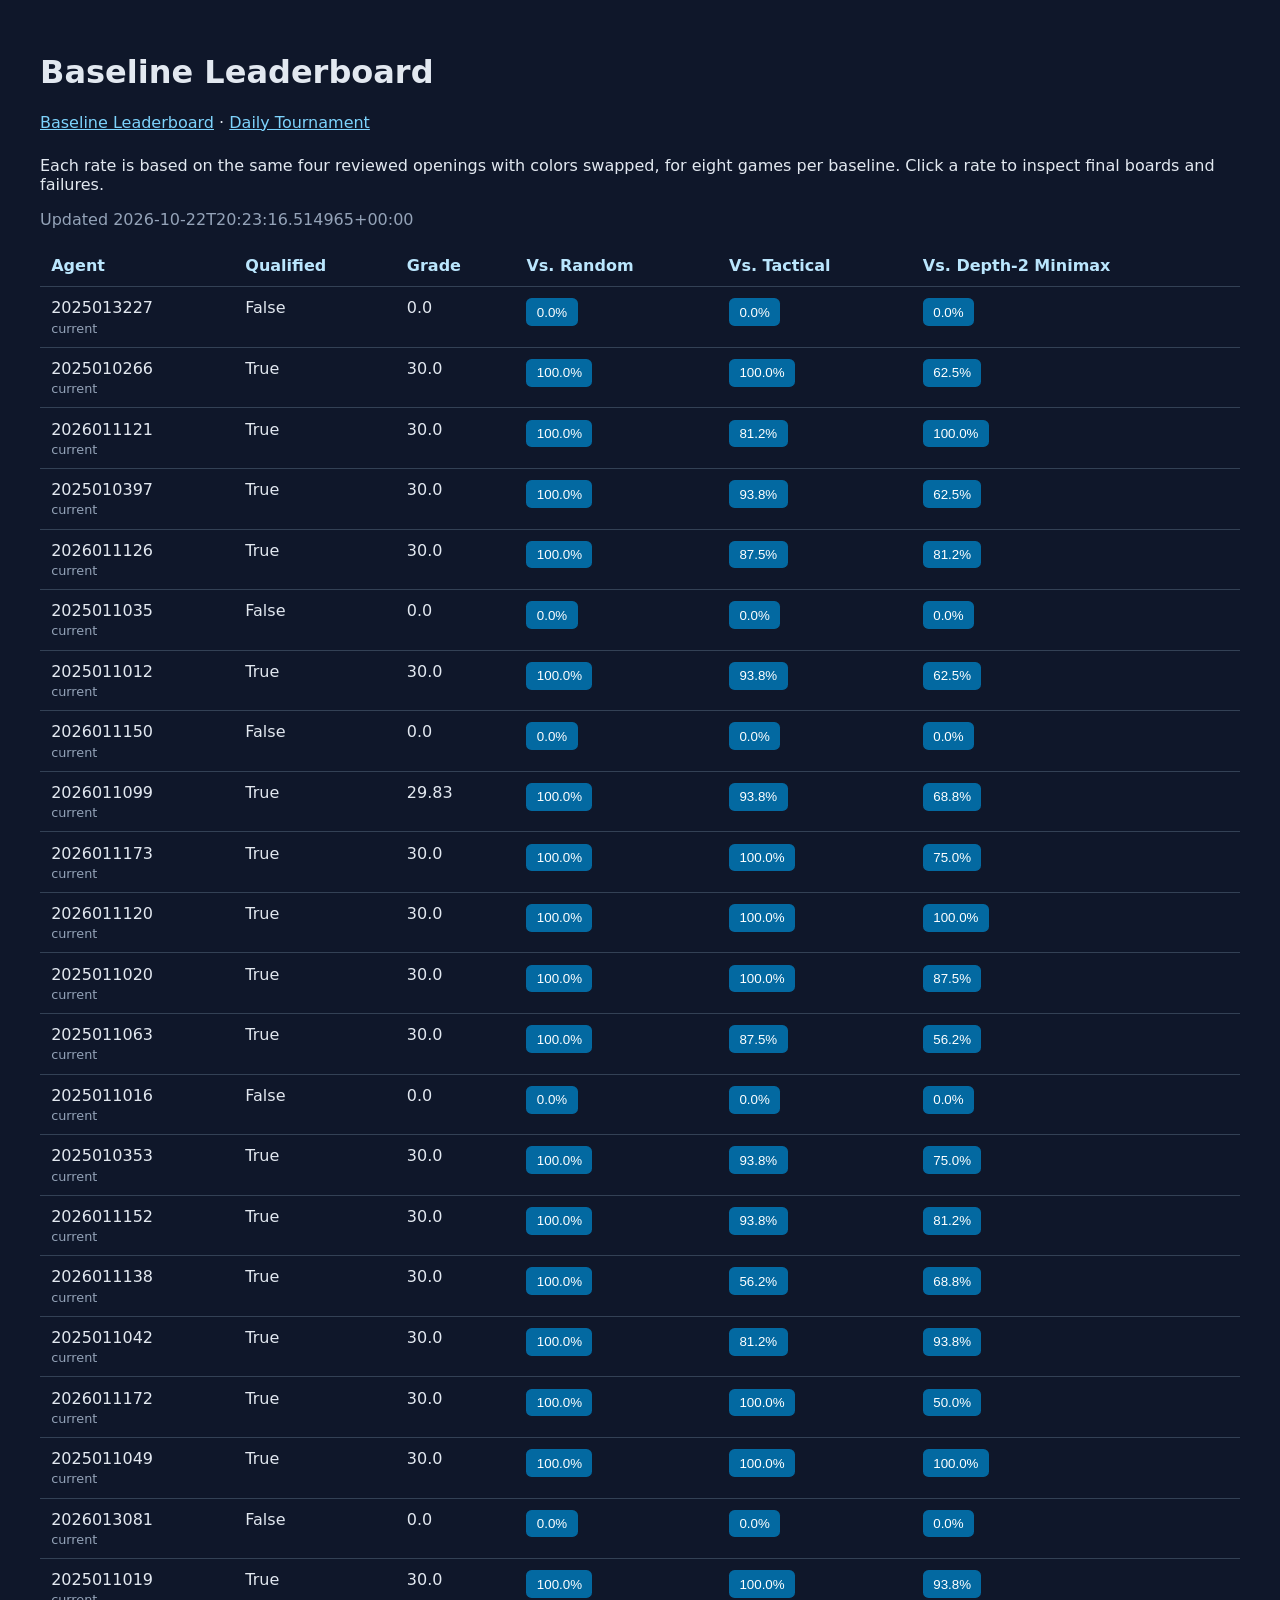
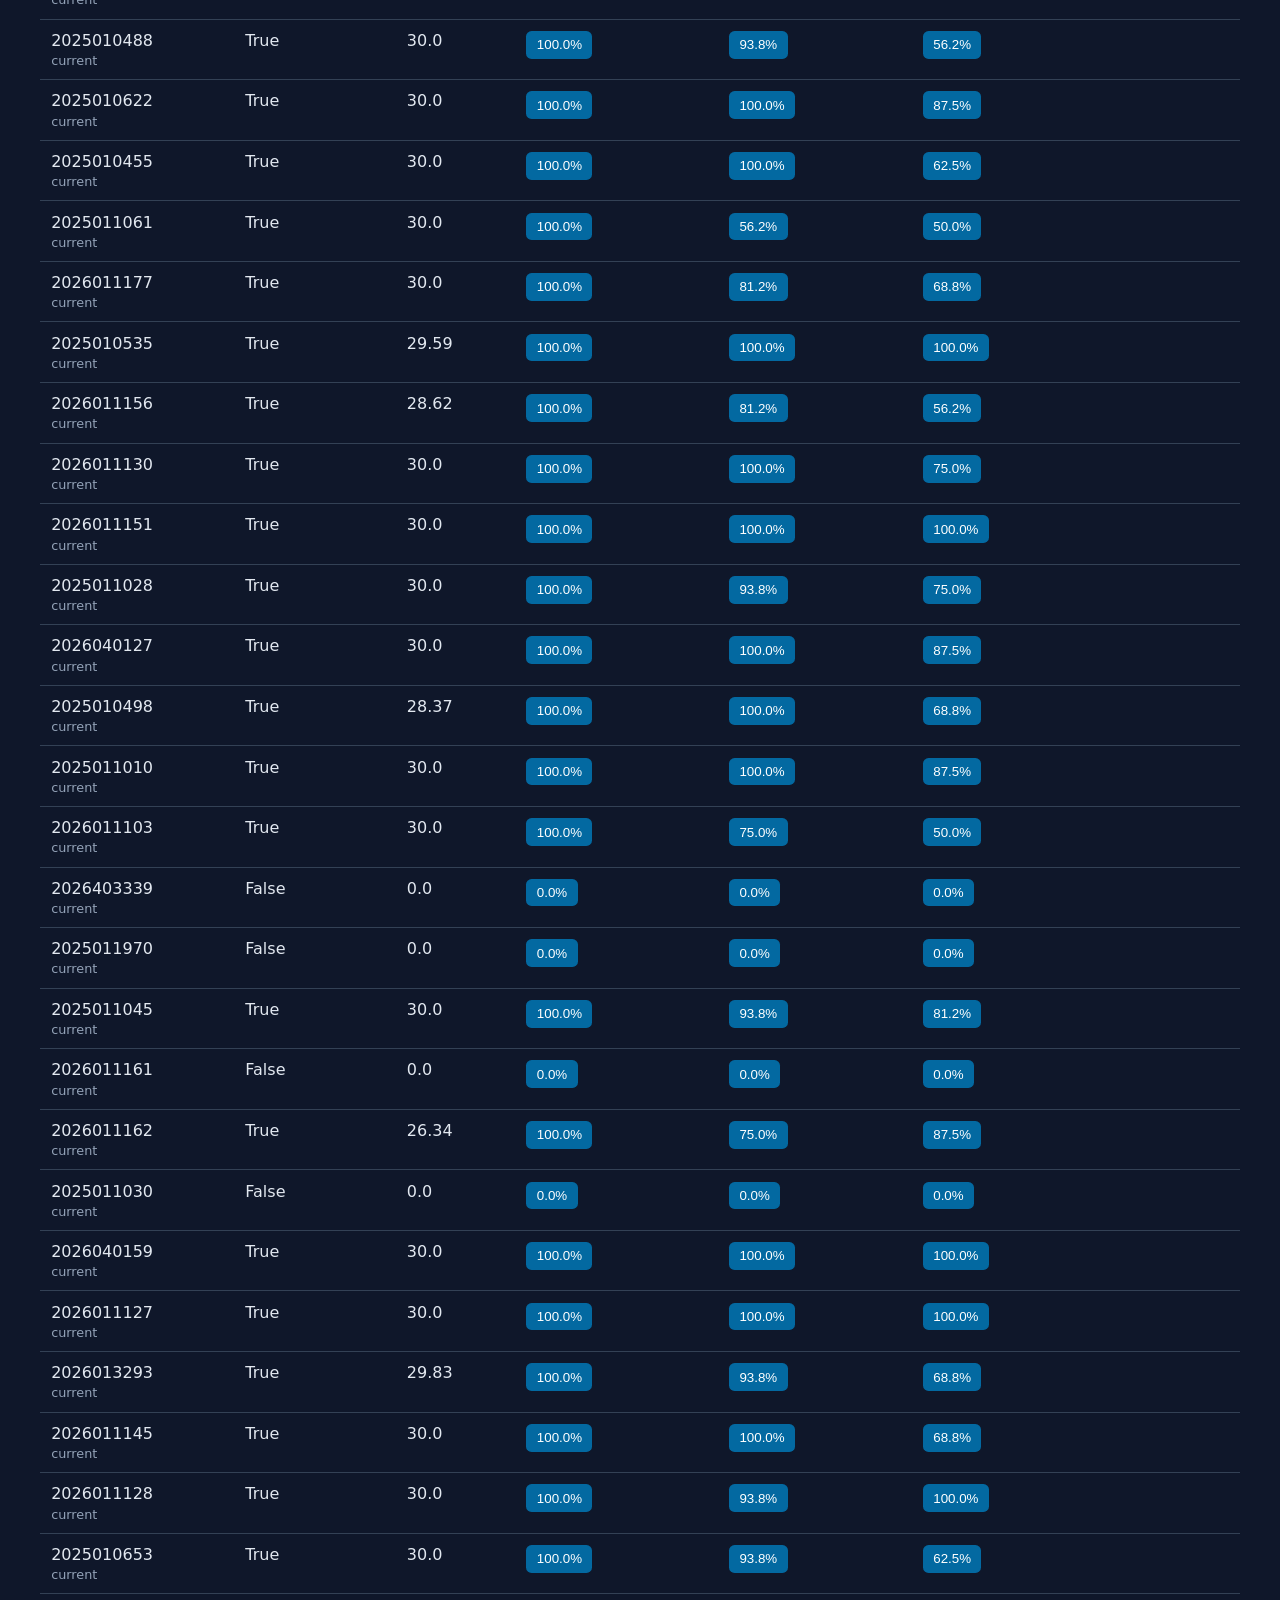
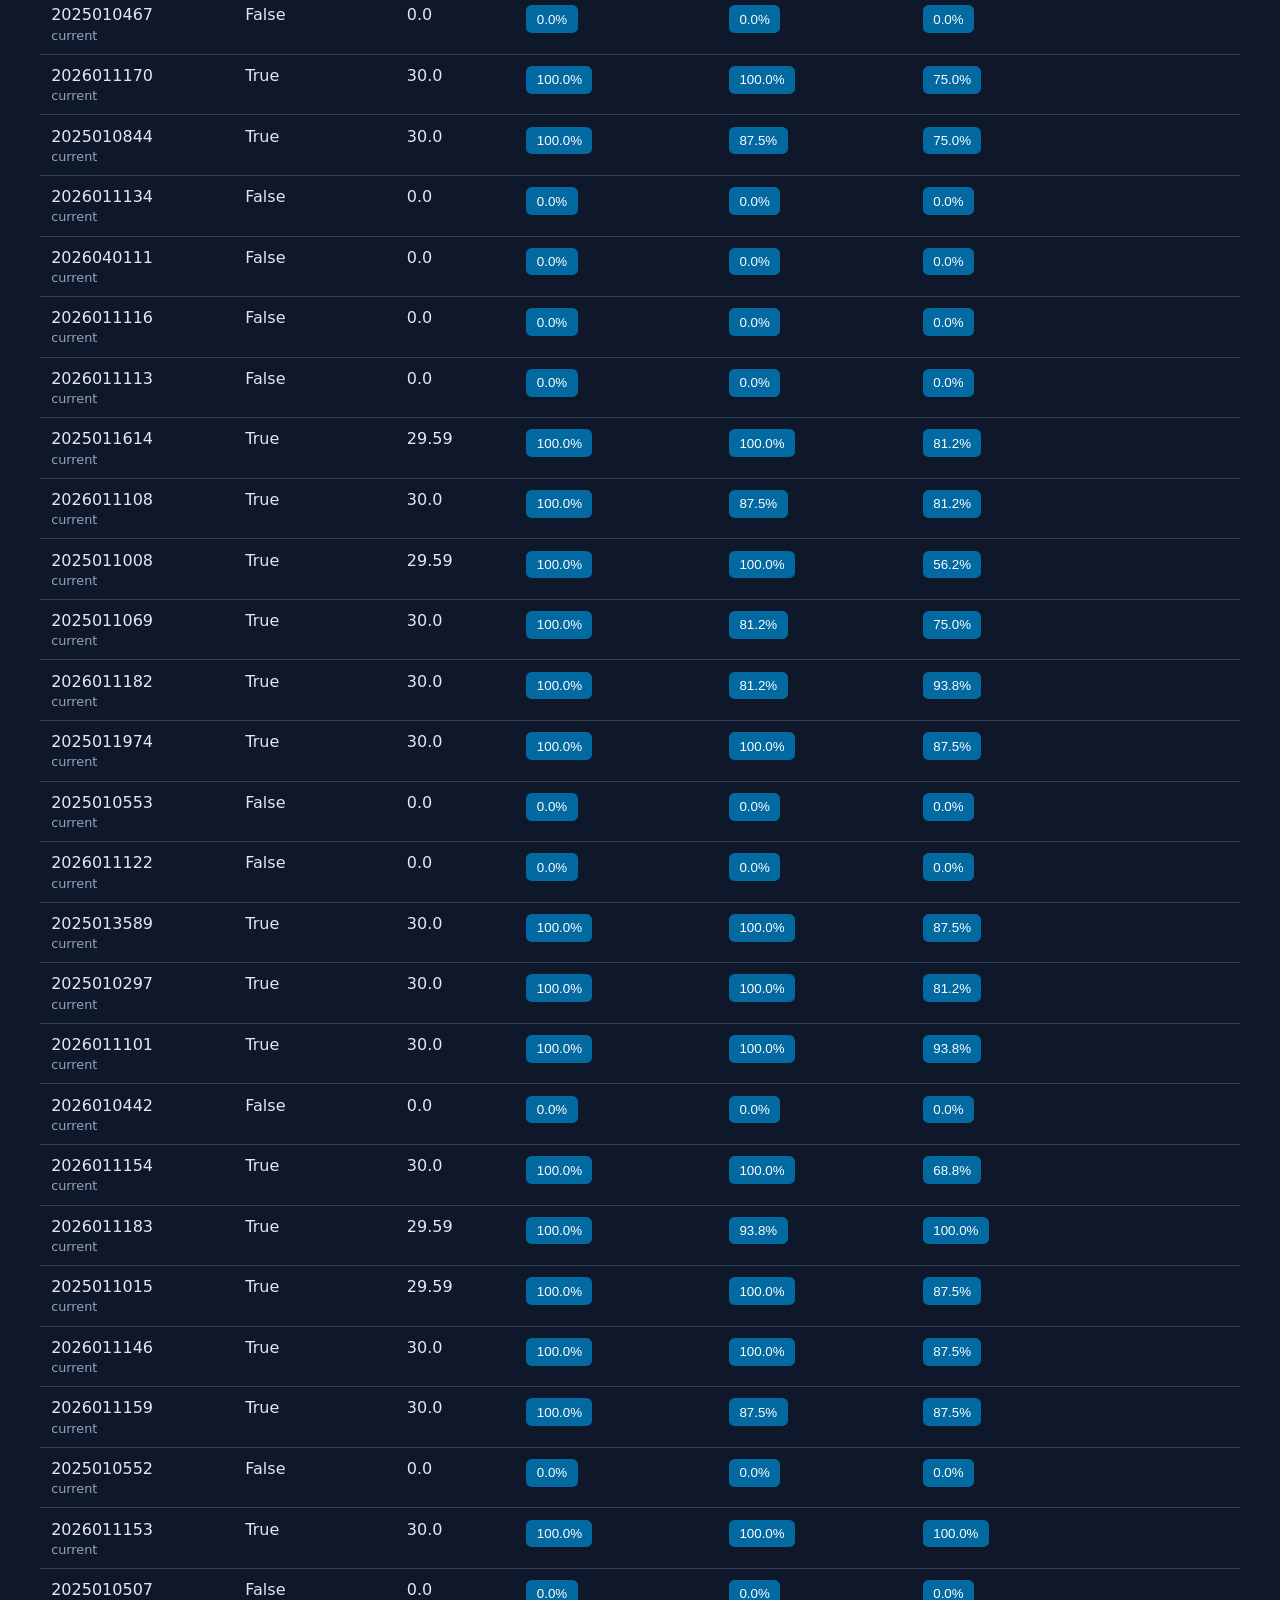
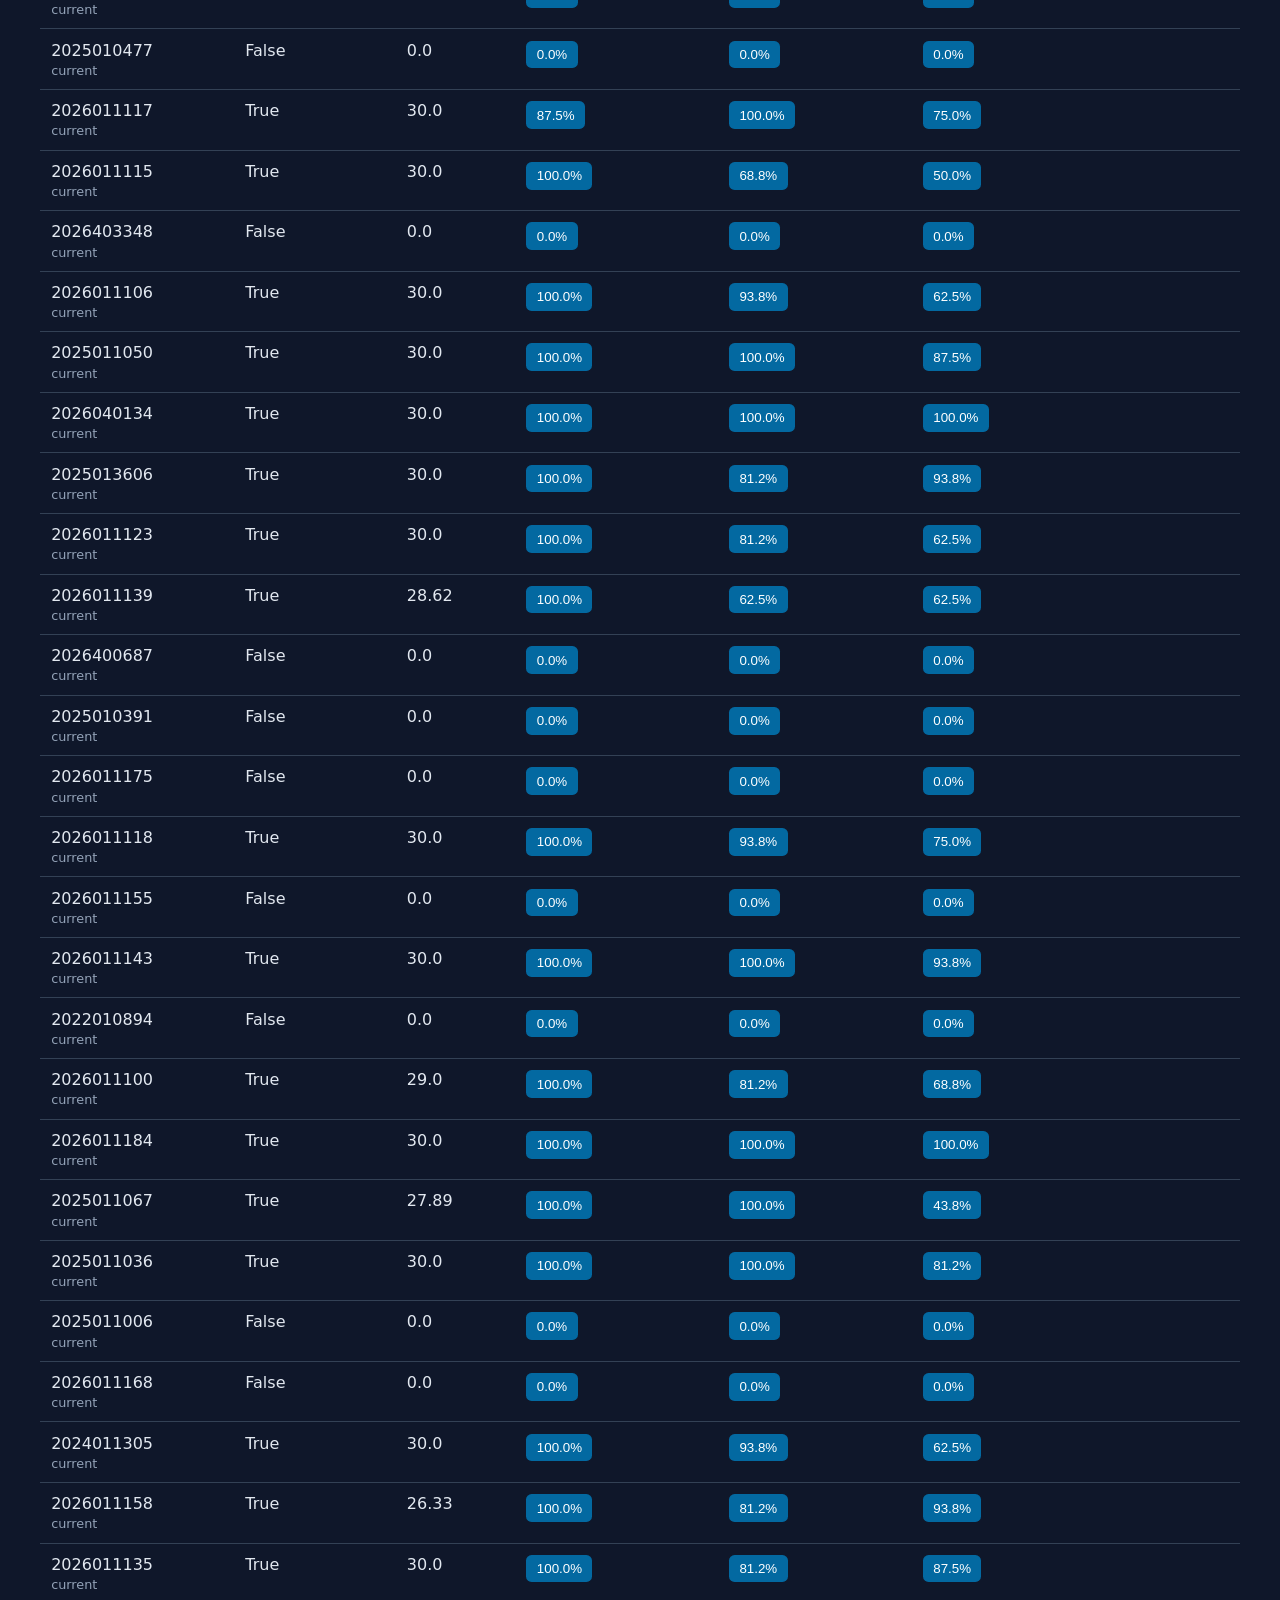
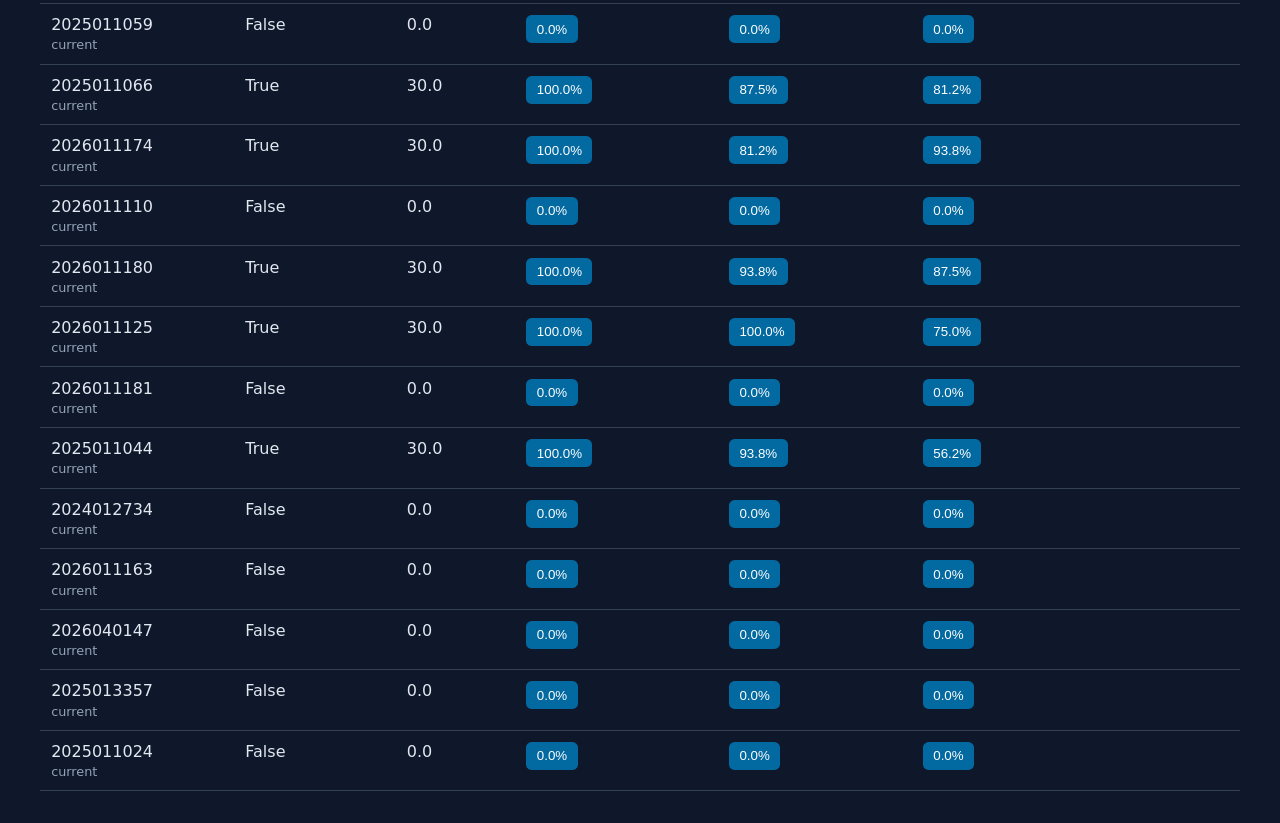
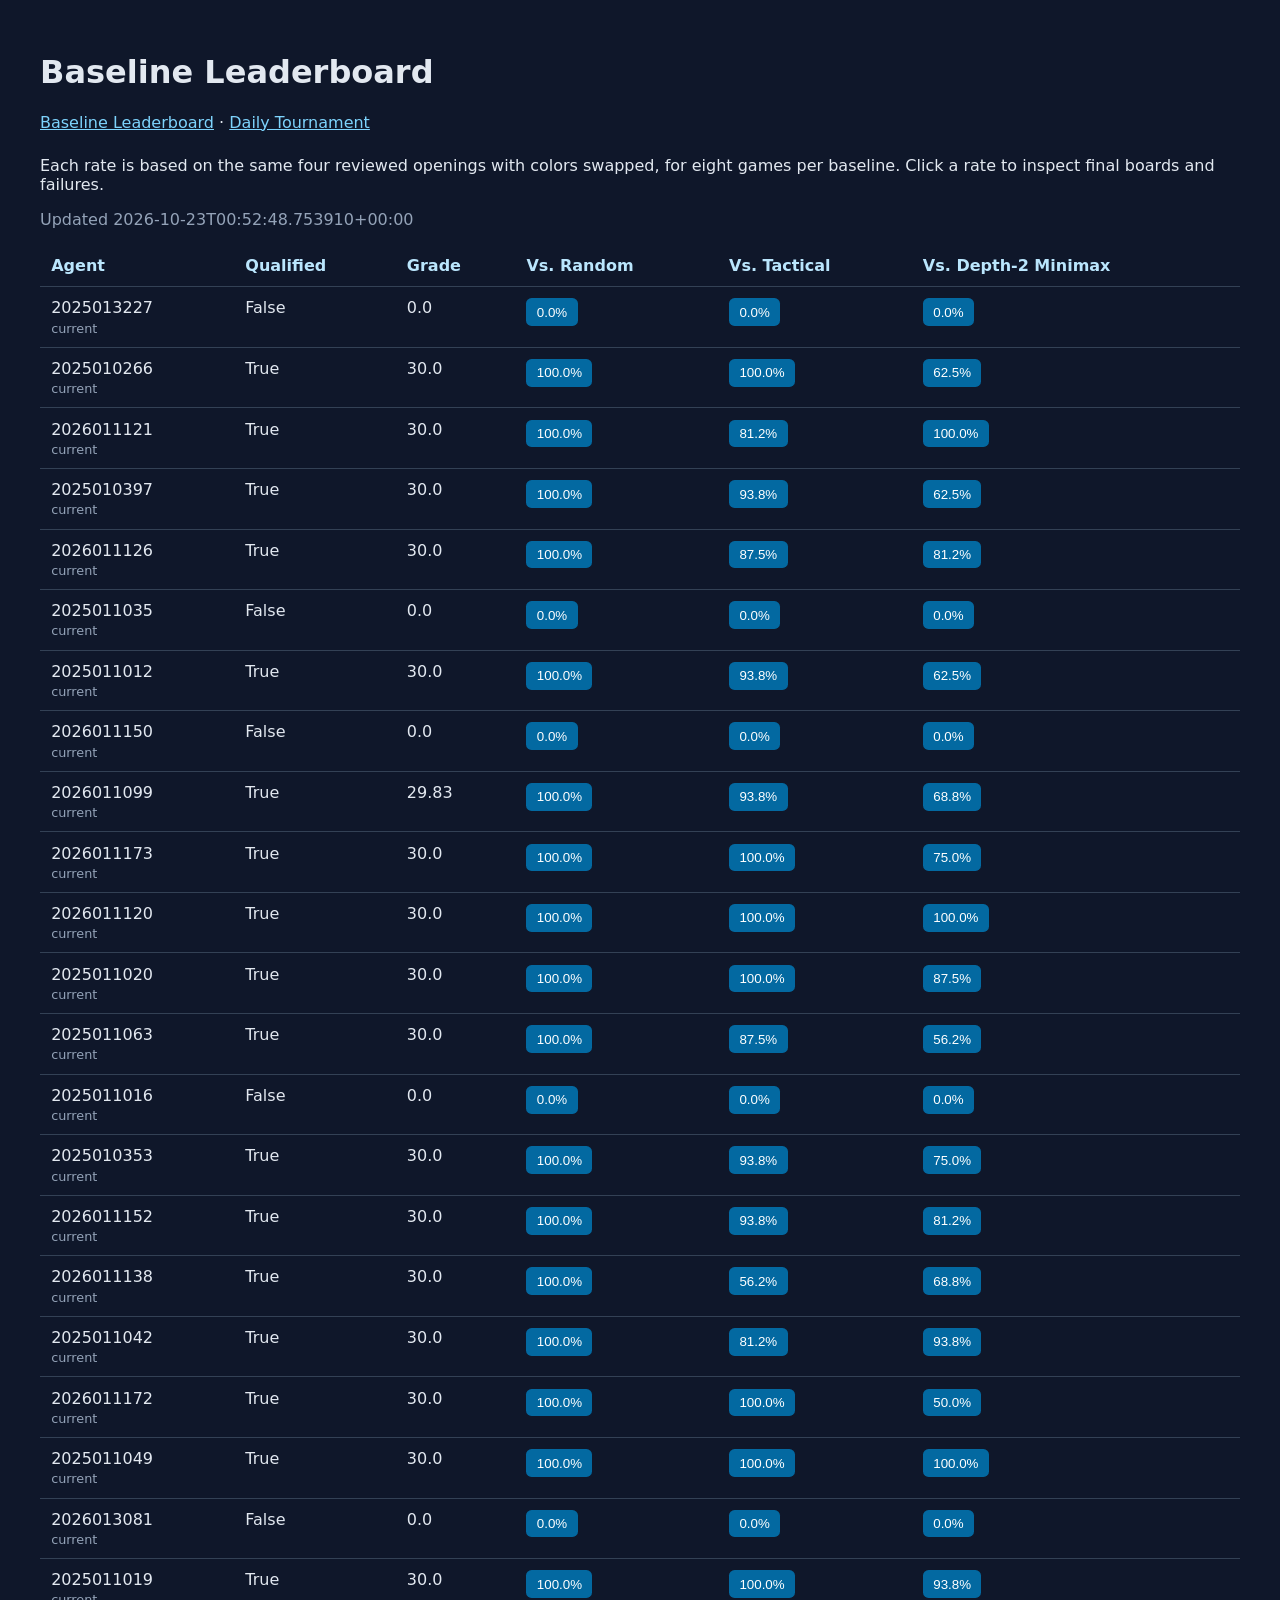
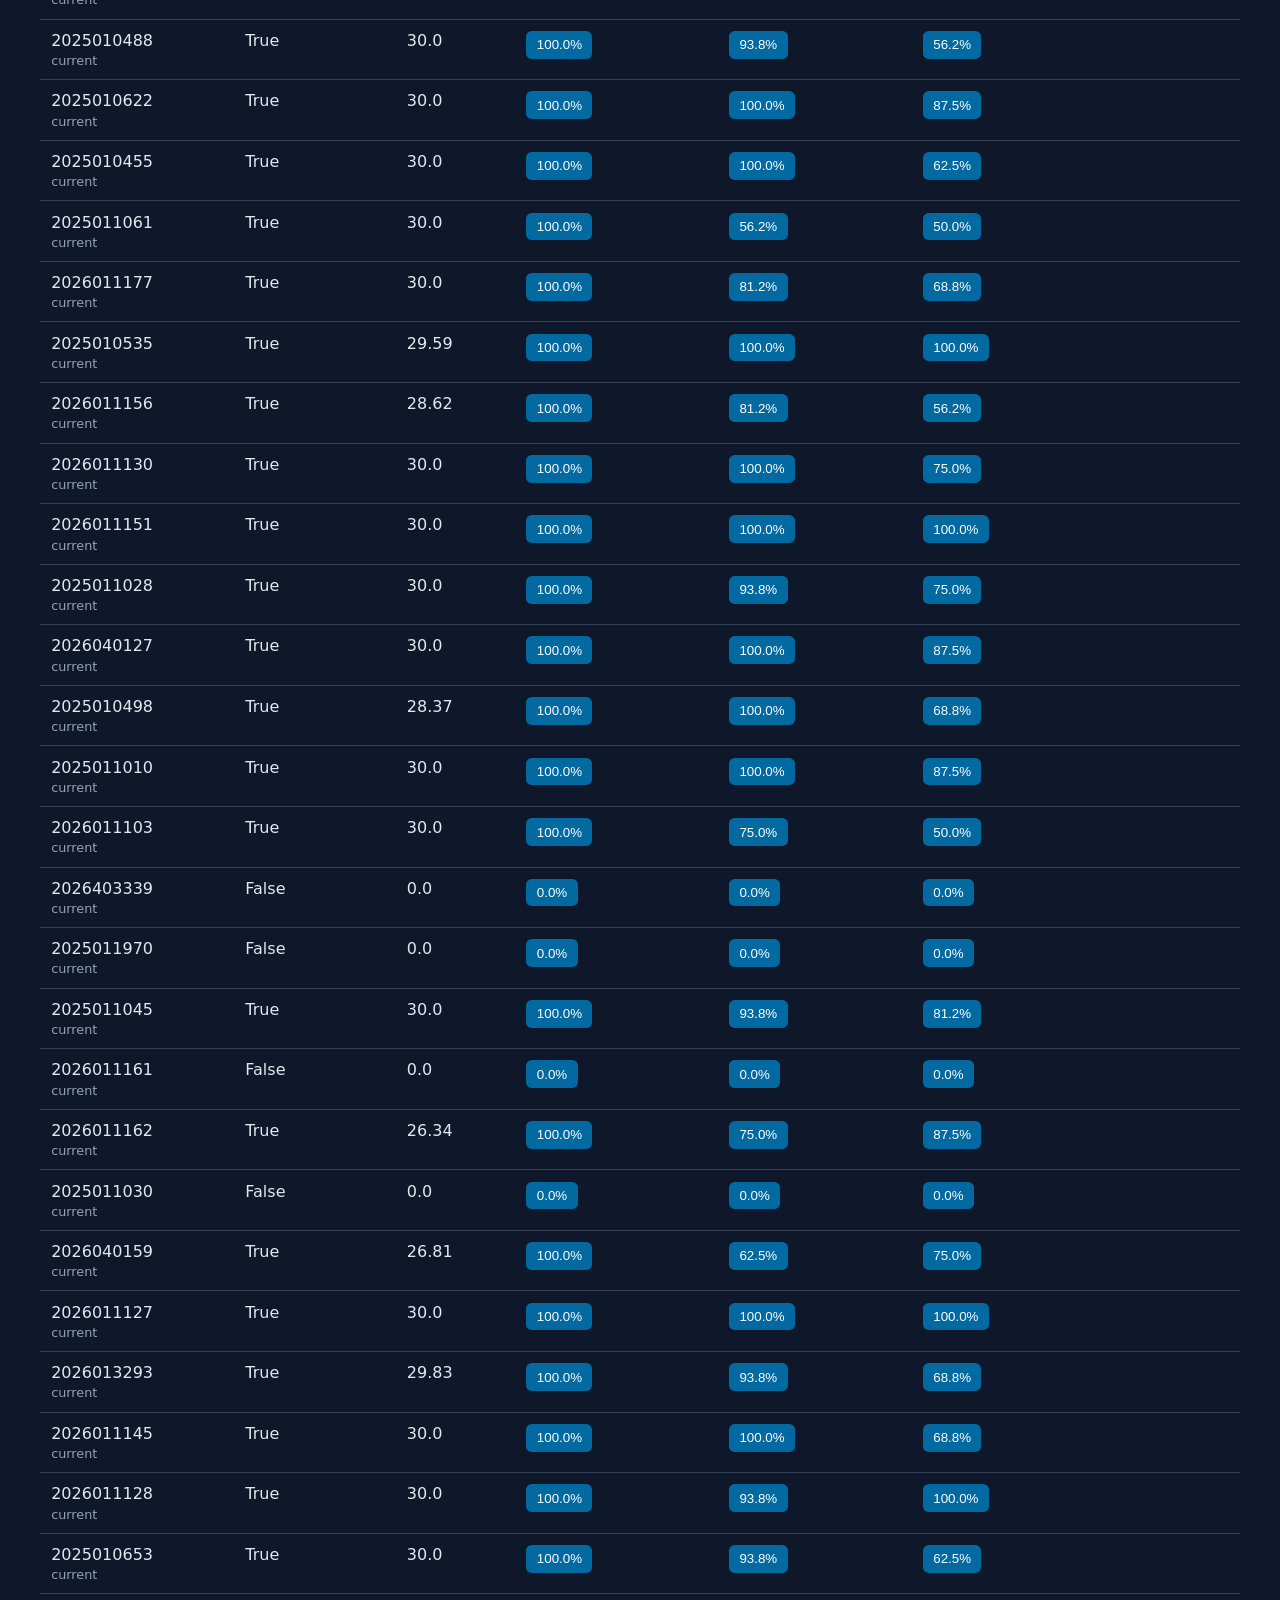
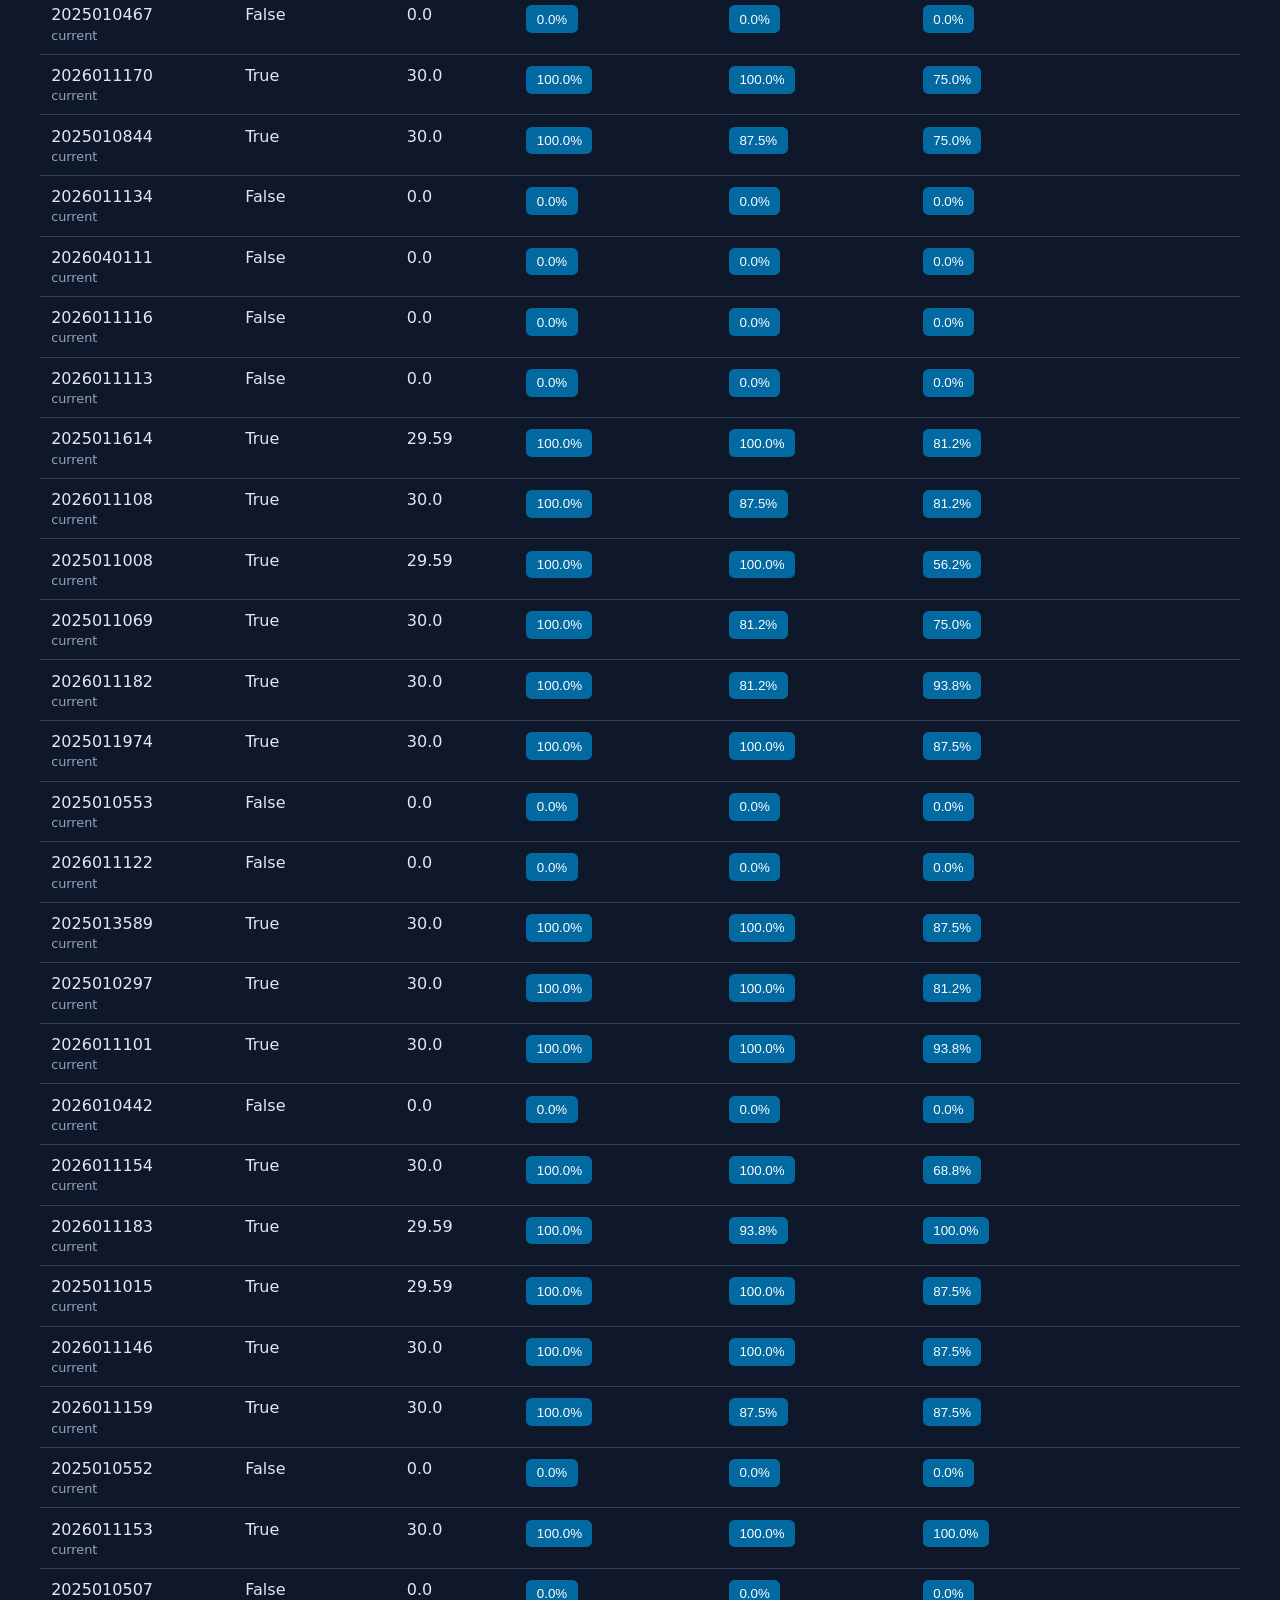
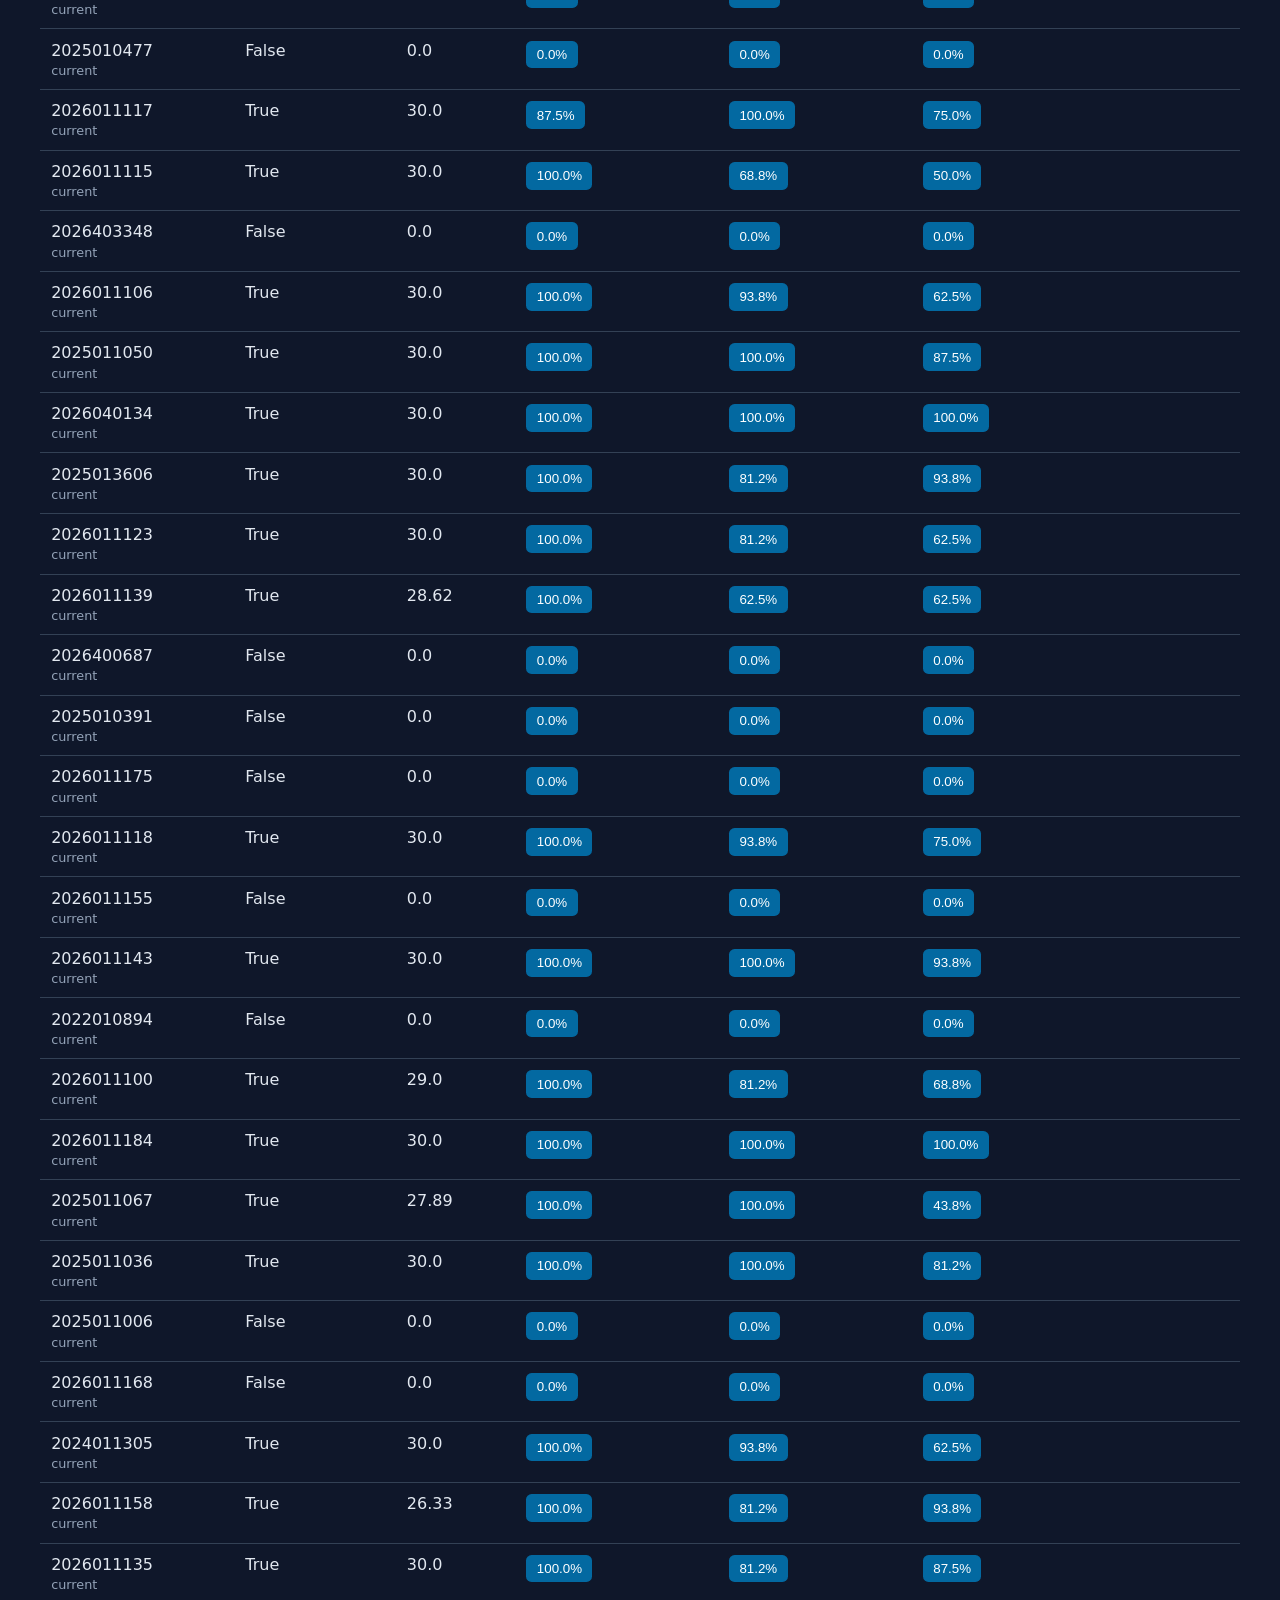
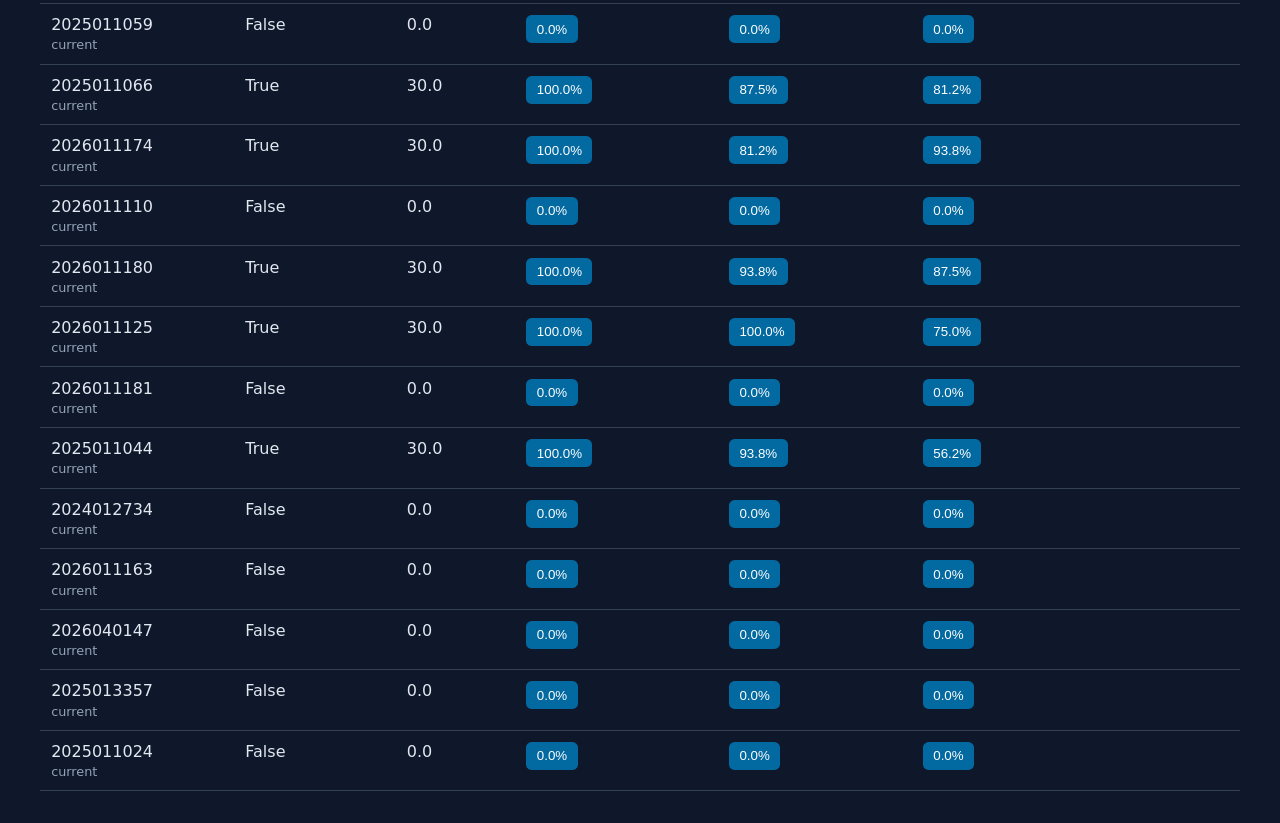
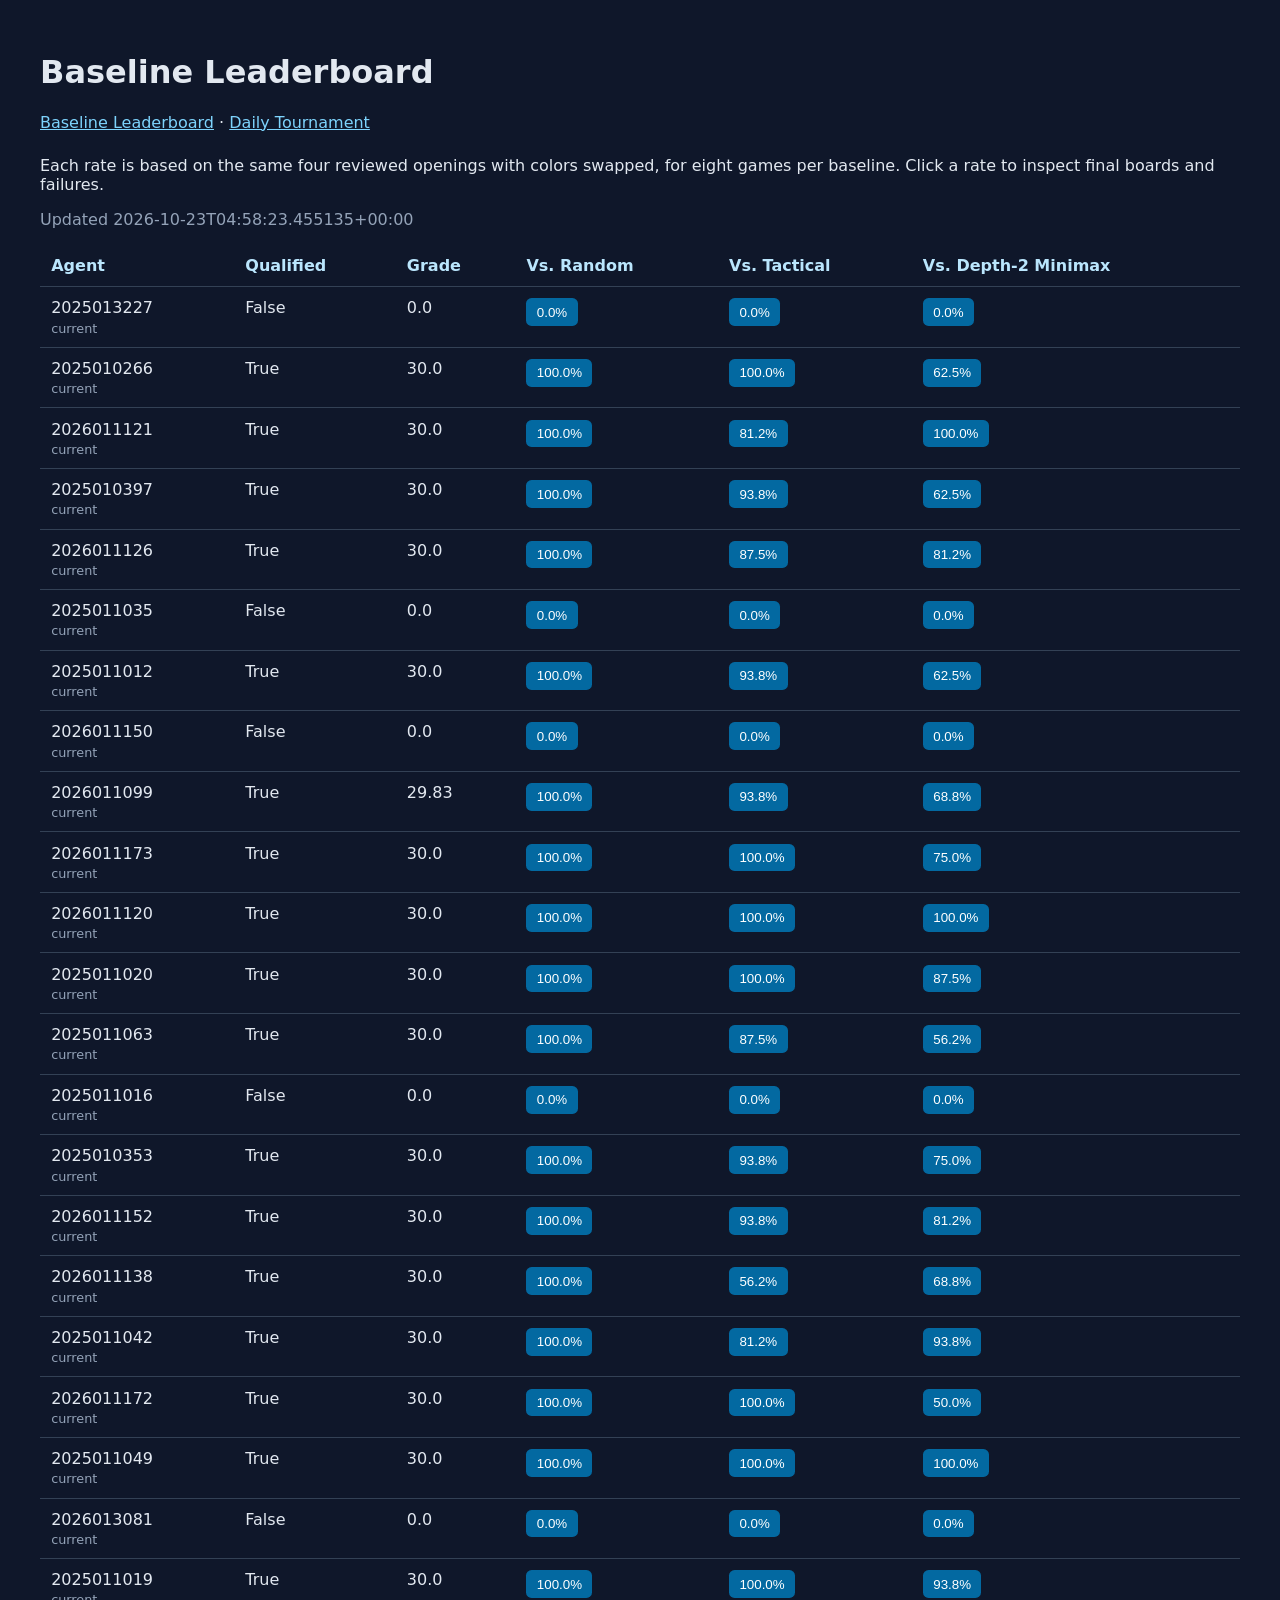
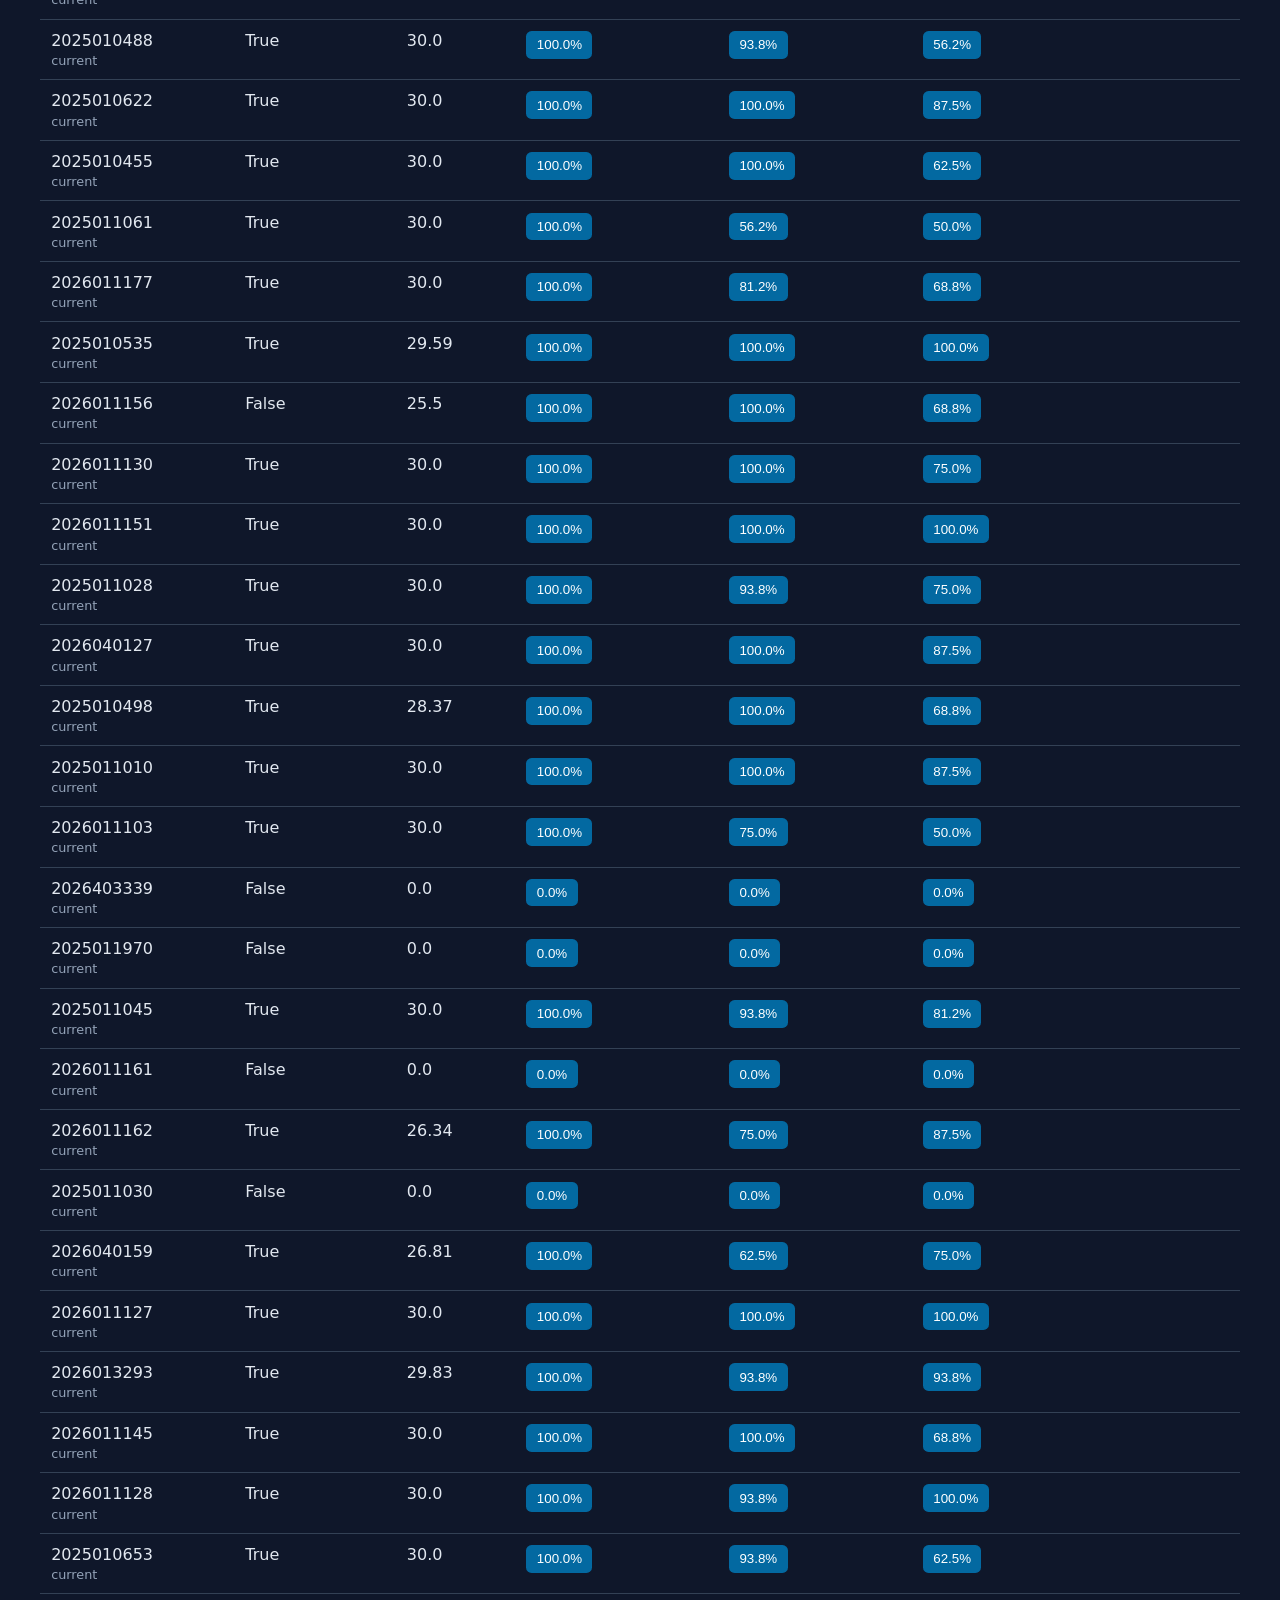
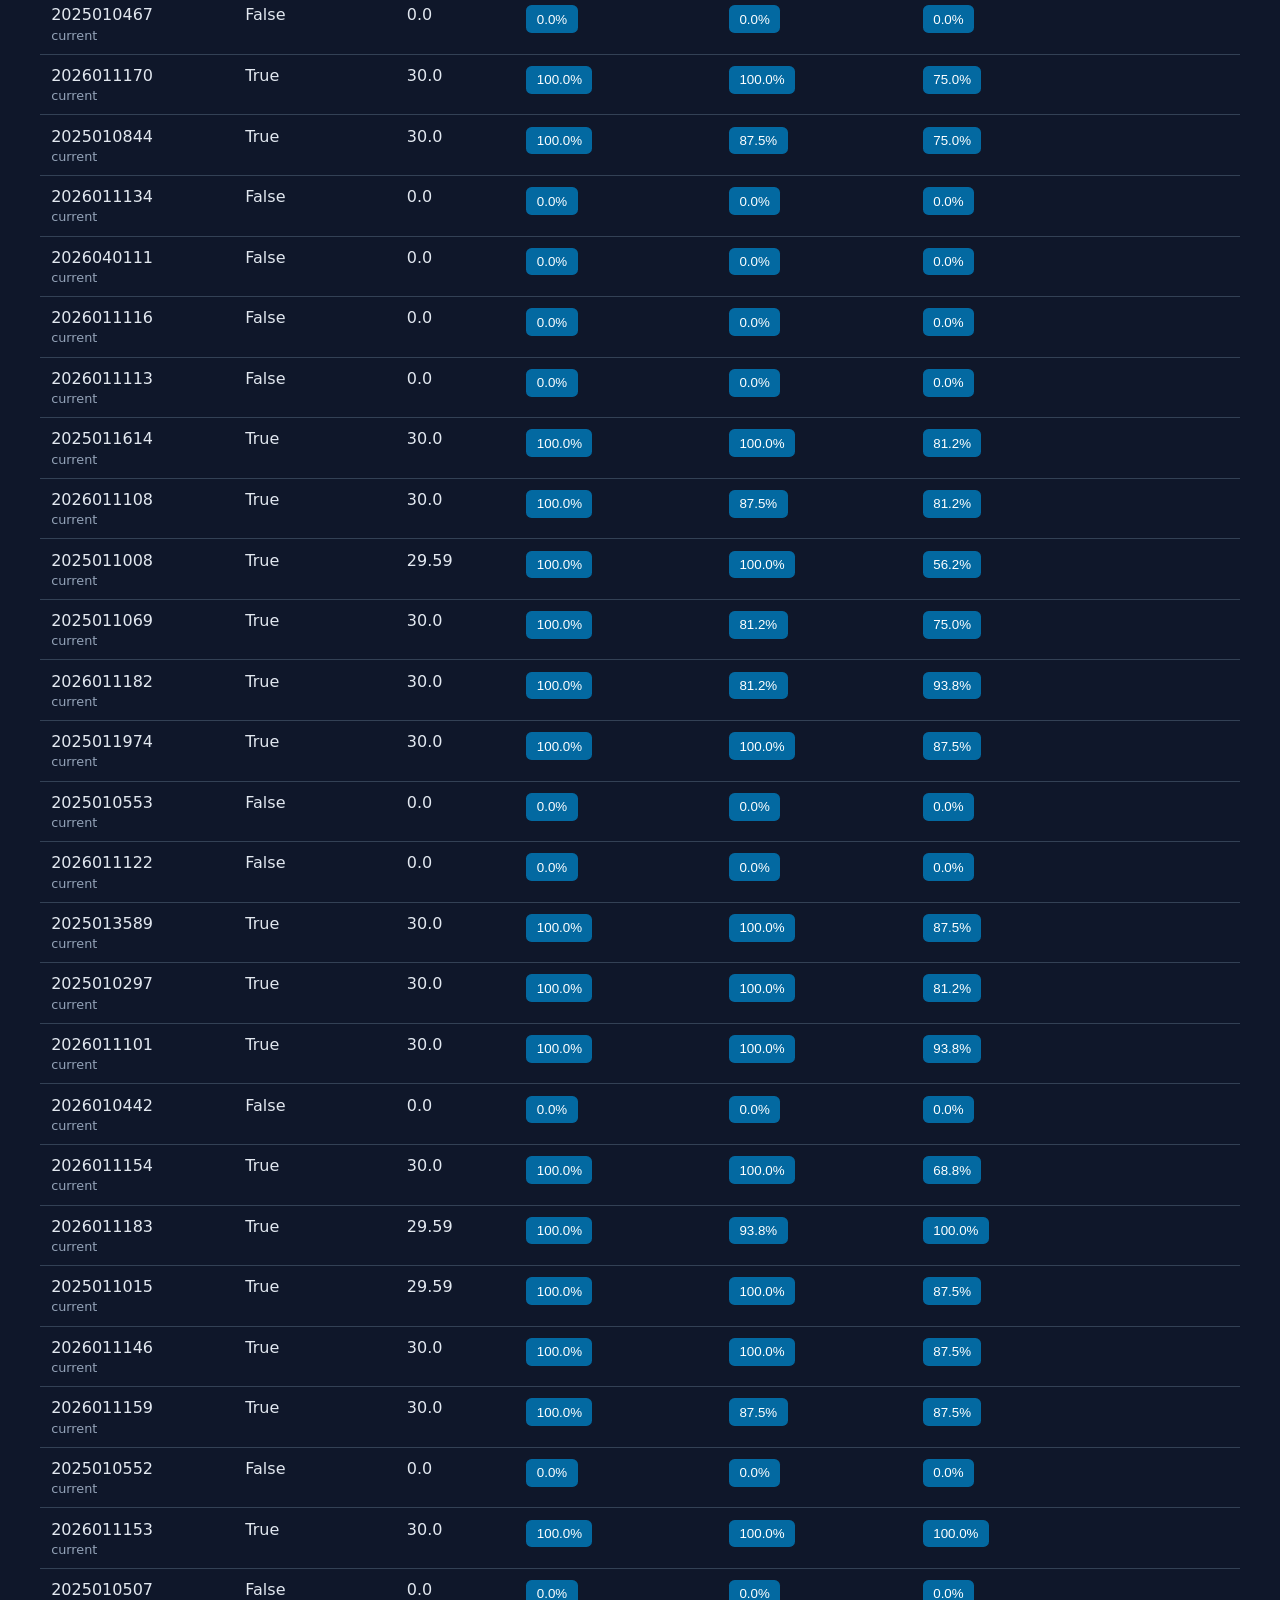
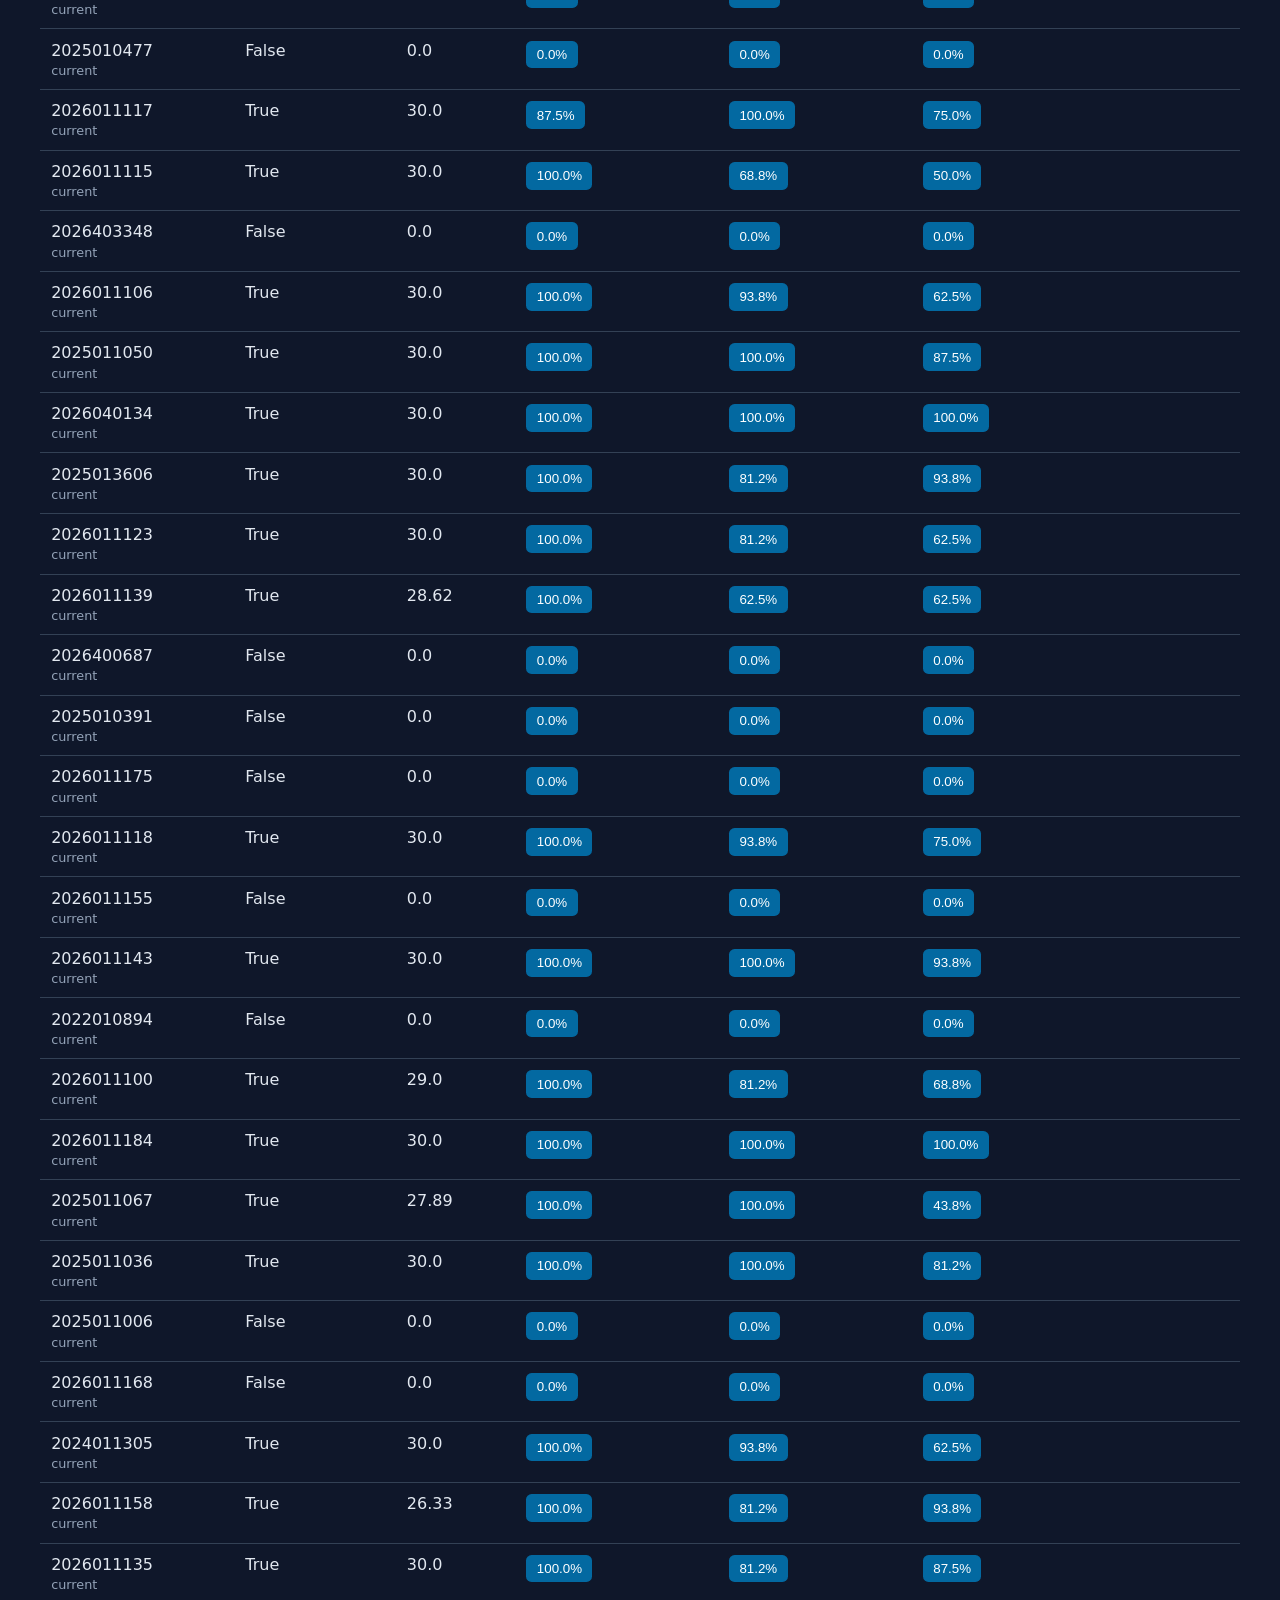
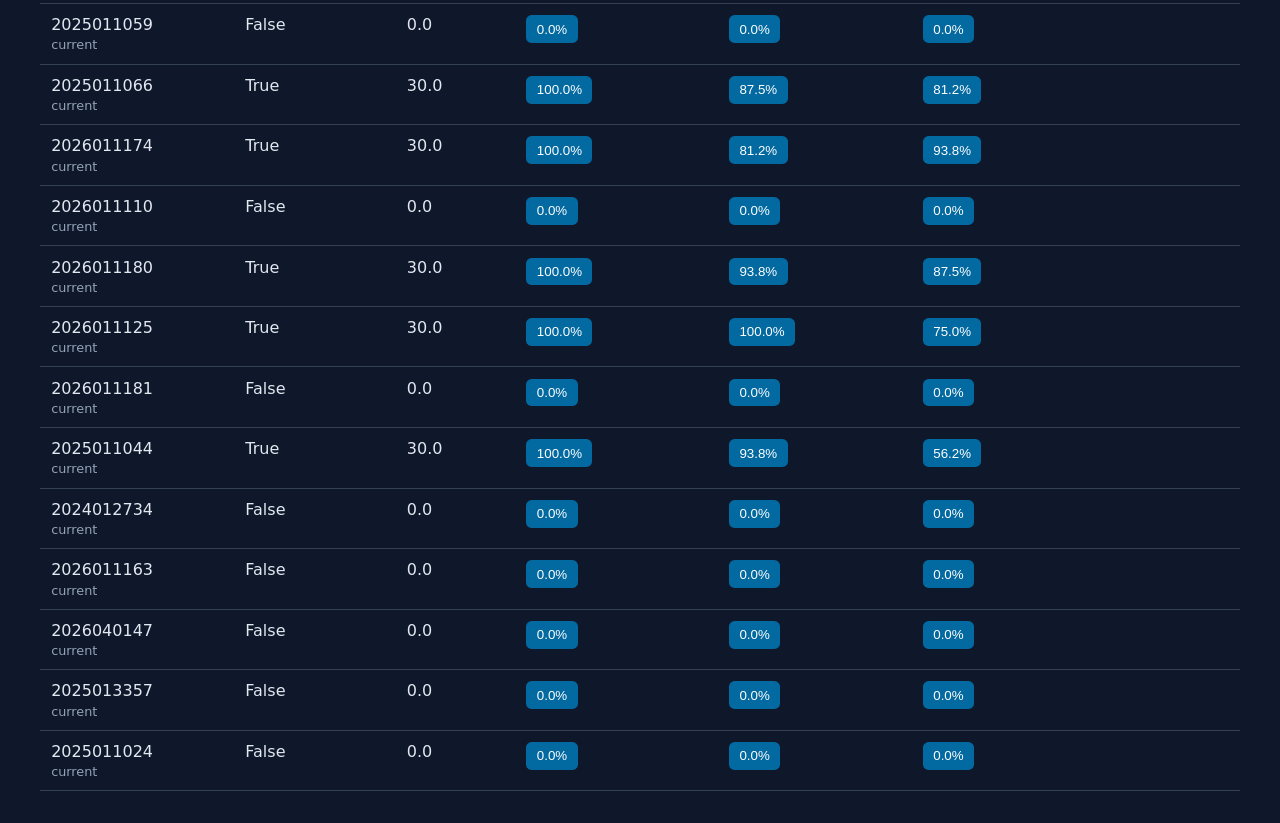
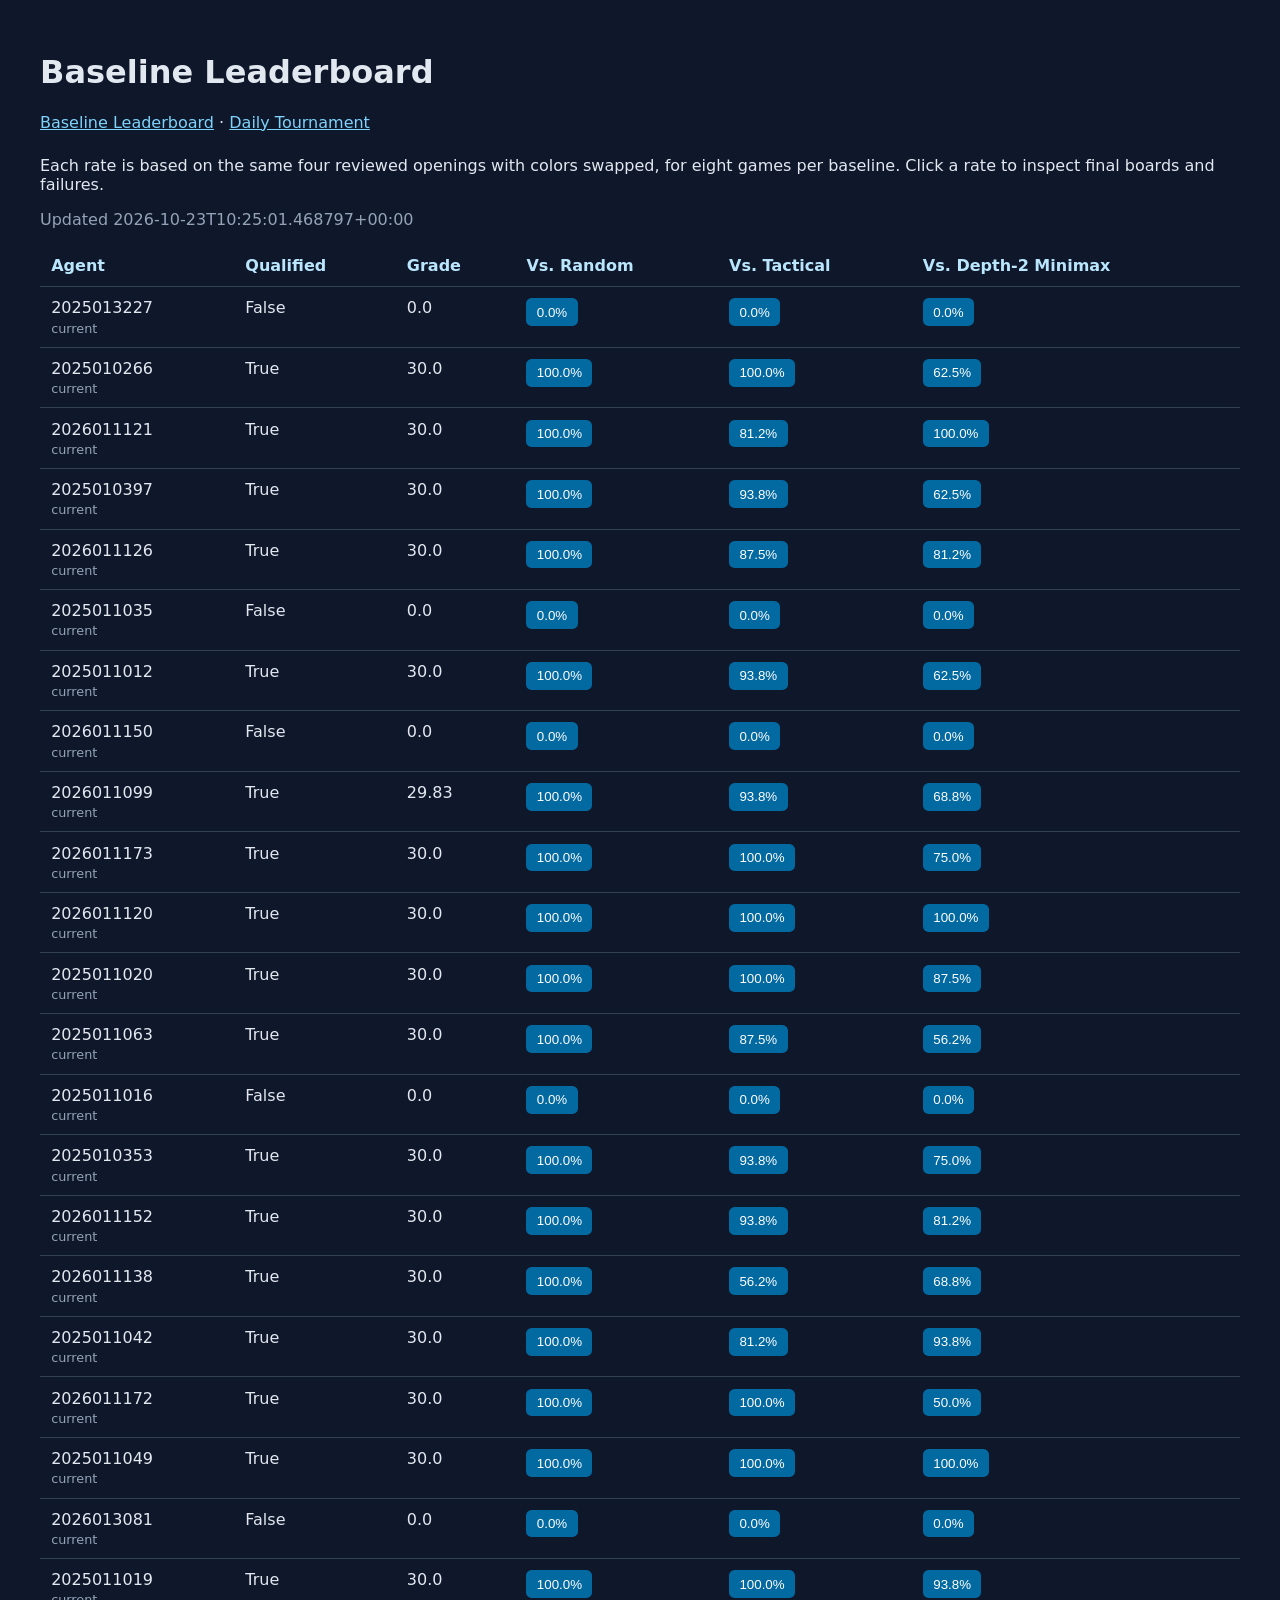
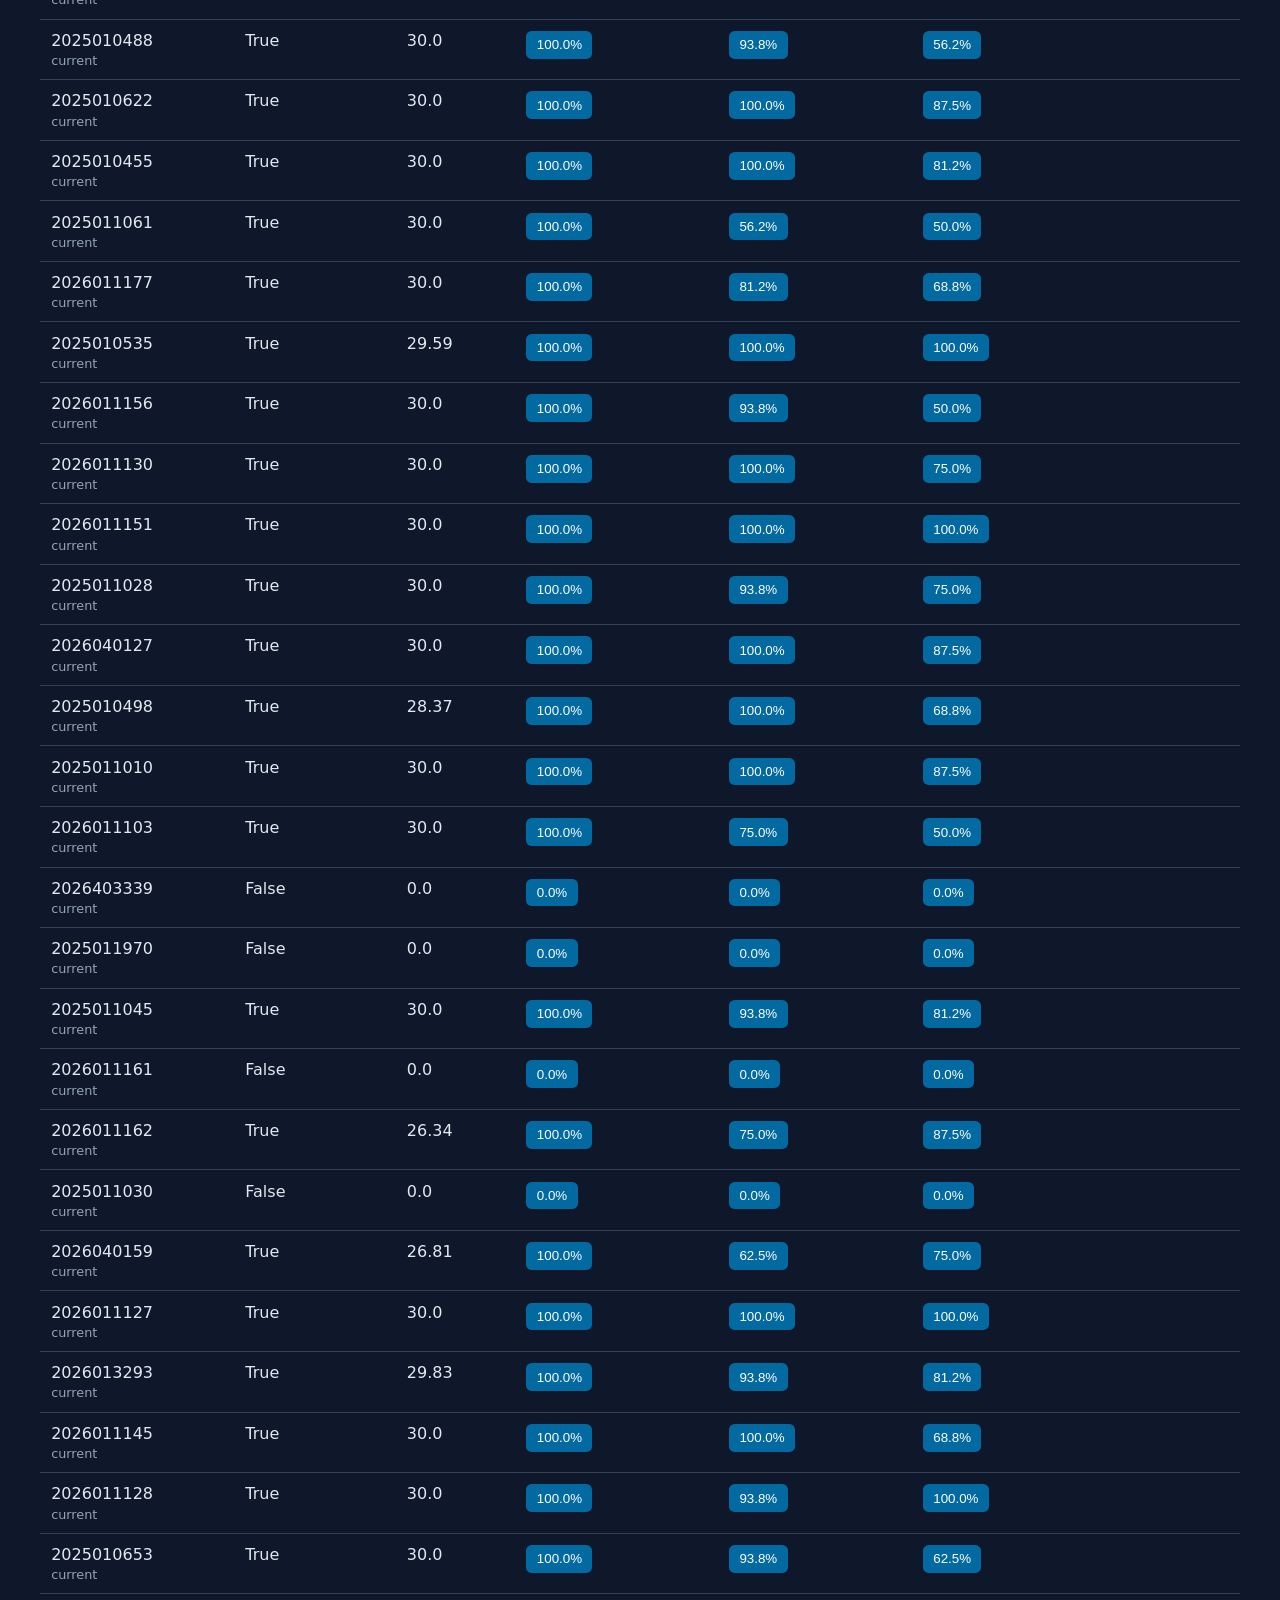
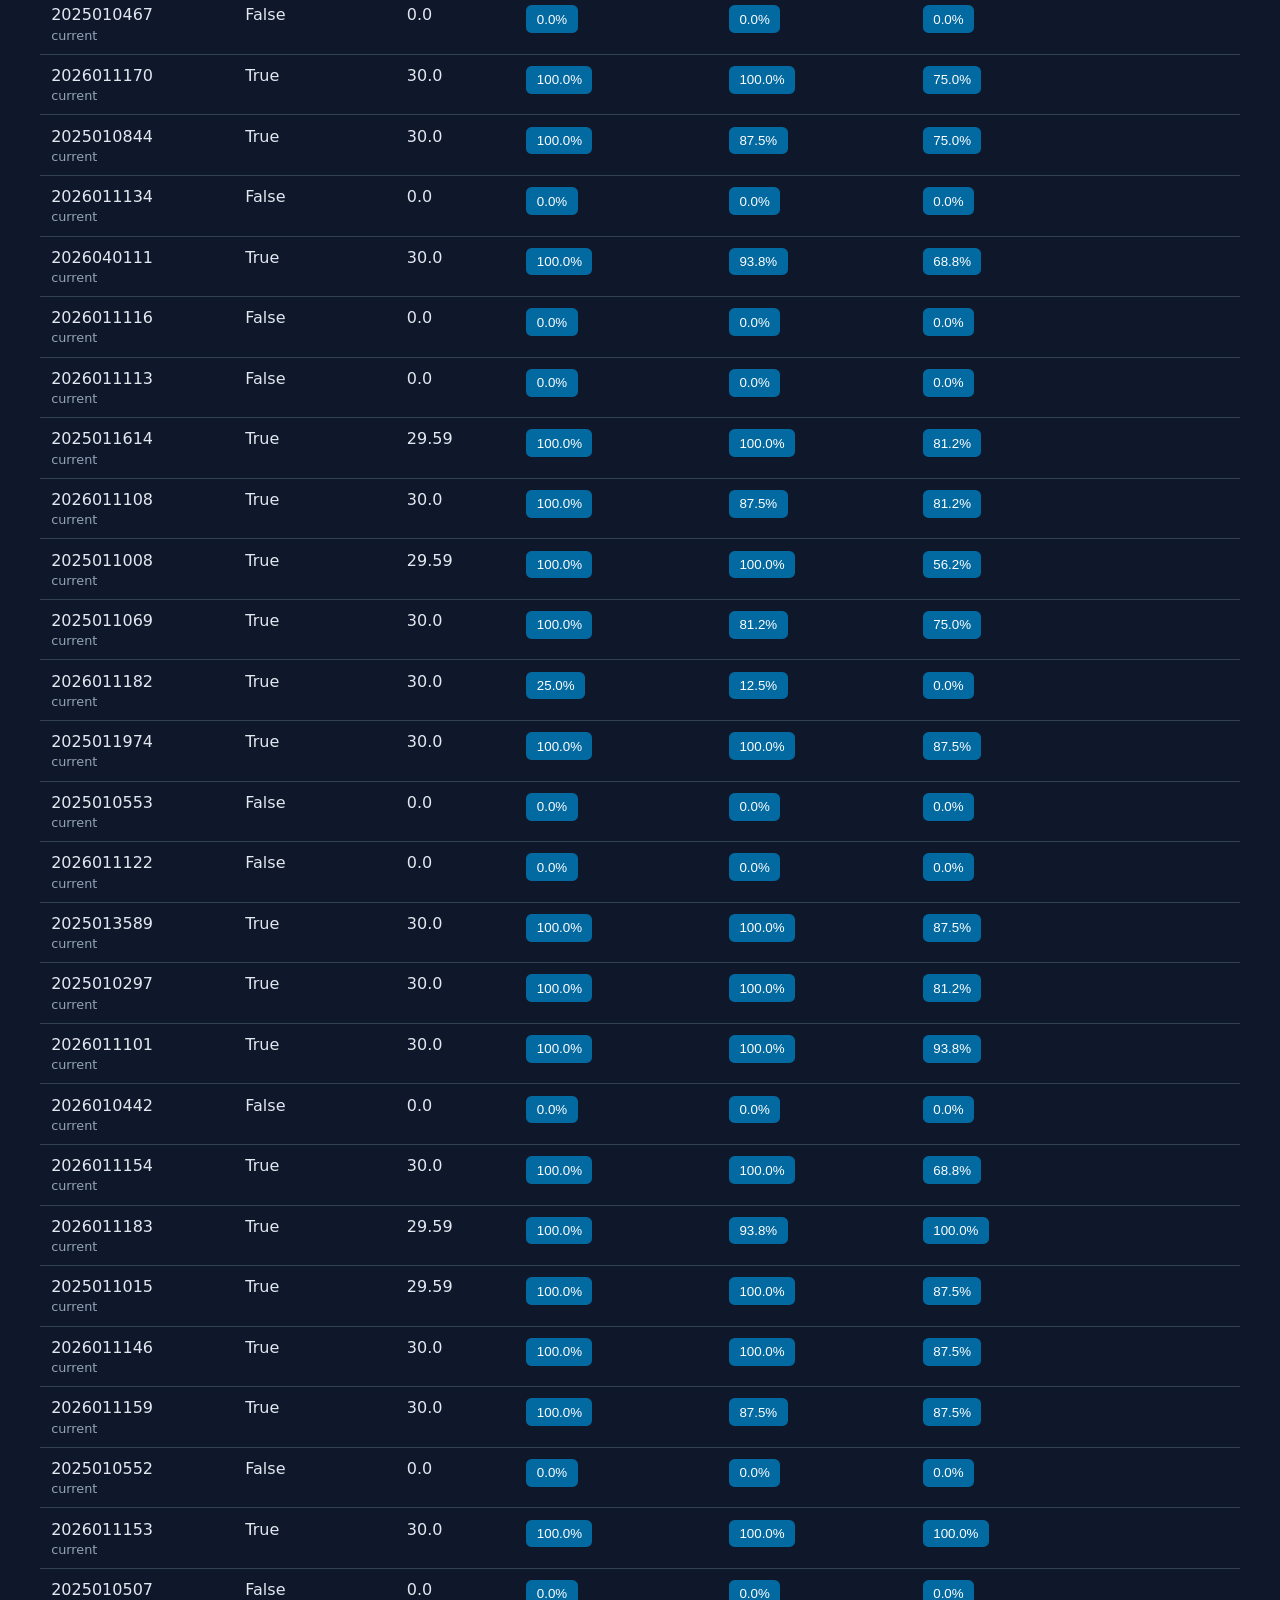
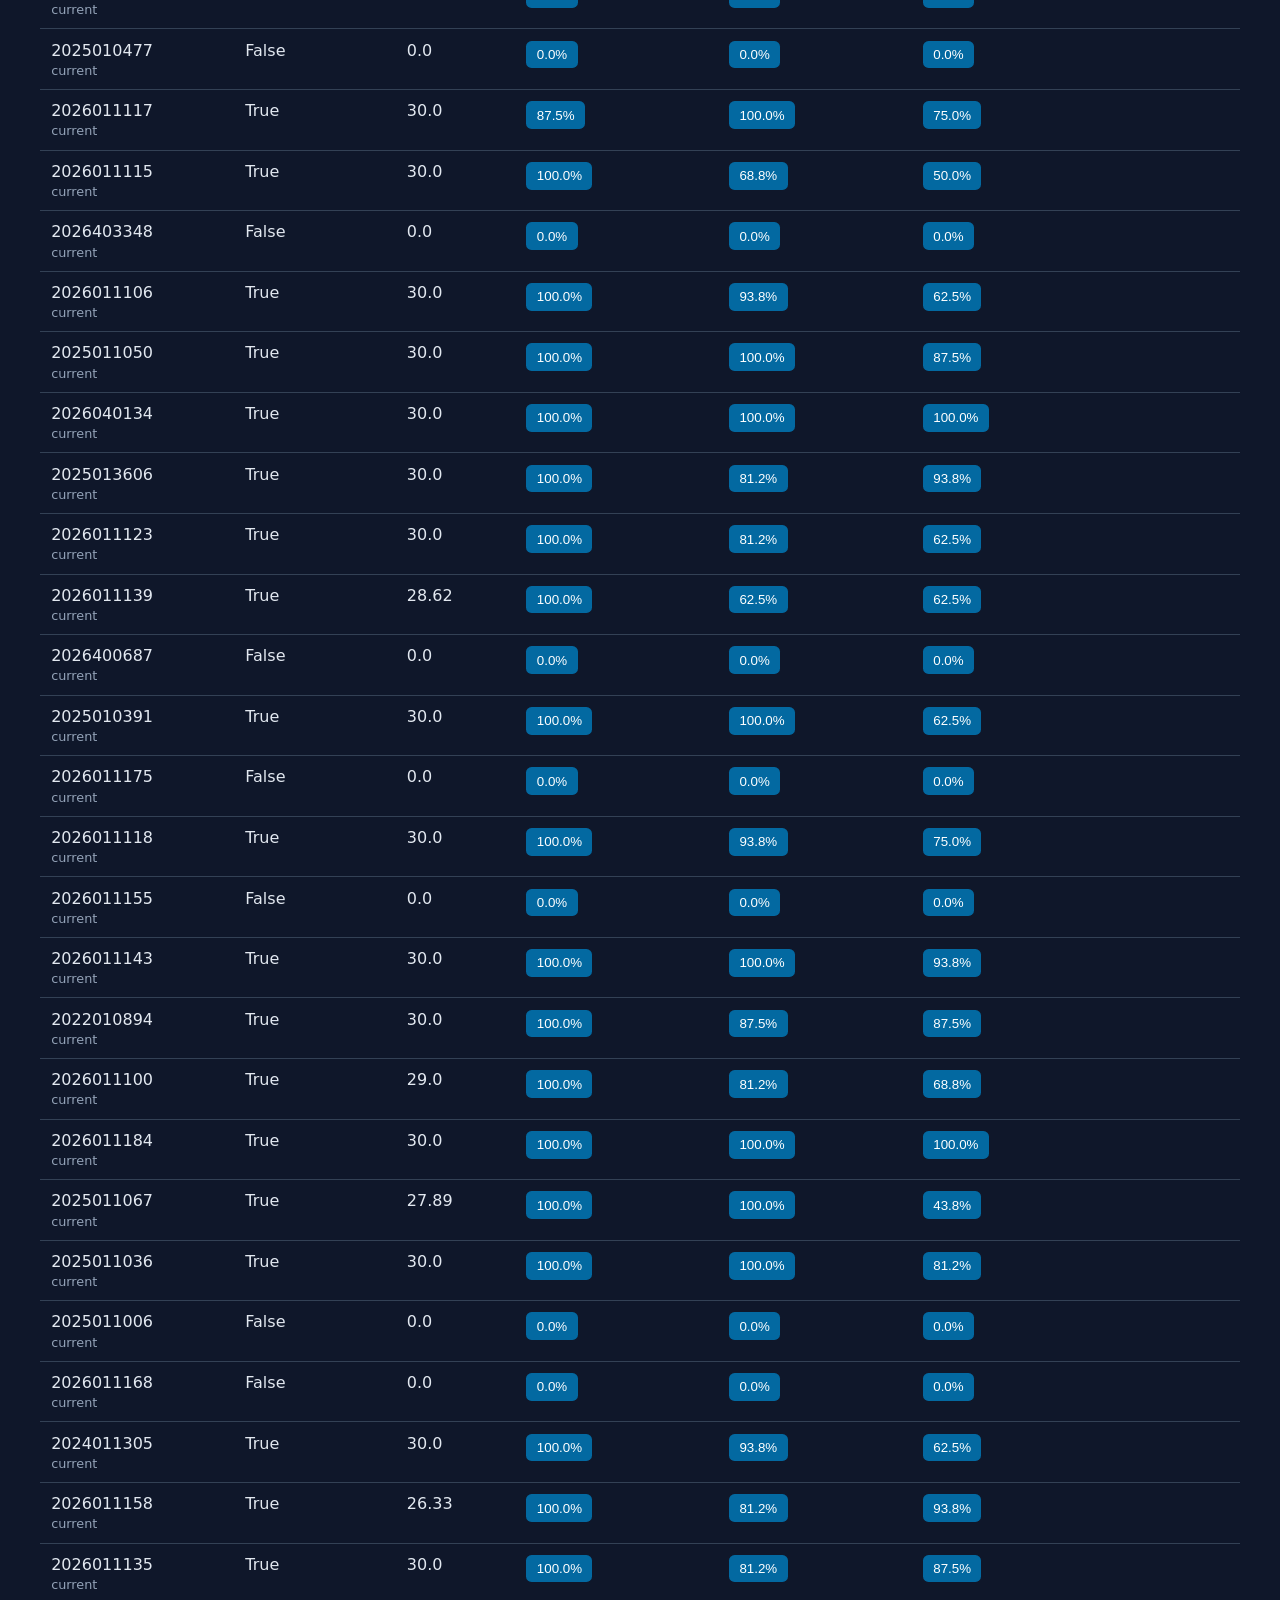
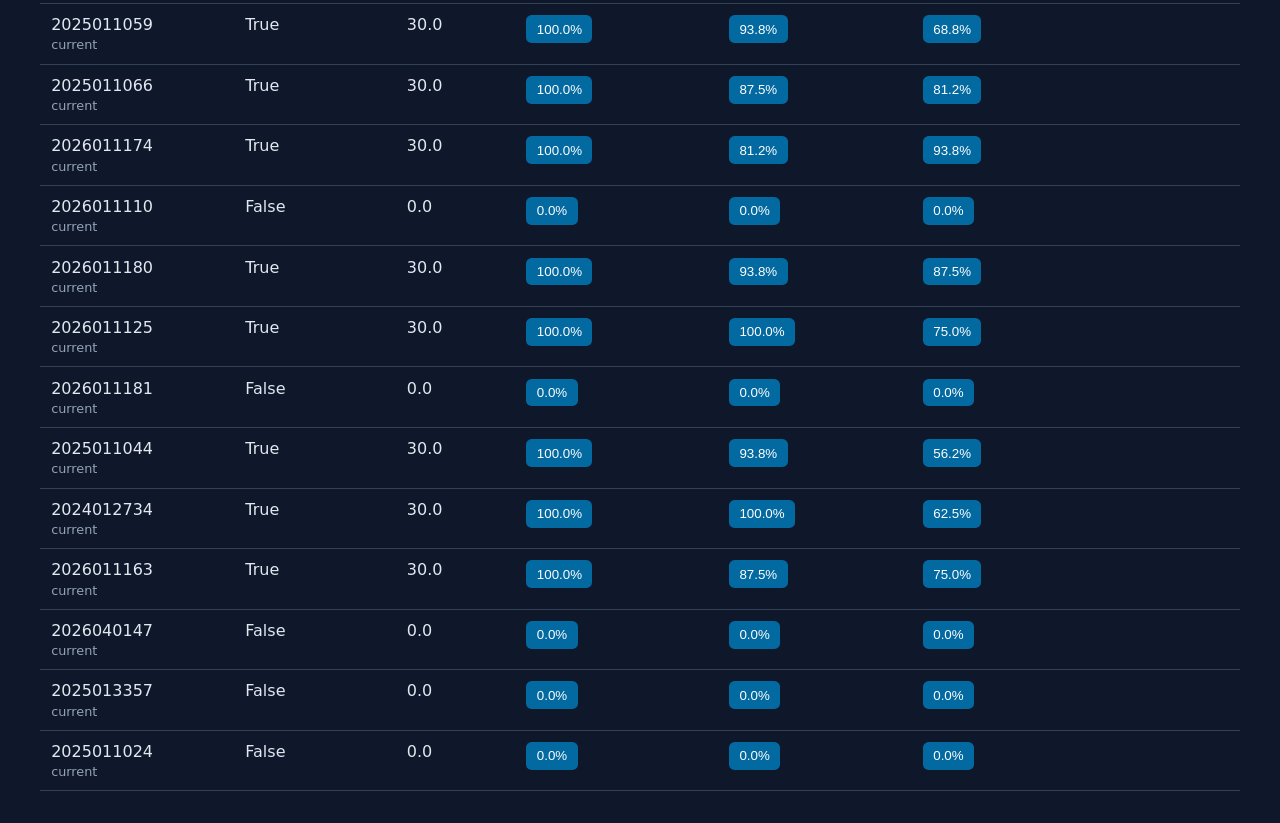
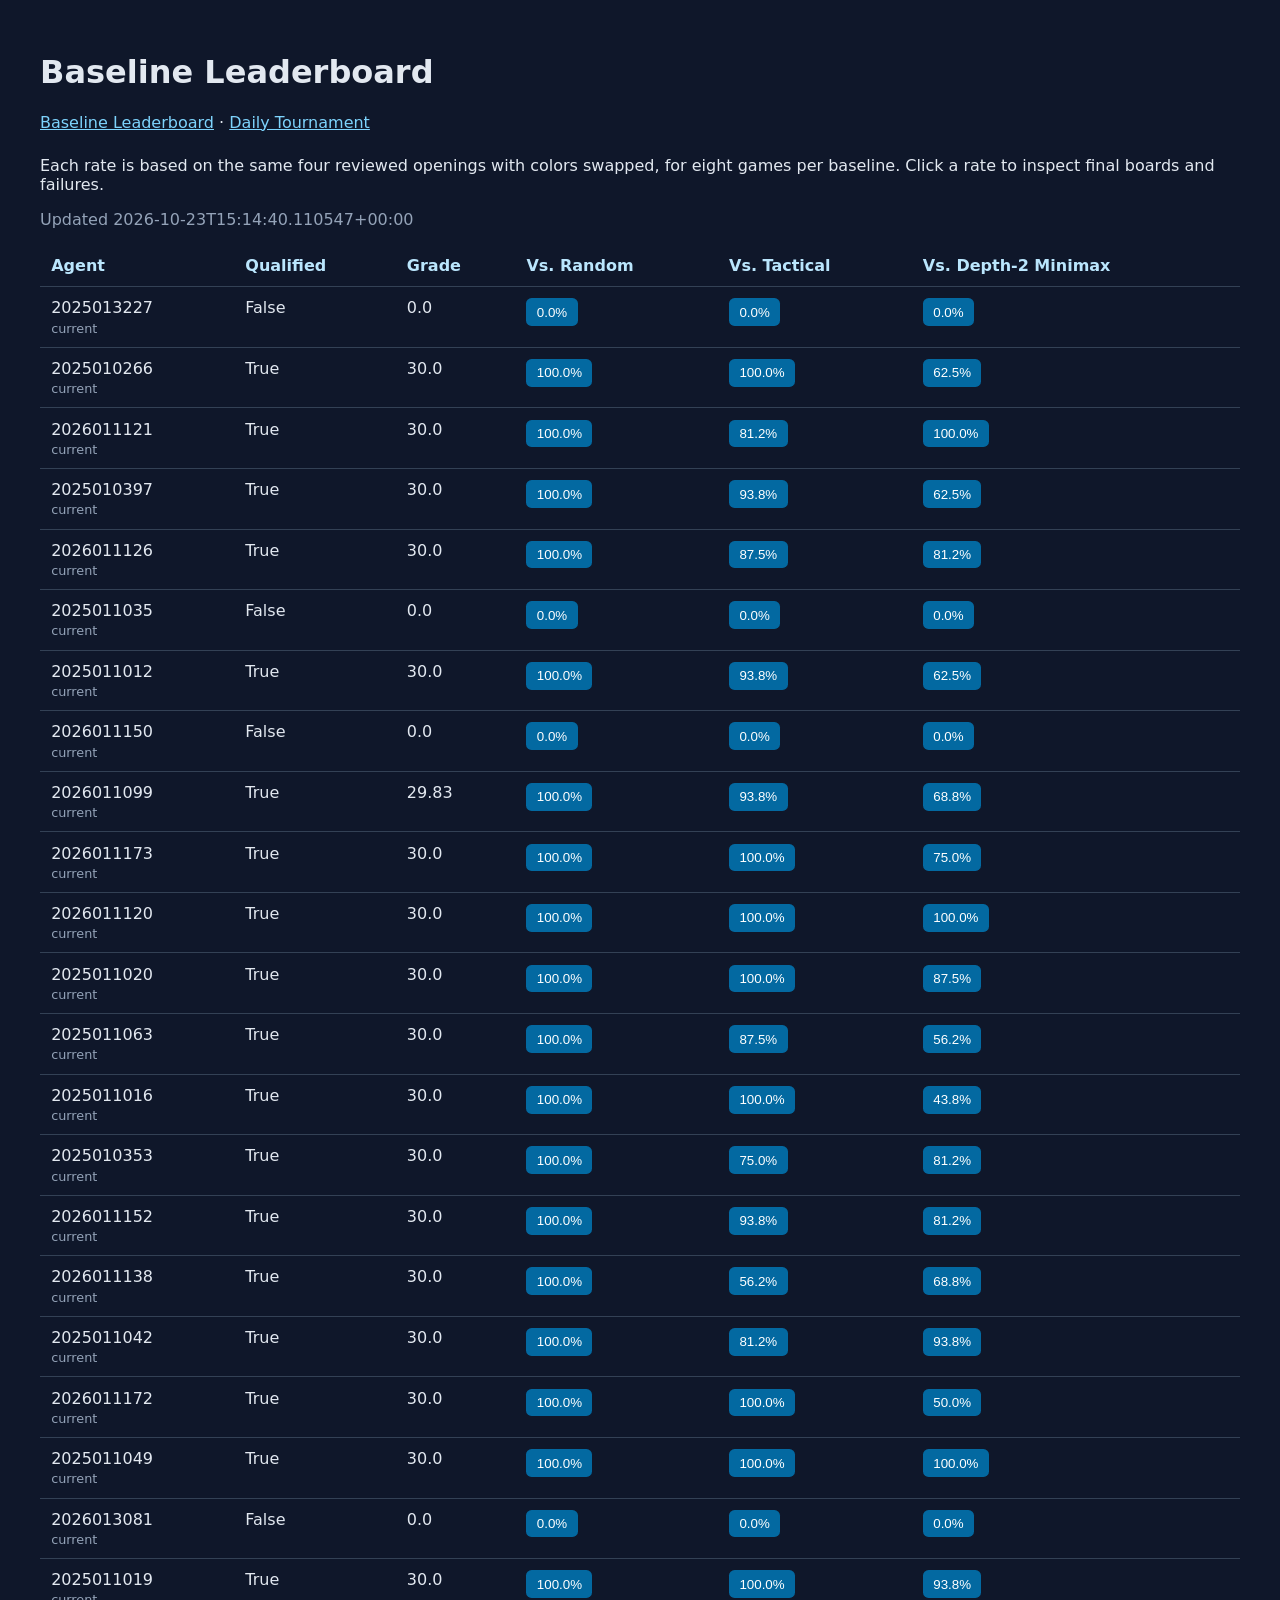
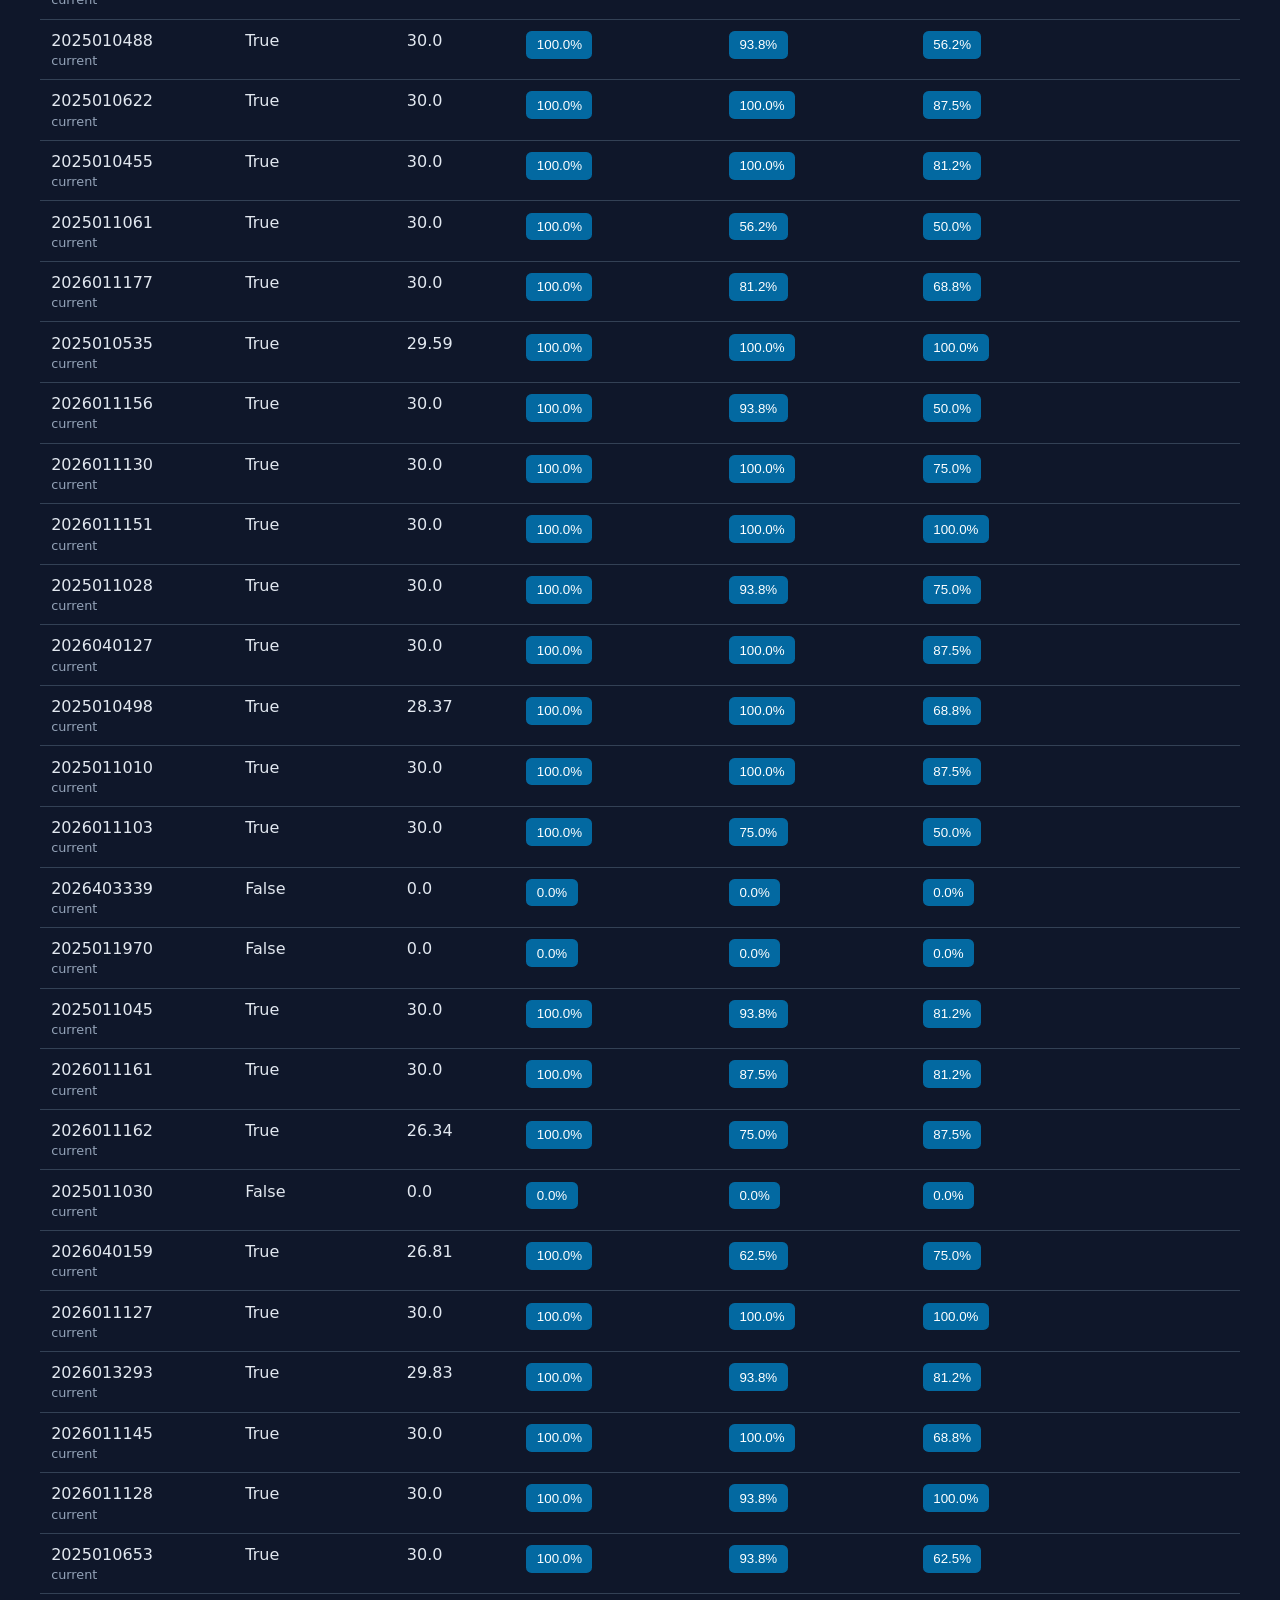
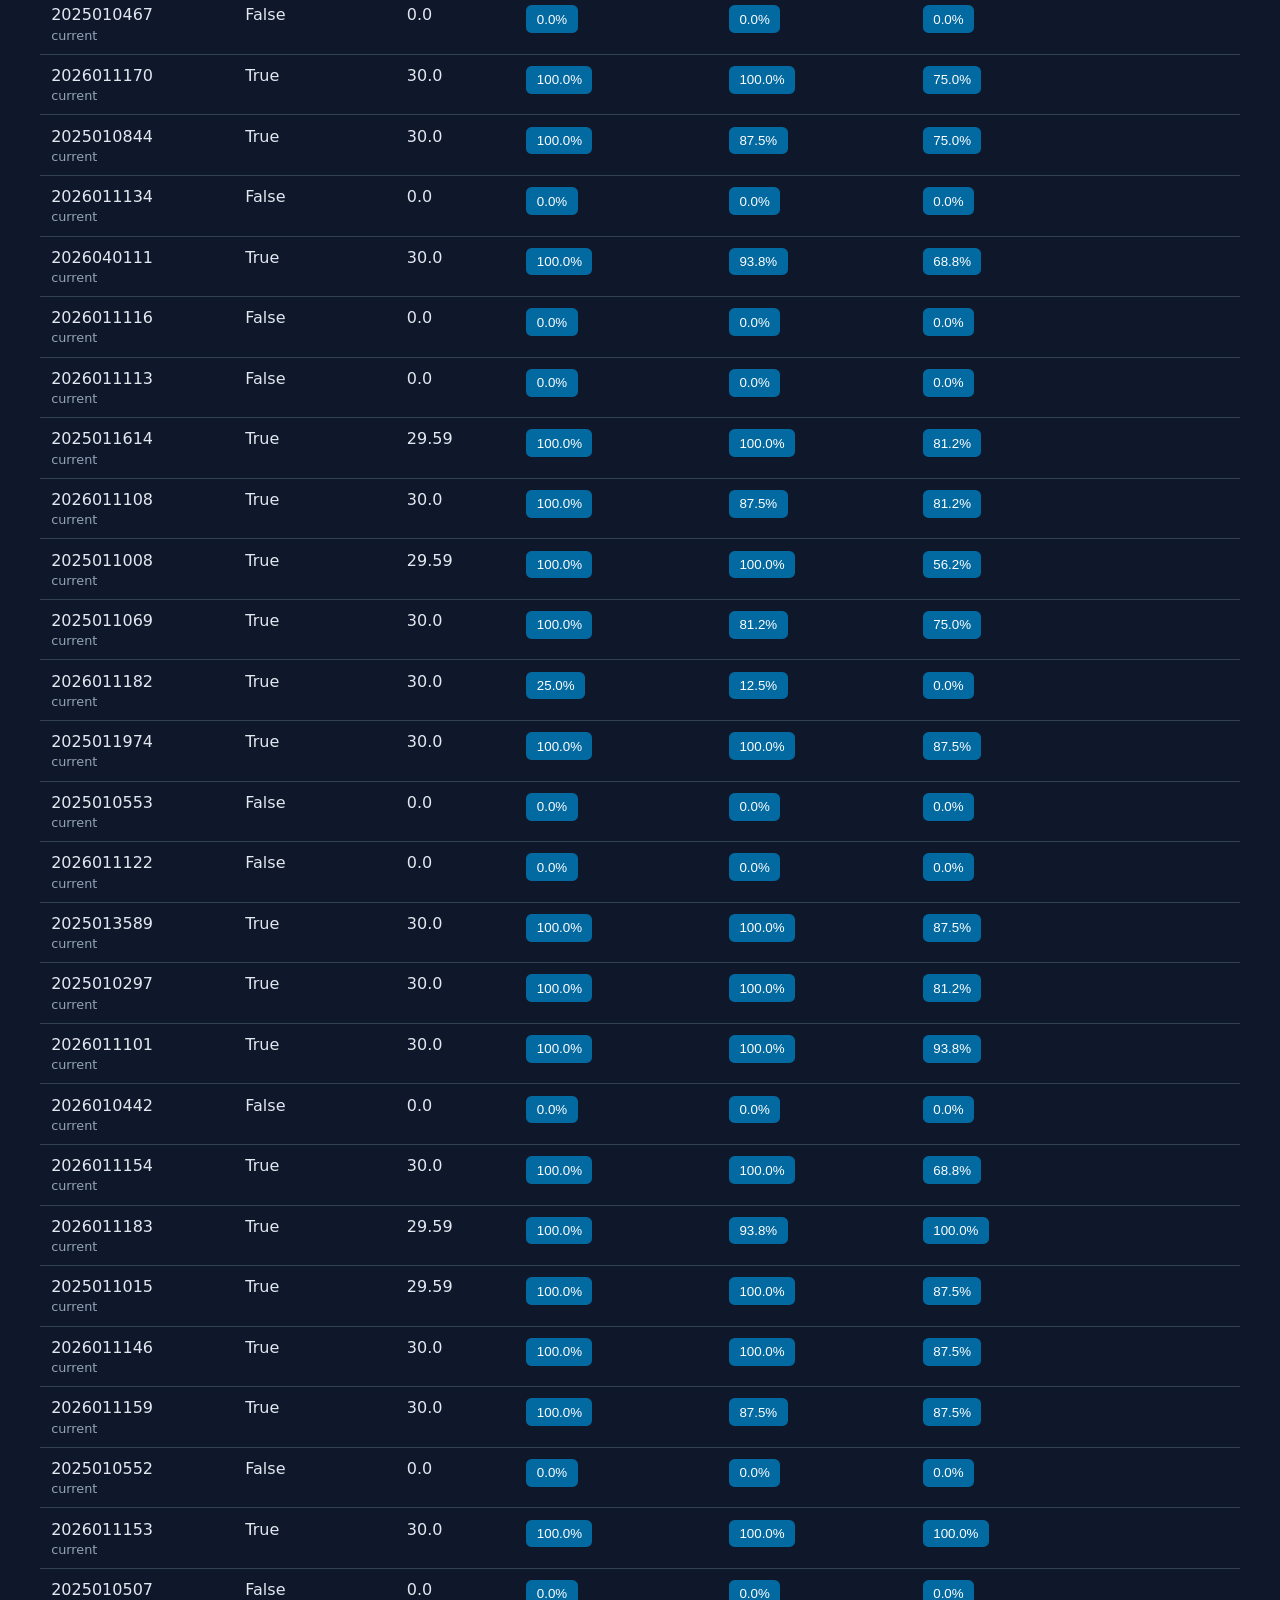
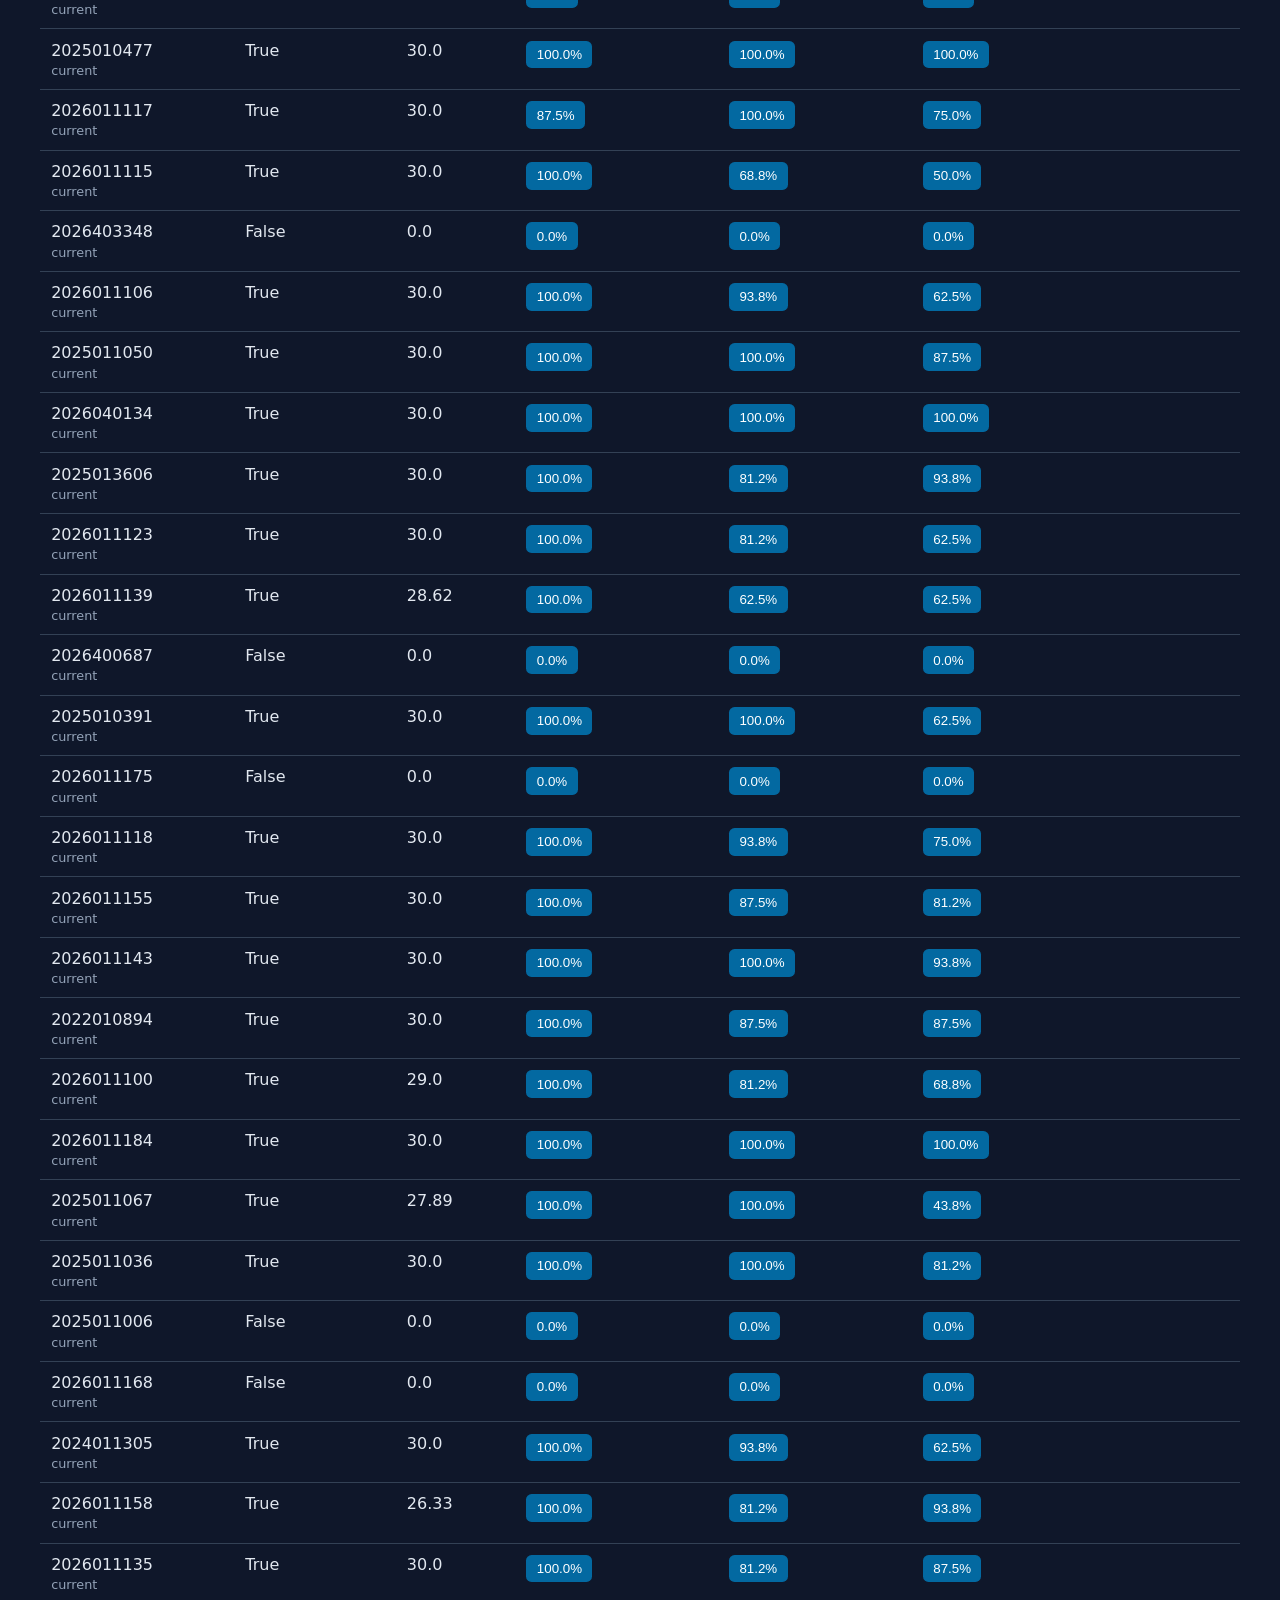
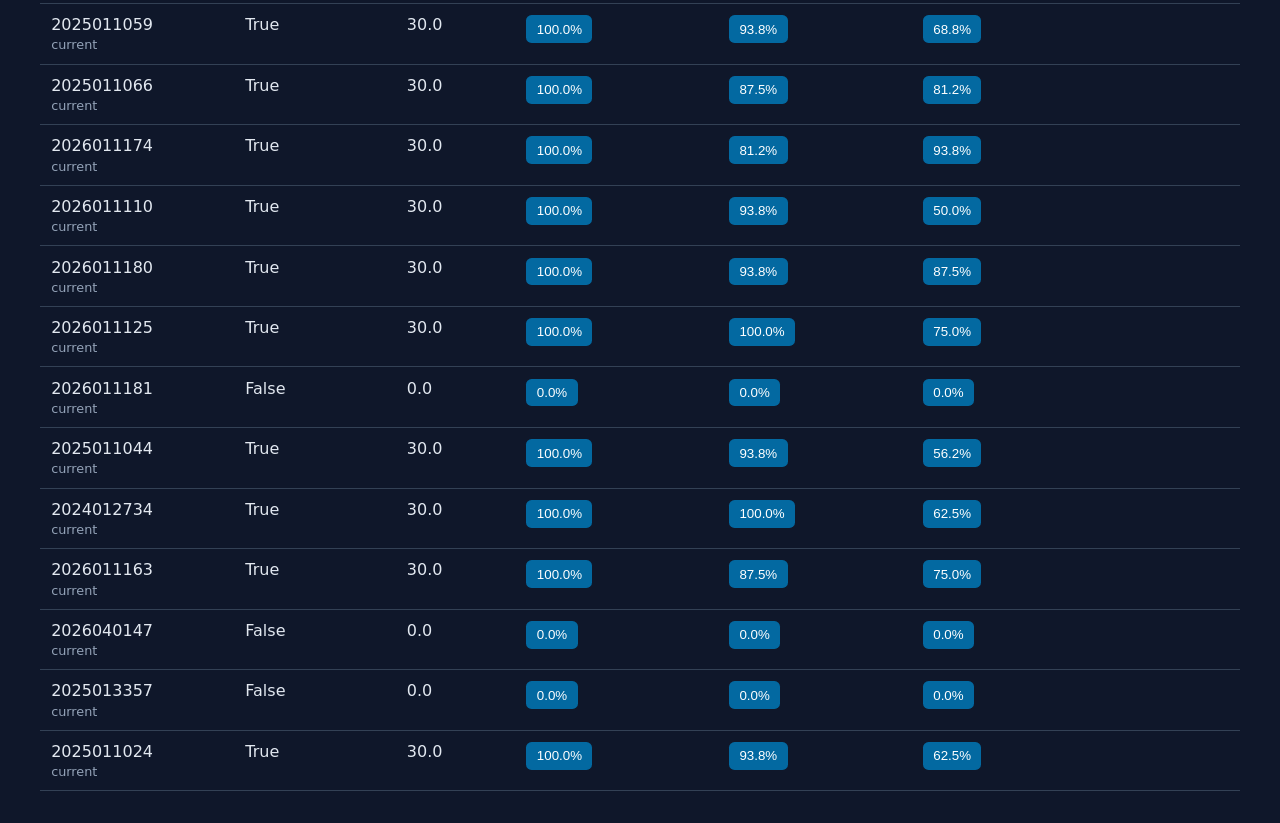
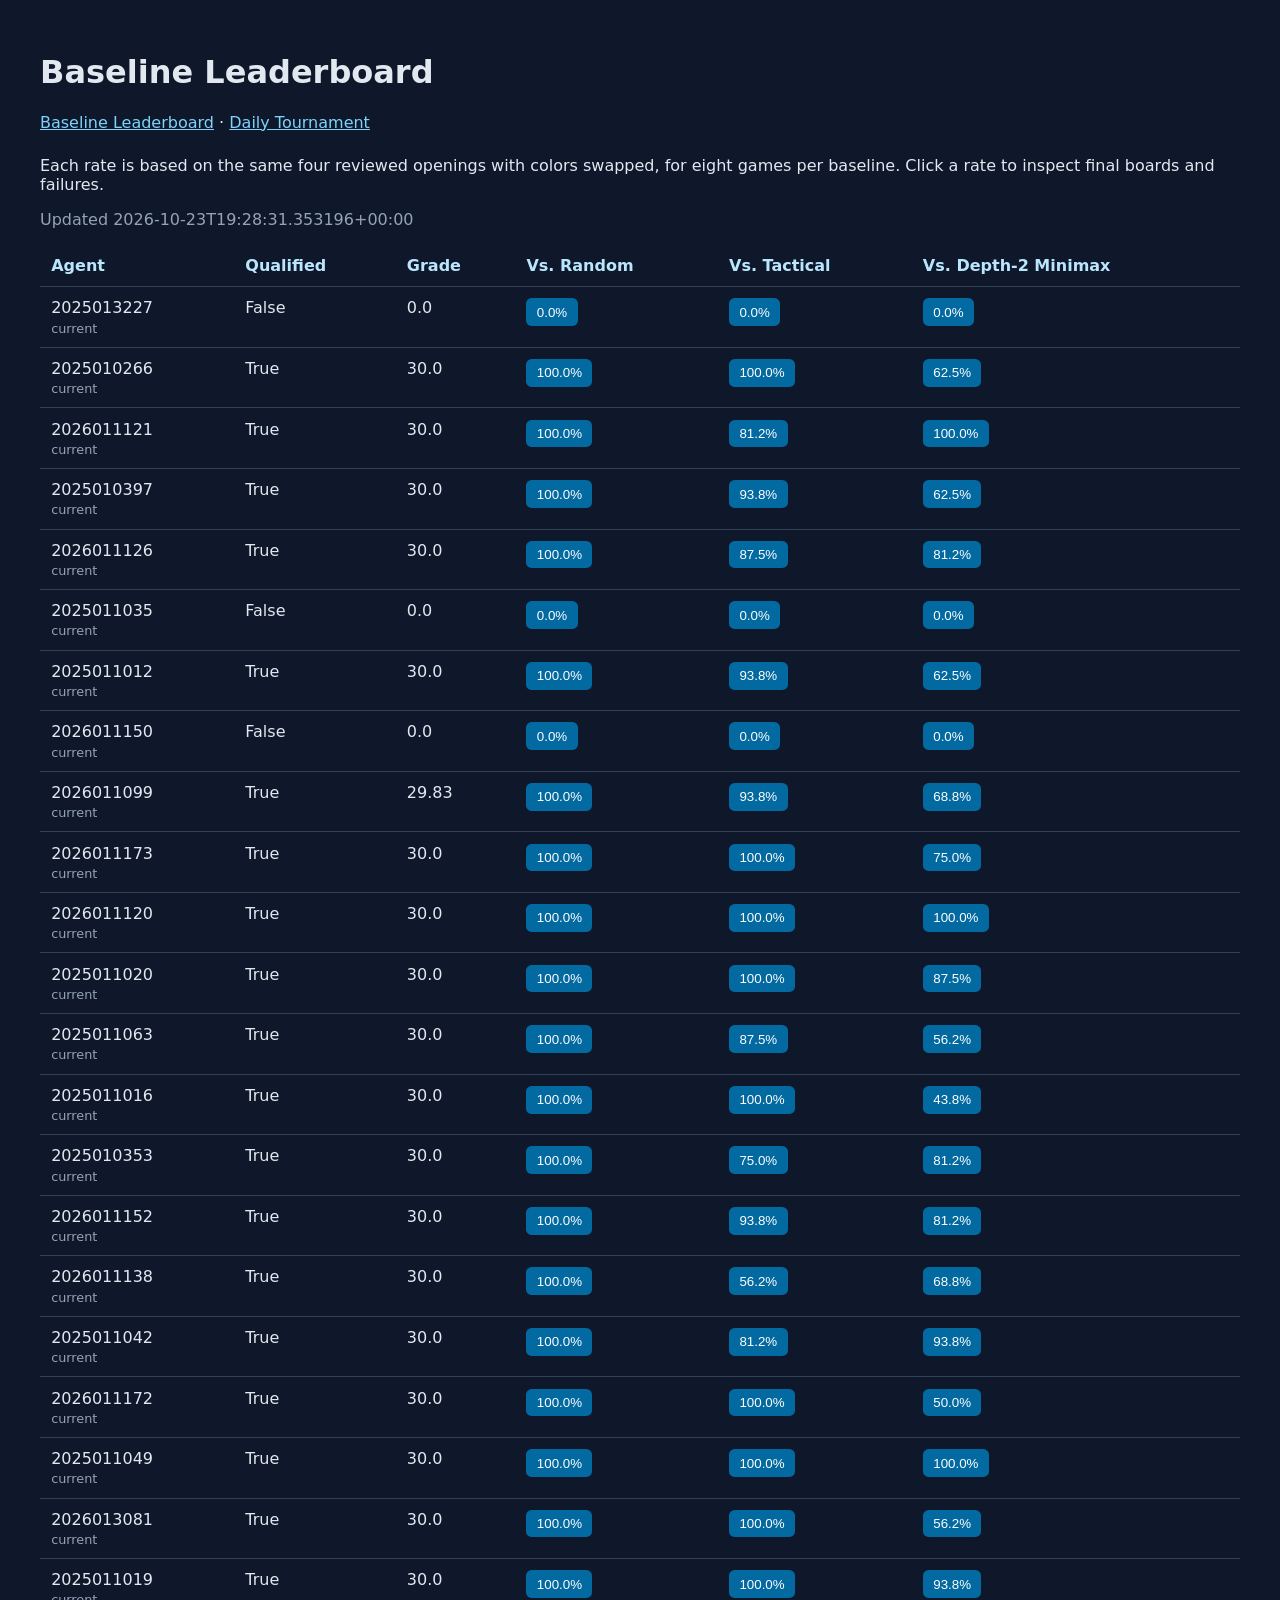
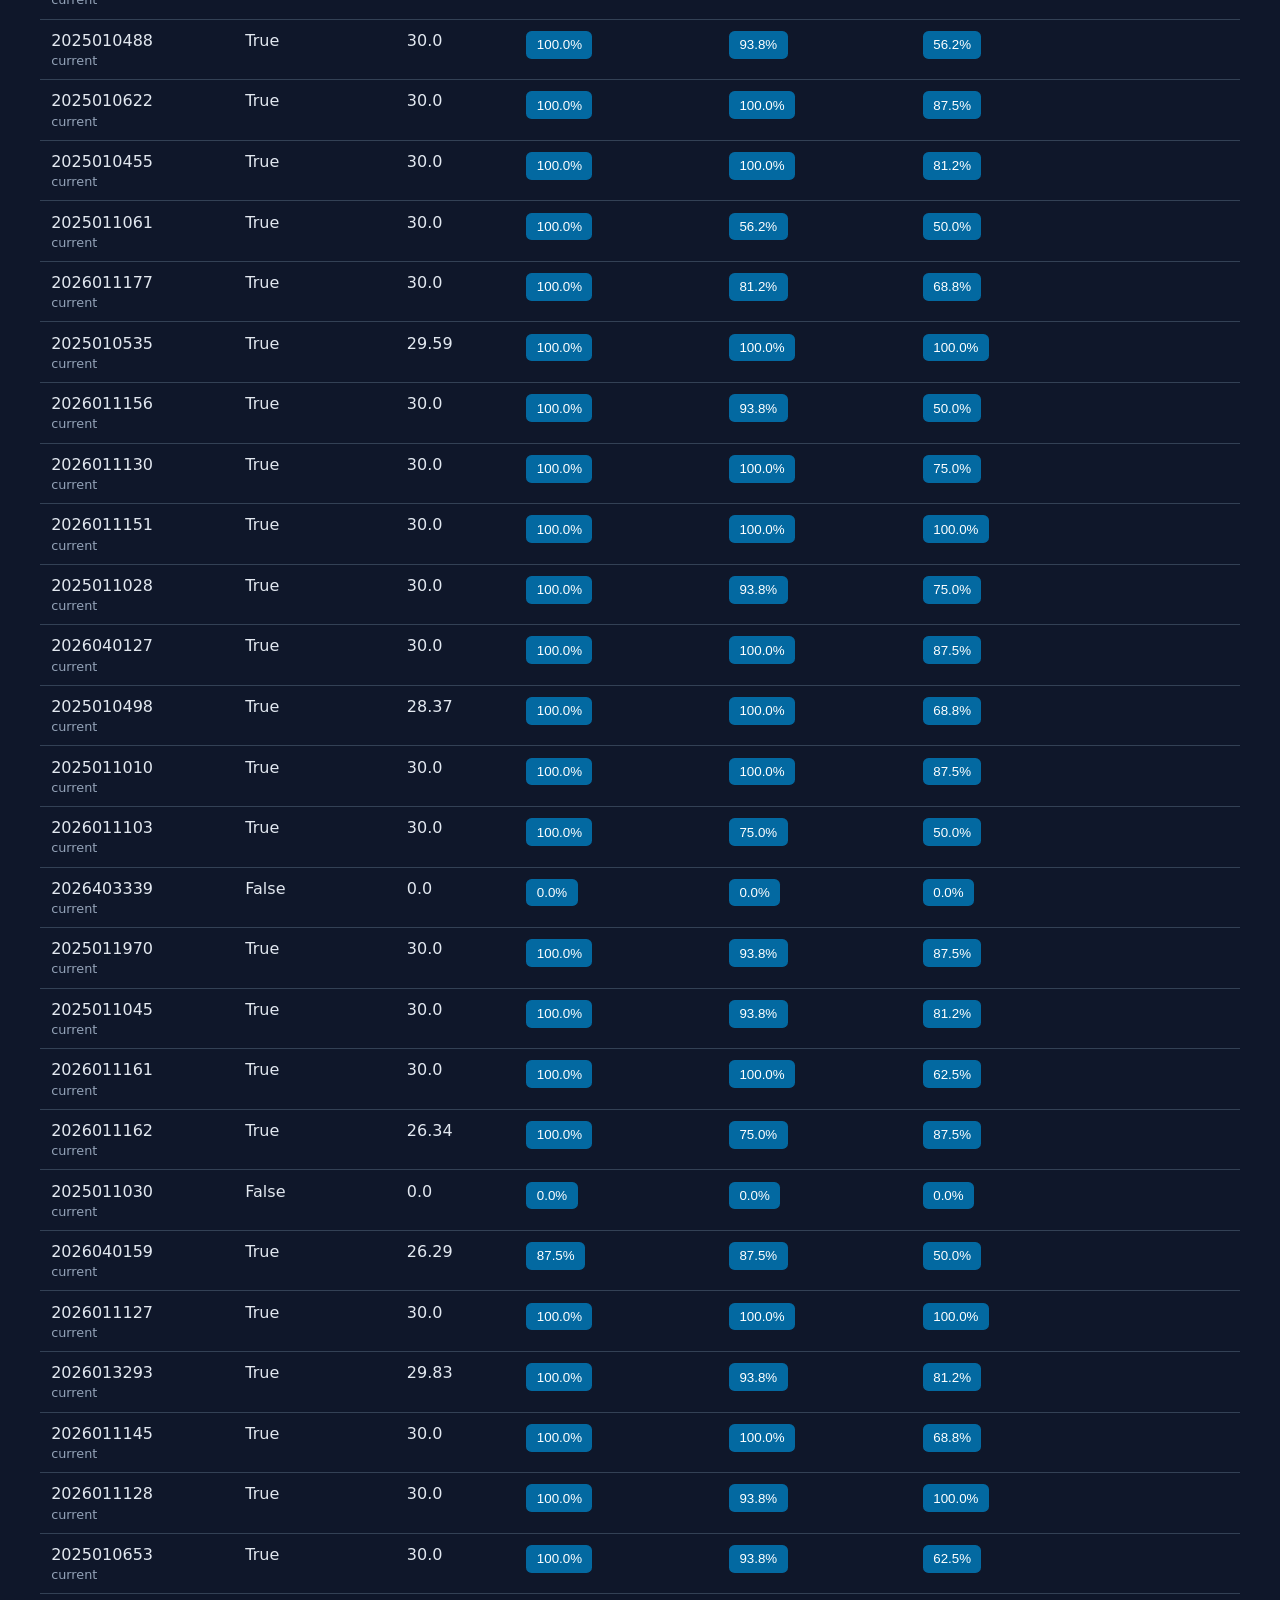
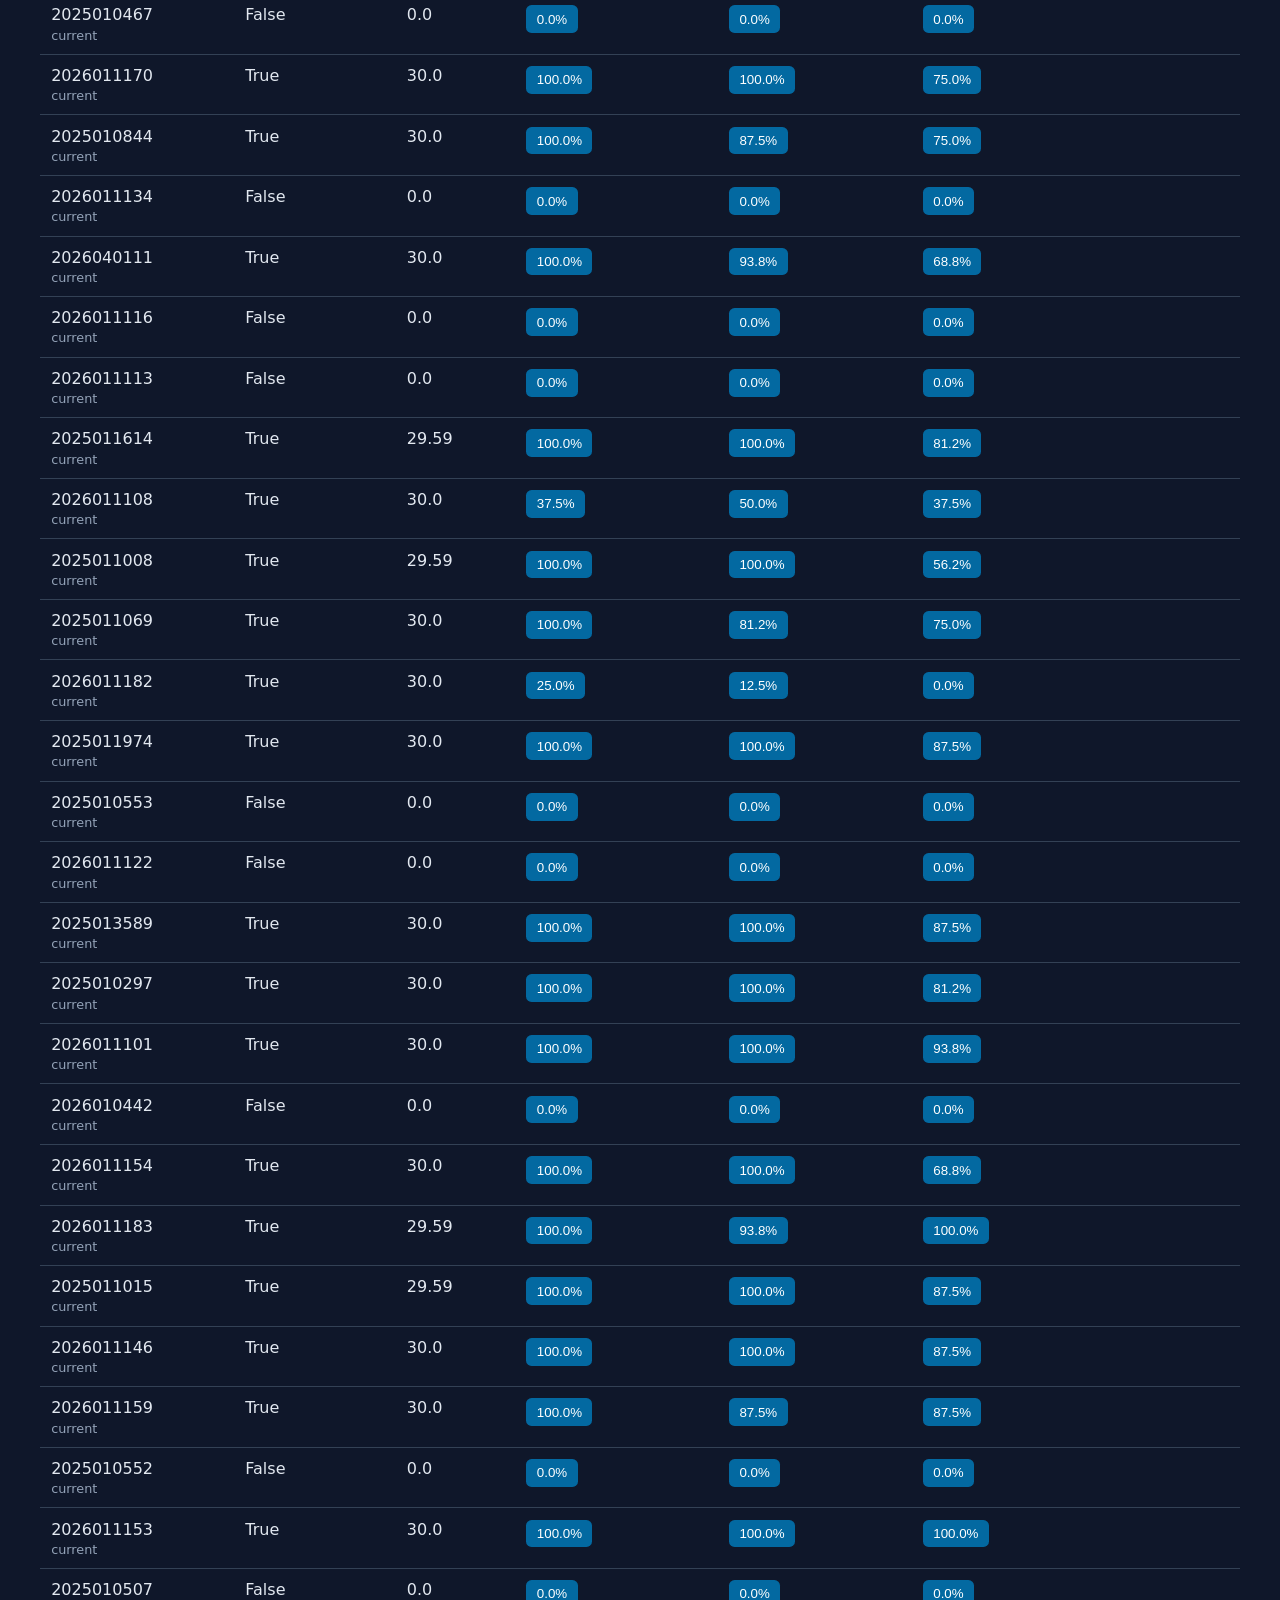
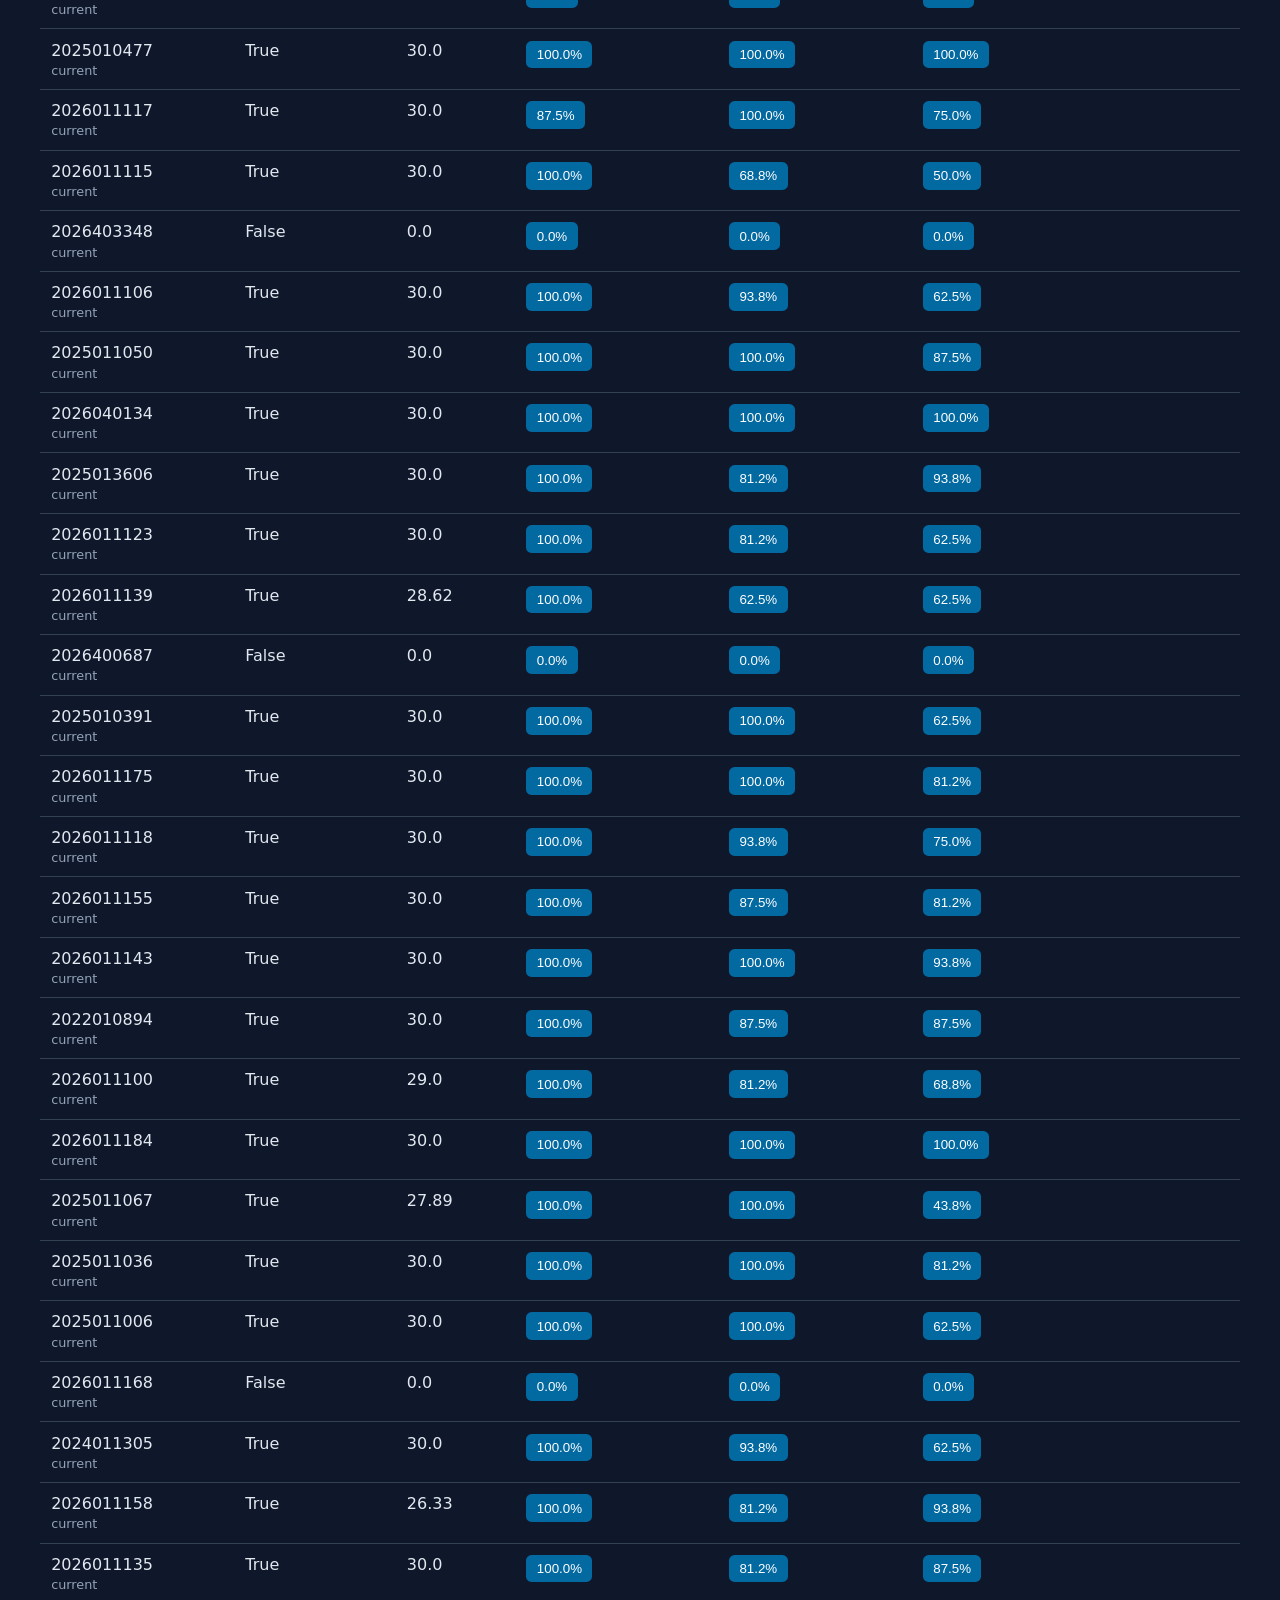
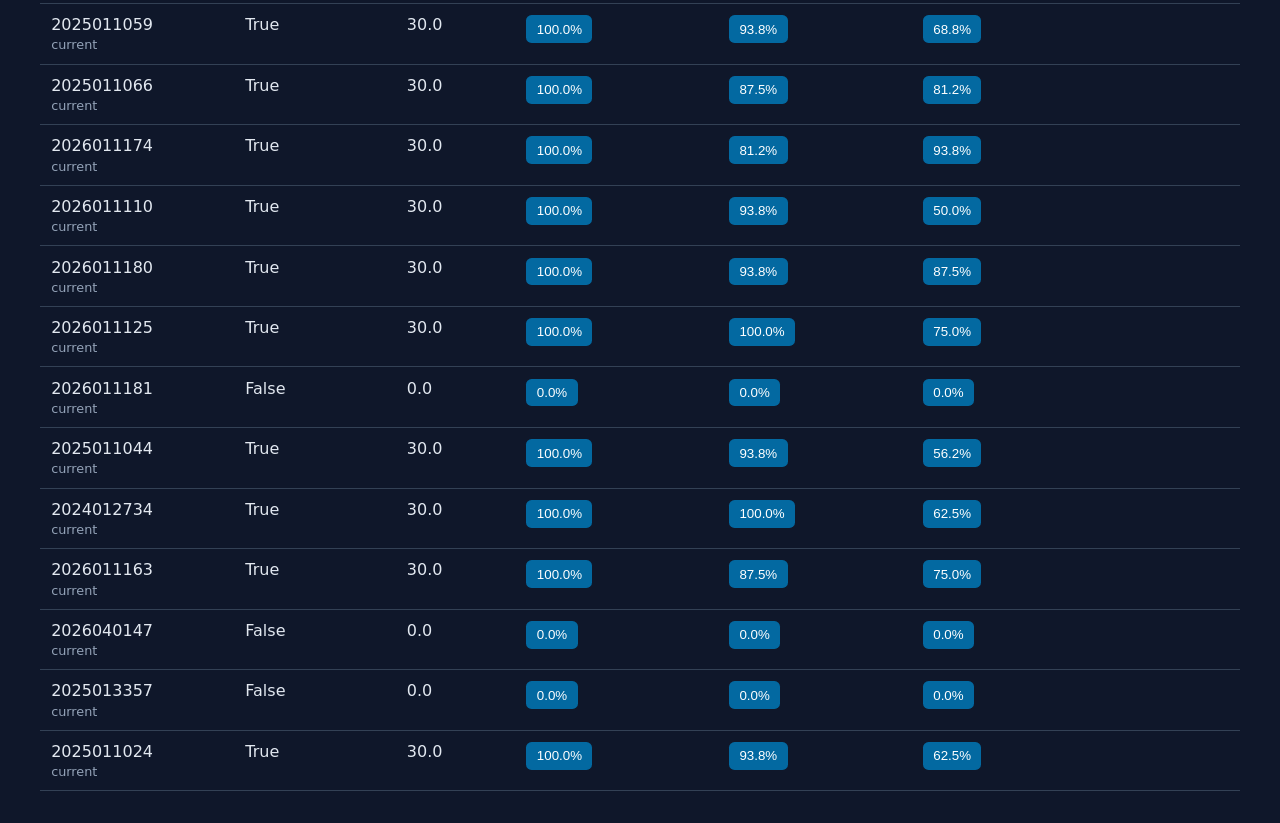
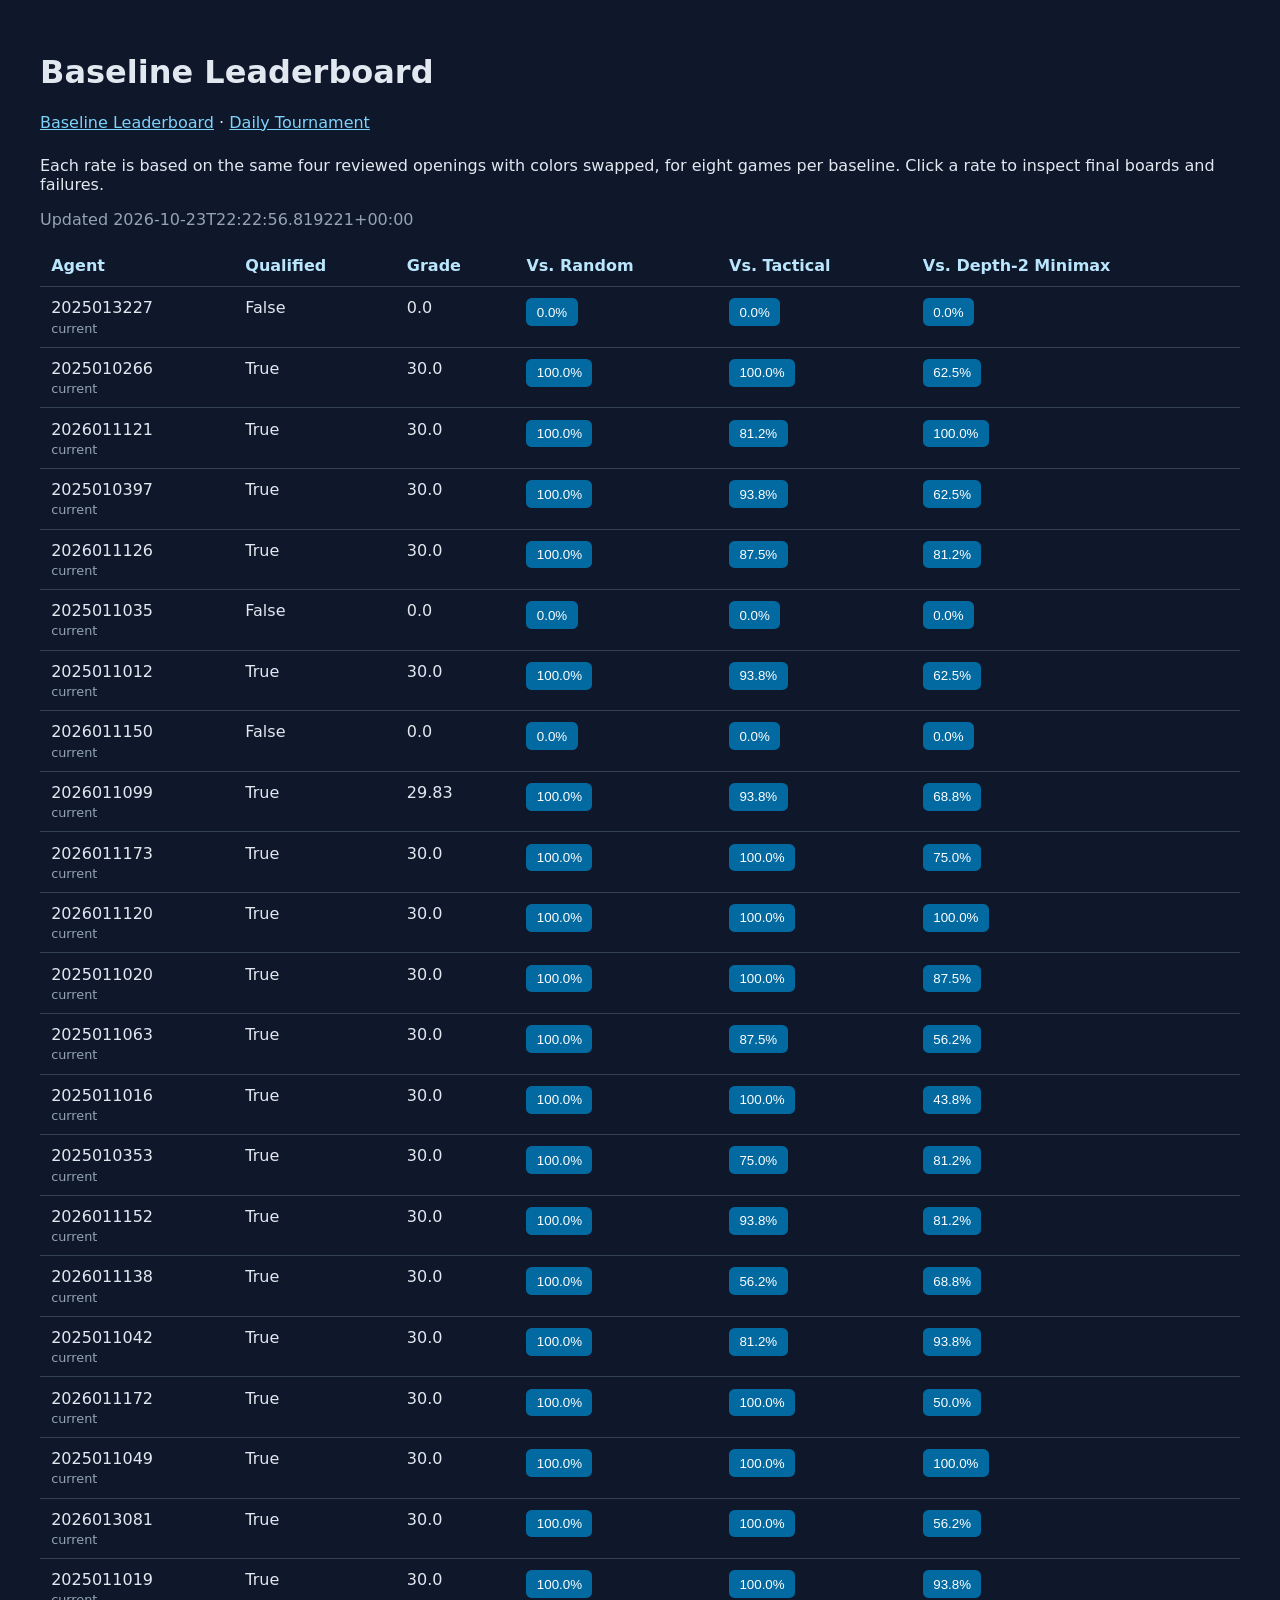
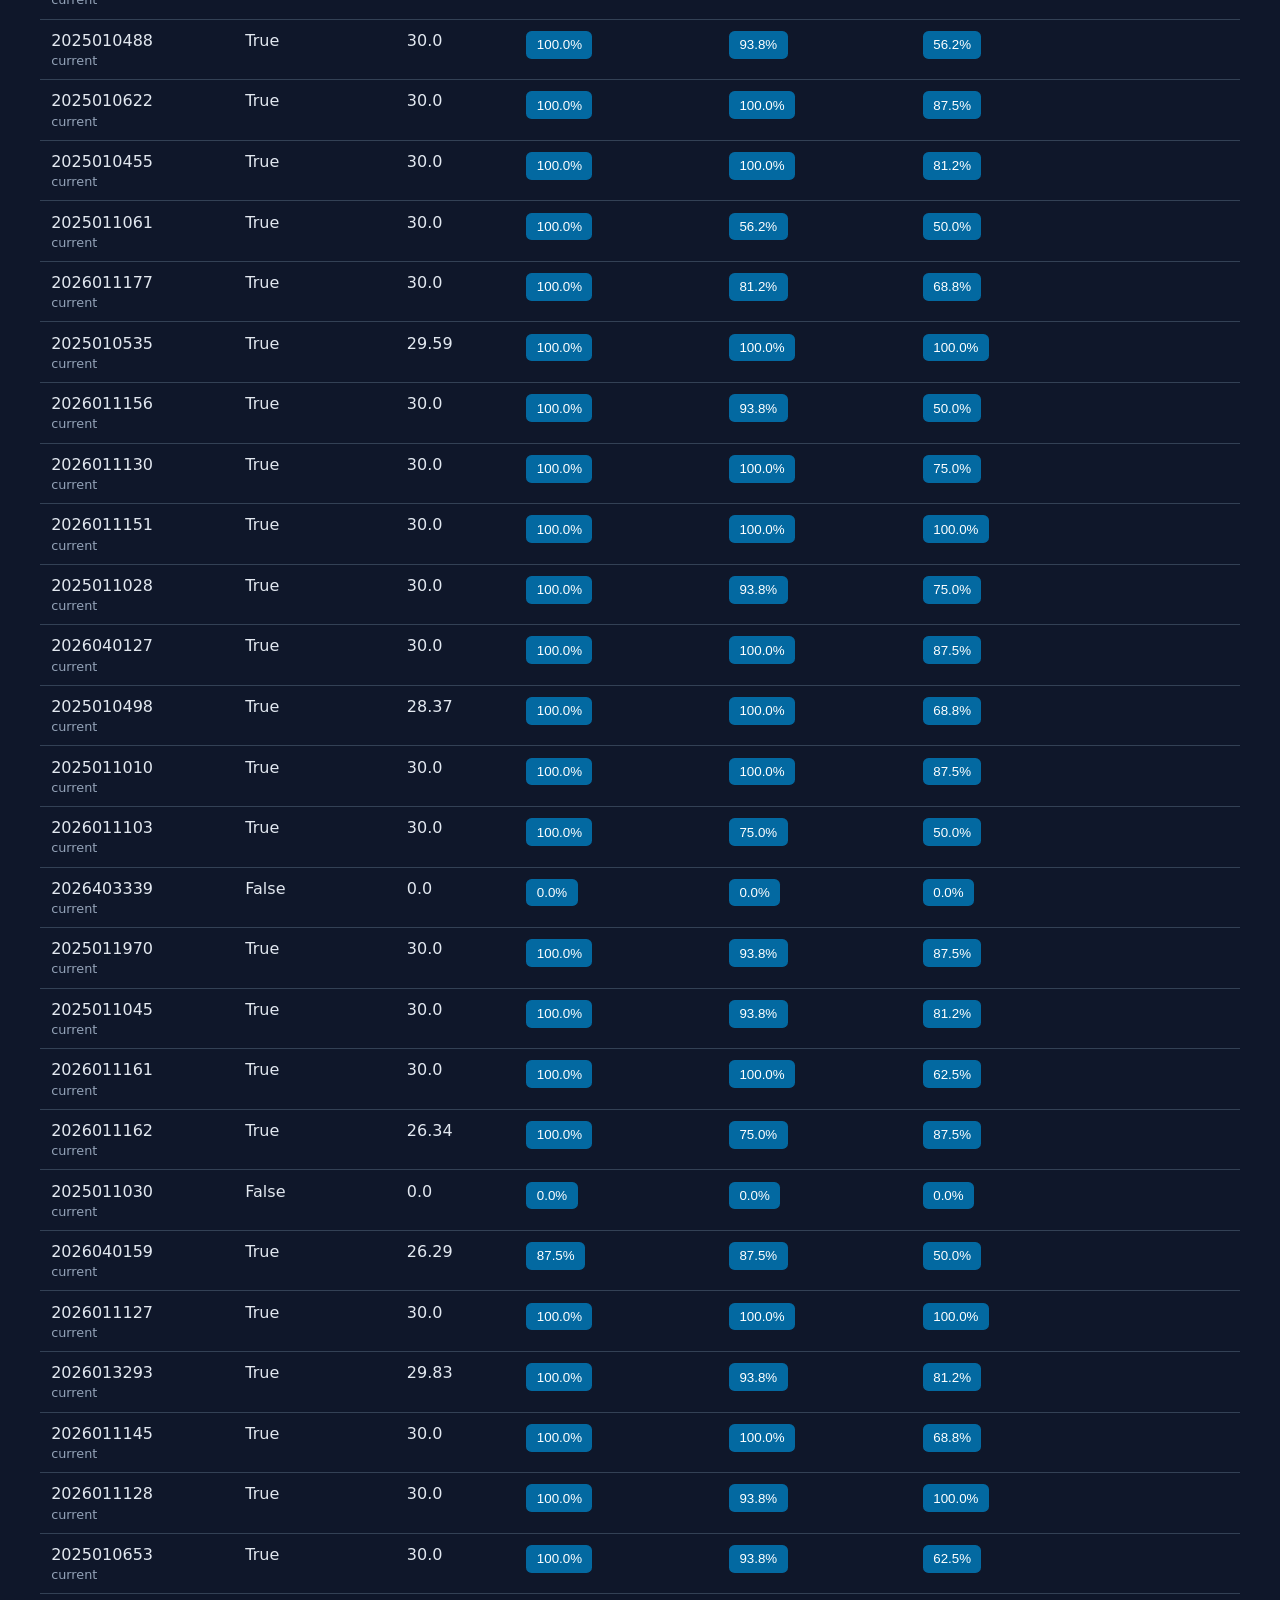
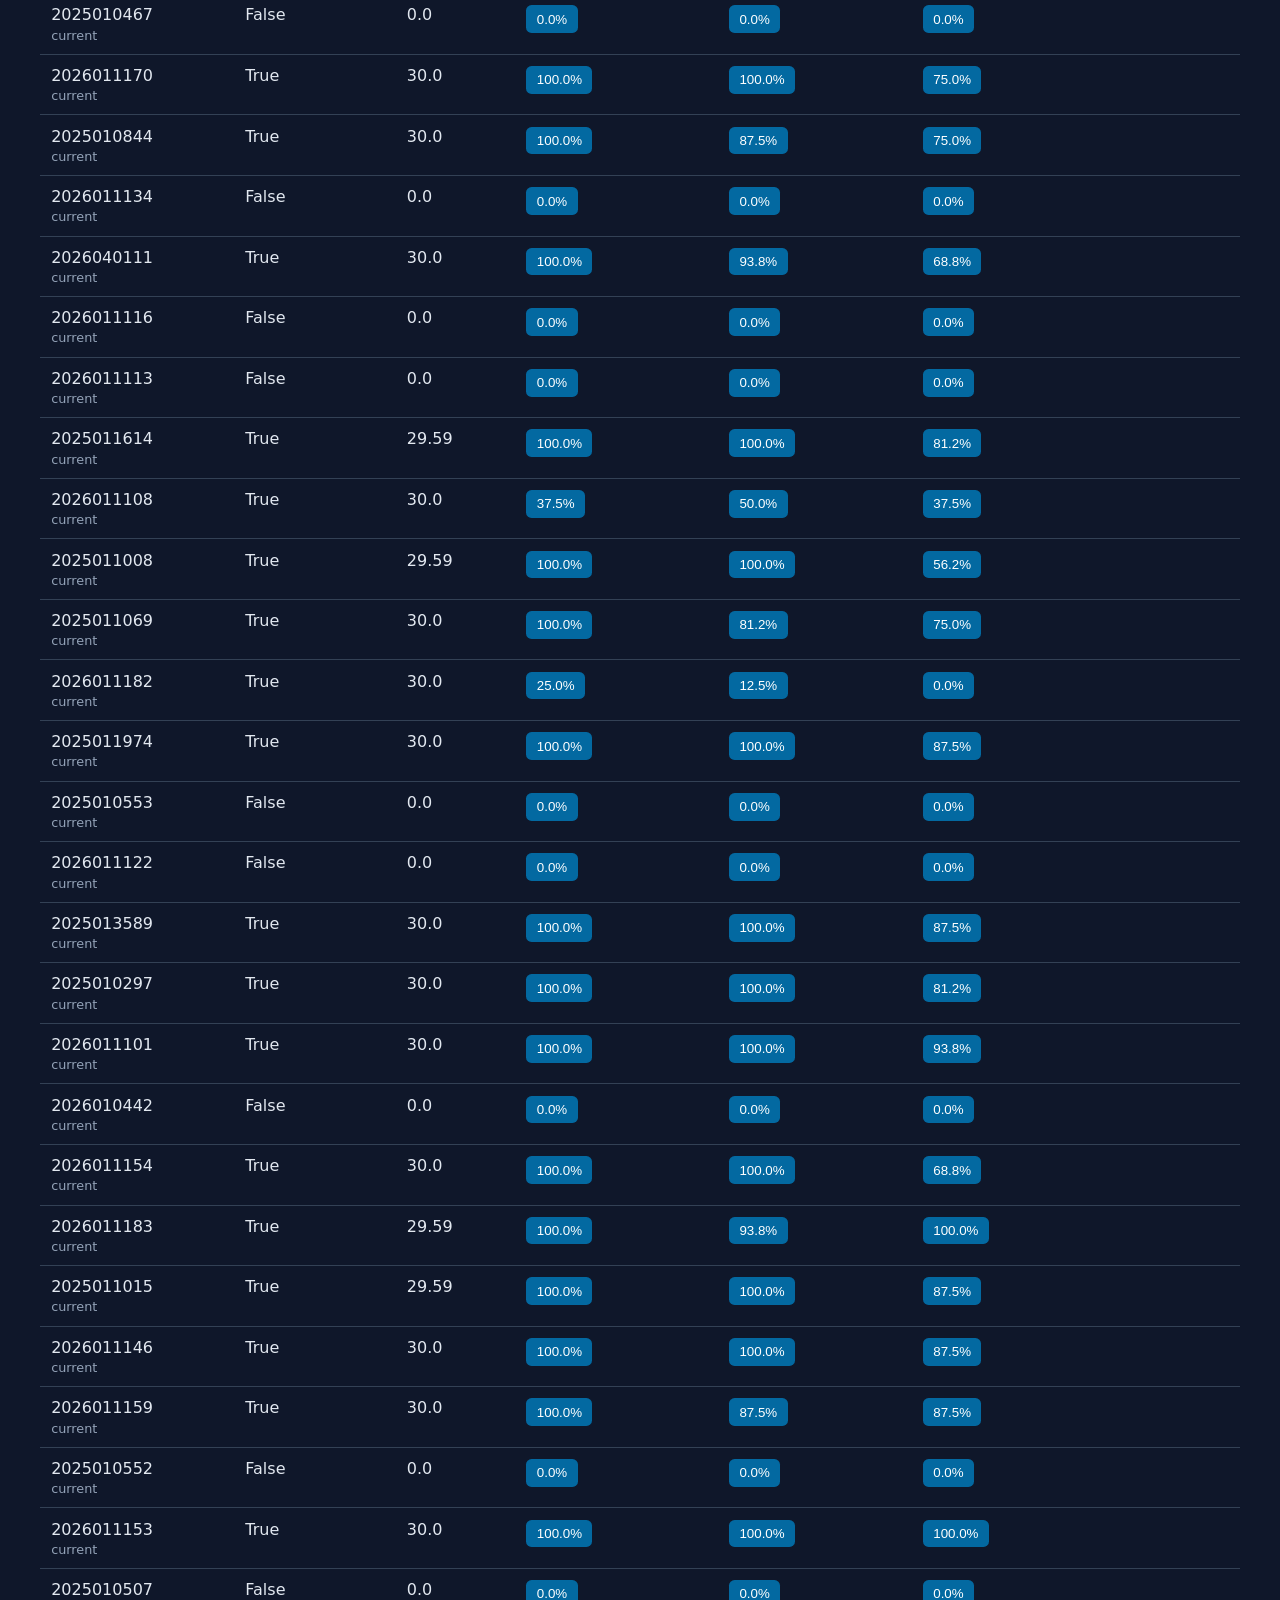
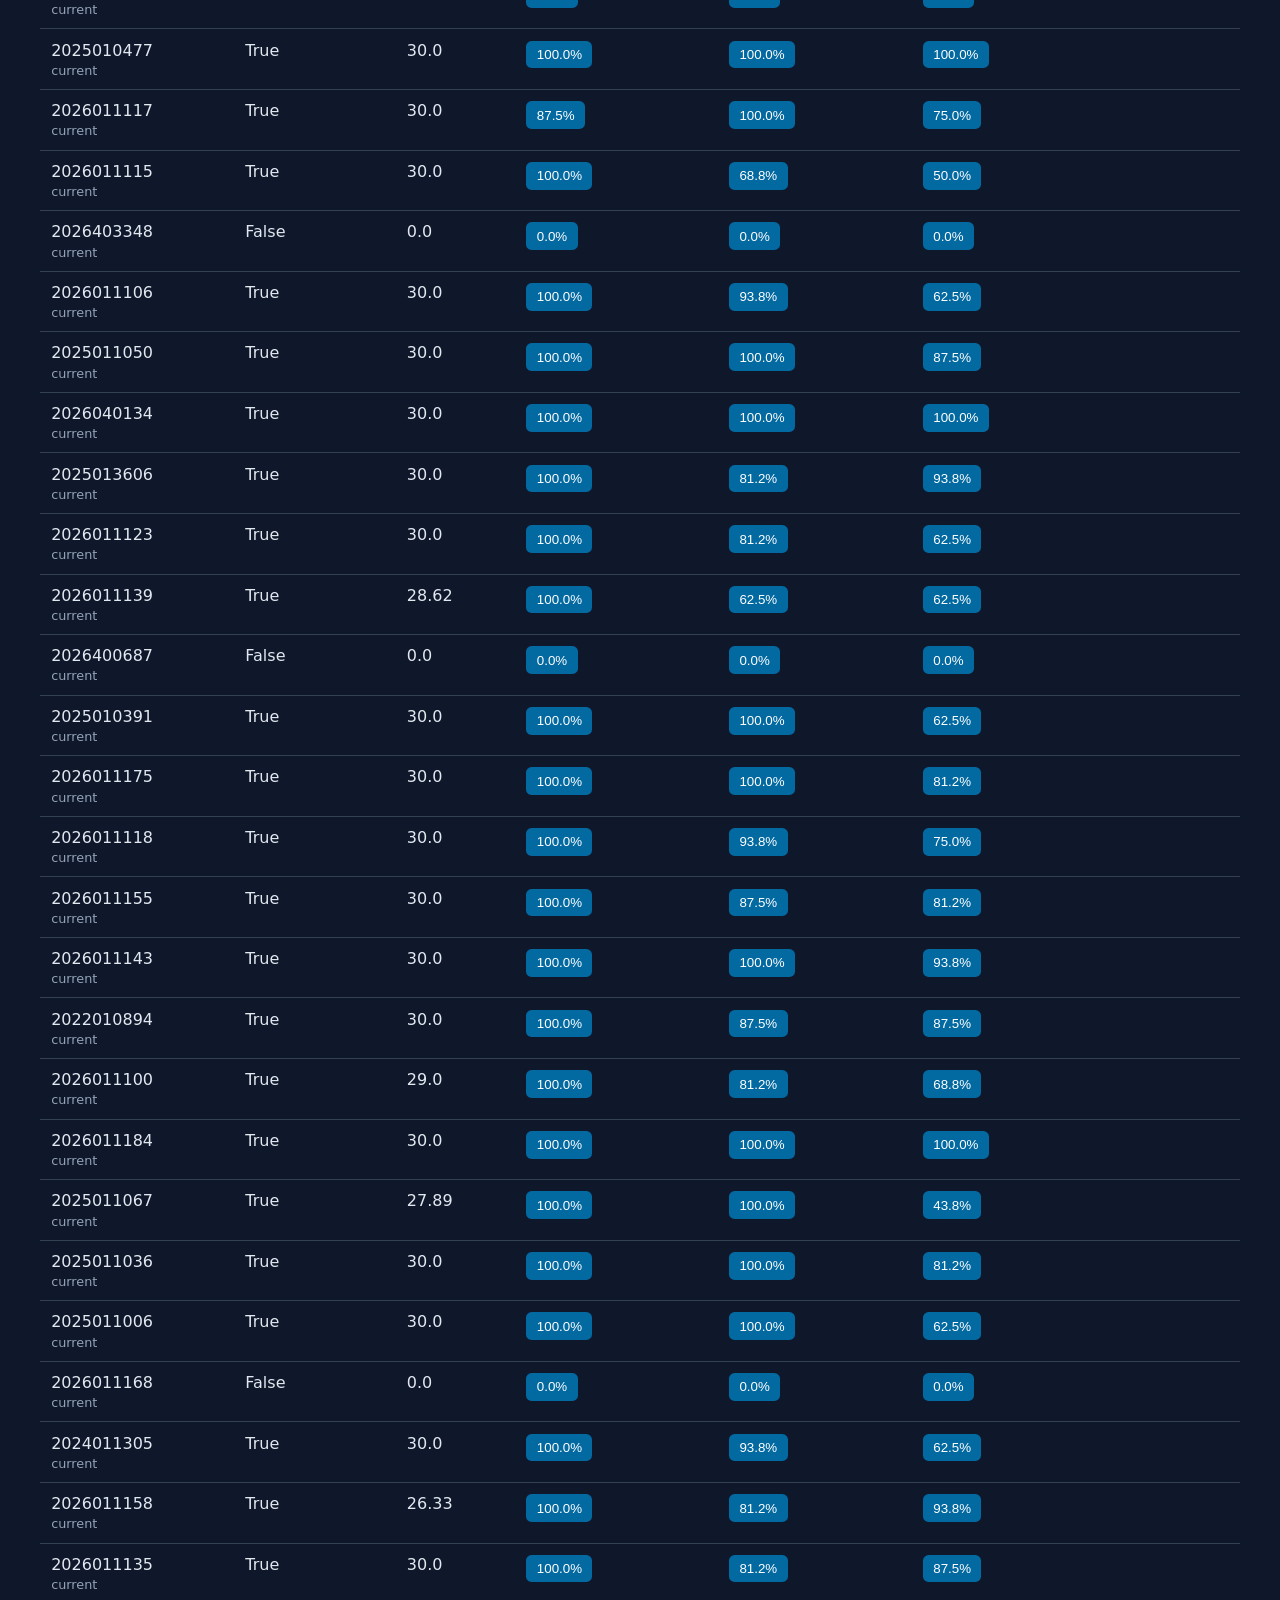
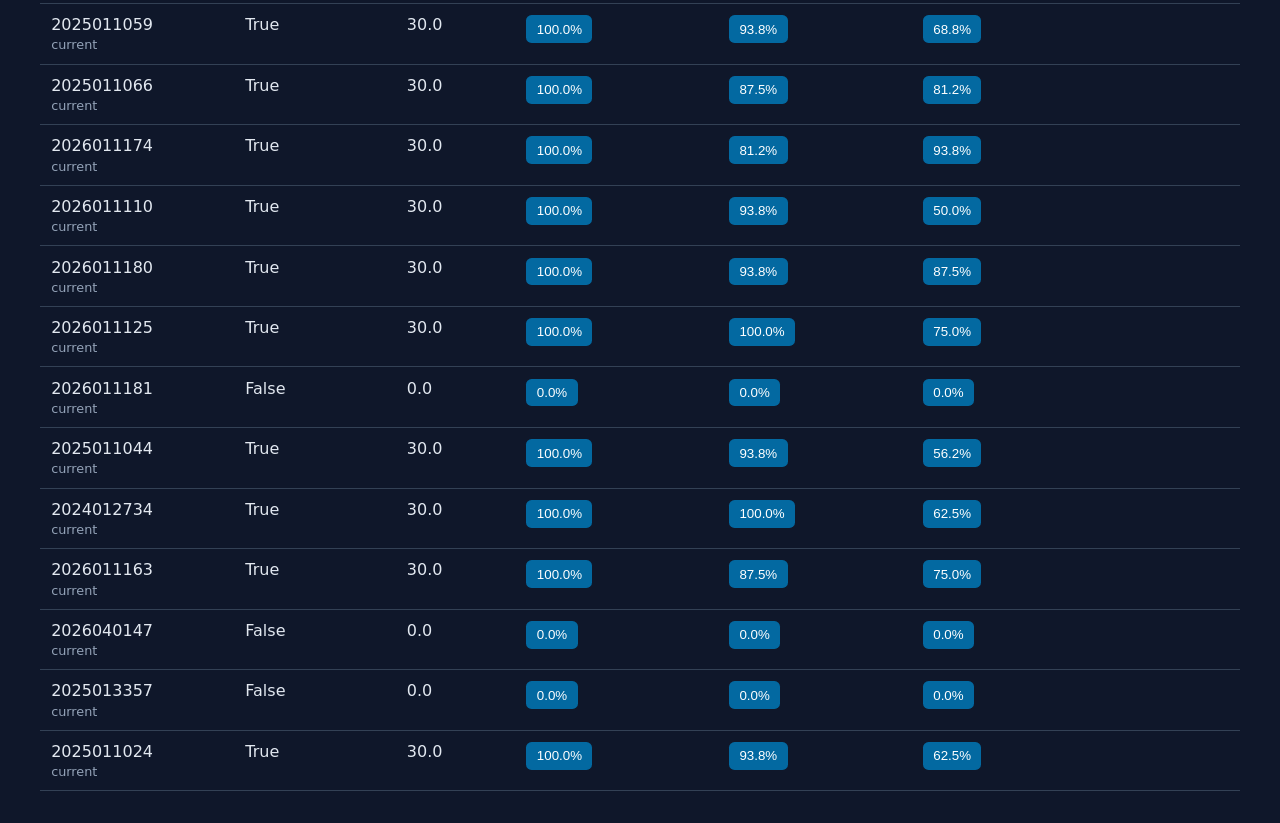
